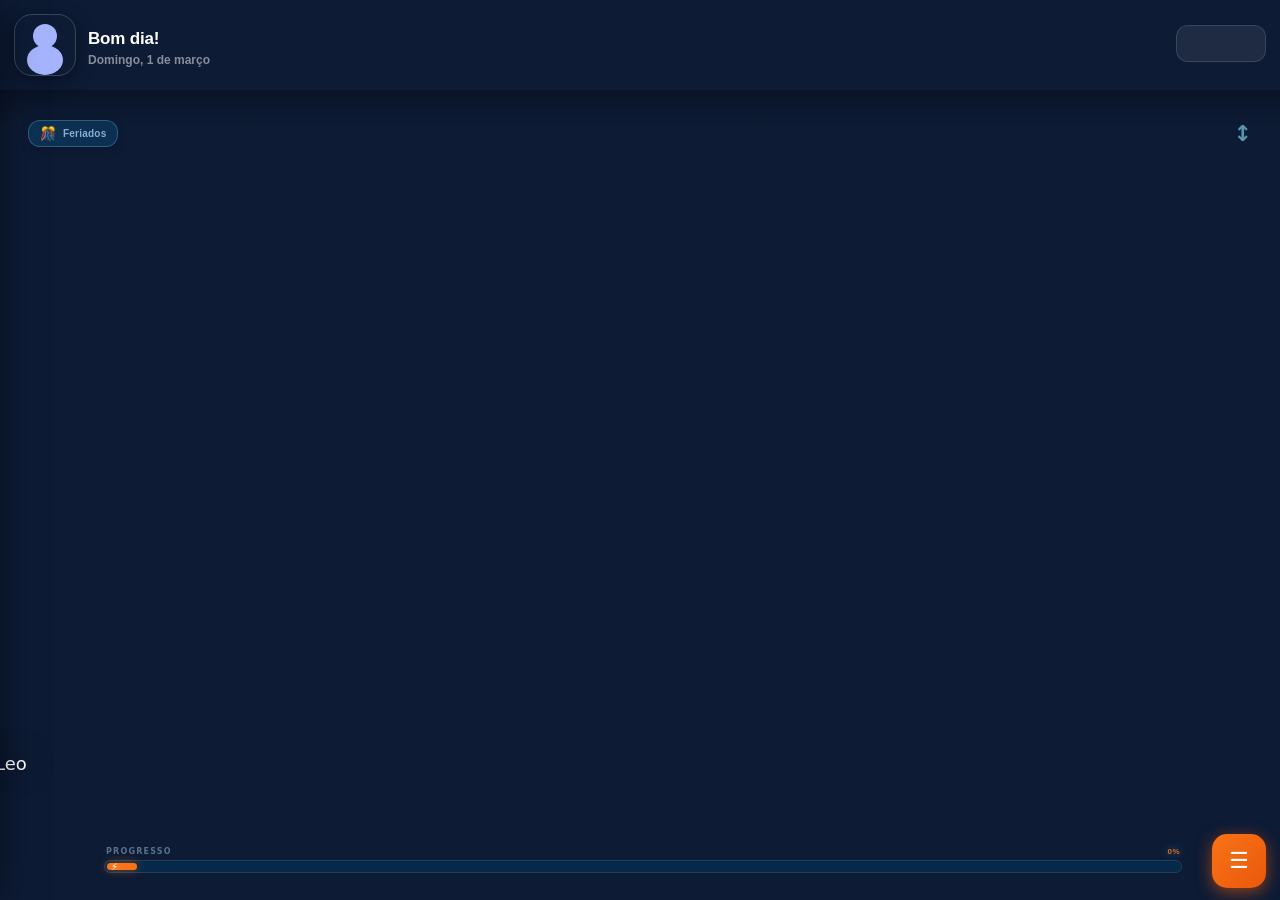
==== index.html @ 7fcbeeff "fix: restaura _modalBase e corrige botões com CSS lixo da padronização - Recria função _modalBase() " ====
<!DOCTYPE html>
<html lang="pt-BR">
<head>
  <!-- ═══ Charset e Viewport ═══ -->
  <meta charset="UTF-8">
  <meta name="viewport" content="width=device-width, initial-scale=1.0, maximum-scale=1.0, user-scalable=no, interactive-widget=resizes-visual">

  <!-- ═══ Identidade ═══ -->
  <title>Agenda Pro Max</title>
  <meta name="description" content="Gerenciador de Agenda Profissional">
  <meta name="application-name" content="Agenda Pro Max">

  <!-- ═══ PWA / Mobile ═══ -->
  <meta name="theme-color" content="#0d233a">
  <meta name="mobile-web-app-capable" content="yes">
  <meta name="apple-mobile-web-app-capable" content="yes">
  <meta name="apple-mobile-web-app-status-bar-style" content="black-translucent">
  <meta name="apple-mobile-web-app-title" content="Agenda Pro Max">
  <meta http-equiv="Permissions-Policy" content="microphone=(self)">
  <meta http-equiv="Content-Security-Policy" content="default-src 'self'; script-src 'self' 'unsafe-inline'; style-src 'self' 'unsafe-inline' https://fonts.googleapis.com; img-src 'self' data: blob: https:; font-src 'self' https://fonts.gstatic.com data:; connect-src 'self' https:; object-src 'none'; base-uri 'self'; form-action 'self'">

  <!-- ═══ Manifest e Ícones ═══ -->
  <link rel="manifest" href="./manifest.json?v=2026-03-25-9">
  <link rel="apple-touch-icon" href="./leo-192.png">
  <link rel="icon" type="image/png" sizes="192x192" href="./leo-192.png">
  <link rel="icon" type="image/png" sizes="512x512" href="./leo-512.png">

  <!-- ═══ Fontes ═══ -->
  <link rel="dns-prefetch" href="https://fonts.googleapis.com">
  <link rel="dns-prefetch" href="https://fonts.gstatic.com">
  <link rel="preconnect" href="https://fonts.googleapis.com">
  <link rel="preconnect" href="https://fonts.gstatic.com" crossorigin>
  <link rel="stylesheet" href="https://fonts.googleapis.com/css2?family=Plus+Jakarta+Sans:wght@400;500;600;700;800&family=Space+Grotesk:wght@500;600;700;800&display=swap">

  <!-- ═══ Preload de assets críticos ═══ -->
  <link rel="preload" href="./variables.css" as="style">
  <link rel="preload" href="./app.css" as="style">
  <link rel="preload" href="./leo-192.png" as="image">

  <!-- ═══ Critical CSS inline — previne FOUC antes dos CSS externos carregarem ═══ -->
  <style>
    *, *::before, *::after { margin: 0; padding: 0; box-sizing: border-box; -webkit-tap-highlight-color: transparent; }
    html, body { height: 100dvh; overflow: hidden; background: #0d233a; color: #e8f4ff; font-family: system-ui, sans-serif; }
    .app { width: 100%; height: 100dvh; background: #000; display: flex; flex-direction: column; overflow: hidden; }
    .screen { height: 100dvh; width: 100vw; background: #000; }

    /* ══ SubScreen — fundo sólido igual ao relatório ══ */
    .subScreen {
      background: linear-gradient(160deg,#0d233a,#0e2d48) !important;
    }
    .subScreenBox {
      background: linear-gradient(160deg,#0d233a,#0e2d48) !important;
    }
    .subScreenHdr {
      background: rgba(255,255,255,0.06) !important;
      border-bottom: 1px solid rgba(255,255,255,0.10) !important;
    }
    .subScreenBack {
      background: rgba(255,255,255,0.06) !important;
      border: 1px solid rgba(255,255,255,0.10) !important;
      color: #7dd3f0 !important;
      border-radius: 10px !important;
    }
    .subScreenTitle {
      color: #e8f4ff !important;
      font-family: 'Space Grotesk', sans-serif !important;
      font-weight: 900 !important;
    }
    .subScreenBody {
      background: transparent !important;
    }

    /* ══ StatCards — paleta relatório semanal ══ */
    .statGrid {
      display: grid !important;
      grid-template-columns: 1fr 1fr !important;
      gap: 10px !important;
      margin-bottom: 4px !important;
    }
    .statCard {
      background: rgba(255,255,255,0.06) !important;
      border: 1px solid rgba(255,255,255,0.10) !important;
      border-radius: 14px !important;
      padding: 18px 14px 14px !important;
      display: flex !important;
      flex-direction: column !important;
      align-items: center !important;
      justify-content: center !important;
      text-align: center !important;
      gap: 6px !important;
    }
    .statValue {
      font-family: 'Space Grotesk', sans-serif !important;
      font-size: 36px !important;
      font-weight: 900 !important;
      color: #e8f4ff !important;
      line-height: 1 !important;
    }
    .statLabel {
      font-family: 'Space Grotesk', sans-serif !important;
      font-size: 10px !important;
      font-weight: 800 !important;
      color: rgba(180,220,255,0.60) !important;
      text-transform: uppercase !important;
      letter-spacing: .6px !important;
    }
  </style>

  <!-- ═══ Estilos externos (design tokens + app) ═══ -->
  <link rel="stylesheet" href="./variables.css">
  <link rel="stylesheet" href="./app.css">

</head>
<body>
<div class="screen">
  <div class="orb o1"></div><div class="orb o2"></div><div class="orb o3"></div>

  <div class="app">

    <!-- ══ HEADER ══ -->
    <div class="hdr">
      <label class="profileWrap" id="profileWrap" title="Trocar foto" style="cursor:pointer">
        <img id="profileImg" src="data:image/svg+xml,%3Csvg xmlns='http://www.w3.org/2000/svg' viewBox='0 0 100 100'%3E%3Ccircle cx='50' cy='35' r='20' fill='%23a5b4fc'/%3E%3Cellipse cx='50' cy='75' rx='30' ry='25' fill='%23a5b4fc'/%3E%3C/svg%3E" alt="Perfil">
        <input type="file" id="fileProfileHdr" accept="image/*" style="width:0;height:0;opacity:0;position:absolute;">
      </label>
      <div class="hdrCenter">
        <div class="hdrGreeting" id="hdrGreeting">Bom dia!</div>
        <div class="hdrSub" id="hdrSub">Domingo, 1 de março</div>
      </div>
      <div class="hdrRight">
        <div class="clockBg">
          <div class="clockWrap"><svg id="hdrClockSvg" width="68" height="22" viewBox="0 0 68 24"></svg></div>
          <div class="dayBadge" id="dayBadge"></div>
        </div>
      </div>
    </div>

    <!-- ══ TOP SEARCH BAR ══ -->
    <div id="topSearchBar" style="margin:16px 14px 14px;display:none;">
      <div id="topSearchInput" onclick="openSearch()" style="
        display:flex;align-items:center;gap:12px;
        background:rgba(4,53,90,.55);
        border:1px solid rgba(255,255,255,0.10);
        border-radius:14px;
        padding:13px 18px;
        cursor:pointer;
        -webkit-tap-highlight-color:transparent;
      ">
        <svg width="16" height="16" viewBox="0 0 24 24" fill="none" style="flex-shrink:0;opacity:.6;">
          <circle cx="11" cy="11" r="8" stroke="#7dd3f0" stroke-width="2.2"/>
          <path d="M16.5 16.5 L21 21" stroke="#7dd3f0" stroke-width="2.2" stroke-linecap="round"/>
        </svg>
        <span style="font-family:'Plus Jakarta Sans',sans-serif;font-size:14px;font-weight:600;color:rgba(232,244,255,.55);flex:1;letter-spacing:.1px;">Buscar tarefas, consultas, remédios…</span>
      </div>
    </div>

    <!-- ══ WEEK STRIP — expansível ══ -->
    <!-- Overlay blur para calendário expandido -->
    <div id="calExpandOverlay"></div>
    <div id="weekStripCard" style="margin:0 14px 8px;background:transparent;border:none;border-radius:20px;overflow:hidden;position:relative;z-index:900;">
    <div class="weekStripWrap" id="weekStripWrap">
      <!-- Linha semanal (padrão) -->
      <div class="weekStrip" id="weekStrip"></div>
      <!-- Cabeçalho do mês expandido -->
      <div class="monthHdr">
        <button id="monthPrev" style="background:rgba(251,146,60,.08);border:1px solid rgba(251,146,60,.22);border-radius:8px;color:rgba(251,146,60,.85);font-size:14px;font-weight:700;cursor:pointer;padding:3px 10px;line-height:1;flex-shrink:0;animation:bounceLeft 1.4s ease-in-out infinite;display:inline-block;">‹</button>
        <span class="monthHdrLabel" id="monthHdrLabel"></span>
        <button id="monthNext" style="background:rgba(251,146,60,.08);border:1px solid rgba(251,146,60,.22);border-radius:8px;color:rgba(251,146,60,.85);font-size:14px;font-weight:700;cursor:pointer;padding:3px 10px;line-height:1;flex-shrink:0;animation:bounceRight 1.4s ease-in-out infinite;display:inline-block;">›</button>
      </div>
      <!-- Nomes dos dias do mês -->
      <div class="monthDayNames" id="monthDayNames">
        <div class="monthDayName">Dom</div><div class="monthDayName">Seg</div>
        <div class="monthDayName">Ter</div><div class="monthDayName">Qua</div>
        <div class="monthDayName">Qui</div><div class="monthDayName">Sex</div>
        <div class="monthDayName">Sáb</div>
      </div>
      <!-- Grade do mês -->
      <div class="monthGrid" id="monthGrid"></div>
      <!-- Handle de arraste — EMBAIXO -->
      <div class="stripHandle" id="stripHandle">
        <button id="feriadosShortcut" onclick="openFeriados()" style="background:linear-gradient(135deg,rgba(14,165,233,.16),rgba(2,132,199,.2));border:1px solid rgba(125,211,240,.28);padding:6px 11px;margin:0;cursor:pointer;display:flex;align-items:center;gap:7px;-webkit-tap-highlight-color:transparent;border-radius:12px;box-shadow:0 3px 10px rgba(0,0,0,.18);">
          <span style="font-size:13px;line-height:1;pointer-events:none;">🎊</span>
          <span class="stripHandleHint stripFeriadoHint" style="pointer-events:none;">Feriados</span>
        </button>
        <div style="display:flex;align-items:center;gap:8px;pointer-events:none;">
          <span class="stripHandleArrow" id="stripHandleArrow" style="color:rgba(125,211,240,.9);font-weight:900;">↕</span>
        </div>
      </div>
    </div>
    </div><!-- fim card calendário -->

    <!-- ══ HOME VIEW ══ -->
    <div class="view show" id="homeView">
      <div class="homeBody">
        <div style="font-family:'Space Grotesk',sans-serif;font-size:9px;font-weight:900;text-transform:uppercase;letter-spacing:2px;color:rgba(255,255,255,.28);padding:16px 6px 12px;display:none;">Acesso Rápido</div>
        <div class="folderGrid" id="folderGrid"></div>
      </div>
    </div>

    <!-- ══ DAY VIEW ══ -->
    <div class="view" id="dayView">
      <div class="pullIndicator" id="pullIndicator" style="display:none!important;visibility:hidden!important;opacity:0!important;pointer-events:none!important;"></div>
      <!-- Subpastas dentro da pasta atual -->
      <div id="quickSubBtn" style="display:none;"></div>
      <div id="subFolderArea" style="display:none;grid-template-columns:repeat(4,1fr);gap:10px 8px;padding:14px 14px 4px;justify-items:center;border-bottom:1px solid var(--line);"></div>
      <div class="listArea" id="listArea"></div>
      <div class="inputBar">
        <button class="dayFabBtn" id="dayBackBtn">
          <span class="dfbi"><svg width="22" height="22" viewBox="0 0 24 24" fill="none" xmlns="http://www.w3.org/2000/svg"><circle cx="12" cy="12" r="12" fill="#f97316"/><path d="M14 7L9 12L14 17" stroke="white" stroke-width="2.2" stroke-linecap="round" stroke-linejoin="round"/></svg></span>
          <span class="dfbl" id="backLabel">Voltar</span>
        </button>
        <button class="dayFabBtn" id="voiceBtn">
          <span class="dfbi"><svg width="22" height="22" viewBox="0 0 24 24" fill="none" xmlns="http://www.w3.org/2000/svg"><rect x="9" y="2" width="6" height="11" rx="3" stroke="rgba(255,255,255,.85)" stroke-width="2"/><path d="M5 11a7 7 0 0014 0" stroke="rgba(255,255,255,.85)" stroke-width="2" stroke-linecap="round"/><line x1="12" y1="18" x2="12" y2="22" stroke="rgba(255,255,255,.85)" stroke-width="2" stroke-linecap="round"/></svg></span>
          <span class="dfbl">Voz</span>
        </button>
        <button class="dayFabBtn" id="dayAddBtn">
          <span class="dfbi"><svg width="22" height="22" viewBox="0 0 24 24" fill="none" xmlns="http://www.w3.org/2000/svg"><path d="M12 5v14M5 12h14" stroke="#4ade80" stroke-width="2.5" stroke-linecap="round"/></svg></span>
          <span class="dfbl">ADD</span>
        </button>
        <button class="dayFabBtn" id="dayPhotoBtn">
          <span class="dfbi"><svg width="22" height="22" viewBox="0 0 24 24" fill="none" xmlns="http://www.w3.org/2000/svg"><rect x="2" y="6" width="20" height="14" rx="3" stroke="rgba(251,191,36,.6)" stroke-width="2"/><circle cx="12" cy="13" r="3.5" stroke="rgba(251,191,36,.6)" stroke-width="2"/><path d="M8 6l1.5-2h5L16 6" stroke="rgba(251,191,36,.6)" stroke-width="2" stroke-linecap="round"/></svg></span>
          <span class="dfbl">Foto</span>
        </button>
        <button class="dayFabBtn" id="dayZapSendBtn">
          <span class="dfbi"><svg style="width:22px;height:22px;display:block;" viewBox="0 0 32 32" fill="none" xmlns="http://www.w3.org/2000/svg"><circle cx="16" cy="16" r="16" fill="#25D366"/><path fill-rule="evenodd" clip-rule="evenodd" d="M22.58 9.4A9.3 9.3 0 0016.02 7C11.14 7 7.17 10.97 7.17 15.85c0 1.56.41 3.08 1.19 4.42L7.1 25l4.84-1.27a9.35 9.35 0 004.08.93h.003c4.87 0 8.84-3.97 8.84-8.85a8.8 8.8 0 00-2.25-5.41zm-6.56 13.6h-.003a7.76 7.76 0 01-3.96-1.08l-.28-.17-2.92.77.78-2.85-.19-.29a7.73 7.73 0 01-1.18-4.13c0-4.28 3.48-7.76 7.77-7.76a7.7 7.7 0 017.76 7.77c0 4.28-3.49 7.76-7.77 7.76zm4.26-5.82c-.23-.12-1.38-.68-1.6-.76-.21-.08-.37-.12-.52.12-.16.23-.6.76-.74.92-.13.15-.27.17-.5.06-.23-.12-.97-.36-1.85-1.14-.68-.6-1.14-1.35-1.27-1.58-.13-.23-.01-.35.1-.47.1-.1.23-.27.35-.4.11-.14.15-.23.23-.38.07-.15.04-.28-.02-.4-.06-.12-.52-1.26-.72-1.72-.18-.45-.38-.39-.52-.4h-.44c-.16 0-.41.06-.62.29-.21.23-.82.8-.82 1.95s.84 2.26.96 2.42c.12.15 1.65 2.52 4 3.54.56.24 1 .39 1.34.49.56.18 1.07.16 1.48.1.45-.07 1.38-.57 1.58-1.11.19-.54.19-1.01.13-1.11-.06-.1-.21-.16-.44-.27z" fill="white"/></svg></span>
          <span class="dfbl">Zap</span>
        </button>
        <button class="dayFabBtn" id="daySubBtn">
          <span class="dfbi"><svg width="22" height="22" viewBox="0 0 24 24" fill="none" xmlns="http://www.w3.org/2000/svg"><rect x="2" y="3" width="9" height="7" rx="2" stroke="rgba(167,139,250,.85)" stroke-width="2"/><rect x="13" y="14" width="9" height="7" rx="2" stroke="rgba(167,139,250,.85)" stroke-width="2"/><path d="M7 10v4h10" stroke="rgba(167,139,250,.85)" stroke-width="2" stroke-linecap="round" stroke-linejoin="round"/></svg></span>
          <span class="dfbl">Subpasta</span>
        </button>
        <input type="file" id="dayPhotoInput" accept="image/*" style="display:none">
        <input type="file" id="dayPhotoInputCam" accept="image/*" capture="environment" style="display:none">
      </div>
    </div>


    <!-- ══ WATERMARK ══ -->
    <div class="watermarkWrap" id="watermarkWrap" style="display:none">
      <img id="watermarkImg" src="[data-uri]" alt="">
    </div>


    <!-- ══ CENTRAL DE COMANDO (mantido oculto para compatibilidade) ══ -->
    <div class="bottomBar" id="bottomBar">
      <div class="cmdLabel">Pastas · Central de Comando</div>
      <div class="cmdRow">
        <button class="cmdBtn" id="settingsBtn"><span class="ci-wrap"><span class="ci">⚙️</span></span><span class="cl">Config</span></button>
        <button class="cmdBtn" id="cmdConsulta"><span class="ci-wrap"><span class="ci">🏥</span></span><span class="cl">Consulta</span></button>
        <button class="cmdBtn" id="cmdRemedio"><span class="ci-wrap"><span class="ci">💊</span></span><span class="cl">Remédio</span></button>
        <button class="cmdBtn" id="cmdFolders"><span class="ci-wrap"><span class="ci">📁</span></span><span class="cl">Pastas</span></button>
        <button class="cmdBtn" id="cmdZap"><span class="ci-wrap"><span class="ci"><svg style="width:clamp(18px,4.5vw,22px);height:clamp(18px,4.5vw,22px)" viewBox="0 0 32 32" fill="none" xmlns="http://www.w3.org/2000/svg"><circle cx="16" cy="16" r="16" fill="#25D366"/><path fill-rule="evenodd" clip-rule="evenodd" d="M22.58 9.4A9.3 9.3 0 0016.02 7C11.14 7 7.17 10.97 7.17 15.85c0 1.56.41 3.08 1.19 4.42L7.1 25l4.84-1.27a9.35 9.35 0 004.08.93h.003c4.87 0 8.84-3.97 8.84-8.85a8.8 8.8 0 00-2.25-5.41zm-6.56 13.6h-.003a7.76 7.76 0 01-3.96-1.08l-.28-.17-2.92.77.78-2.85-.19-.29a7.73 7.73 0 01-1.18-4.13c0-4.28 3.48-7.76 7.77-7.76a7.7 7.7 0 017.76 7.77c0 4.28-3.49 7.76-7.77 7.76zm4.26-5.82c-.23-.12-1.38-.68-1.6-.76-.21-.08-.37-.12-.52.12-.16.23-.6.76-.74.92-.13.15-.27.17-.5.06-.23-.12-.97-.36-1.85-1.14-.68-.6-1.14-1.35-1.27-1.58-.13-.23-.01-.35.1-.47.1-.1.23-.27.35-.4.11-.14.15-.23.23-.38.07-.15.04-.28-.02-.4-.06-.12-.52-1.26-.72-1.72-.18-.45-.38-.39-.52-.4h-.44c-.16 0-.41.06-.62.29-.21.23-.82.8-.82 1.95s.84 2.26.96 2.42c.12.15 1.65 2.52 4 3.54.56.24 1 .39 1.34.49.56.18 1.07.16 1.48.1.45-.07 1.38-.57 1.58-1.11.19-.54.19-1.01.13-1.11-.06-.1-.21-.16-.44-.27z" fill="white"/></svg></span></span><span class="cl">Zap</span></button>
        <button class="cmdBtn" id="cmdBackup"><span class="ci-wrap"><span class="ci">💾</span></span><span class="cl">Backup</span></button>
        <button class="cmdBtn" id="themeBtn"><span class="ci-wrap"><span class="ci"><span id="thIcon">🖼️</span></span></span><span class="cl">Papel</span></button>
        <button class="cmdBtn" id="cmdReport"><span class="ci-wrap"><span class="ci">📊</span></span><span class="cl">Relatório</span></button>
        <button class="cmdBtn" id="todayBtn"><span class="ci-wrap"><span class="ci"><svg style="width:clamp(18px,4.5vw,22px);height:clamp(18px,4.5vw,22px)" viewBox="0 0 24 24" fill="none" xmlns="http://www.w3.org/2000/svg"><circle cx="12" cy="12" r="10" fill="#22c55e" opacity=".18"/><circle cx="12" cy="12" r="10" stroke="#22c55e" stroke-width="1.8"/><path d="M12 7v5l3 3" stroke="#22c55e" stroke-width="2.2" stroke-linecap="round" stroke-linejoin="round"/></svg></span></span><span class="cl">Hoje</span></button>
      </div>
    </div>

  </div><!-- /app -->
</div><!-- /screen -->

<!-- ══ SETTINGS MODAL ══ -->
<div class="sModalOverlay" id="sModalOverlay">
  <div class="sModalBox">
    <div class="sModalHdr">
      <span style="font-size:22px;line-height:1;flex-shrink:0;">⚙️</span>
      <span style="font-family:'Space Grotesk',sans-serif;font-size:17px;font-weight:700;color:#e8f4ff;letter-spacing:-.2px;flex:1;">Configurações</span>
      <button class="sCloseBtn" id="sClose">Fechar</button>
    </div>
    <div id="sBody" style="padding:20px;overflow-y:auto;flex:1;-webkit-overflow-scrolling:touch;">

      <!-- Cards 2x2 -->
      <div class="sCardGrid">
        <div class="sCard" id="rowName">
          <span class="sCardIcon">✏️</span>
          <span class="sCardLabel">Seu nome</span>
          <span class="sCardSub">Saudação</span>
        </div>
        <div class="sCard" id="rowPhoto">
          <span class="sCardIcon">🤳</span>
          <span class="sCardLabel">Foto de perfil</span>
          <span class="sCardSub">Altere aqui</span>
        </div>
        <div class="sCard" id="rowWallpaper">
          <span class="sCardIcon">🖼️</span>
          <span class="sCardLabel">Papel de parede</span>
          <span class="sCardSub">Tela inicial</span>
        </div>
        <div class="sCard" id="rowTextColor">
          <span class="sCardIcon">🔤</span>
          <span class="sCardLabel">Cor das fontes</span>
          <span class="sCardSub">Branco ou preto</span>
        </div>
        <div class="sCard" id="rowStats" style="cursor:pointer;">
          <span class="sCardIcon">📊</span>
          <span class="sCardLabel">Estatísticas do sistema</span>
          <span class="sCardSub">Seu uso</span>
        </div>
        <div class="sCard" id="rowVersion" style="cursor:pointer;">
          <span class="sCardIcon">🧭</span>
          <span class="sCardLabel">Status da versão</span>
          <span class="sCardSub">Sistema e atualização</span>
        </div>
        <div class="sCard" id="rowManual">
          <span class="sCardIcon">📖</span>
          <span class="sCardLabel">Manual de uso</span>
          <span class="sCardSub">Como usar</span>
        </div>
        <div class="sCard" id="rowIntegrity" style="cursor:pointer;">
          <span class="sCardIcon">🔍</span>
          <span class="sCardLabel">Verificar dados</span>
          <span class="sCardSub">Integridade</span>
        </div>
        <div class="sCard" id="rowShareApp" style="cursor:pointer;gap:10px;">
          <span class="sCardIcon" style="font-size:24px;">📲</span>
          <span class="sCardLabel">Compartilhar app</span>
          <span class="sCardSub">QR Code + link</span>
        </div>
      </div>

      <!-- Subform Nome -->
      <div class="sSubform hidden" id="subName">
        <input class="sInput" id="inputUserName" type="text" placeholder="Seu primeiro nome..." maxlength="14" autocomplete="off" onkeydown="if(event.key===' '||event.key==='Spacebar')event.preventDefault();" oninput="this.value=this.value.replace(/\s+/g,'')">
        <div style="font-size:11px;font-weight:700;color:var(--muted);margin-top:6px;padding-left:2px;">⚠️ Só o primeiro nome (até 14 letras)</div>
      </div>

      <!-- Subform Foto de perfil — abre galeria diretamente -->
      <input type="file" id="fileProfile" accept="image/*" style="width:0;height:0;opacity:0;position:absolute;">
      <!-- Input papel de parede -->
      <input type="file" id="fileWallpaper" accept="image/*" style="width:0;height:0;opacity:0;position:absolute;">
      <!-- Input importar JSON -->
      <input type="file" id="fileImportJson" accept=".json,application/json" style="width:0;height:0;opacity:0;position:absolute;">

      <button class="sSaveBtn" id="sSave">✔ Salvar configurações</button>
    </div>
  </div>
</div>

<!-- ══ PESQUISA GLOBAL ══ -->
<div id="searchOverlay" style="
  position:fixed;inset:0;z-index:9500;
  background:rgba(0,0,0,0.72);backdrop-filter:blur(4px);-webkit-backdrop-filter:blur(4px);display:none;flex-direction:column;
">
  <!-- Header fixo com input -->
  <div style="flex-shrink:0;padding:16px 20px 14px;background:rgba(255,255,255,0.05);border-bottom:1px solid rgba(255,255,255,0.08);">
    <!-- Título -->
    <div style="display:flex;align-items:center;justify-content:space-between;margin-bottom:12px;">
      <span style="font-family:'Space Grotesk',sans-serif;font-size:17px;font-weight:700;color:#e8f4ff;letter-spacing:-.2px;">🔍 Pesquisa rápida</span>
      <button id="searchClose" class="sCloseBtn" style="-webkit-tap-highlight-color:transparent;">‹</button>
    </div>
    <!-- Campo de busca -->
    <div style="
      display:flex;align-items:center;gap:10px;
      background:rgba(255,255,255,0.06);
      border:1.5px solid rgba(255,255,255,.22);
      border-radius:14px;
      padding:12px 16px;
    ">
      <svg width="18" height="18" viewBox="0 0 24 24" fill="none" style="flex-shrink:0;opacity:.6;">
        <circle cx="11" cy="11" r="8" stroke="rgba(125,211,240,.9)" stroke-width="2.2"/>
        <path d="M16.5 16.5L21 21" stroke="rgba(125,211,240,.9)" stroke-width="2.2" stroke-linecap="round"/>
      </svg>
      <input id="searchInput" type="search" autocomplete="off" autocorrect="off"
        placeholder="Buscar tarefas, consultas, remédios…"
        style="
          flex:1;background:transparent;border:none;outline:none;
          font-family:'Plus Jakarta Sans',sans-serif;font-size:16px;
          font-weight:600;color:#e8f4ff;caret-color:#7dd3f0;
        ">
    </div>
  </div>

  <!-- Resultados — scroll livre -->
  <div id="searchResults" style="
    flex:1;overflow-y:auto;
    padding:18px 16px 100px;
    color:#e8f4ff;
  "></div>
</div>

<!-- ══ MANUAL ══ -->
<!-- ══ SUB-SCREEN ══ -->
<div class="subScreen" id="subScreenOverlay">
  <div class="subScreenBox" id="subScreenBox">
    <div class="subScreenHdr">
      <span class="subScreenIcon" id="subScreenIcon"></span>
      <span class="subScreenTitle" id="subScreenTitle"></span>
      <div id="subScreenActions" style="display:flex;gap:6px;margin-left:auto;"></div>
      <button class="sCloseBtn" id="subScreenBack">Voltar</button>
    </div>
    <div class="subScreenBody" id="subScreenBody"></div>
  </div>
</div>
<div class="manualOverlay" id="manualOverlay">
  <div class="manualBox">
    <div class="manualHdr"><span>📖 Manual de Uso</span><button class="sCloseBtn" id="manualClose">Fechar</button></div>
    <div class="manualContent">

      <div class="manSection">
        <div class="manSecTitle">🏠 Tela Inicial</div>
        <p>É a primeira tela ao abrir o app. No topo fica o <b>cabeçalho</b> com sua foto, nome e relógio. Abaixo vem a <b>barra de busca</b>, depois a <b>linha semanal</b> com os 8 dias da semana e o <b>handle</b> para expandir o calendário do mês. Embaixo das pastas fica o <b>Léo</b> (mascote). No rodapé fixo estão a <b>barra de progresso</b> e o <b>botão menu ☰</b>. A barra e o botão somem automaticamente quando você sai da tela inicial e voltam quando você retorna.</p>
      </div>

      <div class="manSection">
        <div class="manSecTitle">👤 Cabeçalho — Foto, Nome e Relógio</div>
        <p>No canto superior esquerdo fica sua <b>foto de perfil</b> — toque nela para trocar por qualquer imagem da galeria do celular. Ao lado aparece a saudação <b>"Bom dia/Boa tarde/Boa noite, [seu nome]!"</b> com a data de hoje. No canto direito fica o <b>relógio digital ao vivo</b>. Quando você está dentro de uma pasta, o nome da pasta aparece abaixo do relógio. O nome da saudação é configurado em ⚙️ Configurações.</p>
      </div>

      <div class="manSection">
        <div class="manSecTitle">🔍 Barra de Busca — Pesquisar em Tudo</div>
        <p>A barra branca no topo (com o texto "Buscar tarefas, consultas, remédios…") pesquisa em <b>todo o sistema de uma vez</b>. Toque nela para abrir a tela de busca. Digite qualquer palavra — o app varre instantaneamente tarefas de todos os dias e pastas, consultas médicas e remédios cadastrados. Os resultados aparecem separados por tipo. Toque em qualquer resultado para ir direto até ele.</p>
      </div>

      <div class="manSection">
        <div class="manSecTitle">📅 Linha Semanal — Os 8 Dias</div>
        <p>Mostra <b>Domingo, Segunda, Terça, Quarta, Quinta, Sexta, Sábado</b> da semana atual e o <b>Domingo seguinte</b> (já protegido para a próxima semana). O dia de hoje fica com fundo laranja em destaque. Um <b>ponto laranja</b> abaixo de um número indica que aquele dia tem tarefas. Toque em qualquer dia para abrir a lista de tarefas daquele dia.</p>
      </div>

      <div class="manSection">
        <div class="manSecTitle">📆 Calendário do Mês — Abrir, Navegar e Fechar</div>
        <p><b>Como abrir:</b> arraste o dedo para baixo em qualquer parte da tela principal. O calendário do mês inteiro se expande suavemente. Você também pode tocar no handle <b>"arraste para ver o mês"</b>.</p>
        <p style="margin-top:8px"><b>Como fechar:</b> arraste o dedo para cima em qualquer parte da tela, ou toque novamente no handle.</p>
        <p style="margin-top:8px"><b>Navegar entre meses:</b> use as setas <b>‹</b> e <b>›</b> acima do grid, ou deslize o dedo para os <b>lados dentro do calendário</b> — a troca de mês tem animação suave. Dias com tarefas aparecem com ponto laranja.</p>
        <p style="margin-top:8px">⚠️ <b>Com o calendário aberto, o gesto de arrastar para os lados não abre o menu lateral</b> — isso é intencional para não conflitar. Para abrir o menu com o calendário aberto, use o botão ☰.</p>
      </div>

      <div class="manSection">
        <div class="manSecTitle">📊 Barra de Progresso</div>
        <p>Fica no rodapé da tela inicial. Mostra em <b>percentual quantas tarefas do dia de hoje você já concluiu</b>. Começa em 0% e vai a 100% conforme você marca tarefas como feitas. A barra avança em tempo real. O ícone ⚡ corre pela barra. Quando chegar a 100%, todas as tarefas do dia foram feitas! A barra e o botão ☰ somem quando você entra em pastas, relatórios ou configurações — voltam quando você retorna à tela inicial.</p>
      </div>

      <div class="manSection">
        <div class="manSecTitle">☰ Menu — Central de Comando</div>
        <p>O botão laranja <b>☰</b> no canto inferior direito abre a <b>Central de Comando</b> com acesso a todas as funções do sistema. Você também pode <b>arrastar o dedo da borda esquerda para a direita</b> para abrir, ou da direita para esquerda para fechar. Seções do menu:</p>
        <p style="margin-top:8px"><b>SAÚDE:</b> Marcar consulta · Horário de remédios · Pesquisar paciente · Ativar alertas</p>
        <p style="margin-top:4px"><b>RELATÓRIOS:</b> Relatório da semana · Relatório de pendências · Relatório de consultas · Relatório de remédios · Estatísticas · Relatório para WhatsApp</p>
        <p style="margin-top:4px"><b>ORGANIZAÇÃO:</b> Tarefas de hoje · Gerenciar pastas</p>
        <p style="margin-top:4px"><b>CONFIGURAÇÕES:</b> Tema · Sincronização · Backup · Configurações</p>
      </div>

      <div class="manSection">
        <div class="manSecTitle">📁 Pastas — Organizar por Assunto</div>
        <p>Cada pasta organiza tarefas de um tema (trabalho, casa, saúde, projetos etc.). O número no canto da pasta indica quantas tarefas estão pendentes. Toque na pasta para abrir. Para <b>reordenar</b>, pressione e segure uma pasta e arraste para a posição desejada.</p>
        <p style="margin-top:8px">Pastas podem ter <b>subpastas</b> — ao entrar em uma pasta-mãe, as subpastas aparecem no topo da tela como atalhos. Para criar uma subpasta, entre na pasta-mãe e toque em <b>Subpasta</b> no rodapé.</p>
        <p style="margin-top:8px"><b>Criar pasta:</b> Menu ☰ → Gerenciar pastas → Nova pasta. Escolha emoji e nome.<br>
        <b>Editar:</b> Menu ☰ → Gerenciar pastas → Editar pasta.<br>
        <b>Excluir:</b> Menu ☰ → Gerenciar pastas → Excluir pasta. A Pauta não pode ser excluída.</p>
      </div>

      <div class="manSection">
        <div class="manSecTitle">📌 Pasta Pauta — Caixa de Entrada</div>
        <p>A <b>Pauta</b> é a pasta especial do app — sempre aparece em primeiro lugar. Funciona como uma <b>caixa de entrada</b> para tudo que você precisa fazer mas ainda não tem dia definido. Coloque tarefas soltas aqui e depois mova-as para os dias certos quando souber. A Pauta também recebe automaticamente tarefas varridas pelo <b>Apurar</b> e tarefas movidas na revisão diária de pendências.</p>
      </div>

      <div class="manSection">
        <div class="manSecTitle">✅ Adicionar Tarefas</div>
        <p>Abra qualquer dia ou pasta. No <b>campo de texto no rodapé</b>, escreva a tarefa e toque em <b>➤ enviar</b> (ou Enter no teclado). A tarefa aparece imediatamente na lista.</p>
        <p style="margin-top:8px"><b>Por voz 🎤:</b> toque no botão do microfone no rodapé. O ícone vira 🔴 enquanto escuta — fale a tarefa em português. Funciona melhor com internet ativa. Se não funcionar: Chrome → ⋮ → Configurações do site → Microfone → Permitir.</p>
      </div>

      <div class="manSection">
        <div class="manSecTitle">✓ Concluir, Editar, Mover e Excluir Tarefas</div>
        <p><b>Concluir ✓</b> — toque no círculo à esquerda da tarefa. O texto fica riscado e a barra de progresso avança.</p>
        <p style="margin-top:6px"><b>Editar ✏️</b> — toque direto no <b>texto</b> da tarefa. Ele vira campo editável. Mude e toque fora para salvar.</p>
        <p style="margin-top:6px"><b>Mover para outro dia 📅</b> — toque no ícone 📅 na tarefa. Escolha outro dia da semana ou "Outra data..." para qualquer data no calendário.</p>
        <p style="margin-top:6px"><b>Excluir ✕</b> — toque no ✕ à direita. Remove imediatamente.</p>
      </div>

      <div class="manSection">
        <div class="manSecTitle">📷 Fotos nas Pastas — Galeria por Pasta</div>
        <p>Cada pasta tem sua <b>própria galeria de fotos</b>, completamente separada das demais. Para adicionar uma foto, entre em qualquer pasta e toque no botão <b>📷 Foto</b> no rodapé. Aparece um menu com duas opções: <b>Tirar foto</b> com a câmera ou escolher da <b>Galeria</b> do celular.</p>
        <p style="margin-top:8px">Quando uma pasta tem fotos, aparece no topo da lista o botão <b>"📷 Galeria de fotos da pasta"</b> centralizado — toque nele para ver todas as fotos. Na galeria você pode ver cada foto em tela cheia, navegar entre elas e excluir individualmente.</p>
        <p style="margin-top:8px">⚠️ As fotos ficam salvas localmente no app. Sempre faça <b>backup</b> para não perdê-las.</p>
      </div>

      <div class="manSection">
        <div class="manSecTitle">🔙 Voltar à Tela Inicial</div>
        <p>Dentro de qualquer lista de tarefas, você pode voltar de três formas:</p>
        <p style="margin-top:6px">① Toque no botão <b>← Voltar</b> no rodapé.<br>
        ② Pressione o <b>botão físico Voltar</b> do celular.<br>
        ③ <b>Arraste a lista para baixo</b> com o dedo. Quando aparecer "↑ Soltar para voltar" no topo, solte.</p>
      </div>

      <div class="manSection">
        <div class="manSecTitle">🌅 Revisão Diária de Pendências</div>
        <p>Na <b>primeira abertura do app de cada dia</b>, o sistema verifica se ficaram tarefas pendentes ontem. Se houver, aparece uma tela obrigatória com cada tarefa, uma por vez. Para cada uma, escolha:</p>
        <p style="margin-top:8px">
        📅 <b>Hoje</b> — move para o dia de hoje.<br>
        📌 <b>Pauta</b> — manda para a Pauta para decidir depois.<br>
        🗓️ <b>Nova data</b> — abre calendário para escolher a data.<br>
        📂 <b>Outra pasta</b> — abre lista de pastas para mover a tarefa.<br>
        ✅ <b>Resolvido</b> — marca a tarefa como concluída.</p>
        <p style="margin-top:8px">Você precisa responder todas as tarefas para continuar usando o app normalmente.</p>
      </div>

      <div class="manSection">
        <div class="manSecTitle">🧹 Apurar — Varrer a Semana</div>
        <p>Menu ☰ → <b>Apurar</b>. O app varre os 7 dias da semana (Dom a Sáb) e envia todas as tarefas <b>pendentes</b> para a <b>Pauta</b>. Tarefas já <b>concluídas</b> são descartadas. O <b>Domingo seguinte</b> (DOM2) nunca é varrido — está protegido para a próxima semana. Use ao final de semana para zerar e recomeçar do zero.</p>
      </div>

      <div class="manSection">
        <div class="manSecTitle">🏥 Marcar Consulta Médica</div>
        <p>Menu ☰ → <b>Marcar consulta</b>. Preencha o médico/especialidade, data, horário e local (opcional). A consulta fica salva. Você pode ver todas as consultas futuras, marcar como realizada ou excluir. Com notificações ativas, o app envia lembrete antes da consulta.</p>
        <p style="margin-top:8px"><b>Relatório de consultas:</b> Menu ☰ → Relatório de consultas. Lista todas as consultas com data, horário, médico e status (agendada/realizada).</p>
      </div>

      <div class="manSection">
        <div class="manSecTitle">💊 Remédios — Cadastrar e Controlar Horários</div>
        <p>Menu ☰ → <b>Horário de remédios</b>. Cadastre cada remédio com nome, dosagem e horários (ex: 08:00, 14:00, 20:00). O app exibe os remédios organizados por horário do dia. Marque um horário como tomado ou exclua o remédio quando não precisar mais.</p>
        <p style="margin-top:8px"><b>Relatório de remédios:</b> Menu ☰ → Relatório de remédios. Lista todos os remédios com nome, dosagem e horários cadastrados.</p>
        <p style="margin-top:8px"><b>Pesquisar paciente:</b> Menu ☰ → Pesquisar paciente. Busca por nome dentro de consultas e remédios — útil para gerenciar saúde de mais de uma pessoa.</p>
      </div>

      <div class="manSection">
        <div class="manSecTitle">🔔 Notificações — Alertas de Remédios e Consultas</div>
        <p>Menu ☰ → <b>Ativar alertas de remédio</b>. O app pede permissão para enviar notificações. Escolha:</p>
        <p style="margin-top:6px">
        🔔 <b>Ativar tudo</b> — alertas de remédios e consultas.<br>
        💊 <b>Só remédios</b> — alertas somente nos horários dos remédios.<br>
        🏥 <b>Só consultas</b> — alertas somente para consultas marcadas.</p>
        <p style="margin-top:8px">Se aparecer "Não solicitadas": Chrome → ⋮ → Configurações do site → Notificações → Permitir para este site.</p>
      </div>

      <div class="manSection">
        <div class="manSecTitle">📋 Relatório da Semana</div>
        <p>Menu ☰ → <b>Relatório da semana</b>. Gera um resumo dos 8 dias da semana atual: cada tarefa com status concluída/pendente e o contador feitas/total por dia. Escolha <b>Ver na tela</b> (para tirar print) ou <b>Salvar como PDF</b> (para guardar um arquivo).</p>
      </div>

      <div class="manSection">
        <div class="manSecTitle">📋 Relatório de Pendências</div>
        <p>Menu ☰ → <b>Relatório de pendências</b>. Mostra <b>todas as tarefas não concluídas</b> do sistema inteiro: semana atual, pastas e datas futuras. Formato "data — tarefa". Ideal para ter visão completa de tudo que falta. Pode ser exportado como PDF.</p>
      </div>

      <div class="manSection">
        <div class="manSecTitle">📊 Estatísticas</div>
        <p>Menu ☰ → <b>Estatísticas</b>. Painel com números sobre sua produtividade: total de tarefas concluídas, média por dia, dias mais produtivos, pastas mais usadas e evolução ao longo do tempo. Use para entender seus padrões e se motivar.</p>
      </div>

      <div class="manSection">
        <div class="manSecTitle">📲 Compartilhar no WhatsApp</div>
        <p>Disponível em dois lugares:</p>
        <p style="margin-top:6px">① <b>Dentro de um dia ou pasta</b> — botão WhatsApp no rodapé. Compartilha as tarefas daquele dia/pasta.<br>
        ② <b>Menu ☰ → Relatório para WhatsApp</b> — compartilha todas as tarefas pendentes do sistema, organizadas por semana, pastas e datas futuras.</p>
        <p style="margin-top:8px">Em ambos: aparece a opção <b>Ver na tela</b> (formata para print) ou <b>Salvar como PDF</b>.</p>
      </div>

      <div class="manSection">
        <div class="manSecTitle">📅 Tarefas de Hoje</div>
        <p>Menu ☰ → <b>Tarefas de hoje</b>. Abre diretamente a lista de tarefas do dia atual, sem precisar procurar na linha semanal. Atalho rápido para o dia corrente.</p>
      </div>

      <div class="manSection">
        <div class="manSecTitle">💾 Backup — Salvar e Restaurar Dados</div>
        <p><b>Fazer backup:</b> Menu ☰ → <b>Backup</b>. O app gera um arquivo <b>.json</b> com todos os seus dados (tarefas, pastas, consultas, remédios, configurações e fotos) e baixa direto para o celular. Guarde no Google Drive, WhatsApp pessoal ou onde preferir.</p>
        <p style="margin-top:8px"><b>Faça backup com frequência</b> — é a única forma de recuperar seus dados se o app for reinstalado, o cache for limpo ou o celular for trocado.</p>
        <p style="margin-top:8px"><b>Restaurar backup:</b> Menu ☰ → Backup → toque em <b>Restaurar backup</b> e selecione o arquivo .json salvo anteriormente. Todos os dados voltam exatamente como estavam.</p>
      </div>

      <div class="manSection">
        <div class="manSecTitle">☁️ Sincronização entre Dispositivos</div>
        <p>Menu ☰ → <b>Sincronização</b>. Permite manter os dados atualizados entre dois dispositivos (celular + tablet, por exemplo) usando um <b>código de sincronização</b>. Configure o mesmo código nos dois dispositivos. A sincronização funciona via internet.</p>
      </div>

      <div class="manSection">
        <div class="manSecTitle">☀️ / 🌙 Tema Claro e Escuro</div>
        <p>Toque no ícone <b>☀️ ou 🌙</b> no cabeçalho, ou use Menu ☰ → <b>Tema</b>. Alterna entre o tema <b>escuro (azul petróleo)</b> e o tema <b>claro (bege/dourado)</b>. A preferência é salva automaticamente e permanece na próxima abertura.</p>
      </div>

      <div class="manSection">
        <div class="manSecTitle">⚙️ Configurações do App</div>
        <p>Toque no <b>⚙️</b> no cabeçalho. São 4 cards:</p>
        <p style="margin-top:8px">✏️ <b>Seu nome</b> — nome que aparece na saudação. Use só o primeiro nome (até 14 letras, sem espaço).</p>
        <p style="margin-top:6px">🤳 <b>Foto de perfil</b> — toque para escolher uma imagem da galeria. Aparece no canto superior esquerdo.</p>
        <p style="margin-top:6px">💧 <b>Marca d'água</b> — imagem decorativa no canto inferior esquerdo da tela (o Léo). Para melhor resultado, use PNG com fundo transparente.</p>
        <p style="margin-top:6px">📖 <b>Manual de uso</b> — este guia que você está lendo.</p>
        <p style="margin-top:8px">Após as mudanças, toque em <b>✔ Salvar configurações</b>.</p>
      </div>

      <div class="manSection">
        <div class="manSecTitle">🔄 Como a Semana Funciona</div>
        <p>A semana começa no <b>Domingo</b> e vai até o <b>Sábado</b>. O app mostra 8 dias: os 7 da semana atual + o <b>Domingo seguinte</b> protegido (você já pode adicionar tarefas para a próxima semana sem medo de perder). Quando a semana vira (novo domingo), o app detecta automaticamente. O Domingo protegido passa a ser o novo Domingo da semana. Tarefas com data futura ficam salvas e migram automaticamente para a semana certa quando aquela data chegar.</p>
      </div>

    </div>
  </div>
</div>

<!-- ══ FOLDER MODAL ══ -->
<div class="fModalOverlay" id="fModalOverlay">
  <div class="fModalBox">
    <div class="fModalHdr">
      <span style="font-size:18px;line-height:1;">📁</span>
      <span style="flex:1;">Gerenciar Pastas</span>
      <button id="fClose" style="background:linear-gradient(135deg,#1e88e5,#1565c0);border:none;border-radius:20px;color:#fff;font-family:'Space Grotesk',sans-serif;font-size:13px;font-weight:700;padding:0 18px;height:38px;cursor:pointer;flex-shrink:0;-webkit-tap-highlight-color:transparent;">Fechar</button>
    </div>
    <div id="fBody">
      <!-- Cards grid -->
      <div class="fActionCards">
        <div class="fCard" id="fCardNova">
          <div class="fCardIcon" id="fCardIconNova">+</div>
          <div class="fCardLabel">Nova pasta</div>
          <div class="fCardSub">Criar do zero</div>
        </div>
        <div class="fCard" id="fCardSub">
          <div class="fCardIcon">📂</div>
          <div class="fCardLabel">Nova subpasta</div>
          <div class="fCardSub">Dentro de outra</div>
        </div>
        <div class="fCard" id="fCardEdit">
          <div class="fCardIcon">✏️</div>
          <div class="fCardLabel">Editar pasta</div>
          <div class="fCardSub">Nome e ícone</div>
        </div>
        <div class="fCard" id="fCardDel">
          <div class="fCardIcon">🗑️</div>
          <div class="fCardLabel">Excluir pasta</div>
          <div class="fCardSub">Remove tudo</div>
        </div>
        <div class="fCard" id="fCardFront" style="grid-column:1/-1;">
          <div class="fCardIcon">⭐</div>
          <div class="fCardLabel">Pastas da Frente</div>
          <div class="fCardSub">Escolha as 7 que aparecem na tela inicial</div>
        </div>
      </div>
      <!-- Subforms (hidden by default) -->
      <div class="fSubform hidden" id="fSubNova" style="margin:0 16px 16px;border-radius:16px;border:1px solid rgba(99,102,241,.2);">
        <div style="font-size:12px;color:var(--muted);font-weight:700;margin-bottom:6px;padding-top:4px;">Escolha um ícone <span style="color:#ff5c6a">*</span></div>

        <div style="font-size:10px;font-weight:700;color:rgba(165,180,252,.7);margin:8px 0 5px;letter-spacing:.5px;">😊 EMOJIS</div>
        <div id="emojiPicker" style="display:flex;flex-wrap:wrap;gap:7px;margin-bottom:12px">
          <span class="epBtn" data-e="📋">📋</span><span class="epBtn" data-e="💼">💼</span><span class="epBtn" data-e="🏠">🏠</span><span class="epBtn" data-e="🎯">🎯</span><span class="epBtn" data-e="💡">💡</span><span class="epBtn" data-e="📚">📚</span><span class="epBtn" data-e="🛒">🛒</span><span class="epBtn" data-e="🏋️">🏋️</span><span class="epBtn" data-e="🎵">🎵</span><span class="epBtn" data-e="💰">💰</span><span class="epBtn" data-e="✈️">✈️</span><span class="epBtn" data-e="❤️">❤️</span><span class="epBtn" data-e="⭐">⭐</span><span class="epBtn" data-e="🔥">🔥</span><span class="epBtn" data-e="🎮">🎮</span><span class="epBtn" data-e="🧠">🧠</span>
          <span class="epBtn" id="epBtnMore" style="background:rgba(255,255,255,0.10);border:1px dashed rgba(0,200,220,.4);font-size:18px;font-weight:900;color:#a5b4fc;display:inline-flex;align-items:center;justify-content:center;width:34px;height:34px;border-radius:8px">＋</span>
        </div>
        <input id="emojiNativeInput" type="text" inputmode="text" style="position:absolute;opacity:0;pointer-events:none;width:1px;height:1px;top:0;left:0">
        <div id="emojiSelected" style="display:none;background:rgba(30,136,229,0.12);border-radius:10px;padding:8px 12px;margin-bottom:10px;font-size:13px;font-weight:700;color:#a5b4fc">Ícone: <span id="emojiShow" style="font-size:20px;margin-left:4px"></span></div>
        <input class="fInput" id="fInputNova" type="text" placeholder="Nome da pasta...">
        <button class="fSaveBtn" id="fSaveNova">✔ Criar pasta</button>
      </div>
      <div class="fSubform hidden" id="fSubSub" style="margin:0 16px 16px;border-radius:16px;border:1px solid rgba(99,102,241,.2);">
        <div style="font-size:12px;color:var(--muted);margin-bottom:8px;font-weight:700;padding-top:4px;">Pasta principal:</div>
        <div class="fSelectGrid" id="fSelectSub"></div>
        <div class="hidden" id="fSubSubForm" style="margin-top:10px">
          <input class="fInput" id="fInputSub" type="text" placeholder="Nome da subpasta...">
          <button class="fSaveBtn" id="fSaveSub">✔ Criar subpasta</button>
        </div>
      </div>
      <div class="fSubform hidden" id="fSubEdit" style="margin:0 16px 16px;border-radius:16px;border:1px solid rgba(99,102,241,.2);">
        <div style="font-size:12px;color:var(--muted);margin-bottom:8px;font-weight:700;padding-top:4px;">Escolha a pasta:</div>
        <div class="fSelectGrid" id="fSelectEdit"></div>
        <div class="hidden" id="fEditForm" style="margin-top:10px">
          <input class="fInput" id="fInputEditName" type="text" placeholder="Novo nome...">

          <div style="font-size:10px;font-weight:700;color:rgba(165,180,252,.7);margin:8px 0 5px;letter-spacing:.5px;">😊 EMOJI</div>
          <input class="fInput" id="fInputEditEmoji" type="text" placeholder="Emoji (ex: 📋)">
          <button class="fSaveBtn" id="fSaveEdit">✔ Salvar edição</button>
        </div>
      </div>
      <div class="fSubform hidden" id="fSubDel" style="margin:0 16px 16px;border-radius:16px;border:1px solid rgba(99,102,241,.2);">
        <div style="font-size:12px;color:var(--muted);margin-bottom:8px;font-weight:700;padding-top:4px;">Escolha a pasta para excluir:</div>
        <div class="fSelectGrid" id="fSelectDel"></div>
      </div>
    </div>
  </div>
</div>

<!-- ══ CALENDAR MODAL ══ -->
<div id="quickAddOverlay" style="display:none;position:fixed;inset:0;background:rgba(0,0,0,0.72);backdrop-filter:blur(4px);-webkit-backdrop-filter:blur(4px);z-index:9999;align-items:center;justify-content:center;">
  <div id="quickAddBox" style="background:linear-gradient(160deg,#0d233a,#0e2d48);border:1px solid rgba(255,255,255,0.10);border-radius:20px;padding:22px 18px 18px;width:88%;max-width:340px;box-shadow:0 8px 32px rgba(0,0,0,.5);">
    <div style="display:flex;align-items:center;justify-content:space-between;margin-bottom:14px;">
      <span id="quickAddLabel" style="font-family:'Space Grotesk',sans-serif;font-size:14px;font-weight:900;color:#fff;">📅 Nova tarefa</span>
      <button id="quickAddClose" style="background:none;border:none;color:rgba(255,255,255,.5);font-size:18px;cursor:pointer;">✕</button>
    </div>
    <input id="quickAddInput" type="text" placeholder="Digite a tarefa..." style="width:100%;box-sizing:border-box;padding:11px 14px;border-radius:12px;border:1px solid rgba(255,255,255,.2);background:rgba(255,255,255,.08);color:#fff;font-family:'Space Grotesk',sans-serif;font-size:14px;font-weight:600;outline:none;margin-bottom:12px;">
    <button id="quickAddBtn" style="width:100%;padding:12px;border-radius:13px;border:none;background:linear-gradient(135deg,#1e88e5,#1565c0);color:#fff;font-family:'Space Grotesk',sans-serif;font-size:14px;font-weight:800;cursor:pointer;">+ Adicionar Tarefa</button>
  </div>
</div>

<div class="calModalOverlay" id="calModalOverlay">
  <div class="calModalBox">
    <div class="calModalHdr">
      <span>📅 Agenda</span>
      <button class="sCloseBtn" id="calClose">Fechar</button>
    </div>
    <div class="calNavRow">
      <button class="calNavBtn" id="calPrev">‹</button>
      <span class="calMonthLabel" id="calMonthLabel"></span>
      <button class="calNavBtn" id="calNext">›</button>
    </div>
    <div class="calDayNames">
      <div class="calDayName">DOM</div><div class="calDayName">SEG</div>
      <div class="calDayName">TER</div><div class="calDayName">QUA</div>
      <div class="calDayName">QUI</div><div class="calDayName">SEX</div>
      <div class="calDayName">SÁB</div>
    </div>
    <div class="calGrid" id="calGrid"></div>
    <div class="calTaskArea" id="calTaskArea">
      <div class="calTaskLabel" id="calTaskLabel">Selecione uma data</div>
      <div class="calTaskList" id="calTaskList"></div>
      <div class="calInputRow" id="calInputRow" style="display:none">
        <input class="calInput" id="calTaskInput" type="text" placeholder="Nova tarefa...">
        <button class="calAddBtn" id="calAddBtn">+ Adicionar</button>
      </div>
    </div>
  </div>
</div>


<!-- ══ SIDEBAR + FAB ══ -->
<!-- ══ SIDEBAR OVERLAY ══ -->
    <div class="sidebarOverlay" id="sidebarOverlay" onclick="closeSidebar()"></div>

    <!-- ══ SIDEBAR ══ -->
    <div class="sidebar" id="sidebar">
      <div class="sb-header">
        <span class="sb-title">⚡ Central de Comando</span>
      </div>
            <div class="sb-body">

        <div class="sb-section-label">📌 Pastas Fixas</div>
        <div class="sb-item" id="sb-pauta" onclick="closeSidebar()"><div class="sb-icon" style="background:rgba(251,113,133,.12);">📋</div><span class="sb-label">Pauta</span></div>
        <div class="sb-item" id="sb-docs-fp" onclick="closeSidebar()"><div class="sb-icon" style="background:rgba(99,102,241,.12);">🪪</div><span class="sb-label">Documentos</span></div>
        <div class="sb-item" id="sb-mercado-fp" onclick="closeSidebar()"><div class="sb-icon" style="background:rgba(251,191,36,.12);">🛍️</div><span class="sb-label">Mercado</span></div>
        <div class="sb-item" id="sb-contas-fp" onclick="closeSidebar()"><div class="sb-icon" style="background:rgba(251,146,60,.12);">💳</div><span class="sb-label">A Pagar</span></div>
        <div class="sb-item" id="sb-receber-fp" onclick="closeSidebar()"><div class="sb-icon" style="background:rgba(34,197,94,.12);">💰</div><span class="sb-label">A Receber</span></div>

        <div class="sb-divider"></div>
        <div class="sb-section-label">Saúde</div>
        <div class="sb-item" id="sb-consulta" onclick="closeSidebar()"><div class="sb-icon" style="background:rgba(56,189,248,.12);">🏥</div><span class="sb-label">Consultas</span></div>
        <div class="sb-item" id="sb-remedio" onclick="closeSidebar()"><div class="sb-icon" style="background:rgba(167,139,250,.12);">💊</div><span class="sb-label">Remédios</span></div>
        <div class="sb-item" id="sb-exames-s" onclick="closeSidebar()"><div class="sb-icon" style="background:rgba(52,211,153,.12);">🩺</div><span class="sb-label">Exames</span></div>
        <div class="sb-item" id="sb-searchPaciente" onclick="closeSidebar()"><div class="sb-icon" style="background:rgba(251,146,60,.12);">🔍</div><span class="sb-label">Pesquisar paciente</span></div>
        <div class="sb-item" id="sb-alertaRemedio" onclick="closeSidebar()"><div class="sb-icon" style="background:rgba(251,191,36,.12);">🔔</div><span class="sb-label">Ativar alertas de remédio</span></div>
        <div class="sb-item" id="sb-rConsultas" onclick="closeSidebar()"><div class="sb-icon" style="background:rgba(56,189,248,.08);">📋</div><span class="sb-label">Relatório de consultas</span></div>
        <div class="sb-item" id="sb-rRemedios" onclick="closeSidebar()"><div class="sb-icon" style="background:rgba(167,139,250,.08);">📋</div><span class="sb-label">Relatório de remédios</span></div>

        <div class="sb-divider"></div>
        <div class="sb-section-label">Relatórios</div>
        <div class="sb-item" id="sb-rWeek" onclick="closeSidebar()"><div class="sb-icon" style="background:rgba(251,146,60,.1);">📅</div><span class="sb-label">Relatório da semana</span></div>
        <div class="sb-item" id="sb-rAll" onclick="closeSidebar()"><div class="sb-icon" style="background:rgba(251,146,60,.08);">📋</div><span class="sb-label">Relatório de pendências</span></div>
        <div class="sb-item" id="sb-rPagar" onclick="closeSidebar()"><div class="sb-icon" style="background:rgba(251,146,60,.12);">💳</div><span class="sb-label">Relatório de pagamentos</span></div>
        <div class="sb-item" id="sb-rReceber" onclick="closeSidebar()"><div class="sb-icon" style="background:rgba(34,197,94,.12);">💰</div><span class="sb-label">Relatório de recebimentos</span></div>
        <div class="sb-item" id="sb-stats" onclick="closeSidebar()"><div class="sb-icon" style="background:rgba(34,197,94,.1);">📊</div><span class="sb-label">Estatísticas do sistema</span></div>
        <div class="sb-item" id="sb-zap" onclick="closeSidebar()"><div class="sb-icon" style="background:rgba(37,211,102,.1);"><svg style="width:18px;height:18px" viewBox="0 0 32 32" fill="none"><circle cx="16" cy="16" r="16" fill="#25D366"/><path fill-rule="evenodd" clip-rule="evenodd" d="M22.58 9.4A9.3 9.3 0 0016.02 7C11.14 7 7.17 10.97 7.17 15.85c0 1.56.41 3.08 1.19 4.42L7.1 25l4.84-1.27a9.35 9.35 0 004.08.93h.003c4.87 0 8.84-3.97 8.84-8.85a8.8 8.8 0 00-2.25-5.41zm-6.56 13.6h-.003a7.76 7.76 0 01-3.96-1.08l-.28-.17-2.92.77.78-2.85-.19-.29a7.73 7.73 0 01-1.18-4.13c0-4.28 3.48-7.76 7.77-7.76a7.7 7.7 0 017.76 7.77c0 4.28-3.49 7.76-7.77 7.76zm4.26-5.82c-.23-.12-1.38-.68-1.6-.76-.21-.08-.37-.12-.52.12-.16.23-.6.76-.74.92-.13.15-.27.17-.5.06-.23-.12-.97-.36-1.85-1.14-.68-.6-1.14-1.35-1.27-1.58-.13-.23-.01-.35.1-.47.1-.1.23-.27.35-.4.11-.14.15-.23.23-.38.07-.15.04-.28-.02-.4-.06-.12-.52-1.26-.72-1.72-.18-.45-.38-.39-.52-.4h-.44c-.16 0-.41.06-.62.29-.21.23-.82.8-.82 1.95s.84 2.26.96 2.42c.12.15 1.65 2.52 4 3.54.56.24 1 .39 1.34.49.56.18 1.07.16 1.48.1.45-.07 1.38-.57 1.58-1.11.19-.54.19-1.01.13-1.11-.06-.1-.21-.16-.44-.27z" fill="white"/></svg></div><span class="sb-label">Relatório para WhatsApp</span></div>

        <div class="sb-divider"></div>
        <div class="sb-section-label">Organização</div>
        <div class="sb-item" id="sb-today" onclick="closeSidebar()"><div class="sb-icon" style="background:rgba(52,211,153,.1);">📅</div><span class="sb-label">Tarefas de hoje</span></div>
        <div class="sb-item" id="sb-folders" onclick="closeSidebar()"><div class="sb-icon" style="background:rgba(251,191,36,.1);">📁</div><span class="sb-label">Gerenciar pastas</span></div>

        <div class="sb-divider"></div>
        <div class="sb-section-label">Configurações</div>
        <div class="sb-item" id="sb-theme" onclick="closeSidebar()"><div class="sb-icon" style="background:rgba(167,139,250,.08);"><span id="sbThIcon">🖼️</span></div><span class="sb-label">Papel de parede</span></div>
        <div class="sb-item" id="sb-sync" onclick="closeSidebar()"><div class="sb-icon" style="background:rgba(59,130,246,.1);">☁️</div><span class="sb-label">Sincronização</span></div>
        <div class="sb-item" id="sb-backup" onclick="closeSidebar()"><div class="sb-icon" style="background:rgba(244,114,182,.1);">💾</div><span class="sb-label">Backup</span></div>
        <div class="sb-item" id="sb-settings" onclick="closeSidebar()"><div class="sb-icon" style="background:rgba(148,163,184,.08);">⚙️</div><span class="sb-label">Configurações</span></div>
      </div>
    </div>

    <!-- ══ FOOTER PROGRESS BAR ══ -->
    <div id="progressRow" style="
      position:fixed;bottom:0;left:0;right:0;z-index:900;
    ">
      <!-- Linha com Léo + barra + botão -->
      <div style="position:relative;height:78px;">

        <!-- Léo — prancheta a 14px da borda esquerda, pé alinhado com fundo do botão -->
        <img id="leoFooterAvatar" src="" alt="Leo" style="
          position:absolute;left:-21px;bottom:-8px;
          width:155px;height:155px;
          object-fit:contain;object-position:bottom left;
          display:block;
          pointer-events:none;
          filter:drop-shadow(0 -2px 14px rgba(0,0,0,.6));
          image-rendering:-webkit-optimize-contrast;
          z-index:1;
        ">

        <!-- Barra de progresso -->
        <div style="position:absolute;left:104px;right:98px;bottom:12px;
                    display:flex;flex-direction:column;gap:4px;padding-bottom:15px;">
          <!-- Linha 1: Progresso + % alinhados -->
          <div style="display:flex;align-items:center;justify-content:space-between;padding:0 2px;">
            <span id="progressLabel" style="font-size:8px;font-weight:900;letter-spacing:1.2px;color:rgba(180,220,255,.45);text-transform:uppercase;">Progresso</span>
            <span class="progressPct" id="progressPct" style="font-size:8px;font-weight:900;color:rgba(249,115,22,.9);letter-spacing:.5px;">0%</span>
          </div>
          <!-- Linha 2: barra ocupa tudo -->
          <div style="height:13px;border-radius:99px;background:rgba(4,53,90,.55);border:1px solid rgba(255,255,255,0.10);box-shadow:none;padding:2px;position:relative;overflow:visible;">
            <div class="progressFill" id="progressFill" style="width:0%">
              <span style="position:absolute;left:4px;top:50%;transform:translateY(-50%);font-size:10px;line-height:1;z-index:2;filter:drop-shadow(0 0 4px rgba(255,255,255,.8));">⚡</span>
            </div>
          </div>
        </div>

        <!-- Botão menu ☰ — direita 14px, fundo 12px -->
        <button id="sidebarFab" style="
          position:absolute;right:14px;bottom:12px;
          width:54px;height:54px;border-radius:15px;
          background:linear-gradient(135deg,#f97316,#ea580c);
          border:none;
          box-shadow:0 4px 16px rgba(234,88,12,0.6);
          color:#fff;font-size:22px;cursor:pointer;
          display:flex;align-items:center;justify-content:center;
          transition:transform .15s;
          -webkit-tap-highlight-color:transparent;
          z-index:2;
        ">☰</button>

      </div>
    </div>

<script src="./state.js"></script>
<script src="./storage.js"></script>
<script src="./logger.js"></script>
<script src="./validators.js"></script>
<script src="./sanitizer.js"></script>
<script src="./stateIntegrity.js"></script>
<script src="./stateManager.js"></script>
<script src="./syncQueue.js"></script>
<script src="./moduleCheck.js"></script>
<script src="./systemAudit.js"></script>
<script src="./diagnostics.js"></script>
<script src="./agenda.js"></script>
<script src="./ui.js"></script>
<script src="./notificacoes.js"></script>
<script src="./sync.js"></script>
<script src="./feriadosES.js"></script>
<script src="./wallpapers.js"></script>

<script src="./pwaRescue.js"></script>


<script>
// ══ DESIGN SYSTEM — padrão unificado ══
const _DS = {
  // Overlay de fundo
  OV_BG:    'rgba(0,0,0,0.72)',
  OV_BLUR:  'backdrop-filter:blur(4px);-webkit-backdrop-filter:blur(4px)',
  // Painel principal
  PNL_BG:   'linear-gradient(160deg,#0d233a,#0e2d48)',
  PNL_BDR:  '1px solid rgba(255,255,255,0.10)',
  PNL_SHD:  '0 24px 64px rgba(0,0,0,0.55)',
  PNL_RAD:  '20px',
  PNL_MW:   '420px',
  // Header do painel
  HDR_BG:   'rgba(255,255,255,0.05)',
  HDR_BDR:  '1px solid rgba(255,255,255,0.08)',
  // Cores de texto
  TEXT:     '#e8f4ff',
  MUTED:    'rgba(180,220,255,0.60)',
  PLACEHOLDER: 'rgba(255,255,255,0.30)',
  // Campo input
  FIELD_BG:  'rgba(255,255,255,0.06)',
  FIELD_BDR: '1px solid rgba(255,255,255,0.12)',
  FIELD_RAD: '12px',
  // Botão primário (azul)
  BTN_PRI_BG:  'linear-gradient(135deg,#1e88e5,#1565c0)',
  BTN_PRI_H:   '52px',
  BTN_PRI_RAD: '14px',
  // Botão secundário (translúcido)
  BTN_SEC_BG:  'rgba(255,255,255,0.07)',
  BTN_SEC_BDR: '1px solid rgba(255,255,255,0.14)',
  BTN_SEC_H:   '48px',
  BTN_SEC_RAD: '12px',
  // Botão fechar/pill
  BTN_CLO_BG:  'linear-gradient(135deg,#1e88e5,#1565c0)',
  BTN_CLO_RAD: '20px',
  // Divisória
  DIV_BDR: '1px solid rgba(255,255,255,0.08)',
};

// ══ DESIGN SYSTEM HELPERS ══
/**
 * _dsPanel(opts) — cria overlay + painel no padrão unificado do app
 * opts: { title, icon, onClose, maxWidth, noPad, fullscreen }
 * Retorna: { ov, panel, header, body, close }
 */
function _dsPanel(opts){
  opts = opts || {};
  const isLight = document.body.getAttribute('data-theme') === 'light';

  // Overlay de fundo
  const ov = document.createElement('div');
  ov.style.cssText = 'position:fixed;inset:0;background:rgba(0,0,0,0.72);backdrop-filter:blur(4px);-webkit-backdrop-filter:blur(4px);z-index:9800;display:flex;align-items:center;justify-content:center;padding:' + (opts.fullscreen ? '0' : '16px') + ';overflow-y:auto;';

  // Painel
  const panel = document.createElement('div');
  const pw = opts.maxWidth || '420px';
  panel.style.cssText = 'width:100%;max-width:' + pw + ';border-radius:20px;overflow:hidden;' +
    'background:linear-gradient(160deg,#0d233a,#0e2d48);' +
    'border:1px solid rgba(255,255,255,0.10);' +
    'box-shadow:0 24px 64px rgba(0,0,0,0.55);' +
    'display:flex;flex-direction:column;' +
    'max-height:calc(100dvh - 32px);';

  if(isLight){
    panel.style.background = 'linear-gradient(160deg,#f0f6ff,#e8f0fc)';
    panel.style.border = '1px solid rgba(0,0,0,0.10)';
    panel.style.color = '#1a2840';
  }

  // Header
  const header = document.createElement('div');
  header.style.cssText = 'display:flex;align-items:center;justify-content:space-between;' +
    'padding:16px 20px;border-bottom:1px solid rgba(255,255,255,0.08);flex-shrink:0;' +
    'background:rgba(255,255,255,0.05);min-height:56px;';
  if(isLight) header.style.cssText += 'background:rgba(0,0,0,0.04);border-bottom:1px solid rgba(0,0,0,0.08);';

  // Título
  const titleWrap = document.createElement('div');
  titleWrap.style.cssText = 'display:flex;align-items:center;gap:10px;';
  if(opts.icon){
    const ic = document.createElement('span');
    ic.style.cssText = 'font-size:22px;line-height:1;flex-shrink:0;';
    ic.textContent = opts.icon;
    titleWrap.appendChild(ic);
  }
  if(opts.title){
    const t = document.createElement('span');
    t.style.cssText = 'font-family:Space Grotesk,sans-serif;font-size:17px;font-weight:700;color:' + (isLight ? '#1a2840' : '#e8f4ff') + ';letter-spacing:-.2px;';
    t.textContent = opts.title;
    titleWrap.appendChild(t);
  }
  header.appendChild(titleWrap);

  // Botão fechar
  const closeBtn = document.createElement('button');
  closeBtn.style.cssText = 'background:linear-gradient(135deg,#1e88e5,#1565c0);border:none;border-radius:20px;' +
    'color:#fff;font-family:Space Grotesk,sans-serif;font-size:13px;font-weight:700;' +
    'padding:0 18px;height:38px;cursor:pointer;flex-shrink:0;' +
    '-webkit-tap-highlight-color:transparent;';
  closeBtn.textContent = 'Fechar';
  header.appendChild(closeBtn);

  // Body
  const body = document.createElement('div');
  body.style.cssText = 'padding:' + (opts.noPad ? '0' : '20px') + ';overflow-y:auto;flex:1;-webkit-overflow-scrolling:touch;';

  panel.appendChild(header);
  panel.appendChild(body);
  ov.appendChild(panel);

  // Fecha ao clicar fora
  const close = () => {
    if(ov.parentNode) ov.remove();
    if(typeof window._navPop === 'function') window._navPop();
  };
  closeBtn.addEventListener('click', close);
  ov.addEventListener('click', e => { if(e.target === ov) close(); });
  if(opts.onClose) closeBtn.addEventListener('click', opts.onClose);

  document.body.appendChild(ov);
  if(typeof window._navPush === 'function') window._navPush();

  return { ov, panel, header, body, close, closeBtn };
}

/**
 * _dsLabel(text, required) — label padronizado uppercase
 */
function _dsLabel(text, required){
  const isLight = document.body.getAttribute('data-theme') === 'light';
  const l = document.createElement('div');
  l.style.cssText = 'font-family:Space Grotesk,sans-serif;font-size:10px;font-weight:700;' +
    'letter-spacing:0.8px;text-transform:uppercase;margin-bottom:6px;' +
    'color:' + (isLight ? 'rgba(0,0,0,0.50)' : 'rgba(180,220,255,0.60)') + ';';
  l.innerHTML = escHtml(text) + (required ? ' <span style="color:#ff6b6b;">*</span>' : '');
  return l;
}

/**
 * _dsInput(placeholder, type) — campo input padronizado
 */
function _dsInput(placeholder, type){
  const isLight = document.body.getAttribute('data-theme') === 'light';
  const inp = document.createElement('input');
  inp.type = type || 'text';
  inp.placeholder = placeholder || '';
  inp.style.cssText = 'width:100%;height:52px;box-sizing:border-box;' +
    'background:' + (isLight ? 'rgba(0,0,0,0.05)' : 'rgba(255,255,255,0.06)') + ';' +
    'border:' + (isLight ? '1px solid rgba(0,0,0,0.12)' : '1px solid rgba(255,255,255,0.12)') + ';' +
    'border-radius:12px;padding:0 14px;' +
    'color:' + (isLight ? '#1a2840' : '#e8f4ff') + ';' +
    'font-family:Space Grotesk,sans-serif;font-size:14px;font-weight:500;outline:none;';
  return inp;
}

/**
 * _dsBtnPrimary(text) — botão primário azul padronizado
 */
function _dsBtnPrimary(text){
  const b = document.createElement('button');
  b.style.cssText = 'width:100%;height:52px;border-radius:14px;border:none;' +
    'background:linear-gradient(135deg,#1e88e5,#1565c0);' +
    'color:#fff;font-family:Space Grotesk,sans-serif;font-size:15px;font-weight:800;' +
    'cursor:pointer;-webkit-tap-highlight-color:transparent;' +
    'box-shadow:0 4px 16px rgba(30,136,229,0.35);';
  b.textContent = text || 'Salvar';
  return b;
}

/**
 * _dsBtnSecondary(text) — botão secundário translúcido
 */
function _dsBtnSecondary(text){
  const isLight = document.body.getAttribute('data-theme') === 'light';
  const b = document.createElement('button');
  b.style.cssText = 'flex:1;height:48px;border-radius:12px;' +
    'background:' + (isLight ? 'rgba(0,0,0,0.06)' : 'rgba(255,255,255,0.07)') + ';' +
    'border:' + (isLight ? '1px solid rgba(0,0,0,0.12)' : '1px solid rgba(255,255,255,0.14)') + ';' +
    'color:' + (isLight ? '#1a2840' : '#e8f4ff') + ';' +
    'font-family:Space Grotesk,sans-serif;font-size:14px;font-weight:700;' +
    'cursor:pointer;-webkit-tap-highlight-color:transparent;';
  b.textContent = text || '';
  return b;
}

/**
 * _dsBtnCancel(text) — botão cancelar/fechar discreto
 */
function _dsBtnCancel(text){
  const b = document.createElement('button');
  b.style.cssText = 'width:100%;height:40px;border:none;background:transparent;' +
    'color:rgba(255,255,255,0.35);font-family:Space Grotesk,sans-serif;' +
    'font-size:13px;font-weight:600;cursor:pointer;-webkit-tap-highlight-color:transparent;';
  b.textContent = text || 'Cancelar';
  return b;
}

/**
 * _dsDivider() — linha divisória padrão
 */
function _dsDivider(){
  const d = document.createElement('div');
  d.style.cssText = 'width:100%;height:1px;background:rgba(255,255,255,0.08);margin:16px 0;flex-shrink:0;';
  return d;
}

// ══ FIM HELPERS ══

// ══ CONSTANTS ══
const MESES = ['janeiro','fevereiro','março','abril','maio','junho','julho','agosto','setembro','outubro','novembro','dezembro'];
const DIAS_PT = ['Domingo','Segunda-feira','Terça-feira','Quarta-feira','Quinta-feira','Sexta-feira','Sábado'];
const DIAS_SHORT = ['DOM','SEG','TER','QUA','QUI','SEX','SÁB'];
// Semana começa no DOMINGO e vai até SÁBADO + próximo DOMINGO (8 dias na tela)
const DAYS = [
  {id:'dom',name:'Domingo'},{id:'seg',name:'Segunda'},{id:'ter',name:'Terça'},
  {id:'qua',name:'Quarta'},{id:'qui',name:'Quinta'},{id:'sex',name:'Sexta'},
  {id:'sab',name:'Sábado'},{id:'dom2',name:'Domingo'}
];

// ══ STATE ══
// state é definido em core/state.js (carregado antes deste script)
let currentBucket = 'seg';
let currentView = 'home';
let pendingPhoto = null;
let pendingWmark = null;
let pendingWallpaper = null;
let reopenSettingsAfterWallpaperPick = false;
const APP_BUILD_VERSION = '2026-04-02-1';
const SAVE_MIN_INTERVAL_MS = 140;
let _saveTimer = null;
let _savePending = false;
let _saveLastAt = 0;

function _defaultWallpaperCatalog() {
  // Fallback seguro caso wallpapers.js não carregue por qualquer motivo
  return [
    { id: 'plain-dark', name: 'Padrão escuro', type: 'none' }
  ];
}

function getWallpaperCatalog() {
  try {
    const rawCatalog = (Array.isArray(window.WALLPAPER_CATALOG) && window.WALLPAPER_CATALOG.length)
      ? window.WALLPAPER_CATALOG
      : (Array.isArray(window.APP_WALLPAPERS) && window.APP_WALLPAPERS.length ? window.APP_WALLPAPERS : null);
    if (rawCatalog) {
      const list = rawCatalog.map((item) => ({
        id: item.id,
        name: item.name,
        type: 'preset',
        full: item.full || '',
        thumb: item.thumb || item.full || ''
      }));
      list.unshift({ id: 'plain-dark', name: 'Padrão escuro', type: 'none' });
      return list;
    }
  } catch (_) {}
  return _defaultWallpaperCatalog();
}

function getSunday() {
  const d = new Date();
  const day = d.getDay(); // 0=Dom, 6=Sab
  d.setDate(d.getDate() - day); // volta para o domingo desta semana
  d.setHours(0,0,0,0);
  // Retorna no formato YYYY-MM-DD em horário LOCAL (não UTC) para evitar bug de timezone
  const y = d.getFullYear();
  const m = String(d.getMonth()+1).padStart(2,'0');
  const dd = String(d.getDate()).padStart(2,'0');
  return `${y}-${m}-${dd}`;
}

// Converte string "YYYY-MM-DD" para Date em horário local (evita bug de timezone do new Date(isoString))
function parseLocalDate(isoStr) {
  const [y,m,d] = isoStr.split('-').map(Number);
  return new Date(y, m-1, d, 0, 0, 0, 0);
}

function defaultState() {
  return {
    theme: 'dark', userName: 'Usuário',
    uiTextColor: 'white',
    autoTextContrast: false,
    syncScope: '',
    weekStartISO: getSunday(),
    folders: [{id:'pauta',name:'Pauta',emoji:'📋',parentId:null}],
    folderOrder: ['pauta'],
    homeFolders: null, // null = usa SYSTEM_IDS por padrão; array = escolha do usuário
    tasks: {dom:[],seg:[],ter:[],qua:[],qui:[],sex:[],sab:[],dom2:[],pauta:[]},
    dateTasks: {}, profilePhoto: null, watermarkPhoto: null, wallpaperPhoto: null,
    lastManualVarrerWeek: null,
    lastAutoVarrerWeek: null,
    lastDailyReviewDate: null,
    consultas: [],
    remedios: []
  };
}

// ── Pastas fixas do sistema (não podem ser excluídas) ──
const SYSTEM_IDS = ['pauta','_consultas','_remedios','_exames','_docs','_mercado','_contas','_receber'];
const SYSTEM_DEFAULTS = [
  {id:'pauta',     name:'Pauta',            emoji:'📋'},
  {id:'_consultas',name:'Consultas',        emoji:'🏥'},
  {id:'_remedios', name:'Remédios',         emoji:'💊'},
  {id:'_exames',   name:'Exames',           emoji:'🩺'},
  {id:'_docs',     name:'Documentos',       emoji:'🪪'},
  {id:'_mercado',  name:'Mercado',          emoji:'🛍️'},
  {id:'_contas',   name:'A Pagar',   emoji:'💳'},
  {id:'_receber',  name:'A Receber', emoji:'💰'},
];

function ensureSystemFolders(){
  SYSTEM_DEFAULTS.forEach(def => {
    if(!state.folders.find(f=>f.id===def.id)){
      state.folders.push({id:def.id, name:def.name, emoji:def.emoji, parentId:null});
    }
    if(!state.folderOrder.includes(def.id)) state.folderOrder.push(def.id);
    if(!state.tasks[def.id]) state.tasks[def.id]=[];
  });
}

function _persistStateNow() {
  AppStorage.saveState(state);
  try {
    const activeScope = (typeof _currentScope === 'function') ? (_currentScope() || '') : (state && state.syncScope ? state.syncScope : '');
    if (activeScope) {
      AppStorage.set(_scopeStorageKey('agendaProMax_state', activeScope), state);
    }
  } catch(_) {}
  _saveLastAt = Date.now();
  _savePending = false;
}

function _schedulePersist() {
  if (!_savePending) return;
  if (_saveTimer) return;
  const now = Date.now();
  const elapsed = now - _saveLastAt;
  if (elapsed >= SAVE_MIN_INTERVAL_MS) {
    _persistStateNow();
    return;
  }
  _saveTimer = setTimeout(() => {
    _saveTimer = null;
    if (_savePending) _persistStateNow();
  }, SAVE_MIN_INTERVAL_MS - elapsed);
}

function flushPendingSave() {
  if (_saveTimer) {
    clearTimeout(_saveTimer);
    _saveTimer = null;
  }
  if (_savePending) _persistStateNow();
}

function save(force) {
  _uiStateRev++;
  _invalidateWarmCache();
  _scheduleIdleWarmup();
  _savePending = true;
  if (force === true) {
    flushPendingSave();
    return;
  }
  _schedulePersist();
}

document.addEventListener('visibilitychange', () => {
  if (document.visibilityState === 'hidden') flushPendingSave();
});
window.addEventListener('beforeunload', flushPendingSave, { capture: true });

const _UI_RENDER_METRICS_KEY = 'agendaProMax_renderMetrics';
const _uiRerenderTimers = Object.create(null);
let _uiStateRev = 0;
const _uiRenderMetrics = (function(){
  const fallback = { screens: {} };
  try {
    const raw = AppStorage.get(_UI_RENDER_METRICS_KEY, null);
    if (raw && typeof raw === 'object') {
      const out = Object.assign({}, fallback, raw);
      if (!out.screens || typeof out.screens !== 'object') out.screens = {};
      return out;
    }
  } catch(_) {}
  return fallback;
})();
let _uiRenderMetricsSaveTimer = null;

function _uiNowMs() {
  try {
    if (typeof performance !== 'undefined' && typeof performance.now === 'function') return performance.now();
  } catch(_) {}
  return Date.now();
}
function _saveRenderMetricsSoon() {
  if (_uiRenderMetricsSaveTimer) return;
  _uiRenderMetricsSaveTimer = setTimeout(() => {
    _uiRenderMetricsSaveTimer = null;
    try { AppStorage.set(_UI_RENDER_METRICS_KEY, _uiRenderMetrics); } catch(_) {}
  }, 220);
}
function _recordRenderMetric(screenKey, startMs, itemCount) {
  if (!screenKey) return;
  const elapsed = Math.max(0, _uiNowMs() - Number(startMs || 0));
  const safeElapsed = Number(elapsed.toFixed(2));
  const safeCount = Math.max(0, Number(itemCount || 0));
  const map = _uiRenderMetrics.screens || (_uiRenderMetrics.screens = {});
  const curr = map[screenKey] || { samples: 0, avgMs: 0, maxMs: 0, lastMs: 0, lastCount: 0, lastAt: 0 };
  const nextSamples = curr.samples + 1;
  const nextAvg = ((curr.avgMs * curr.samples) + safeElapsed) / nextSamples;
  map[screenKey] = {
    samples: nextSamples,
    avgMs: Number(nextAvg.toFixed(2)),
    maxMs: Number(Math.max(curr.maxMs || 0, safeElapsed).toFixed(2)),
    lastMs: safeElapsed,
    lastCount: safeCount,
    lastAt: Date.now()
  };
  _saveRenderMetricsSoon();
}
function _scheduleOverlayRender(key, guardOverlayId, fn, delayMs){
  if (!key || typeof fn !== 'function') return;
  if (_uiRerenderTimers[key]) clearTimeout(_uiRerenderTimers[key]);
  _uiRerenderTimers[key] = setTimeout(() => {
    _uiRerenderTimers[key] = null;
    if (guardOverlayId && !document.getElementById(guardOverlayId)) return;
    fn();
  }, Math.max(16, Number(delayMs || 64)));
}
function _formatRenderMetricLine(screenKey){
  const m = ((_uiRenderMetrics.screens || {})[screenKey]) || null;
  if (!m || !m.samples) return '—';
  return `${Math.round(m.avgMs)}ms méd · ${Math.round(m.lastMs)}ms atual · ${m.lastCount} itens`;
}
const _uiWarmCache = { rev: -1, screens: {} };
let _uiIdleWarmupPending = false;

function _prepareConsultasWarmData() {
  const today = new Date(); today.setHours(0,0,0,0);
  const consultas = (state.consultas || []).slice().sort((a,b)=>(a.data+a.hora).localeCompare(b.data+b.hora));
  const proximas = [];
  const historico = [];
  consultas.forEach((c) => {
    const d = new Date(c.data + 'T' + c.hora);
    if (d >= today) proximas.push(c);
    else historico.push(c);
  });
  return { consultas, proximas, historico, total: consultas.length };
}
function _prepareRemediosWarmData() {
  const today = new Date(); today.setHours(0,0,0,0);
  const remedios = (state.remedios || []).slice().sort((a,b)=>(a.data+a.hora).localeCompare(b.data+b.hora));
  const ativos = [];
  const inativos = [];
  remedios.forEach((r) => {
    const fim = new Date(r.data + 'T' + r.hora);
    fim.setDate(fim.getDate() + r.dias);
    if (fim >= today) ativos.push(r);
    else inativos.push(r);
  });
  return { remedios, ativos, inativos, total: remedios.length };
}
function _prepareMercadoWarmData() {
  const items = (_getMercado() || []).slice();
  let marcadosN = 0;
  items.forEach((x) => { if (x && x.checked) marcadosN++; });
  return { items, totalItems: items.length, marcadosN, pendentesCount: items.length - marcadosN };
}
function _prepareComprasWarmData() {
  const items = (_getCompras() || []).slice();
  let marcadosN = 0;
  items.forEach((x) => { if (x && x.checked) marcadosN++; });
  return { items, totalItems: items.length, marcadosN, pendentesCount: items.length - marcadosN };
}
function _prepareDocsWarmData() {
  const docs = (_getDocs() || []).slice();
  return { docs, total: docs.length };
}
function _runIdleWarmup() {
  const targetRev = _uiStateRev;
  const warmStart = _uiNowMs();
  const screens = {
    consultas: _prepareConsultasWarmData(),
    remedios: _prepareRemediosWarmData(),
    mercado: _prepareMercadoWarmData(),
    compras: _prepareComprasWarmData(),
    docs: _prepareDocsWarmData(),
  };
  if (targetRev !== _uiStateRev) return;
  _uiWarmCache.rev = targetRev;
  _uiWarmCache.screens = screens;
  const total = (screens.consultas.total || 0) + (screens.remedios.total || 0) +
    (screens.mercado.totalItems || 0) + (screens.compras.totalItems || 0) + (screens.docs.total || 0);
  _recordRenderMetric('idleWarmup', warmStart, total);
}
function _scheduleIdleWarmup() {
  if (_uiIdleWarmupPending) return;
  _uiIdleWarmupPending = true;
  const runner = () => {
    _uiIdleWarmupPending = false;
    _runIdleWarmup();
  };
  if (typeof requestIdleCallback === 'function') {
    requestIdleCallback(runner, { timeout: 1800 });
  } else {
    setTimeout(runner, 500);
  }
}
function _invalidateWarmCache() {
  _uiWarmCache.rev = -1;
  _uiWarmCache.screens = {};
}
function _getWarmData(screenKey, builderFn) {
  if (_uiWarmCache.rev === _uiStateRev && _uiWarmCache.screens && _uiWarmCache.screens[screenKey]) {
    return _uiWarmCache.screens[screenKey];
  }
  const data = builderFn();
  if (_uiWarmCache.rev !== _uiStateRev || !_uiWarmCache.screens) {
    _uiWarmCache.rev = _uiStateRev;
    _uiWarmCache.screens = {};
  }
  _uiWarmCache.screens[screenKey] = data;
  return data;
}

// Migra dom2 → dom quando a semana vira (novo domingo)
function checkWeekTransition(){
  const newSunday = getSunday();
  if(!state.weekStartISO) return;
  if(state.weekStartISO === newSunday) return; // mesma semana, nada a fazer

  // Semana virou!
  // Passo 1: varre dom + seg→sab antigos — pendentes vão pra Pauta, concluídos são descartados
  // (se app ficou fechado e automático não rodou, nada se perde)
  const SWEEP_IDS = ['dom','seg','ter','qua','qui','sex','sab'];
  if(!state.tasks['pauta']) state.tasks['pauta']=[];
  for(const id of SWEEP_IDS){
    for(const t of (state.tasks[id]||[])){
      if(!t.done){
        state.tasks['pauta'].push(ensureSyncFields({text:t.text, done:false, createdAt:Date.now()}));
      }
      // concluídos são simplesmente descartados — semana velha encerrada
    }
    state.tasks[id] = [];
  }

  // Passo 2: dom2 (próximo domingo que estava protegido) vira o novo dom
  state.tasks['dom'] = state.tasks['dom2'] || [];
  state.tasks['dom2'] = [];
  // seg→sab já foram zerados no passo 1

  state.weekStartISO = newSunday;
  save();
}

function load() {
  const activeScope = (typeof _currentScope === 'function') ? (_currentScope() || '') : '';
  let loaded = null;
  if (activeScope) {
    try { loaded = AppStorage.get(_scopeStorageKey('agendaProMax_state', activeScope), null); } catch(_) {}
    // Migração segura: só reaproveita legado se ainda não houver escopo definido
    // (evita mostrar dados de outro escopo no mesmo aparelho).
    if (!loaded) {
      const legacy = AppStorage.loadState();
      if (legacy && typeof legacy === 'object' && (!legacy.syncScope || legacy.syncScope === activeScope)) {
        loaded = legacy;
      }
    }
  } else {
    loaded = AppStorage.loadState();
  }
  if (loaded) {
    const d = defaultState();
    const s = Object.assign({}, d, loaded);
    s.weekStartISO = getSunday(); // sempre semana atual
    if (!Array.isArray(s.folders))    s.folders    = d.folders;
    if (!Array.isArray(s.folderOrder))s.folderOrder= d.folderOrder;
    if (!s.tasks || typeof s.tasks !== 'object') s.tasks = d.tasks;
    for (const k of ['dom','seg','ter','qua','qui','sex','sab','dom2','pauta']) {
      if (!Array.isArray(s.tasks[k])) s.tasks[k] = [];
    }
    if (!s.lastManualVarrerWeek) s.lastManualVarrerWeek = null;
    if (!s.lastAutoVarrerWeek)   s.lastAutoVarrerWeek   = null;
    if (!s.lastDailyReviewDate)  s.lastDailyReviewDate  = null;
    if (typeof s.autoTextContrast !== 'boolean') s.autoTextContrast = false;
    s.syncScope = activeScope || (typeof s.syncScope === 'string' ? s.syncScope : '');
    if (!Array.isArray(s.consultas)) s.consultas = [];
    if (!Array.isArray(s.remedios))  s.remedios  = [];
    // bucketPhotos já vem dentro do objeto retornado por loadState
    if (!s.bucketPhotos || typeof s.bucketPhotos !== 'object') s.bucketPhotos = {};
    return s;
  }
  return defaultState();
}

function hasMeaningfulData(s) {
  if (!s || typeof s !== 'object') return false;
  const tasks = (s.tasks && typeof s.tasks === 'object') ? s.tasks : {};
  const hasTasks = Object.values(tasks).some((arr) => Array.isArray(arr) && arr.length > 0);
  const hasDateTasks = !!(s.dateTasks && typeof s.dateTasks === 'object' &&
    Object.values(s.dateTasks).some((arr) => Array.isArray(arr) && arr.length > 0));
  const hasFolders = Array.isArray(s.folders) && s.folders.length > 1; // >1 para ignorar só "Pauta"
  const hasConsultas = Array.isArray(s.consultas) && s.consultas.length > 0;
  const hasRemedios = Array.isArray(s.remedios) && s.remedios.length > 0;
  const hasExtras = !!(
    (Array.isArray(s._contas) && s._contas.length) ||
    (Array.isArray(s._receber) && s._receber.length) ||
    (Array.isArray(s._exames) && s._exames.length) ||
    (Array.isArray(s._mercado) && s._mercado.length) ||
    (Array.isArray(s._compras) && s._compras.length) ||
    (Array.isArray(s._docs) && s._docs.length)
  );
  return hasTasks || hasDateTasks || hasFolders || hasConsultas || hasRemedios || hasExtras;
}

function _mergeLoadedState(raw) {
  if (!raw || typeof raw !== 'object') return defaultState();
  const d = defaultState();
  const s = Object.assign({}, d, raw);
  s.weekStartISO = getSunday(); // sempre semana atual
  if (!Array.isArray(s.folders))    s.folders    = d.folders;
  if (!Array.isArray(s.folderOrder))s.folderOrder= d.folderOrder;
  if (!s.tasks || typeof s.tasks !== 'object') s.tasks = d.tasks;
  for (const k of ['dom','seg','ter','qua','qui','sex','sab','dom2','pauta']) {
    if (!Array.isArray(s.tasks[k])) s.tasks[k] = [];
  }
  if (!s.lastManualVarrerWeek) s.lastManualVarrerWeek = null;
  if (!s.lastAutoVarrerWeek)   s.lastAutoVarrerWeek   = null;
  if (!s.lastDailyReviewDate)  s.lastDailyReviewDate  = null;
  if (typeof s.autoTextContrast !== 'boolean') s.autoTextContrast = false;
  if (typeof s.syncScope !== 'string') s.syncScope = '';
  if (!Array.isArray(s.consultas)) s.consultas = [];
  if (!Array.isArray(s.remedios))  s.remedios  = [];
  if (!s.bucketPhotos || typeof s.bucketPhotos !== 'object') s.bucketPhotos = {};
  return s;
}

function _scopeStorageKey(base, scope) {
  return String(base || '') + (scope ? ('__' + String(scope)) : '');
}
function _readScopedCollections(scope) {
  const out = {};
  const map = {
    _docs: 'agendaProMax_docs',
    _contas: 'agendaProMax_contas',
    _receber: 'agendaProMax_receber',
    _exames: 'agendaProMax_exames',
    _compras: 'agendaProMax_compras',
    _mercado: 'agendaProMax_mercado',
    _photos: 'agendaProMax_photos',
  };
  Object.entries(map).forEach(([outKey, base]) => {
    try {
      const scoped = AppStorage.get(_scopeStorageKey(base, scope), null);
      if (scoped !== null && scoped !== undefined) { out[outKey] = scoped; return; }
      const fallback = AppStorage.get(base, null);
      if (fallback !== null && fallback !== undefined) out[outKey] = fallback;
    } catch(_) {}
  });
  return out;
}
function _writeScopedCollections(scope, data) {
  const map = {
    _docs: 'agendaProMax_docs',
    _contas: 'agendaProMax_contas',
    _receber: 'agendaProMax_receber',
    _exames: 'agendaProMax_exames',
    _compras: 'agendaProMax_compras',
    _mercado: 'agendaProMax_mercado',
    _photos: 'agendaProMax_photos',
  };
  Object.entries(map).forEach(([inKey, base]) => {
    if (!(inKey in (data || {}))) return;
    try { AppStorage.set(_scopeStorageKey(base, scope), data[inKey]); } catch(_) {}
  });
}
function _switchStateToScope(scope) {
  const targetScope = String(scope || '');
  const currentScope = String((state && state.syncScope) || '');
  if (currentScope === targetScope) return;

  const snapshot = _buildExportPayloadFromState(state || {});
  _writeScopedCollections(currentScope, snapshot);
  try { AppStorage.set(_scopeStorageKey('agendaProMax_state', currentScope), snapshot); } catch(_) {}

  const scopedState = AppStorage.get(_scopeStorageKey('agendaProMax_state', targetScope), null);
  if (scopedState && typeof scopedState === 'object') {
    state = _mergeLoadedState(scopedState);
  } else {
    state = defaultState();
  }
  state.syncScope = targetScope;

  const scoped = _readScopedCollections(targetScope);
  if (typeof scoped._docs !== 'undefined') _setScopedCollection('agendaProMax_docs', scoped._docs);
  if (typeof scoped._contas !== 'undefined') _setScopedCollection('agendaProMax_contas', scoped._contas);
  if (typeof scoped._receber !== 'undefined') _setScopedCollection('agendaProMax_receber', scoped._receber);
  if (typeof scoped._exames !== 'undefined') _setScopedCollection('agendaProMax_exames', scoped._exames);
  if (typeof scoped._compras !== 'undefined') _setScopedCollection('agendaProMax_compras', scoped._compras);
  if (typeof scoped._mercado !== 'undefined') _setScopedCollection('agendaProMax_mercado', scoped._mercado);
  if (typeof scoped._photos !== 'undefined') _setScopedCollection('agendaProMax_photos', scoped._photos);
  save();
}
function clearUserDataForScopeSwitch() {
  _switchStateToScope('');
}
function _getScopedCollection(baseKey, fallback) {
  const scope = (state && typeof state.syncScope === 'string') ? state.syncScope : '';
  if (scope) {
    try {
      const scoped = AppStorage.get(_scopeStorageKey(baseKey, scope), null);
      if (scoped !== null && scoped !== undefined) return scoped;
    } catch(_) {}
  }
  return AppStorage.get(baseKey, fallback);
}
function _setScopedCollection(baseKey, value) {
  const scope = (state && typeof state.syncScope === 'string') ? state.syncScope : '';
  if (scope) {
    try { AppStorage.set(_scopeStorageKey(baseKey, scope), value); } catch(_) {}
  }
  AppStorage.set(baseKey, value);
  _uiStateRev++;
  _invalidateWarmCache();
  _scheduleIdleWarmup();
}
function recoverStateIfEmpty(currentState) {
  try {
    // Se já há conteúdo, não faz nada.
    if (hasMeaningfulData(currentState)) return currentState;

    // Tenta restaurar do backup automático mais recente.
    const bkKeys = (AppStorage.keys('agendaProMax_backup_') || []).sort();
    const lastKey = bkKeys[bkKeys.length - 1];
    if (!lastKey) return currentState;

    const rawBackup = AppStorage.get(lastKey, null);
    if (!rawBackup || typeof rawBackup !== 'object') return currentState;
    if (!hasMeaningfulData(rawBackup)) return currentState;

    const restored = _mergeLoadedState(rawBackup);
    save();
    try {
      localStorage.setItem('agendaProMax', JSON.stringify(restored));
    } catch (_) {}
    showToast('♻️ Dados recuperados do backup local.');
    return restored;
  } catch (_) {
    return currentState;
  }
}

// ══ UTILS ══
function uid() { return Math.random().toString(36).substr(2,9); }
function addDays(date, n) { const d = new Date(date); d.setDate(d.getDate()+n); return d; }
function fmtFull(date) { return String(date.getDate()).padStart(2,'0')+'/'+String(date.getMonth()+1).padStart(2,'0')+'/'+date.getFullYear(); }
function escHtml(s) { return String(s).replace(/[&<>"']/g,c=>({'&':'&amp;','<':'&lt;','>':'&gt;','"':'&quot;',"'":'&#039;'}[c])); }
function escAttr(s) { return escHtml(s).replace(/`/g, '&#096;'); }
function safeImageUrl(rawUrl) {
  const val = String(rawUrl || '').trim();
  if (!val) return '';
  // Defensivo: bloqueia placeholders/template strings acidentais persistidos em state.
  if (/[{}]/.test(val) || /\$\{|%7B|%7D/i.test(val)) return '';
  if (val.startsWith('data:image/')) {
    // Rejeitar base64 vazio ou truncado — imagem real tem no mínimo ~200 chars de dados
    const commaIdx = val.indexOf(',');
    if (commaIdx === -1 || val.length - commaIdx < 50) return '';
    return val;
  }
  if (val.startsWith('blob:')) return val;
  try {
    const u = new URL(val, window.location.origin);
    if (u.protocol === 'http:' || u.protocol === 'https:') return u.toString();
  } catch (_) {}
  return '';
}
function _sanitizeInboundData(raw) {
  const seen = new WeakSet();
  function stripUnsafeKeysDeep(node) {
    if (!node || typeof node !== 'object') return node;
    if (seen.has(node)) return node;
    seen.add(node);
    if (Array.isArray(node)) {
      node.forEach(stripUnsafeKeysDeep);
      return node;
    }
    delete node.__proto__;
    delete node.prototype;
    delete node.constructor;
    Object.keys(node).forEach((k) => {
      if (k === '__proto__' || k === 'prototype' || k === 'constructor') {
        delete node[k];
        return;
      }
      stripUnsafeKeysDeep(node[k]);
    });
    return node;
  }
  const cloned = (raw && typeof raw === 'object') ? JSON.parse(JSON.stringify(raw)) : raw;
  const sanitized = (typeof sanitizeImportData === 'function')
    ? (sanitizeImportData(cloned) || cloned)
    : cloned;
  return stripUnsafeKeysDeep(sanitized);
}
function getGreeting() {
  const h = new Date().getHours();
  if (h<12) return 'Bom dia, '+state.userName+'!';
  if (h<18) return 'Boa tarde, '+state.userName+'!';
  return 'Boa noite, '+state.userName+'!';
}

// ══ THEME ══
function setTheme(t) {
  state.theme = t;
  document.body.setAttribute('data-theme', t);
  const thIcon = document.getElementById('thIcon');
  if (thIcon) {
    thIcon.textContent = '💡';
    thIcon.style.filter = t==='light' ? 'grayscale(1) brightness(0.5)' : 'none';
  }
  save();
}
function toggleTheme() { setTheme(state.theme==='light'?'dark':'light'); }
function getTextPaletteMap(){
  return {
    white:     { text:'#ffffff', muted:'rgba(255,255,255,.65)', clock:'#ffffff', label:'Branco' },
    black:     { text:'#000000', muted:'rgba(0,0,0,.62)',     clock:'#000000', label:'Preto' }
  };
}
function applyTextPalette(paletteKey){
  const map = getTextPaletteMap();
  const pick = map[paletteKey] ? paletteKey : 'white';
  state.uiTextColor = pick;
  const cfg = map[pick];
  const root = document.documentElement;
  root.style.setProperty('--custom-text', cfg.text);
  root.style.setProperty('--custom-muted', cfg.muted);
  root.style.setProperty('--custom-clock', cfg.clock);
  let dyn = document.getElementById('dynamicTextColorOverride');
  if(!dyn){
    dyn = document.createElement('style');
    dyn.id = 'dynamicTextColorOverride';
    document.head.appendChild(dyn);
  }
  dyn.textContent = `
    .app, .app * { color: var(--custom-text) !important; }
    .app .hdrSub,
    .app .progressLabel,
    .app .wdName,
    .app .wdDotEmpty,
    .app .emptyLabel { color: var(--custom-muted) !important; }
    .app input::placeholder,
    .app textarea::placeholder { color: var(--custom-muted) !important; }
  `;
}
function _estimateImageBrightness(dataUrl){
  return new Promise((resolve)=>{
    if(!dataUrl){ resolve(null); return; }
    try{
      const img = new Image();
      img.onload = function(){
        try{
          const w = 24, h = 24;
          const c = document.createElement('canvas');
          c.width = w; c.height = h;
          const ctx = c.getContext('2d');
          if(!ctx){ resolve(null); return; }
          ctx.drawImage(img, 0, 0, w, h);
          const px = ctx.getImageData(0,0,w,h).data;
          let sum = 0, n = 0;
          for(let i=0; i<px.length; i+=4){
            const r = px[i], g = px[i+1], b = px[i+2];
            const lum = 0.2126*r + 0.7152*g + 0.0722*b;
            sum += lum; n++;
          }
          resolve(n ? (sum/n) : null);
        } catch(_){ resolve(null); }
      };
      img.onerror = ()=>resolve(null);
      img.src = dataUrl;
    } catch(_){ resolve(null); }
  });
}
async function autoPickTextPaletteForWallpaper(dataUrl){
  const lum = await _estimateImageBrightness(dataUrl);
  // Limiares simples para contraste estável em mobile
  if(lum === null) return null;
  if(lum >= 145) return 'black';
  return 'white';
}
// ── _modalBase: fábrica de modal padrão do app ──
// Retorna { ov, box, close }
// ov  = overlay full-screen (class modalOverlay)
// box = div-card interno (estilizado por .modalOverlay > div no CSS)
// close = função que remove o overlay e faz _navPop
function _modalBase() {
  const ov = document.createElement('div');
  ov.className = 'modalOverlay';
  if (typeof window._navPush === 'function') window._navPush();
  const box = document.createElement('div');
  ov.appendChild(box);
  document.body.appendChild(ov);
  function close() {
    ov.remove();
    if (typeof window._navPop === 'function') window._navPop();
  }
  ov.addEventListener('click', function(e) { if (e.target === ov) close(); });
  return { ov, box, close };
}

function openTextPalettePicker(){
  const map = getTextPaletteMap();
  const current = String(state.uiTextColor || 'white');
  const { box, close } = _modalBase();
  const options = Object.entries(map).map(([key, cfg])=>{
    const selected = key===current;
    return `<button class="_tpOpt" data-key="${escAttr(key)}" style="display:flex;align-items:center;gap:10px;width:100%;padding:11px 12px;border-radius:12px;border:${selected?'1.5px solid rgba(56,189,248,.85)':'1px solid rgba(255,255,255,.12)'};background:rgba(255,255,255,.06);cursor:pointer;">
      <span style="width:18px;height:18px;border-radius:50%;background:${cfg.text};border:1px solid rgba(255,255,255,.35);display:inline-block;"></span>
      <span style="font-family:Space Grotesk,sans-serif;font-size:12px;font-weight:800;color:#e8f4ff;flex:1;text-align:left;">${escHtml(cfg.label)}</span>
      ${selected?'<span style="font-size:14px;">✅</span>':''}
    </button>`;
  }).join('');
  box.innerHTML = `
    <div style="display:flex;align-items:center;justify-content:space-between;padding:16px 20px;background:rgba(255,255,255,0.05);border-bottom:1px solid rgba(255,255,255,0.08);flex-shrink:0;min-height:56px;gap:10px;">
      <div style="display:flex;align-items:center;gap:10px;flex:1;">
        <span style="font-size:22px;line-height:1;flex-shrink:0;">🔤</span>
        <span style="font-family:Space Grotesk,sans-serif;font-size:17px;font-weight:700;color:#e8f4ff;letter-spacing:-.2px;">Cor das fontes</span>
      </div>
      <button id="_tpCloseX" style="background:linear-gradient(135deg,#1e88e5,#1565c0);border:none;border-radius:20px;color:#fff;font-family:Space Grotesk,sans-serif;font-size:13px;font-weight:700;padding:0 18px;height:38px;cursor:pointer;flex-shrink:0;">Fechar</button>
    </div>
    <div style="display:flex;flex-direction:column;gap:8px;max-height:58vh;overflow:auto;">${options}</div>
    <button id="_tpClose" style="margin-top:10px;width:100%;padding:8px;border:none;background:transparent;color:rgba(180,220,255,0.60);font-family:Space Grotesk,sans-serif;font-weight:700;font-size:12px;cursor:pointer;">Fechar</button>`;
  box.querySelector('#_tpCloseX').addEventListener('click', close);
  box.querySelector('#_tpClose').addEventListener('click', close);
  box.querySelectorAll('._tpOpt').forEach((btn)=>{
    btn.addEventListener('click', ()=>{
      const key = btn.dataset.key || 'white';
      applyTextPalette(key);
      save();
      updateHeader();
      renderWeekStrip();
      renderFolders();
      renderDayView();
      updateProgress();
      showToast('✅ Cor de texto aplicada!');
      close();
    });
  });
}
window.openTextPalettePicker = openTextPalettePicker;

// ══ DATE & GREETING ══
function updateHeader() {
  const now = new Date();
  document.getElementById('hdrGreeting').textContent = getGreeting();
  document.getElementById('hdrSub').textContent = DIAS_PT[now.getDay()] + ', ' + now.getDate() + ' de ' + MESES[now.getMonth()];
  // dayBadge: hide on home screen
  if(currentView === 'home') {
    document.getElementById('dayBadge').textContent = '';
  }
}

// ══ CLOCK — Digital moderno com glow ══
(function(){
  function draw(){
    const el=document.getElementById('hdrClockSvg');
    if(!el) return;
    const light=document.body.getAttribute('data-theme')==='light';
    const n=new Date();
    const p2=v=>String(v).padStart(2,'0');
    const hh=p2(n.getHours()), mm=p2(n.getMinutes());
    const blink=n.getSeconds()%2===0;
    const cssVars = getComputedStyle(document.documentElement);
    const customClock = (cssVars.getPropertyValue('--custom-clock') || '').trim();
    const clr = customClock || (light?'#ffffff':'#e2d4ff');
    const glowClr = customClock
      ? (light ? 'rgba(255,255,255,0.35)' : 'rgba(180,220,255,0.45)')
      : (light?'rgba(255,255,255,0.4)':'rgba(200,160,255,0.5)');
    const colonOp=blink?'1':'0.25';
    // SVG inline text approach — mais limpo e bonito
    el.innerHTML=`
      <text x="34" y="19" text-anchor="middle" font-family="'Space Grotesk',monospace" font-size="20" font-weight="800" letter-spacing="-1" fill="${clr}" style="filter:drop-shadow(0 0 6px ${glowClr})">${hh}<tspan opacity="${colonOp}">:</tspan>${mm}</text>`;
    const bbox=el.getBBox ? el.getBBox() : {width:58,height:22};
    el.setAttribute('viewBox','0 -2 68 24');
  }
  draw(); setInterval(draw,1000);
})();

// ══ WEEK STRIP — com expansão para mês ══
function renderWeekStrip(){
  const strip=document.getElementById('weekStrip');
  if(!strip) return;
  strip.innerHTML='';
  const wkStart=parseLocalDate(state.weekStartISO);
  const today=new Date(); today.setHours(0,0,0,0);
  for(let i=0;i<8;i++){
    const date=addDays(wkStart,i); date.setHours(0,0,0,0);
    const isToday=date.getTime()===today.getTime();
    const dayId=DAYS[i].id;
    const hasTasks=(state.tasks[dayId]||[]).length>0;
    const col=document.createElement('div');
    col.className='wDay'+(isToday?' active':'');
    const dayName=DIAS_SHORT[date.getDay()];
    col.innerHTML=`<div class="wdName">${dayName}</div><div class="wdNum">${date.getDate()}</div><div class="${hasTasks?'wdDot':'wdDotEmpty'}"></div>`;
    col.addEventListener('click',()=>openBucket(dayId));
    strip.appendChild(col);
  }
  renderMonthGridIfVisible();
}

let viewMonthYear=null, viewMonthMonth=null;

function renderMonthGridIfVisible(force){
  const wrap=document.getElementById('weekStripWrap');
  if(force || (wrap && wrap.classList.contains('expanded'))){
    renderMonthGrid();
  }
}

function renderMonthGrid(){
  const grid=document.getElementById('monthGrid');
  const lbl=document.getElementById('monthHdrLabel');
  if(!grid||!lbl) return;
  grid.innerHTML='';
  const today=new Date(); today.setHours(0,0,0,0);
  // Use viewMonth if set, else current month
  if(viewMonthYear===null){ viewMonthYear=today.getFullYear(); viewMonthMonth=today.getMonth(); }
  const y=viewMonthYear, m=viewMonthMonth;
  const MESES_PT=['Janeiro','Fevereiro','Março','Abril','Maio','Junho','Julho','Agosto','Setembro','Outubro','Novembro','Dezembro'];
  lbl.textContent=MESES_PT[m]+' '+y;
  const firstDay=new Date(y,m,1).getDay();
  const daysInMonth=new Date(y,m+1,0).getDate();
  // Empty cells
  for(let i=0;i<firstDay;i++){
    const e=document.createElement('div'); e.className='mCell mEmpty'; grid.appendChild(e);
  }
  for(let d=1;d<=daysInMonth;d++){
    const dt=new Date(y,m,d); dt.setHours(0,0,0,0);
    const isToday=dt.getTime()===today.getTime();
    const cell=document.createElement('div');
    const key=dateKey(y,m,d);
    const dayId=getWeekDayId(key);
    const hasDT=state.dateTasks&&state.dateTasks[key]&&state.dateTasks[key].length>0;
    const hasWT=dayId&&(state.tasks[dayId]||[]).length>0;
    const hasTasks=hasDT||hasWT;
    cell.className='mCell'+(isToday?' mToday':'')+(hasTasks?' mHasTask':'');
    cell.textContent=d;
    cell.addEventListener('click',()=>{
      // Se for dia da semana atual, abre bucket direto
      if(dayId){ openBucket(dayId); return; }
      // Se tem dateTasks, abre a lista de tarefas da data
      openQuickAddTask(key, d, m, y);
    });
    grid.appendChild(cell);
  }
}


// Toggle expansão do weekStrip via handle
function initStripExpand(){
  const wrap   = document.getElementById('weekStripWrap');
  const handle = document.getElementById('stripHandle');
  const card   = document.getElementById('weekStripCard');
  if(!wrap || !handle) return;

  let expanded = false;
  const _ov = document.getElementById('calExpandOverlay');
  const _pr = document.getElementById('progressRow');

  function resetExpandedVisualState(){
    if(_ov){
      _ov.classList.remove('open');
      _ov.style.display='none';
      _ov.style.pointerEvents='none';
      _ov.style.opacity='0';
    }
    if(_pr){
      _pr.style.opacity='';
      _pr.style.pointerEvents='';
      _pr.style.transition='';
    }
    if(wrap){
      wrap.style.display='';
      wrap.style.visibility='';
      wrap.style.opacity='';
    }
    if(card){
      card.classList.remove('expanded-overlay');
      card.style.zIndex = '';
    }
    document.body.classList.remove('cal-expanded');
  }

  function toggle(toExpand){
    expanded = toExpand;
    wrap.classList.toggle('expanded', expanded);
    if(!expanded){ viewMonthYear=null; viewMonthMonth=null; }
    renderMonthGridIfVisible(true);
    if(toExpand){
      if(card){
        card.classList.add('expanded-overlay');
        card.style.zIndex = '910';
      }
      document.body.classList.add('cal-expanded');
      if(_ov){ _ov.style.display='block'; requestAnimationFrame(()=>_ov.classList.add('open')); }
      if(_pr){ _pr.style.opacity='0'; _pr.style.pointerEvents='none'; _pr.style.transition='opacity .2s'; }
    } else {
      resetExpandedVisualState();
    }
  }

  // Exposto para navegação (abrir pasta/voltar home) garantir reset completo.
  window._forceCalendarCollapsed = function(){
    expanded = false;
    if(wrap) wrap.classList.remove('expanded');
    resetExpandedVisualState();
  };

  // Clique no handle = toggle calendário
  handle.addEventListener('click',(e)=>{
    if(e.target.closest('#feriadosShortcut')) return;
    toggle(!expanded);
  });

  // Toque fora do card fecha o calendário expandido
  document.addEventListener('click',(e)=>{
    if(!expanded) return;
    const card = document.getElementById('weekStripCard');
    if(card && !card.contains(e.target)) toggle(false);
  },{passive:true});

  // Swipe para expandir/recolher o calendário em qualquer ponto da home.
  let _sy=0, _sx=0, _active=false;
  const THRESHOLD = 55;

  document.addEventListener('touchstart',(e)=>{
    if(typeof currentView !== 'undefined' && currentView !== 'home') return;
    // Ignora gestos iniciados dentro de overlays/modais ou campos de digitação.
    if(e.target.closest('#sidebar, #sidebarOverlay, #sModalOverlay, #fModalOverlay, #subScreenOverlay, #manualOverlay, [style*="position:fixed"]')) return;
    if(e.target.closest('input, textarea, [contenteditable="true"]')) return;

    // Se usuário está rolando a home já deslocada, não interpreta como abrir calendário.
    const scrollable = e.target.closest('.homeBody');
    if(scrollable && scrollable.scrollTop > 10) return;

    _sy = e.touches[0].clientY;
    _sx = e.touches[0].clientX;
    _active = true;
  },{passive:true});

  document.addEventListener('touchmove',(e)=>{
    if(!_active) return;
    // Só ativa swipe do calendário na tela home
    if(typeof currentView !== 'undefined' && currentView !== 'home') { _active=false; return; }
    const dy = e.touches[0].clientY - _sy;
    const dx = e.touches[0].clientX - _sx;
    if(Math.abs(dy) < THRESHOLD) return;
    if(Math.abs(dx) > Math.abs(dy) * 0.7) return; // horizontal demais
    _active = false;
    if(dy > 0 && !expanded) toggle(true);       // arrasta pra baixo → abre
    else if(dy < 0 && expanded) toggle(false);  // arrasta pra cima → fecha
  },{passive:true});

  document.addEventListener('touchend',()=>{ _active=false; },{passive:true});
}

// ══ PROGRESS ══
function updateProgress(){
  const wkStart=parseLocalDate(state.weekStartISO);
  const today=new Date(); today.setHours(0,0,0,0);
  let dayId=null;
  for(let i=0;i<8;i++){
    const d=addDays(wkStart,i); d.setHours(0,0,0,0);
    if(d.getTime()===today.getTime()){dayId=DAYS[i].id;break;}
  }
  const arr=dayId?(state.tasks[dayId]||[]):[];
  const pct=arr.length>0?Math.round(arr.filter(t=>t.done).length/arr.length*100):0;
  document.getElementById('progressFill').style.width=pct+'%';
  document.getElementById('progressPct').textContent=pct+'%';
}

// ══ FOLDERS ══
let dragState=null;
let touchDragId=null, touchDragEl=null, touchDragClone=null;
let touchDragOffsetX=0, touchDragOffsetY=0;
let _touchDragGlobalAdded=false;

function _initTouchDragGlobal(){
  if(_touchDragGlobalAdded) return;
  _touchDragGlobalAdded=true;

  let _lastSwapId=null; // evita trocar o mesmo par repetidamente

  document.addEventListener('touchmove',(e)=>{
    if(!touchDragId||!touchDragClone) return;
    e.preventDefault();
    const t=e.touches[0];

    // Move o clone com o dedo
    touchDragClone.style.left=(t.clientX-touchDragOffsetX)+'px';
    touchDragClone.style.top=(t.clientY-touchDragOffsetY)+'px';

    // Detecta tile sob o dedo (esconde clone momentaneamente)
    touchDragClone.style.visibility='hidden';
    const under=document.elementFromPoint(t.clientX,t.clientY);
    touchDragClone.style.visibility='';

    const target=under&&under.closest('.folderTile[data-id]');
    const targetId=target&&target.dataset.id;

    if(target && targetId && targetId!==touchDragId && targetId!==_lastSwapId){
      _lastSwapId=targetId;
      const fi=state.folderOrder.indexOf(touchDragId);
      const ti=state.folderOrder.indexOf(targetId);
      if(fi>=0&&ti>=0&&fi!==ti){
        // Troca na ordem
        [state.folderOrder[fi],state.folderOrder[ti]]=[state.folderOrder[ti],state.folderOrder[fi]];
        // Troca os tiles no DOM sem re-renderizar (evita chilique)
        const grid=document.getElementById('folderGrid');
        const tiles=[...grid.querySelectorAll('.folderTile[data-id]')];
        const elA=tiles.find(x=>x.dataset.id===touchDragId);
        const elB=tiles.find(x=>x.dataset.id===targetId);
        if(elA&&elB){
          const nextA=elA.nextSibling;
          const nextB=elB.nextSibling;
          if(nextA===elB){ grid.insertBefore(elB,elA); }
          else if(nextB===elA){ grid.insertBefore(elA,elB); }
          else {
            const ph=document.createComment('');
            grid.insertBefore(ph,elA);
            grid.insertBefore(elA,nextB||null);
            grid.insertBefore(elB,ph);
            ph.remove();
          }
          // Animação suave no tile que foi empurrado
          elB.classList.add('reordering');
          setTimeout(()=>elB.classList.remove('reordering'),280);
          // Mantém o tile arrastado invisível
          if(touchDragEl){ touchDragEl.style.opacity='0'; touchDragEl.style.visibility='hidden'; }
        }
      }
    } else if(!targetId || targetId===touchDragId){
      _lastSwapId=null; // reseta quando o dedo está sobre espaço vazio
    }
  },{passive:false});

  document.addEventListener('touchend',()=>{
    if(touchDragClone){
      save(); // só salva no fim
      _cancelTouchDrag();
    }
  },{passive:true});

  document.addEventListener('touchcancel',()=>{
    _cancelTouchDrag();
  },{passive:true});
}

function _cancelTouchDrag(){
  if(touchDragClone){ touchDragClone.remove(); touchDragClone=null; }
  if(touchDragEl){ touchDragEl.style.opacity=''; touchDragEl.style.visibility=''; }
  touchDragId=null; touchDragEl=null;
}

function makeTile(f, isSub, children){
  const el=document.createElement('div');
  el.className='folderTile'; el.dataset.id=f.id; el.draggable=true;
  if(isSub) el.style.cssText='opacity:.8;';
  const wrap=document.createElement('div'); wrap.className='fi-wrap';

  // Sempre usa emoji (ícones 3D removidos)
  const emo=document.createElement('div'); emo.className='fi';
  emo.textContent=f.emoji||'📁';
  if(isSub) emo.style.fontSize='16px';
  wrap.appendChild(emo);

  const lbl=document.createElement('div'); lbl.className='fl';
  lbl.textContent=f.name;
  el.appendChild(wrap); el.appendChild(lbl);

  // Click to open
  let longPressTimer=null, moved=false;
  el.addEventListener('click',(e)=>{ if(!moved) openBucket(f.id); moved=false; });

  // Desktop drag
  el.addEventListener('dragstart',(e)=>{dragState=f.id;e.dataTransfer.effectAllowed='move';el.style.opacity='0.35';});
  el.addEventListener('dragend',()=>{el.style.opacity='';dragState=null;});
  el.addEventListener('dragover',(e)=>e.preventDefault());
  el.addEventListener('drop',(e)=>{
    e.preventDefault();
    if(dragState&&dragState!==f.id){
      const fi=state.folderOrder.indexOf(dragState),ti=state.folderOrder.indexOf(f.id);
      if(fi>=0&&ti>=0){[state.folderOrder[fi],state.folderOrder[ti]]=[state.folderOrder[ti],state.folderOrder[fi]];save();renderFolders();}
      else if(fi<0){state.folderOrder.unshift(dragState);save();renderFolders();}
    }
  });

  // ── Touch drag: toque e segura para arrastar ──
  let _lpStartX=0, _lpStartY=0;
  el.addEventListener('touchstart',(e)=>{
    moved=false;
    const t=e.touches[0];
    _lpStartX=t.clientX; _lpStartY=t.clientY;
    longPressTimer=setTimeout(()=>{
      touchDragId=f.id;
      touchDragEl=el;

      // Dimensões e posição do tile original
      const rect=el.getBoundingClientRect();
      touchDragOffsetX=t.clientX-rect.left;
      touchDragOffsetY=t.clientY-rect.top;

      // Clone visual que vai seguir o dedo
      touchDragClone=el.cloneNode(true);
      touchDragClone.style.cssText=`
        position:fixed;
        z-index:99990;
        width:${rect.width}px;
        height:${rect.height}px;
        left:${rect.left}px;
        top:${rect.top}px;
        pointer-events:none;
        border-radius:16px;
        box-shadow:0 12px 40px rgba(0,0,0,.5);
        transform:scale(1.12);
        transition:transform .12s;
        opacity:1;
        background:var(--card);
        border:2px solid rgba(0,200,230,.5);
      `;
      document.body.appendChild(touchDragClone);

      // Some o original imediatamente
      el.style.opacity='0';
      el.style.visibility='hidden';
    },350);
  },{passive:true});

  // Cancela long press se mover antes de ativar
  el.addEventListener('touchmove',(e)=>{
    moved=true;
    if(longPressTimer){
      const t=e.touches[0];
      const dx=Math.abs(t.clientX-_lpStartX), dy=Math.abs(t.clientY-_lpStartY);
      if(dx>8||dy>8){ clearTimeout(longPressTimer); longPressTimer=null; }
    }
  },{passive:true});

  el.addEventListener('touchend',()=>{
    if(longPressTimer){clearTimeout(longPressTimer);longPressTimer=null;}
  },{passive:true});

  return el;
}
function renderFolders(){
  const grid=document.getElementById('folderGrid');
  if(!grid) return;
  grid.innerHTML='';
  const byId=Object.fromEntries(state.folders.map(f=>[f.id,f]));
  SYSTEM_IDS.forEach(id=>{ if(!state.folderOrder.includes(id)&&state.folders.find(f=>f.id===id)) state.folderOrder.push(id); });
  const order=(state.folderOrder||[]).filter((id,i,a)=>a.indexOf(id)===i&&byId[id]);
  state.folders.forEach(f=>{if(!order.includes(f.id))order.push(f.id);});

  // Pastas da frente: usa homeFolders se definido, senão usa SYSTEM_IDS (padrão)
  let homeIds = state.homeFolders && state.homeFolders.length > 0
    ? state.homeFolders.filter(id=>byId[id])
    : SYSTEM_IDS.filter(id=>byId[id]);

  // Garante que só mostra no máximo 7 (8ª célula é o botão +)
  const visible = homeIds.slice(0, 7);

  visible.forEach(id=>{
    const f=byId[id]; if(!f) return;
    const children=state.folders.filter(c=>c.parentId===id);
    grid.appendChild(makeTile(f, false, children));
  });

  // Botão "+" — 8ª célula
  const plusBtn = document.createElement('div');
  plusBtn.className = 'folderTile';
  plusBtn.innerHTML = `
    <div class="fi-wrap" style="background:rgba(249,115,22,.12);border:2px dashed rgba(249,115,22,.55);">
      <div class="fi" style="font-size:26px;font-weight:900;color:rgba(249,115,22,.9);line-height:1;">+</div>
    </div>
    <div class="fl" style="color:rgba(249,115,22,.75);">Mais</div>
  `;
  plusBtn.addEventListener('click', openTodasPastas);
  grid.appendChild(plusBtn);
}

// ══ PASTAS DA FRENTE — escolha do usuário ══
function openPastasDaFrente(){
  const {ov, box, close} = _modalBase();
  ov.id = 'pastasFrenteOv';

  const byId = Object.fromEntries(state.folders.map(f=>[f.id,f]));
  const order = (state.folderOrder||[]).filter((id,i,a)=>a.indexOf(id)===i&&byId[id]);
  state.folders.forEach(f=>{if(!order.includes(f.id))order.push(f.id);});
  const topLevel = order.filter(id=>byId[id]&&!byId[id].parentId);

  // Seleção atual (padrão = SYSTEM_IDS)
  let selected = new Set(
    state.homeFolders && state.homeFolders.length > 0
      ? state.homeFolders
      : SYSTEM_IDS.filter(id=>byId[id])
  );

  // Header
  const hdr = document.createElement('div');
  hdr.style.cssText = 'display:flex;align-items:center;justify-content:space-between;padding:16px 18px 12px;border-bottom:1px solid rgba(255,255,255,.08);flex-shrink:0;';
  hdr.innerHTML = `
    <div>
      <div style="font-family:Space Grotesk,sans-serif;font-size:15px;font-weight:900;color:#e8f4ff;">⭐ Pastas da Frente</div>
      <div style="font-size:10px;color:rgba(255,255,255,.4);margin-top:2px;">Escolha até 7 — aparecem na tela inicial</div>
    </div>
    <button id="_pfClose" class="sCloseBtn">✕</button>`;
  box.appendChild(hdr);

  // Contador
  const counter = document.createElement('div');
  counter.style.cssText = 'padding:8px 18px 4px;font-size:11px;font-weight:700;color:rgba(249,115,22,.8);font-family:"Space Grotesk",sans-serif;flex-shrink:0;';
  counter.id = '_pfCounter';
  box.appendChild(counter);

  // Área scrollável com lista
  const scroll = document.createElement('div');
  scroll.style.cssText = 'overflow-y:auto;overflow-x:hidden;-webkit-overflow-scrolling:touch;flex:1;min-height:0;padding:4px 0 8px;';

  function updateCounter(){ counter.textContent = `${selected.size}/7 selecionadas`; }

  topLevel.forEach(id=>{
    const f = byId[id]; if(!f) return;
    const row = document.createElement('div');
    const isChecked = selected.has(id);
    row.style.cssText = 'display:flex;align-items:center;gap:14px;padding:11px 18px;cursor:pointer;border-bottom:1px solid rgba(255,255,255,.05);transition:background .1s;';
    row.innerHTML = `
      <span style="font-size:24px;line-height:1;flex-shrink:0;">${escHtml(f.emoji||'📁')}</span>
      <span style="flex:1;font-family:Space Grotesk,sans-serif;font-size:13px;font-weight:700;color:#e8f4ff;">${escHtml(f.name)}</span>
      <div class="_pfCheck" style="width:22px;height:22px;border-radius:8px;border:2px solid ${isChecked?'#f97316':'rgba(255,255,255,.2)'};background:${isChecked?'#f97316':'transparent'};display:flex;align-items:center;justify-content:center;flex-shrink:0;transition:all .15s;">
        ${isChecked?'<span style="color:#fff;font-size:13px;font-weight:900;">✓</span>':''}
      </div>
    `;
    row.addEventListener('click', ()=>{
      if(selected.has(id)){
        selected.delete(id);
        row.querySelector('._pfCheck').style.cssText = 'width:22px;height:22px;border-radius:8px;border:2px solid rgba(255,255,255,.2);background:transparent;display:flex;align-items:center;justify-content:center;flex-shrink:0;transition:all .15s;';
        row.querySelector('._pfCheck').innerHTML = '';
      } else {
        if(selected.size >= 7){ showToast('⚠️ Máximo 7 pastas na frente'); return; }
        selected.add(id);
        row.querySelector('._pfCheck').style.cssText = 'width:22px;height:22px;border-radius:8px;border:2px solid #f97316;background:#f97316;display:flex;align-items:center;justify-content:center;flex-shrink:0;transition:all .15s;';
        row.querySelector('._pfCheck').innerHTML = '<span style="color:#fff;font-size:13px;font-weight:900;">✓</span>';
      }
      updateCounter();
    });
    scroll.appendChild(row);
  });

  box.appendChild(scroll);

  // Botão salvar
  const saveBtn = document.createElement('button');
  saveBtn.style.cssText = 'margin:12px 18px 16px;padding:13px;border-radius:14px;border:none;background:linear-gradient(135deg,#f97316,#ea580c);color:#fff;font-family:"Space Grotesk",sans-serif;font-size:14px;font-weight:900;cursor:pointer;flex-shrink:0;';
  saveBtn.textContent = '✔ Salvar';
  saveBtn.addEventListener('click', ()=>{
    // Mantém a ordem: SYSTEM_IDS primeiro, depois extras, limitado a 7
    const sysFirst = SYSTEM_IDS.filter(id=>selected.has(id));
    const extras = [...selected].filter(id=>!SYSTEM_IDS.includes(id));
    state.homeFolders = [...sysFirst, ...extras].slice(0, 7);
    save();
    renderFolders();
    close();
    showToast('✅ Pastas da frente atualizadas!');
  });
  box.appendChild(saveBtn);

  box.style.cssText = (box.style.cssText||'') + 'display:flex;flex-direction:column;max-height:82vh;';
  document.getElementById('_pfClose').addEventListener('click', close);
  updateCounter();
}


function openTodasPastas(){
  const {ov, box, close: _closeBase} = _modalBase();
  ov.id = 'todasPastasOv';

  const _pr = document.getElementById('progressRow');
  if(_pr){ _pr.style.opacity='0'; _pr.style.pointerEvents='none'; _pr.style.transition='opacity .2s'; }
  const close = ()=>{ _closeBase(); if(_pr){ _pr.style.opacity=''; _pr.style.pointerEvents=''; } };

  // ─ Header ─
  const hdr = document.createElement('div');
  hdr.style.cssText = 'display:flex;align-items:center;gap:10px;padding:10px 14px;border-bottom:1px solid rgba(255,255,255,.08);flex-shrink:0;';
  hdr.innerHTML = `
    <div style="flex:1;min-width:0;">
      <div style="font-family:Space Grotesk,sans-serif;font-size:14px;font-weight:900;color:#e8f4ff;">📁 Todas as Pastas</div>
      <div style="font-size:10px;color:rgba(255,255,255,.38);margin-top:3px;">Toque = abrir/ícone  •  Segure = mover</div>
    </div>
    <button id="_tpClose" style="background:linear-gradient(135deg,#1e88e5,#1565c0);border:none;border-radius:10px;color:#fff;font-family:Space Grotesk,sans-serif;font-size:13px;font-weight:900;padding:8px 16px;cursor:pointer;flex-shrink:0;">Fechar</button>`;
  box.appendChild(hdr);

  // ─ Scroll + grid ─
  const scroll = document.createElement('div');
  scroll.style.cssText = 'overflow-y:auto;overflow-x:hidden;-webkit-overflow-scrolling:touch;flex:1;min-height:0;padding:16px 14px 28px;';
  const grid = document.createElement('div');
  grid.id = '_tpGrid';
  grid.style.cssText = 'display:grid;grid-template-columns:repeat(4,1fr);gap:14px 6px;place-items:start center;';

  const byId = Object.fromEntries(state.folders.map(f=>[f.id,f]));
  const order = (state.folderOrder||[]).filter((id,i,a)=>a.indexOf(id)===i&&byId[id]);
  state.folders.forEach(f=>{if(!order.includes(f.id))order.push(f.id);});
  const topLevel = order.filter(id=>byId[id]&&!byId[id].parentId);

  // ─ Drag state ─
  let _modalDragId=null, _modalDragEl=null, _modalDragClone=null;
  let _modalDragOX=0, _modalDragOY=0, _modalLastSwap=null;

  // ─ Mini-menu: abre ao tocar numa pasta ─
  // mini-menu removido

  // ─ Constrói tile ─
  function _buildModalTile(id){
    const f = byId[id]; if(!f) return null;
    const tile = document.createElement('button');
    tile.dataset.id = id;
    tile.className = 'folderTile';
    tile.type = 'button';

    const iconEntry = null; // ícones 3D removidos
    const iconHtml = iconEntry
      ? `<img src="${iconEntry.data}" style="width:48px;height:48px;object-fit:contain;">`
      : `<span class="fi">${escHtml(f.emoji||'📁')}</span>`;

    tile.innerHTML = `<div class="fi-wrap">${iconHtml}</div><span class="fl">${escHtml(f.name)}</span>`;

    // Tap curto = menu; long press = drag
    let _pressTimer=null, _didDrag=false;

    tile.addEventListener('pointerdown',(e)=>{
      _didDrag=false;
      _pressTimer=setTimeout(()=>{
        _didDrag=true;
        _modalDragId=id; _modalDragEl=tile;
        tile.style.opacity='0'; tile.style.visibility='hidden';
        const rect=tile.getBoundingClientRect();
        _modalDragOX=e.clientX-rect.left-rect.width/2;
        _modalDragOY=e.clientY-rect.top-rect.height/2;
        _modalDragClone=tile.cloneNode(true);
        _modalDragClone.style.cssText=`position:fixed;z-index:99999;pointer-events:none;opacity:.9;
          transform:scale(1.1);left:${e.clientX-_modalDragOX-29}px;top:${e.clientY-_modalDragOY-40}px;
          width:58px;transition:none;filter:drop-shadow(0 8px 20px rgba(0,0,0,.5));`;
        document.body.appendChild(_modalDragClone);
        if(navigator.vibrate) navigator.vibrate(40);
      },380);
    },{passive:true});

    tile.addEventListener('click',()=>{
      if(_didDrag) return;
      close(); openBucket(f.id);
    });

    tile.addEventListener('pointerup',()=>{ clearTimeout(_pressTimer); });
    tile.addEventListener('pointercancel',()=>{
      clearTimeout(_pressTimer);
      if(_modalDragClone){ _modalDragClone.remove(); _modalDragClone=null; }
      if(_modalDragEl){ _modalDragEl.style.opacity=''; _modalDragEl.style.visibility=''; }
      _modalDragId=null; _modalDragEl=null; _modalLastSwap=null;
    });

    // Desktop drag
    tile.draggable=true;
    tile.addEventListener('dragstart',(e)=>{ _modalDragId=id; e.dataTransfer.effectAllowed='move'; tile.style.opacity='0.35'; });
    tile.addEventListener('dragend',()=>{ tile.style.opacity=''; _modalDragId=null; save(); renderFolders(); });
    tile.addEventListener('dragover',(e)=>e.preventDefault());
    tile.addEventListener('drop',(e)=>{
      e.preventDefault();
      if(_modalDragId&&_modalDragId!==id){
        const fi=state.folderOrder.indexOf(_modalDragId),ti=state.folderOrder.indexOf(id);
        if(fi>=0&&ti>=0)[state.folderOrder[fi],state.folderOrder[ti]]=[state.folderOrder[ti],state.folderOrder[fi]];
        save(); renderFolders();
        const tiles=[...grid.querySelectorAll('[data-id]')];
        const elA=tiles.find(x=>x.dataset.id===_modalDragId), elB=tiles.find(x=>x.dataset.id===id);
        if(elA&&elB){ const nb=elB.nextSibling; grid.insertBefore(elA,nb||null); }
      }
    });

    return tile;
  }

  // ─ Touch move global (drag no modal) ─
  scroll.addEventListener('touchmove',(e)=>{
    if(!_modalDragId||!_modalDragClone) return;
    e.preventDefault(); e.stopPropagation();
    const t=e.touches[0];
    _modalDragClone.style.left=(t.clientX-_modalDragOX-29)+'px';
    _modalDragClone.style.top=(t.clientY-_modalDragOY-40)+'px';
    _modalDragClone.style.visibility='hidden';
    const under=document.elementFromPoint(t.clientX,t.clientY);
    _modalDragClone.style.visibility='';
    const target=under&&under.closest('[data-id]');
    const targetId=target&&target.dataset.id;
    if(target&&targetId&&targetId!==_modalDragId&&targetId!==_modalLastSwap){
      _modalLastSwap=targetId;
      const fi=state.folderOrder.indexOf(_modalDragId), ti=state.folderOrder.indexOf(targetId);
      if(fi>=0&&ti>=0&&fi!==ti){
        [state.folderOrder[fi],state.folderOrder[ti]]=[state.folderOrder[ti],state.folderOrder[fi]];
        const tiles=[...grid.querySelectorAll('[data-id]')];
        const elA=tiles.find(x=>x.dataset.id===_modalDragId), elB=tiles.find(x=>x.dataset.id===targetId);
        if(elA&&elB){
          const nextA=elA.nextSibling, nextB=elB.nextSibling;
          if(nextA===elB){ grid.insertBefore(elB,elA); }
          else if(nextB===elA){ grid.insertBefore(elA,elB); }
          else { const ph=document.createComment(''); grid.insertBefore(ph,elA); grid.insertBefore(elA,nextB||null); grid.insertBefore(elB,ph); ph.remove(); }
          elB.classList.add('reordering'); setTimeout(()=>elB.classList.remove('reordering'),280);
          if(_modalDragEl){ _modalDragEl.style.opacity='0'; _modalDragEl.style.visibility='hidden'; }
        }
      }
    } else if(!targetId||targetId===_modalDragId){ _modalLastSwap=null; }
  },{passive:false});

  document.addEventListener('pointerup', function _tpPointerUp(){
    clearTimeout(undefined);
    if(_modalDragClone){ _modalDragClone.remove(); _modalDragClone=null; }
    if(_modalDragEl){ _modalDragEl.style.opacity=''; _modalDragEl.style.visibility=''; }
    if(_modalDragId){ save(); renderFolders(); }
    _modalDragId=null; _modalDragEl=null; _modalLastSwap=null;
    document.removeEventListener('pointerup',_tpPointerUp);
  },{once:true});

  // Monta grid
  topLevel.forEach(id=>{ const t=_buildModalTile(id); if(t) grid.appendChild(t); });
  scroll.appendChild(grid);
  box.appendChild(scroll);
  box.style.cssText=(box.style.cssText||'')+'display:flex;flex-direction:column;max-height:88vh;padding:0;overflow:hidden;';

  // Animação entrada
  box.style.opacity='0'; box.style.transform='translateY(18px) scale(.97)';
  box.style.transition='opacity .22s ease, transform .22s cubic-bezier(.34,1.56,.64,1)';
  requestAnimationFrame(()=>requestAnimationFrame(()=>{ box.style.opacity='1'; box.style.transform='translateY(0) scale(1)'; }));

  document.getElementById('_tpClose').addEventListener('click', close);
}

// ══ ICON PICKER PARA PASTA EXISTENTE ══
function openIconPickerForFolder(folderId, callback){
  const ov = document.createElement('div');
  ov.style.cssText = 'position:fixed;inset:0;background:rgba(0,0,0,0.72);backdrop-filter:blur(4px);-webkit-backdrop-filter:blur(4px);z-index:100001;display:flex;align-items:flex-end;justify-content:center;padding:0;';
  const box = document.createElement('div');
  box.style.cssText = 'width:100%;max-width:480px;background:var(--bg1,#021418);border-radius:22px 22px 0 0;border:1px solid rgba(0,200,230,.18);padding:0;display:flex;flex-direction:column;max-height:80vh;overflow:hidden;';

  const folder = state.folders.find(f=>f.id===folderId);

  box.innerHTML = `
    <div style="display:flex;align-items:center;justify-content:space-between;padding:16px 20px;background:rgba(255,255,255,0.05);border-bottom:1px solid rgba(255,255,255,0.08);flex-shrink:0;min-height:56px;gap:10px;">
      <div style="display:flex;align-items:center;gap:10px;flex:1;">
        <span style="font-size:22px;line-height:1;flex-shrink:0;">🎨</span>
        <div style="flex:1;">
          <div style="font-family:Space Grotesk,sans-serif;font-size:17px;font-weight:700;color:#e8f4ff;letter-spacing:-.2px;">Trocar Ícone</div>
          <div style="font-size:11px;color:rgba(255,255,255,0.40);margin-top:2px;">${escHtml(folder?folder.name:'Pasta')}</div>
        </div>
      </div>
      <button id="_ipClose" style="background:linear-gradient(135deg,#1e88e5,#1565c0);border:none;border-radius:20px;color:#fff;font-family:Space Grotesk,sans-serif;font-size:13px;font-weight:700;padding:0 18px;height:38px;cursor:pointer;flex-shrink:0;">Fechar</button>
      
`;

    box.querySelector('#_wpInternal').addEventListener('click', ()=>{ close(); openWallpaperCatalog(); });
    box.querySelector('#_wpGallery').addEventListener('click', ()=>{ close(); openWallpaperPicker(); });
    box.querySelector('#_wpTextColor').addEventListener('click', ()=>{ close(); openTextPalettePicker(); });
    box.querySelector('#_wpCancel').addEventListener('click', close);
  }

  function openWallpaperCatalog(){
    const catalog = getWallpaperCatalog();
    const { box, close } = _modalBase();
    const active = String(state.wallpaperPhoto || '');
    const cards = catalog.map((wp)=>{
      const isActive = wp.type === 'none' ? !active : active === String(wp.full || '');
      const preview = wp.type === 'none'
        ? '<div style="width:100%;height:86px;border-radius:11px;background:linear-gradient(160deg,#0d233a,#0e2d48);border:1px dashed rgba(125,211,240,.35);"></div>'
        : `<div style="width:100%;height:86px;border-radius:11px;background-image:url('${escAttr(wp.thumb||wp.full||'')}');background-size:cover;background-position:center;border:1px solid rgba(255,255,255,.14);"></div>`;
      return `<button class="_wpCard" data-id="${escAttr(wp.id)}" style="position:relative;text-align:left;padding:8px;border-radius:12px;border:${isActive?'1.5px solid rgba(56,189,248,.9)':'1px solid rgba(255,255,255,.12)'};background:rgba(255,255,255,.06);cursor:pointer;">
        ${preview}
        <div style="font-family:Space Grotesk,sans-serif;font-size:11px;font-weight:800;color:#e8f4ff;padding:8px 4px 2px;">${escHtml(wp.name)}</div>
        ${isActive?'<span style="position:absolute;top:6px;right:6px;font-size:15px;line-height:1;">✅</span>':''}
      </button>`;
    }).join('');

    box.innerHTML = `
      <div style="display:flex;align-items:center;justify-content:space-between;padding:16px 20px;background:rgba(255,255,255,0.05);border-bottom:1px solid rgba(255,255,255,0.08);flex-shrink:0;min-height:56px;gap:10px;">
        <div style="display:flex;align-items:center;gap:10px;flex:1;">
          <span style="font-size:22px;line-height:1;flex-shrink:0;">🎨</span>
          <span style="font-family:Space Grotesk,sans-serif;font-size:17px;font-weight:700;color:#e8f4ff;letter-spacing:-.2px;">Papel de parede</span>
        </div>
      </div>
      <div style="display:grid;grid-template-columns:1fr 1fr;gap:8px;max-height:58vh;overflow:auto;padding-right:2px;">${cards}</div>
      <div style="display:grid;grid-template-columns:1fr 1fr 1fr;gap:8px;margin-top:10px;align-items:stretch;">
        <button id="_wpAutoContrast" style="padding:8px 6px;border-radius:11px;border:1px solid rgba(255,255,255,0.10);background:rgba(255,255,255,0.08);color:#e8f4ff;font-family:Space Grotesk,sans-serif;font-weight:800;font-size:10px;cursor:pointer;display:flex;flex-direction:column;align-items:center;justify-content:center;gap:4px;line-height:1.1;text-align:center;">${state.autoTextContrast?'✅ Auto':'⚙️ Auto'}</button>
        <button id="_wpGalleryDirect" style="padding:8px 6px;border-radius:11px;border:1px solid rgba(255,255,255,0.10);background:rgba(255,255,255,0.08);color:#e8f4ff;font-family:Space Grotesk,sans-serif;font-weight:800;font-size:10px;cursor:pointer;display:flex;flex-direction:column;align-items:center;justify-content:center;gap:4px;line-height:1.1;text-align:center;"><span style="font-size:15px;line-height:1;">📱</span><span>Galeria</span></button>
        <button id="_wpClose" style="padding:8px 6px;border-radius:11px;border:1px solid rgba(255,255,255,0.10);background:rgba(255,255,255,0.08);color:#e8f4ff;font-family:Space Grotesk,sans-serif;font-weight:800;font-size:10px;cursor:pointer;display:flex;flex-direction:column;align-items:center;justify-content:center;gap:4px;line-height:1.1;text-align:center;"><span style="font-size:15px;line-height:1;">✖</span><span>Fechar</span></button>
      </div>`;
    box.querySelector('#_wpClose').addEventListener('click', close);
    box.querySelector('#_wpAutoContrast').addEventListener('click', ()=>{
      state.autoTextContrast = !state.autoTextContrast;
      save();
      showToast(state.autoTextContrast ? '✅ Auto-contraste ligado' : '⚙️ Auto-contraste desligado');
      close();
      openWallpaperCatalog();
    });
    box.querySelector('#_wpGalleryDirect').addEventListener('click', ()=>{ close(); openWallpaperPicker(); });
    box.querySelectorAll('._wpCard').forEach((btn)=>{
      btn.addEventListener('click', ()=>{
        const pick = catalog.find((w)=>w.id===btn.dataset.id);
        if(!pick) return;
        close();
        if(pick.type === 'none'){
          pendingWallpaper = '';
          state.wallpaperPhoto = '';
          applyWallpaperPhoto('');
        } else {
          pendingWallpaper = pick.full || '';
          state.wallpaperPhoto = pendingWallpaper;
          applyWallpaperPhoto(pendingWallpaper);
        }
        if(state.autoTextContrast){
          autoPickTextPaletteForWallpaper(state.wallpaperPhoto || '').then((best)=>{
            if(best){ applyTextPalette(best); }
            save();
          });
        } else {
          save();
        }
        showToast('✅ Papel de parede aplicado!');
        if(reopenSettingsAfterWallpaperPick){
          setTimeout(()=>document.getElementById('sModalOverlay')?.classList.add('show'), 120);
        }
        reopenSettingsAfterWallpaperPick = false;
      });
    });
  }

  function openWallpaperPicker(){
    const fw = document.getElementById('fileWallpaper');
    if(!fw) return;
    fw.value = '';
    setTimeout(()=>fw.click(), 80);
  }
  document.getElementById('sb-theme')?.addEventListener('click',()=>{ closeSidebar(); openWallpaperSourcePicker(); });
  document.getElementById('sb-today')?.addEventListener('click',()=>{
    closeSidebar();
    const today=new Date(); const wkStart=parseLocalDate(state.weekStartISO);
    const diff=Math.floor((today-wkStart)/86400000);
    if(diff>=0&&diff<8) openBucket(DAYS[diff].id);
  });
  document.getElementById('sb-settings')?.addEventListener('click',()=>{ closeSidebar(); openSettings(); });
  document.getElementById('sb-sync')?.addEventListener('click',()=>{ closeSidebar(); abrirPainelSync(); });

  // Sync theme icon in sidebar
  const _origToggleTheme = window.toggleTheme;
  // (icon sync happens via existing thIcon logic, mirror to sbThIcon)
  const _sbThObs = new MutationObserver(()=>{
    const src=document.getElementById('thIcon');
    const dst=document.getElementById('sbThIcon');
    if(src&&dst) dst.textContent=src.textContent;
  });
  const _thIconEl=document.getElementById('thIcon');
  if(_thIconEl) _sbThObs.observe(_thIconEl,{childList:true,subtree:true,characterData:true});

  // Header themeBtn still works (kept hidden but functional)
  document.getElementById('themeBtn')?.addEventListener('click',openWallpaperSourcePicker);
  document.getElementById('settingsBtn').addEventListener('click',openSettings);

  // Day view footer
  document.getElementById('dayBackBtn').addEventListener('click',()=>navigateBack());
  document.getElementById('dayAddBtn').addEventListener('click',()=>openQuickAddForCurrentBucket());
  document.getElementById('voiceBtn').addEventListener('click',startVoice);
  document.getElementById('daySubBtn').addEventListener('click',()=>{ if(currentBucket) quickCreateSubfolder(); else showToast('⚠️ Entre em uma pasta primeiro.'); });

  // ── Detecta suporte a voz e esconde botão se não houver ──
  const _hasVoice = !!(window.SpeechRecognition || window.webkitSpeechRecognition);
  if(!_hasVoice){
    const vBtn = document.getElementById('voiceBtn');
    if(vBtn) vBtn.style.display = 'none';
  }
  document.getElementById('dayZapSendBtn').addEventListener('click',shareWhatsApp);
  // Photo button
  // Função helper para processar arquivo de foto de pasta/dia
  // Limite máximo de fotos por pasta
  const MAX_BUCKET_PHOTOS = 15;

  function _handleBucketPhotoFile(file){
    if(!file) return;
    // Captura o bucket NO MOMENTO do clique — evita bug onde currentBucket
    // muda durante o processamento assíncrono da imagem
    var targetBucket = currentBucket;
    if(!targetBucket){ showToast('⚠️ Entre em uma pasta primeiro.'); return; }

    // Verifica limite ANTES de processar a imagem
    const current = (state.bucketPhotos||{})[targetBucket]||[];
    if(current.length >= MAX_BUCKET_PHOTOS){
      showToast(`🚫 Limite de ${MAX_BUCKET_PHOTOS} fotos por pasta atingido!`);
      return;
    }

    resizeImage(file, 800, 0.65, (dataUrl)=>{
      if(!dataUrl || dataUrl.length < 100){ showToast('❌ Erro ao processar imagem. Tente novamente.'); return; }
      if(!state.bucketPhotos) state.bucketPhotos={};
      if(!state.bucketPhotos[targetBucket]) state.bucketPhotos[targetBucket]=[];
      // Verifica novamente dentro do callback (operações async simultâneas)
      if(state.bucketPhotos[targetBucket].length >= MAX_BUCKET_PHOTOS){
        showToast(`🚫 Limite de ${MAX_BUCKET_PHOTOS} fotos por pasta atingido!`);
        return;
      }
      state.bucketPhotos[targetBucket].push({id:'p'+uid(), url:dataUrl, ts:Date.now()});
      save(true);
      if(currentBucket === targetBucket) renderDayView();
      const remaining = MAX_BUCKET_PHOTOS - state.bucketPhotos[targetBucket].length;
      showToast(remaining > 0 ? `✅ Foto adicionada! (${state.bucketPhotos[targetBucket].length}/${MAX_BUCKET_PHOTOS})` : `✅ Foto adicionada! Limite máximo atingido.`);
    });
  }
  document.getElementById('dayPhotoBtn').addEventListener('click',()=>{
    // Modal câmera/galeria — botões lado a lado
    const {ov:mo,box:cBox,close:cClose}=_modalBase();
    const cHdr=document.createElement('div');
    cHdr.style.cssText='display:flex;flex-direction:column;align-items:center;margin-bottom:14px;padding-bottom:12px;border-bottom:1px solid rgba(255,255,255,0.10);';
    cHdr.innerHTML=`<div style="font-size:22px;margin-bottom:4px;line-height:1;">📷</div>
      <div style="font-family:Space Grotesk,sans-serif;font-size:13px;font-weight:900;color:#e8f4ff;">Adicionar Foto</div>`;
    cBox.appendChild(cHdr);
    const cRow=document.createElement('div');
    cRow.style.cssText='display:flex;gap:8px;margin-bottom:8px;';
    const bCam=document.createElement('button');
    bCam.style.cssText='flex:1;padding:10px 8px;border-radius:12px;border:none;background:linear-gradient(135deg,#1e88e5,#1565c0);color:#fff;font-family:Space Grotesk,sans-serif;font-weight:800;font-size:12px;cursor:pointer;display:flex;flex-direction:column;align-items:center;gap:4px;';
    bCam.innerHTML='<span style="font-size:18px;">📸</span>Câmera';
    bCam.addEventListener('click',()=>{ cClose(); document.getElementById('dayPhotoInputCam').click(); });
    const bGal=document.createElement('button');
    bGal.style.cssText='flex:1;padding:10px 8px;border-radius:12px;border:none;background:linear-gradient(135deg,#1e88e5,#1565c0);color:#fff;font-family:Space Grotesk,sans-serif;font-weight:800;font-size:12px;cursor:pointer;display:flex;flex-direction:column;align-items:center;gap:4px;';
    bGal.innerHTML='<span style="font-size:18px;">🖼️</span>Galeria';
    bGal.addEventListener('click',()=>{ cClose(); document.getElementById('dayPhotoInput').click(); });
    const bCan=document.createElement('button');
    bCan.style.cssText='width:100%;padding:8px 16px;border-radius:10px;border:none;background:transparent;color:rgba(255,255,255,0.35);font-family:Space Grotesk,sans-serif;font-weight:700;font-size:12px;cursor:pointer;';
    bCan.textContent='Cancelar'; bCan.addEventListener('click',cClose);
    cRow.appendChild(bCam); cRow.appendChild(bGal);
    cBox.appendChild(cRow); cBox.appendChild(bCan);
  });
  document.getElementById('dayPhotoInput').addEventListener('change',(e)=>{
    _handleBucketPhotoFile(e.target.files[0]); e.target.value='';
  });
  document.getElementById('dayPhotoInputCam').addEventListener('change',(e)=>{
    _handleBucketPhotoFile(e.target.files[0]); e.target.value='';
  });

  // Progress bar today button
  document.getElementById('todayBtn').addEventListener('click',()=>{
    const today=new Date(); const wkStart=parseLocalDate(state.weekStartISO);
    const diff=Math.floor((today-wkStart)/86400000);
    if(diff>=0&&diff<8) openBucket(DAYS[diff].id);
  });

  // Bottom bar
  // Apurar removido
  document.getElementById('cmdReport').addEventListener('click',generateReport);
  document.getElementById('cmdBackup').addEventListener('click',doBackup);
  document.getElementById('cmdZap').addEventListener('click',shareWhatsAppGlobal);
  document.getElementById('cmdFolders').addEventListener('click',openTodasPastas);
  document.getElementById('cmdConsulta').addEventListener('click',()=>openConsultaModal());
  document.getElementById('cmdRemedio').addEventListener('click',()=>openRemedioModal());

  // Settings modal
  document.getElementById('subScreenBack').addEventListener('click',()=>goSubBack());
  document.getElementById('subScreenOverlay').addEventListener('click',(e)=>{
    if(e.target===document.getElementById('subScreenOverlay')) goSubBack();
  });
  document.getElementById('sSave').addEventListener('click',saveSettings);
  document.getElementById('sClose').addEventListener('click', closeSettings);
  document.getElementById('sModalOverlay').addEventListener('click',(e)=>{if(e.target===document.getElementById('sModalOverlay'))closeSettings();});
  document.getElementById('rowName').addEventListener('click',()=>{
    closeSettings();
    openSubScreen('✏️ Seu nome', `
      <div style="font-size:13px;font-weight:700;color:rgba(180,220,255,0.60);margin-bottom:12px;line-height:1.5;">Digite seu primeiro nome para aparecer na saudação do cabeçalho.</div>
      <input class="sInput" id="inputUserName2" type="text" placeholder="Seu primeiro nome..." maxlength="14" autocomplete="off" oninput="this.value=this.value.replace(/\\s+/g,'')" style="margin-bottom:8px;">
      <div style="font-size:11px;font-weight:700;color:rgba(180,220,255,0.45);margin-bottom:16px;">⚠️ Só o primeiro nome (até 14 letras)</div>
      <button onclick="saveNameFromSub()" style="display:block;width:100%;padding:11px;border-radius:12px;border:none;background:linear-gradient(135deg,#1e88e5,#1565c0);color:#fff;font-family:Space Grotesk,sans-serif;font-weight:800;font-size:13px;cursor:pointer;">✔ Salvar nome</button>
    `, ()=>{
      const el = document.getElementById('inputUserName2');
      if(el){ el.value = state.userName||''; }
    }, ()=>null);
  });
  document.getElementById('rowPhoto').addEventListener('click',()=>{
    // Fecha settings temporariamente, abre galeria, reabre após retorno
    document.getElementById('sModalOverlay').classList.remove('show');
    const fp = document.getElementById('fileProfile');
    fp.value = '';
    setTimeout(()=>fp.click(), 80);
  });
  document.getElementById('rowWallpaper')?.addEventListener('click', openWallpaperSourcePicker);
  document.getElementById('rowTextColor')?.addEventListener('click', openTextPalettePicker);
  document.getElementById('rowManual').addEventListener('click',()=>{
    closeSettings();
    _setFooter(false);
    document.getElementById('manualOverlay').style.display='flex';
  });
  // ── Novos cards de dados
  document.getElementById('rowExport')    ?.addEventListener('click', exportarDados);
  document.getElementById('rowImport')    ?.addEventListener('click', importarDados);
  document.getElementById('rowStats')     ?.addEventListener('click', ()=>openStats(true));
  document.getElementById('rowVersion')   ?.addEventListener('click', openVersionStatus);
  document.getElementById('rowIntegrity') ?.addEventListener('click', verificarIntegridade);
  document.getElementById('rowShareApp')  ?.addEventListener('click', openShareAppModal);
  // ── Botão de pesquisa no header
  document.getElementById('searchBtn')?.addEventListener('click', openSearch);
  document.getElementById('topSearchInput')?.addEventListener('click', openSearch);
  // ── Sidebar novos itens
  document.getElementById('sb-searchPaciente')?.addEventListener('click',()=>{ closeSidebar(); openHistoricoPaciente(); });
  document.getElementById('sb-alertaRemedio')?.addEventListener('click',()=>{ closeSidebar(); ativarNotificacoesRemedios(); });
  document.getElementById('sb-stats') ?.addEventListener('click', ()=>openStats(false));
  // Handler reutilizável para foto de perfil
  function handleProfileFile(e){
    const f=e.target.files[0];
    // Sempre reabre settings após galeria
    setTimeout(()=>document.getElementById('sModalOverlay').classList.add('show'), 100);
    if(!f) return;
    resizeImage(f,300,0.82,(data)=>{
      state.profilePhoto=data;
      document.getElementById('profileImg').src=data;
      pendingPhoto=data;
      save();
      showToast('✅ Foto de perfil atualizada!');
    });
  }
  // Foto pelo header: aplica direto sem precisar abrir configurações
  document.getElementById('fileProfileHdr').addEventListener('change',(e)=>{
    const f=e.target.files[0]; if(!f) return;
    resizeImage(f,300,0.82,(data)=>{
      state.profilePhoto=data;
      document.getElementById('profileImg').src=data;
      save();
      showToast('✅ Foto de perfil atualizada!');
    });
  });
  document.getElementById('fileProfile').addEventListener('change', handleProfileFile);
  function handleWallpaperFile(e){
    const f=e.target.files[0];
    if(reopenSettingsAfterWallpaperPick){
      setTimeout(()=>document.getElementById('sModalOverlay')?.classList.add('show'), 100);
    }
    reopenSettingsAfterWallpaperPick = false;
    if(!f) return;
    resizeImage(f,1600,0.82,(data)=>{
      pendingWallpaper=data;
      state.wallpaperPhoto=data;
      applyWallpaperPhoto(data);
      if(state.autoTextContrast){
        autoPickTextPaletteForWallpaper(data).then((best)=>{
          if(best){ applyTextPalette(best); }
        }).catch(()=>{});
      }
      save();
      showToast('✅ Papel de parede atualizado!');
    });
  }
  document.getElementById('fileWallpaper')?.addEventListener('change', handleWallpaperFile);

  // Manual
  document.getElementById('manualClose').addEventListener('click',()=>{
    document.getElementById('manualOverlay').style.display='none';
    _restoreHomeChrome();
    if(typeof window._navPop==='function') window._navPop();
  });

  // ── Botão voltar Android ──
  (function(){
    // Cada vez que abrimos uma tela/pasta, empurramos 1 entry no history.
    // Cada vez que fechamos, o popstate é disparado naturalmente — 1:1.
    // Isso garante que o número de "voltar" disponíveis sempre bate com a profundidade real.

    // Entry base: nunca será consumida pelo app (representa "sair do app")
    history.replaceState({app:'base'},'');
    // Entry inicial: representa a tela Home
    history.pushState({app:'screen', depth:0},'');

    // Contador de profundidade para rastrear quantas entries do history o app controla
    let _histDepth = 1; // começa em 1 (a entry da home)

    // Empurra uma nova entry no history (chame ao abrir qualquer tela/pasta/overlay)
    window._navPush = function(){
      _histDepth++;
      history.pushState({app:'screen', depth:_histDepth},'');
    };

    // Fecha overlay pelo botão visual (não pelo Android back).
    // NÃO usa history.go(-1) + suppressNextPop — isso é assíncrono e frágil.
    // Em vez disso: apenas decrementa o depth. O popstate NÃO será disparado.
    // O botão visual já fechou o overlay antes de chamar _navPop.
    window._navPop = function(){
      if(_histDepth > 1){
        _histDepth--;
        // Substitui a entry atual para manter o stack sincronizado
        history.replaceState({app:'screen', depth:_histDepth},'');
      }
    };

    window.addEventListener('popstate', function(e){
      // popstate só chega aqui pelo botão Android (nunca pelo botão visual agora)

      // Ao receber popstate, decrementamos a profundidade
      if(_histDepth > 1) _histDepth--;

      // Overlays — fecha e empurra de volta para manter o stack correto
      if(document.getElementById('sidebar')?.classList.contains('open')){
        closeSidebar();
        // Repõe a entry que foi consumida pelo popstate
        _histDepth++;
        history.pushState({app:'screen', depth:_histDepth},'');
        return;
      }
      if(document.getElementById('subScreenOverlay')?.classList.contains('show')){
        goSubBack();
        _histDepth++;
        history.pushState({app:'screen', depth:_histDepth},'');
        return;
      }
      const manualOv=document.getElementById('manualOverlay');
      if(manualOv?.style.display==='flex'){
        manualOv.style.display='none';
        _restoreHomeChrome();
        _histDepth++;
        history.pushState({app:'screen', depth:_histDepth},'');
        return;
      }
      if(document.getElementById('sModalOverlay')?.classList.contains('show')){
        closeSettings(true);
        _histDepth++;
        history.pushState({app:'screen', depth:_histDepth},'');
        return;
      }
      if(document.getElementById('fModalOverlay')?.classList.contains('show')){
        document.getElementById('fModalOverlay').classList.remove('show');
        _histDepth++;
        history.pushState({app:'screen', depth:_histDepth},'');
        return;
      }
      if(document.getElementById('calModalOverlay')?.classList.contains('show')){
        closeCalendarModal();
        _histDepth++;
        history.pushState({app:'screen', depth:_histDepth},'');
        return;
      }

      const _qa = document.getElementById('quickAddOverlay');
      if(_qa && _qa.style.display !== 'none'){
        _qa.style.display = 'none';
        _restoreHomeChrome();
        return;
      }
      const _sr = document.getElementById('searchOverlay');
      if(_sr && _sr.style.display !== 'none'){
        closeSearch(true); // já restaura bottomBar + sidebarFab + progressRow
        _restoreHomeChrome();
        return;
      }

      // Overlays abertos com _navPush: o popstate já consumiu a entry deles.
      // NÃO re-empurra entry — apenas fecha o overlay.
      // Se re-empurrar, cria depth fantasma: o próximo "voltar" não faz nada e o
      // seguinte sai do app (o bug clássico galeria → pasta → sai do app).
      const namedOvs=['pastasFrenteOv','todasPastasOv','watermarkTipOv','photoFullscreenOv','photoGalleryOv','consultaFormOv','remedioFormOv','listaConsultasOv','listaRemediosOv','historicoPacienteOv','feriadosOv','docsOv','contasOv','receberOv','examesOv','mercadoOv','inlineViewerOv','_syncModal','_miniConsultaReportOv','_shareAppOv','_dailyReviewOv','comprasOv','_exFotoFullOv'];
      for(const oid of namedOvs){
        const el=document.getElementById(oid);
        if(el){
          el.remove();
          _restoreHomeChrome();
          // NÃO faz _histDepth++ nem pushState aqui.
          return;
        }
      }
      const safeAutoCloseIds = new Set(['watermarkTipOv','_syncModal','_miniConsultaReportOv']);
      const dynFixed=[...document.querySelectorAll('body > div[style*="position:fixed"]')].reverse();
      for(const ov of dynFixed){
        if(!ov.id || safeAutoCloseIds.has(ov.id)){
          ov.remove();
          _restoreHomeChrome();
          // NÃO faz _histDepth++ nem pushState aqui.
          return;
        }
      }

      // Navegação entre pastas — o popstate JÁ consumiu 1 entry, não repõe
      if(currentView==='day'){
        navigateBack();
        return;
      }

      // ── HOME: duplo toque para sair ──
      // Na tela inicial, re-empurra uma entry para impedir saída acidental.
      // Só sai se o usuário tocar "voltar" duas vezes em menos de 2 segundos.
      if(currentView==='home'){
        // Sempre recoloca a entry para não consumir o 'base'
        _histDepth++;
        history.pushState({app:'screen', depth:_histDepth},'');

        const now = Date.now();
        if(window._lastBackPress && (now - window._lastBackPress) < 2000){
          // Segundo toque dentro de 2s → sai
          window._lastBackPress = null;
          if(window._backExitToast) clearTimeout(window._backExitToast);
          flushPendingSave();
          // Remove todas as entries do app e vai para o 'base'
          history.go(-((_histDepth)));
          return;
        }
        // Primeiro toque — avisa e aguarda segundo
        window._lastBackPress = now;
        showToast('⬅️ Toque novamente para sair');
        if(window._backExitToast) clearTimeout(window._backExitToast);
        window._backExitToast = setTimeout(()=>{ window._lastBackPress = null; }, 2100);
        return;
      }
    });
  })();

  // ── Pull-to-go-back (swipe down on list) ──
  (function(){
    let startY=0, startScrollTop=0, pulling=false;
    const THRESHOLD=220;
    const listArea=document.getElementById('listArea');
    const pullInd=document.getElementById('pullIndicator');

    listArea.addEventListener('touchstart',(e)=>{
      startY=e.touches[0].clientY;
      startScrollTop=listArea.scrollTop;
      pulling=false;
    },{passive:true});

    listArea.addEventListener('touchmove',(e)=>{
      if(currentView!=='day') return;
      const dy=e.touches[0].clientY-startY;
      // Only trigger pull if list is at top and user swipes down
      if(startScrollTop===0 && dy>10){
        pulling=true;
        if(dy>THRESHOLD){
          pullInd.textContent='↑ Soltar para voltar';
          pullInd.classList.add('show');
        } else {
          pullInd.classList.remove('show');
        }
      }
    },{passive:true});

    listArea.addEventListener('touchend',(e)=>{
      const dy=e.changedTouches[0].clientY-startY;
      pullInd.classList.remove('show');
      if(pulling && startScrollTop===0 && dy>THRESHOLD && currentView==='day'){
        goHome();
      }
      pulling=false;
    },{passive:true});
  })();

  // Render
  initFolderModal();

  // Calendar modal
  document.getElementById('calClose').addEventListener('click',closeCalendarModal);
  document.getElementById('calModalOverlay').addEventListener('click',(e)=>{if(e.target===document.getElementById('calModalOverlay'))closeCalendarModal();});
  document.getElementById('calPrev').addEventListener('click',()=>{calMonth--;if(calMonth<0){calMonth=11;calYear--;}renderCalModal();});
  // Month nav arrows in expanded strip
  const mPrev=document.getElementById('monthPrev');
  const mNext=document.getElementById('monthNext');
  // Month nav arrows - removed here, handled with animation below

  // ── Swipe horizontal no grid do mês (esquerda = próximo, direita = anterior) ──
  (function(){
    const grid=document.getElementById('monthGrid');
    if(!grid) return;
    let sx=0, sy=0, swiping=false;

    function slideMonth(direction){
      // direction: 'left' (next) or 'right' (prev)
      const outX = direction==='left' ? '-60px' : '60px';
      const inX  = direction==='left' ?  '60px' : '-60px';
      grid.style.transition='transform .22s ease, opacity .22s ease';
      grid.style.transform='translateX('+outX+')';
      grid.style.opacity='0';
      setTimeout(()=>{
        renderMonthGrid();
        grid.style.transition='none';
        grid.style.transform='translateX('+inX+')';
        grid.style.opacity='0';
        // force reflow
        grid.getBoundingClientRect();
        grid.style.transition='transform .22s ease, opacity .22s ease';
        grid.style.transform='translateX(0)';
        grid.style.opacity='1';
      },200);
    }

    // Button overrides with animation
    const mPrevBtn=document.getElementById('monthPrev');
    const mNextBtn=document.getElementById('monthNext');
    if(mPrevBtn){
      mPrevBtn.addEventListener('click',(e)=>{
        e.stopPropagation();
        if(viewMonthMonth===null){const n=new Date();viewMonthYear=n.getFullYear();viewMonthMonth=n.getMonth();}
        viewMonthMonth--;if(viewMonthMonth<0){viewMonthMonth=11;viewMonthYear--;}
        slideMonth('right');
      });
    }
    if(mNextBtn){
      mNextBtn.addEventListener('click',(e)=>{
        e.stopPropagation();
        if(viewMonthMonth===null){const n=new Date();viewMonthYear=n.getFullYear();viewMonthMonth=n.getMonth();}
        viewMonthMonth++;if(viewMonthMonth>11){viewMonthMonth=0;viewMonthYear++;}
        slideMonth('left');
      });
    }

    grid.addEventListener('touchstart',(e)=>{
      sx=e.touches[0].clientX; sy=e.touches[0].clientY; swiping=true;
    },{passive:true});
    grid.addEventListener('touchmove',(e)=>{
      if(!swiping) return;
      const dx=e.touches[0].clientX-sx;
      const dy=e.touches[0].clientY-sy;
      if(Math.abs(dx)>40 && Math.abs(dx)>Math.abs(dy)*1.5){
        swiping=false;
        if(viewMonthMonth===null){const n=new Date();viewMonthYear=n.getFullYear();viewMonthMonth=n.getMonth();}
        if(dx<0){ viewMonthMonth++;if(viewMonthMonth>11){viewMonthMonth=0;viewMonthYear++;} slideMonth('left'); }
        else     { viewMonthMonth--;if(viewMonthMonth<0){viewMonthMonth=11;viewMonthYear--;} slideMonth('right'); }
      }
    },{passive:true});
    grid.addEventListener('touchend',()=>{ swiping=false; },{passive:true});
  })();
  // Quick add task modal events
  document.getElementById('quickAddBtn').addEventListener('click', _doQuickAdd);
  document.getElementById('quickAddInput').addEventListener('keydown',(e)=>{ if(e.key==='Enter') _doQuickAdd(); });
  document.getElementById('quickAddClose').addEventListener('click', closeQuickAddOverlay);
  document.getElementById('quickAddOverlay').addEventListener('click',(e)=>{ if(e.target===document.getElementById('quickAddOverlay')) closeQuickAddOverlay(); });
  document.getElementById('calNext').addEventListener('click',()=>{calMonth++;if(calMonth>11){calMonth=0;calYear++;}renderCalModal();});
  document.getElementById('calAddBtn').addEventListener('click',calAddTask);
  document.getElementById('calTaskInput').addEventListener('keydown',(e)=>{if(e.key==='Enter')calAddTask();});

  // Migrate dateTasks when week changes
  checkWeekTransition();
  migrateDataTasksToWeek();
  // Garante pastas fixas do sistema
  ensureSystemFolders();

  // Verificação diária de pendências — abre tela obrigatória se houver pendentes do dia anterior
  checkDailyPending();
  // Checar de hora em hora
  setInterval(checkDailyPending, 60 * 60 * 1000);

  // Init dayBadge: empty on home screen
  document.getElementById('dayBadge').textContent = '';

  updateHeader();
  renderFolders();
  _scheduleIdleWarmup();
  renderWeekStrip();
  updateProgress();
  initStripExpand();
  _initTouchDragGlobal();
  setInterval(updateHeader, 60000);
  // Garante barra de busca visível na home ao iniciar
  atualizarLupa('home');

  // Lembrete de backup — avisa se passaram mais de 3 dias sem backup
  setTimeout(checkBackupReminder, 3000);
  // Backup automático de proteção a cada 6h (além do backup manual do usuário).
  setInterval(autoBackup, 6 * 60 * 60 * 1000);
  // Gera um snapshot local logo após iniciar com app estável.
  setTimeout(autoBackup, 12000);
}

// ══ VERIFICAÇÃO DIÁRIA DE PENDÊNCIAS ══
// A cada 1ª abertura do dia, verifica pendentes do dia anterior e pergunta um a um

function getYesterdayKey(){
  const d=new Date(); d.setDate(d.getDate()-1);
  return dateKey(d.getFullYear(),d.getMonth(),d.getDate());
}
function getYesterdayDayId(){
  return getWeekDayId(getYesterdayKey());
}

function checkDailyPending(){
  const now=new Date();
  const todayKey=dateKey(now.getFullYear(),now.getMonth(),now.getDate());
  // Só exibe uma vez por dia
  if(state.lastDailyReviewDate===todayKey) return;

  const yk=getYesterdayKey();
  const yDayId=getYesterdayDayId();
  let pendentes=[];
  if(yDayId){
    pendentes=(state.tasks[yDayId]||[]).filter(t=>!t.done);
  } else if(state.dateTasks&&state.dateTasks[yk]){
    pendentes=(state.dateTasks[yk]||[]).filter(t=>!t.done);
  }

  if(!pendentes.length){
    state.lastDailyReviewDate=todayKey;
    save(); return;
  }

  openDailyReview(pendentes, yk, yDayId, todayKey);
}

function openDailyReview(pendentes, yesterdayKey, yDayId, todayKey){
  const isLight=document.body.getAttribute('data-theme')==='light';
  const ov=document.createElement('div');
  ov.id='_dailyReviewOv';
  if(typeof window._navPush === 'function') window._navPush();
  ov.style.cssText='position:fixed;inset:0;background:rgba(0,0,0,0.72);backdrop-filter:blur(4px);-webkit-backdrop-filter:blur(4px);z-index:99999;display:flex;align-items:center;justify-content:center;padding:16px;';

  let remaining=[...pendentes];
  let currentIdx=0;

  // Formata o nome do dia anterior
  const ykParts=yesterdayKey.split('-').map(Number);
  const ykDate=new Date(ykParts[0],ykParts[1]-1,ykParts[2]);
  const nomeDia=DIAS_PT[ykDate.getDay()]; // Ex: "Segunda-feira", "Domingo", "Sábado"
  const numDiaAnterior=ykParts[2]+'/'+ykParts[1];

  function renderReview(){
    if(currentIdx>=remaining.length){
      ov.remove();
      state.lastDailyReviewDate=todayKey;
      save(); renderFolders(); updateProgress(); renderWeekStrip();
      showToast('✅ Tarefas reorganizadas!');
      return;
    }
    const task=remaining[currentIdx];
    const total=remaining.length;
    const prog=currentIdx+1;
    const pct=Math.round((currentIdx/total)*100);

    ov.innerHTML=`
      <div style="background:${'linear-gradient(160deg,#0d233a,#0e2d48)'};border:1px solid rgba(255,255,255,0.10);border-radius:22px;padding:26px 20px 22px;max-width:340px;width:100%;font-family:Plus Jakarta Sans,sans-serif;box-shadow:0 24px 70px rgba(0,0,0,.6);">

        <!-- Cabeçalho -->
        <div style="text-align:center;margin-bottom:18px;">
          <div style="font-size:30px;margin-bottom:8px;">📋</div>
          <div style="font-family:Space Grotesk,sans-serif;font-size:17px;font-weight:900;color:#e8f4ff;letter-spacing:-.2px;margin-bottom:3px;">Pendências de ontem</div>
          <div style="font-size:11px;font-weight:700;color:${isLight?'rgba(50,30,10,.55)':'rgba(180,220,255,0.60)'};">${nomeDia}, ${numDiaAnterior} · Tarefa ${prog} de ${total}</div>
          <!-- Barra de progresso -->
          <div style="margin-top:10px;height:4px;background:${isLight?'rgba(0,0,0,.1)':'rgba(255,255,255,.1)'};border-radius:4px;overflow:hidden;">
            <div style="height:100%;width:${pct}%;background:linear-gradient(90deg,#1e88e5,#42a5f5);border-radius:4px;transition:width .4s;"></div>
          </div>
        </div>

        <!-- Tarefa -->
        <div style="background:${isLight?'rgba(0,0,0,.07)':'rgba(0,120,180,.15)'};border:1px solid ${isLight?'rgba(0,0,0,.1)':'rgba(255,255,255,0.10)'};border-radius:14px;padding:14px 16px;margin-bottom:20px;text-align:center;">
          <div style="font-size:15px;font-weight:700;color:rgba(232,244,255,.88);line-height:1.4;">${escHtml(task.text)}</div>
        </div>

        <!-- Pergunta -->
        <div style="font-family:Space Grotesk,sans-serif;font-size:10px;font-weight:900;letter-spacing:1px;text-transform:uppercase;color:${isLight?'rgba(50,30,10,.45)':'rgba(180,220,255,0.60)'};margin-bottom:10px;text-align:center;">Enviar para onde?</div>

        <!-- Botões -->
        <div style="display:flex;flex-direction:column;gap:8px;">
          <button id="_drHoje" style="padding:12px 16px;border-radius:13px;border:1px solid rgba(255,255,255,0.14);background:rgba(255,255,255,.09);color:#e8f4ff;font-family:Space Grotesk,sans-serif;font-weight:800;font-size:14px;cursor:pointer;display:flex;align-items:center;gap:9px;transition:transform .1s;">
            <span>📅</span> Hoje
          </button>
          <button id="_drPauta" style="padding:12px 16px;border-radius:13px;border:1px solid rgba(255,255,255,.1);background:rgba(255,255,255,.07);color:rgba(232,244,255,.9);font-family:Space Grotesk,sans-serif;font-weight:800;font-size:14px;cursor:pointer;display:flex;align-items:center;gap:9px;transition:transform .1s;">
            <span>📌</span> Pauta
          </button>
          <button id="_drData" style="padding:12px 16px;border-radius:13px;border:1px solid rgba(255,255,255,.1);background:rgba(255,255,255,.07);color:rgba(232,244,255,.9);font-family:Space Grotesk,sans-serif;font-weight:800;font-size:14px;cursor:pointer;display:flex;align-items:center;gap:9px;transition:transform .1s;">
            <span>🗓️</span> Nova data
          </button>
          <button id="_drOutraPasta" style="padding:12px 16px;border-radius:13px;border:1px solid rgba(255,255,255,.1);background:rgba(255,255,255,.07);color:rgba(232,244,255,.9);font-family:Space Grotesk,sans-serif;font-weight:800;font-size:14px;cursor:pointer;display:flex;align-items:center;gap:9px;transition:transform .1s;">
            <span>📂</span> Outra pasta
          </button>
          <button id="_drResolvido" style="padding:12px 16px;border-radius:13px;border:1px solid rgba(34,197,94,.3);background:rgba(34,197,94,.12);color:#4ade80;font-family:Space Grotesk,sans-serif;font-weight:800;font-size:14px;cursor:pointer;display:flex;align-items:center;gap:9px;transition:transform .1s;">
            <span>✅</span> Resolvido
          </button>
        </div>

        <div style="margin-top:12px;font-size:10px;font-weight:600;color:${isLight?'rgba(50,30,10,.35)':'rgba(255,255,255,0.30)'};text-align:center;">Responda todas para continuar usando o app</div>
      </div>`;

    function removeFromOrigin(){
      if(yDayId){
        const arr=state.tasks[yDayId]||[];
        const i=arr.findIndex(t=>t.id===task.id);
        if(i>=0) arr.splice(i,1);
      } else if(state.dateTasks&&state.dateTasks[yesterdayKey]){
        const arr=state.dateTasks[yesterdayKey];
        const i=arr.findIndex(t=>t.id===task.id);
        if(i>=0) arr.splice(i,1);
      }
    }

    // Hoje
    ov.querySelector('#_drHoje').addEventListener('click',()=>{
      removeFromOrigin();
      const now2=new Date();
      const todayIso=dateKey(now2.getFullYear(),now2.getMonth(),now2.getDate());
      const todayDayId=getWeekDayId(todayIso);
      if(todayDayId){
        if(!state.tasks[todayDayId]) state.tasks[todayDayId]=[];
        state.tasks[todayDayId].push({id:task.id,text:task.text,done:false,createdAt:Date.now()});
      } else {
        if(!state.dateTasks) state.dateTasks={};
        if(!state.dateTasks[todayIso]) state.dateTasks[todayIso]=[];
        state.dateTasks[todayIso].push({id:task.id,text:task.text,done:false,createdAt:Date.now()});
      }
      currentIdx++; save(); renderReview();
    });

    // Pauta
    ov.querySelector('#_drPauta').addEventListener('click',()=>{
      removeFromOrigin();
      if(!state.tasks['pauta']) state.tasks['pauta']=[];
      state.tasks['pauta'].push({id:task.id,text:task.text,done:false,createdAt:Date.now()});
      currentIdx++; save(); renderReview();
    });

    // Nova data
    ov.querySelector('#_drData').addEventListener('click',()=>{
      openDatePickerForTask(task, ov, ()=>{
        removeFromOrigin();
        currentIdx++; renderReview();
      });
    });

    // Active effect nos botões
    ['_drHoje','_drPauta','_drData','_drOutraPasta','_drResolvido'].forEach(id=>{
      const btn=ov.querySelector('#'+id);
      if(!btn) return;
      btn.addEventListener('touchstart',()=>btn.style.transform='scale(.96)',{passive:true});
      btn.addEventListener('touchend',()=>btn.style.transform='',{passive:true});
      btn.addEventListener('mousedown',()=>btn.style.transform='scale(.96)');
      btn.addEventListener('mouseup',()=>btn.style.transform='');
    });

    // Resolvido — marca como concluída e avança
    ov.querySelector('#_drResolvido').addEventListener('click',()=>{
      if(yDayId){
        const arr=state.tasks[yDayId]||[];
        const t=arr.find(x=>x.id===task.id);
        if(t) t.done=true;
      } else if(state.dateTasks&&state.dateTasks[yesterdayKey]){
        const t=(state.dateTasks[yesterdayKey]||[]).find(x=>x.id===task.id);
        if(t) t.done=true;
      }
      currentIdx++; save(); renderReview();
    });

    // Outra pasta — lista todas as pastas para escolher
    ov.querySelector('#_drOutraPasta').addEventListener('click',()=>{
      const pastas = state.folders.filter(f=>!f.parentId);
      if(!pastas.length){ showToast('Nenhuma pasta encontrada.'); return; }

      const picker2=document.createElement('div');
      picker2.style.cssText='position:fixed;inset:0;background:rgba(0,0,0,0.72);backdrop-filter:blur(3px);-webkit-backdrop-filter:blur(3px);z-index:100001;display:flex;align-items:center;justify-content:center;padding:18px;';
      picker2.innerHTML=`
        <div style="background:linear-gradient(160deg,#0d233a,#0e2d48);border:1px solid rgba(255,255,255,0.10);border-radius:22px;padding:22px 18px 20px;max-width:320px;width:100%;font-family:Plus Jakarta Sans,sans-serif;box-shadow:0 24px 70px rgba(0,0,0,.7);max-height:80vh;display:flex;flex-direction:column;">
          <div style="font-family:Space Grotesk,sans-serif;font-size:15px;font-weight:900;color:#e8f4ff;text-align:center;margin-bottom:14px;"><span style="font-size:18px;margin-right:6px;">📂</span>Escolher pasta</div>
          <div id="_p2list" style="overflow-y:auto;display:flex;flex-direction:column;gap:8px;flex:1;"></div>
          <button id="_p2cancel" style="margin-top:14px;padding:11px;border-radius:12px;border:1px solid rgba(255,255,255,0.14);background:transparent;color:rgba(255,255,255,.7);font-family:Space Grotesk,sans-serif;font-weight:700;font-size:13px;cursor:pointer;">Cancelar</button>
        </div>`;

      const list=picker2.querySelector('#_p2list');
      pastas.forEach(f=>{
        const btn=document.createElement('button');
        btn.style.cssText='padding:12px 16px;border-radius:13px;border:1px solid rgba(255,255,255,.12);background:rgba(255,255,255,.07);color:#e8f4ff;font-family:Space Grotesk,sans-serif;font-weight:700;font-size:14px;cursor:pointer;display:flex;align-items:center;gap:10px;text-align:left;';
        btn.innerHTML=`<span style="font-size:18px;">${escHtml(f.emoji||'📁')}</span> ${escHtml(f.name)}`;
        btn.addEventListener('click',()=>{
          removeFromOrigin();
          if(!state.tasks[f.id]) state.tasks[f.id]=[];
          state.tasks[f.id].push({id:task.id,text:task.text,done:false,createdAt:Date.now()});
          picker2.remove();
          currentIdx++; save(); renderReview();
        });
        list.appendChild(btn);
      });

      picker2.querySelector('#_p2cancel').addEventListener('click',()=>picker2.remove());
      document.body.appendChild(picker2);
    });

  }  // end renderReview

  document.body.appendChild(ov);
  renderReview();
}


// Mini calendário para escolha de data na revisão diária
function openDatePickerForTask(task, mainOv, onConfirm){
  const isLight=document.body.getAttribute('data-theme')==='light';
  let pickYear=new Date().getFullYear(), pickMonth=new Date().getMonth(), pickDay=null;

  const picker=document.createElement('div');
  picker.style.cssText='position:fixed;inset:0;background:rgba(0,0,0,0.72);backdrop-filter:blur(3px);-webkit-backdrop-filter:blur(3px);z-index:100000;display:flex;align-items:center;justify-content:center;padding:18px;';

  function renderPicker(){
    const MESES_SHORT=['Jan','Fev','Mar','Abr','Mai','Jun','Jul','Ago','Set','Out','Nov','Dez'];
    const firstDay=new Date(pickYear,pickMonth,1).getDay();
    const daysInMonth=new Date(pickYear,pickMonth+1,0).getDate();
    const today=new Date(); today.setHours(0,0,0,0);

    let cellsHtml='';
    for(let i=0;i<firstDay;i++) cellsHtml+=`<div></div>`;
    for(let d=1;d<=daysInMonth;d++){
      const dt=new Date(pickYear,pickMonth,d); dt.setHours(0,0,0,0);
      const isToday=dt.getTime()===today.getTime();
      const isSel=pickDay===d;
      const isPast=dt<today;
      cellsHtml+=`<div class="_pcell" data-d="${d}" style="width:34px;height:34px;display:flex;align-items:center;justify-content:center;border-radius:9px;font-size:13px;font-weight:800;cursor:${isPast?'default':'pointer'};font-family:Space Grotesk,sans-serif;
        background:${isSel?'linear-gradient(135deg,#1e88e5,#1565c0)':isToday?'rgba(99,102,241,.2)':'transparent'};
        color:${isPast?'rgba(255,255,255,.2)':isSel?'#fff':'rgba(255,255,255,.85)'};
        border:${isToday&&!isSel?'1px solid rgba(99,102,241,.4)':'1px solid transparent'};
        pointer-events:${isPast?'none':'auto'};">${d}</div>`;
    }

    picker.innerHTML=`
      <div style="background:linear-gradient(160deg,#0d233a,#0e2d48);border:1px solid rgba(255,255,255,0.10);border-radius:22px;padding:22px 18px 20px;max-width:310px;width:100%;font-family:Plus Jakarta Sans,sans-serif;box-shadow:0 24px 70px rgba(0,0,0,.7);">
        <div style="font-family:Space Grotesk,sans-serif;font-size:15px;font-weight:900;color:#e8f4ff;margin-bottom:4px;text-align:center;"><span style="font-size:18px;margin-right:6px;">🗓️</span>Escolher data</div>
        <div style="font-size:12px;font-weight:600;color:rgba(165,180,252,.6);text-align:center;margin-bottom:16px;max-width:220px;margin-left:auto;margin-right:auto;">${escHtml(task.text)}</div>
        <!-- Navegação de mês -->
        <div style="display:flex;align-items:center;justify-content:space-between;margin-bottom:12px;">
          <button id="_pcPrev" style="width:32px;height:32px;border-radius:9px;border:1px solid rgba(255,255,255,.12);background:rgba(255,255,255,.07);color:#fff;font-size:16px;cursor:pointer;display:flex;align-items:center;justify-content:center;">‹</button>
          <div style="font-family:Space Grotesk,sans-serif;font-size:13px;font-weight:800;color:#a5b4fc;">${MESES_SHORT[pickMonth]} ${pickYear}</div>
          <button id="_pcNext" style="width:32px;height:32px;border-radius:9px;border:1px solid rgba(255,255,255,.12);background:rgba(255,255,255,.07);color:#fff;font-size:16px;cursor:pointer;display:flex;align-items:center;justify-content:center;">›</button>
        </div>
        <!-- Dias da semana -->
        <div style="display:grid;grid-template-columns:repeat(7,1fr);gap:2px;margin-bottom:4px;text-align:center;">
          ${['D','S','T','Q','Q','S','S'].map(x=>`<div style="font-size:10px;font-weight:900;color:rgba(165,180,252,.5);font-family:Space Grotesk,sans-serif;">${x}</div>`).join('')}
        </div>
        <!-- Grade de dias -->
        <div id="_pcGrid" style="display:grid;grid-template-columns:repeat(7,1fr);gap:2px;margin-bottom:16px;justify-items:center;">${cellsHtml}</div>
        <!-- Botões -->
        <div style="display:flex;gap:10px;">
          <button id="_pcCancel" style="flex:1;padding:12px;border-radius:12px;border:1px solid rgba(255,255,255,0.14);background:transparent;color:rgba(255,255,255,.8);font-family:Space Grotesk,sans-serif;font-weight:700;font-size:13px;cursor:pointer;">Cancelar</button>
          <button id="_pcConfirm" style="flex:1;padding:12px;border-radius:12px;border:none;background:linear-gradient(135deg,#1e88e5,#1565c0);color:#fff;font-family:Space Grotesk,sans-serif;font-weight:800;font-size:13px;cursor:pointer;opacity:${pickDay?1:.45};" ${pickDay?'':'disabled'}>Confirmar</button>
        </div>
      </div>`;

    picker.querySelector('#_pcPrev').addEventListener('click',()=>{
      pickMonth--; if(pickMonth<0){pickMonth=11;pickYear--;} pickDay=null; renderPicker();
    });
    picker.querySelector('#_pcNext').addEventListener('click',()=>{
      pickMonth++; if(pickMonth>11){pickMonth=0;pickYear++;} pickDay=null; renderPicker();
    });
    picker.querySelectorAll('._pcell').forEach(cell=>{
      cell.addEventListener('click',()=>{ pickDay=parseInt(cell.dataset.d); renderPicker(); });
    });
    picker.querySelector('#_pcCancel').addEventListener('click',()=>picker.remove());
    const confirmBtn=picker.querySelector('#_pcConfirm');
    if(pickDay){
      confirmBtn.addEventListener('click',()=>{
        picker.remove();
        // Salva na data escolhida
        const chosenKey=dateKey(pickYear,pickMonth,pickDay);
        const chosenDayId=getWeekDayId(chosenKey);
        if(chosenDayId){
          if(!state.tasks[chosenDayId]) state.tasks[chosenDayId]=[];
          state.tasks[chosenDayId].push({id:task.id,text:task.text,done:false,createdAt:Date.now()});
        } else {
          if(!state.dateTasks) state.dateTasks={};
          if(!state.dateTasks[chosenKey]) state.dateTasks[chosenKey]=[];
          state.dateTasks[chosenKey].push({id:task.id,text:task.text,done:false,createdAt:Date.now()});
        }
        onConfirm();
      });
    }
  }

  document.body.appendChild(picker);
  renderPicker();
}

// ══ BACKUP AUTOMÁTICO (silencioso — salva no localStorage com data) ══
function autoBackup(){
  try {
    const key='agendaProMax_backup_'+new Date().toISOString().split('T')[0];
    AppStorage.set(key, state);
    // Manter apenas os últimos 4 backups automáticos
    const bkKeys=AppStorage.keys('agendaProMax_backup_').sort();
    while(bkKeys.length>4){ AppStorage.remove(bkKeys.shift()); }
    // backup automático silencioso
  } catch(e){}
}

// ══ LEMBRETE DE BACKUP ══
function checkBackupReminder(){
  try {
    const KEY = 'agendaProMax_lastBackupDate';
    const last = localStorage.getItem(KEY);
    const now = Date.now();
    const TRES_DIAS = 3 * 24 * 60 * 60 * 1000;

    // Só avisa se passaram mais de 3 dias (ou nunca fez backup)
    if (last && (now - parseInt(last)) < TRES_DIAS) return;

    // Não interrompe o usuário se já houver um modal/overlay aberto.
    if (document.querySelector('.modalOverlay, #sModalOverlay.show, #subScreenOverlay.show, #fModalOverlay.show, #quickAddOverlay[style*="display: flex"], #searchOverlay[style*="display: flex"]')) {
      setTimeout(checkBackupReminder, 12000);
      return;
    }

    // Modal central — mesmo padrão visual do doBackup()
    const {box, close} = _modalBase();
    box.innerHTML = `
      <div style="display:flex;flex-direction:column;align-items:center;margin-bottom:18px;">
        <div style="font-size:44px;margin-bottom:10px;filter:drop-shadow(0 4px 12px rgba(249,115,22,.5));">💾</div>
        <div style="font-family:Space Grotesk,sans-serif;font-size:17px;font-weight:900;color:#e8f4ff;letter-spacing:-.3px;text-align:center;">Faça backup agora!</div>
        <div style="font-family:Plus Jakarta Sans,sans-serif;font-size:12px;color:rgba(180,220,255,.55);margin-top:6px;text-align:center;line-height:1.5;">Seus dados ficam salvos só neste dispositivo.<br>Se limpar o navegador, tudo some.</div>
      </div>
      <div style="display:flex;flex-direction:column;gap:8px;">
        <button id="_bkReminderNow" style="padding:13px 16px;border-radius:14px;border:none;background:linear-gradient(135deg,#f97316,#ea580c);color:#fff;font-family:Space Grotesk,sans-serif;font-weight:900;font-size:14px;cursor:pointer;width:100%;display:flex;align-items:center;justify-content:center;gap:10px;box-shadow:0 4px 16px rgba(234,88,12,.45);">
          <span style="font-size:18px;">📥</span>
          <span>Fazer backup agora</span>
        </button>
        <button id="_bkReminderLater" style="padding:11px 16px;border-radius:14px;border:none;background:rgba(255,255,255,.07);color:rgba(180,220,255,.55);font-family:Space Grotesk,sans-serif;font-weight:700;font-size:13px;cursor:pointer;width:100%;border:1px solid rgba(255,255,255,.08);">
          Lembrar depois
        </button>
      </div>`;

    box.querySelector('#_bkReminderNow').addEventListener('click', () => {
      close();
      doBackup();
    });
    box.querySelector('#_bkReminderLater').addEventListener('click', close);

  } catch(e) {}
}

// Registra data do último backup manual (chamado dentro de doBackup após download)
function _markBackupDone(){
  try { localStorage.setItem('agendaProMax_lastBackupDate', Date.now().toString()); } catch(e){}
}

// ══ CONTAS A PAGAR ══
function _getContas(){ return _getScopedCollection('agendaProMax_contas', []); }
function _saveContas(arr){ _setScopedCollection('agendaProMax_contas', arr); }

function openContas(){
  _setFooter(false);
  const existing = document.getElementById('contasOv');
  if(existing){ existing.remove(); return; }

  _renderContasOv();
}

// Formata número como moeda BR: 2370 → '2.370,00' ; '2370.5' → '2.370,50'
function _fmtMoeda(v){
  const n = parseFloat(String(v||0).replace(',','.'));
  if(isNaN(n)) return String(v||'0');
  return n.toLocaleString('pt-BR',{minimumFractionDigits:2,maximumFractionDigits:2});
}

function _renderContasOv(){
  const old = document.getElementById('contasOv');
  if(old) old.remove();

  const contas = _getContas();
  const BG='linear-gradient(160deg,#0d233a,#0e2d48)';
  const BDR='rgba(255,255,255,0.10)';
  const FIELD='rgba(255,255,255,0.06)';
  const TEXT='#e8f4ff';
  const MUTED='rgba(180,220,255,0.60)';
  const ACC='rgba(180,220,255,0.80)';
  const ACCENT='#1e88e5';

  // Ordena: pendentes primeiro por data de vencimento, depois pagas
  const sorted = [...contas].sort((a,b)=>{
    if(a.paga===b.paga) return (a.vencimento||'9999-12-31').toString().localeCompare((b.vencimento||'9999-12-31').toString());
    return a.paga?1:-1;
  });

  function statusColor(c){
    if(c.paga) return 'rgba(34,197,94,.8)';
    if(!c.vencimento) return 'rgba(180,220,255,0.80)';
    const v=String(c.vencimento);
    // suporte a formato antigo (número dia) e novo (YYYY-MM-DD)
    if(v.includes('-')){
      const hoje=new Date().toISOString().split('T')[0];
      if(v<hoje) return '#f87171';
      const diff=Math.round((new Date(v)-new Date())/86400000);
      if(diff<=3) return '#fb923c';
      return 'rgba(180,220,255,0.80)';
    } else {
      const diff=parseInt(v)-(new Date().getDate());
      if(diff<0) return '#f87171';
      if(diff<=3) return '#fb923c';
      return 'rgba(180,220,255,0.80)';
    }
  }
  function statusLabel(c){
    if(c.paga) return '✅ Paga';
    if(!c.vencimento) return '📅 Sem vencto';
    const v=String(c.vencimento);
    if(v.includes('-')){
      const hoje=new Date().toISOString().split('T')[0];
      if(v<hoje) return '🔴 Vencida';
      const diff=Math.round((new Date(v)-new Date())/86400000);
      if(diff===0) return '🟠 Vence hoje';
      if(diff<=3) return `🟡 Vence em ${diff}d`;
      return `📅 ${v.split('-').reverse().join('/')}`;
    } else {
      const diff=parseInt(v)-(new Date().getDate());
      if(diff<0) return '🔴 Vencida';
      if(diff===0) return '🟠 Vence hoje';
      if(diff<=3) return `🟡 Vence em ${diff}d`;
      return `Dia ${v}`;
    }
  }

  function cardH(c,i){
    const parcelasInfo = c.parcelas&&c.parcelas.length>1
      ? `<div style="margin-top:6px;display:flex;flex-wrap:wrap;gap:4px;">${c.parcelas.map((p,pi)=>`<span style="font-size:10px;font-weight:700;padding:2px 7px;border-radius:6px;background:${p.paga?'rgba(34,197,94,.18)':'rgba(255,255,255,0.10)'};border:1px solid ${p.paga?'rgba(34,197,94,.35)':'rgba(255,255,255,0.10)'};color:${p.paga?'#4ade80':TEXT};cursor:pointer;" class="cParc" data-cidx="${i}" data-pidx="${pi}">${pi+1}/${c.parcelas.length} · R$ ${_fmtMoeda(p.valor)} · ${p.vencimento?p.vencimento.split('-').reverse().slice(0,2).join('/'):'?'}${p.paga?' ✓':''}</span>`).join('')}</div>` : '';
    return `<div class="cCard" data-idx="${i}" style="background:rgba(255,255,255,0.04);border:1px solid rgba(255,255,255,0.10);border-radius:14px;padding:13px 14px;margin-bottom:9px;cursor:pointer;-webkit-tap-highlight-color:transparent;${c.paga&&!c.parcelas?.length?'opacity:.55;':''}">
      <div style="display:flex;align-items:flex-start;justify-content:space-between;gap:8px;">
        <div style="flex:1;min-width:0;">
          <div style="display:flex;align-items:center;gap:8px;margin-bottom:3px;">
            <span style="font-family:Space Grotesk,sans-serif;font-size:14px;font-weight:800;color:${TEXT};flex:1;overflow:hidden;text-overflow:ellipsis;white-space:nowrap;">${escapeHtml(c.nome)}</span>
            ${c.fixa?'<span style="font-size:9px;font-weight:700;background:rgba(139,92,246,.2);color:#c4b5fd;border:1px solid rgba(139,92,246,.3);border-radius:5px;padding:1px 5px;flex-shrink:0;">FIXA</span>':''}
          </div>
          <div style="display:flex;align-items:center;gap:10px;flex-wrap:wrap;">
            ${c.valor?`<span style="font-family:Space Grotesk,sans-serif;font-size:16px;font-weight:900;color:${TEXT};">R$ ${_fmtMoeda(c.valor)}</span>`:''}
            <span style="font-family:Space Grotesk,sans-serif;font-size:12px;font-weight:700;color:${statusColor(c)};">${statusLabel(c)}</span>
          </div>
          ${c.obs?`<div style="font-size:11px;color:${MUTED};margin-top:4px;">${escapeHtml(c.obs)}</div>`:''}
          ${parcelasInfo}
        </div>
        <div style="display:flex;flex-direction:column;gap:5px;flex-shrink:0;">
          ${(!c.parcelas||c.parcelas.length<=1)?`<button class="cPagar" data-idx="${i}" style="background:${c.paga?'rgba(34,197,94,.12)':'rgba(34,197,94,.2)'};border:1px solid ${c.paga?'rgba(34,197,94,.2)':'rgba(34,197,94,.4)'};border-radius:8px;color:${c.paga?'rgba(34,197,94,.5)':'#4ade80'};font-size:13px;width:34px;height:34px;cursor:pointer;display:flex;align-items:center;justify-content:center;" title="${c.paga?'Desfazer':'Marcar paga'}">${c.paga?'↩':'✓'}</button>`:''}
                  <button class="cDel" data-idx="${i}" style="background:rgba(239,68,68,.1);border:1px solid rgba(239,68,68,.2);border-radius:8px;color:#f87171;font-size:13px;width:30px;height:30px;cursor:pointer;display:flex;align-items:center;justify-content:center;">🗑️</button>
        </div>
      </div>
    </div>`;
  }

  const pendentes = contas.filter(c=>!c.paga).length;
  const totalPendente = contas.filter(c=>!c.paga&&c.valor).reduce((s,c)=>{
    if(c.parcelas&&c.parcelas.length>1) return s+c.parcelas.filter(p=>!p.paga).reduce((ps,p)=>ps+(parseFloat(String(p.valor).replace(',','.'))||0),0);
    return s+(parseFloat(String(c.valor).replace(',','.'))||0);
  },0);

  const ov = document.createElement('div');
  ov.id = 'contasOv';
  if(typeof window._navPush === 'function') window._navPush();
  ov.style.cssText = `position:fixed;inset:0;background:${BG};backdrop-filter:blur(3px);-webkit-backdrop-filter:blur(3px);z-index:99997;display:flex;flex-direction:column;`;
  ov.innerHTML = `
    <div style="display:flex;align-items:center;justify-content:space-between;padding:16px 20px;background:rgba(255,255,255,0.05);border-bottom:1px solid rgba(255,255,255,0.08);flex-shrink:0;min-height:56px;gap:10px;">
      <div style="display:flex;align-items:center;gap:10px;flex:1;min-width:0;">
        <span style="font-size:22px;line-height:1;flex-shrink:0;">💳</span>
        <span style="font-family:Space Grotesk,sans-serif;font-weight:700;font-size:17px;color:${TEXT};flex:1;letter-spacing:-.2px;">A Pagar</span>
      </div>
      <div style="display:flex;align-items:center;gap:8px;flex-shrink:0;">
        <button id="_contasNew" style="background:linear-gradient(135deg,#1e88e5,#1565c0);border:none;border-radius:12px;color:#fff;font-family:Space Grotesk,sans-serif;font-size:13px;font-weight:700;padding:0 14px;height:38px;cursor:pointer;">+ Nova</button>
        <button id="_contasBack" style="background:linear-gradient(135deg,#1e88e5,#1565c0);border:none;border-radius:20px;color:#fff;font-family:Space Grotesk,sans-serif;font-size:13px;font-weight:700;padding:0 18px;height:38px;cursor:pointer;flex-shrink:0;">Fechar</button>
      </div>
    ${pendentes>0?`<div style="display:flex;align-items:center;justify-content:space-between;padding:10px 16px;background:rgba(255,255,255,0.06);border-bottom:1px solid ${BDR};flex-shrink:0;">
      <span style="font-family:Space Grotesk,sans-serif;font-size:12px;font-weight:700;color:${MUTED};">${pendentes} pendente${pendentes>1?'s':''}</span>
      ${totalPendente>0?`<span style="font-family:Space Grotesk,sans-serif;font-size:13px;font-weight:900;color:#f87171;">Total: R$ ${totalPendente.toFixed(2).replace('.',',')}</span>`:''}
    </div>`:''}
    <div id="_contasBody" style="flex:1;overflow-y:auto;padding:16px;scrollbar-width:thin;scrollbar-color:rgba(30,136,229,0.30) transparent;">
      ${sorted.length===0?`<div style="text-align:center;padding:48px 20px;color:${MUTED};font-family:Space Grotesk,sans-serif;"><div style="font-size:40px;margin-bottom:12px;">💳</div><div style="font-size:14px;font-weight:700;margin-bottom:6px;">Nenhuma conta cadastrada</div><div style="font-size:12px;opacity:.7;">Toque em + Nova para cadastrar</div></div>`:sorted.map((c,i)=>cardH(c,i)).join('')}
    </div>

    <!-- Formulário -->
    <div id="_contasForm" style="display:none;position:absolute;inset:0;background:${BG};z-index:2;flex-direction:column;">
      <div style="display:flex;align-items:center;justify-content:space-between;padding:16px 20px;background:rgba(255,255,255,0.05);border-bottom:1px solid rgba(255,255,255,0.08);flex-shrink:0;min-height:56px;gap:10px;">
        <div style="display:flex;align-items:center;gap:10px;flex:1;">
          <span style="font-size:22px;line-height:1;flex-shrink:0;">💳</span>
          <span id="_cfTitle" style="font-family:Space Grotesk,sans-serif;font-weight:700;font-size:17px;color:${TEXT};flex:1;letter-spacing:-.2px;">Cadastro</span>
      </div>
      <div style="flex:1;overflow-y:auto;padding:14px 16px 24px;">
        <div style="font-family:Space Grotesk,sans-serif;font-size:10px;font-weight:700;letter-spacing:.07em;text-transform:uppercase;color:${MUTED};margin-bottom:4px;">Nome da Conta *</div>
        <input id="_cfNome" type="text" maxlength="60" placeholder="Ex: Aluguel, Luz, Internet…" style="width:100%;box-sizing:border-box;padding:9px 12px;border-radius:10px;border:1px solid rgba(255,255,255,0.10);background:${FIELD};color:${TEXT};font-family:Space Grotesk,sans-serif;font-size:13px;font-weight:600;outline:none;margin-bottom:10px;">

        <div style="display:grid;grid-template-columns:1fr 1fr 1fr;gap:8px;margin-bottom:10px;">
          <div>
            <div style="font-family:Space Grotesk,sans-serif;font-size:10px;font-weight:700;letter-spacing:.07em;text-transform:uppercase;color:${MUTED};margin-bottom:4px;">Valor (R$) *</div>
            <input id="_cfValor" type="text" inputmode="decimal" maxlength="12" placeholder="0,00" style="width:100%;box-sizing:border-box;padding:9px 12px;border-radius:10px;border:1px solid rgba(255,255,255,0.10);background:${FIELD};color:${TEXT};font-family:Space Grotesk,sans-serif;font-size:14px;font-weight:900;outline:none;">
          </div>
          <div>
            <div style="font-family:Space Grotesk,sans-serif;font-size:10px;font-weight:700;letter-spacing:.07em;text-transform:uppercase;color:${MUTED};margin-bottom:4px;">Qtd Parcelas</div>
            <input id="_cfQtd" type="number" min="1" max="99" style="width:100%;box-sizing:border-box;padding:9px 12px;border-radius:10px;border:1px solid rgba(255,255,255,0.10);background:${FIELD};color:${TEXT};font-family:Space Grotesk,sans-serif;font-size:14px;font-weight:900;outline:none;">
          </div>
          <div>
            <div style="font-family:Space Grotesk,sans-serif;font-size:10px;font-weight:700;letter-spacing:.07em;text-transform:uppercase;color:${MUTED};margin-bottom:4px;">1º Vencto</div>
            <input id="_cfVenc" type="date" style="width:100%;box-sizing:border-box;padding:9px 12px;border-radius:10px;border:1px solid rgba(255,255,255,0.10);background:${FIELD};color:${TEXT};font-family:Space Grotesk,sans-serif;font-size:12px;outline:none;">
          </div>
        </div>

        <!-- Preview parcelas (aparece quando qtd > 1) -->
        <div id="_cfParcelasPreview" style="display:none;margin-bottom:10px;">
          <div style="font-family:Space Grotesk,sans-serif;font-size:10px;font-weight:700;letter-spacing:.07em;text-transform:uppercase;color:${MUTED};margin-bottom:6px;">✏️ Confirmar / Ajustar Parcelas</div>
          <div id="_cfParcelasLista" style="display:flex;flex-direction:column;gap:4px;"></div>
        </div>

        <div style="display:grid;grid-template-columns:auto 1fr;gap:8px;margin-bottom:14px;align-items:start;">
          <label style="display:flex;align-items:center;gap:8px;background:${FIELD};border:1px solid rgba(255,255,255,0.10);border-radius:10px;padding:9px 12px;cursor:pointer;white-space:nowrap;">
            <input type="checkbox" id="_cfFixa" style="width:16px;height:16px;accent-color:${ACCENT};cursor:pointer;">
            <span style="font-family:Space Grotesk,sans-serif;font-size:11px;font-weight:700;color:${TEXT};">Conta fixa / Todo mês</span>
          </label>
          <div>
            <textarea id="_cfObs" rows="2" maxlength="200" placeholder="Observação…" style="width:100%;box-sizing:border-box;padding:9px 12px;border-radius:10px;border:1px solid rgba(255,255,255,0.10);background:${FIELD};color:${TEXT};font-family:Space Grotesk,sans-serif;font-size:12px;outline:none;resize:none;line-height:1.4;"></textarea>
          </div>
        </div>

        <div style="display:grid;grid-template-columns:1fr 1fr 1fr;gap:8px;margin-bottom:8px;">
          <button id="_cfBack" type="button" style="padding:8px 4px;border-radius:10px;border:1px solid rgba(125,211,240,.35);background:linear-gradient(135deg,#1e88e5,#1565c0);color:#fff;font-family:Space Grotesk,sans-serif;font-weight:800;font-size:11px;cursor:pointer;display:inline-flex;align-items:center;justify-content:center;gap:6px;line-height:1;height:34px;"><span style="font-size:15px;line-height:1;">←</span><span>Voltar</span></button>
          <button id="_cfNew" type="button" style="padding:8px 4px;border-radius:10px;border:1px solid rgba(125,211,240,.35);background:linear-gradient(135deg,#1e88e5,#1565c0);color:#fff;font-family:Space Grotesk,sans-serif;font-weight:800;font-size:11px;cursor:pointer;display:inline-flex;align-items:center;justify-content:center;gap:6px;line-height:1;height:34px;"><span style="font-size:15px;line-height:1;">+</span><span>Novo</span></button>
          <button id="_cfSave" type="button" style="padding:8px 4px;border-radius:10px;border:1px solid rgba(125,211,240,.35);background:linear-gradient(135deg,#1e88e5,#1565c0);color:#fff;font-family:Space Grotesk,sans-serif;font-weight:800;font-size:11px;cursor:pointer;display:inline-flex;align-items:center;justify-content:center;gap:6px;line-height:1;height:34px;"><span style="font-size:15px;line-height:1;">✔</span><span>Salvar</span></button>
        </div>
      </div>
    </div>`;

  document.body.appendChild(ov);
  let _cEditIdx=null;
  let _cfParcelasTemp=[];

  function buildCParcelasTemp(){
    const qtd=parseInt(ov.querySelector('#_cfQtd').value)||1;
    const valorTotal=parseFloat(String(ov.querySelector('#_cfValor').value).replace(',','.'))||0;
    const venc1=ov.querySelector('#_cfVenc').value;
    const valorParcela=qtd>0?(valorTotal/qtd).toFixed(2):'0.00';
    _cfParcelasTemp=Array.from({length:qtd},(_,i)=>{
      const existing=_cfParcelasTemp[i];
      if(existing) return existing;
      let data='';
      if(venc1){ const d=new Date(venc1+'T12:00:00'); d.setDate(d.getDate()+(i*30)); data=d.toISOString().split('T')[0]; }
      return {valor:valorParcela.replace('.',','),vencimento:data,paga:false};
    });
    _cfParcelasTemp=_cfParcelasTemp.slice(0,qtd);
  }

  function renderCParcelasPreview(){
    const qtd=parseInt(ov.querySelector('#_cfQtd').value)||1;
    const preview=ov.querySelector('#_cfParcelasPreview');
    const lista=ov.querySelector('#_cfParcelasLista');
    if(qtd<=1){ preview.style.display='none'; return; }
    buildCParcelasTemp();
    preview.style.display='block';
    lista.innerHTML=_cfParcelasTemp.map((p,i)=>`
      <div style="display:grid;grid-template-columns:auto 1fr 1fr;gap:8px;align-items:center;background:rgba(255,255,255,0.06);border:1px solid rgba(255,255,255,0.10);border-radius:10px;padding:9px 12px;">
        <span style="font-family:Space Grotesk,sans-serif;font-size:12px;font-weight:700;color:${MUTED};min-width:28px;">${i+1}/${qtd}</span>
        <input type="text" inputmode="decimal" class="cfPVal" data-pi="${i}" value="${escAttr(p.valor)}" placeholder="0,00" style="padding:8px 10px;border-radius:8px;border:1.5px solid rgba(255,255,255,0.12);background:${FIELD};color:${TEXT};font-family:Space Grotesk,sans-serif;font-size:14px;font-weight:700;outline:none;width:100%;box-sizing:border-box;">
        <input type="date" class="cfPDat" data-pi="${i}" value="${escAttr(p.vencimento)}" style="padding:8px 10px;border-radius:8px;border:1.5px solid rgba(255,255,255,0.12);background:${FIELD};color:${TEXT};font-family:Space Grotesk,sans-serif;font-size:13px;outline:none;width:100%;box-sizing:border-box;">
      </div>`).join('');
    lista.querySelectorAll('.cfPVal').forEach(inp=>inp.addEventListener('change',()=>{ _cfParcelasTemp[parseInt(inp.dataset.pi)].valor=inp.value; }));
    lista.querySelectorAll('.cfPDat').forEach(inp=>inp.addEventListener('change',()=>{ _cfParcelasTemp[parseInt(inp.dataset.pi)].vencimento=inp.value; }));
  }

  function showCForm(idx){
    _cEditIdx=idx; _cfParcelasTemp=[];
    const f=ov.querySelector('#_contasForm'); f.style.display='flex';
    ov.querySelector('#_cfTitle').textContent='Cadastro';
    const arr=_getContas();
    if(idx!==null){
      const c=arr[idx];
      ov.querySelector('#_cfNome').value=c.nome||'';
      ov.querySelector('#_cfValor').value=c.valor||'';
      ov.querySelector('#_cfFixa').checked=!!c.fixa;
      ov.querySelector('#_cfObs').value=c.obs||'';
      if(c.parcelas&&c.parcelas.length>1){
        ov.querySelector('#_cfQtd').value=c.parcelas.length;
        ov.querySelector('#_cfVenc').value=c.parcelas[0]?.vencimento||'';
        _cfParcelasTemp=c.parcelas.map(p=>({...p}));
        renderCParcelasPreview();
        setTimeout(()=>{
          ov.querySelectorAll('.cfPVal').forEach((inp,i)=>{ inp.value=_cfParcelasTemp[i].valor; });
          ov.querySelectorAll('.cfPDat').forEach((inp,i)=>{ inp.value=_cfParcelasTemp[i].vencimento; });
        },50);
      } else {
        ov.querySelector('#_cfQtd').value=1;
        ov.querySelector('#_cfVenc').value=c.vencimento&&String(c.vencimento).includes('-')?c.vencimento:'';
        ov.querySelector('#_cfParcelasPreview').style.display='none';
      }
    } else {
      ov.querySelector('#_cfNome').value=''; ov.querySelector('#_cfValor').value='';
      ov.querySelector('#_cfQtd').value=1; ov.querySelector('#_cfVenc').value='';
      ov.querySelector('#_cfFixa').checked=false; ov.querySelector('#_cfObs').value='';
      ov.querySelector('#_cfParcelasPreview').style.display='none';
    }
    
  }

  ['_cfQtd','_cfValor','_cfVenc'].forEach(id=>{
    ov.querySelector('#'+id).addEventListener('change',()=>{ _cfParcelasTemp=[]; renderCParcelasPreview(); });
  });

  ov.querySelector('#_contasBack').onclick=()=>{ ov.remove(); if(typeof window._navPop==='function') window._navPop(); _restoreHomeChrome(); };
  ov.querySelector('#_contasNew').onclick=()=>showCForm(null);
  ov.querySelector('#_cfBack').onclick=()=>{ ov.querySelector('#_contasForm').style.display='none'; };
  ov.querySelector('#_cfNew').onclick=()=>{ ov.querySelector('#_contasForm').style.display='none'; showCForm(null); };
  ov.querySelector('#_cfSave').onclick=()=>{
    const nome=ov.querySelector('#_cfNome').value.trim();
    if(!nome){showToast('⚠️ Informe o nome da conta!');return;}
    const valor=ov.querySelector('#_cfValor').value.trim();
    if(!valor){showToast('⚠️ Informe o valor!');return;}
    const qtd=parseInt(ov.querySelector('#_cfQtd').value)||1;
    const venc=ov.querySelector('#_cfVenc').value;
    const arr=_getContas();
    let entry;
    if(qtd>1){
      ov.querySelectorAll('.cfPVal').forEach((inp,i)=>{ if(_cfParcelasTemp[i]) _cfParcelasTemp[i].valor=inp.value; });
      ov.querySelectorAll('.cfPDat').forEach((inp,i)=>{ if(_cfParcelasTemp[i]) _cfParcelasTemp[i].vencimento=inp.value; });
      if(!_cfParcelasTemp.length) buildCParcelasTemp();
      entry={id:_cEditIdx!==null?arr[_cEditIdx].id:Date.now(),nome,valor,obs:ov.querySelector('#_cfObs').value.trim(),fixa:ov.querySelector('#_cfFixa').checked,parcelas:[..._cfParcelasTemp],paga:false,vencimento:_cfParcelasTemp[0]?.vencimento||venc};
    } else {
      entry={id:_cEditIdx!==null?arr[_cEditIdx].id:Date.now(),nome,valor,vencimento:venc,fixa:ov.querySelector('#_cfFixa').checked,obs:ov.querySelector('#_cfObs').value.trim(),paga:false,parcelas:[]};
    }
    if(_cEditIdx!==null) arr[_cEditIdx]={...arr[_cEditIdx],...entry,paga:arr[_cEditIdx].paga};
    else arr.push(entry);
    _saveContas(arr); ov.querySelector('#_contasForm').style.display='none'; _renderContasOv();
  };
  ov.querySelector('#_contasBody').addEventListener('click',e=>{
    const pBtn=e.target.closest('.cPagar'), dBtn=e.target.closest('.cDel'), parcBtn=e.target.closest('.cParc'), cCard=e.target.closest('.cCard');
    const arr=_getContas();
    const sorted2=[...arr].sort((a,b)=>{if(a.paga===b.paga)return(a.vencimento||'9999-12-31').toString().localeCompare((b.vencimento||'9999-12-31').toString());return a.paga?1:-1;});
    if(pBtn){
      e.stopPropagation();
      const i=parseInt(pBtn.dataset.idx); const real=arr.findIndex(x=>x.id===sorted2[i].id);
      arr[real].paga=!arr[real].paga; _saveContas(arr); _renderContasOv();
    } else if(parcBtn){
      e.stopPropagation();
      const ci=parseInt(parcBtn.dataset.cidx), pi=parseInt(parcBtn.dataset.pidx);
      const real=arr.findIndex(x=>x.id===sorted2[ci].id);
      if(real>=0&&arr[real].parcelas[pi]){
        arr[real].parcelas[pi].paga=!arr[real].parcelas[pi].paga;
        arr[real].paga=arr[real].parcelas.every(p=>p.paga);
        _saveContas(arr); _renderContasOv();
      }
    } else if(dBtn){
      e.stopPropagation();
      const i=parseInt(dBtn.dataset.idx); const real=arr.findIndex(x=>x.id===sorted2[i].id);
      if(!confirm(`Excluir "${arr[real].nome}"?`))return; arr.splice(real,1); _saveContas(arr); _renderContasOv();
    } else if(cCard&&!pBtn&&!dBtn&&!parcBtn){
      const i=parseInt(cCard.dataset.idx); const real=arr.findIndex(x=>x.id===sorted2[i].id); showCForm(real);
    }
  });
}

// ══ A RECEBER ══
function _getReceber(){ return _getScopedCollection('agendaProMax_receber', []); }
function _saveReceber(arr){ _setScopedCollection('agendaProMax_receber', arr); }

function openReceber(){
  _setFooter(false);
  const existing = document.getElementById('receberOv');
  if(existing){ existing.remove(); return; }
  _renderReceberOv();
}

function _renderReceberOv(){
  const old = document.getElementById('receberOv');
  if(old) old.remove();

  const receber = _getReceber();
  const BG='linear-gradient(160deg,#0d233a,#0e2d48)';
  const BDR='rgba(255,255,255,0.10)';
  const FIELD='rgba(255,255,255,0.06)';
  const TEXT='#e8f4ff';
  const MUTED='rgba(180,220,255,0.60)';
  const ACC='rgba(180,220,255,0.80)';
  const ACCENT='#1e88e5';

  // Ordena: pendentes primeiro por vencimento, depois recebidos
  const sorted = [...receber].sort((a,b)=>{
    if(a.recebido===b.recebido) return (a.vencimento||'9999-12-31').localeCompare(b.vencimento||'9999-12-31');
    return a.recebido?1:-1;
  });

  function statusColor(c){
    if(c.recebido) return 'rgba(34,197,94,.8)';
    if(!c.vencimento) return 'rgba(180,220,255,0.80)';
    const hoje=new Date().toISOString().split('T')[0];
    if(c.vencimento<hoje) return '#f87171';
    const diff=Math.round((new Date(c.vencimento)-new Date())/86400000);
    if(diff<=3) return '#fb923c';
    return 'rgba(180,220,255,0.80)';
  }
  function statusLabel(c){
    if(c.recebido) return '✅ Recebido';
    if(!c.vencimento) return '📅 Sem vencto';
    const hoje=new Date().toISOString().split('T')[0];
    if(c.vencimento<hoje) return '🔴 Vencido';
    const diff=Math.round((new Date(c.vencimento)-new Date())/86400000);
    if(diff===0) return '🟠 Vence hoje';
    if(diff<=3) return `🟡 Vence em ${diff}d`;
    return `📅 ${c.vencimento.split('-').reverse().join('/')}`;
  }

  function cardH(c,i){
    const qtdBadge = c.qtd&&c.qtd>1
      ? `<span style="font-size:9px;font-weight:700;background:rgba(30,136,229,0.18);color:${ACC};border:1px solid rgba(30,136,229,0.30);border-radius:5px;padding:1px 5px;margin-left:5px;">${c.qtd}×</span>` : '';
    const parcelasInfo = c.parcelas&&c.parcelas.length>1
      ? `<div style="margin-top:6px;display:flex;flex-wrap:wrap;gap:4px;">${c.parcelas.map((p,pi)=>`<span style="font-size:10px;font-weight:700;padding:2px 7px;border-radius:6px;background:${p.recebido?'rgba(34,197,94,.18)':'rgba(255,255,255,0.10)'};border:1px solid ${p.recebido?'rgba(34,197,94,.35)':'rgba(255,255,255,0.10)'};color:${p.recebido?'#4ade80':TEXT};cursor:pointer;" class="rParc" data-cidx="${i}" data-pidx="${pi}">${pi+1}/${c.parcelas.length} · R$ ${_fmtMoeda(p.valor)} · ${p.vencimento?p.vencimento.split('-').reverse().slice(0,2).join('/'):'?'}${p.recebido?' ✓':''}</span>`).join('')}</div>` : '';
    return `<div class="rCard" data-idx="${i}" style="background:rgba(255,255,255,0.04);border:1px solid rgba(255,255,255,0.10);border-radius:14px;padding:13px 14px;margin-bottom:9px;cursor:pointer;-webkit-tap-highlight-color:transparent;${c.recebido&&!c.parcelas?.length?'opacity:.55;':''}">
      <div style="display:flex;align-items:flex-start;justify-content:space-between;gap:8px;">
        <div style="flex:1;min-width:0;">
          <div style="display:flex;align-items:center;gap:8px;margin-bottom:3px;">
            <span style="font-family:Space Grotesk,sans-serif;font-size:14px;font-weight:800;color:${TEXT};flex:1;overflow:hidden;text-overflow:ellipsis;white-space:nowrap;">${escapeHtml(c.nome)}${qtdBadge}</span>
          </div>
          <div style="display:flex;align-items:center;gap:10px;flex-wrap:wrap;">
            ${c.valor?`<span style="font-family:Space Grotesk,sans-serif;font-size:16px;font-weight:900;color:${TEXT};">R$ ${_fmtMoeda(c.valor)}</span>`:''}
            <span style="font-family:Space Grotesk,sans-serif;font-size:12px;font-weight:700;color:${statusColor(c)};">${statusLabel(c)}</span>
          </div>
          ${c.obs?`<div style="font-size:11px;color:${MUTED};margin-top:4px;">${escapeHtml(c.obs)}</div>`:''}
          ${parcelasInfo}
        </div>
        <div style="display:flex;flex-direction:column;gap:5px;flex-shrink:0;">
          ${(!c.parcelas||c.parcelas.length<=1)?`<button class="rReceber" data-idx="${i}" style="background:${c.recebido?'rgba(34,197,94,.12)':'rgba(34,197,94,.2)'};border:1px solid ${c.recebido?'rgba(34,197,94,.2)':'rgba(34,197,94,.4)'};border-radius:8px;color:${c.recebido?'rgba(34,197,94,.5)':'#4ade80'};font-size:13px;width:34px;height:34px;cursor:pointer;display:flex;align-items:center;justify-content:center;" title="${c.recebido?'Desfazer':'Marcar recebido'}">${c.recebido?'↩':'✓'}</button>`:''}
          <button class="rDel" data-idx="${i}" style="background:rgba(239,68,68,.12);border:1px solid rgba(239,68,68,.3);border-radius:8px;color:#f87171;font-size:16px;width:34px;height:34px;cursor:pointer;display:flex;align-items:center;justify-content:center;">🗑</button>
        </div>
      </div>
    </div>`;
  }

  const pendentes = receber.filter(c=>!c.recebido).length;
  const totalPendente = receber.filter(c=>!c.recebido&&c.valor).reduce((s,c)=>{
    if(c.parcelas&&c.parcelas.length>1) return s + c.parcelas.filter(p=>!p.recebido).reduce((ps,p)=>ps+(parseFloat(String(p.valor).replace(',','.'))||0),0);
    return s+(parseFloat(String(c.valor).replace(',','.'))||0);
  },0);

  const ov = document.createElement('div');
  ov.id = 'receberOv';
  if(typeof window._navPush === 'function') window._navPush();
  ov.style.cssText = `position:fixed;inset:0;background:${BG};backdrop-filter:blur(3px);-webkit-backdrop-filter:blur(3px);z-index:99997;display:flex;flex-direction:column;`;
  ov.innerHTML = `
    <div style="display:flex;align-items:center;justify-content:space-between;padding:16px 20px;background:rgba(255,255,255,0.05);border-bottom:1px solid rgba(255,255,255,0.08);flex-shrink:0;min-height:56px;gap:10px;">
      <div style="display:flex;align-items:center;gap:10px;flex:1;min-width:0;">
        <span style="font-size:22px;line-height:1;flex-shrink:0;">💰</span>
        <span style="font-family:Space Grotesk,sans-serif;font-weight:700;font-size:17px;color:${TEXT};flex:1;letter-spacing:-.2px;">A Receber</span>
      </div>
      <div style="display:flex;align-items:center;gap:8px;flex-shrink:0;">
      <button id="_recNew" style="background:linear-gradient(135deg,#1e88e5,#1565c0);border:none;border-radius:12px;color:#fff;font-family:Space Grotesk,sans-serif;font-size:13px;font-weight:700;padding:0 14px;height:38px;cursor:pointer;">+ Novo</button>
      <button id="_recBack" style="background:linear-gradient(135deg,#1e88e5,#1565c0);border:none;border-radius:20px;color:#fff;font-family:Space Grotesk,sans-serif;font-size:13px;font-weight:700;padding:0 18px;height:38px;cursor:pointer;flex-shrink:0;">Fechar</button>
    </div>
    ${pendentes>0?`<div style="display:flex;align-items:center;justify-content:space-between;padding:10px 16px;background:rgba(255,255,255,0.06);border-bottom:1px solid ${BDR};flex-shrink:0;">
      <span style="font-family:Space Grotesk,sans-serif;font-size:12px;font-weight:700;color:${MUTED};">${pendentes} pendente${pendentes>1?'s':''}</span>
      ${totalPendente>0?`<span style="font-family:Space Grotesk,sans-serif;font-size:13px;font-weight:900;color:#4ade80;">Total: R$ ${totalPendente.toFixed(2).replace('.',',')}</span>`:''}
    </div>`:''}
    <div id="_recBody" style="flex:1;overflow-y:auto;padding:16px;scrollbar-width:thin;scrollbar-color:rgba(30,136,229,0.30) transparent;">
      ${sorted.length===0?`<div style="text-align:center;padding:48px 20px;color:${MUTED};font-family:Space Grotesk,sans-serif;"><div style="font-size:40px;margin-bottom:12px;">💰</div><div style="font-size:14px;font-weight:700;margin-bottom:6px;">Nenhum lançamento</div><div style="font-size:12px;opacity:.7;">Toque em + Novo para cadastrar</div></div>`:sorted.map((c,i)=>cardH(c,i)).join('')}
    </div>

    <!-- Formulário -->
    <div id="_recForm" style="display:none;position:absolute;inset:0;background:${BG};z-index:2;flex-direction:column;">
      <div style="display:flex;align-items:center;justify-content:space-between;padding:16px 20px;background:rgba(255,255,255,0.05);border-bottom:1px solid rgba(255,255,255,0.08);flex-shrink:0;min-height:56px;gap:10px;">
        <div style="display:flex;align-items:center;gap:10px;flex:1;">
          <span style="font-size:22px;line-height:1;flex-shrink:0;">💰</span>
          <span id="_rfTitle" style="font-family:Space Grotesk,sans-serif;font-weight:700;font-size:17px;color:${TEXT};flex:1;letter-spacing:-.2px;">Cadastro</span>
      </div>
      <div style="flex:1;overflow-y:auto;padding:14px 16px 24px;">
        <div style="font-family:Space Grotesk,sans-serif;font-size:10px;font-weight:700;letter-spacing:.07em;text-transform:uppercase;color:${MUTED};margin-bottom:4px;">Nome / Descrição *</div>
        <input id="_rfNome" type="text" maxlength="60" placeholder="Ex: Mensalidade, Serviço…" style="width:100%;box-sizing:border-box;padding:9px 12px;border-radius:10px;border:1px solid rgba(255,255,255,0.10);background:${FIELD};color:${TEXT};font-family:Space Grotesk,sans-serif;font-size:13px;font-weight:600;outline:none;margin-bottom:10px;">

        <div style="display:grid;grid-template-columns:1fr 1fr 1fr;gap:8px;margin-bottom:10px;">
          <div>
            <div style="font-family:Space Grotesk,sans-serif;font-size:10px;font-weight:700;letter-spacing:.07em;text-transform:uppercase;color:${MUTED};margin-bottom:4px;">Valor (R$) *</div>
            <input id="_rfValor" type="text" inputmode="decimal" maxlength="12" placeholder="0,00" style="width:100%;box-sizing:border-box;padding:9px 12px;border-radius:10px;border:1px solid rgba(255,255,255,0.10);background:${FIELD};color:${TEXT};font-family:Space Grotesk,sans-serif;font-size:14px;font-weight:900;outline:none;">
          </div>
          <div>
            <div style="font-family:Space Grotesk,sans-serif;font-size:10px;font-weight:700;letter-spacing:.07em;text-transform:uppercase;color:${MUTED};margin-bottom:4px;">Qtd Parcelas</div>
            <input id="_rfQtd" type="number" min="1" max="99" style="width:100%;box-sizing:border-box;padding:9px 12px;border-radius:10px;border:1px solid rgba(255,255,255,0.10);background:${FIELD};color:${TEXT};font-family:Space Grotesk,sans-serif;font-size:14px;font-weight:900;outline:none;">
          </div>
          <div>
            <div style="font-family:Space Grotesk,sans-serif;font-size:10px;font-weight:700;letter-spacing:.07em;text-transform:uppercase;color:${MUTED};margin-bottom:4px;">1º Vencto</div>
            <input id="_rfVenc" type="date" style="width:100%;box-sizing:border-box;padding:9px 12px;border-radius:10px;border:1px solid rgba(255,255,255,0.10);background:${FIELD};color:${TEXT};font-family:Space Grotesk,sans-serif;font-size:12px;outline:none;">
          </div>
        </div>

        <!-- Preview parcelas (aparece quando qtd > 1) -->
        <div id="_rfParcelasPreview" style="display:none;margin-bottom:10px;">
          <div style="font-family:Space Grotesk,sans-serif;font-size:10px;font-weight:700;letter-spacing:.07em;text-transform:uppercase;color:${MUTED};margin-bottom:6px;">✏️ Confirmar / Ajustar Parcelas</div>
          <div id="_rfParcelasLista" style="display:flex;flex-direction:column;gap:4px;"></div>
        </div>

        <div style="font-family:Space Grotesk,sans-serif;font-size:10px;font-weight:700;letter-spacing:.07em;text-transform:uppercase;color:${MUTED};margin-bottom:4px;">Observação</div>
        <textarea id="_rfObs" rows="2" maxlength="200" placeholder="Opcional…" style="width:100%;box-sizing:border-box;padding:9px 12px;border-radius:10px;border:1px solid rgba(255,255,255,0.10);background:${FIELD};color:${TEXT};font-family:Space Grotesk,sans-serif;font-size:12px;outline:none;resize:none;line-height:1.4;margin-bottom:14px;"></textarea>

        <div style="display:grid;grid-template-columns:1fr 1fr 1fr;gap:8px;margin-bottom:8px;">
          <button id="_rfBack" type="button" style="padding:8px 4px;border-radius:10px;border:1px solid rgba(125,211,240,.35);background:linear-gradient(135deg,#1e88e5,#1565c0);color:#fff;font-family:Space Grotesk,sans-serif;font-weight:800;font-size:11px;cursor:pointer;display:inline-flex;align-items:center;justify-content:center;gap:6px;line-height:1;height:34px;"><span style="font-size:15px;line-height:1;">←</span><span>Voltar</span></button>
          <button id="_rfNew" type="button" style="padding:8px 4px;border-radius:10px;border:1px solid rgba(125,211,240,.35);background:linear-gradient(135deg,#1e88e5,#1565c0);color:#fff;font-family:Space Grotesk,sans-serif;font-weight:800;font-size:11px;cursor:pointer;display:inline-flex;align-items:center;justify-content:center;gap:6px;line-height:1;height:34px;"><span style="font-size:15px;line-height:1;">+</span><span>Novo</span></button>
          <button id="_rfSave" type="button" style="padding:8px 4px;border-radius:10px;border:1px solid rgba(125,211,240,.35);background:linear-gradient(135deg,#1e88e5,#1565c0);color:#fff;font-family:Space Grotesk,sans-serif;font-weight:800;font-size:11px;cursor:pointer;display:inline-flex;align-items:center;justify-content:center;gap:6px;line-height:1;height:34px;"><span style="font-size:15px;line-height:1;">✔</span><span>Salvar</span></button>
        </div>
      </div>
    </div>`;

  document.body.appendChild(ov);
  let _rEditIdx = null;
  let _rfParcelasTemp = []; // array editável de parcelas

  function buildParcelasTemp(){
    const qtd = parseInt(ov.querySelector('#_rfQtd').value)||1;
    const valorTotal = parseFloat(String(ov.querySelector('#_rfValor').value).replace(',','.'))||0;
    const venc1 = ov.querySelector('#_rfVenc').value; // 'YYYY-MM-DD'
    const valorParcela = qtd>0?(valorTotal/qtd).toFixed(2):'0.00';

    _rfParcelasTemp = Array.from({length:qtd},(_,i)=>{
      const existing = _rfParcelasTemp[i];
      if(existing) return existing; // mantém edições manuais
      let data = '';
      if(venc1){
        const d = new Date(venc1+'T12:00:00');
        d.setDate(d.getDate()+(i*30));
        data = d.toISOString().split('T')[0];
      }
      return { valor: valorParcela.replace('.',','), vencimento: data, recebido: false };
    });
    // Ajusta se qtd diminuiu
    _rfParcelasTemp = _rfParcelasTemp.slice(0,qtd);
  }

  function renderParcelasPreview(){
    const qtd = parseInt(ov.querySelector('#_rfQtd').value)||1;
    const preview = ov.querySelector('#_rfParcelasPreview');
    const lista = ov.querySelector('#_rfParcelasLista');
    if(qtd<=1){ preview.style.display='none'; return; }
    buildParcelasTemp();
    preview.style.display='block';
    lista.innerHTML = _rfParcelasTemp.map((p,i)=>`
      <div style="display:grid;grid-template-columns:auto 1fr 1fr;gap:8px;align-items:center;background:rgba(255,255,255,0.06);border:1px solid rgba(255,255,255,0.10);border-radius:10px;padding:9px 12px;">
        <span style="font-family:Space Grotesk,sans-serif;font-size:12px;font-weight:700;color:${MUTED};min-width:28px;">${i+1}/${qtd}</span>
        <input type="text" inputmode="decimal" class="rfPVal" data-pi="${i}" value="${escAttr(p.valor)}" placeholder="0,00" style="padding:8px 10px;border-radius:8px;border:1.5px solid rgba(255,255,255,0.12);background:${FIELD};color:${TEXT};font-family:Space Grotesk,sans-serif;font-size:14px;font-weight:700;outline:none;width:100%;box-sizing:border-box;">
        <input type="date" class="rfPDat" data-pi="${i}" value="${escAttr(p.vencimento)}" style="padding:8px 10px;border-radius:8px;border:1.5px solid rgba(255,255,255,0.12);background:${FIELD};color:${TEXT};font-family:Space Grotesk,sans-serif;font-size:13px;outline:none;width:100%;box-sizing:border-box;">
      </div>`).join('');
    lista.querySelectorAll('.rfPVal').forEach(inp=>inp.addEventListener('change',()=>{ _rfParcelasTemp[parseInt(inp.dataset.pi)].valor=inp.value; }));
    lista.querySelectorAll('.rfPDat').forEach(inp=>inp.addEventListener('change',()=>{ _rfParcelasTemp[parseInt(inp.dataset.pi)].vencimento=inp.value; }));
  }

  function showRForm(idx){
    _rEditIdx = idx;
    _rfParcelasTemp = [];
    const f = ov.querySelector('#_recForm'); f.style.display='flex';
    ov.querySelector('#_rfTitle').textContent = 'Cadastro';
    const arr = _getReceber();
    if(idx!==null){
      const c = arr[idx];
      ov.querySelector('#_rfNome').value = c.nome||'';
      ov.querySelector('#_rfObs').value = c.obs||'';
      if(c.parcelas&&c.parcelas.length>1){
        ov.querySelector('#_rfQtd').value = c.parcelas.length;
        ov.querySelector('#_rfValor').value = c.valor||'';
        ov.querySelector('#_rfVenc').value = c.parcelas[0]?.vencimento||'';
        _rfParcelasTemp = c.parcelas.map(p=>({...p}));
        renderParcelasPreview();
        // Re-aplica valores salvos
        setTimeout(()=>{
          ov.querySelectorAll('.rfPVal').forEach((inp,i)=>{ inp.value=_rfParcelasTemp[i].valor; });
          ov.querySelectorAll('.rfPDat').forEach((inp,i)=>{ inp.value=_rfParcelasTemp[i].vencimento; });
        },50);
      } else {
        ov.querySelector('#_rfQtd').value = 1;
        ov.querySelector('#_rfValor').value = c.valor||'';
        ov.querySelector('#_rfVenc').value = c.vencimento||'';
        ov.querySelector('#_rfParcelasPreview').style.display='none';
      }
    } else {
      ov.querySelector('#_rfNome').value='';
      ov.querySelector('#_rfValor').value='';
      ov.querySelector('#_rfQtd').value=1;
      ov.querySelector('#_rfVenc').value='';
      ov.querySelector('#_rfObs').value='';
      ov.querySelector('#_rfParcelasPreview').style.display='none';
    }
    
  }

  // Auto-atualiza preview ao mudar qtd/valor/venc1
  ['_rfQtd','_rfValor','_rfVenc'].forEach(id=>{
    ov.querySelector('#'+id).addEventListener('change', ()=>{
      _rfParcelasTemp=[]; // reseta para recalcular
      renderParcelasPreview();
    });
  });

  ov.querySelector('#_recBack').onclick=()=>{ ov.remove(); if(typeof window._navPop==='function') window._navPop(); _restoreHomeChrome(); };
  ov.querySelector('#_recNew').onclick=()=>showRForm(null);
  ov.querySelector('#_rfBack').onclick=()=>{ ov.querySelector('#_recForm').style.display='none'; };
  ov.querySelector('#_rfNew').onclick=()=>{ ov.querySelector('#_recForm').style.display='none'; showRForm(null); };

  ov.querySelector('#_rfSave').onclick=()=>{
    const nome = ov.querySelector('#_rfNome').value.trim();
    if(!nome){ showToast('⚠️ Informe o nome!'); return; }
    const valor = ov.querySelector('#_rfValor').value.trim();
    if(!valor){ showToast('⚠️ Informe o valor!'); return; }
    const qtd = parseInt(ov.querySelector('#_rfQtd').value)||1;
    const venc = ov.querySelector('#_rfVenc').value;
    const obs = ov.querySelector('#_rfObs').value.trim();
    const arr = _getReceber();

    let entry;
    if(qtd>1){
      // Garante que _rfParcelasTemp está populado com os valores atuais do DOM
      ov.querySelectorAll('.rfPVal').forEach((inp,i)=>{ if(_rfParcelasTemp[i]) _rfParcelasTemp[i].valor=inp.value; });
      ov.querySelectorAll('.rfPDat').forEach((inp,i)=>{ if(_rfParcelasTemp[i]) _rfParcelasTemp[i].vencimento=inp.value; });
      if(!_rfParcelasTemp.length) buildParcelasTemp();
      entry = { id:_rEditIdx!==null?arr[_rEditIdx].id:Date.now(), nome, valor, obs, parcelas:[..._rfParcelasTemp], recebido:false, vencimento: _rfParcelasTemp[0]?.vencimento||venc };
    } else {
      entry = { id:_rEditIdx!==null?arr[_rEditIdx].id:Date.now(), nome, valor, vencimento:venc, obs, recebido:false, parcelas:[] };
    }

    if(_rEditIdx!==null) arr[_rEditIdx]={...arr[_rEditIdx],...entry, recebido:arr[_rEditIdx].recebido};
    else arr.push(entry);
    _saveReceber(arr);
    ov.querySelector('#_recForm').style.display='none';
    _renderReceberOv();
  };

  ov.querySelector('#_recBody').addEventListener('click',e=>{
    const rBtn=e.target.closest('.rReceber'), dBtn=e.target.closest('.rDel'), pBtn=e.target.closest('.rParc'), rCard=e.target.closest('.rCard');
    const arr=_getReceber();
    const sorted2=[...arr].sort((a,b)=>{if(a.recebido===b.recebido)return(a.vencimento||'9999-12-31').localeCompare(b.vencimento||'9999-12-31');return a.recebido?1:-1;});
    if(rBtn){
      e.stopPropagation();
      const i=parseInt(rBtn.dataset.idx); const real=arr.findIndex(x=>x.id===sorted2[i].id);
      arr[real].recebido=!arr[real].recebido; _saveReceber(arr); _renderReceberOv();
    } else if(pBtn){
      e.stopPropagation();
      const ci=parseInt(pBtn.dataset.cidx), pi=parseInt(pBtn.dataset.pidx);
      const real=arr.findIndex(x=>x.id===sorted2[ci].id);
      if(real>=0&&arr[real].parcelas[pi]){
        arr[real].parcelas[pi].recebido=!arr[real].parcelas[pi].recebido;
        arr[real].recebido=arr[real].parcelas.every(p=>p.recebido);
        _saveReceber(arr); _renderReceberOv();
      }
    } else if(dBtn){
      e.stopPropagation();
      const i=parseInt(dBtn.dataset.idx); const real=arr.findIndex(x=>x.id===sorted2[i].id);
      if(!confirm(`Excluir "${arr[real].nome}"?`))return;
      arr.splice(real,1); _saveReceber(arr); _renderReceberOv();
    } else if(rCard&&!rBtn&&!dBtn&&!pBtn){
      const i=parseInt(rCard.dataset.idx); const real=arr.findIndex(x=>x.id===sorted2[i].id);
      showRForm(real);
    }
  });
}
function _getExames(){ return _getScopedCollection('agendaProMax_exames', []); }
function _saveExames(arr){ _setScopedCollection('agendaProMax_exames', arr); }

function openExames(){
  _setFooter(false);
  const existing=document.getElementById('examesOv');
  if(existing){existing.remove();return;}

  _renderExamesOv();
}

function _renderExamesOv(){
  const old=document.getElementById('examesOv'); if(old) old.remove();
  const exames=_getExames().sort((a,b)=>(b.data||'').localeCompare(a.data||''));
  const BG='linear-gradient(160deg,#0d233a,#0e2d48)';
  const BDR='rgba(255,255,255,0.10)'; const FIELD='rgba(255,255,255,0.06)';
  const TEXT='#e8f4ff'; const MUTED='rgba(180,220,255,0.60)'; const ACC='rgba(180,220,255,0.80)'; const ACCENT='#1e88e5';

  function cardH(e,i){
    const dataFmt=e.data?e.data.split('-').reverse().join('/'):'—';
    const fotos=e.fotos||[];
    return `<div style="background:rgba(255,255,255,0.04);border:1px solid rgba(255,255,255,0.10);border-radius:14px;padding:13px 14px;margin-bottom:9px;">
      <div style="display:flex;align-items:flex-start;justify-content:space-between;gap:8px;">
        <div style="flex:1;min-width:0;">
          <div style="font-family:Space Grotesk,sans-serif;font-size:14px;font-weight:800;color:${TEXT};margin-bottom:3px;">${escapeHtml(e.tipo||'—')}</div>
          <div style="font-family:Space Grotesk,sans-serif;font-size:11px;color:${MUTED};margin-bottom:4px;">📅 ${dataFmt}${e.paciente?' · 👤 '+escapeHtml(e.paciente):''}</div>
          ${e.resultado?`<div style="font-family:Space Grotesk,sans-serif;font-size:12px;color:rgba(180,220,255,0.80);line-height:1.4;margin-bottom:6px;">${escapeHtml(e.resultado)}</div>`:''}
          ${fotos.length>0?`<div style="display:flex;gap:6px;flex-wrap:wrap;margin-top:6px;">${fotos.map((f,fi)=>`<img src="${escAttr(f)}" data-exidx="${i}" data-foidx="${fi}" class="exFoto" style="width:52px;height:52px;object-fit:cover;border-radius:8px;border:1px solid rgba(30,136,229,0.30);cursor:pointer;">`).join('')}</div>`:''}
        </div>
        <div style="display:flex;flex-direction:column;gap:5px;flex-shrink:0;">
          <button class="exEdit" data-idx="${i}" style="background:rgba(255,255,255,0.06);border:1px solid rgba(255,255,255,0.12);border-radius:8px;color:${ACC};font-size:13px;width:30px;height:30px;cursor:pointer;display:flex;align-items:center;justify-content:center;">✏️</button>
          <button class="exDel" data-idx="${i}" style="background:rgba(239,68,68,.1);border:1px solid rgba(239,68,68,.2);border-radius:8px;color:#f87171;font-size:13px;width:30px;height:30px;cursor:pointer;display:flex;align-items:center;justify-content:center;">🗑️</button>
        </div>
      </div>
    </div>`;
  }

  const ov=document.createElement('div'); ov.id='examesOv';
  if(typeof window._navPush === 'function') window._navPush();
  ov.style.cssText=`position:fixed;inset:0;background:${BG};backdrop-filter:blur(3px);-webkit-backdrop-filter:blur(3px);z-index:99997;display:flex;flex-direction:column;`;
  ov.innerHTML=`
    <div style="display:flex;align-items:center;justify-content:space-between;padding:16px 20px;background:rgba(255,255,255,0.05);border-bottom:1px solid rgba(255,255,255,0.08);flex-shrink:0;min-height:56px;gap:10px;">
      <div style="display:flex;align-items:center;gap:10px;flex:1;min-width:0;">
        <span style="font-size:22px;line-height:1;flex-shrink:0;">🩺</span>
        <span style="font-family:Space Grotesk,sans-serif;font-weight:700;font-size:17px;color:${TEXT};flex:1;letter-spacing:-.2px;">Exames</span>
      </div>
      <div style="display:flex;align-items:center;gap:8px;flex-shrink:0;">
      <button id="_exNew" style="background:linear-gradient(135deg,#1e88e5,#1565c0);border:none;border-radius:12px;color:#fff;font-family:Space Grotesk,sans-serif;font-size:13px;font-weight:700;padding:0 14px;height:38px;cursor:pointer;">+ Novo</button>
      <button id="_exBack" style="background:linear-gradient(135deg,#1e88e5,#1565c0);border:none;border-radius:20px;color:#fff;font-family:Space Grotesk,sans-serif;font-size:13px;font-weight:700;padding:0 18px;height:38px;cursor:pointer;flex-shrink:0;">Fechar</button>
    </div>
    <div id="_exBody" style="flex:1;overflow-y:auto;padding:16px;scrollbar-width:thin;scrollbar-color:rgba(30,136,229,0.30) transparent;">
      ${exames.length===0?`<div style="text-align:center;padding:48px 20px;color:${MUTED};font-family:Space Grotesk,sans-serif;"><div style="font-size:40px;margin-bottom:12px;">🩺</div><div style="font-size:14px;font-weight:700;margin-bottom:6px;">Nenhum exame cadastrado</div><div style="font-size:12px;opacity:.7;">Toque em + Novo para cadastrar</div></div>`:exames.map((e,i)=>cardH(e,i)).join('')}
    </div>

    <!-- Formulário -->
    <div id="_exForm" style="display:none;position:absolute;inset:0;background:${BG};z-index:2;flex-direction:column;">
      <div style="display:flex;align-items:center;justify-content:space-between;padding:16px 20px;background:rgba(255,255,255,0.05);border-bottom:1px solid rgba(255,255,255,0.08);flex-shrink:0;min-height:56px;gap:10px;">
        <div style="display:flex;align-items:center;gap:10px;flex:1;">
          <span style="font-size:22px;line-height:1;flex-shrink:0;">🩺</span>
          <span id="_efTitle" style="font-family:Space Grotesk,sans-serif;font-weight:700;font-size:17px;color:${TEXT};letter-spacing:-.2px;">Cadastro</span>
        </div>
        <button id="_efBack" style="background:linear-gradient(135deg,#1e88e5,#1565c0);border:none;border-radius:20px;color:#fff;font-family:Space Grotesk,sans-serif;font-size:13px;font-weight:700;padding:0 18px;height:38px;cursor:pointer;flex-shrink:0;">Fechar</button>
      </div>
      <div style="flex:1;overflow-y:auto;padding:18px 16px 32px;">
        <div style="font-family:Space Grotesk,sans-serif;font-size:11px;font-weight:700;letter-spacing:.07em;text-transform:uppercase;color:${MUTED};margin-bottom:6px;">Tipo do Exame *</div>
        <input id="_efTipo" type="text" maxlength="80" placeholder="Ex: Hemograma, Raio-X, Ultrassom, Glicemia…" style="width:100%;box-sizing:border-box;padding:12px 14px;border-radius:12px;border:1.5px solid rgba(255,255,255,0.10);background:${FIELD};color:${TEXT};font-family:Space Grotesk,sans-serif;font-size:14px;font-weight:600;outline:none;margin-bottom:14px;">
        <div style="display:grid;grid-template-columns:1fr 1fr;gap:10px;margin-bottom:14px;">
          <div>
            <div style="font-family:Space Grotesk,sans-serif;font-size:11px;font-weight:700;letter-spacing:.07em;text-transform:uppercase;color:${MUTED};margin-bottom:6px;">Data</div>
            <input id="_efData" type="date" style="width:100%;box-sizing:border-box;padding:12px 14px;border-radius:12px;border:1.5px solid rgba(255,255,255,0.10);background:${FIELD};color:${TEXT};font-family:Space Grotesk,sans-serif;font-size:13px;outline:none;">
          </div>
          <div>
            <div style="font-family:Space Grotesk,sans-serif;font-size:11px;font-weight:700;letter-spacing:.07em;text-transform:uppercase;color:${MUTED};margin-bottom:6px;">Paciente</div>
            <input id="_efPac" type="text" maxlength="50" placeholder="Nome…" style="width:100%;box-sizing:border-box;padding:12px 14px;border-radius:12px;border:1.5px solid rgba(255,255,255,0.10);background:${FIELD};color:${TEXT};font-family:Space Grotesk,sans-serif;font-size:13px;outline:none;">
          </div>
        </div>
        <div style="font-family:Space Grotesk,sans-serif;font-size:11px;font-weight:700;letter-spacing:.07em;text-transform:uppercase;color:${MUTED};margin-bottom:6px;">Resultado / Observações</div>
        <textarea id="_efResult" rows="3" maxlength="500" placeholder="Resumo do resultado, observações do médico…" style="width:100%;box-sizing:border-box;padding:12px 14px;border-radius:12px;border:1.5px solid rgba(255,255,255,0.10);background:${FIELD};color:${TEXT};font-family:Space Grotesk,sans-serif;font-size:13px;outline:none;resize:none;line-height:1.5;margin-bottom:16px;"></textarea>

        <div style="font-family:Space Grotesk,sans-serif;font-size:11px;font-weight:700;letter-spacing:.07em;text-transform:uppercase;color:${MUTED};margin-bottom:8px;">📷 Fotos do Laudo / Exame</div>
        <div id="_efFotoThumbs" style="display:flex;gap:8px;flex-wrap:wrap;margin-bottom:10px;"></div>
        <input type="file" id="_efFotoCamI" accept="image/*" capture="environment" style="display:none;">
        <input type="file" id="_efFotoGalI" accept="image/*" style="display:none;">
        <div style="display:grid;grid-template-columns:1fr 1fr 1fr;gap:8px;margin-bottom:22px;">
          <button id="_efFotoCamBtn" type="button" style="padding:8px 4px;border-radius:10px;border:1px solid rgba(125,211,240,.35);background:linear-gradient(135deg,#1e88e5,#1565c0);color:#fff;font-family:Space Grotesk,sans-serif;font-weight:800;font-size:11px;cursor:pointer;display:inline-flex;align-items:center;justify-content:center;gap:6px;line-height:1;height:34px;"><span style="font-size:15px;line-height:1;">📸</span><span>Câmera</span></button>
          <button id="_efFotoGalBtn" type="button" style="padding:8px 4px;border-radius:10px;border:1px solid rgba(125,211,240,.35);background:linear-gradient(135deg,#1e88e5,#1565c0);color:#fff;font-family:Space Grotesk,sans-serif;font-weight:800;font-size:11px;cursor:pointer;display:inline-flex;align-items:center;justify-content:center;gap:6px;line-height:1;height:34px;"><span style="font-size:15px;line-height:1;">🖼️</span><span>Galeria</span></button>
          <button id="_efSave" type="button" style="padding:8px 4px;border-radius:10px;border:1px solid rgba(125,211,240,.35);background:linear-gradient(135deg,#1e88e5,#1565c0);color:#fff;font-family:Space Grotesk,sans-serif;font-weight:800;font-size:11px;cursor:pointer;display:inline-flex;align-items:center;justify-content:center;gap:6px;line-height:1;height:34px;"><span style="font-size:15px;line-height:1;">✔</span><span id="_efSaveLbl">Salvar</span></button>
        </div>
      </div>
    </div>`;

  document.body.appendChild(ov);
  let _eEditIdx=null, _efFotos=[];

  function renderFotoThumbs(){
    const box=ov.querySelector('#_efFotoThumbs');
    box.innerHTML=_efFotos.map((f,i)=>
      `<div style="position:relative;width:60px;height:60px;flex-shrink:0;">
        <img src="${escAttr(f)}" style="width:60px;height:60px;object-fit:cover;border-radius:9px;border:1px solid rgba(30,136,229,0.30);">
        <button data-fi="${i}" class="efDelFoto" style="position:absolute;top:-5px;right:-5px;background:#ff3b3b;border:none;border-radius:50%;width:18px;height:18px;color:#fff;font-size:10px;cursor:pointer;display:flex;align-items:center;justify-content:center;line-height:1;">✕</button>
      </div>`).join('');
    box.querySelectorAll('.efDelFoto').forEach(b=>b.addEventListener('click',()=>{ _efFotos.splice(parseInt(b.dataset.fi),1); renderFotoThumbs(); }));
  }

  function showEForm(idx){
    _eEditIdx=idx; _efFotos=[];
    const f=ov.querySelector('#_exForm'); f.style.display='flex';
    ov.querySelector('#_efTitle').textContent=idx!==null?'Editar Exame':'Cadastro';
    const arr=_getExames().sort((a,b)=>(b.data||'').localeCompare(a.data||''));
    if(idx!==null){ const e=arr[idx]; ov.querySelector('#_efTipo').value=e.tipo||''; ov.querySelector('#_efData').value=e.data||''; ov.querySelector('#_efPac').value=e.paciente||''; ov.querySelector('#_efResult').value=e.resultado||''; _efFotos=[...(e.fotos||[])]; renderFotoThumbs(); }
    else { ov.querySelector('#_efTipo').value=''; ov.querySelector('#_efData').value=new Date().toISOString().split('T')[0]; ov.querySelector('#_efPac').value=''; ov.querySelector('#_efResult').value=''; renderFotoThumbs(); }
    
  }

  function addFoto(file){ if(!file)return; resizeImage(file,900,0.8,url=>{ _efFotos.push(url); renderFotoThumbs(); }); }

  ov.querySelector('#_exBack').onclick=()=>{ ov.remove(); if(typeof window._navPop==='function') window._navPop(); _restoreHomeChrome(); };
  ov.querySelector('#_exNew').onclick=()=>showEForm(null);
  ov.querySelector('#_efBack').onclick=()=>{ ov.querySelector('#_exForm').style.display='none'; };
  ov.querySelector('#_efFotoCamBtn').onclick=()=>ov.querySelector('#_efFotoCamI').click();
  ov.querySelector('#_efFotoGalBtn').onclick=()=>ov.querySelector('#_efFotoGalI').click();
  ov.querySelector('#_efFotoCamI').addEventListener('change',function(){ addFoto(this.files[0]); });
  ov.querySelector('#_efFotoGalI').addEventListener('change',function(){ addFoto(this.files[0]); });
  ov.querySelector('#_efSave').onclick=()=>{
    const tipo=ov.querySelector('#_efTipo').value.trim();
    if(!tipo){showToast('⚠️ Informe o tipo de exame!');return;}
    const arr=_getExames();
    const entry={id:Date.now(),tipo,data:ov.querySelector('#_efData').value,paciente:ov.querySelector('#_efPac').value.trim(),resultado:ov.querySelector('#_efResult').value.trim(),fotos:[..._efFotos]};
    if(_eEditIdx!==null){ const sorted2=arr.sort((a,b)=>(b.data||'').localeCompare(a.data||'')); const realIdx=arr.findIndex(x=>x.id===sorted2[_eEditIdx].id); arr[realIdx]={...arr[realIdx],...entry}; }
    else arr.push(entry);
    _saveExames(arr); ov.querySelector('#_exForm').style.display='none'; _renderExamesOv();
  };
  ov.querySelector('#_exBody').addEventListener('click',e=>{
    const eBt=e.target.closest('.exEdit'), dBt=e.target.closest('.exDel'), fBt=e.target.closest('.exFoto');
    const arr=_getExames().sort((a,b)=>(b.data||'').localeCompare(a.data||''));
    if(eBt) showEForm(parseInt(eBt.dataset.idx));
    else if(dBt){ const i=parseInt(dBt.dataset.idx); if(!confirm(`Excluir "${arr[i].tipo}"?`))return; const all=_getExames(); const ri=all.findIndex(x=>x.id===arr[i].id); all.splice(ri,1); _saveExames(all); _renderExamesOv(); }
    else if(fBt){ const foto=arr[parseInt(fBt.dataset.exidx)]?.fotos?.[parseInt(fBt.dataset.foidx)]; if(foto){ const fov=document.createElement('div'); fov.id='_exFotoFullOv'; fov.style.cssText='position:fixed;inset:0;background:rgba(0,0,0,.9);backdrop-filter:blur(3px);-webkit-backdrop-filter:blur(3px);z-index:999999;display:flex;align-items:center;justify-content:center;padding:16px;'; fov.innerHTML=`<img src="${escAttr(foto)}" style="max-width:95vw;max-height:90vh;object-fit:contain;border-radius:10px;"><button style="position:absolute;top:16px;right:16px;background:rgba(255,255,255,0.14);border:none;border-radius:50%;width:36px;height:36px;color:#fff;font-size:18px;cursor:pointer;">✕</button>`; if(typeof window._navPush==='function') window._navPush(); fov.querySelector('button').onclick=()=>{fov.remove();if(typeof window._navPop==='function')window._navPop();}; fov.onclick=e2=>{if(e2.target===fov){fov.remove();if(typeof window._navPop==='function')window._navPop();}}; document.body.appendChild(fov); } }
  });
}

// ══ LISTA DE COMPRAS ══
function _getCompras(){ return _getScopedCollection('agendaProMax_compras', []); }
function _saveCompras(arr){ _setScopedCollection('agendaProMax_compras', arr); }

function openCompras(){
  const existing=document.getElementById('comprasOv');
  if(existing){existing.remove();return;}
  _renderComprasOv();
}

function _renderComprasOv(){
  const _comprasRenderStart = _uiNowMs();
  const old=document.getElementById('comprasOv'); if(old) old.remove();
  if(typeof window._navPush === 'function') window._navPush();
  const comprasWarm = _getWarmData('compras', _prepareComprasWarmData);
  const items = (comprasWarm.items || []).slice();
  const BG='linear-gradient(160deg,#0d233a,#0e2d48)';
  const BDR='rgba(255,255,255,0.10)'; const TEXT='#e8f4ff'; const MUTED='rgba(180,220,255,0.60)'; const ACC='rgba(180,220,255,0.80)';

  const pendentes=items.filter(x=>!x.checked);
  const marcados=items.filter(x=>x.checked);

  function itemRow(it,i){
    return `<div style="display:flex;align-items:center;gap:12px;padding:11px 0;border-bottom:1px solid rgba(255,255,255,0.06);">
      <button class="cpCheck" data-idx="${i}" style="flex-shrink:0;width:26px;height:26px;border-radius:7px;border:2px solid ${it.checked?'rgba(34,197,94,.5)':'rgba(30,136,229,0.40)'};background:${it.checked?'rgba(34,197,94,.2)':'transparent'};cursor:pointer;display:flex;align-items:center;justify-content:center;font-size:14px;">${it.checked?'✓':''}</button>
      <span style="flex:1;font-family:Space Grotesk,sans-serif;font-size:14px;font-weight:600;color:${it.checked?MUTED:TEXT};${it.checked?'text-decoration:line-through;':''}">${escapeHtml(it.nome)}</span>
      ${it.qtd?`<span style="font-family:Space Grotesk,sans-serif;font-size:12px;font-weight:700;color:${MUTED};flex-shrink:0;">${escapeHtml(it.qtd)}</span>`:''}
      <button class="cpDel" data-idx="${i}" style="flex-shrink:0;background:none;border:none;color:rgba(248,113,113,.5);font-size:16px;cursor:pointer;padding:4px;">✕</button>
    </div>`;
  }

  const totalItems=items.length, marcadosN=(typeof comprasWarm.marcadosN === 'number' ? comprasWarm.marcadosN : marcados.length);

  const ov=document.createElement('div'); ov.id='comprasOv';
  ov.style.cssText=`position:fixed;inset:0;background:${BG};backdrop-filter:blur(3px);-webkit-backdrop-filter:blur(3px);z-index:99997;display:flex;flex-direction:column;`;
  ov.innerHTML=`
    <div style="display:flex;align-items:center;justify-content:space-between;padding:16px 20px;background:rgba(255,255,255,0.05);border-bottom:1px solid rgba(255,255,255,0.08);flex-shrink:0;min-height:56px;gap:10px;">
      <div style="display:flex;align-items:center;gap:10px;flex:1;min-width:0;">
        <span style="font-size:22px;line-height:1;flex-shrink:0;">🛒</span>
        <span style="font-family:Space Grotesk,sans-serif;font-weight:700;font-size:17px;color:${TEXT};flex:1;letter-spacing:-.2px;">Lista de Compras</span>
      </div>
      <div style="display:flex;align-items:center;gap:8px;flex-shrink:0;">
      ${marcadosN>0?`<button id="_cpClearDone" style="background:rgba(239,68,68,.12);border:1px solid rgba(239,68,68,.25);border-radius:10px;color:#f87171;font-family:Space Grotesk,sans-serif;font-size:11px;font-weight:800;padding:7px 11px;cursor:pointer;flex-shrink:0;">Limpar</button>`:''}
      <button id="_cpBack" style="background:linear-gradient(135deg,#1e88e5,#1565c0);border:none;border-radius:20px;color:#fff;font-family:Space Grotesk,sans-serif;font-size:13px;font-weight:700;padding:0 18px;height:38px;cursor:pointer;flex-shrink:0;">Fechar</button>
    </div>
    ${totalItems>0?`<div style="padding:8px 16px;background:rgba(255,255,255,0.05);border-bottom:1px solid ${BDR};flex-shrink:0;display:flex;align-items:center;justify-content:space-between;">
      <span style="font-family:Space Grotesk,sans-serif;font-size:12px;color:${MUTED};">${pendentes.length} item${pendentes.length!==1?'ns':''} restante${pendentes.length!==1?'s':''}</span>
      <span style="font-family:Space Grotesk,sans-serif;font-size:11px;color:rgba(34,197,94,.7);">${marcadosN}/${totalItems} marcados</span>
    </div>`:''}
    <div id="_cpBody" style="flex:1;overflow-y:auto;padding:0 16px;scrollbar-width:thin;scrollbar-color:rgba(30,136,229,0.30) transparent;"></div>

    <!-- Input rápido fixo no rodapé -->
    <div style="padding:12px 16px;background:rgba(255,255,255,0.06);border-top:1px solid ${BDR};display:flex;gap:8px;flex-shrink:0;align-items:center;">
      <input id="_cpInput" type="text" maxlength="80" placeholder="Adicionar item…" style="flex:1;padding:11px 14px;border-radius:12px;border:1.5px solid rgba(255,255,255,0.10);background:rgba(255,255,255,0.06);color:${TEXT};font-family:Space Grotesk,sans-serif;font-size:14px;font-weight:600;outline:none;">
      <input id="_cpQtd" type="text" maxlength="10" placeholder="Qtd" style="width:60px;padding:11px 8px;border-radius:12px;border:1.5px solid rgba(255,255,255,0.10);background:rgba(255,255,255,0.06);color:${TEXT};font-family:Space Grotesk,sans-serif;font-size:13px;font-weight:700;outline:none;text-align:center;">
      <button id="_cpAdd" class="btnU btnU--icon" style="flex-shrink:0;">+</button>
    </div>`;

  document.body.appendChild(ov);
  const cpBody = ov.querySelector('#_cpBody');
  if (items.length===0) {
    cpBody.innerHTML = `<div style="text-align:center;padding:48px 20px;color:${MUTED};font-family:Space Grotesk,sans-serif;"><div style="font-size:40px;margin-bottom:12px;">🛒</div><div style="font-size:14px;font-weight:700;margin-bottom:6px;">Lista vazia</div><div style="font-size:12px;opacity:.7;">Adicione itens abaixo</div></div>`;
  } else {
    const CP_BATCH=72;
    let cpIdx=0;
    const renderCpChunk=()=>{
      if(!cpBody) return;
      let html='';
      const end=Math.min(cpIdx+CP_BATCH, items.length);
      for(let i=cpIdx;i<end;i++) html += itemRow(items[i], i);
      if(html) cpBody.insertAdjacentHTML('beforeend', html);
      cpIdx=end;
    };
    renderCpChunk();
    const onCpScroll=()=>{
      if(cpIdx>=items.length){ cpBody.removeEventListener('scroll', onCpScroll); return; }
      const nearEnd=(cpBody.scrollHeight - cpBody.scrollTop - cpBody.clientHeight) < 220;
      if(nearEnd) renderCpChunk();
    };
    cpBody.addEventListener('scroll', onCpScroll, { passive:true });
  }

  function addItem(){
    const nome=ov.querySelector('#_cpInput').value.trim();
    if(!nome)return;
    const qtd=ov.querySelector('#_cpQtd').value.trim();
    const arr=_getCompras(); arr.push({id:Date.now(),nome,qtd,checked:false});
    _saveCompras(arr); _renderComprasOv();
  }

  ov.querySelector('#_cpBack').onclick=()=>{ov.remove();if(typeof window._navPop==='function')window._navPop();};
  ov.querySelector('#_cpAdd').onclick=addItem;
  ov.querySelector('#_cpInput').addEventListener('keydown',e=>{if(e.key==='Enter')addItem();});
  if(ov.querySelector('#_cpClearDone')) ov.querySelector('#_cpClearDone').onclick=()=>{ _saveCompras(_getCompras().filter(x=>!x.checked)); _renderComprasOv(); };

  cpBody.addEventListener('click',e=>{
    const ck=e.target.closest('.cpCheck'), dl=e.target.closest('.cpDel');
    const arr=_getCompras();
    if(ck){ arr[parseInt(ck.dataset.idx)].checked=!arr[parseInt(ck.dataset.idx)].checked; _saveCompras(arr); _renderComprasOv(); }
    else if(dl){ arr.splice(parseInt(dl.dataset.idx),1); _saveCompras(arr); _renderComprasOv(); }
  });
  _recordRenderMetric('compras', _comprasRenderStart, items.length);
}

// ══ MERCADO ══
function _getMercado(){ return _getScopedCollection('agendaProMax_mercado', []); }
function _saveMercado(arr){ _setScopedCollection('agendaProMax_mercado', arr); }

function openMercado(){
  _setFooter(false);
  const existing=document.getElementById('mercadoOv');
  if(existing){ existing.remove(); return; }

  _renderMercadoOv();
}

function _renderMercadoOv(){
  const _mercadoRenderStart = _uiNowMs();
  const old=document.getElementById('mercadoOv'); if(old) old.remove();
  const mercadoWarm = _getWarmData('mercado', _prepareMercadoWarmData);
  const items = (mercadoWarm.items || []).slice();
  const marcadosN = (typeof mercadoWarm.marcadosN === 'number') ? mercadoWarm.marcadosN : items.filter(x=>x.checked).length;
  const totalItems = (typeof mercadoWarm.totalItems === 'number') ? mercadoWarm.totalItems : items.length;
  const pendentes = items.filter(x=>!x.checked);

  const BG=`linear-gradient(160deg,#0d233a,#0e2d48)`;
  const TEXT='#e8f4ff'; const MUTED='rgba(180,220,255,0.60)';
  const ACC='rgba(180,220,255,0.80)'; const BDR='rgba(255,255,255,0.10)';
  const FIELD='rgba(255,255,255,0.06)'; const ACCENT='linear-gradient(135deg,#1e88e5,#1565c0)';

  function itemRow(it,i){
    return `<div style="display:flex;align-items:center;gap:10px;padding:11px 14px;background:rgba(255,255,255,0.06);border:1px solid ${BDR};border-radius:12px;margin-bottom:8px;">
      <input type="checkbox" data-ci="${i}" ${it.checked?'checked':''} style="width:18px;height:18px;accent-color:#22c55e;cursor:pointer;flex-shrink:0;">
      <span style="font-family:Space Grotesk,sans-serif;font-size:14px;font-weight:700;color:${it.checked?MUTED:TEXT};flex:1;${it.checked?'text-decoration:line-through;':''}">${it.nome}${it.qtd&&it.qtd!=='1'?` <span style="font-size:11px;color:${MUTED};">(${it.qtd})</span>`:''}</span>
      <button data-di="${i}" style="background:rgba(239,68,68,.1);border:1px solid rgba(239,68,68,.2);border-radius:8px;color:#f87171;font-size:13px;font-weight:900;padding:4px 9px;cursor:pointer;">✕</button>
    </div>`;
  }

  const ov=document.createElement('div'); ov.id='mercadoOv';
  if(typeof window._navPush === 'function') window._navPush();
  ov.style.cssText=`position:fixed;inset:0;background:${BG};backdrop-filter:blur(3px);-webkit-backdrop-filter:blur(3px);z-index:99997;display:flex;flex-direction:column;`;
  ov.innerHTML=`
    <div style="display:flex;align-items:center;justify-content:space-between;padding:16px 20px;background:rgba(255,255,255,0.05);border-bottom:1px solid rgba(255,255,255,0.08);flex-shrink:0;min-height:56px;gap:10px;">
      <div style="display:flex;align-items:center;gap:10px;flex:1;min-width:0;">
        <span style="font-size:22px;line-height:1;flex-shrink:0;">🛍️</span>
        <span style="font-family:Space Grotesk,sans-serif;font-weight:700;font-size:17px;color:${TEXT};flex:1;letter-spacing:-.2px;">Mercado</span>
      </div>
      <div style="display:flex;align-items:center;gap:8px;flex-shrink:0;">
      ${marcadosN>0?`<button id="_mkClearDone" style="background:rgba(239,68,68,.12);border:1px solid rgba(239,68,68,.25);border-radius:10px;color:#f87171;font-family:Space Grotesk,sans-serif;font-size:11px;font-weight:800;padding:7px 11px;cursor:pointer;flex-shrink:0;">Limpar</button>`:''}
      <button id="_mkBack" style="background:linear-gradient(135deg,#1e88e5,#1565c0);border:none;border-radius:20px;color:#fff;font-family:Space Grotesk,sans-serif;font-size:13px;font-weight:700;padding:0 18px;height:38px;cursor:pointer;flex-shrink:0;">Fechar</button>
    </div>
    ${totalItems>0?`<div style="padding:8px 16px;background:rgba(255,255,255,0.05);border-bottom:1px solid ${BDR};flex-shrink:0;display:flex;align-items:center;justify-content:space-between;">
      <span style="font-family:Space Grotesk,sans-serif;font-size:12px;color:${MUTED};">${pendentes.length} item${pendentes.length!==1?'ns':''} restante${pendentes.length!==1?'s':''}</span>
      <span style="font-family:Space Grotesk,sans-serif;font-size:11px;color:rgba(34,197,94,.7);">${marcadosN}/${totalItems} marcados</span>
    </div>`:''}
    <div id="_mkBody" style="flex:1;overflow-y:auto;padding:0 16px;scrollbar-width:thin;scrollbar-color:rgba(30,136,229,0.30) transparent;"></div>
    <!-- Input rápido fixo no rodapé -->
    <div style="padding:12px 16px;background:rgba(255,255,255,0.06);border-top:1px solid ${BDR};display:flex;gap:8px;flex-shrink:0;align-items:center;">
      <input id="_mkNome" type="text" maxlength="60" placeholder="Descrição…" style="flex:1;min-width:0;padding:10px 11px;border-radius:10px;border:1.5px solid rgba(255,255,255,0.10);background:${FIELD};color:${TEXT};font-family:Space Grotesk,sans-serif;font-size:13px;font-weight:600;outline:none;">
      <input id="_mkQtd" type="text" maxlength="10" placeholder="Qtd" style="width:54px;padding:10px 8px;border-radius:10px;border:1.5px solid rgba(255,255,255,0.10);background:${FIELD};color:${TEXT};font-family:Space Grotesk,sans-serif;font-size:13px;font-weight:600;outline:none;text-align:center;flex-shrink:0;">
      <button id="_mkVoice" class="btnU btnU--icon" style="flex-shrink:0;">
        <svg width="20" height="20" viewBox="0 0 24 24" fill="none"><rect x="9" y="2" width="6" height="11" rx="3" stroke="rgba(255,255,255,.85)" stroke-width="2"/><path d="M5 11a7 7 0 0014 0" stroke="rgba(255,255,255,.85)" stroke-width="2" stroke-linecap="round"/><line x1="12" y1="18" x2="12" y2="22" stroke="rgba(255,255,255,.85)" stroke-width="2" stroke-linecap="round"/></svg>
      </button>
      <button id="_mkAdd" class="btnU btnU--icon" style="flex-shrink:0;">+</button>
    </div>`;
  document.body.appendChild(ov);
  const mkBody = ov.querySelector('#_mkBody');
  if (items.length===0) {
    mkBody.innerHTML = `<div style="text-align:center;padding:48px 20px;color:${MUTED};font-family:Space Grotesk,sans-serif;"><div style="font-size:40px;margin-bottom:12px;">🛍️</div><div style="font-size:14px;font-weight:700;margin-bottom:6px;">Lista vazia</div><div style="font-size:12px;opacity:.7;">Adicione itens abaixo</div></div>`;
  } else {
    const MK_BATCH=60;
    let mkIdx=0;
    const renderMkChunk=()=>{
      if(!mkBody) return;
      let html='';
      const end=Math.min(mkIdx+MK_BATCH, items.length);
      for(let i=mkIdx;i<end;i++) html += itemRow(items[i], i);
      if(html) mkBody.insertAdjacentHTML('beforeend', html);
      mkIdx=end;
    };
    renderMkChunk();
    const onMkScroll=()=>{
      if(mkIdx>=items.length){ mkBody.removeEventListener('scroll', onMkScroll); return; }
      const nearEnd=(mkBody.scrollHeight - mkBody.scrollTop - mkBody.clientHeight) < 240;
      if(nearEnd) renderMkChunk();
    };
    mkBody.addEventListener('scroll', onMkScroll, { passive:true });
  }
  ov.querySelector('#_mkBack').onclick=()=>{ ov.remove(); if(typeof window._navPop==='function') window._navPop(); _restoreHomeChrome(); };
  if(ov.querySelector('#_mkClearDone')) ov.querySelector('#_mkClearDone').onclick=()=>{ _saveMercado(_getMercado().filter(x=>!x.checked)); _renderMercadoOv(); };
  ov.querySelector('#_mkAdd').onclick=()=>{
    const nome=ov.querySelector('#_mkNome').value.trim();
    const qtd=ov.querySelector('#_mkQtd').value.trim()||'1';
    if(!nome){showToast('⚠️ Informe o item!');return;}
    const arr=_getMercado(); arr.push({id:Date.now(),nome,qtd,checked:false});
    _saveMercado(arr); _renderMercadoOv();
  };
  ov.querySelector('#_mkNome').addEventListener('keydown',e=>{ if(e.key==='Enter') ov.querySelector('#_mkAdd').click(); });
  ov.querySelector('#_mkVoice').onclick=()=>{
    if(!('webkitSpeechRecognition' in window||'SpeechRecognition' in window)){showToast('⚠️ Voz não suportada neste navegador');return;}
    const SR=window.SpeechRecognition||window.webkitSpeechRecognition;
    const sr=new SR(); sr.lang='pt-BR'; sr.interimResults=false; sr.maxAlternatives=1;
    const btn=ov.querySelector('#_mkVoice');
    btn.style.transform='scale(.96)';
    sr.onresult=e=>{ ov.querySelector('#_mkNome').value=e.results[0][0].transcript; btn.style.transform=''; };
    sr.onerror=()=>{ btn.style.transform=''; };
    sr.onend=()=>{ btn.style.transform=''; };
    sr.start();
  };
  ov.querySelector('#_mkBody').addEventListener('click',e=>{
    const cb=e.target.closest('[data-ci]');
    const dl=e.target.closest('[data-di]');
    if(cb){ const arr=_getMercado(); arr[parseInt(cb.dataset.ci)].checked=cb.checked; _saveMercado(arr); _renderMercadoOv(); }
    else if(dl){ const arr=_getMercado(); arr.splice(parseInt(dl.dataset.di),1); _saveMercado(arr); _renderMercadoOv(); }
  });
  _recordRenderMetric('mercado', _mercadoRenderStart, items.length);
}

// ══ DOCUMENTOS ══
function _getDocs(){ return _getScopedCollection('agendaProMax_docs', []); }
function _saveDocs(arr){ _setScopedCollection('agendaProMax_docs', arr); }

function openDocs(){
  _setFooter(false);
  const existing = document.getElementById('docsOv');
  if(existing){ existing.remove(); return; }

  _renderDocsOv();
}

function _renderDocsOv(){
  const _docsRenderStart = _uiNowMs();
  const old = document.getElementById('docsOv');
  if(old) old.remove();

  const docsWarm = _getWarmData('docs', _prepareDocsWarmData);
  const docs = (docsWarm.docs || []).slice();
  const BG   = 'linear-gradient(160deg,#0d233a,#0e2d48)';
  const BDR  = 'rgba(255,255,255,0.10)';
  const FIELD= 'rgba(255,255,255,0.06)';
  const TEXT = '#e8f4ff';
  const MUTED= 'rgba(180,220,255,0.60)';
  const ACC  = 'rgba(180,220,255,0.80)';
  const ACCENT_SOLID = '#1e88e5';

  // ── Cartões da lista ──
  function cardHTML(d, i){
    return `
    <div class="docCard" data-idx="${i}" style="background:rgba(255,255,255,0.04);border:1px solid rgba(255,255,255,0.10);border-radius:14px;padding:14px 15px;margin-bottom:10px;position:relative;">
      <div style="display:flex;align-items:flex-start;justify-content:space-between;gap:8px;">
        <div style="flex:1;min-width:0;">
          <div style="font-family:Space Grotesk,sans-serif;font-size:11px;font-weight:700;letter-spacing:.07em;text-transform:uppercase;color:${MUTED};margin-bottom:4px;">${escapeHtml(d.nome||'—')}</div>
          <div class="docNum" style="font-family:Space Grotesk,sans-serif;font-size:19px;font-weight:900;color:${TEXT};letter-spacing:.04em;word-break:break-all;cursor:pointer;user-select:all;" title="Toque para selecionar">${escapeHtml(d.numero||'—')}</div>
          ${d.obs ? `<div style="font-family:Space Grotesk,sans-serif;font-size:12px;color:${MUTED};margin-top:5px;line-height:1.4;">${escapeHtml(d.obs)}</div>` : ''}
        </div>
        <div style="display:flex;gap:6px;flex-shrink:0;">
          <button class="docEdit" data-idx="${i}" style="background:rgba(30,136,229,0.15);border:1px solid rgba(30,136,229,0.25);border-radius:8px;color:${ACC};font-size:14px;width:32px;height:32px;cursor:pointer;display:flex;align-items:center;justify-content:center;" title="Editar">✏️</button>
          <button class="docDel" data-idx="${i}" style="background:rgba(239,68,68,.1);border:1px solid rgba(239,68,68,.2);border-radius:8px;color:#f87171;font-size:14px;width:32px;height:32px;cursor:pointer;display:flex;align-items:center;justify-content:center;" title="Excluir">🗑️</button>
        </div>
      </div>
    </div>`;
  }

  const ov = document.createElement('div');
  ov.id = 'docsOv';
  if(typeof window._navPush === 'function') window._navPush();
  ov.style.cssText = `position:fixed;inset:0;background:${BG};backdrop-filter:blur(3px);-webkit-backdrop-filter:blur(3px);z-index:99997;display:flex;flex-direction:column;`;
  ov.innerHTML = `
    <div style="display:flex;align-items:center;justify-content:space-between;padding:16px 20px;background:rgba(255,255,255,0.05);border-bottom:1px solid rgba(255,255,255,0.08);flex-shrink:0;min-height:56px;gap:10px;">
      <div style="display:flex;align-items:center;gap:10px;flex:1;min-width:0;">
        <span style="font-size:22px;line-height:1;flex-shrink:0;">🪪</span>
        <span style="font-family:Space Grotesk,sans-serif;font-weight:700;font-size:17px;color:${TEXT};flex:1;letter-spacing:-.2px;">Documentos</span>
      </div>
      <div style="display:flex;align-items:center;gap:8px;flex-shrink:0;">
      <button id="_docsNew" style="background:linear-gradient(135deg,#1e88e5,#1565c0);border:none;border-radius:12px;color:#fff;font-family:Space Grotesk,sans-serif;font-size:13px;font-weight:700;padding:0 14px;height:38px;cursor:pointer;flex-shrink:0;">+ Novo</button>
      <button id="_docsBack" style="background:linear-gradient(135deg,#1e88e5,#1565c0);border:none;border-radius:20px;color:#fff;font-family:Space Grotesk,sans-serif;font-size:13px;font-weight:700;padding:0 18px;height:38px;cursor:pointer;flex-shrink:0;">Fechar</button>
    </div>
    <div id="_docsBody" style="flex:1;overflow-y:auto;padding:16px;scrollbar-width:thin;scrollbar-color:rgba(30,136,229,0.30) transparent;"></div>

    <!-- ── Formulário (oculto) ── -->
    <div id="_docsForm" style="display:none;position:absolute;inset:0;background:${BG};z-index:2;flex-direction:column;">
      <div style="display:flex;align-items:center;justify-content:space-between;padding:16px 20px;background:rgba(255,255,255,0.05);border-bottom:1px solid rgba(255,255,255,0.08);flex-shrink:0;min-height:56px;gap:10px;">
        <div style="display:flex;align-items:center;gap:10px;flex:1;">
          <span style="font-size:22px;line-height:1;flex-shrink:0;">🪪</span>
          <span id="_docsFormTitle" style="font-family:Space Grotesk,sans-serif;font-weight:700;font-size:17px;color:${TEXT};flex:1;letter-spacing:-.2px;">Cadastro</span>
      </div>
      <div style="flex:1;overflow-y:auto;padding:14px 16px 24px;">

        <div style="font-family:Space Grotesk,sans-serif;font-size:10px;font-weight:700;letter-spacing:.07em;text-transform:uppercase;color:${MUTED};margin-bottom:4px;">Nome do Documento *</div>
        <input id="_dNome" type="text" maxlength="60"
          placeholder="Ex: Senha Wi-Fi, CPF, RG…"
          style="width:100%;box-sizing:border-box;padding:9px 12px;border-radius:10px;border:1px solid rgba(255,255,255,0.10);background:rgba(255,255,255,0.06);color:${TEXT};font-family:Space Grotesk,sans-serif;font-size:13px;font-weight:600;outline:none;margin-bottom:10px;">

        <div style="font-family:Space Grotesk,sans-serif;font-size:10px;font-weight:700;letter-spacing:.07em;text-transform:uppercase;color:${MUTED};margin-bottom:4px;">Número / Código *</div>
        <input id="_dNum" type="text" maxlength="120"
          placeholder="Ex: 000.000.000-00, senha123..."
          style="width:100%;box-sizing:border-box;padding:9px 12px;border-radius:10px;border:1px solid rgba(255,255,255,0.10);background:rgba(255,255,255,0.06);color:${TEXT};font-family:Space Grotesk,sans-serif;font-size:14px;font-weight:900;outline:none;letter-spacing:.04em;margin-bottom:10px;">

        <div style="font-family:Space Grotesk,sans-serif;font-size:10px;font-weight:700;letter-spacing:.07em;text-transform:uppercase;color:${MUTED};margin-bottom:4px;">Observação</div>
        <textarea id="_dObs" rows="2" maxlength="300"
          placeholder="Opcional…"
          style="width:100%;box-sizing:border-box;padding:9px 12px;border-radius:10px;border:1px solid rgba(255,255,255,0.10);background:rgba(255,255,255,0.06);color:${TEXT};font-family:Space Grotesk,sans-serif;font-size:12px;font-weight:500;outline:none;resize:none;line-height:1.4;margin-bottom:14px;"></textarea>

        <div style="display:grid;grid-template-columns:1fr 1fr 1fr;gap:8px;margin-bottom:8px;">
          <button id="_docsFormBack" type="button" style="padding:8px 4px;border-radius:10px;border:1px solid rgba(125,211,240,.35);background:linear-gradient(135deg,#1e88e5,#1565c0);color:#fff;font-family:Space Grotesk,sans-serif;font-weight:800;font-size:11px;cursor:pointer;display:inline-flex;align-items:center;justify-content:center;gap:6px;line-height:1;height:34px;"><span style="font-size:15px;line-height:1;">←</span><span>Voltar</span></button>
          <button id="_docsFormNew" type="button" style="padding:8px 4px;border-radius:10px;border:1px solid rgba(125,211,240,.35);background:linear-gradient(135deg,#1e88e5,#1565c0);color:#fff;font-family:Space Grotesk,sans-serif;font-weight:800;font-size:11px;cursor:pointer;display:inline-flex;align-items:center;justify-content:center;gap:6px;line-height:1;height:34px;"><span style="font-size:15px;line-height:1;">+</span><span>Novo</span></button>
          <button id="_dSave" type="button" style="padding:8px 4px;border-radius:10px;border:1px solid rgba(125,211,240,.35);background:linear-gradient(135deg,#1e88e5,#1565c0);color:#fff;font-family:Space Grotesk,sans-serif;font-weight:800;font-size:11px;cursor:pointer;display:inline-flex;align-items:center;justify-content:center;gap:6px;line-height:1;height:34px;"><span style="font-size:15px;line-height:1;">✔</span><span>Salvar</span></button>
        </div>
      </div>
    </div>`;

  document.body.appendChild(ov);
  const docsBody = ov.querySelector('#_docsBody');
  if (docs.length===0) {
    docsBody.innerHTML = `<div style="text-align:center;padding:48px 20px 32px;color:${MUTED};font-family:Space Grotesk,sans-serif;">
      <div style="font-size:40px;margin-bottom:12px;">🪪</div>
      <div style="font-size:14px;font-weight:700;margin-bottom:6px;">Nenhum documento salvo</div>
      <div style="font-size:12px;opacity:.7;">Toque em <b>+ Novo</b> para cadastrar</div>
     </div>`;
  } else {
    const DOC_BATCH=44;
    let docIdx=0;
    const renderDocChunk=()=>{
      if(!docsBody) return;
      let html='';
      const end=Math.min(docIdx+DOC_BATCH, docs.length);
      for(let i=docIdx;i<end;i++) html += cardHTML(docs[i], i);
      if(html) docsBody.insertAdjacentHTML('beforeend', html);
      docIdx=end;
    };
    renderDocChunk();
    const onDocScroll=()=>{
      if(docIdx>=docs.length){ docsBody.removeEventListener('scroll', onDocScroll); return; }
      const nearEnd=(docsBody.scrollHeight - docsBody.scrollTop - docsBody.clientHeight) < 220;
      if(nearEnd) renderDocChunk();
    };
    docsBody.addEventListener('scroll', onDocScroll, { passive:true });
  }

  // ── Navegação ──
  let _editIdx = null;

  function showForm(editIdx){
    _editIdx = editIdx;
    const form = ov.querySelector('#_docsForm');
    form.style.display = 'flex';
    const docs2 = _getDocs();
    if(editIdx !== null){
      const d = docs2[editIdx];
      ov.querySelector('#_docsFormTitle').textContent = 'Cadastro';
      ov.querySelector('#_dNome').value = d.nome || '';
      ov.querySelector('#_dNum').value  = d.numero || '';
      ov.querySelector('#_dObs').value  = d.obs || '';
    } else {
      ov.querySelector('#_docsFormTitle').textContent = 'Cadastro';
      ov.querySelector('#_dNome').value = '';
      ov.querySelector('#_dNum').value  = '';
      ov.querySelector('#_dObs').value  = '';
    }
    
  }

  function hideForm(){
    ov.querySelector('#_docsForm').style.display = 'none';
    _editIdx = null;
  }

  ov.querySelector('#_docsBack').onclick    = () => { ov.remove(); if(typeof window._navPop==='function') window._navPop(); _restoreHomeChrome(); };
  ov.querySelector('#_docsNew').onclick     = () => showForm(null);
  ov.querySelector('#_docsFormBack').onclick= () => hideForm();
  ov.querySelector('#_docsFormNew').onclick = () => { hideForm(); showForm(null); };

  // Salvar
  ov.querySelector('#_dSave').onclick = () => {
    const nome   = ov.querySelector('#_dNome').value.trim();
    const numero = ov.querySelector('#_dNum').value.trim();
    const obs    = ov.querySelector('#_dObs').value.trim();
    if(!nome || !numero){ showToast('⚠️ Preencha nome e número!'); return; }
    const arr = _getDocs();
    const entry = { id: Date.now(), nome, numero, obs };
    if(_editIdx !== null) arr[_editIdx] = {...arr[_editIdx], ...entry};
    else arr.push(entry);
    _saveDocs(arr);
    hideForm();
    _renderDocsOv(); // re-render lista
  };

  // Editar / Excluir via delegação
  docsBody.addEventListener('click', e => {
    const editBtn = e.target.closest('.docEdit');
    const delBtn  = e.target.closest('.docDel');
    if(editBtn){ showForm(parseInt(editBtn.dataset.idx)); return; }
    if(delBtn){
      const idx = parseInt(delBtn.dataset.idx);
      const arr = _getDocs();
      const nome = arr[idx]?.nome || 'este documento';
      if(!confirm(`Excluir "${nome}"?`)) return;
      arr.splice(idx,1); _saveDocs(arr); _renderDocsOv();
      return;
    }
  });
  _recordRenderMetric('docs', _docsRenderStart, docs.length);
}

// helper
function escapeHtml(s){ return String(s).replace(/&/g,'&amp;').replace(/</g,'&lt;').replace(/>/g,'&gt;'); }

// ══ FERIADOS ══
function _normalizeCidadeSlug(v){
  return String(v||'')
    .toLowerCase()
    .normalize('NFD')
    .replace(/[\u0300-\u036f]/g,'')
    .replace(/[^a-z0-9]+/g,'-')
    .replace(/^-+|-+$/g,'');
}

function _getMunicipiosES(){
  const raw = Array.isArray(window.ES_MUNICIPAL_HOLIDAYS) ? window.ES_MUNICIPAL_HOLIDAYS : [];
  return raw
    .map((c)=>({
      slug: _normalizeCidadeSlug(c.slug || c.city),
      city: String(c.city || '').trim(),
      holidays: Array.isArray(c.holidays) ? c.holidays : []
    }))
    .filter((c)=>c.slug && c.city)
    .sort((a,b)=>a.city.localeCompare(b.city, 'pt-BR'));
}

window._feriadosCidade = window._feriadosCidade || '';
window._feriadosMunicipalPick = window._feriadosMunicipalPick || '__all__';

function openFeriados(){
  // Carrega cidade salva do storage (lazy — AppStorage pode não existir no parse)
  if(!window._feriadosCidade && typeof AppStorage !== 'undefined'){
    window._feriadosCidade = AppStorage.get('feriadosCidade', '') || '';
  }
  const existing = document.getElementById('feriadosOv');
  if(existing){ return; }

  const municipiosES = _getMunicipiosES();
  const cityBySlug = Object.fromEntries(municipiosES.map((c)=>[c.slug, c.city]));

  function calcPascoa(ano){
    const a=ano%19, b=Math.floor(ano/100), c=ano%100;
    const d=Math.floor(b/4), e=b%4, f=Math.floor((b+8)/25);
    const g=Math.floor((b-f+1)/3), h=(19*a+b-d-g+15)%30;
    const i=Math.floor(c/4), k=c%4;
    const l=(32+2*e+2*i-h-k)%7;
    const m=Math.floor((a+11*h+22*l)/451);
    const mes=Math.floor((h+l-7*m+114)/31);
    const dia=((h+l-7*m+114)%31)+1;
    return new Date(ano, mes-1, dia);
  }

  function getBaseFeriados(ano){
    const p = calcPascoa(ano);
    const addDays = (d,n)=>{ const r=new Date(d); r.setDate(r.getDate()+n); return r; };
    const iso = (d)=>`${ano}-${String(d.getMonth()+1).padStart(2,'0')}-${String(d.getDate()).padStart(2,'0')}`;
    const segDom = (mes0) => {
      const d=new Date(ano,mes0,1); const dow=d.getDay();
      const first=dow===0?1:8-dow;
      return `${ano}-${String(mes0+1).padStart(2,'0')}-${String(first+7).padStart(2,'0')}`;
    };
    const carnaval      = addDays(p, -47);
    const sextaSanta    = addDays(p,  -2);
    const corpusChristi = addDays(p,  60);
    const nspES         = addDays(p,   8);

    return [
      { id:'n-1',  iso:`${ano}-01-01`, nome:'Confraternização Universal (Ano Novo)', emoji:'🎆', tipo:'nacional' },
      { id:'n-2',  iso:iso(carnaval), nome:'Carnaval — segunda-feira', emoji:'🎭', tipo:'facultativo' },
      { id:'n-3',  iso:iso(addDays(carnaval,1)), nome:'Carnaval — terça-feira', emoji:'🎭', tipo:'facultativo' },
      { id:'n-4',  iso:iso(addDays(p,-45)), nome:'Quarta-feira de Cinzas (meio-dia)', emoji:'✝️', tipo:'facultativo' },
      { id:'n-5',  iso:iso(sextaSanta), nome:'Paixão de Cristo (Sexta-feira Santa)', emoji:'✝️', tipo:'nacional' },
      { id:'n-6',  iso:iso(p), nome:'Páscoa', emoji:'🐣', tipo:'nacional' },
      { id:'n-7',  iso:`${ano}-04-21`, nome:'Tiradentes', emoji:'⛓️', tipo:'nacional' },
      { id:'n-8',  iso:`${ano}-05-01`, nome:'Dia do Trabalho', emoji:'👷', tipo:'nacional' },
      { id:'n-9',  iso:iso(corpusChristi), nome:'Corpus Christi', emoji:'✝️', tipo:'facultativo' },
      { id:'n-10', iso:`${ano}-09-07`, nome:'Independência do Brasil', emoji:'🇧🇷', tipo:'nacional' },
      { id:'n-11', iso:`${ano}-10-12`, nome:'Nossa Sra. Aparecida', emoji:'🙏', tipo:'nacional' },
      { id:'n-12', iso:`${ano}-10-28`, nome:'Dia do Servidor Público', emoji:'📋', tipo:'facultativo' },
      { id:'n-13', iso:`${ano}-11-02`, nome:'Finados', emoji:'🕯️', tipo:'nacional' },
      { id:'n-14', iso:`${ano}-11-15`, nome:'Proclamação da República', emoji:'🇧🇷', tipo:'nacional' },
      { id:'n-15', iso:`${ano}-11-20`, nome:'Consciência Negra', emoji:'✊', tipo:'nacional' },
      { id:'n-16', iso:`${ano}-12-24`, nome:'Véspera de Natal', emoji:'🎄', tipo:'facultativo' },
      { id:'n-17', iso:`${ano}-12-25`, nome:'Natal', emoji:'🎅', tipo:'nacional' },
      { id:'n-18', iso:`${ano}-12-31`, nome:'Véspera de Ano Novo', emoji:'🎆', tipo:'facultativo' },
      { id:'c-1',  iso:segDom(4), nome:'Dia das Mães', emoji:'💐', tipo:'comemorativo' },
      { id:'c-2',  iso:`${ano}-06-12`, nome:'Dia dos Namorados', emoji:'❤️', tipo:'comemorativo' },
      { id:'c-3',  iso:segDom(7), nome:'Dia dos Pais', emoji:'👔', tipo:'comemorativo' },
      { id:'c-4',  iso:`${ano}-10-15`, nome:'Dia dos Professores', emoji:'📚', tipo:'comemorativo' },
      { id:'e-1',  iso:iso(nspES), nome:'Nossa Sra. da Penha (Padroeira do ES)', emoji:'🙏', tipo:'estadual' },
      { id:'e-2',  iso:`${ano}-05-23`, nome:'Colonização do Espírito Santo', emoji:'🌿', tipo:'estadual' },
    ];
  }

  function getMunicipaisSelecionados(ano, cidadeSlug){
    if(!cidadeSlug) return [];
    const city = municipiosES.find((c)=>c.slug===cidadeSlug);
    if(!city) return [];
    const all = city.holidays.map((h)=>({
      id: `${cidadeSlug}:${h.id || `${h.month}-${h.day}`}`,
      iso: `${ano}-${String(h.month).padStart(2,'0')}-${String(h.day).padStart(2,'0')}`,
      nome: h.name || 'Feriado municipal',
      emoji: h.emoji || '🏛️',
      tipo: 'municipal',
      cidade: city.city
    }));
    return all;
  }

  function getFeriados(ano, cidadeSlug){
    const base = getBaseFeriados(ano);
    const municipais = getMunicipaisSelecionados(ano, cidadeSlug);
    return [...base, ...municipais].sort((a,b)=>a.iso.localeCompare(b.iso));
  }

  const hoje = new Date();
  const hojeISO = hoje.toISOString().split('T')[0];
  const ano = hoje.getFullYear();
  const DIAS_SHORT = ['DOM','SEG','TER','QUA','QUI','SEX','SÁB'];
  const MESES_PT = ['JAN','FEV','MAR','ABR','MAI','JUN','JUL','AGO','SET','OUT','NOV','DEZ'];

  let cidadeAtual = _normalizeCidadeSlug(window._feriadosCidade || '');
  if(cidadeAtual && !cityBySlug[cidadeAtual]) cidadeAtual = '';
  const cityOptions = municipiosES.map((c)=>
    `<option value="${escAttr(c.slug)}"${c.slug===cidadeAtual?' selected':''}>${escHtml(c.city)}</option>`
  ).join('');

  const ov = document.createElement('div');
  ov.id = 'feriadosOv';
  if(typeof window._navPush === 'function') window._navPush();
  ov.style.cssText = 'position:fixed;inset:0;background:linear-gradient(160deg,#0d233a,#0e2d48);backdrop-filter:blur(3px);-webkit-backdrop-filter:blur(3px);z-index:99997;display:flex;flex-direction:column;';
  ov.innerHTML = `
    <div style="display:flex;align-items:center;justify-content:space-between;padding:16px 20px;background:rgba(255,255,255,0.05);border-bottom:1px solid rgba(255,255,255,0.08);flex-shrink:0;min-height:56px;gap:10px;">
      <div style="display:flex;align-items:center;gap:10px;flex:1;min-width:0;">
        <span style="font-size:22px;line-height:1;flex-shrink:0;">🎊</span>
        <span id="_ferTit" style="font-family:Space Grotesk,sans-serif;font-weight:700;font-size:17px;color:#e8f4ff;flex:1;letter-spacing:-.2px;">Feriados ${ano}</span>
      </div>
      <button id="_ferBack" style="background:linear-gradient(135deg,#1e88e5,#1565c0);border:none;border-radius:20px;color:#fff;font-family:Space Grotesk,sans-serif;font-size:13px;font-weight:700;padding:0 18px;height:38px;cursor:pointer;flex-shrink:0;">← Voltar</button>
    </div>
    <div style="display:flex;flex-direction:column;gap:12px;padding:14px 14px 12px;border-bottom:1px solid rgba(255,255,255,0.10);background:rgba(0,0,0,.14);">
      <label style="display:flex;flex-direction:column;gap:10px;">
        <span style="font-family:Space Grotesk,sans-serif;font-size:10px;font-weight:700;letter-spacing:.08em;color:rgba(180,220,255,0.60);text-transform:uppercase;">Selecionar cidade</span>
        <select id="_ferCitySel" style="width:100%;padding:9px 10px;border-radius:10px;border:1px solid rgba(255,255,255,0.10);background:rgba(255,255,255,0.08);color:#e8f4ff;font-family:Space Grotesk,sans-serif;font-size:12px;font-weight:700;outline:none;">
          <option value="">Cidades</option>
          ${cityOptions}
        </select>
      </label>
    </div>
    <div id="_ferBody" style="flex:1;overflow-y:auto;padding:14px 16px 24px;scrollbar-width:thin;scrollbar-color:rgba(30,136,229,0.30) transparent;"></div>`;
  document.body.appendChild(ov);

  const citySel = ov.querySelector('#_ferCitySel');

  function tipoBadge(f){
    if(f.tipo==='nacional')     return '<span style="font-size:9px;font-weight:700;letter-spacing:.04em;background:rgba(59,130,246,.15);color:rgba(147,197,253,.9);border:1px solid rgba(59,130,246,.25);border-radius:5px;padding:1px 5px;margin-left:6px;">Nacional</span>';
    if(f.tipo==='facultativo')  return '<span style="font-size:9px;font-weight:700;letter-spacing:.04em;background:rgba(148,163,184,.1);color:rgba(180,220,255,0.60);border:1px solid rgba(148,163,184,.2);border-radius:5px;padding:1px 5px;margin-left:6px;">Facultativo</span>';
    if(f.tipo==='estadual')     return '<span style="font-size:9px;font-weight:700;letter-spacing:.04em;background:rgba(52,211,153,.12);color:rgba(110,231,183,.9);border:1px solid rgba(52,211,153,.25);border-radius:5px;padding:1px 5px;margin-left:6px;">ES</span>';
    if(f.tipo==='municipal')    return `<span style="font-size:9px;font-weight:700;letter-spacing:.04em;background:rgba(251,146,60,.12);color:rgba(253,186,116,.9);border:1px solid rgba(251,146,60,.25);border-radius:5px;padding:1px 5px;margin-left:6px;">${escHtml(f.cidade || 'Municipal')}</span>`;
    if(f.tipo==='comemorativo') return '<span style="font-size:9px;font-weight:700;letter-spacing:.04em;background:rgba(251,191,36,.12);color:rgba(253,224,71,.85);border:1px solid rgba(251,191,36,.2);border-radius:5px;padding:1px 5px;margin-left:6px;">Comemorativo</span>';
    return '';
  }

  function _renderHolidayRows(items){
    const porMes = {};
    items.forEach((f)=>{
      const d = new Date(f.iso + 'T12:00:00');
      const mes = d.getMonth();
      if(!porMes[mes]) porMes[mes] = [];
      porMes[mes].push({
        ...f,
        fmtDia: String(d.getDate()).padStart(2,'0'),
        diaSemana: DIAS_SHORT[d.getDay()]
      });
    });
    const meses = Object.keys(porMes).map(Number).sort((a,b)=>a-b);
    if(!meses.length){
      return '<div style="text-align:center;padding:24px 20px;color:rgba(180,220,255,0.40);font-family:Space Grotesk,sans-serif;font-size:13px;">Sem itens neste bloco.</div>';
    }
    let html = '';
    meses.forEach((mes)=>{
      html += `<div style="margin-bottom:6px;"><div style="font-family:Space Grotesk,sans-serif;font-size:10px;font-weight:700;letter-spacing:.1em;color:rgba(125,211,240,.55);text-transform:uppercase;padding:14px 0 8px 2px;">${MESES_PT[mes]}</div>`;
      porMes[mes].forEach((f,idx)=>{
        const isHoje = f.iso === hojeISO;
        const rowBg = isHoje ? 'background:rgba(30,136,229,0.12);border:1px solid rgba(0,200,220,.22);' : (idx%2===0 ? 'background:rgba(255,255,255,0.06);' : 'background:rgba(255,255,255,0.04);');
        html += `<div style="${rowBg}border-radius:10px;padding:10px 13px;margin-bottom:5px;display:flex;align-items:center;gap:11px;">
          <div style="flex-shrink:0;min-width:46px;text-align:center;">
            <div style="font-family:Space Grotesk,sans-serif;font-size:19px;font-weight:900;color:${isHoje?'rgba(180,220,255,0.80)':'#e8f4ff'};line-height:1;">${f.fmtDia}</div>
            <div style="font-family:Space Grotesk,sans-serif;font-size:10px;font-weight:600;color:rgba(180,220,255,0.60);text-transform:uppercase;letter-spacing:.04em;">${f.diaSemana}</div>
          </div>
          <div style="flex-shrink:0;font-size:20px;line-height:1;">${f.emoji || '📅'}</div>
          <div style="flex:1;min-width:0;">
            <div style="font-family:Space Grotesk,sans-serif;font-size:13px;font-weight:700;color:${isHoje?'rgba(180,220,255,0.80)':'#e8f4ff'};line-height:1.3;">${escHtml(f.nome)}${tipoBadge(f)}</div>
            ${isHoje?'<div style="font-family:Space Grotesk,sans-serif;font-size:10px;color:rgba(125,211,240,.7);font-weight:600;margin-top:2px;">Hoje!</div>':''}
          </div>
        </div>`;
      });
      html += '</div>';
    });
    return html;
  }

  function renderFeriados(){
    const lista = getFeriados(ano, cidadeAtual).filter((f)=>f.iso >= hojeISO);

    let html = '';
    html += `<div style="font-family:Space Grotesk,sans-serif;font-size:11px;font-weight:900;letter-spacing:.08em;text-transform:uppercase;color:rgba(147,197,253,.9);padding:2px 0 8px;">Lista única de feriados</div>`;
    html += _renderHolidayRows(lista);

    const body = document.getElementById('_ferBody');
    if(body) body.innerHTML = html + `
      <div style="margin-top:18px;padding:12px 14px;background:rgba(255,255,255,0.05);border:1px solid rgba(255,255,255,0.08);border-radius:10px;">
        <div style="font-family:Space Grotesk,sans-serif;font-size:10px;color:rgba(255,255,255,0.30);line-height:1.6;text-align:center;">Nacionais e estaduais sempre incluídos · Municipais variam conforme a cidade selecionada</div>
      </div>`;
  }

  renderFeriados();

  ov.querySelector('#_ferBack').onclick = () => { ov.remove(); if(typeof window._navPop==='function') window._navPop(); _restoreHomeChrome(); };

  citySel.addEventListener('change', ()=>{
    cidadeAtual = _normalizeCidadeSlug(citySel.value || '');
    window._feriadosCidade = cidadeAtual;
    AppStorage.set('feriadosCidade', cidadeAtual);
    renderFeriados();
  });

}

// ══ FOLDER MODAL ══
let editingFolderId = null;
function openFolderModal(){
  // Close all subforms
  ['fSubNova','fSubSub','fSubEdit','fSubDel'].forEach(id=>{
    document.getElementById(id).classList.add('hidden');
  });
  if(typeof window._navPush === 'function') window._navPush();
  document.getElementById('fModalOverlay').classList.add('show');

  _setFooter(false);
}
function closeFolderModal(){
  document.getElementById('fModalOverlay').classList.remove('show');
  if(typeof window._navPop === 'function') window._navPop();
  if(typeof currentView!=='undefined' && currentView==='home'){ _setFooter(true); atualizarLupa('home'); }
}
function toggleFSub(id){
  const sub=document.getElementById(id);
  const wasHidden=sub.classList.contains('hidden');
  ['fSubNova','fSubSub','fSubEdit','fSubDel'].forEach(s=>{
    document.getElementById(s).classList.add('hidden');
  });
  if(wasHidden) sub.classList.remove('hidden');
  // Populate selects when opening
  if(wasHidden){
    if(id==='fSubSub') populateFolderSelect('fSelectSub','sub');
    if(id==='fSubEdit') populateFolderSelect('fSelectEdit','edit');
    if(id==='fSubDel') populateFolderSelect('fSelectDel','del');
  }
}
function populateFolderSelect(containerId, mode){
  const container=document.getElementById(containerId);
  container.innerHTML='';
  const byId=Object.fromEntries(state.folders.map(f=>[f.id,f]));
  const visible=state.folders.filter(f=>f.id!=='pauta' || mode==='del');
  for(const f of visible){
    const item=document.createElement('div');
    item.className='fSelectItem';
    item.innerHTML=`<span class="fSelectEmoji">${escHtml(f.emoji||'📁')}</span><span class="fSelectName">${escHtml(f.name)}</span>`;
    item.addEventListener('click',()=>{
      if(mode==='sub'){
        editingFolderId=f.id;
        document.getElementById('fSubSubForm').classList.remove('hidden');
        // sem focus automático
      } else if(mode==='edit'){
        editingFolderId=f.id;
        document.getElementById('fInputEditName').value=f.name;
        document.getElementById('fInputEditEmoji').value=f.emoji||'📁';
        window._editIconId = null; // ícones 3D removidos
        window._editIconId = f.iconId || null;
        document.getElementById('fEditForm').classList.remove('hidden');
        // sem focus automático
      } else if(mode==='del'){
        if(SYSTEM_IDS.includes(f.id)){showToast('⚠️ Esta pasta do sistema não pode ser excluída.');return;}
        const ov2=document.createElement('div');
        ov2.style.cssText='position:fixed;inset:0;background:rgba(0,0,0,.65);backdrop-filter:blur(3px);-webkit-backdrop-filter:blur(3px);z-index:99998;display:flex;align-items:center;justify-content:center;padding:24px';
        ov2.innerHTML=`<div style="background:var(--bg1);border:1px solid var(--cardBorder);border-radius:20px;padding:26px 22px;max-width:300px;width:100%;font-family:Plus Jakarta Sans,sans-serif;text-align:center">
          <div style="font-size:32px;margin-bottom:10px">🗑️</div>
          <div style="font-size:14px;font-weight:800;color:#fff;margin-bottom:8px">Excluir pasta?</div>
          <div style="font-size:13px;color:rgba(255,255,255,.6);margin-bottom:20px">${escHtml(f.emoji||'')} <strong style="color:#fff">${escHtml(f.name)}</strong><br>Todas as tarefas serão perdidas.</div>
          <div style="display:flex;gap:10px">
            <button id="_dN" style="flex:1;padding:12px;border-radius:12px;border:1px solid var(--cardBorder);background:transparent;color:#fff;font-weight:700;cursor:pointer">Cancelar</button>
            <button id="_dS" style="flex:1;padding:12px;border-radius:12px;border:none;background:#ff3b3b;color:#fff;font-weight:800;cursor:pointer">Excluir</button>
          </div></div>`;
        document.body.appendChild(ov2);
        ov2.querySelector('#_dN').onclick=()=>ov2.remove();
        ov2.querySelector('#_dS').onclick=()=>{
          ov2.remove();
          state.folders=state.folders.filter(x=>x.id!==f.id);
          state.folderOrder=state.folderOrder.filter(x=>x!==f.id);
          delete state.tasks[f.id];
          save(); renderFolders(); updateProgress();
          closeFolderModal();
          showToast('✅ Pasta excluída!');
        };
      }
    });
    container.appendChild(item);
  }
}

// ══ PHOTO GALLERY ══
function openBucketPhotoGallery(bucketId){
  // Remove galeria anterior se existir
  const existing = document.getElementById('photoGalleryOv');
  if(existing) existing.remove();

  const photos=(state.bucketPhotos||{})[bucketId]||[];
  if(!photos.length){showToast('Nenhuma imagem nesta pasta.');return;}

  // Empurra entry no history para o botão voltar Android funcionar
  if(typeof window._navPush === 'function') window._navPush();

  const ov=document.createElement('div');
  ov.id='photoGalleryOv';
  // Overlay ocupa tela toda — position:fixed, height:100dvh garante no Android PWA
  ov.style.cssText='position:fixed;inset:0;top:0;left:0;right:0;bottom:0;width:100%;height:100%;background:rgba(0,0,0,.95);z-index:99995;display:flex;flex-direction:column;overflow:hidden;';

  // Colunas responsivas: 3 em mobile (mais fácil tocar), 5 em telas maiores
  const cols = window.innerWidth >= 640 ? 5 : 3;
  // Tamanho de célula fixo para garantir que imagens apareçam mesmo com aspect-ratio quebrado
  const cellSize = Math.floor((window.innerWidth - 12 - (cols-1)*3) / cols);

  ov.innerHTML=`
    <div style="display:flex;align-items:center;justify-content:space-between;padding:16px 20px;border-bottom:1px solid rgba(255,255,255,0.08);flex-shrink:0;background:rgba(255,255,255,0.05);min-height:56px;">
      <div style="display:flex;align-items:center;gap:10px;">
        <button id="_pgBack" style="background:linear-gradient(135deg,#1e88e5,#1565c0);border:none;border-radius:20px;color:#fff;font-family:Space Grotesk,sans-serif;font-size:13px;font-weight:700;padding:0 18px;height:38px;cursor:pointer;flex-shrink:0;">← Voltar</button>
        <div style="display:flex;align-items:center;gap:8px;">
          <span style="font-size:22px;line-height:1;">📷</span>
          <span style="font-family:Space Grotesk,sans-serif;font-weight:800;font-size:16px;color:#fff;letter-spacing:-.3px;">Galeria</span>
          <span style="font-family:Space Grotesk,sans-serif;font-weight:800;font-size:11px;color:#a5b4fc;background:rgba(99,102,241,.18);border-radius:20px;padding:2px 7px;">${photos.length}</span>
        </div>
      </div>
    </div>
    <div id="_pgGrid" style="flex:1;width:100%;overflow-y:auto;overflow-x:hidden;-webkit-overflow-scrolling:touch;display:grid;grid-template-columns:repeat(${cols},1fr);gap:3px;padding:6px;align-content:start;"></div>
  `;
  document.body.appendChild(ov);
  ov.querySelector('#_pgBack').onclick=()=>{ ov.remove(); if(typeof window._navPop==='function') window._navPop(); };

  const grid=ov.querySelector('#_pgGrid');
  photos.forEach((p, idx)=>{
    const cell=document.createElement('div');
    // Usa width e height explícitos em px para garantir renderização no Android
    cell.style.cssText=`position:relative;width:${cellSize}px;height:${cellSize}px;overflow:hidden;border-radius:6px;cursor:pointer;background:rgba(255,255,255,.07);flex-shrink:0;`;
    const safeUrl = safeImageUrl(p.url);
    if(safeUrl){
      const img=document.createElement('img');
      img.style.cssText='position:absolute;top:0;left:0;width:100%;height:100%;object-fit:cover;display:block;';
      // onerror: cobre erros normais
      img.onerror=()=>{ img.style.display='none'; cell.style.background='rgba(255,80,80,.15)'; };
      // onload: verifica se imagem realmente decodificou (Android WebView às vezes
      // não dispara onerror para base64 corrompido — naturalWidth=0 detecta isso)
      img.onload=()=>{ if(!img.naturalWidth || !img.naturalHeight){ img.style.display='none'; cell.style.background='rgba(255,80,80,.15)'; } };
      img.src=safeUrl;
      cell.appendChild(img);
    } else {
      cell.style.background='rgba(255,80,80,.15)';
    }
    cell.addEventListener('click',()=>openPhotoFullscreen(photos, idx, bucketId));
    grid.appendChild(cell);
  });
}

function openPhotoFullscreen(photos, startIndex, bucketId){
  // Remove fullscreen anterior se existir
  const existing = document.getElementById('photoFullscreenOv');
  if(existing) existing.remove();

  // Empurra entry no history para o botão voltar Android funcionar
  if(typeof window._navPush === 'function') window._navPush();

  let currentIndex = startIndex;

  const ov=document.createElement('div');
  ov.id='photoFullscreenOv'; // ID fixo — botão voltar detecta e fecha, voltando para a galeria
  ov.style.cssText='position:fixed;inset:0;background:rgba(0,0,0,.97);backdrop-filter:blur(3px);-webkit-backdrop-filter:blur(3px);z-index:99996;display:flex;flex-direction:column;align-items:center;justify-content:center;';
  ov.innerHTML=`
    <div style="position:absolute;top:14px;left:14px;">
      <button id="_pfBack" style="background:linear-gradient(135deg,#1e88e5,#1565c0);border:none;border-radius:20px;color:#fff;font-family:Space Grotesk,sans-serif;font-size:13px;font-weight:700;padding:0 18px;height:38px;cursor:pointer;flex-shrink:0;">‹</button>
    </div>
    <div style="position:absolute;top:14px;right:14px;display:flex;align-items:center;gap:8px;">
      <span id="_pfCount" style="font-family:Space Grotesk,sans-serif;font-size:12px;color:rgba(255,255,255,.45);"></span>
      <button id="_pfDel" style="background:rgba(255,50,50,.2);border:1px solid rgba(255,50,50,.35);border-radius:10px;color:#ff6b6b;font-size:12px;font-weight:700;padding:7px 12px;cursor:pointer;font-family:Space Grotesk,sans-serif;">🗑 Excluir</button>
    </div>
    <button id="_pfPrev" style="position:absolute;left:10px;top:50%;transform:translateY(-50%);background:rgba(255,255,255,.13);border:1px solid rgba(255,255,255,.2);border-radius:50%;color:#fff;font-size:24px;width:44px;height:44px;cursor:pointer;display:flex;align-items:center;justify-content:center;transition:opacity .15s;z-index:1;">‹</button>
    <img id="_pfImg" src="" style="max-width:95vw;max-height:82vh;object-fit:contain;border-radius:12px;box-shadow:0 20px 60px rgba(0,0,0,.6);user-select:none;-webkit-user-drag:none;touch-action:pinch-zoom;transition:opacity .2s;">
    <div id="_pfDate" style="margin-top:12px;font-size:11px;color:rgba(255,255,255,.4);font-family:Space Grotesk,sans-serif;"></div>
    <button id="_pfNext" style="position:absolute;right:10px;top:50%;transform:translateY(-50%);background:rgba(255,255,255,.13);border:1px solid rgba(255,255,255,.2);border-radius:50%;color:#fff;font-size:24px;width:44px;height:44px;cursor:pointer;display:flex;align-items:center;justify-content:center;transition:opacity .15s;z-index:1;">›</button>
  `;
  document.body.appendChild(ov);

  function _showPhoto(idx){
    const p=photos[idx];
    const pfImg=ov.querySelector('#_pfImg');
    const safeUrl=safeImageUrl(p.url);
    // Detectar imagem corrompida/base64 vazio no fullscreen
    pfImg.onerror=()=>{ pfImg.style.opacity='0'; ov.querySelector('#_pfDate').textContent='⚠️ Imagem corrompida'; };
    pfImg.onload=()=>{
      if(!pfImg.naturalWidth||!pfImg.naturalHeight){
        pfImg.style.opacity='0';
        ov.querySelector('#_pfDate').textContent='⚠️ Imagem corrompida';
      } else {
        pfImg.style.opacity='1';
      }
    };
    pfImg.style.opacity='0.3'; // loading state
    pfImg.src=safeUrl||'';
    ov.querySelector('#_pfDate').textContent=new Date(p.ts).toLocaleString('pt-BR');
    ov.querySelector('#_pfCount').textContent=(idx+1)+'/'+photos.length;
    ov.querySelector('#_pfPrev').style.visibility=idx>0?'visible':'hidden';
    ov.querySelector('#_pfNext').style.visibility=idx<photos.length-1?'visible':'hidden';
    currentIndex=idx;
  }
  _showPhoto(currentIndex);

  function _cleanup(){ document.removeEventListener('keydown',_onKey); }

  // Voltar da foto → volta para a galeria
  ov.querySelector('#_pfBack').onclick=()=>{ ov.remove(); _cleanup(); if(typeof window._navPop==='function') window._navPop(); };
  ov.querySelector('#_pfPrev').onclick=()=>{ if(currentIndex>0) _showPhoto(currentIndex-1); };
  ov.querySelector('#_pfNext').onclick=()=>{ if(currentIndex<photos.length-1) _showPhoto(currentIndex+1); };

  ov.querySelector('#_pfDel').onclick=()=>{
    if(!confirm('Excluir esta imagem?')) return;
    const photo=photos[currentIndex];
    if(!state.bucketPhotos) state.bucketPhotos={};
    if(!state.bucketPhotos[bucketId]) state.bucketPhotos[bucketId]=[];
    state.bucketPhotos[bucketId]=state.bucketPhotos[bucketId].filter(x=>x.id!==photo.id);
    save(true); renderDayView(); ov.remove(); _cleanup();
    // Reabre a galeria atualizada
    openBucketPhotoGallery(bucketId);
    showToast('🗑 Imagem excluída.');
  };

  // Suporte a swipe (deslizar para navegar entre fotos)
  let _touchStartX=0, _touchStartY=0;
  ov.addEventListener('touchstart',(e)=>{ _touchStartX=e.touches[0].clientX; _touchStartY=e.touches[0].clientY; },{passive:true});
  ov.addEventListener('touchend',(e)=>{
    const dx=e.changedTouches[0].clientX-_touchStartX;
    const dy=e.changedTouches[0].clientY-_touchStartY;
    // Só navega se o swipe horizontal for maior que o vertical
    if(Math.abs(dx) > Math.abs(dy)*1.5 && Math.abs(dx) > 40){
      if(dx<0 && currentIndex<photos.length-1) _showPhoto(currentIndex+1);
      else if(dx>0 && currentIndex>0) _showPhoto(currentIndex-1);
    }
  },{passive:true});

  // Suporte a teclado (setas e Escape)
  function _onKey(e){
    if(e.key==='ArrowRight' && currentIndex<photos.length-1) _showPhoto(currentIndex+1);
    else if(e.key==='ArrowLeft' && currentIndex>0) _showPhoto(currentIndex-1);
    else if(e.key==='Escape'){ ov.remove(); _cleanup(); if(typeof window._navPop==='function') window._navPop(); }
  }
  document.addEventListener('keydown',_onKey);
}

function initFolderModal(){
  document.getElementById('fClose').addEventListener('click',closeFolderModal);
  document.getElementById('fModalOverlay').addEventListener('click',(e)=>{
    if(e.target===document.getElementById('fModalOverlay')) closeFolderModal();
  });
  // ─ Nova pasta (1 tela: ícone + nome)
  document.getElementById('fCardNova').addEventListener('click',()=>{
    closeFolderModal();
    openSubScreen('➕ Nova pasta',
      document.getElementById('fSubNova').innerHTML,
      ()=>{ initEmojiPickerIn(document.getElementById('subScreenBody')); },
      null);
  });

  // ─ Nova subpasta (tela 1: escolher pasta-pai)
  document.getElementById('fCardSub').addEventListener('click',()=>{
    closeFolderModal();
    openSubScreen('📂 Nova subpasta — Qual pasta?',
      buildFolderPickHtml('_spickSub'),
      ()=>initFolderPickHandlers('_spickSub', (f)=>{
        // tela 2: nome da subpasta
        openSubScreen('📝 Nome da subpasta',
          `<div style="font-size:13px;font-weight:700;color:rgba(180,220,255,0.60);margin-bottom:14px;">Dentro de: <b style="color:#a5b4fc">${escHtml(f.emoji||'📁')} ${escHtml(f.name)}</b></div>
           <input class="sInput" id="_subInputName" type="text" placeholder="Nome da subpasta..." style="margin-bottom:12px;">
           <button onclick="saveSubpasta('${escAttr(f.id)}')" style="display:block;width:100%;padding:11px;border-radius:12px;border:none;background:linear-gradient(135deg,#0a7a9a,#0db8c8);color:#fff;font-family:Space Grotesk,sans-serif;font-weight:800;font-size:13px;cursor:pointer;">✔ Criar subpasta</button>`,
          ()=>{ },
          null);
      }),
      null);
  });

  // ─ Editar pasta (tela 1: escolher pasta)
  document.getElementById('fCardEdit').addEventListener('click',()=>{
    closeFolderModal();
    openSubScreen('✏️ Editar — Qual pasta?',
      buildFolderPickHtml('_spickEdit'),
      ()=>initFolderPickHandlers('_spickEdit', (f)=>{
        openSubScreen('✏️ Editar: '+f.name,
          `<input class="sInput" id="_editName" type="text" value="${escAttr(f.name)}" style="margin-bottom:10px;">
           <input class="sInput" id="_editEmoji" type="text" value="${escAttr(f.emoji||'📁')}" placeholder="Emoji..." style="margin-bottom:14px;">
           <button onclick="saveEditPasta('${escAttr(f.id)}')" style="display:block;width:100%;padding:11px;border-radius:12px;border:none;background:linear-gradient(135deg,#0a7a9a,#0db8c8);color:#fff;font-family:Space Grotesk,sans-serif;font-weight:800;font-size:13px;cursor:pointer;">✔ Salvar</button>`,
          ()=>{ },
          null);
      }),
      null);
  });

  // ─ Excluir pasta (tela 1: escolher pasta)
  document.getElementById('fCardDel').addEventListener('click',()=>{
    closeFolderModal();
    openSubScreen('🗑️ Excluir — Qual pasta?',
      buildFolderPickHtml('_spickDel', true),
      ()=>initFolderPickHandlers('_spickDel', (f)=>{
        if(SYSTEM_IDS.includes(f.id)){showToast('⚠️ Esta pasta do sistema não pode ser excluída.');return;}
        openSubScreen('🗑️ Confirmar exclusão',
          `<div style="text-align:center;padding:8px 0 20px">
             <div style="font-size:40px;margin-bottom:12px">🗑️</div>
             <div style="font-size:15px;font-weight:900;color:#fff;margin-bottom:8px">Excluir pasta?</div>
             <div style="font-size:13px;color:rgba(255,255,255,.6);margin-bottom:24px;">${escHtml(f.emoji||'')} <b style="color:#fff">${escHtml(f.name)}</b><br>Todas as tarefas serão perdidas.</div>
             <div style="display:flex;gap:10px;">
               <button onclick="goSubBack()" style="flex:1;padding:12px;border-radius:12px;border:1px solid rgba(255,255,255,0.14);background:transparent;color:#fff;font-weight:700;font-size:13px;cursor:pointer;">Cancelar</button>
              <button onclick="confirmDelPasta('${escAttr(f.id)}')" style="flex:1;padding:12px;border-radius:12px;border:none;background:#ff3b3b;color:#fff;font-weight:800;font-size:13px;cursor:pointer;">Excluir</button>
             </div>
           </div>`, null, null);
      }),
      null);
  });

  document.getElementById('fCardFront').addEventListener('click',()=>{
    closeFolderModal();
    openPastasDaFrente();
  });

  // Emoji picker
  let selectedEmoji='';
  function selectEmoji(e){
    document.querySelectorAll('.epBtn').forEach(b=>b.classList.remove('sel'));
    selectedEmoji=e;
    document.getElementById('emojiShow').textContent=selectedEmoji;
    document.getElementById('emojiSelected').style.display='block';
  }
  document.querySelectorAll('.epBtn').forEach(btn=>{
    if(btn.id==='epBtnMore') return;
    btn.addEventListener('click',()=>{
      btn.classList.add('sel');
      selectEmoji(btn.dataset.e);
    });
  });

  // Native emoji picker via hidden input
  const emojiNativeInput=document.getElementById('emojiNativeInput');
  document.getElementById('epBtnMore').addEventListener('click',()=>{
    emojiNativeInput.value='';
    emojiNativeInput.style.pointerEvents='auto';
    emojiNativeInput.focus();
    // Try to trigger emoji keyboard on Android/iOS
    try{ emojiNativeInput.setAttribute('inputmode','none'); emojiNativeInput.setAttribute('inputmode','text'); }catch(e){}
  });
  emojiNativeInput.addEventListener('input',()=>{
    const val=emojiNativeInput.value;
    if(!val) return;
    // Extract first emoji/character typed
    const chars=[...val];
    const emoji=chars[0];
    if(emoji){
      selectEmoji(emoji);
      document.getElementById('epBtnMore').textContent=emoji;
      showToast('✅ Ícone "'+emoji+'" selecionado!');
    }
    emojiNativeInput.value='';
    emojiNativeInput.style.pointerEvents='none';
    emojiNativeInput.blur();
  });

  // Criar pasta
  document.getElementById('fSaveNova').addEventListener('click',()=>{
    if(!selectedEmoji){showToast('⚠️ Escolha um ícone primeiro!');return;}
    const name=(document.getElementById('fInputNova').value||'').trim();
    if(!name){showToast('⚠️ Digite um nome para a pasta.');return;}
    const id='f'+uid();
    state.folders.push(ensureSyncFields({id,name,emoji:selectedEmoji,parentId:null}));
    state.folderOrder.push(id);
    state.tasks[id]=[];
    save(); renderFolders(); updateProgress();
    document.getElementById('fInputNova').value='';
    selectedEmoji='';
    document.querySelectorAll('.epBtn').forEach(b=>b.classList.remove('sel'));
    document.getElementById('emojiSelected').style.display='none';
    closeFolderModal();
    showToast('✅ Pasta "'+name+'" criada!');
  });

  // Criar subpasta
  document.getElementById('fSaveSub').addEventListener('click',()=>{
    if(!editingFolderId){showToast('⚠️ Selecione a pasta principal.');return;}
    const name=(document.getElementById('fInputSub').value||'').trim();
    if(!name){showToast('⚠️ Digite um nome para a subpasta.');return;}
    const parent=state.folders.find(f=>f.id===editingFolderId);
    const id='f'+uid();
    state.folders.push(ensureSyncFields({id,name,emoji:'📂',parentId:editingFolderId}));
    state.folderOrder.push(id);
    state.tasks[id]=[];
    save(); renderFolders(); updateProgress();
    document.getElementById('fInputSub').value='';
    editingFolderId=null;
    closeFolderModal();
    showToast('✅ Subpasta "'+name+'" criada!');
  });

  // Salvar edição
  document.getElementById('fSaveEdit').addEventListener('click',()=>{
    if(!editingFolderId){showToast('⚠️ Selecione uma pasta para editar.');return;}
    const name=(document.getElementById('fInputEditName').value||'').trim();
    const emoji=(document.getElementById('fInputEditEmoji').value||'').trim()||'📁';
    if(!name){showToast('⚠️ Digite um nome.');return;}
    const f=state.folders.find(x=>x.id===editingFolderId);
    if(f){
      f.name=name; f.emoji=emoji;
      delete f.iconId; // ícones 3D removidos — apenas emoji
    }
    save(); renderFolders();
    editingFolderId=null; window._editIconId=null;
    closeFolderModal();
    showToast('✅ Pasta atualizada!');
  });
}

// ══ TOAST ══
function showToast(msg){
  const t=document.createElement('div');
  t.textContent=msg;
  t.style.cssText='position:fixed;top:50%;left:50%;transform:translate(-50%,-50%) scale(.92);background:rgba(2,24,36,.97);color:#fff;padding:12px 22px;border-radius:14px;font-family:Plus Jakarta Sans,sans-serif;font-size:13px;font-weight:700;z-index:99999;border:1px solid rgba(30,136,229,0.35);pointer-events:none;opacity:0;transition:all .2s;text-align:center;max-width:280px;box-shadow:0 8px 30px rgba(0,0,0,.4);';
  document.body.appendChild(t);
  requestAnimationFrame(()=>{t.style.opacity='1';t.style.transform='translate(-50%,-50%) scale(1)';});
  setTimeout(()=>{t.style.opacity='0';setTimeout(()=>t.remove(),300);},2800);
}

// ══ VARRER SEMANA → PAUTA ══
function varrerSemana(){
  // Varredura manual: DOM→SAB (semana atual, índices 0-6)
  // DOM2 (8º dia = próximo domingo) NUNCA entra na varredura
  const SWEEP_DAYS = DAYS.slice(0,7); // dom, seg, ter, qua, qui, sex, sab
  const pendentes=[];
  for(const d of SWEEP_DAYS){ for(const t of (state.tasks[d.id]||[])){ if(!t.done) pendentes.push(t.text); } }
  if(!pendentes.length){ showToast('✅ Nenhuma tarefa pendente!'); return; }

  const ov=document.createElement('div');
  ov.style.cssText='position:fixed;inset:0;background:rgba(0,0,0,.72);backdrop-filter:blur(3px);-webkit-backdrop-filter:blur(3px);z-index:99998;display:flex;align-items:center;justify-content:center;padding:24px';
  const isLightV=document.body.getAttribute('data-theme')==='light';
  ov.innerHTML=`<div style="background:${'linear-gradient(160deg,#0d233a,#0e2d48)'};border:1px solid ${'rgba(255,255,255,0.10)'};border-radius:20px;padding:28px 22px;max-width:300px;width:100%;font-family:Plus Jakarta Sans,sans-serif;text-align:center;box-shadow:0 20px 60px rgba(0,0,0,.5);">
    <div style="font-size:38px;margin-bottom:14px">🗂️</div>
    <div style="font-size:17px;font-weight:900;color:${isLightV?'#2a1a08':'#e8f4ff'};margin-bottom:10px;letter-spacing:-.2px;">Apurar Semana</div>
    <div style="font-size:13px;font-weight:600;color:${isLightV?'rgba(50,30,10,.7)':'rgba(180,220,255,0.75)'};line-height:1.6;margin-bottom:22px;">${pendentes.length} tarefa${pendentes.length>1?'s':''} pendente${pendentes.length>1?'s':''} serão movidas para a <b style="color:${isLightV?'#0097c4':'#a5b4fc'}">Pauta</b></div>
    <div style="display:flex;gap:10px;">
      <button id="_vN" style="flex:1;padding:13px;border-radius:12px;border:1px solid ${isLightV?'rgba(140,100,50,.4)':'rgba(255,255,255,0.14)'};background:transparent;color:${isLightV?'#2a1a08':'rgba(255,255,255,.8)'};font-weight:700;font-size:14px;cursor:pointer;font-family:Space Grotesk,sans-serif;">Cancelar</button>
      <button id="_vS" style="flex:1;padding:13px;border-radius:12px;border:none;background:linear-gradient(135deg,#1e88e5,#1565c0);color:#fff;font-weight:800;font-size:14px;cursor:pointer;font-family:Space Grotesk,sans-serif;">Apurar</button>
    </div></div>`;
  document.body.appendChild(ov);
  ov.querySelector('#_vN').onclick=()=>ov.remove();
  ov.querySelector('#_vS').onclick=()=>{
    ov.remove();
    if(!state.tasks['pauta']) state.tasks['pauta']=[];
    pendentes.forEach(txt=>state.tasks['pauta'].push(ensureSyncFields({text:txt,done:false,createdAt:Date.now()})));
    // Limpar pendentes de DOM→SAB (dom2 nunca é tocado)
    for(const d of SWEEP_DAYS){
      if(state.tasks[d.id]) state.tasks[d.id]=state.tasks[d.id].filter(t=>t.done);
    }
    state.lastManualVarrerWeek = state.weekStartISO;
    save(); renderFolders(); updateProgress(); renderWeekStrip();
    showToast('✅ '+pendentes.length+' tarefa(s) movidas para a Pauta!');
  };
}

// ══ CALENDAR MODAL ══
let calYear, calMonth, calSelectedDate=null;

function openCalendarModal(){
  const now=new Date();
  calYear=now.getFullYear(); calMonth=now.getMonth();
  calSelectedDate=null;
  if(typeof window._navPush === 'function') window._navPush();
  document.getElementById('calModalOverlay').classList.add('show');
  renderCalModal();
}
function closeCalendarModal(){
  document.getElementById('calModalOverlay').classList.remove('show');
  calSelectedDate=null;
  if(typeof window._navPop === 'function') window._navPop();
}

// Chave única para tarefas de data específica: "dateTasks:YYYY-MM-DD"
function dateKey(y,m,d){
  return y+'-'+String(m+1).padStart(2,'0')+'-'+String(d).padStart(2,'0');
}

function getDateTasks(key){
  if(!state.dateTasks) state.dateTasks={};
  if(!state.dateTasks[key]) state.dateTasks[key]=[];
  return state.dateTasks[key];
}

// Verifica se uma data ISO pertence à semana atual; se sim, retorna o dayId
function getWeekDayId(isoKey){
  const wkStart=parseLocalDate(state.weekStartISO); wkStart.setHours(0,0,0,0);
  for(let i=0;i<8;i++){
    const d=addDays(wkStart,i); d.setHours(0,0,0,0);
    const k=dateKey(d.getFullYear(),d.getMonth(),d.getDate());
    if(k===isoKey) return DAYS[i].id;
  }
  return null;
}

function renderCalModal(){
  // Guard: inicializar calYear/calMonth se ainda não foram definidos
  if(calYear===undefined||calMonth===undefined){
    const now=new Date(); calYear=now.getFullYear(); calMonth=now.getMonth();
  }
  const grid=document.getElementById('calGrid');
  const label=document.getElementById('calMonthLabel');
  if(!grid||!label) return;
  grid.innerHTML='';
  label.textContent=MESES[calMonth].charAt(0).toUpperCase()+MESES[calMonth].slice(1)+' '+calYear;

  const today=new Date(); today.setHours(0,0,0,0);
  const firstDay=new Date(calYear,calMonth,1).getDay(); // 0=dom
  const daysInMonth=new Date(calYear,calMonth+1,0).getDate();

  // Empty cells before first day
  for(let i=0;i<firstDay;i++){
    const empty=document.createElement('div'); empty.className='calCell empty'; grid.appendChild(empty);
  }
  for(let d=1;d<=daysInMonth;d++){
    const cell=document.createElement('div'); cell.className='calCell';
    const key=dateKey(calYear,calMonth,d);
    const dt=new Date(calYear,calMonth,d); dt.setHours(0,0,0,0);
    if(dt.getTime()===today.getTime()) cell.classList.add('today');
    if(calSelectedDate===key) cell.classList.add('selected');
    // Check tasks: from dateTasks OR from weekly tasks (if in current week)
    const dayId=getWeekDayId(key);
    const hasDT=(state.dateTasks&&state.dateTasks[key]&&state.dateTasks[key].length>0);
    const hasWT=dayId&&(state.tasks[dayId]||[]).length>0;
    if(hasDT||hasWT) cell.classList.add('hasTask');
    cell.textContent=d;
    cell.addEventListener('click',()=>selectCalDate(key,d));
    grid.appendChild(cell);
  }
  renderCalTaskArea();
}

function selectCalDate(key,d){
  // Se for da semana atual, abre a lista do dia direto
  const dayId=getWeekDayId(key);
  if(dayId){
    closeCalendarModal();
    openBucket(dayId);
    return;
  }
  // Senão, fecha o calendário e abre o mini popup de adicionar tarefa
  const parts=key.split('-');
  const y=parseInt(parts[0]), m=parseInt(parts[1])-1, day=parseInt(parts[2]);
  closeCalendarModal();
  openQuickAddTask(key, day, m, y);
}

function renderCalTaskArea(){
  const area=document.getElementById('calTaskArea');
  const listEl=document.getElementById('calTaskList');
  const labelEl=document.getElementById('calTaskLabel');
  const inputRow=document.getElementById('calInputRow');

  // Task area hidden - we use quickAdd popup now
  area.style.display='none';
  if(!calSelectedDate){ return; }

  const [y,m,d]=calSelectedDate.split('-').map(Number);
  const dtDisp=d+'/'+m+'/'+y;
  labelEl.textContent='📌 '+dtDisp;

  // Gather tasks: from weekday if in current week, else from dateTasks
  const dayId=getWeekDayId(calSelectedDate);
  let tasks;
  if(dayId){
    tasks=state.tasks[dayId]||[];
  } else {
    tasks=getDateTasks(calSelectedDate);
  }

  listEl.innerHTML='';
  if(tasks.length===0){
    listEl.innerHTML='<div style="color:rgba(255,255,255,.35);font-size:12px;font-weight:700;padding:4px 0">Nenhuma tarefa neste dia.</div>';
  } else {
    tasks.forEach(t=>{
      const row=document.createElement('div');
      row.className='calTaskItem'+(t.done?' calDone':'');
      const txt=document.createElement('span'); txt.textContent=t.text; txt.style.flex='1';
      const del=document.createElement('span'); del.className='calTaskDel'; del.textContent='✕';
      del.addEventListener('click',()=>{
        const i=tasks.findIndex(x=>x.id===t.id); if(i>=0) tasks.splice(i,1);
        save(); renderCalModal(); renderFolders(); updateProgress(); renderWeekStrip();
      });
      row.appendChild(txt); row.appendChild(del);
      listEl.appendChild(row);
    });
  }
  inputRow.style.display='flex';
}




let _quickAddKey=null;
let _quickAddBucket=null;

function _showQuickAddOverlay(){
  const overlay = document.getElementById('quickAddOverlay');
  if(!overlay) return;
  if(overlay.style.display !== 'flex' && typeof window._navPush === 'function') window._navPush();
  overlay.style.display = 'flex';
}
function _hideQuickAddOverlay(){
  const overlay = document.getElementById('quickAddOverlay');
  if(!overlay || overlay.style.display === 'none') return;
  overlay.style.display = 'none';
  if(typeof window._navPop === 'function') window._navPop();
}


function openQuickAddForCurrentBucket(){
  const label = document.getElementById('quickAddLabel');
  const input = document.getElementById('quickAddInput');
  const dayEntry = DAYS.find(d=>d.id===currentBucket);
  if(dayEntry){
    // É um dia da semana — mostra a data real
    const dayIdx = DAYS.findIndex(d=>d.id===currentBucket);
    const wkStart = parseLocalDate(state.weekStartISO);
    const dt = addDays(wkStart, dayIdx);
    const MESES_PT=['Janeiro','Fevereiro','Março','Abril','Maio','Junho','Julho','Agosto','Setembro','Outubro','Novembro','Dezembro'];
    label.textContent = '📅 ' + dt.getDate() + ' de ' + MESES_PT[dt.getMonth()] + ' ' + dt.getFullYear();
  } else {
    // É uma pasta ou subpasta — mostra o nome dela
    const folder = state.folders.find(f=>f.id===currentBucket);
    label.textContent = folder ? (folder.emoji+' '+folder.name) : '📁 Nova tarefa';
  }
  input.value = '';
  _quickAddKey = null;
  _quickAddBucket = currentBucket;
  _showQuickAddOverlay();
}

function openQuickAddTask(key, d, m, y){
  const MESES_PT=['Janeiro','Fevereiro','Março','Abril','Maio','Junho','Julho','Agosto','Setembro','Outubro','Novembro','Dezembro'];
  _quickAddKey = key;
  const label = document.getElementById('quickAddLabel');
  const input = document.getElementById('quickAddInput');
  label.textContent = '📅 ' + d + ' de ' + MESES_PT[m] + ' ' + y;
  input.value = '';

  // Mostrar tarefas existentes desta data
  let taskListEl = document.getElementById('quickAddTaskList');
  if(!taskListEl){
    taskListEl = document.createElement('div');
    taskListEl.id = 'quickAddTaskList';
    taskListEl.style.cssText = 'margin-bottom:12px;max-height:200px;overflow-y:auto;';
    input.parentNode.insertBefore(taskListEl, input);
  }
  const existingTasks = (state.dateTasks && state.dateTasks[key]) ? state.dateTasks[key] : [];
  if(existingTasks.length > 0){
    taskListEl.style.display='block';
    taskListEl.innerHTML = existingTasks.map((t,i)=>`
      <div style="display:flex;align-items:center;gap:8px;padding:8px 10px;background:rgba(255,255,255,.06);border-radius:10px;margin-bottom:6px;">
        <span onclick="toggleDateTask('${escAttr(key)}',${i})" style="cursor:pointer;font-size:16px;">${t.done?'✅':'⬜'}</span>
        <span style="flex:1;font-family:Space Grotesk,sans-serif;font-size:13px;color:${t.done?'rgba(255,255,255,.4)':'#fff'};text-decoration:${t.done?'line-through':''};font-weight:600;">${_escHtml((t && t.text != null) ? String(t.text) : '')}</span>
        <span onclick="removeDateTask('${escAttr(key)}',${i})" style="cursor:pointer;color:rgba(255,80,80,.7);font-size:14px;">✕</span>
      </div>`).join('');
  } else {
    taskListEl.style.display='none';
    taskListEl.innerHTML='';
  }

  _showQuickAddOverlay();
}

function toggleDateTask(key, idx){
  if(!state.dateTasks||!state.dateTasks[key]) return;
  state.dateTasks[key][idx].done = !state.dateTasks[key][idx].done;
  save();
  const parts=key.split('-');
  openQuickAddTask(key, parseInt(parts[2]), parseInt(parts[1])-1, parseInt(parts[0]));
  renderMonthGridIfVisible(); updateProgress();
}

function removeDateTask(key, idx){
  if(!state.dateTasks||!state.dateTasks[key]) return;
  state.dateTasks[key].splice(idx,1);
  if(state.dateTasks[key].length===0) delete state.dateTasks[key];
  save();
  const parts=key.split('-');
  openQuickAddTask(key, parseInt(parts[2]), parseInt(parts[1])-1, parseInt(parts[0]));
  renderMonthGridIfVisible(); updateProgress();
}

function _doQuickAdd(){
  const input = document.getElementById('quickAddInput');
  const v = (input.value||'').trim();
  if(!v){ showToast('⚠️ Digite uma tarefa.'); return; }
  const _vQA=validateTask({text:v});
  if(!_vQA.valid){AppLog.error('index.js/_doQuickAdd','Tarefa inválida',_vQA.errors);showToast('⚠️ Tarefa inválida.');return;}
  if(_quickAddBucket){
    // Add to weekday or folder bucket
    if(!state.tasks[_quickAddBucket]) state.tasks[_quickAddBucket]=[];
    state.tasks[_quickAddBucket].push(ensureSyncFields({ text:v, done:false, createdAt:Date.now() }));
    save();
    renderDayView();
    renderFolders();
    updateProgress();
    _quickAddBucket = null;
  } else {
    const key = _quickAddKey;
    if(!state.dateTasks) state.dateTasks={};
    if(!state.dateTasks[key]) state.dateTasks[key]=[];
    state.dateTasks[key].push(ensureSyncFields({ text:v, done:false, createdAt:Date.now() }));
    save();
    renderMonthGridIfVisible();
    renderFolders();
    updateProgress();
  }
  showToast('✅ Tarefa adicionada!');
  _hideQuickAddOverlay();
  input.value='';
}

function calAddTask(){
  const input=document.getElementById('calTaskInput');
  const v=(input.value||'').trim();
  if(!v){showToast('⚠️ Digite uma tarefa.');return;}
  const _vCal=validateTask({text:v});
  if(!_vCal.valid){AppLog.error('index.js/calAddTask','Tarefa inválida',_vCal.errors);showToast('⚠️ Tarefa inválida.');return;}

  // If the selected date is in current week, add directly to the weekday bucket
  const dayId=getWeekDayId(calSelectedDate);
  if(dayId){
    if(!state.tasks[dayId]) state.tasks[dayId]=[];
    state.tasks[dayId].push(ensureSyncFields({text:v,done:false,createdAt:Date.now()}));
  } else {
    // Future/past date: store in dateTasks
    const tasks=getDateTasks(calSelectedDate);
    tasks.push(ensureSyncFields({text:v,done:false,createdAt:Date.now()}));
  }
  input.value='';
  save(); renderCalModal(); renderFolders(); updateProgress(); renderWeekStrip();
  showToast('✅ Tarefa adicionada!');
}

// On week change, migrate dateTasks of current week to their weekday buckets
function migrateDataTasksToWeek(){
  if(!state.dateTasks) return;
  const wkStart=parseLocalDate(state.weekStartISO); wkStart.setHours(0,0,0,0);
  for(let i=0;i<8;i++){
    const d=addDays(wkStart,i); d.setHours(0,0,0,0);
    const key=dateKey(d.getFullYear(),d.getMonth(),d.getDate());
    if(state.dateTasks[key]&&state.dateTasks[key].length>0){
      const dayId=DAYS[i].id;
      if(!state.tasks[dayId]) state.tasks[dayId]=[];
      // Append tasks that are not already in the weekday bucket (avoid duplicates)
      for(const t of state.dateTasks[key]){
        if(!state.tasks[dayId].find(x=>x.id===t.id)){
          state.tasks[dayId].push(t);
        }
      }
      delete state.dateTasks[key];
    }
  }
  save();
}

// ══════════════════════════════════════════════════════════════════
// ══ SISTEMA DE UNDO (fila simples, max 10 ações) ══
// ══════════════════════════════════════════════════════════════════
const _undoQueue = [];
const _UNDO_MAX  = 10;
let   _undoTimer = null;
let   _undoToastEl = null;

function _undoToast(msg, undoFn) {
  // Cancelar undo anterior se existir
  if (_undoTimer) { clearTimeout(_undoTimer); _undoTimer = null; }

  // Criar elemento uma única vez e reusar
  if (!_undoToastEl) {
    _undoToastEl = document.createElement('div');
    _undoToastEl.className = 'undoToast';
    _undoToastEl.innerHTML = '<span class="undoToastMsg"></span><button class="undoToastBtn">Desfazer</button>';
    document.body.appendChild(_undoToastEl);
  }
  _undoToastEl.querySelector('.undoToastMsg').textContent = msg;

  const btn = _undoToastEl.querySelector('.undoToastBtn');
  // Clonar botão para remover listeners anteriores
  const newBtn = btn.cloneNode(true);
  btn.parentNode.replaceChild(newBtn, btn);
  newBtn.addEventListener('click', () => {
    clearTimeout(_undoTimer);
    _undoToastEl.classList.remove('show');
    try { undoFn(); } catch(e) {}
  });

  _undoToastEl.classList.add('show');
  _undoTimer = setTimeout(() => {
    _undoToastEl.classList.remove('show');
  }, 5000);
}

// ── Deletar tarefa com undo ──
function _deleteTaskWithUndo(arr, bucketId, taskId) {
  const idx = arr.findIndex(t => t.id === taskId);
  if (idx < 0) return;
  const [removed] = arr.splice(idx, 1);
  save(); renderDayView(); updateProgress(); renderWeekStrip();
  _undoToast('🗑 Tarefa removida', () => {
    if (!state.tasks[bucketId]) state.tasks[bucketId] = [];
    state.tasks[bucketId].splice(idx, 0, removed);
    save(); renderDayView(); updateProgress(); renderWeekStrip();
    showToast('↩️ Tarefa restaurada!');
  });
  setTimeout(function () {
    const bucket = (state.tasks && Array.isArray(state.tasks[bucketId])) ? state.tasks[bucketId] : [];
    const stillGone = !bucket.find(function (t) { return t.id === taskId; });
    if (stillGone && typeof SyncQueue !== 'undefined') {
      SyncQueue.enqueue('delete', 'task', { id: taskId, bucketId: bucketId });
    }
  }, 5500);
}

function _removeConsultaProjections(consulta) {
  const snapshot = { folderItems: [], dateItems: [] };
  if (!consulta || !consulta.id) return snapshot;

  const matchLegacy = (t) => {
    if (!t || typeof t.text !== 'string') return false;
    const esp = String(consulta.especialidade || '').trim();
    const pac = String(consulta.paciente || '').trim();
    const hora = String(consulta.hora || '').trim();
    if (!esp || !pac) return false;
    if (!(t.text.includes(esp) && t.text.includes(pac))) return false;
    return !hora || t.text.includes(hora);
  };

  if (state.tasks && Array.isArray(state.tasks['_consultas'])) {
    const kept = [];
    state.tasks['_consultas'].forEach((t, idx) => {
      if ((t && t.consultaRef === consulta.id) || matchLegacy(t)) {
        snapshot.folderItems.push({ idx, item: t });
      } else {
        kept.push(t);
      }
    });
    state.tasks['_consultas'] = kept;
  }

  if (state.dateTasks && typeof state.dateTasks === 'object') {
    Object.keys(state.dateTasks).forEach((dk) => {
      const arr = state.dateTasks[dk];
      if (!Array.isArray(arr)) return;
      const kept = [];
      arr.forEach((t, idx) => {
        if ((t && t.consultaRef === consulta.id) || matchLegacy(t)) {
          snapshot.dateItems.push({ dk, idx, item: t });
        } else {
          kept.push(t);
        }
      });
      state.dateTasks[dk] = kept;
    });
  }

  return snapshot;
}

function _restoreConsultaProjections(snapshot) {
  if (!snapshot) return;
  if (!state.tasks || typeof state.tasks !== 'object' || Array.isArray(state.tasks)) state.tasks = {};
  if (!Array.isArray(state.tasks['_consultas'])) state.tasks['_consultas'] = [];
  (snapshot.folderItems || []).forEach(({ idx, item }) => {
    const safeIdx = Math.min(Math.max(idx, 0), state.tasks['_consultas'].length);
    state.tasks['_consultas'].splice(safeIdx, 0, item);
  });

  if (!state.dateTasks || typeof state.dateTasks !== 'object' || Array.isArray(state.dateTasks)) state.dateTasks = {};
  (snapshot.dateItems || []).forEach(({ dk, idx, item }) => {
    if (!Array.isArray(state.dateTasks[dk])) state.dateTasks[dk] = [];
    const safeIdx = Math.min(Math.max(idx, 0), state.dateTasks[dk].length);
    state.dateTasks[dk].splice(safeIdx, 0, item);
  });
}

function _removeRemedioProjections(remedio) {
  const snapshot = { folderItems: [], dateItems: [] };
  if (!remedio || !remedio.id) return snapshot;

  if (state.tasks && Array.isArray(state.tasks['_remedios'])) {
    const kept = [];
    state.tasks['_remedios'].forEach((t, idx) => {
      if (t && t.remedioRef === remedio.id) snapshot.folderItems.push({ idx, item: t });
      else kept.push(t);
    });
    state.tasks['_remedios'] = kept;
  }

  if (!state.dateTasks || typeof state.dateTasks !== 'object' || Array.isArray(state.dateTasks)) {
    return snapshot;
  }

  const byCalIds = remedio.calIds && typeof remedio.calIds === 'object';
  if (byCalIds) {
    Object.entries(remedio.calIds).forEach(([dk, ids]) => {
      if (!Array.isArray(ids) || !Array.isArray(state.dateTasks[dk])) return;
      const idSet = new Set(ids);
      const kept = [];
      state.dateTasks[dk].forEach((t, idx) => {
        if (t && idSet.has(t.id)) snapshot.dateItems.push({ dk, idx, item: t });
        else kept.push(t);
      });
      state.dateTasks[dk] = kept;
      if (state.dateTasks[dk].length === 0) delete state.dateTasks[dk];
    });
    return snapshot;
  }

  // Fallback legado: remove por remedioRef caso calIds não exista.
  Object.keys(state.dateTasks).forEach((dk) => {
    if (!Array.isArray(state.dateTasks[dk])) return;
    const kept = [];
    state.dateTasks[dk].forEach((t, idx) => {
      if (t && t.remedioRef === remedio.id) snapshot.dateItems.push({ dk, idx, item: t });
      else kept.push(t);
    });
    state.dateTasks[dk] = kept;
    if (state.dateTasks[dk].length === 0) delete state.dateTasks[dk];
  });

  return snapshot;
}

function _restoreRemedioProjections(snapshot) {
  if (!snapshot) return;
  if (!state.tasks || typeof state.tasks !== 'object' || Array.isArray(state.tasks)) state.tasks = {};
  if (!Array.isArray(state.tasks['_remedios'])) state.tasks['_remedios'] = [];
  (snapshot.folderItems || []).forEach(({ idx, item }) => {
    const safeIdx = Math.min(Math.max(idx, 0), state.tasks['_remedios'].length);
    state.tasks['_remedios'].splice(safeIdx, 0, item);
  });

  if (!state.dateTasks || typeof state.dateTasks !== 'object' || Array.isArray(state.dateTasks)) state.dateTasks = {};
  (snapshot.dateItems || []).forEach(({ dk, idx, item }) => {
    if (!Array.isArray(state.dateTasks[dk])) state.dateTasks[dk] = [];
    const safeIdx = Math.min(Math.max(idx, 0), state.dateTasks[dk].length);
    state.dateTasks[dk].splice(safeIdx, 0, item);
  });
}

// ── Deletar consulta com undo ──
function _deleteConsultaWithUndo(id) {
  const result = StateManager.removeConsulta(id);
  if (!result) return;
  const { item: removed, idx } = result;
  const projectionSnapshot = _removeConsultaProjections(removed);
  save();
  openListaConsultas();
  _undoToast('🗑 Consulta removida', () => {
    StateManager.restoreConsulta(idx, removed);
    _restoreConsultaProjections(projectionSnapshot);
    save();
    openListaConsultas();
    showToast('↩️ Consulta restaurada!');
    // Undo: não precisa reenfileirar — o item ainda não saiu da fila de sync
    // pois o timer de 4s do undo é menor que o processamento da fila
  });
  // Enfileira o delete APÓS o toast de undo (5s) para garantir janela completa de desfazer
  setTimeout(function () {
    // Só enfileira se a consulta ainda não foi restaurada (não existe mais no state)
    const stillGone = !(state.consultas || []).find(function (c) { return c.id === id; });
    if (stillGone && typeof SyncQueue !== 'undefined') {
      SyncQueue.enqueue('delete', 'consulta', { id: id });
    }
  }, 5500);
}

// ── Deletar remédio com undo ──
function _deleteRemedioWithUndo(id) {
  const idx = (state.remedios || []).findIndex(r => r.id === id);
  if (idx < 0) return;
  const [removed] = state.remedios.splice(idx, 1);
  const projectionSnapshot = _removeRemedioProjections(removed);
  save(); openListaRemedios();
  _undoToast('🗑 Remédio removido', () => {
    state.remedios.splice(idx, 0, removed);
    _restoreRemedioProjections(projectionSnapshot);
    save(); openListaRemedios();
    showToast('↩️ Remédio restaurado!');
  });
  setTimeout(function () {
    const stillGone = !((state.remedios || []).find(function (r) { return r.id === id; }));
    if (stillGone && typeof SyncQueue !== 'undefined') {
      SyncQueue.enqueue('delete', 'remedio', { id: id });
    }
  }, 5500);
}

// ══════════════════════════════════════════════════════════════════
// ══ EXPORTAR / IMPORTAR DADOS ══
// ══════════════════════════════════════════════════════════════════
function exportarDados() {
  const btn = document.querySelector('#rowExport');
  if (btn) btn.innerHTML = '<span class="sCardIcon"><span class="btnSpinner"></span></span><span class="sCardLabel">Exportando…</span><span class="sCardSub"> </span>';

  setTimeout(() => {
    try {
      const now = new Date();
      const pad = n => String(n).padStart(2, '0');
      const ts  = `${now.getFullYear()}-${pad(now.getMonth()+1)}-${pad(now.getDate())}`;
      const fileName = `agenda-pro-max-${ts}.json`;

      // Incluir dados e fotos juntos no export completo
      const exportData = _buildExportPayloadFromState(state);
      exportData.weekStartISO = getSunday();

      const blob = new Blob([JSON.stringify(exportData, null, 2)], { type: 'application/json' });
      const url  = URL.createObjectURL(blob);
      const a    = document.createElement('a');
      a.href = url; a.download = fileName;
      document.body.appendChild(a); a.click(); a.remove();
      URL.revokeObjectURL(url);
      showToast('✅ Dados exportados!');
    } catch(err) {
      showToast('❌ Erro ao exportar: ' + err.message);
    }
    // Restaurar card
    if (btn) btn.innerHTML = '<span class="sCardIcon">📤</span><span class="sCardLabel">Exportar dados</span><span class="sCardSub">Salvar JSON</span>';
  }, 80);
}

function _buildExportPayloadFromState(baseState){
  let exportData = { ...(baseState || {}) };
  const scope = String((exportData && exportData.syncScope) || (state && state.syncScope) || '');
  const scoped = _readScopedCollections(scope);
  if (scoped._photos) exportData._photos = scoped._photos;
  if (scoped._docs) exportData._docs = scoped._docs;
  if (scoped._contas) exportData._contas = scoped._contas;
  if (scoped._receber) exportData._receber = scoped._receber;
  if (scoped._exames) exportData._exames = scoped._exames;
  if (scoped._compras) exportData._compras = scoped._compras;
  if (scoped._mercado) exportData._mercado = scoped._mercado;
  exportData._exportedAt = new Date().toISOString();
  exportData._appVersion  = typeof APP_DATA_VERSION !== 'undefined' ? APP_DATA_VERSION : 1;
  exportData.weekStartISO = getSunday();
  return exportData;
}

function importarDados() {
  const inp = document.getElementById('fileImportJson');
  if (!inp) return;
  inp.value = '';
  inp.onchange = (e) => {
    const file = e.target.files[0];
    if (!file) return;
    const reader = new FileReader();
    reader.onload = (ev) => {
      try {
        const text = ev.target.result.trim();
        const data = _sanitizeInboundData(JSON.parse(text));
        if (!data || typeof data !== 'object') throw new Error('Não é um objeto JSON válido.');

        // Validação de estrutura mínima
        const required = ['tasks', 'folders', 'weekStartISO'];
        const missing = required.filter(k => !(k in data));
        if (missing.length > 0) throw new Error(`Campos ausentes: ${missing.join(', ')}`);
        if (!data.tasks || typeof data.tasks !== 'object' || Array.isArray(data.tasks)) throw new Error('Campo "tasks" inválido.');
        if (!Array.isArray(data.folders)) throw new Error('Campo "folders" inválido.');

        // Confirmar antes de sobrescrever
        const total = Object.values(data.tasks || {}).reduce((acc, bucket) => acc + (Array.isArray(bucket) ? bucket.length : 0), 0);
        const confirmed = confirm(
          `Importar backup?\n\n` +
          `• ${total} tarefa(s)\n` +
          `• ${(data.consultas||[]).length} consulta(s)\n` +
          `• ${(data.remedios||[]).length} remédio(s)\n\n` +
          `Os dados atuais serão substituídos.`
        );
        if (!confirmed) return;

        const importScope = String(data.syncScope || state.syncScope || '');
        _writeScopedCollections(importScope, data);
        delete data._photos;
        delete data._docs;
        delete data._contas;
        delete data._receber;
        delete data._exames;
        delete data._compras;
        delete data._mercado;
        delete data._exportedAt;
        delete data._appVersion;

        Object.assign(state, data);
        state.weekStartISO = getSunday();
        save();
        try { if (typeof checkStateIntegrity === 'function') checkStateIntegrity(); } catch(_) {}
        try { save(); } catch(_) {}
        closeSettings();
        showToast('✅ Dados importados!');
        setTimeout(() => location.reload(), 800);
      } catch(err) {
        showToast('❌ ' + (err.message || 'Arquivo inválido.'));
      }
    };
    reader.readAsText(file);
  };
  inp.click();
}

// ══════════════════════════════════════════════════════════════════
// ══ PESQUISA GLOBAL ══
// ══════════════════════════════════════════════════════════════════
function openSearch() {
  const overlay = document.getElementById('searchOverlay');
  if (!overlay) return;
  // Oculta rodapé + botão menu na tela de busca
  const _pr = document.getElementById('progressRow');
  if(_pr){ _pr.style.opacity='0'; _pr.style.pointerEvents='none'; _pr.style.transition='opacity .15s'; }
  const _bb = document.getElementById('bottomBar');
  if(_bb){ _bb.classList.add('hidden'); }
  const _fab = document.getElementById('sidebarFab');
  if(_fab){ _fab.style.opacity='0'; _fab.style.pointerEvents='none'; _fab.style.transform='scale(.7)'; }
  const input = document.getElementById('searchInput');
  if (typeof window._navPush === 'function') window._navPush();
  overlay.style.display = 'flex';
  input.value = '';
  document.getElementById('searchResults').innerHTML = '';
}

function closeSearch(skipNavPop) {
  const overlay = document.getElementById('searchOverlay');
  // Restaura rodapé + botão menu apenas se estiver na home
  if(typeof currentView !== 'undefined' && currentView === 'home'){
    const _pr = document.getElementById('progressRow');
    if(_pr){ _pr.style.opacity=''; _pr.style.pointerEvents=''; _pr.style.transition=''; }
    const _bb = document.getElementById('bottomBar');
    if(_bb){ _bb.classList.remove('hidden'); _bb.style.display=''; }
    const _fab = document.getElementById('sidebarFab');
    if(_fab){ _fab.style.opacity='1'; _fab.style.pointerEvents='auto'; _fab.style.transform='scale(1)'; }
  }
  if (overlay && overlay.style.display !== 'none') {
    overlay.style.display = 'none';
    if (!skipNavPop && typeof window._navPop === 'function') window._navPop();
  }
}

function _highlight(text, matcher) {
  const safeText = _escHtml(text);
  if (!matcher) return safeText;
  return safeText.replace(matcher, '<span class="searchHighlight">$1</span>');
}

function _escHtml(s) {
  return String(s)
    .replace(/&/g,'&amp;').replace(/</g,'&lt;')
    .replace(/>/g,'&gt;').replace(/"/g,'&quot;');
}

function buildFullExportPayload(sourceState){
  return _buildExportPayloadFromState(sourceState || state || {});
}

function _runSearch(query) {
  const q = (query || '').trim().toLowerCase();
  const container = document.getElementById('searchResults');
  if (!q) {
    container.innerHTML = '';
    return;
  }
  const escapedQuery = q.replace(/[.*+?^${}()|[\]\\]/g, '\\$&');
  const highlightMatcher = new RegExp(`(${escapedQuery})`, 'gi');
  const folderById = Object.fromEntries((state.folders || []).map((f)=>[f.id, f]));

  // ── Coleta resultados por categoria ──
  const cats = {
    tarefas:   { label:'Tarefas',   items:[] },
    calendario: { label:'Calendário', items:[] },
    pastas:    { label:'Pastas',    items:[] },
    consultas: { label:'Consultas', items:[] },
    remedios:  { label:'Remédios',  items:[] },
    exames:    { label:'Exames',    items:[] },
    docs:      { label:'Documentos',items:[] },
    contas:    { label:'A Pagar',   items:[] },
    mercado:   { label:'Mercado',   items:[] },
  };

  // Tarefas de pastas/semana
  Object.keys(state.tasks || {}).forEach(bid => {
    const arr = state.tasks[bid] || [];
    const folder = folderById[bid] || null;
    const day = DAYS.find(d => d.id === bid);
    const where = folder ? `${folder.emoji||'📁'} ${folder.name}` : (day ? day.name : bid);
    arr.forEach(t => {
      const tText = (t && t.text != null) ? String(t.text) : '';
      if (tText.toLowerCase().includes(q)) {
        cats.tarefas.items.push({
          icon:'✅', iconCls:'task',
          title: tText, sub: where,
          action:()=>{ closeSearch(); openBucket(bid); }
        });
      }
    });
  });

  // Tarefas do calendário (dateTasks)
  Object.entries(state.dateTasks || {}).forEach(([dk, arr]) => {
    (arr||[]).forEach(t => {
      const tText = (t && t.text != null) ? String(t.text) : '';
      if (tText.toLowerCase().includes(q)) {
        const df = dk.split('-').reverse().join('/');
        const [dy, dm, dd] = dk.split('-').map(Number);
        cats.calendario.items.push({
          icon:'📅', iconCls:'cal',
          title: tText, sub: df,
          badge: df, badgeCls:'blue',
          action:()=>{ closeSearch(); openQuickAddTask(dk, dd, dm-1, dy); }
        });
      }
    });
  });

  // Pastas
  (state.folders||[]).forEach(f => {
    if ((f.name||'').toLowerCase().includes(q)) {
      cats.pastas.items.push({
        icon: f.emoji||'📁', iconCls:'folder',
        title: f.name,
        sub: f.parentId ? 'subpasta' : 'pasta principal',
        action:()=>{ closeSearch(); openBucket(f.id); }
      });
    }
  });

  // Consultas
  (state.consultas||[]).forEach(c => {
    const src = [c.especialidade,c.medico,c.paciente,c.local,c.obs].filter(Boolean).join(' ');
    if (src.toLowerCase().includes(q)) {
      const df = c.data ? c.data.split('-').reverse().join('/') : '';
      const sub = [c.paciente, c.medico, c.local].filter(Boolean).join(' · ');
      cats.consultas.items.push({
        icon:'🏥', iconCls:'med',
        title: c.especialidade||'Consulta',
        sub: sub||'',
        badge: df + (c.hora ? ' · '+c.hora : ''), badgeCls:'',
        action:()=>{ closeSearch(); _abrirMiniRelatorio(c.id); }
      });
    }
  });

  // Remédios
  (state.remedios||[]).forEach(r => {
    const src = [r.nome,r.dose,r.paciente].filter(Boolean).join(' ');
    if (src.toLowerCase().includes(q)) {
      cats.remedios.items.push({
        icon:'💊', iconCls:'drug',
        title: r.nome||'Remédio',
        sub: [r.paciente, r.dose].filter(Boolean).join(' · '),
        badge: r.hora||'', badgeCls:'purple',
        action:()=>{ closeSearch(); openListaRemedios(); }
      });
    }
  });

  // Exames
  (_getExames ? _getExames() : []).forEach(e => {
    const src = [e.tipo,e.paciente,e.obs,e.resultado].filter(Boolean).join(' ');
    if (src.toLowerCase().includes(q)) {
      const df = e.data ? e.data.split('-').reverse().join('/') : '';
      cats.exames.items.push({
        icon:'🩺', iconCls:'med',
        title: e.tipo||'Exame',
        sub: [e.paciente, df].filter(Boolean).join(' · '),
        badge: df, badgeCls:'',
        action:()=>{ closeSearch(); openExames(); }
      });
    }
  });

  // Documentos
  (_getDocs ? _getDocs() : []).forEach(d => {
    const src = [d.nome,d.numero,d.obs].filter(Boolean).join(' ');
    if (src.toLowerCase().includes(q)) {
      cats.docs.items.push({
        icon:'🪪', iconCls:'',
        title: d.nome||'Documento',
        sub: d.numero ? `Nº ${d.numero}` : '',
        action:()=>{ closeSearch(); openDocs(); }
      });
    }
  });

  // Contas
  (_getContas ? _getContas() : []).forEach(c => {
    const src = [c.nome,c.obs,c.valor].filter(Boolean).join(' ');
    if (src.toLowerCase().includes(q)) {
      cats.contas.items.push({
        icon:'💳', iconCls:'',
        title: c.nome||'Conta',
        sub: c.valor ? `R$ ${c.valor}` : '',
        action:()=>{ closeSearch(); openContas(); }
      });
    }
  });

  // Mercado
  (_getMercado ? _getMercado() : []).forEach(m => {
    const src = [m.nome,m.qtd].filter(Boolean).join(' ');
    if (src.toLowerCase().includes(q)) {
      cats.mercado.items.push({
        icon:'🛍️', iconCls:'',
        title: m.nome||'Item',
        sub: m.qtd ? `Qtd: ${m.qtd}` : '',
        action:()=>{ closeSearch(); openMercado(); }
      });
    }
  });

  // ── Verifica se há resultados ──
  const totalItems = Object.values(cats).reduce((s,c)=>s+c.items.length,0);
  if (totalItems === 0) {
    container.innerHTML = `<div class="searchEmpty"><span>🔍</span>Nenhum resultado para <strong>"${_escHtml(q)}"</strong></div>`;
    return;
  }

  // ── Renderiza: todos os itens em cards limpos, título + data/pasta ──
  const allActions = [];
  let html = '<div style="display:flex;flex-direction:column;gap:10px;">';

  Object.entries(cats).forEach(([catKey, cat]) => {
    cat.items.forEach(item => {
      const idx = allActions.length;
      allActions.push(item.action);

      // Data: pega de badge ou sub se for data
      let rightLabel = '';
      if (item.badge) {
        const m = item.badge.match(/^(\d{2}\/\d{2})/);
        rightLabel = m ? m[1] : item.badge;
      }
      if (!rightLabel && item.sub && /^\d{2}\/\d{2}/.test(item.sub)) {
        const m2 = item.sub.match(/^(\d{2}\/\d{2})/);
        rightLabel = m2 ? m2[1] : '';
      }
      // Se não tiver data, usa o sub como label (nome da pasta/onde está)
      if (!rightLabel && item.sub && !/^\d{2}\/\d{2}/.test(item.sub)) {
        rightLabel = item.sub.length > 14 ? item.sub.slice(0,14)+'…' : item.sub;
      }

      html += `<div class="srCard2" data-idx="${idx}" style="
        background:rgba(4,40,70,.55);
        border:1px solid rgba(30,136,229,0.15);
        border-radius:12px;
        padding:14px 16px;
        cursor:pointer;
        -webkit-tap-highlight-color:transparent;
        display:flex;align-items:center;justify-content:space-between;gap:12px;
      ">
        <span style="font-family:Plus Jakarta Sans,sans-serif;font-size:14px;font-weight:700;color:rgba(232,244,255,.92);line-height:1.4;flex:1;">${_highlight(item.title, highlightMatcher)}</span>
        ${rightLabel ? `<span style="font-family:Space Grotesk,sans-serif;font-size:11px;font-weight:900;color:#7dd3f0;flex-shrink:0;white-space:nowrap;">${_escHtml(rightLabel)}</span>` : ''}
      </div>`;
    });
  });

  html += '</div>';
  container.innerHTML = html;
  container.querySelectorAll('.srCard2').forEach(el => {
    const idx = parseInt(el.dataset.idx);
    el.addEventListener('click', () => allActions[idx]());
    el.addEventListener('touchstart', () => el.style.opacity='.6', {passive:true});
    el.addEventListener('touchend',   () => el.style.opacity='1',   {passive:true});
  });
}

// ══════════════════════════════════════════════════════════════════
// ══ TELA DE ESTATÍSTICAS ══
// ══════════════════════════════════════════════════════════════════
function openStats(fromSettings) {
  const m = (typeof _metrics !== 'undefined') ? _metrics.get() : {};

  // Calcular estatísticas reais do state
  let totalTasks = 0, doneTasks = 0;
  Object.values(state.tasks || {}).forEach(arr => {
    totalTasks += arr.length;
    doneTasks  += arr.filter(t => t.done).length;
  });

  const totalConsultas = (state.consultas || []).length;
  const totalRemedios  = (state.remedios  || []).length;
  const totalFolders   = (state.folders   || []).length;

  // Tempo desde primeira utilização
  let tempoLabel = '—';
  if (m.firstOpen) {
    const diff = Date.now() - new Date(m.firstOpen).getTime();
    const dias = Math.floor(diff / 86400000);
    if (dias < 1) tempoLabel = 'Hoje';
    else if (dias === 1) tempoLabel = '1 dia';
    else tempoLabel = `${dias} dias`;
  }

  const pct = totalTasks > 0 ? Math.round(doneTasks * 100 / totalTasks) : 0;

  const html = `
    <div style="padding:4px 0 12px;font-family:Plus Jakarta Sans,sans-serif;">
      <div class="statGrid">
        <div class="statCard">
          <span class="statValue">${totalTasks}</span>
          <span class="statLabel">📝 Tarefas</span>
        </div>
        <div class="statCard">
          <span class="statValue">${pct}%</span>
          <span class="statLabel">✅ Concluídas</span>
        </div>
        <div class="statCard">
          <span class="statValue">${totalConsultas}</span>
          <span class="statLabel">🏥 Consultas</span>
        </div>
        <div class="statCard">
          <span class="statValue">${totalRemedios}</span>
          <span class="statLabel">💊 Remédios</span>
        </div>
        <div class="statCard">
          <span class="statValue">${totalFolders}</span>
          <span class="statLabel">📁 Pastas</span>
        </div>
        <div class="statCard">
          <span class="statValue">${m.openCount || 1}</span>
          <span class="statLabel">🚀 Aberturas</span>
        </div>
      </div>
      <div style="margin-top:16px;background:rgba(255,255,255,0.06);border:1px solid rgba(255,255,255,0.10);border-radius:14px;padding:16px 18px;">
        <div style="font-size:10px;font-weight:900;color:rgba(180,220,255,0.60);text-transform:uppercase;letter-spacing:.6px;margin-bottom:14px;font-family:Space Grotesk,sans-serif;">Uso do App</div>
        <div style="display:flex;flex-direction:column;gap:10px;">
          ${[
            ['Primeira utilização', m.firstOpen ? new Date(m.firstOpen).toLocaleDateString('pt-BR') : '—'],
            ['Última abertura',     m.lastOpen  ? new Date(m.lastOpen).toLocaleDateString('pt-BR')  : '—'],
            ['Tempo de uso',        tempoLabel],
            ['Criadas via app',     m.tasksCreated || 0],
          ].map(([l,v]) => `
            <div style="display:flex;justify-content:space-between;align-items:center;border-bottom:1px solid rgba(255,255,255,0.06);padding-bottom:8px;">
              <span style="font-size:13px;font-weight:600;color:rgba(180,220,255,0.60);font-family:Plus Jakarta Sans,sans-serif;">${l}</span>
              <span style="font-size:13px;font-weight:800;color:#e8f4ff;font-family:Space Grotesk,sans-serif;">${v}</span>
            </div>
          `).join('')}
        </div>
      </div>
      <div style="margin-top:12px;font-size:11px;font-weight:600;color:rgba(255,255,255,0.30);text-align:center;line-height:1.5;font-family:Space Grotesk,sans-serif;">
        🔒 Todos os dados são locais. Nada é enviado.
      </div>
    </div>`;

  closeSettings();
  openSubScreen('📊 Estatísticas do sistema', html, null, null);
}

function openVersionStatus() {
  let swControlled = false;
  try {
    swControlled = !!(navigator.serviceWorker && navigator.serviceWorker.controller);
  } catch(_) {}
  const safeVersion = _escHtml(String(APP_BUILD_VERSION || 'desconhecida'));
  const metricRows = [
    ['Consultas (render)', _formatRenderMetricLine('consultas')],
    ['Remédios (render)', _formatRenderMetricLine('remedios')],
    ['Mercado (render)', _formatRenderMetricLine('mercado')],
    ['Compras (render)', _formatRenderMetricLine('compras')],
    ['Documentos (render)', _formatRenderMetricLine('docs')],
    ['Pré-cálculo idle', _formatRenderMetricLine('idleWarmup')],
  ];
  const html = `
    <div style="padding:4px 0 12px;font-family:Plus Jakarta Sans,sans-serif;">
      <div style="background:rgba(255,255,255,0.06);border:1px solid rgba(255,255,255,0.10);border-radius:14px;padding:16px 18px;">
        <div style="font-size:10px;font-weight:900;color:rgba(180,220,255,0.60);text-transform:uppercase;letter-spacing:.6px;margin-bottom:14px;font-family:Space Grotesk,sans-serif;">Versão e Atualização</div>
        <div style="display:flex;flex-direction:column;gap:10px;">
          ${[
            ['Versão do app', safeVersion],
            ['Service Worker', swControlled ? 'Ativo' : 'Inativo'],
            ['Modo de atualização', 'Segura (com confirmação)'],
            ['Backup automático', 'Ativo (a cada 6 horas)'],
          ].map(([l,v]) => `
            <div style="display:flex;justify-content:space-between;align-items:center;border-bottom:1px solid rgba(255,255,255,0.06);padding-bottom:8px;">
              <span style="font-size:13px;font-weight:600;color:rgba(180,220,255,0.60);font-family:Plus Jakarta Sans,sans-serif;">${l}</span>
              <span style="font-size:13px;font-weight:800;color:#e8f4ff;font-family:Space Grotesk,sans-serif;">${v}</span>
            </div>
          `).join('')}
        </div>
      </div>
      <div style="margin-top:12px;background:rgba(255,255,255,0.06);border:1px solid rgba(255,255,255,0.10);border-radius:14px;padding:16px 18px;">
        <div style="font-size:10px;font-weight:900;color:rgba(180,220,255,0.60);text-transform:uppercase;letter-spacing:.6px;margin-bottom:14px;font-family:Space Grotesk,sans-serif;">Performance local (tempo de render)</div>
        <div style="display:flex;flex-direction:column;gap:10px;">
          ${metricRows.map(([l,v]) => `
            <div style="display:flex;justify-content:space-between;align-items:center;border-bottom:1px solid rgba(255,255,255,0.06);padding-bottom:8px;">
              <span style="font-size:13px;font-weight:600;color:rgba(180,220,255,0.60);font-family:Plus Jakarta Sans,sans-serif;">${_escHtml(l)}</span>
              <span style="font-size:13px;font-weight:800;color:#e8f4ff;font-family:Space Grotesk,sans-serif;text-align:right;">${_escHtml(String(v || '—'))}</span>
            </div>
          `).join('')}
        </div>
      </div>
      <div style="margin-top:12px;font-size:11px;font-weight:600;color:rgba(255,255,255,0.30);text-align:center;line-height:1.5;font-family:Space Grotesk,sans-serif;">
        Use este painel para validar rapidamente se o app está atualizado e estável.
      </div>
    </div>`;
  closeSettings();
  openSubScreen('🧭 Status da versão', html, null, null);
}


// ══════════════════════════════════════════════════════════════════
// ══ COMPARTILHAR APP — QR CODE ══
// ══════════════════════════════════════════════════════════════════
function openShareAppModal() {
  // Fecha settings
  document.getElementById('sModalOverlay')?.classList.remove('show');

  const appUrl = window.location.origin + window.location.pathname.replace(/\/[^/]*$/, '/');

  const existing = document.getElementById('_shareAppOv');
  if (existing) existing.remove();
  if (typeof window._navPush === 'function') window._navPush();

  const ov = document.createElement('div');
  ov.id = '_shareAppOv';
  ov.style.cssText = 'position:fixed;inset:0;background:rgba(0,0,0,0.72);backdrop-filter:blur(4px);-webkit-backdrop-filter:blur(4px);backdrop-filter:blur(6px);-webkit-backdrop-filter:blur(6px);z-index:99990;display:flex;flex-direction:column;align-items:center;justify-content:flex-start;overflow-y:auto;';

  ov.innerHTML = `
    <div style="width:100%;max-width:380px;padding:20px 16px 32px;box-sizing:border-box;display:flex;flex-direction:column;align-items:center;gap:16px;">
      <!-- Header -->
      <div style="display:flex;align-items:center;justify-content:space-between;padding:16px 20px;background:rgba(255,255,255,0.05);border-bottom:1px solid rgba(255,255,255,0.08);flex-shrink:0;min-height:56px;gap:10px;">
        <div style="display:flex;align-items:center;gap:10px;flex:1;">
          <span style="font-size:22px;line-height:1;flex-shrink:0;">📲</span>
          <span style="font-family:Space Grotesk,sans-serif;font-weight:700;font-size:17px;color:#e8f4ff;letter-spacing:-.2px;">Compartilhar App</span>
        </div>
        <button id="_saBack" style="background:linear-gradient(135deg,#1e88e5,#1565c0);border:none;border-radius:20px;color:#fff;font-family:Space Grotesk,sans-serif;font-size:13px;font-weight:700;padding:0 18px;height:38px;cursor:pointer;flex-shrink:0;">Fechar</button>
      </div>

      <!-- Descrição -->
      <p style="font-family:Space Grotesk,sans-serif;font-size:12px;color:rgba(180,220,255,0.65);text-align:center;margin:0;line-height:1.5;">
        Escaneie o QR Code com a câmera do celular<br>para abrir e instalar o app.
      </p>

      <!-- QR Code area -->
      <div id="_saQrWrap" style="background:#fff;border-radius:16px;padding:16px;display:flex;align-items:center;justify-content:center;box-shadow:0 8px 32px rgba(0,0,0,.5);">
        <canvas id="_saQrCanvas" width="200" height="200"></canvas>
      </div>

      <!-- URL display -->
      <div id="_saUrlBox" style="width:100%;background:rgba(255,255,255,0.05);border:1px solid rgba(255,255,255,0.10);border-radius:12px;padding:10px 14px;box-sizing:border-box;display:flex;align-items:center;gap:8px;cursor:pointer;" onclick="_sayCopyUrl()">
        <span style="font-size:14px;">🔗</span>
        <span id="_saUrlTxt" style="font-family:Space Grotesk,sans-serif;font-size:11px;color:#7dd3f0;word-break:break-all;flex:1;">${appUrl}</span>
        <span style="font-size:14px;opacity:.6;">📋</span>
      </div>
      <div id="_saUrlHint" style="font-family:Space Grotesk,sans-serif;font-size:10px;color:rgba(180,220,255,0.40);margin-top:-8px;">Toque para copiar o link</div>

      <!-- Botões de ação -->
      <div style="width:100%;display:flex;flex-direction:column;gap:8px;">
        <button id="_saCopyBtn" onclick="_sayCopyUrl()" style="width:100%;padding:12px;border-radius:14px;border:none;background:linear-gradient(135deg,#1e88e5,#1565c0);color:#fff;font-family:Space Grotesk,sans-serif;font-weight:800;font-size:13px;cursor:pointer;display:flex;align-items:center;justify-content:center;gap:8px;">
          📋 Copiar link
        </button>
        <button id="_saShareBtn" style="width:100%;padding:12px;border-radius:14px;border:none;background:linear-gradient(135deg,#059669,#10b981);color:#fff;font-family:Space Grotesk,sans-serif;font-weight:800;font-size:13px;cursor:pointer;display:flex;align-items:center;justify-content:center;gap:8px;">
          📤 Compartilhar via...
        </button>
        <button id="_saZapBtn" style="width:100%;padding:12px;border-radius:14px;border:none;background:linear-gradient(135deg,#16a34a,#22c55e);color:#fff;font-family:Space Grotesk,sans-serif;font-weight:800;font-size:13px;cursor:pointer;display:flex;align-items:center;justify-content:center;gap:8px;">
          💬 Enviar pelo ZAP
        </button>
      </div>

      <!-- Instruções -->
      <div style="width:100%;background:rgba(99,102,241,.08);border:1px solid rgba(99,102,241,.2);border-radius:12px;padding:12px 14px;box-sizing:border-box;">
        <div style="font-family:Space Grotesk,sans-serif;font-size:11px;font-weight:900;color:#a5b4fc;margin-bottom:8px;letter-spacing:.5px;">COMO INSTALAR</div>
        <div style="font-family:Space Grotesk,sans-serif;font-size:11px;color:rgba(180,220,255,0.60);line-height:1.7;">
          📱 <b>Android:</b> Abra o link no Chrome → menu ⋮ → <i>"Adicionar à tela inicial"</i><br>
          🍎 <b>iPhone:</b> Abra no Safari → botão compartilhar ↑ → <i>"Adicionar à Tela de Início"</i>
        </div>
      </div>
    </div>
  `;

  document.body.appendChild(ov);

  // Fecha overlay
  const _close = () => {
    ov.remove();
    if (typeof window._navPop === 'function') window._navPop();
  };
  ov.querySelector('#_saBack').onclick = _close;

  // Gera QR Code usando API pública sem dependência
  _generateQrCode(appUrl, document.getElementById('_saQrCanvas'));

  // Copiar link
  window._sayCopyUrl = function() {
    if (navigator.clipboard) {
      navigator.clipboard.writeText(appUrl).then(() => showToast('✅ Link copiado!')).catch(() => _saFallbackCopy(appUrl));
    } else {
      _saFallbackCopy(appUrl);
    }
  };

  function _saFallbackCopy(text) {
    const ta = document.createElement('textarea');
    ta.value = text; ta.style.position = 'fixed'; ta.style.opacity = '0';
    document.body.appendChild(ta); ta.focus(); ta.select();
    try { document.execCommand('copy'); showToast('✅ Link copiado!'); } catch(_) { showToast('Copie o link manualmente.'); }
    document.body.removeChild(ta);
  }

  // Compartilhar nativo
  ov.querySelector('#_saShareBtn').onclick = () => {
    if (navigator.share) {
      navigator.share({ title: 'Agenda GRS', text: 'Acesse o app Agenda GRS!', url: appUrl }).catch(() => {});
    } else {
      _sayCopyUrl();
    }
  };

  // WhatsApp
  ov.querySelector('#_saZapBtn').onclick = () => {
    const msg = encodeURIComponent('📲 Acesse o app *Agenda GRS* pelo link:\n' + appUrl + '\n\nAbra no Chrome (Android) ou Safari (iPhone) e instale na tela inicial!');
    window.open('https://wa.me/?text=' + msg, '_blank');
  };
}

// Gera QR Code em canvas usando algorítmo interno (sem CDN externo)
function _generateQrCode(text, canvas) {
  // Usa API gratuita do goqr.me como imagem — fallback simples e confiável
  const size = 200;
  const ctx = canvas.getContext('2d');
  canvas.width = size; canvas.height = size;

  // Exibe placeholder enquanto carrega
  ctx.fillStyle = '#f3f4f6';
  ctx.fillRect(0, 0, size, size);
  ctx.fillStyle = '#6366f1';
  ctx.font = 'bold 13px sans-serif';
  ctx.textAlign = 'center';
  ctx.fillText('Gerando QR...', size/2, size/2);

  const encoded = encodeURIComponent(text);
  const qrUrl = `https://api.qrserver.com/v1/create-qr-code/?size=${size}x${size}&data=${encoded}&format=png&margin=0&qzone=1&color=1a1a2e&bgcolor=ffffff`;

  const img = new Image();
  img.crossOrigin = 'anonymous';
  img.onload = () => {
    ctx.clearRect(0, 0, size, size);
    ctx.drawImage(img, 0, 0, size, size);
  };
  img.onerror = () => {
    // Fallback: mostra URL em texto se API falhar
    ctx.fillStyle = '#fff';
    ctx.fillRect(0, 0, size, size);
    ctx.fillStyle = '#111';
    ctx.font = '10px monospace';
    ctx.textAlign = 'center';
    const words = text.split('/');
    words.forEach((w, i) => ctx.fillText(w, size/2, 30 + i*16));
    ctx.fillStyle = '#6366f1';
    ctx.font = 'bold 11px sans-serif';
    ctx.fillText('⚠️ Sem internet para gerar QR', size/2, size - 20);
  };
  img.src = qrUrl;
}

// ══════════════════════════════════════════════════════════════════
// ══ VERIFICADOR DE INTEGRIDADE DE DADOS ══
// ══════════════════════════════════════════════════════════════════
function verificarIntegridade() {
  const erros = [];
  const avisos = [];

  // 1. Estrutura do state
  if (!state || typeof state !== 'object') { erros.push('state não é um objeto'); }
  else {
    if (!state.tasks || typeof state.tasks !== 'object') erros.push('state.tasks ausente ou inválido');
    if (!Array.isArray(state.folders)) erros.push('state.folders não é um array');
    if (!Array.isArray(state.folderOrder)) avisos.push('state.folderOrder ausente');
    if (!state.weekStartISO) avisos.push('weekStartISO ausente');

    // 2. Referências cruzadas (pasta referenciada em folderOrder mas não existe em folders)
    if (Array.isArray(state.folderOrder) && Array.isArray(state.folders)) {
      const folderIds = new Set(state.folders.map(f => f.id));
      state.folderOrder.forEach(fid => {
        if (!folderIds.has(fid)) avisos.push(`folderOrder referencia pasta inexistente: ${fid}`);
      });
    }

    // 3. Tarefas com campos essenciais
    let tasksBroken = 0;
    Object.entries(state.tasks || {}).forEach(([bid, arr]) => {
      if (!Array.isArray(arr)) { erros.push(`tasks["${bid}"] não é um array`); return; }
      arr.forEach((t, i) => {
        if (!t.id || typeof t.text !== 'string') tasksBroken++;
      });
    });
    if (tasksBroken > 0) avisos.push(`${tasksBroken} tarefa(s) com campos incompletos`);

    // 4. Consultas
    (state.consultas || []).forEach((c, i) => {
      if (!c.id || !c.especialidade) avisos.push(`Consulta #${i+1} sem id ou especialidade`);
    });

    // 5. Remédios
    (state.remedios || []).forEach((r, i) => {
      if (!r.id || !r.nome) avisos.push(`Remédio #${i+1} sem id ou nome`);
    });

    // 6. localStorage size estimate
    try {
      const raw = AppStorage.get('agendaProMax', '') || '';
      const photos = _getScopedCollection('agendaProMax_photos', '') || '';
      const totalKB = Math.round((raw.length + photos.length) / 1024);
      if (totalKB > 4000) avisos.push(`localStorage: ~${totalKB} KB (perto do limite de 5 MB)`);
    } catch(e) {}
  }

  // Exibir resultado
  const ok = erros.length === 0 && avisos.length === 0;
  const html = `
    <div style="font-family:Plus Jakarta Sans,sans-serif;padding:4px 0;">
      <div style="text-align:center;padding:20px 0 16px;">
        <div style="font-size:52px;margin-bottom:10px;">${ok ? '✅' : erros.length > 0 ? '❌' : '⚠️'}</div>
        <div style="font-size:17px;font-weight:800;color:#e8f4ff;">
          ${ok ? 'Dados íntegros!' : erros.length > 0 ? 'Problemas encontrados' : 'Avisos encontrados'}
        </div>
        <div style="font-size:13px;font-weight:600;color:rgba(165,180,252,.6);margin-top:4px;">
          ${erros.length} erro(s) · ${avisos.length} aviso(s)
        </div>
      </div>
      ${erros.length > 0 ? `
        <div style="background:rgba(239,68,68,.1);border:1px solid rgba(239,68,68,.3);border-radius:12px;padding:14px;margin-bottom:10px;">
          <div style="font-size:12px;font-weight:800;color:#fca5a5;margin-bottom:8px;text-transform:uppercase;letter-spacing:.4px;">❌ Erros</div>
          ${erros.map(e => `<div style="font-size:13px;font-weight:600;color:#fca5a5;margin-bottom:4px;">• ${_escHtml(e)}</div>`).join('')}
        </div>
      ` : ''}
      ${avisos.length > 0 ? `
        <div style="background:rgba(245,158,11,.08);border:1px solid rgba(245,158,11,.25);border-radius:12px;padding:14px;margin-bottom:10px;">
          <div style="font-size:12px;font-weight:800;color:#fcd34d;margin-bottom:8px;text-transform:uppercase;letter-spacing:.4px;">⚠️ Avisos</div>
          ${avisos.map(a => `<div style="font-size:13px;font-weight:600;color:#fcd34d;margin-bottom:4px;">• ${_escHtml(a)}</div>`).join('')}
        </div>
      ` : ''}
      ${ok ? '<div style="background:rgba(16,185,129,.08);border:1px solid rgba(16,185,129,.2);border-radius:12px;padding:14px;font-size:13px;font-weight:600;color:rgba(110,231,183,.85);">Todas as verificações passaram. Seus dados estão em perfeito estado.</div>' : ''}
      ${erros.length > 0 ? `
        <button onclick="doBackup()" style="
          margin-top:12px;width:100%;padding:13px 16px;border-radius:14px;
          border:none;background:linear-gradient(135deg,#1e88e5,#1565c0);
          color:#fff;font-family:Plus Jakarta Sans,sans-serif;
          font-size:14px;font-weight:800;cursor:pointer;
        ">💾 Fazer backup agora</button>
      ` : ''}
    </div>`;

  closeSettings();
  openSubScreen('🔍 Integridade dos Dados', html, null, null);
}

// ══════════════════════════════════════════════════════════════════
// ══ NOTIFICAÇÕES PARA TAREFAS (Notification API) ══
// ══════════════════════════════════════════════════════════════════
async function pedirPermissaoNotificacao() {
  if (!('Notification' in window)) {
    showToast('⚠️ Notificações não suportadas neste browser');
    return false;
  }
  if (Notification.permission === 'granted') return true;
  if (Notification.permission === 'denied') {
    showToast('🔕 Notificações bloqueadas. Libere nas configurações do browser.');
    return false;
  }
  const result = await Notification.requestPermission();
  return result === 'granted';
}

// Notificação imediata de lembrete de tarefa (usa SW se disponível)
async function notificarTarefa(texto, delaySecs = 0) {
  const ok = await pedirPermissaoNotificacao();
  if (!ok) return;

  const mostrar = () => {
    if ('serviceWorker' in navigator) {
      navigator.serviceWorker.ready.then(reg => {
        reg.showNotification('📋 Agenda Pro Max', {
          body: texto,
          icon: './leo-192.png',
          badge: './leo-192.png',
          tag: 'tarefa-' + Date.now(),
          vibrate: [150, 80, 150],
        });
      }).catch(() => new Notification('📋 ' + texto));
    } else {
      new Notification('📋 ' + texto);
    }
  };

  if (delaySecs > 0) setTimeout(mostrar, delaySecs * 1000);
  else mostrar();
}

// ══════════════════════════════════════════════════════════════════
// ══ UX: ANIMAÇÃO AO DELETAR TAREFA (wrapper) ══
// ══════════════════════════════════════════════════════════════════
function _deleteTaskAnimated(rowEl, arr, bucketId, taskId) {
  if (!rowEl) { _deleteTaskWithUndo(arr, bucketId, taskId); return; }
  rowEl.classList.add('removing');
  setTimeout(() => _deleteTaskWithUndo(arr, bucketId, taskId), 200);
}

// Wire do search button no header — feito em init() via wiring abaixo
// Wire do overlay search
document.getElementById('searchClose')?.addEventListener('click', closeSearch);
let _searchDebounceTimer = null;
document.getElementById('searchInput')?.addEventListener('input', (e) => {
  const v = e.target.value;
  if (_searchDebounceTimer) clearTimeout(_searchDebounceTimer);
  _searchDebounceTimer = setTimeout(() => {
    _runSearch(v);
  }, 140);
});
document.getElementById('searchInput')?.addEventListener('keydown', (e) => {
  if (e.key === 'Escape') closeSearch();
});

if (typeof iniciarVerificacaoPeriodica === 'function') {
  if (!window.__alertsPeriodicStarted) {
    window.__alertsPeriodicStarted = true;
    try { iniciarVerificacaoPeriodica(); } catch(_) {}
  }
}

// ══════════════════════════════════════════════════════════════════
// Incrementar APP_DATA_VERSION quando o schema do state mudar.
// A função _runMigrations() executa apenas o que mudou desde a
// última versão salva, nunca re-executa migrações antigas.

const APP_DATA_VERSION = 2;
const _MIGRATION_KEY   = 'agendaProMax_dataVersion';
const _MIGRATION_SNAPSHOT_PREFIX = 'agendaProMax_preMigration_';

const _MIGRATIONS = {
  // v1 → v2: garante que todos os remédios têm campo 'ativo'
  2: function(s) {
    if (Array.isArray(s.remedios)) {
      s.remedios.forEach(r => {
        if (r.ativo === undefined) r.ativo = true;
      });
    }
    // v2: garante que todas as consultas têm campo 'arquivada'
    if (Array.isArray(s.consultas)) {
      s.consultas.forEach(c => {
        if (c.arquivada === undefined) c.arquivada = false;
      });
    }
    return s;
  },
  // Adicionar migrações futuras aqui:
  // 3: function(s) { /* ... */ return s; }
};

function _saveMigrationSnapshot(s, fromVersion, toVersion) {
  try {
    const key = _MIGRATION_SNAPSHOT_PREFIX + String(fromVersion) + '_to_' + String(toVersion) + '_' + Date.now();
    const payload = _buildExportPayloadFromState(s || state || {});
    AppStorage.set(key, payload);
    const keys = (AppStorage.keys(_MIGRATION_SNAPSHOT_PREFIX) || []).sort();
    while (keys.length > 3) AppStorage.remove(keys.shift());
  } catch(_) {}
}

function _runMigrations(s) {
  let currentVersion = 0;
  try {
    currentVersion = parseInt(AppStorage.get(_MIGRATION_KEY, '0') || '0', 10);
  } catch(e) {}
  if (currentVersion >= APP_DATA_VERSION) return s;
  _saveMigrationSnapshot(s, currentVersion, APP_DATA_VERSION);

  for (let v = currentVersion + 1; v <= APP_DATA_VERSION; v++) {
    if (typeof _MIGRATIONS[v] === 'function') {
      try {
        s = _MIGRATIONS[v](s);
      } catch(e) {
        // Migração falhou: prosseguir sem ela para não travar o app
      }
    }
  }
  try {
    AppStorage.set(_MIGRATION_KEY, String(APP_DATA_VERSION));
  } catch(e) {}
  return s;
}

// ══════════════════════════════════════════════════════════════════
// 7. MÉTRICAS LOCAIS DE USO (privacy-first — nunca saem do device)
// ══════════════════════════════════════════════════════════════════
const _METRICS_KEY = 'agendaProMax_metrics';

const _metrics = (function() {
  const _defaults = {
    version:       1,
    firstOpen:     null,
    lastOpen:      null,
    openCount:     0,
    tasksCreated:  0,
    consultasCreated: 0,
    remediosCreated:  0,
    screenVisits:  { home: 0, day: 0, consultas: 0, remedios: 0, folders: 0, settings: 0 },
  };

  function _load() {
    try {
      const raw = AppStorage.get(_METRICS_KEY, null);
      if (raw) {
        const parsed = raw;
        // Merge para não perder campos novos em versões futuras
        const merged = Object.assign({}, _defaults, parsed);
        merged.screenVisits = Object.assign({}, _defaults.screenVisits, parsed.screenVisits || {});
        return merged;
      }
    } catch(e) {}
    return Object.assign({}, _defaults);
  }

  function _save(data) {
    AppStorage.set(_METRICS_KEY, data);
  }

  const _data = _load();

  // Registrar abertura
  const now = new Date().toISOString();
  if (!_data.firstOpen) _data.firstOpen = now;
  _data.lastOpen  = now;
  _data.openCount = (_data.openCount || 0) + 1;
  _save(_data);

  return {
    trackTask:     () => { _data.tasksCreated++;   _save(_data); },
    trackConsulta: () => { _data.consultasCreated++; _save(_data); },
    trackRemedio:  () => { _data.remediosCreated++;  _save(_data); },
    trackScreen:   (name) => {
      if (_data.screenVisits[name] !== undefined) {
        _data.screenVisits[name]++;
        _save(_data);
      }
    },
    get: () => Object.assign({}, _data),
  };
})();

// ══ applyWallpaperPhoto — restaurado ══
function applyWallpaperPhoto(dataUrl) {
  const screen = document.querySelector('.screen');
  if (!screen) return;
  if (dataUrl) {
    screen.style.backgroundImage = 'url(' + dataUrl + ')';
    screen.style.backgroundSize  = 'cover';
    screen.style.backgroundPosition = 'center';
  } else {
    screen.style.backgroundImage = '';
    screen.style.backgroundSize  = '';
    screen.style.backgroundPosition = '';
  }
}
window.applyWallpaperPhoto = applyWallpaperPhoto;

// ══ init — restaurado ══
function init() {
  state = load();
  recoverStateIfEmpty(state);
  setTheme(state.theme || 'dark');
  if (state.uiTextColor) applyTextPalette(state.uiTextColor);
  if (state.wallpaperPhoto) applyWallpaperPhoto(state.wallpaperPhoto);
  if (state.profilePhoto) {
    const img = document.getElementById('profileImg');
    if (img) img.src = state.profilePhoto;
  }
  // Re-render UI com state carregado
  try { checkWeekTransition(); } catch(_) {}
  try { migrateDataTasksToWeek(); } catch(_) {}
  try { ensureSystemFolders(); } catch(_) {}
  try { updateHeader(); } catch(_) {}
  try { renderFolders(); } catch(_) {}
  try { renderWeekStrip(); } catch(_) {}
  try { updateProgress(); } catch(_) {}
  try { initStripExpand(); } catch(_) {}
  try { _initTouchDragGlobal(); } catch(_) {}
  try { atualizarLupa('home'); } catch(_) {}
  try { atualizarCalendario(); } catch(_) {}
  setInterval(updateHeader, 60000);
}

init();
window.__APP_PRIMARY_BOOT_DONE = true;
// Executar migrações após init() para que state já esteja carregado
state = _runMigrations(state);

// Verificação de integridade — garante que nenhuma corrupção passe para o runtime
(function () {
  var _integrityResult = checkStateIntegrity(state);
  if (!_integrityResult.ok) {
    // Se houve reparos, persiste imediatamente o state corrigido
    try { save(); } catch (e) {}
  }
})();

// Auditoria de inicialização — detecta problemas estruturais sem bloquear o sistema
runSystemAudit().catch(function (e) {
  console.error('[systemAudit] Falha inesperada na auditoria:', e);
});


// ── Guarda de inicialização: aguarda AppStorage (IDB) e valida state ──────────
// waitForStorageReady() garante que o IDB esteja pronto antes de continuar o boot.
// Se o IDB falhar ou não existir, resolve imediatamente e continua com localStorage.
// Nunca bloqueia: timeout de 2s garante que o boot não trava em ambientes lentos.
async function waitForStorageReady() {
  // Guarda 1: state deve existir e ser objeto válido
  if (typeof state === 'undefined' || state === null || typeof state !== 'object') {
    if (typeof AppLog !== 'undefined') {
      AppLog.error('waitForStorageReady', 'state inválido ou indefinido após init() — abortando render');
    }
    console.error('[waitForStorageReady] state inválido — render bloqueado');
    return false;
  }

  // Guarda 2: aguarda IDB se disponível, com timeout de segurança
  if (typeof AppStorage !== 'undefined' && AppStorage.idbReady instanceof Promise) {
    try {
      var _timeout = new Promise(function (resolve) { setTimeout(resolve, 2000, 'timeout'); });
      var result   = await Promise.race([AppStorage.idbReady, _timeout]);
      if (result === 'timeout') {
        if (typeof AppLog !== 'undefined') {
          AppLog.warn('waitForStorageReady', 'IDB não respondeu em 2s — continuando com localStorage');
        }
      }
    } catch (e) {
      if (typeof AppLog !== 'undefined') {
        AppLog.warn('waitForStorageReady', 'Erro ao aguardar IDB — continuando com localStorage', e.message || e);
      }
    }
  }

  if (typeof AppLog !== 'undefined') {
    AppLog.log('waitForStorageReady', 'Storage pronto — idbAvailable=' + (typeof AppStorage !== 'undefined' ? AppStorage.idbAvailable : false));
  }
  return true;
}

// Executa a guarda e dispara o boot do sync apenas após storage estar pronto
waitForStorageReady().then(function (ready) {
  if (!ready) {
    // Tarefa 5 — storage/state inválido não bloqueia mais a UI: fallback de render
    console.warn('[waitForStorageReady] state inválido — startApplication fará a recuperação');
    return;
  }

// Modo diagnóstico ativo — roda apenas se DIAGNOSTIC_MODE = true
// Executa verificações funcionais (round-trip de storage, consistência cruzada
// de dados, state operacional, fila de sync) sem bloquear o sistema.
if (typeof DIAGNOSTIC_MODE !== 'undefined' && DIAGNOSTIC_MODE === true) {
  // Pequeno delay para garantir que todo o boot (SW, sync, fila) já inicializou
  setTimeout(function () {
    if (typeof AppDiagnostics !== 'undefined' && AppDiagnostics && typeof AppDiagnostics.run === 'function') {
      AppDiagnostics.run().catch(function (e) {
        console.error('[diagnostics] Falha inesperada no diagnóstico:', e);
      });
    } else {
      console.warn('[diagnostics] DIAGNOSTIC_MODE ativo, mas diagnostics.js não está carregado.');
    }
  }, 800);
}

// ══════════════════════════════════════════════════════════════════
// SINCRONIZAÇÃO SUPABASE — inicialização e listeners
// Executado apenas após waitForStorageReady() confirmar state e IDB prontos.
// ──────────────────────────────────────────────────────────────────
  (function _initSyncListeners() {
    // Função de render completo usada pelo pull
    function _renderAll() {
      try { renderWeekStrip();  } catch(e){}
      try { renderDayView();    } catch(e){}
      try { renderFolders();    } catch(e){}
      try { updateProgress();   } catch(e){}
    }
    let _lastSyncKickAt = 0;
    function _kickSync(){
      if (!navigator.onLine) return;
      const now = Date.now();
      // Evita rajadas (foreground + online + intervalo)
      if (now - _lastSyncKickAt < 30000) return;
      _lastSyncKickAt = now;
      initSync(state, save, _renderAll);
    }

    // 1. Sync ao abrir o app
    setTimeout(_kickSync, 1500);

    // 2. Sync ao voltar online
    window.addEventListener('online', () => {
      _kickSync();
    });

    // 2.1 Sync ao voltar para foreground (resumo de alterações remotas)
    document.addEventListener('visibilitychange', () => {
      if (document.visibilityState === 'visible' && navigator.onLine) {
        _kickSync();
      }
    });

    // 3. Sync periódico a cada 5 minutos
    setInterval(() => {
      _kickSync();
    }, 5 * 60 * 1000);
  })();
}); // fim de waitForStorageReady().then()


// ════════════════════════════════════════════
// ══ CONSULTAS ══
// ════════════════════════════════════════════

function ensureConsultaFolder(){
  // Cria pasta "Consultas" uma única vez se não existir
  let f = state.folders.find(x=>x.id==='_consultas');
  if(!f){
    f = {id:'_consultas', name:'Consultas', emoji:'🏥', parentId:null};
    state.folders.push(f);
    state.folderOrder.push('_consultas');
    if(!state.tasks['_consultas']) state.tasks['_consultas']=[];
    save(); renderFolders();
  }
  return f;
}

function repairRemedioFolder(){
  // Se tem remédios cadastrados mas pasta _remedios está sem tasks, reconstrói
  if(!(state.remedios||[]).length) return;
  if(!state.tasks['_remedios']) state.tasks['_remedios']=[];
  // Garante que cada remédio tem um item na pasta
  state.remedios.forEach(r=>{
    const already=state.tasks['_remedios'].some(t=>t.remedioRef===r.id);
    if(!already){
      const freqL=r.frequencia===8?'8/8h':r.frequencia===12?'12/12h':r.frequencia+'h';
      const df=r.data?r.data.split('-').reverse().join('/'):'';
      state.tasks['_remedios'].push({
        id:uid(),
        text:'💊 '+r.nome+(r.dose?' '+r.dose:'')+(r.paciente?' — '+r.paciente:'')+' | '+freqL+' por '+(r.dias||'?')+'d | início '+df+' '+r.hora,
        done:false, createdAt:r.createdAt||Date.now(), remedioRef:r.id
      });
    }
  });
  // Garante que pasta existe na tela
  ensureRemedioFolder();
}

function ensureRemedioFolder(){
  let f = state.folders.find(x=>x.id==='_remedios');
  if(!f){
    f = {id:'_remedios', name:'Remédios', emoji:'💊', parentId:null};
    state.folders.push(f);
    state.folderOrder.push('_remedios');
    if(!state.tasks['_remedios']) state.tasks['_remedios']=[];
    save(); renderFolders();
  }
  return f;
}

function openConsultaModal(editId){
  // ── Paleta fixa: igual ao Relatório Semanal ──
  const TEXT   = '#e8f4ff';
  const MUTED  = 'rgba(180,220,255,0.60)';
  const ACCENT = 'rgba(180,220,255,0.80)';
  const BG     = 'linear-gradient(160deg,#0d233a,#0e2d48)';
  const CARD   = 'rgba(255,255,255,0.06)';
  const BDR    = 'rgba(255,255,255,0.10)';
  const FBDR   = 'rgba(255,255,255,0.10)';
  const FIELD  = 'rgba(255,255,255,0.06)';
  const iS     = `width:100%;padding:10px 12px;border-radius:10px;border:1px solid ${BDR};background:${FIELD};color:${TEXT};font-family:Plus Jakarta Sans,sans-serif;font-size:13px;font-weight:600;outline:none;box-sizing:border-box;margin-bottom:10px;`;
  const LBL    = `font-size:10px;font-weight:800;color:${MUTED};margin-bottom:4px;text-transform:uppercase;letter-spacing:.6px;font-family:Space Grotesk,sans-serif;`;
  const editing = editId?(state.consultas||[]).find(x=>x.id===editId):null;
  if(typeof window._navPush === 'function') window._navPush();

  const ov=document.createElement('div');
  ov.id='consultaFormOv';
  ov.style.cssText=`position:fixed;inset:0;background:${BG};backdrop-filter:blur(3px);-webkit-backdrop-filter:blur(3px);z-index:99993;display:flex;flex-direction:column;`;
  ov.innerHTML=`
    <!-- Header -->
    <div style="display:flex;align-items:center;justify-content:space-between;padding:16px 20px;background:rgba(255,255,255,0.05);border-bottom:1px solid rgba(255,255,255,0.08);flex-shrink:0;min-height:56px;gap:10px;">
      <div style="display:flex;align-items:center;gap:10px;flex:1;">
        <span style="font-size:22px;line-height:1;flex-shrink:0;">🏥</span>
        <span style="font-family:Space Grotesk,sans-serif;font-size:17px;font-weight:700;color:${TEXT};flex:1;letter-spacing:-.2px;">Cadastro</span>
      </div>
      <button id="_cClose" style="background:linear-gradient(135deg,#1e88e5,#1565c0);border:none;border-radius:20px;color:#fff;font-family:Space Grotesk,sans-serif;font-size:13px;font-weight:700;padding:0 18px;height:38px;cursor:pointer;flex-shrink:0;">Fechar</button>
    </div>
    <!-- Corpo com scroll -->
    <div style="flex:1;overflow-y:auto;padding:20px 16px 36px;scrollbar-width:thin;scrollbar-color:rgba(30,136,229,0.30) transparent;">

      <!-- Especialidade -->
      <div style="${LBL}margin-bottom:6px;">Especialidade *</div>
      <input id="_cEspec" style="${iS}margin-bottom:18px;" placeholder="Ex: Cardiologista, Dentista..." value="${editing?escAttr(editing.especialidade):''}">

      <!-- Médico -->
      <div style="${LBL}margin-bottom:6px;">Médico / Clínica</div>
      <input id="_cMedico" style="${iS}margin-bottom:18px;" placeholder="Nome do médico ou clínica..." value="${editing?escAttr(editing.medico||''):''}">

      <!-- Paciente -->
      <div style="${LBL}margin-bottom:6px;">Paciente *</div>
      <input id="_cPac" style="${iS}margin-bottom:18px;" placeholder="Nome do paciente..." value="${editing?escAttr(editing.paciente):''}">

      <!-- Local -->
      <div style="${LBL}margin-bottom:6px;">Local / Endereço</div>
      <input id="_cLocal" style="${iS}margin-bottom:18px;" placeholder="Endereço ou nome do local..." value="${editing?escAttr(editing.local||''):''}">

      <!-- Data e Hora -->
      <div style="display:grid;grid-template-columns:1fr 1fr;gap:12px;margin-bottom:18px;">
        <div>
          <div style="${LBL}margin-bottom:6px;">Data *</div>
          <input id="_cData" type="date" style="${iS}margin-bottom:0;">
        </div>
        <div>
          <div style="${LBL}margin-bottom:6px;">Hora *</div>
          <input id="_cHora" type="time" style="${iS}margin-bottom:0;">
        </div>
      </div>

      <!-- Observação -->
      <div style="${LBL}margin-bottom:6px;">Observação</div>
      <input id="_cObs" style="${iS}margin-bottom:24px;" placeholder="Opcional..." value="${editing?escAttr(editing.obs||''):''}">

      <!-- Foto -->
      <div style="font-family:Space Grotesk,sans-serif;font-size:12px;font-weight:800;letter-spacing:.06em;text-transform:uppercase;color:${MUTED};margin-bottom:12px;">📷 Foto da Receita / Pedido (opcional)</div>

      <div id="_csFotoThumb" style="display:none;margin-bottom:16px;width:100%;text-align:center;">
        <img id="_csFotoImg" style="max-height:160px;border-radius:14px;border:2px solid ${ACCENT};object-fit:contain;" src="">
      </div>

      <input type="file" id="_csFotoCam" accept="image/*" capture="environment" style="display:none;">
      <input type="file" id="_csFotoGal" accept="image/*" style="display:none;">

      <!-- Botões de ação: Câmera, Galeria, Salvar -->
      <div style="display:grid;grid-template-columns:1fr 1fr 1fr;gap:8px;margin-bottom:8px;">
        <button id="_csFotoCamBtn" type="button" style="padding:8px 4px;border-radius:10px;border:1px solid rgba(125,211,240,.35);background:linear-gradient(135deg,#1e88e5,#1565c0);color:#fff;font-family:Space Grotesk,sans-serif;font-weight:800;font-size:11px;cursor:pointer;display:inline-flex;align-items:center;justify-content:center;gap:6px;line-height:1;height:34px;">
          <span style="font-size:15px;line-height:1;">📸</span><span>Câmera</span>
        </button>
        <button id="_csFotoGalBtn" type="button" style="padding:8px 4px;border-radius:10px;border:1px solid rgba(125,211,240,.35);background:linear-gradient(135deg,#1e88e5,#1565c0);color:#fff;font-family:Space Grotesk,sans-serif;font-weight:800;font-size:11px;cursor:pointer;display:inline-flex;align-items:center;justify-content:center;gap:6px;line-height:1;height:34px;">
          <span style="font-size:15px;line-height:1;">🖼️</span><span>Galeria</span>
        </button>
        <button id="_cSave" type="button" style="padding:8px 4px;border-radius:10px;border:1px solid rgba(125,211,240,.35);background:linear-gradient(135deg,#1e88e5,#1565c0);color:#fff;font-family:Space Grotesk,sans-serif;font-weight:800;font-size:11px;cursor:pointer;display:inline-flex;align-items:center;justify-content:center;gap:6px;line-height:1;height:34px;">
          <span style="font-size:15px;line-height:1;">✔</span><span>${editing?'Salvar':'Agendar'}</span>
        </button>
      </div>

    </div>`;
  document.body.appendChild(ov);
  if(!editing) ov.querySelector('#_cData').value=new Date().toISOString().split('T')[0];
  if(editing){ ov.querySelector('#_cData').value=editing.data||''; ov.querySelector('#_cHora').value=editing.hora||''; }
  ov.querySelector('#_cClose').onclick=()=>{ ov.remove(); if(typeof window._navPop==='function') window._navPop(); };

  // Foto consulta
  let _csFotoData=null;
  if(editing&&editing.foto){ _csFotoData=editing.foto; ov.querySelector('#_csFotoImg').src=editing.foto; ov.querySelector('#_csFotoThumb').style.display='block'; }
  function _csHandleFoto(file){
    if(!file) return;
    resizeImage(file,800,0.75,(dataUrl)=>{
      _csFotoData=dataUrl;
      ov.querySelector('#_csFotoImg').src=dataUrl;
      ov.querySelector('#_csFotoThumb').style.display='block';
    });
  }
  ov.querySelector('#_csFotoCamBtn').onclick=()=>ov.querySelector('#_csFotoCam').click();
  ov.querySelector('#_csFotoGalBtn').onclick=()=>ov.querySelector('#_csFotoGal').click();
  ov.querySelector('#_csFotoCam').addEventListener('change',function(){ _csHandleFoto(this.files[0]); });
  ov.querySelector('#_csFotoGal').addEventListener('change',function(){ _csHandleFoto(this.files[0]); });
  ov.querySelector('#_cSave').onclick=()=>{
    const esp=ov.querySelector('#_cEspec').value.trim();
    const pac=ov.querySelector('#_cPac').value.trim();
    const data=ov.querySelector('#_cData').value;
    const hora=ov.querySelector('#_cHora').value;
    const medico=ov.querySelector('#_cMedico').value.trim();
    const local=ov.querySelector('#_cLocal').value.trim();
    const obs=ov.querySelector('#_cObs').value.trim();
    if(!esp||!pac||!data||!hora){showToast('⚠️ Preencha os campos obrigatórios!');return;}
    // Validação centralizada antes de qualquer persistência
    var _vRes=validateConsulta({paciente:pac,data:data,hora:hora});
    if(!_vRes.valid){showToast('⚠️ Dados inválidos: '+_vRes.errors[0]);return;}
    if(!state.consultas)state.consultas=[];
    if(editing){
      const _cFotoFinal2=ov.querySelector('#_csFotoImg')?ov.querySelector('#_csFotoImg').src.startsWith('data:')?ov.querySelector('#_csFotoImg').src:null:null;
      const idx=state.consultas.findIndex(x=>x.id===editId);
      if(idx>=0){
        atualizarConsulta(editId, {especialidade:esp,medico,paciente:pac,local,data,hora,obs,foto:_cFotoFinal2});
      }
    } else {
      const _cFotoFinal3=ov.querySelector('#_csFotoImg')?ov.querySelector('#_csFotoImg').src.startsWith('data:')?ov.querySelector('#_csFotoImg').src:null:null;
      const c=ensureSyncFields({especialidade:esp,medico,paciente:pac,local,data,hora,obs,foto:_cFotoFinal3,createdAt:Date.now()});
      const cId=c.id;
      const _added = StateManager.addConsulta(c);
      if (!_added) { showToast('⚠️ Consulta duplicada: ' + pac + ' já tem consulta nessa data e hora.'); return; }
      if (typeof SyncQueue !== 'undefined') SyncQueue.enqueue('create', 'consulta', { id: c.id });
      if (typeof _metrics !== 'undefined') _metrics.trackConsulta();
      // Garante pasta Consultas na tela inicial
      ensureConsultaFolder();
      // Adiciona item na pasta Consultas (visível ao abrir a pasta)
      if(!state.tasks['_consultas'])state.tasks['_consultas']=[];
      const df=data.split('-').reverse().join('/');
      state.tasks['_consultas'].push(ensureSyncFields({text:'🏥 '+esp+(medico?' · '+medico:'')+(pac?' — '+pac:'')+' | '+df+' '+hora,done:false,createdAt:Date.now(),consultaRef:cId}));
      // Lança no calendário
      if(!state.dateTasks)state.dateTasks={};
      if(!state.dateTasks[data])state.dateTasks[data]=[];
      state.dateTasks[data].push(ensureSyncFields({text:'🏥 '+esp+(medico?' · '+medico:'')+(pac?' — '+pac:'')+ ' às '+hora,done:false,createdAt:Date.now(),consultaRef:cId}));
    }
    state.consultas.sort((a,b)=>(a.data+a.hora).localeCompare(b.data+b.hora));
    save(); renderFolders();
    ov.remove();
    showToast(editing?'✅ Consulta atualizada!':'✅ Consulta agendada! Veja na pasta 🏥');
  };
}

function openListaConsultas(){
  _setFooter(false);
  const existing=document.getElementById('listaConsultasOv');
  if(existing)existing.remove();
  const _consultasRenderStart = _uiNowMs();


  // ── Paleta Relatório Semanal ──
  const TEXT  = '#e8f4ff';
  const MUTED = 'rgba(180,220,255,0.60)';
  const ACCENT= 'rgba(180,220,255,0.80)';
  const BG    = 'linear-gradient(160deg,#0d233a,#0e2d48)';
  const CARD  = 'rgba(255,255,255,0.06)';
  const BDR   = 'rgba(255,255,255,0.10)';
  const HDR   = 'rgba(255,255,255,0.06)';
  const HBDR  = 'rgba(255,255,255,0.08)';
  const FIELD = 'rgba(255,255,255,0.06)';
  const FBDR  = 'rgba(30,136,229,0.14)';

  const consultasWarm = _getWarmData('consultas', _prepareConsultasWarmData);
  const consultas = (consultasWarm.consultas || []).slice();
  const proximas = (consultasWarm.proximas || []).slice();
  const historico = (consultasWarm.historico || []).slice();

  // ── Formato padrão: Paciente • Especialidade • Data Hora ──
  function fmtConsultaLabel(c){
    const dataFmt=c.data?c.data.split('-').reverse().join('/'):'';
    return `${escHtml(c.paciente||'-')} • ${escHtml(c.especialidade||'-')} • ${dataFmt} ${c.hora||''}`;
  }

  function cardHTML(c,isPast){
    const dataFmt=c.data?c.data.split('-').reverse().join('/'):'-';
    return `<div class="_consultaCard" data-id="${escAttr(c.id)}" style="background:${CARD};border:1px solid ${isPast?'rgba(0,100,140,.12)':BDR};border-radius:14px;overflow:hidden;margin-bottom:10px;${isPast?'opacity:.72':''}cursor:pointer;">
      <div style="display:flex;justify-content:space-between;align-items:center;padding:10px 14px;background:${HDR};border-bottom:1px solid ${HBDR};">
        <div style="font-family:Space Grotesk,sans-serif;font-size:13px;font-weight:900;color:${isPast?MUTED:TEXT};flex:1;min-width:0;">${fmtConsultaLabel(c)}</div>
        <span style="font-size:12px;font-weight:900;color:#00c48a;font-family:Space Grotesk,sans-serif;margin-left:8px;flex-shrink:0;">${c.hora}</span>
      </div>
      <div style="padding:8px 14px;display:flex;gap:6px;flex-wrap:wrap;">
        <button onclick="event.stopPropagation();_abrirMiniRelatorio('${escAttr(c.id)}')" style="background:rgba(77,163,255,.15);border:1px solid rgba(77,163,255,.3);border-radius:8px;color:var(--primary,#4da3ff);font-family:Space Grotesk,sans-serif;font-size:11px;font-weight:700;padding:5px 10px;cursor:pointer;">📋 Detalhes</button>
        <button onclick="event.stopPropagation();compartilharConsultaWhatsApp('${escAttr(c.id)}')" style="background:rgba(37,211,102,.12);border:1px solid rgba(37,211,102,.3);border-radius:8px;color:#25d366;font-family:Space Grotesk,sans-serif;font-size:11px;font-weight:700;padding:5px 10px;cursor:pointer;">📤 Zap</button>
        <button onclick="event.stopPropagation();editConsulta('${escAttr(c.id)}')" style="background:${FIELD};border:1px solid ${FBDR};border-radius:8px;color:${ACCENT};font-family:Space Grotesk,sans-serif;font-size:11px;font-weight:700;padding:5px 10px;cursor:pointer;">✏️ Editar</button>
        <button onclick="event.stopPropagation();deleteConsulta('${escAttr(c.id)}')" style="background:rgba(239,68,68,.08);border:1px solid rgba(239,68,68,.25);border-radius:8px;color:#f87171;font-family:Space Grotesk,sans-serif;font-size:11px;font-weight:700;padding:5px 10px;cursor:pointer;">✕</button>
      </div>
    </div>`;
  }

  const ov=document.createElement('div');
  ov.id='listaConsultasOv';
  if(typeof window._navPush === 'function') window._navPush();
  ov.style.cssText=`position:fixed;inset:0;background:${BG};backdrop-filter:blur(3px);-webkit-backdrop-filter:blur(3px);z-index:99997;display:flex;flex-direction:column;`;
  ov.innerHTML=`
    <div style="display:flex;align-items:center;justify-content:space-between;padding:16px 20px;background:rgba(255,255,255,0.05);border-bottom:1px solid rgba(255,255,255,0.08);flex-shrink:0;min-height:56px;gap:10px;">
      <div style="display:flex;align-items:center;gap:10px;flex:1;min-width:0;">
        <span style="font-size:22px;line-height:1;flex-shrink:0;">🏥</span>
        <span style="font-family:Space Grotesk,sans-serif;font-weight:700;font-size:17px;color:${TEXT};flex:1;letter-spacing:-.2px;">Consultas</span>
      </div>
      <div style="display:flex;align-items:center;gap:8px;flex-shrink:0;">
      <button id="_lcAdd" style="background:linear-gradient(135deg,#1e88e5,#1565c0);border:none;border-radius:12px;color:#fff;font-family:Space Grotesk,sans-serif;font-size:13px;font-weight:700;padding:0 14px;height:38px;cursor:pointer;flex-shrink:0;">Nova</button>
      <button id="_lcBack" style="background:linear-gradient(135deg,#1e88e5,#1565c0);border:1px solid rgba(125,211,240,.35);border-radius:10px;color:#fff;font-family:Space Grotesk,sans-serif;font-size:11px;font-weight:800;padding:6px 12px;cursor:pointer;flex-shrink:0;line-height:1;min-width:78px;height:31px;display:inline-flex;align-items:center;justify-content:center;">Fechar</button>
    </div>
    <div id="_lcScroll" style="flex:1;overflow-y:auto;padding:16px;scrollbar-width:thin;scrollbar-color:rgba(30,136,229,0.30) transparent;"></div>`;
  document.body.appendChild(ov);
  const scroll=ov.querySelector('#_lcScroll');
  const BATCH_SIZE=32;
  const sections=[];
  if(proximas.length>0){
    sections.push({
      title:`<div style="font-size:9px;font-weight:900;color:${ACCENT};text-transform:uppercase;letter-spacing:1px;margin-bottom:10px;font-family:Space Grotesk,sans-serif;">🏥 Próximas (${proximas.length})</div>`,
      items:proximas,
      isPast:false
    });
  }
  if(historico.length>0){
    sections.push({
      title:`<div style="font-size:9px;font-weight:900;color:${MUTED};text-transform:uppercase;letter-spacing:1px;margin:18px 0 10px;font-family:Space Grotesk,sans-serif;">Histórico (${historico.length})</div>`,
      items:historico,
      isPast:true
    });
  }
  function renderConsultaChunk(fromSectionIdx, fromItemIdx){
    if(!scroll) return;
    let sectionIdx=fromSectionIdx;
    let itemIdx=fromItemIdx;
    let remaining=BATCH_SIZE;
    let html='';
    while(sectionIdx < sections.length && remaining > 0){
      const section=sections[sectionIdx];
      if(itemIdx===0) html += section.title;
      while(itemIdx < section.items.length && remaining > 0){
        html += cardHTML(section.items[itemIdx], section.isPast);
        itemIdx++;
        remaining--;
      }
      if(itemIdx >= section.items.length){
        sectionIdx++;
        itemIdx=0;
      }
    }
    if(html) scroll.insertAdjacentHTML('beforeend', html);
    return { sectionIdx, itemIdx };
  }
  if(sections.length===0){
    scroll.innerHTML=`<div style="text-align:center;padding:56px 20px;color:${MUTED};font-family:Space Grotesk,sans-serif;font-size:13px;font-weight:600;">Nenhuma consulta cadastrada</div>`;
  } else {
    let cursor={ sectionIdx:0, itemIdx:0 };
    cursor = renderConsultaChunk(cursor.sectionIdx, cursor.itemIdx) || cursor;
    const onScroll=()=>{
      if(!scroll) return;
      if(cursor.sectionIdx >= sections.length){
        scroll.removeEventListener('scroll', onScroll);
        return;
      }
      const nearEnd=(scroll.scrollHeight - scroll.scrollTop - scroll.clientHeight) < 220;
      if(nearEnd){
        cursor = renderConsultaChunk(cursor.sectionIdx, cursor.itemIdx) || cursor;
      }
    };
    scroll.addEventListener('scroll', onScroll, { passive:true });
  }
  ov.querySelector('#_lcBack').onclick=()=>{ ov.remove(); if(typeof window._navPop==='function') window._navPop(); _restoreHomeChrome(); };
  ov.querySelector('#_lcAdd').onclick=()=>{ ov.remove(); if(typeof window._navPop==='function') window._navPop(); openConsultaModal(); };
  _recordRenderMetric('consultas', _consultasRenderStart, consultas.length);
}

// ── Mini Relatório ao clicar na consulta ──
function _abrirMiniRelatorio(id){
  const c=(state.consultas||[]).find(x=>x.id===id);
  if(!c) return;
  const dataFmt=c.data?c.data.split('-').reverse().join('/'):'—';
  const BG='linear-gradient(160deg,#0d233a,#0e2d48)';
  const BDR='rgba(255,255,255,0.10)';
  const FIELD='rgba(255,255,255,0.06)';
  const TEXT='#e8f4ff';
  const MUTED='rgba(180,220,255,0.60)';
  const ACCENT='rgba(180,220,255,0.80)';

  const existing=document.getElementById('_miniConsultaReportOv');
  if(existing) existing.remove();
  const ov=document.createElement('div');
  ov.id='_miniConsultaReportOv';
  if(typeof window._navPush === 'function') window._navPush();
  ov.style.cssText='position:fixed;inset:0;background:rgba(0,0,0,.72);backdrop-filter:blur(3px);-webkit-backdrop-filter:blur(3px);z-index:100000;display:flex;align-items:center;justify-content:center;padding:18px;';

  // Edição inline — campos com classe .editable
  ov.innerHTML=`
    <div style="background:${BG};border:1px solid ${BDR};border-radius:22px;max-width:370px;width:100%;box-shadow:0 20px 60px rgba(0,0,0,.7);overflow:hidden;">
      <div style="display:flex;align-items:center;justify-content:space-between;padding:16px 18px;background:rgba(255,255,255,0.06);border-bottom:1px solid ${BDR};">
        <span style="font-family:Space Grotesk,sans-serif;font-size:15px;font-weight:900;color:${TEXT};"><span style="font-size:18px;line-height:1;margin-right:8px;">🏥</span>Detalhes da Consulta</span>
        <div style="display:flex;gap:8px;align-items:center;">
          <button id="_mrEditBtn" style="background:${FIELD};border:1px solid rgba(255,255,255,0.10);border-radius:9px;color:${ACCENT};font-family:Space Grotesk,sans-serif;font-size:12px;font-weight:800;padding:5px 12px;cursor:pointer;">✏️ Editar</button>
          <button id="_mrClose" style="background:${FIELD};border:1px solid ${BDR};border-radius:9px;color:${ACCENT};width:30px;height:30px;cursor:pointer;font-size:14px;font-weight:900;display:flex;align-items:center;justify-content:center;">✕</button>
        </div>
      </div>
      <div style="padding:18px;">
        <div style="display:grid;grid-template-columns:1fr 1fr;gap:12px;margin-bottom:12px;">
          <div>
            <div style="font-size:9px;font-weight:800;color:${MUTED};text-transform:uppercase;letter-spacing:.6px;margin-bottom:4px;">Paciente</div>
            <input class="editable" id="_mrPac" value="${escAttr(c.paciente||'')}" readonly>
          </div>
          <div>
            <div style="font-size:9px;font-weight:800;color:${MUTED};text-transform:uppercase;letter-spacing:.6px;margin-bottom:4px;">Especialidade</div>
            <input class="editable" id="_mrEspec" value="${escAttr(c.especialidade||'')}" readonly>
          </div>
          <div>
            <div style="font-size:9px;font-weight:800;color:${MUTED};text-transform:uppercase;letter-spacing:.6px;margin-bottom:4px;">Médico</div>
            <input class="editable" id="_mrMedico" value="${escAttr(c.medico||'')}" readonly>
          </div>
          <div>
            <div style="font-size:9px;font-weight:800;color:${MUTED};text-transform:uppercase;letter-spacing:.6px;margin-bottom:4px;">Local</div>
            <input class="editable" id="_mrLocal" value="${escAttr(c.local||'')}" readonly>
          </div>
          <div>
            <div style="font-size:9px;font-weight:800;color:${MUTED};text-transform:uppercase;letter-spacing:.6px;margin-bottom:4px;">Data</div>
            <input class="editable" id="_mrData" type="date" value="${escAttr(c.data||'')}" readonly>
          </div>
          <div>
            <div style="font-size:9px;font-weight:800;color:${MUTED};text-transform:uppercase;letter-spacing:.6px;margin-bottom:4px;">Hora</div>
            <input class="editable" id="_mrHora" type="time" value="${escAttr(c.hora||'')}" readonly>
          </div>
        </div>
        <button id="_mrSaveBtn" style="display:none;width:100%;padding:14px;border-radius:14px;border:none;background:var(--primary,#4da3ff);color:#fff;font-family:Space Grotesk,sans-serif;font-weight:900;font-size:14px;cursor:pointer;margin-top:4px;">✔ Salvar Alterações</button>
      </div>
    </div>`;

  document.body.appendChild(ov);
  const closeMini=(skipNavPop)=>{
    document.removeEventListener('keydown', ov._onEsc);
    if(ov && ov.parentNode) ov.remove();
    if(!skipNavPop && typeof window._navPop==='function') window._navPop();
  };
  ov.querySelector('#_mrClose').onclick=()=>closeMini();
  ov.addEventListener('click',(e)=>{ if(e.target===ov) closeMini(); });
  ov._onEsc=(e)=>{
    if(e.key==='Escape') closeMini();
  };
  document.addEventListener('keydown', ov._onEsc);

  let editMode=false;
  const fields=['#_mrPac','#_mrEspec','#_mrMedico','#_mrLocal','#_mrData','#_mrHora'];

  ov.querySelector('#_mrEditBtn').onclick=()=>{
    editMode=!editMode;
    fields.forEach(sel=>{
      const el=ov.querySelector(sel);
      if(editMode){ el.removeAttribute('readonly'); }
      else { el.setAttribute('readonly',''); }
    });
    ov.querySelector('#_mrEditBtn').textContent=editMode?'🔒 Bloquear':'✏️ Editar';
    ov.querySelector('#_mrSaveBtn').style.display=editMode?'block':'none';
  };

  ov.querySelector('#_mrSaveBtn').onclick=()=>{
    atualizarConsulta(id, {
      paciente: ov.querySelector('#_mrPac').value.trim(),
      especialidade: ov.querySelector('#_mrEspec').value.trim(),
      medico: ov.querySelector('#_mrMedico').value.trim(),
      local: ov.querySelector('#_mrLocal').value.trim(),
      data: ov.querySelector('#_mrData').value,
      hora: ov.querySelector('#_mrHora').value
    });
    closeMini(true);
    showToast('✅ Consulta atualizada!');
    // Reabrir lista atualizada
    setTimeout(()=>openListaConsultas(), 100);
  };
}

// ── Atualizar consulta e sincronizar calendário e alertas ──
function atualizarConsulta(id, campos){
  if(!state.consultas) return;
  const idx=state.consultas.findIndex(c=>c.id===id);
  if(idx<0) return;
  const oldConsulta=state.consultas[idx];

  // Validação centralizada: mescla campos pendentes com dados existentes antes de validar
  const merged=Object.assign({},oldConsulta,campos);
  const _vRes=validateConsulta({paciente:merged.paciente,data:merged.data,hora:merged.hora});
  if(!_vRes.valid){ AppLog.error('index.js/atualizarConsulta','Atualização bloqueada',_vRes.errors); return; }

  // Remover entrada antiga do calendário (dateTasks)
  if(oldConsulta.data && state.dateTasks && state.dateTasks[oldConsulta.data]){
    state.dateTasks[oldConsulta.data]=state.dateTasks[oldConsulta.data].filter(t=>{
      if (t && t.consultaRef === id) return false;
      const txt = String(t && t.text ? t.text : '');
      return !txt.includes(oldConsulta.especialidade || '') || !txt.includes(oldConsulta.paciente || '');
    });
  }

  // Atualizar campos via StateManager (persiste + loga)
  const updated = StateManager.updateConsulta(id, campos);
  if (!updated) return;
  if(typeof markDirty==='function') markDirty(updated);
  if (typeof SyncQueue !== 'undefined') SyncQueue.enqueue('update', 'consulta', { id: updated.id });

  // Recriar no calendário com novos dados
  if(updated.data){
    if(!state.dateTasks) state.dateTasks={};
    if(!state.dateTasks[updated.data]) state.dateTasks[updated.data]=[];
    const already=state.dateTasks[updated.data].find(t=>t.consultaRef===id);
    if(!already){
      state.dateTasks[updated.data].push(ensureSyncFields({
        text:'🏥 '+updated.especialidade+(updated.medico?' · '+updated.medico:'')+(updated.paciente?' — '+updated.paciente:'')+' às '+updated.hora,
        done:false, createdAt:Date.now(), consultaRef:id
      }));
    } else {
      already.text='🏥 '+updated.especialidade+(updated.medico?' · '+updated.medico:'')+(updated.paciente?' — '+updated.paciente:'')+' às '+updated.hora;
    }
  }

  // Atualizar item na pasta _consultas
  if(state.tasks['_consultas']){
    const taskIdx=state.tasks['_consultas'].findIndex(t=>t.consultaRef===id);
    if(taskIdx>=0){
      const df=updated.data?updated.data.split('-').reverse().join('/'):'';
      state.tasks['_consultas'][taskIdx].text='🏥 '+updated.especialidade+(updated.medico?' · '+updated.medico:'')+(updated.paciente?' — '+updated.paciente:'')+' | '+df+' '+updated.hora;
    }
  }

  state.consultas.sort((a,b)=>(a.data+a.hora).localeCompare(b.data+b.hora));
  save();
  // Reagendar alertas automáticos
  try { agendarNotificacoesConsultas().catch(()=>{}); } catch(e){}
}

function editConsulta(id){ document.getElementById('listaConsultasOv')?.remove(); openConsultaModal(id); }
function deleteConsulta(id){ _deleteConsultaWithUndo(id); }

// ════════════════════════════════════════════
// ══ REMÉDIOS ══
// ════════════════════════════════════════════

function gerarHorariosRemedio(remedio){
  // Gera todos os horários do tratamento completo
  const horarios=[];
  const [hh,mm]=remedio.hora.split(':').map(Number);
  const inicio=new Date(remedio.data+'T'+remedio.hora+':00');
  const totalTomas=remedio.dias * Math.round(24/remedio.frequencia);
  for(let i=0;i<totalTomas;i++){
    const t=new Date(inicio.getTime()+(i*remedio.frequencia*3600000));
    const dateKey=t.toISOString().split('T')[0];
    const horaStr=t.getHours().toString().padStart(2,'0')+':'+t.getMinutes().toString().padStart(2,'0');
    horarios.push({dateKey, horaStr});
  }
  return horarios;
}

function openRemedioModal(editId){
  // ── Paleta Relatório Semanal ──
  const TEXT   = '#e8f4ff';
  const MUTED  = 'rgba(180,220,255,0.60)';
  const ACCENT = 'rgba(180,220,255,0.80)';
  const BG     = 'linear-gradient(160deg,#0d233a,#0e2d48)';
  const BDR    = 'rgba(255,255,255,0.10)';
  const FBDR   = 'rgba(255,255,255,0.10)';
  const FIELD  = 'rgba(255,255,255,0.06)';
  const HDR    = 'rgba(255,255,255,0.06)';
  const HBDR   = 'rgba(255,255,255,0.08)';
  const iS     = `width:100%;padding:11px 13px;border-radius:10px;border:1px solid ${BDR};background:${FIELD};color:${TEXT};font-family:Plus Jakarta Sans,sans-serif;font-size:13px;font-weight:600;outline:none;box-sizing:border-box;`;
  const LBL    = `font-size:10px;font-weight:800;color:${MUTED};margin-bottom:6px;margin-top:0;text-transform:uppercase;letter-spacing:.6px;font-family:Space Grotesk,sans-serif;display:block;`;
  const FGRP   = `margin-bottom:16px;`; // espaçamento entre grupos
  const editing=editId?(state.remedios||[]).find(x=>x.id===editId):null;

  const ov=document.createElement('div');
  ov.id='remedioFormOv';
  ov.style.cssText=`position:fixed;inset:0;background:${BG};backdrop-filter:blur(3px);-webkit-backdrop-filter:blur(3px);z-index:99993;display:flex;flex-direction:column;`;
  ov.innerHTML=`
    <!-- Header -->
    <div style="display:flex;align-items:center;justify-content:space-between;padding:16px 20px;background:rgba(255,255,255,0.05);border-bottom:1px solid rgba(255,255,255,0.08);flex-shrink:0;min-height:56px;gap:10px;">
      <div style="display:flex;align-items:center;gap:10px;flex:1;">
        <span style="font-size:22px;line-height:1;flex-shrink:0;">💊</span>
        <span style="font-family:Space Grotesk,sans-serif;font-size:17px;font-weight:700;color:${TEXT};flex:1;letter-spacing:-.2px;">Cadastro</span>
      </div>
      <button id="_rmClose" style="background:linear-gradient(135deg,#1e88e5,#1565c0);border:none;border-radius:20px;color:#fff;font-family:Space Grotesk,sans-serif;font-size:13px;font-weight:700;padding:0 18px;height:38px;cursor:pointer;flex-shrink:0;">Fechar</button>
    </div>
    <!-- Corpo com scroll -->
    <div style="flex:1;overflow-y:auto;padding:20px 16px 36px;scrollbar-width:thin;scrollbar-color:rgba(30,136,229,0.30) transparent;">

      <div style="${FGRP}">
        <div style="${LBL}">Nome do Remédio *</div>
        <input id="_rmNome" style="${iS}" placeholder="Ex: Losartana, Amoxicilina..." value="${editing?escAttr(editing.nome):''}">
      </div>

      <div style="${FGRP}">
        <div style="${LBL}">Paciente *</div>
        <input id="_rmPac" style="${iS}" placeholder="Quem vai tomar..." value="${editing?escAttr(editing.paciente):''}">
      </div>

      <div style="display:grid;grid-template-columns:1fr 1fr;gap:12px;${FGRP}">
        <div>
          <div style="${LBL}">Dose</div>
          <input id="_rmDose" style="${iS}" placeholder="Ex: 50mg, 1cp" value="${editing?escAttr(editing.dose||''):''}">
        </div>
        <div>
          <div style="${LBL}">Qtd por uso</div>
          <input id="_rmQtd" type="number" min="1" style="${iS}" placeholder="Ex: 1" value="${editing?escAttr(editing.qtd||''):''}">
        </div>
      </div>

      <div style="display:grid;grid-template-columns:1fr 1fr;gap:12px;${FGRP}">
        <div>
          <div style="${LBL}">Data Início *</div>
          <input id="_rmData" type="date" style="${iS}" value="${editing?escAttr(editing.data||''):''}">
        </div>
        <div>
          <div style="${LBL}">1ª Hora *</div>
          <input id="_rmHora" type="time" style="${iS}" value="${editing?escAttr(editing.hora||''):''}">
        </div>
      </div>

      <!-- Duração + toggle uso contínuo -->
      <div style="${FGRP}">
        <div style="display:flex;align-items:center;justify-content:space-between;margin-bottom:10px;">
          <div style="${LBL}margin-bottom:0;">Duração do tratamento *</div>
          <div style="display:flex;align-items:center;gap:8px;">
            <span style="font-size:11px;font-weight:700;color:${MUTED};font-family:Space Grotesk,sans-serif;">Uso contínuo</span>
            <div id="_rmContDiv" style="width:42px;height:24px;border-radius:12px;background:rgba(255,255,255,0.14);border:1px solid ${BDR};position:relative;cursor:pointer;transition:background .2s;flex-shrink:0;">
              <div id="_rmContKnob" style="position:absolute;top:3px;left:3px;width:18px;height:18px;border-radius:50%;background:#fff;transition:left .2s;box-shadow:0 1px 4px rgba(0,0,0,.3);pointer-events:none;"></div>
            </div>
            <input type="checkbox" id="_rmContinuo" style="display:none;" ${editing&&editing.continuo?'checked':''}>
          </div>
        </div>
        <div id="_rmDiasDiv" style="${editing&&editing.continuo?'display:none':''}">
          <input id="_rmDias" type="number" min="1" max="365" style="${iS}" placeholder="Quantos dias? Ex: 7, 30, 90..." value="${editing&&!editing.continuo?escAttr(editing.dias||''):''}">
        </div>
        <div id="_rmContinuoInfo" style="display:${editing&&editing.continuo?'block':'none'};background:${FIELD};border:1px solid ${BDR};border-radius:10px;padding:11px 14px;font-size:12px;font-weight:700;color:${ACCENT};font-family:Space Grotesk,sans-serif;line-height:1.4;">
          ♾️ Sem data de término — reagende a cada 90 dias nas notificações
        </div>
      </div>

      <!-- Frequência -->
      <div style="${FGRP}">
        <div style="${LBL}">Frequência *</div>
        <div style="display:grid;grid-template-columns:1fr 1fr 1fr;gap:8px;">
          <label id="_lbl8" style="display:flex;flex-direction:column;align-items:center;justify-content:center;gap:4px;padding:14px 6px;border-radius:12px;border:2px solid ${BDR};cursor:pointer;font-family:Space Grotesk,sans-serif;font-size:11px;font-weight:700;color:${MUTED};background:${FIELD};text-align:center;">
            <input type="radio" name="rmFreq" value="8" style="display:none;" ${editing&&editing.frequencia===8?'checked':''}> 8 em 8h</label>
          <label id="_lbl12" style="display:flex;flex-direction:column;align-items:center;justify-content:center;gap:4px;padding:14px 6px;border-radius:12px;border:2px solid ${BDR};cursor:pointer;font-family:Space Grotesk,sans-serif;font-size:11px;font-weight:700;color:${MUTED};background:${FIELD};text-align:center;">
            <input type="radio" name="rmFreq" value="12" style="display:none;" ${editing&&editing.frequencia===12?'checked':''}> 12 em 12h</label>
          <label id="_lblCustom" style="display:flex;flex-direction:column;align-items:center;justify-content:center;gap:4px;padding:14px 6px;border-radius:12px;border:2px solid ${BDR};cursor:pointer;font-family:Space Grotesk,sans-serif;font-size:11px;font-weight:700;color:${MUTED};background:${FIELD};text-align:center;">
            <input type="radio" name="rmFreq" value="custom" style="display:none;" ${editing&&editing.frequencia!==8&&editing.frequencia!==12?'checked':''}> Personalizar</label>
        </div>
        <div id="_rmFreqCustomDiv" style="display:none;margin-top:12px;">
          <div style="${LBL}">A cada quantas horas?</div>
          <input id="_rmFreqH" type="number" min="1" max="72" style="${iS}" placeholder="Ex: 6, 24..." value="${editing&&editing.frequencia!==8&&editing.frequencia!==12?escAttr(editing.frequencia||''):''}">
        </div>
      </div>

      <!-- Preview -->
      <div id="_rmPreview" style="margin-bottom:20px;"></div>

      <!-- Foto -->
      <div style="font-family:Space Grotesk,sans-serif;font-size:12px;font-weight:800;letter-spacing:.06em;text-transform:uppercase;color:${MUTED};margin-bottom:12px;">📷 Foto da Receita / Caixa (opcional)</div>

      <div id="_rmFotoThumb" style="display:none;margin-bottom:16px;width:100%;text-align:center;">
        <img id="_rmFotoImg" style="max-height:160px;border-radius:14px;border:2px solid ${ACCENT};object-fit:contain;" src="">
      </div>

      <input type="file" id="_rmFotoCam" accept="image/*" capture="environment" style="display:none;">
      <input type="file" id="_rmFotoGal" accept="image/*" style="display:none;">

      <!-- Botões de ação: Câmera, Galeria, Salvar -->
      <div style="display:grid;grid-template-columns:1fr 1fr 1fr;gap:8px;margin-bottom:8px;">
        <button id="_rmFotoCamBtn" type="button" style="padding:8px 4px;border-radius:10px;border:1px solid rgba(125,211,240,.35);background:linear-gradient(135deg,#1e88e5,#1565c0);color:#fff;font-family:Space Grotesk,sans-serif;font-weight:800;font-size:11px;cursor:pointer;display:inline-flex;align-items:center;justify-content:center;gap:6px;line-height:1;height:34px;">
          <span style="font-size:15px;line-height:1;">📸</span><span>Câmera</span>
        </button>
        <button id="_rmFotoGalBtn" type="button" style="padding:8px 4px;border-radius:10px;border:1px solid rgba(125,211,240,.35);background:linear-gradient(135deg,#1e88e5,#1565c0);color:#fff;font-family:Space Grotesk,sans-serif;font-weight:800;font-size:11px;cursor:pointer;display:inline-flex;align-items:center;justify-content:center;gap:6px;line-height:1;height:34px;">
          <span style="font-size:15px;line-height:1;">🖼️</span><span>Galeria</span>
        </button>
        <button id="_rmSave" type="button" style="padding:8px 4px;border-radius:10px;border:1px solid rgba(125,211,240,.35);background:linear-gradient(135deg,#1e88e5,#1565c0);color:#fff;font-family:Space Grotesk,sans-serif;font-weight:800;font-size:11px;cursor:pointer;display:inline-flex;align-items:center;justify-content:center;gap:6px;line-height:1;height:34px;">
          <span style="font-size:15px;line-height:1;">✔</span><span>${editing?'Salvar':'Adicionar'}</span>
        </button>
      </div>

    </div>`;
  document.body.appendChild(ov);
  if(!editing) ov.querySelector('#_rmData').value=new Date().toISOString().split('T')[0];

  // Destaca radio selecionado
  function updateRadioStyle(){
    ov.querySelectorAll('label:has(input[name="rmFreq"])').forEach(lbl=>{
      const radio=lbl.querySelector('input[name="rmFreq"]');
      lbl.style.borderColor=radio.checked?'rgba(30,136,229,0.70)':'rgba(255,255,255,0.10)';
      lbl.style.background=radio.checked?'rgba(30,136,229,0.25)':'rgba(255,255,255,0.06)';
      lbl.style.color=radio.checked?'rgba(180,220,255,0.80)':'rgba(180,220,255,0.60)';
    });
    const checked=ov.querySelector('input[name="rmFreq"]:checked');
    ov.querySelector('#_rmFreqCustomDiv').style.display=(checked&&checked.value==='custom')?'block':'none';
    updatePreview();
  }
  ov.querySelectorAll('input[name="rmFreq"]').forEach(r=>r.addEventListener('change',updateRadioStyle));

  // Toggle uso contínuo — div isolado, sem label pai interferindo
  const contDiv=ov.querySelector('#_rmContDiv');
  const contCb=ov.querySelector('#_rmContinuo');
  const contKnob=ov.querySelector('#_rmContKnob');
  const diasDiv=ov.querySelector('#_rmDiasDiv');
  const contInfo=ov.querySelector('#_rmContinuoInfo');

  function updateContToggle(){
    const on=contCb.checked;
    contDiv.style.background=on?'rgba(180,220,255,0.80)':'rgba(255,255,255,0.14)';
    contKnob.style.left=on?'21px':'3px';
    diasDiv.style.display=on?'none':'block';
    contInfo.style.display=on?'block':'none';
    updatePreview();
  }

  // Clique somente no div do toggle, sem bubbling pro label
  contDiv.addEventListener('click',(e)=>{
    e.preventDefault();
    e.stopPropagation();
    contCb.checked=!contCb.checked;
    updateContToggle();
  });

  // Estado inicial correto
  if(editing&&editing.continuo){
    contCb.checked=true;
  }
  updateContToggle();

  function updatePreview(){
    const dias=parseInt(ov.querySelector('#_rmDias').value)||0;
    const freqR=ov.querySelector('input[name="rmFreq"]:checked');
    if(!freqR||!dias)return;
    let freq=freqR.value==='8'?8:freqR.value==='12'?12:parseInt(ov.querySelector('#_rmFreqH').value)||0;
    if(!freq)return;
    const total=dias*Math.round(24/freq);
    const previewEl=ov.querySelector('#_rmPreview');
    previewEl.innerHTML=`<div style="background:rgba(255,255,255,0.06);border:1px solid rgba(255,255,255,0.10);border-radius:10px;padding:10px 12px;font-family:Space Grotesk,sans-serif;font-size:12px;font-weight:700;color:#7dd3f0;">📋 Total: <strong>${total} usos</strong> em ${dias} dias — a cada ${freq}h</div>`;
  }
  ov.querySelector('#_rmDias').addEventListener('input',updatePreview);
  ov.querySelector('#_rmFreqH').addEventListener('input',updatePreview);

  if(editing)updateRadioStyle();

  ov.querySelector('#_rmClose').onclick=()=>{ ov.remove(); if(typeof window._navPop==='function') window._navPop(); };

  // Foto da receita
  let _rmFotoData=null;
  if(editing&&editing.foto){ _rmFotoData=editing.foto; const fi=ov.querySelector('#_rmFotoImg'); fi.src=editing.foto; ov.querySelector('#_rmFotoThumb').style.display='block'; }
  function _rmHandleFoto(file){
    if(!file) return;
    resizeImage(file,800,0.75,(dataUrl)=>{
      _rmFotoData=dataUrl;
      ov.querySelector('#_rmFotoImg').src=dataUrl;
      ov.querySelector('#_rmFotoThumb').style.display='block';
    });
  }
  ov.querySelector('#_rmFotoCamBtn').onclick=()=>ov.querySelector('#_rmFotoCam').click();
  ov.querySelector('#_rmFotoGalBtn').onclick=()=>ov.querySelector('#_rmFotoGal').click();
  ov.querySelector('#_rmFotoCam').addEventListener('change',function(){ _rmHandleFoto(this.files[0]); });
  ov.querySelector('#_rmFotoGal').addEventListener('change',function(){ _rmHandleFoto(this.files[0]); });

  ov.querySelector('#_rmSave').onclick=()=>{
    const nome=ov.querySelector('#_rmNome').value.trim();
    const pac=ov.querySelector('#_rmPac').value.trim();
    const dose=ov.querySelector('#_rmDose').value.trim();
    const qtd=parseInt(ov.querySelector('#_rmQtd').value)||1;
    const data=ov.querySelector('#_rmData').value;
    const hora=ov.querySelector('#_rmHora').value;
    const dias=parseInt(ov.querySelector('#_rmDias').value)||0;
    const freqR=ov.querySelector('input[name="rmFreq"]:checked');
    const continuo=ov.querySelector('#_rmContinuo').checked;
    if(!nome||!pac||!data||!hora||!freqR){showToast('⚠️ Preencha todos os campos obrigatórios!');return;}
    if(!continuo&&!dias){showToast('⚠️ Informe os dias de tratamento!');return;}
    let freq=freqR.value==='8'?8:freqR.value==='12'?12:parseInt(ov.querySelector('#_rmFreqH').value)||0;
    if(!freq){showToast('⚠️ Informe a frequência em horas!');return;}
    const diasFinal=continuo?90:dias; // uso contínuo = agenda 90 dias

    // ── Detecção de conflito: mesmo paciente, horário próximo (<30min) ──
    const _inicioTestRaw=new Date(data+'T'+hora+':00');
    const _tMin=_inicioTestRaw.getHours()*60+_inicioTestRaw.getMinutes();
    const _tRound=Math.round(_tMin/30)*30;
    const conflitos=(state.remedios||[]).filter(r=>{
      if(r.id===editId||r.paciente!==pac||!r.hora) return false;
      const rM=parseInt(r.hora.split(':')[0])*60+parseInt(r.hora.split(':')[1]);
      const rRound=Math.round(rM/30)*30;
      return Math.abs(_tRound-rRound)<30;
    });
    if(conflitos.length>0){
      const nomes=conflitos.map(r=>r.nome).join(', ');
      if(!confirm(`⚠️ Horário próximo de: ${nomes}\nPaciente: ${pac}\n\nContinuar mesmo assim?`)) return;
    }

    if(!state.remedios)state.remedios=[];

    if(editing){
      // Remove horários antigos do calendário antes de reatribuir
      const old=state.remedios.find(x=>x.id===editId);
      if(old&&old.calIds){
        for(const [dk,cids] of Object.entries(old.calIds||{})){
          if(state.dateTasks&&state.dateTasks[dk]&&Array.isArray(cids)&&cids.length>0){
            state.dateTasks[dk]=state.dateTasks[dk].filter(t=>!cids.includes(t.id));
          }
        }
      }
      state.remedios=state.remedios.filter(x=>x.id!==editId);
    }

    // Gera horários completos e lança no calendário
    const rId=editing?editId:_uuid();
    const _fotoToSave=ov.querySelector&&ov.querySelector('#_rmFotoImg')?ov.querySelector('#_rmFotoImg').src.startsWith('data:')?ov.querySelector('#_rmFotoImg').src:null:null;
    const remedio=ensureSyncFields({id:rId,nome,paciente:pac,dose,qtd,data,hora,frequencia:freq,dias:diasFinal,continuo,ativo:true,createdAt:Date.now(),calIds:{},foto:_fotoToSave});
    if(editing) markDirty(remedio);
    // Garante pasta Remédios na tela inicial
    ensureRemedioFolder();
    // Adiciona resumo na pasta Remédios (1 item por remédio, visível ao abrir a pasta)
    if(!state.tasks['_remedios'])state.tasks['_remedios']=[];
    // Remove entrada antiga se editando
    if(editing) state.tasks['_remedios']=state.tasks['_remedios'].filter(t=>t.remedioRef!==editId);
    const freqL=freq===8?'8/8h':freq===12?'12/12h':freq+'h';
    const df=data.split('-').reverse().join('/');
    const durLabel=continuo?'uso contínuo':diasFinal+'d';
    state.tasks['_remedios'].push(ensureSyncFields({text:'💊 '+nome+(dose?' '+dose:'')+(pac?' — '+pac:'')+' | '+freqL+' | '+durLabel+' | início '+df+' '+hora,done:false,createdAt:Date.now(),remedioRef:rId}));
    if(!state.dateTasks)state.dateTasks={};
    // Arredonda horário de início para meia em meia hora
    const _inicioRaw=new Date(data+'T'+hora+':00');
    const _rawMinInicio=_inicioRaw.getHours()*60+_inicioRaw.getMinutes();
    const _roundMinInicio=Math.round(_rawMinInicio/30)*30;
    const _rHI=Math.floor(_roundMinInicio/60)%24, _rMI=_roundMinInicio%60;
    const inicio=new Date(_inicioRaw.getFullYear(),_inicioRaw.getMonth(),_inicioRaw.getDate(),_rHI,_rMI,0,0);
    const totalTomas=diasFinal*Math.round(24/freq);
    for(let i=0;i<totalTomas;i++){
      const t=new Date(inicio.getTime()+(i*freq*3600000));
      // Usa data LOCAL (não UTC) para evitar bug de fuso horário (Brasília = UTC-3)
      const dk=t.getFullYear()+'-'+String(t.getMonth()+1).padStart(2,'0')+'-'+String(t.getDate()).padStart(2,'0');
      // Arredonda para meia em meia hora (7:00, 7:30, 8:00...)
      const rawMin=t.getHours()*60+t.getMinutes();
      const roundMin=Math.round(rawMin/30)*30;
      const rndH=Math.floor(roundMin/60)%24, rndM=roundMin%60;
      const hs=rndH.toString().padStart(2,'0')+':'+rndM.toString().padStart(2,'0');
      if(!state.dateTasks[dk])state.dateTasks[dk]=[];
      const tid=uid();
      state.dateTasks[dk].push({id:tid,text:'💊 '+nome+(dose?' '+dose:'')+(qtd>1?' x'+qtd:'')+(pac?' — '+pac:'')+ ' às '+hs,done:false,createdAt:Date.now(),remedioRef:rId});
      remedio.calIds[dk]=(remedio.calIds[dk]||[]);
      remedio.calIds[dk].push(tid);
    }
    state.remedios.push(remedio);
    if (typeof _metrics !== 'undefined') _metrics.trackRemedio();
    state.remedios.sort((a,b)=>(a.data+a.hora).localeCompare(b.data+b.hora));
    save(); renderFolders();
    ov.remove();
    showToast(`✅ ${totalTomas} horários lançados! Veja na pasta 💊`);
    // Reagenda notificações automaticamente
    agendarNotificacoesRemedios().catch(()=>{});
  };
}

function openListaRemedios(){
  _setFooter(false);

  const existing=document.getElementById('listaRemediosOv');
  if(existing)existing.remove();
  const _remediosRenderStart = _uiNowMs();

  // ── Paleta Relatório Semanal ──
  const TEXT  = '#e8f4ff';
  const MUTED = 'rgba(180,220,255,0.60)';
  const ACCENT= 'rgba(180,220,255,0.80)';
  const BG    = 'linear-gradient(160deg,#0d233a,#0e2d48)';
  const CARD  = 'rgba(255,255,255,0.06)';
  const BDR   = 'rgba(255,255,255,0.10)';
  const HDR   = 'rgba(255,255,255,0.06)';
  const HBDR  = 'rgba(255,255,255,0.08)';
  const FIELD = 'rgba(255,255,255,0.06)';
  const FBDR  = 'rgba(30,136,229,0.14)';

  const remediosWarm = _getWarmData('remedios', _prepareRemediosWarmData);
  const remedios = (remediosWarm.remedios || []).slice();
  const ativos = (remediosWarm.ativos || []).slice();
  const inativos = (remediosWarm.inativos || []).slice();

  function cardHTML(r,isPast){
    const dataFmt=r.data?r.data.split('-').reverse().join('/'):'-';
    const freqLabel=r.frequencia===8?'8 em 8h':r.frequencia===12?'12 em 12h':r.frequencia+'h em '+r.frequencia+'h';
    const dataFim=r.data&&r.dias?new Date(new Date(r.data+'T'+r.hora).getTime()+r.dias*86400000).toLocaleDateString('pt-BR'):'-';
    const total=r.dias?r.dias*Math.round(24/r.frequencia):'-';
    return `<div style="background:${CARD};border:1px solid ${isPast?'rgba(0,100,140,.12)':BDR};border-radius:14px;overflow:hidden;margin-bottom:10px;${isPast?'opacity:.72':''}">
      <div style="display:flex;justify-content:space-between;align-items:center;padding:10px 14px;background:${HDR};border-bottom:1px solid ${HBDR};">
        <div style="font-family:Space Grotesk,sans-serif;font-size:14px;font-weight:900;color:${isPast?MUTED:TEXT};">💊 ${escHtml(r.nome)}${r.dose?`<span style="font-size:11px;font-weight:600;color:${MUTED};margin-left:6px;">${escHtml(r.dose)}</span>`:''}</div>
        <span style="font-size:10px;font-weight:800;background:${FIELD};color:${ACCENT};padding:3px 10px;border-radius:20px;border:1px solid ${FBDR};font-family:Space Grotesk,sans-serif;">${freqLabel}</span>
      </div>
      <div style="padding:10px 14px 8px;">
        <div style="font-size:12px;font-weight:700;color:${TEXT};margin-bottom:4px;">👤 ${escHtml(r.paciente)}</div>
        <div style="font-size:11px;font-weight:600;color:${MUTED};margin-bottom:2px;">📅 ${dataFmt} ${r.hora} → ${dataFim}</div>
        <div style="font-size:11px;font-weight:600;color:${MUTED};margin-bottom:8px;">${r.dias} dias · ${total} usos</div>
        <div style="display:flex;gap:6px;">
          <button onclick="compartilharRemedioWhatsApp('${escAttr(r.id)}')" style="background:rgba(37,211,102,.12);border:1px solid rgba(37,211,102,.3);border-radius:8px;color:#25d366;font-family:Space Grotesk,sans-serif;font-size:11px;font-weight:700;padding:5px 10px;cursor:pointer;">📤 Zap</button>
          <button onclick="editRemedio('${escAttr(r.id)}')" style="background:${FIELD};border:1px solid ${FBDR};border-radius:8px;color:${ACCENT};font-family:Space Grotesk,sans-serif;font-size:11px;font-weight:700;padding:5px 10px;cursor:pointer;">✏️ Editar</button>
          <button onclick="deleteRemedio('${escAttr(r.id)}')" style="background:rgba(239,68,68,.08);border:1px solid rgba(239,68,68,.25);border-radius:8px;color:#f87171;font-family:Space Grotesk,sans-serif;font-size:11px;font-weight:700;padding:5px 10px;cursor:pointer;">✕</button>
        </div>
      </div>
    </div>`;
  }

  const ov=document.createElement('div');
  ov.id='listaRemediosOv';
  if(typeof window._navPush === 'function') window._navPush();
  ov.style.cssText=`position:fixed;inset:0;background:${BG};backdrop-filter:blur(3px);-webkit-backdrop-filter:blur(3px);z-index:99997;display:flex;flex-direction:column;`;
  ov.innerHTML=`
    <div style="display:flex;align-items:center;justify-content:space-between;padding:16px 20px;background:rgba(255,255,255,0.05);border-bottom:1px solid rgba(255,255,255,0.08);flex-shrink:0;min-height:56px;gap:10px;">
      <div style="display:flex;align-items:center;gap:10px;flex:1;min-width:0;">
        <span style="font-size:22px;line-height:1;flex-shrink:0;">💊</span>
        <span style="font-family:Space Grotesk,sans-serif;font-weight:700;font-size:17px;color:${TEXT};flex:1;letter-spacing:-.2px;">Remédios</span>
      </div>
      <div style="display:flex;align-items:center;gap:8px;flex-shrink:0;">
      <button id="_lrAdd" style="background:linear-gradient(135deg,#1e88e5,#1565c0);border:none;border-radius:12px;color:#fff;font-family:Space Grotesk,sans-serif;font-size:13px;font-weight:700;padding:0 14px;height:38px;cursor:pointer;flex-shrink:0;">Novo</button>
      <button id="_lrBack" style="background:linear-gradient(135deg,#1e88e5,#1565c0);border:1px solid rgba(125,211,240,.35);border-radius:10px;color:#fff;font-family:Space Grotesk,sans-serif;font-size:11px;font-weight:800;padding:6px 12px;cursor:pointer;flex-shrink:0;line-height:1;min-width:78px;height:31px;display:inline-flex;align-items:center;justify-content:center;">Fechar</button>
    </div>
    <div id="_lrBody" style="flex:1;overflow-y:auto;padding:16px;scrollbar-width:thin;scrollbar-color:rgba(30,136,229,0.30) transparent;"></div>`;
  document.body.appendChild(ov);
  const lrBody=ov.querySelector('#_lrBody');
  const sections=[];
  if(ativos.length>0){
    sections.push({
      title:`<div style="font-size:9px;font-weight:900;color:${ACCENT};text-transform:uppercase;letter-spacing:1px;margin-bottom:10px;font-family:Space Grotesk,sans-serif;">💊 Em Tratamento (${ativos.length})</div>`,
      items:ativos,
      isPast:false
    });
  }
  if(inativos.length>0){
    sections.push({
      title:`<div style="font-size:9px;font-weight:900;color:${MUTED};text-transform:uppercase;letter-spacing:1px;margin:18px 0 10px;font-family:Space Grotesk,sans-serif;">Histórico (${inativos.length})</div>`,
      items:inativos,
      isPast:true
    });
  }
  if(sections.length===0){
    lrBody.innerHTML=`<div style="text-align:center;padding:56px 20px;color:${MUTED};font-family:Space Grotesk,sans-serif;font-size:13px;font-weight:600;">Nenhum remédio cadastrado</div>`;
  } else {
    const LR_BATCH=32;
    let sectionIdx=0;
    let itemIdx=0;
    function renderRemedioChunk(){
      if(!lrBody) return;
      let remaining=LR_BATCH;
      let html='';
      while(sectionIdx<sections.length && remaining>0){
        const sec=sections[sectionIdx];
        if(itemIdx===0) html += sec.title;
        while(itemIdx<sec.items.length && remaining>0){
          html += cardHTML(sec.items[itemIdx], sec.isPast);
          itemIdx++;
          remaining--;
        }
        if(itemIdx>=sec.items.length){ sectionIdx++; itemIdx=0; }
      }
      if(html) lrBody.insertAdjacentHTML('beforeend', html);
    }
    renderRemedioChunk();
    const onLrScroll=()=>{
      if(sectionIdx>=sections.length){ lrBody.removeEventListener('scroll', onLrScroll); return; }
      const nearEnd=(lrBody.scrollHeight - lrBody.scrollTop - lrBody.clientHeight) < 220;
      if(nearEnd) renderRemedioChunk();
    };
    lrBody.addEventListener('scroll', onLrScroll, { passive:true });
  }
  ov.querySelector('#_lrBack').onclick=()=>{ ov.remove(); if(typeof window._navPop==='function') window._navPop(); _restoreHomeChrome(); };
  ov.querySelector('#_lrAdd').onclick=()=>{ ov.remove(); openRemedioModal(); };
  _recordRenderMetric('remedios', _remediosRenderStart, remedios.length);
}

function editRemedio(id){ document.getElementById('listaRemediosOv')?.remove(); openRemedioModal(id); }

function deleteRemedio(id){ _deleteRemedioWithUndo(id); }




function generateConsultasReport(){
  const consultas=(state.consultas||[]).slice().sort((a,b)=>(a.data+a.hora).localeCompare(b.data+b.hora));
  const today=new Date().toISOString().split('T')[0];
  const proximas=consultas.filter(c=>c.data>=today);
  const historico=consultas.filter(c=>c.data<today);

  const buildHtml=()=>{
    function cardHTML(c,isPast){
      const _dp=c.data?c.data.split('-'):null; const df=_dp?String(_dp[2]).padStart(2,'0')+'/'+String(_dp[1]).padStart(2,'0')+'/'+_dp[0]:'—';
      const badgeText=isPast?'Realizada':'Próxima';
      return `<div class="card${isPast?' past':''}">
        <div class="card-hdr">
          <div class="card-title" data-cid="${escAttr(c.id)}" data-cfield="especialidade">${escHtml(c.especialidade)}</div>
          <span class="card-badge${isPast?' past':''}">${badgeText}</span>
        </div>
        <div class="card-body">
          <div class="field">
            <div class="field-lbl">Paciente</div>
            <div class="field-val" data-cid="${escAttr(c.id)}" data-cfield="paciente">👤 ${escHtml(c.paciente)}</div>
          </div>
          <div class="field">
            <div class="field-lbl">Data e Hora</div>
            <div class="field-val">📅 ${df} <span class="accent" data-cid="${escAttr(c.id)}" data-cfield="hora">${escHtml(c.hora)}</span></div>
          </div>
          ${c.medico?`<div class="field"><div class="field-lbl">Médico</div><div class="field-val" data-cid="${escAttr(c.id)}" data-cfield="medico">👨‍⚕️ ${escHtml(c.medico)}</div></div>`:''}
          ${c.local?`<div class="field"><div class="field-lbl">Local</div><div class="field-val" data-cid="${escAttr(c.id)}" data-cfield="local">📍 ${escHtml(c.local)}</div></div>`:''}
          ${c.obs?`<div class="field" style="grid-column:span 2"><div class="field-lbl">Observação</div><div class="field-val" data-cid="${escAttr(c.id)}" data-cfield="obs">📝 ${escHtml(c.obs)}</div></div>`:''}
        </div>
      </div>`;
    }

    const proximasHTML=proximas.length===0
      ?'<div style="text-align:center;padding:24px;color:rgba(180,220,255,0.40);font-style:italic;font-family:\'Space Grotesk\',sans-serif;">Nenhuma consulta futura</div>'
      :proximas.map(c=>cardHTML(c,false)).join('');

    const historicoHTML=historico.length===0
      ?'<div style="text-align:center;padding:24px;color:rgba(180,220,255,0.40);font-style:italic;font-family:\'Space Grotesk\',sans-serif;">Nenhum histórico</div>'
      :historico.map(c=>cardHTML(c,true)).join('');

    return `<!DOCTYPE html><html lang="pt-BR"><head><meta charset="UTF-8">
<meta name="viewport" content="width=device-width,initial-scale=1">
<title>Consultas — Agenda Pro Max</title>
<link href="https://fonts.googleapis.com/css2?family=Space+Grotesk:wght@600;700;800;900&family=Plus+Jakarta+Sans:wght@600;700;800&display=swap" rel="stylesheet">
<style>
*{margin:0;padding:0;box-sizing:border-box}
body{font-family:Plus Jakarta Sans,system-ui,sans-serif;background:linear-gradient(160deg,#0d233a,#0e2d48);color:#e8f4ff;padding:16px;min-height:100vh}
.wrap{max-width:600px;margin:0 auto}
.page-hdr{padding:18px 18px 14px;background:rgba(255,255,255,0.06);border:1px solid rgba(255,255,255,0.10);border-radius:14px 14px 0 0}
.page-title{font-family:Space Grotesk,sans-serif;font-size:18px;font-weight:900;color:#e8f4ff;letter-spacing:-.3px;margin-bottom:3px}
.page-sub{font-size:11px;font-weight:600;color:rgba(180,220,255,0.60)}
.stats{display:flex;gap:8px;padding:12px 16px 14px;background:rgba(255,255,255,0.06);border:1px solid rgba(255,255,255,0.10);border-top:none;margin-bottom:14px;}
.stat{flex:1;display:flex;flex-direction:column;align-items:center;gap:3px;padding:10px 6px;background:rgba(255,255,255,0.06);border:1px solid rgba(30,136,229,0.14);border-radius:12px;}
.stat-n{font-family:Space Grotesk,sans-serif;font-size:20px;font-weight:900;color:#7dd3f0;line-height:1;}
.stat-l{font-family:Space Grotesk,sans-serif;font-size:9px;font-weight:800;color:rgba(180,220,255,0.60);text-transform:uppercase;letter-spacing:.6px;text-align:center;}
.section-label{font-family:Space Grotesk,sans-serif;font-size:9px;font-weight:900;text-transform:uppercase;letter-spacing:1px;color:#7dd3f0;margin:14px 0 10px;}
.section-label.past{color:rgba(180,220,255,0.45);}
.card{background:rgba(255,255,255,0.06);border:1px solid rgba(255,255,255,0.10);border-radius:14px;overflow:hidden;margin-bottom:10px;}
.card.past{opacity:.75;border-color:rgba(0,100,140,.12);}
.card-hdr{display:flex;justify-content:space-between;align-items:center;padding:10px 14px;background:rgba(255,255,255,0.06);border-bottom:1px solid rgba(255,255,255,0.08);}
.card-title{font-family:Space Grotesk,sans-serif;font-size:14px;font-weight:900;color:#e8f4ff;}
.card-badge{font-family:Space Grotesk,sans-serif;font-size:10px;font-weight:800;padding:3px 10px;border-radius:20px;background:rgba(255,255,255,0.06);border:1px solid rgba(30,136,229,0.14);color:#7dd3f0;}
.card-badge.past{color:rgba(180,220,255,0.45);}
.card-body{padding:10px 14px 12px;display:grid;grid-template-columns:1fr 1fr;gap:8px;}
.field{background:rgba(255,255,255,0.06);border:1px solid rgba(30,136,229,0.14);border-radius:10px;padding:8px 10px;}
.field-lbl{font-family:Space Grotesk,sans-serif;font-size:9px;font-weight:800;color:rgba(180,220,255,0.60);text-transform:uppercase;letter-spacing:.5px;margin-bottom:3px;}
.field-val{font-family:Plus Jakarta Sans,sans-serif;font-size:12px;font-weight:700;color:#e8f4ff;}
.field-val.accent{color:#00c48a;}
.footer{text-align:center;font-family:Space Grotesk,sans-serif;font-size:10px;color:rgba(180,220,255,0.30);padding:18px;margin-top:4px;}
@media print{body{background:#fff!important;color:#0f172a!important}}
</style></head><body>
<div class="wrap">
  <div class="page-hdr">
    <div class="page-title">🏥 Relatório de Consultas</div>
    <div class="page-sub">Gerado em ${new Date().toLocaleDateString('pt-BR')}</div>
  </div>
  <div class="stats">
    <div class="stat"><span class="stat-n">${String(consultas.length).padStart(2,'0')}</span><span class="stat-l">Total</span></div>
    <div class="stat"><span class="stat-n" style="color:#00c48a;">${String(proximas.length).padStart(2,'0')}</span><span class="stat-l">Próximas</span></div>
    <div class="stat"><span class="stat-n" style="color:rgba(180,220,255,0.60);">${String(historico.length).padStart(2,'0')}</span><span class="stat-l">Realizadas</span></div>
  </div>
  ${proximas.length>0?`<div class="section-label">🏥 Próximas — ${proximas.length} consulta${proximas.length>1?'s':''}</div>${proximasHTML}`:''}
  ${historico.length>0?`<div class="section-label past">Histórico — ${historico.length} consulta${historico.length>1?'s':''}</div>${historicoHTML}`:''}
  ${consultas.length===0?'<div style="text-align:center;padding:40px;color:rgba(180,220,255,0.40);font-family:Space Grotesk,sans-serif;font-size:14px;">Nenhuma consulta cadastrada</div>':''}
  <div class="footer">Agenda Pro Max</div>
</div></body></html>`;
  };

  showFormatChoice('🏥 Consultas','Como quer ver o relatório?',(fmt)=>{
    const html=buildHtml();
    if(fmt==='html') _openHtmlTab(html,{type:'consultas'});
    else _openAsPdf(html,'Consultas',{type:'consultas'});
    showToast('✅ Relatório aberto!');
  });
}

// ══ RELATÓRIO A PAGAR ══
function generateContasPagarReport(){
  const CSS=`*{margin:0;padding:0;box-sizing:border-box}
body{font-family:Plus Jakarta Sans,system-ui,sans-serif;background:linear-gradient(160deg,#0d233a,#0e2d48);color:#e8f4ff;padding:16px;min-height:100vh}
.wrap{max-width:600px;margin:0 auto}
.page-hdr{padding:18px 18px 14px;background:rgba(255,255,255,0.06);border:1px solid rgba(255,255,255,0.10);border-radius:14px 14px 0 0}
.page-title{font-family:Space Grotesk,sans-serif;font-size:18px;font-weight:900;color:#e8f4ff;letter-spacing:-.3px;margin-bottom:3px}
.page-sub{font-size:11px;font-weight:600;color:rgba(180,220,255,0.60)}
.stats{display:flex;gap:8px;padding:12px 16px 14px;background:rgba(255,255,255,0.06);border:1px solid rgba(255,255,255,0.10);border-top:none;margin-bottom:14px;}
.stat{flex:1;display:flex;flex-direction:column;align-items:center;gap:3px;padding:10px 6px;background:rgba(255,255,255,0.06);border:1px solid rgba(30,136,229,0.14);border-radius:12px;}
.stat-n{font-family:Space Grotesk,sans-serif;font-size:20px;font-weight:900;color:#7dd3f0;line-height:1;}
.stat-l{font-family:Space Grotesk,sans-serif;font-size:9px;font-weight:800;color:rgba(180,220,255,0.60);text-transform:uppercase;letter-spacing:.6px;text-align:center;}
.section-label{font-family:Space Grotesk,sans-serif;font-size:9px;font-weight:900;text-transform:uppercase;letter-spacing:1px;color:#7dd3f0;margin:14px 0 10px;}
.section-label.paga{color:rgba(180,220,255,0.45);}
.card{background:rgba(255,255,255,0.06);border:1px solid rgba(255,255,255,0.10);border-radius:14px;overflow:hidden;margin-bottom:10px;}
.card.paga{opacity:.65;border-color:rgba(0,100,140,.12);}
.card-hdr{display:flex;justify-content:space-between;align-items:center;padding:10px 14px;background:rgba(255,255,255,0.06);border-bottom:1px solid rgba(255,255,255,0.08);}
.card-title{font-family:Space Grotesk,sans-serif;font-size:14px;font-weight:900;color:#e8f4ff;}
.card-badge{font-family:Space Grotesk,sans-serif;font-size:10px;font-weight:800;padding:3px 10px;border-radius:20px;}
.card-badge.pendente{background:rgba(251,146,60,.18);border:1px solid rgba(251,146,60,.35);color:#fb923c;}
.card-badge.vencida{background:rgba(239,68,68,.18);border:1px solid rgba(239,68,68,.35);color:#f87171;}
.card-badge.paga{background:rgba(34,197,94,.12);border:1px solid rgba(34,197,94,.2);color:rgba(74,222,128,.7);}
.card-badge.fixa{background:rgba(139,92,246,.2);border:1px solid rgba(139,92,246,.3);color:#c4b5fd;}
.card-body{padding:10px 14px 12px;display:grid;grid-template-columns:1fr 1fr;gap:8px;}
.field{background:rgba(255,255,255,0.06);border:1px solid rgba(30,136,229,0.14);border-radius:10px;padding:8px 10px;}
.field-lbl{font-family:Space Grotesk,sans-serif;font-size:9px;font-weight:800;color:rgba(180,220,255,0.60);text-transform:uppercase;letter-spacing:.5px;margin-bottom:3px;}
.field-val{font-family:Plus Jakarta Sans,sans-serif;font-size:12px;font-weight:700;color:#e8f4ff;}
.field-val.red{color:#f87171;} .field-val.orange{color:#fb923c;} .field-val.green{color:#4ade80;}
.footer{text-align:center;font-family:Space Grotesk,sans-serif;font-size:10px;color:rgba(180,220,255,0.30);padding:18px;margin-top:4px;}
@media print{body{background:#fff!important;color:#0f172a!important}}`;

  const today=new Date().toISOString().split('T')[0];
  const todayDia=new Date().getDate();

  function _askAndBuild(filtro){
    const allContas=_getContas();
    let contas;
    if(filtro==='pendentes') contas=allContas.filter(c=>!c.paga);
    else if(filtro==='pagas') contas=allContas.filter(c=>c.paga);
    else contas=allContas;

    // Ordena por data de vencimento (pendentes primeiro, depois pagas)
    contas.sort((a,b)=>{
      if(a.paga!==b.paga) return a.paga?1:-1;
      return (a.vencimento||'9999-12-31').toString().localeCompare((b.vencimento||'9999-12-31').toString());
    });

    const pendentes=contas.filter(c=>!c.paga);
    const pagas=contas.filter(c=>c.paga);
    const totalPendente=pendentes.reduce((s,c)=>{
      if(c.parcelas&&c.parcelas.length>1) return s+c.parcelas.filter(p=>!p.paga).reduce((ps,p)=>ps+(parseFloat(String(p.valor||0).replace(',','.'))||0),0);
      return s+(parseFloat(String(c.valor||0).replace(',','.'))||0);
    },0);
    const totalPago=pagas.reduce((s,c)=>s+(parseFloat(String(c.valor||0).replace(',','.'))||0),0);

    function statusInfo(c){
      if(c.paga) return {cls:'paga',lbl:'✅ Paga'};
      if(!c.vencimento) return {cls:'pendente',lbl:'📅 Sem vencto'};
      const v=String(c.vencimento);
      if(v.includes('-')){
        const hoje=new Date().toISOString().split('T')[0];
        if(v<hoje) return {cls:'vencida',lbl:`🔴 Vencida (${v.split('-').reverse().join('/')})`};
        const diff=Math.round((new Date(v)-new Date())/86400000);
        if(diff===0) return {cls:'pendente',lbl:'🟠 Vence hoje'};
        if(diff<=3) return {cls:'pendente',lbl:`🟡 Vence em ${diff}d`};
        return {cls:'pendente',lbl:`📅 ${v.split('-').reverse().join('/')}`};
      } else {
        const diff=parseInt(v)-todayDia;
        if(diff<0) return {cls:'vencida',lbl:`🔴 Vencida (dia ${v})`};
        if(diff===0) return {cls:'pendente',lbl:'🟠 Vence hoje'};
        if(diff<=3) return {cls:'pendente',lbl:`🟡 Vence em ${diff}d`};
        return {cls:'pendente',lbl:`📅 Dia ${v}`};
      }
    }
    function valorColor(c){
      if(c.paga) return 'green';
      if(!c.vencimento) return '';
      const v=String(c.vencimento);
      if(v.includes('-')){
        const hoje=new Date().toISOString().split('T')[0];
        if(v<hoje) return 'red';
        const diff=Math.round((new Date(v)-new Date())/86400000);
        if(diff<=3) return 'orange';
        return '';
      } else {
        const diff=parseInt(v)-todayDia;
        if(diff<0) return 'red';
        if(diff<=3) return 'orange';
        return '';
      }
    }

    function cardH(c){
      const st=statusInfo(c);
      return `<div class="card${c.paga?' paga':''}">
        <div class="card-hdr">
          <div class="card-title">${escapeHtml(c.nome)}</div>
          <div style="display:flex;gap:5px;flex-wrap:wrap;justify-content:flex-end;">
            ${c.fixa?'<span class="card-badge fixa">FIXA</span>':''}
            <span class="card-badge ${st.cls}">${st.lbl}</span>
          </div>
        </div>
        <div class="card-body">
          ${c.valor?`<div class="field"><div class="field-lbl">Valor</div><div class="field-val ${valorColor(c)}">R$ ${_fmtMoeda(c.valor)}</div></div>`:''}
          <div class="field"><div class="field-lbl">Vencimento</div><div class="field-val">${c.vencimento?String(c.vencimento).includes('-')?c.vencimento.split('-').reverse().join('/'):('Dia '+c.vencimento):'—'}</div></div>
          ${c.parcelas&&c.parcelas.length>1?`<div class="field" style="grid-column:span 2"><div class="field-lbl">Parcelas</div><div class="field-val">${c.parcelas.filter(p=>p.paga).length}/${c.parcelas.length} pagas · R$ ${c.parcelas.filter(p=>!p.paga).reduce((s,p)=>s+(parseFloat(String(p.valor||0).replace(',','.'))||0),0).toFixed(2).replace('.',',')} restante</div></div>`:''}
          ${c.obs?`<div class="field" style="grid-column:span 2"><div class="field-lbl">Observação</div><div class="field-val">${escapeHtml(c.obs)}</div></div>`:''}
        </div>
      </div>`;
    }

    const pendentesHTML = pendentes.length===0
      ?'<div style="text-align:center;padding:20px;color:rgba(180,220,255,0.40);font-style:italic;font-family:Space Grotesk,sans-serif;">Nenhuma conta pendente</div>'
      :pendentes.map(c=>cardH(c)).join('');
    const pagasHTML = pagas.length===0
      ?'<div style="text-align:center;padding:20px;color:rgba(180,220,255,0.40);font-style:italic;font-family:Space Grotesk,sans-serif;">Nenhuma conta paga</div>'
      :pagas.map(c=>cardH(c)).join('');

    const html=`<!DOCTYPE html><html lang="pt-BR"><head><meta charset="UTF-8">
<meta name="viewport" content="width=device-width,initial-scale=1">
<title>Contas a Pagar — Agenda Pro Max</title>
<link href="https://fonts.googleapis.com/css2?family=Space+Grotesk:wght@600;700;800;900&family=Plus+Jakarta+Sans:wght@600;700;800&display=swap" rel="stylesheet">
<style>${CSS}</style></head><body>
<div class="wrap">
  <div class="page-hdr">
    <div class="page-title">💳 Contas a Pagar</div>
    <div class="page-sub">Gerado em ${new Date().toLocaleDateString('pt-BR')} · Filtro: ${filtro==='todas'?'Todas':filtro==='pendentes'?'Pendentes':'Pagas'}</div>
  </div>
  <div class="stats">
    <div class="stat"><span class="stat-n">${String(contas.length).padStart(2,'0')}</span><span class="stat-l">Total</span></div>
    <div class="stat"><span class="stat-n" style="color:#f87171;">${String(pendentes.length).padStart(2,'0')}</span><span class="stat-l">Pendentes</span></div>
    <div class="stat"><span class="stat-n" style="color:#4ade80;">${String(pagas.length).padStart(2,'0')}</span><span class="stat-l">Pagas</span></div>
    ${totalPendente>0?`<div class="stat"><span class="stat-n" style="color:#fb923c;font-size:13px;">R$${totalPendente.toFixed(2).replace('.',',')}</span><span class="stat-l">A pagar</span></div>`:''}
  </div>
  ${filtro!=='pagas'&&pendentes.length>0?`<div class="section-label">💳 Pendentes — ${pendentes.length}</div>${pendentesHTML}`:''}
  ${filtro!=='pendentes'&&pagas.length>0?`<div class="section-label paga">✅ Pagas — ${pagas.length}</div>${pagasHTML}`:''}
  ${contas.length===0?'<div style="text-align:center;padding:40px;color:rgba(180,220,255,0.40);font-family:Space Grotesk,sans-serif;font-size:14px;">Nenhuma conta cadastrada</div>':''}
  <div class="footer">Agenda Pro Max</div>
</div></body></html>`;
    return html;
  }

  // Pergunta filtro antes de gerar
  const ov=document.createElement('div');
  ov.style.cssText='position:fixed;inset:0;background:rgba(2,24,36,.85);backdrop-filter:blur(3px);-webkit-backdrop-filter:blur(3px);z-index:999999;display:flex;align-items:center;justify-content:center;padding:20px;';
  ov.innerHTML=`<div style="background:linear-gradient(160deg,#0d233a,#0e2d48);border:1px solid rgba(255,255,255,0.10);border-radius:20px;padding:24px;width:100%;max-width:320px;">
    <div style="text-align:center;margin-bottom:18px;">
      <div style="font-size:36px;margin-bottom:8px;">💳</div>
      <div style="font-family:Space Grotesk,sans-serif;font-size:16px;font-weight:900;color:#e8f4ff;">Contas a Pagar</div>
      <div style="font-family:Plus Jakarta Sans,sans-serif;font-size:12px;color:rgba(180,220,255,0.60);margin-top:4px;">Escolha 1 opção</div>
    </div>
    <div style="display:flex;flex-direction:column;gap:8px;">
      <button data-f="pendentes" style="padding:11px 14px;border-radius:12px;border:1px solid rgba(251,146,60,.35);background:rgba(251,146,60,.12);color:#fb923c;font-family:Space Grotesk,sans-serif;font-weight:800;font-size:13px;cursor:pointer;text-align:left;display:flex;align-items:center;gap:9px;"><span style="font-size:16px;">📋</span>A Pagar</button>
      <button data-f="pagas" style="padding:11px 14px;border-radius:12px;border:1px solid rgba(34,197,94,.25);background:rgba(34,197,94,.08);color:#4ade80;font-family:Space Grotesk,sans-serif;font-weight:800;font-size:13px;cursor:pointer;text-align:left;display:flex;align-items:center;gap:9px;"><span style="font-size:16px;">✅</span>Pagas</button>
      <button data-f="todas" style="padding:11px 14px;border-radius:12px;border:1px solid rgba(255,255,255,0.10);background:rgba(255,255,255,0.06);color:#7dd3f0;font-family:Space Grotesk,sans-serif;font-weight:800;font-size:13px;cursor:pointer;text-align:left;display:flex;align-items:center;gap:9px;"><span style="font-size:16px;">📊</span>Todas juntas</button>
      <button data-f="cancel" style="padding:9px;border-radius:12px;border:none;background:transparent;color:rgba(180,220,255,0.40);font-family:Space Grotesk,sans-serif;font-size:12px;cursor:pointer;">Cancelar</button>
    </div>
  </div>`;
  document.body.appendChild(ov);
  ov.querySelectorAll('button[data-f]').forEach(btn=>{
    btn.addEventListener('click',()=>{
      const f=btn.dataset.f;
      ov.remove();
      if(f==='cancel') return;
      showFormatChoice('💳 Contas a Pagar','Como quer visualizar?',(fmt)=>{
        const html=_askAndBuild(f);
        if(fmt==='html') _openHtmlTab(html,{type:'contas'});
        else _openAsPdf(html,'Contas a Pagar',{type:'contas'});
        showToast('✅ Relatório aberto!');
      });
    });
  });
}

// ══ RELATÓRIO A RECEBER ══
function generateContasReceberReport(){
  const CSS=`*{margin:0;padding:0;box-sizing:border-box}
body{font-family:Plus Jakarta Sans,system-ui,sans-serif;background:linear-gradient(160deg,#0d233a,#0e2d48);color:#e8f4ff;padding:16px;min-height:100vh}
.wrap{max-width:600px;margin:0 auto}
.page-hdr{padding:18px 18px 14px;background:rgba(255,255,255,0.06);border:1px solid rgba(255,255,255,0.10);border-radius:14px 14px 0 0}
.page-title{font-family:Space Grotesk,sans-serif;font-size:18px;font-weight:900;color:#e8f4ff;letter-spacing:-.3px;margin-bottom:3px}
.page-sub{font-size:11px;font-weight:600;color:rgba(180,220,255,0.60)}
.stats{display:flex;gap:8px;padding:12px 16px 14px;background:rgba(255,255,255,0.06);border:1px solid rgba(255,255,255,0.10);border-top:none;margin-bottom:14px;}
.stat{flex:1;display:flex;flex-direction:column;align-items:center;gap:3px;padding:10px 6px;background:rgba(255,255,255,0.06);border:1px solid rgba(30,136,229,0.14);border-radius:12px;}
.stat-n{font-family:Space Grotesk,sans-serif;font-size:20px;font-weight:900;color:#7dd3f0;line-height:1;}
.stat-l{font-family:Space Grotesk,sans-serif;font-size:9px;font-weight:800;color:rgba(180,220,255,0.60);text-transform:uppercase;letter-spacing:.6px;text-align:center;}
.section-label{font-family:Space Grotesk,sans-serif;font-size:9px;font-weight:900;text-transform:uppercase;letter-spacing:1px;color:#4ade80;margin:14px 0 10px;}
.section-label.rec{color:rgba(180,220,255,0.45);}
.card{background:rgba(255,255,255,0.06);border:1px solid rgba(255,255,255,0.10);border-radius:14px;overflow:hidden;margin-bottom:10px;}
.card.recebido{opacity:.65;border-color:rgba(0,100,140,.12);}
.card-hdr{display:flex;justify-content:space-between;align-items:center;padding:10px 14px;background:rgba(255,255,255,0.06);border-bottom:1px solid rgba(255,255,255,0.08);}
.card-title{font-family:Space Grotesk,sans-serif;font-size:14px;font-weight:900;color:#e8f4ff;}
.card-badge{font-family:Space Grotesk,sans-serif;font-size:10px;font-weight:800;padding:3px 10px;border-radius:20px;}
.card-badge.pendente{background:rgba(30,136,229,0.18);border:1px solid rgba(30,136,229,0.35);color:#7dd3f0;}
.card-badge.vencido{background:rgba(239,68,68,.18);border:1px solid rgba(239,68,68,.35);color:#f87171;}
.card-badge.recebido{background:rgba(34,197,94,.12);border:1px solid rgba(34,197,94,.2);color:rgba(74,222,128,.7);}
.card-body{padding:10px 14px 12px;display:grid;grid-template-columns:1fr 1fr;gap:8px;}
.field{background:rgba(255,255,255,0.06);border:1px solid rgba(30,136,229,0.14);border-radius:10px;padding:8px 10px;}
.field-lbl{font-family:Space Grotesk,sans-serif;font-size:9px;font-weight:800;color:rgba(180,220,255,0.60);text-transform:uppercase;letter-spacing:.5px;margin-bottom:3px;}
.field-val{font-family:Plus Jakarta Sans,sans-serif;font-size:12px;font-weight:700;color:#e8f4ff;}
.field-val.red{color:#f87171;} .field-val.green{color:#4ade80;} .field-val.blue{color:#7dd3f0;}
.parc-row{display:flex;flex-wrap:wrap;gap:5px;margin-top:4px;}
.parc-chip{font-size:10px;font-weight:700;padding:3px 8px;border-radius:6px;}
.parc-chip.ok{background:rgba(34,197,94,.15);border:1px solid rgba(34,197,94,.3);color:#4ade80;}
.parc-chip.pend{background:rgba(255,255,255,0.10);border:1px solid rgba(255,255,255,0.10);color:rgba(180,220,255,0.80);}
.footer{text-align:center;font-family:Space Grotesk,sans-serif;font-size:10px;color:rgba(180,220,255,0.30);padding:18px;margin-top:4px;}
@media print{body{background:#fff!important;color:#0f172a!important}}`;

  const today=new Date().toISOString().split('T')[0];

  function _buildRec(filtro){
    const allRec=_getReceber();
    let lista;
    if(filtro==='pendentes') lista=allRec.filter(c=>!c.recebido);
    else if(filtro==='recebidos') lista=allRec.filter(c=>c.recebido);
    else lista=allRec;

    // Ordena por data de vencimento asc (pendentes primeiro, recebidos depois)
    lista.sort((a,b)=>{
      if(a.recebido!==b.recebido) return a.recebido?1:-1;
      return (a.vencimento||'9999-12-31').localeCompare(b.vencimento||'9999-12-31');
    });

    const pendentes=lista.filter(c=>!c.recebido);
    const recebidos=lista.filter(c=>c.recebido);
    const totalPendente=pendentes.reduce((s,c)=>{
      if(c.parcelas&&c.parcelas.length>1) return s+c.parcelas.filter(p=>!p.recebido).reduce((ps,p)=>ps+(parseFloat(String(p.valor||0).replace(',','.'))||0),0);
      return s+(parseFloat(String(c.valor||0).replace(',','.'))||0);
    },0);
    const totalRecebido=recebidos.reduce((s,c)=>{
      if(c.parcelas&&c.parcelas.length>1) return s+c.parcelas.filter(p=>p.recebido).reduce((ps,p)=>ps+(parseFloat(String(p.valor||0).replace(',','.'))||0),0);
      return s+(parseFloat(String(c.valor||0).replace(',','.'))||0);
    },0);

    function statusInfo(c){
      if(c.recebido) return {cls:'recebido',lbl:'✅ Recebido'};
      if(!c.vencimento) return {cls:'pendente',lbl:'📅 A receber'};
      if(c.vencimento<today) return {cls:'vencido',lbl:`🔴 Vencido`};
      const diff=Math.round((new Date(c.vencimento)-new Date())/86400000);
      if(diff===0) return {cls:'pendente',lbl:'🟠 Vence hoje'};
      if(diff<=3) return {cls:'pendente',lbl:`🟡 Vence em ${diff}d`};
      return {cls:'pendente',lbl:`📅 ${c.vencimento.split('-').reverse().join('/')}`};
    }

    function cardH(c){
      const st=statusInfo(c);
      const parcelsHtml=c.parcelas&&c.parcelas.length>1
        ?`<div class="field" style="grid-column:span 2"><div class="field-lbl">Parcelas (${c.parcelas.filter(p=>p.recebido).length}/${c.parcelas.length} recebidas)</div><div class="parc-row">${c.parcelas.map((p,i)=>`<span class="parc-chip ${p.recebido?'ok':'pend'}">${i+1}/${c.parcelas.length} · R$${p.valor}${p.vencimento?' · '+p.vencimento.split('-').reverse().slice(0,2).join('/'):''}${p.recebido?' ✓':''}</span>`).join('')}</div></div>` : '';
      const vcFmt=c.vencimento?c.vencimento.split('-').reverse().join('/'):'—';
      return `<div class="card${c.recebido?' recebido':''}">
        <div class="card-hdr">
          <div class="card-title">${escapeHtml(c.nome)}</div>
          <span class="card-badge ${st.cls}">${st.lbl}</span>
        </div>
        <div class="card-body">
          ${c.valor?`<div class="field"><div class="field-lbl">Valor Total</div><div class="field-val ${c.recebido?'green':c.vencimento&&c.vencimento<today?'red':'blue'}">R$ ${_fmtMoeda(c.valor)}</div></div>`:''}
          ${(!c.parcelas||c.parcelas.length<=1)?`<div class="field"><div class="field-lbl">Vencimento</div><div class="field-val">${vcFmt}</div></div>`:''}
          ${parcelsHtml}
          ${c.obs?`<div class="field" style="grid-column:span 2"><div class="field-lbl">Observação</div><div class="field-val">${escapeHtml(c.obs)}</div></div>`:''}
        </div>
      </div>`;
    }

    const pendentesHTML=pendentes.length===0
      ?'<div style="text-align:center;padding:20px;color:rgba(180,220,255,0.40);font-style:italic;font-family:Space Grotesk,sans-serif;">Nenhuma conta pendente</div>'
      :pendentes.map(c=>cardH(c)).join('');
    const recebidosHTML=recebidos.length===0
      ?'<div style="text-align:center;padding:20px;color:rgba(180,220,255,0.40);font-style:italic;font-family:Space Grotesk,sans-serif;">Nenhuma conta recebida</div>'
      :recebidos.map(c=>cardH(c)).join('');

    return `<!DOCTYPE html><html lang="pt-BR"><head><meta charset="UTF-8">
<meta name="viewport" content="width=device-width,initial-scale=1">
<title>Contas a Receber — Agenda Pro Max</title>
<link href="https://fonts.googleapis.com/css2?family=Space+Grotesk:wght@600;700;800;900&family=Plus+Jakarta+Sans:wght@600;700;800&display=swap" rel="stylesheet">
<style>${CSS}</style></head><body>
<div class="wrap">
  <div class="page-hdr">
    <div class="page-title">💰 Contas a Receber</div>
    <div class="page-sub">Gerado em ${new Date().toLocaleDateString('pt-BR')} · Filtro: ${filtro==='todas'?'Todas':filtro==='pendentes'?'A Receber':'Recebidas'}</div>
  </div>
  <div class="stats">
    <div class="stat"><span class="stat-n">${String(lista.length).padStart(2,'0')}</span><span class="stat-l">Total</span></div>
    <div class="stat"><span class="stat-n" style="color:#7dd3f0;">${String(pendentes.length).padStart(2,'0')}</span><span class="stat-l">A receber</span></div>
    <div class="stat"><span class="stat-n" style="color:#4ade80;">${String(recebidos.length).padStart(2,'0')}</span><span class="stat-l">Recebidos</span></div>
    ${totalPendente>0?`<div class="stat"><span class="stat-n" style="color:#7dd3f0;font-size:13px;">R$${totalPendente.toFixed(2).replace('.',',')}</span><span class="stat-l">Pendente</span></div>`:''}
  </div>
  ${filtro!=='recebidos'&&pendentes.length>0?`<div class="section-label">💰 A Receber — ${pendentes.length}</div>${pendentesHTML}`:''}
  ${filtro!=='pendentes'&&recebidos.length>0?`<div class="section-label rec">✅ Recebidos — ${recebidos.length}</div>${recebidosHTML}`:''}
  ${lista.length===0?'<div style="text-align:center;padding:40px;color:rgba(180,220,255,0.40);font-family:Space Grotesk,sans-serif;font-size:14px;">Nenhum lançamento cadastrado</div>':''}
  <div class="footer">Agenda Pro Max</div>
</div></body></html>`;
  }

  // Pergunta filtro
  const ov=document.createElement('div');
  ov.style.cssText='position:fixed;inset:0;background:rgba(2,24,36,.85);backdrop-filter:blur(3px);-webkit-backdrop-filter:blur(3px);z-index:999999;display:flex;align-items:center;justify-content:center;padding:20px;';
  ov.innerHTML=`<div style="background:linear-gradient(160deg,#0d233a,#0e2d48);border:1px solid rgba(255,255,255,0.10);border-radius:20px;padding:24px;width:100%;max-width:320px;">
    <div style="text-align:center;margin-bottom:18px;">
      <div style="font-size:36px;margin-bottom:8px;">💰</div>
      <div style="font-family:Space Grotesk,sans-serif;font-size:16px;font-weight:900;color:#e8f4ff;">Contas a Receber</div>
      <div style="font-family:Plus Jakarta Sans,sans-serif;font-size:12px;color:rgba(180,220,255,0.60);margin-top:4px;">Escolha 1 opção</div>
    </div>
    <div style="display:flex;flex-direction:column;gap:8px;">
      <button data-f="pendentes" style="padding:11px 14px;border-radius:12px;border:1px solid rgba(30,136,229,0.35);background:rgba(30,136,229,0.12);color:#7dd3f0;font-family:Space Grotesk,sans-serif;font-weight:800;font-size:13px;cursor:pointer;text-align:left;display:flex;align-items:center;gap:9px;"><span style="font-size:16px;">📋</span>A Receber</button>
      <button data-f="recebidos" style="padding:11px 14px;border-radius:12px;border:1px solid rgba(34,197,94,.25);background:rgba(34,197,94,.08);color:#4ade80;font-family:Space Grotesk,sans-serif;font-weight:800;font-size:13px;cursor:pointer;text-align:left;display:flex;align-items:center;gap:9px;"><span style="font-size:16px;">✅</span>Recebidas</button>
      <button data-f="todas" style="padding:11px 14px;border-radius:12px;border:1px solid rgba(255,255,255,0.10);background:rgba(255,255,255,0.06);color:#7dd3f0;font-family:Space Grotesk,sans-serif;font-weight:800;font-size:13px;cursor:pointer;text-align:left;display:flex;align-items:center;gap:9px;"><span style="font-size:16px;">📊</span>Todas juntas</button>
      <button data-f="cancel" style="padding:9px;border-radius:12px;border:none;background:transparent;color:rgba(180,220,255,0.40);font-family:Space Grotesk,sans-serif;font-size:12px;cursor:pointer;">Cancelar</button>
    </div>
  </div>`;
  document.body.appendChild(ov);
  ov.querySelectorAll('button[data-f]').forEach(btn=>{
    btn.addEventListener('click',()=>{
      const f=btn.dataset.f;
      ov.remove();
      if(f==='cancel') return;
      showFormatChoice('💰 Contas a Receber','Como quer visualizar?',(fmt)=>{
        const html=_buildRec(f);
        if(fmt==='html') _openHtmlTab(html,{type:'receber'});
        else _openAsPdf(html,'Contas a Receber',{type:'receber'});
        showToast('✅ Relatório aberto!');
      });
    });
  });
}

function generateRemediosReport(){
  const remedios=(state.remedios||[]);
  const today=new Date().getFullYear()+'-'+String(new Date().getMonth()+1).padStart(2,'0')+'-'+String(new Date().getDate()).padStart(2,'0');

  // Gera TODAS as tomas com data local correta
  const todasTomas=[];
  remedios.forEach(r=>{
    if(!r.data||!r.hora||!r.frequencia||!r.dias) return;
    const inicio=new Date(r.data+'T'+r.hora+':00');
    const totalTomas=r.dias*Math.round(24/r.frequencia);
    for(let i=0;i<totalTomas;i++){
      const t=new Date(inicio.getTime()+(i*r.frequencia*3600000));
      const dk=t.getFullYear()+'-'+String(t.getMonth()+1).padStart(2,'0')+'-'+String(t.getDate()).padStart(2,'0');
      const rawMin2=t.getHours()*60+t.getMinutes();
      const roundMin2=Math.round(rawMin2/30)*30;
      const rH2=Math.floor(roundMin2/60)%24, rM2=roundMin2%60;
      const hs=rH2.toString().padStart(2,'0')+':'+rM2.toString().padStart(2,'0');
      todasTomas.push({dk,hs,nome:r.nome,dose:r.dose||'',qtd:r.qtd||1,paciente:r.paciente,freq:r.frequencia,rId:r.id});
    }
  });
  todasTomas.sort((a,b)=>(a.dk+a.hs).localeCompare(b.dk+b.hs));

  // Agrupa por data
  const porData={};
  todasTomas.forEach(t=>{ if(!porData[t.dk])porData[t.dk]=[]; porData[t.dk].push(t); });
  const datas=Object.keys(porData).sort();
  const futuras=datas.filter(d=>d>=today);
  const passadas=datas.filter(d=>d<today);
  const diasSemana=['Dom','Seg','Ter','Qua','Qui','Sex','Sáb'];

  const buildHtml=()=>{
    // Cards dos remédios cadastrados
    const cardsHTML=remedios.length===0
      ?'<div style="text-align:center;padding:24px;color:#475569;font-style:italic;">Nenhum remédio cadastrado</div>'
      :remedios.sort((a,b)=>(a.data+a.hora).localeCompare(b.data+b.hora)).map(r=>{
        const df=r.data?r.data.split('-').reverse().join('/'):'—';
        const fim=r.data&&r.dias?new Date(new Date(r.data+'T'+r.hora).getTime()+r.dias*86400000):null;
        const dfim=fim?fim.getDate()+'/'+(fim.getMonth()+1)+'/'+fim.getFullYear():'—';
        const freqL=r.frequencia===8?'8 em 8h':r.frequencia===12?'12 em 12h':r.frequencia+'h em '+r.frequencia+'h';
        const total=r.dias*Math.round(24/r.frequencia);
        const isAtivo=r.data>=today||(fim&&fim>=new Date());
        const accent=isAtivo?'#a78bfa':'#64748b';
        const cardBorder=isAtivo?'rgba(167,139,250,.4)':'rgba(100,116,139,.2)';
        return `<div style="background:#1a1f3a;border:1px solid ${cardBorder};border-radius:14px;padding:16px;margin-bottom:10px;">
          <div style="display:flex;justify-content:space-between;align-items:flex-start;gap:12px;margin-bottom:12px;">
            <div>
              <div style="font-size:16px;font-weight:900;color:${accent};" data-rid="${escAttr(r.id)}" data-rfield="nome">💊 <span data-rid="${escAttr(r.id)}" data-rfield="nome">${escHtml(r.nome)}</span>${r.dose?`<span style="font-size:12px;font-weight:500;color:#64748b;margin-left:6px;" data-rid="${escAttr(r.id)}" data-rfield="dose">${escHtml(r.dose)}</span>`:''}</div>
              <div style="font-size:12px;color:#94a3b8;margin-top:3px;">👤 ${escHtml(r.paciente)}</div>
            </div>
            <span style="background:${isAtivo?'rgba(167,139,250,.15)':'rgba(100,116,139,.12)'};color:${accent};font-size:10px;font-weight:800;padding:4px 10px;border-radius:20px;white-space:nowrap;border:1px solid ${cardBorder};">${isAtivo?'Ativo':'Encerrado'}</span>
          </div>
          <div style="display:grid;grid-template-columns:1fr 1fr 1fr;gap:6px;">
            <div style="background:#0d1225;border-radius:9px;padding:9px 10px;">
              <div style="font-size:9px;font-weight:800;color:#334155;text-transform:uppercase;letter-spacing:.5px;margin-bottom:3px;">Frequência</div>
              <div style="font-size:12px;font-weight:700;color:#e2e8f0;">${freqL}</div>
            </div>
            <div style="background:#0d1225;border-radius:9px;padding:9px 10px;">
              <div style="font-size:9px;font-weight:800;color:#334155;text-transform:uppercase;letter-spacing:.5px;margin-bottom:3px;">Duração</div>
              <div style="font-size:12px;font-weight:700;color:#e2e8f0;">${r.dias} dias</div>
            </div>
            <div style="background:#0d1225;border-radius:9px;padding:9px 10px;">
              <div style="font-size:9px;font-weight:800;color:#334155;text-transform:uppercase;letter-spacing:.5px;margin-bottom:3px;">Total Usos</div>
              <div style="font-size:12px;font-weight:700;color:${accent};">${total}</div>
            </div>
            <div style="background:#0d1225;border-radius:9px;padding:9px 10px;">
              <div style="font-size:9px;font-weight:800;color:#334155;text-transform:uppercase;letter-spacing:.5px;margin-bottom:3px;">Início</div>
              <div style="font-size:12px;font-weight:700;color:#e2e8f0;">${df} <span style="color:${accent}">${r.hora}</span></div>
            </div>
            <div style="background:#0d1225;border-radius:9px;padding:9px 10px;">
              <div style="font-size:9px;font-weight:800;color:#334155;text-transform:uppercase;letter-spacing:.5px;margin-bottom:3px;">Término</div>
              <div style="font-size:12px;font-weight:700;color:#e2e8f0;">${dfim}</div>
            </div>
            <div style="background:#0d1225;border-radius:9px;padding:9px 10px;">
              <div style="font-size:9px;font-weight:800;color:#334155;text-transform:uppercase;letter-spacing:.5px;margin-bottom:3px;">Qtd/uso</div>
              <div style="font-size:12px;font-weight:700;color:#e2e8f0;">${r.qtd||1}</div>
            </div>
          </div>
        </div>`;
      }).join('');

    // Lista geral — todos misturados por data/hora
    function buildDayBlock(dk,isPast){
      const _dp2=dk.split('-'); const df=String(_dp2[2]).padStart(2,'0')+'/'+String(_dp2[1]).padStart(2,'0')+'/'+_dp2[0];
      const dow=diasSemana[new Date(dk+'T12:00').getDay()];
      const tomas=porData[dk];
      const rows=tomas.map(t=>`
        <tr style="border-bottom:1px solid rgba(255,255,255,.04);">
          <td style="padding:12px 10px;white-space:nowrap;vertical-align:middle;">
            <span style="font-size:17px;font-weight:900;color:${isPast?'#475569':'#00f5c4'};text-shadow:${isPast?'none':'0 0 10px rgba(0,245,196,.5)'};">${t.hs}</span>
          </td>
          <td style="padding:12px 8px;vertical-align:middle;">
            <div style="font-size:14px;font-weight:900;color:${isPast?'#64748b':'#f1f5f9'};letter-spacing:-.2px;">${escHtml(t.nome)}</div>
            ${t.dose?`<div style="font-size:11px;font-weight:600;color:#475569;margin-top:2px;">${escHtml(t.dose)}</div>`:''}
          </td>
          <td style="padding:12px 8px;vertical-align:middle;">
            <div style="font-size:12px;font-weight:700;color:${isPast?'#374151':'#94a3b8'};">👤 ${escHtml(t.paciente)}</div>
          </td>
          <td style="padding:12px 8px;text-align:center;vertical-align:middle;">
            ${t.qtd>1?`<span style="font-size:12px;font-weight:800;color:${isPast?'#374151':'#a78bfa'};">${t.qtd}×</span>`:'<span style="color:#1e293b;">—</span>'}
          </td>
        </tr>`).join('');
      return `<div style="background:${isPast?'#111827':'#141e35'};border:1px solid ${isPast?'rgba(100,116,139,.2)':'rgba(167,139,250,.25)'};border-radius:14px;overflow:hidden;margin-bottom:14px;">
        <div style="background:${isPast?'rgba(71,85,105,.18)':'rgba(99,60,180,.22)'};padding:12px 14px;display:flex;align-items:center;justify-content:space-between;">
          <div style="display:flex;align-items:baseline;gap:6px;">
            <span style="font-size:16px;font-weight:900;color:${isPast?'#94a3b8':'#c4b5fd'};">${dow}</span>
            <span style="font-size:14px;font-weight:700;color:${isPast?'#64748b':'#e2e8f0'};">${df}</span>
          </div>
          <span style="font-size:11px;font-weight:800;color:${isPast?'#64748b':'#c4b5fd'};background:${isPast?'rgba(71,85,105,.2)':'rgba(167,139,250,.2)'};padding:4px 12px;border-radius:20px;border:1px solid ${isPast?'rgba(71,85,105,.3)':'rgba(167,139,250,.35)'};">${tomas.length} uso${tomas.length>1?'s':''}</span>
        </div>
        <table style="width:100%;border-collapse:collapse;">
          <thead><tr style="border-bottom:1px solid rgba(255,255,255,.08);background:rgba(0,0,0,.2);">
            <th style="padding:8px 10px;text-align:left;font-size:10px;font-weight:900;color:#475569;text-transform:uppercase;letter-spacing:.8px;">⏱ Hora</th>
            <th style="padding:8px 8px;text-align:left;font-size:10px;font-weight:900;color:#475569;text-transform:uppercase;letter-spacing:.8px;">Remédio</th>
            <th style="padding:8px 8px;text-align:left;font-size:10px;font-weight:900;color:#475569;text-transform:uppercase;letter-spacing:.8px;">Paciente</th>
            <th style="padding:8px 8px;text-align:center;font-size:10px;font-weight:900;color:#475569;text-transform:uppercase;letter-spacing:.8px;">Qtd</th>
          </tr></thead>
          <tbody>${rows}</tbody>
        </table>
      </div>`;
    }

    const futurasHTML=futuras.length===0
      ?'<div style="text-align:center;padding:24px;color:#475569;font-style:italic;">Nenhum horário futuro</div>'
      :futuras.map(dk=>buildDayBlock(dk,false)).join('');

    const passadasHTML=passadas.length>0?passadas.map(dk=>buildDayBlock(dk,true)).join(''):'';

    const totalFuturas=futuras.reduce((s,d)=>s+porData[d].length,0);
    const totalPassadas=passadas.reduce((s,d)=>s+porData[d].length,0);

    return `<!DOCTYPE html><html lang="pt-BR"><head><meta charset="UTF-8">
<meta name="viewport" content="width=device-width,initial-scale=1">
<title>Remédios — Agenda Pro Max</title>
<style>
*{margin:0;padding:0;box-sizing:border-box}
body{font-family:Segoe UI,system-ui,sans-serif;background:#0a1020;color:#e2e8f0;padding:16px;min-height:100vh}
.wrap{max-width:600px;margin:0 auto}
.page-hdr{padding:20px 20px 10px;background:linear-gradient(160deg,#0d233a,#0e2d48);border:1px solid rgba(255,255,255,0.10);border-radius:16px 16px 0 0}
.page-title{font-size:18px;font-weight:900;color:#e8f4ff;letter-spacing:-.3px;margin-bottom:8px}
.page-sub{font-size:11px;font-weight:600;color:rgba(180,220,255,0.60)}
.stats{display:flex;flex-direction:row;gap:6px;padding:12px 16px 14px;background:linear-gradient(160deg,#0d233a,#0e2d48);border-left:1px solid rgba(255,255,255,0.10);border-right:1px solid rgba(255,255,255,0.10);border-bottom:1px solid rgba(255,255,255,0.08);margin-bottom:16px;}
.stat{display:flex;flex-direction:column;align-items:center;justify-content:center;gap:3px;padding:8px 4px;border-radius:12px;background:rgba(255,255,255,0.06);border:1px solid rgba(30,136,229,0.14);flex:1;min-width:0;}
.stat-n{font-size:16px;font-weight:900;color:#7dd3f0;line-height:1;display:block;}
.stat-l{font-size:8px;font-weight:800;color:rgba(180,220,255,0.60);text-transform:uppercase;letter-spacing:.5px;text-align:center;}
.sec{font-size:11px;font-weight:900;text-transform:uppercase;letter-spacing:1px;margin:0 0 12px;padding:8px 12px;border-radius:8px;}
.sec.cards{color:#7dd3f0;background:rgba(0,140,180,.08);border-left:3px solid rgba(255,255,255,0.14);}
.sec.fut{color:#818cf8;background:rgba(129,140,248,.1);border-left:3px solid #818cf8;}
.sec.past{color:#475569;background:rgba(71,85,105,.08);border-left:3px solid #334155;}
@media print{body{background:#fff;color:#0f172a;padding:10px}
.hdr{background:linear-gradient(135deg,#7c3aed,#6d28d9)!important;}
}
</style></head><body>
<div class="wrap">
  <div class="page-hdr">
    <div class="page-title">Relatório de Remédios</div>
    <div class="page-sub">Gerado em ${new Date().toLocaleDateString('pt-BR')}</div>
  </div>
  <div class="stats">
    <div class="stat"><div style="width:6px;height:6px;border-radius:50%;background:#a78bfa;margin-bottom:1px;"></div><span class="stat-n">${String(remedios.length).padStart(2,"0")}</span><span class="stat-l">Remédios</span></div>
    <div class="stat"><div style="width:6px;height:6px;border-radius:50%;background:#7dd3f0;margin-bottom:1px;"></div><span class="stat-n">${String(todasTomas.length).padStart(2,"0")}</span><span class="stat-l">Total Usos</span></div>
    <div class="stat"><div style="width:6px;height:6px;border-radius:50%;background:#00c48a;margin-bottom:1px;"></div><span class="stat-n" style="color:#00c48a;">${String(totalFuturas).padStart(2,"0")}</span><span class="stat-l">Futuras</span></div>
    <div class="stat"><div style="width:6px;height:6px;border-radius:50%;background:#64748b;margin-bottom:1px;"></div><span class="stat-n" style="color:#94a3b8;">${String(totalPassadas).padStart(2,"0")}</span><span class="stat-l">Passadas</span></div>
  </div>

  <div class="sec cards">Remédios Cadastrados (${remedios.length})</div>
  ${cardsHTML}

  ${futuras.length>0?`<div class="sec fut" style="margin-top:20px;">Agenda de Usos — Futuras (${totalFuturas})</div>${futurasHTML}`:''}
  ${passadas.length>0?`<div class="sec past" style="margin-top:16px;">Histórico de Tomas (${totalPassadas})</div>${passadasHTML}`:''}

  <div style="text-align:center;font-size:10px;color:#1e293b;padding:16px;margin-top:8px;">Agenda Pro Max</div>
</div></body></html>`;
  };

  showFormatChoice('💊 Remédios','Como quer ver o relatório?',(fmt)=>{
    const html=buildHtml();
    if(fmt==='html') _openHtmlTab(html,{type:'remedios'});
    else _openAsPdf(html,'Remedios',{type:'remedios'});
    showToast('✅ Relatório aberto!');
  });
}


// ══ PESQUISA HISTÓRICO POR PACIENTE ══
function openHistoricoPaciente(){
  const bg='linear-gradient(160deg,#0d233a,#0e2d48)';
  const TEXT='#e8f4ff';
  const MUTED='rgba(180,220,255,0.60)';
  const ACCENT='rgba(180,220,255,0.80)';
  const BDR='rgba(255,255,255,0.10)';
  const FIELD='rgba(255,255,255,0.06)';
  const HBDR='rgba(255,255,255,0.06)';

  const ov=document.createElement('div');
  ov.id='historicoPacienteOv';
  if(typeof window._navPush === 'function') window._navPush();
  ov.style.cssText=`position:fixed;inset:0;z-index:99998;background:${bg};display:flex;flex-direction:column;overflow:hidden;`;

  // Coleta todos os pacientes únicos
  const remedios=state.remedios||[];
  const consultas=state.consultas||[];
  const pacSet=new Set();
  remedios.forEach(r=>r.paciente&&pacSet.add(r.paciente.trim()));
  consultas.forEach(c=>c.paciente&&pacSet.add(c.paciente.trim()));
  const pacientes=[...pacSet].sort();

  function renderResultados(filtro){
    const termo=filtro.toLowerCase().trim();
    // Ordenar por data
    const remFilt=remedios.filter(r=>r.paciente&&r.paciente.toLowerCase().includes(termo))
      .sort((a,b)=>(a.data+a.hora).localeCompare(b.data+b.hora));
    const consFilt=consultas.filter(c=>c.paciente&&c.paciente.toLowerCase().includes(termo))
      .sort((a,b)=>(a.data+a.hora).localeCompare(b.data+b.hora));

    // Juntar tudo numa lista única ordenada por data
    const allItems = [
      ...consFilt.map(c=>({...c, _tipo:'consulta'})),
      ...remFilt.map(r=>({...r, _tipo:'remedio'}))
    ].sort((a,b)=>((a.data||'9999')+(a.hora||'')).localeCompare((b.data||'9999')+(b.hora||'')));

    if(allItems.length===0){
      return '<div style="text-align:center;padding:40px 20px;color:rgba(255,255,255,.4);font-size:14px;">Nenhum resultado encontrado</div>';
    }

    return allItems.map(item => {
      const df=item.data?item.data.split('-').reverse().join('/'):'—';
      if(item._tipo==='consulta'){
        return `<div style="background:rgba(255,255,255,0.06);border:1px solid rgba(255,255,255,0.10);border-radius:16px;padding:16px;margin-bottom:12px;">
          <!-- Header do card -->
          <div style="display:flex;justify-content:space-between;align-items:flex-start;margin-bottom:12px;">
            <div style="display:flex;align-items:center;gap:8px;">
              <span style="font-size:18px;line-height:1;">🏥</span>
              <div>
                <div style="font-family:Space Grotesk,sans-serif;font-size:14px;font-weight:900;color:${TEXT};">${escHtml(item.especialidade||'Consulta')}</div>
                <div style="font-size:10px;font-weight:800;color:${MUTED};text-transform:uppercase;letter-spacing:.5px;">Consulta</div>
              </div>
            </div>
            <span style="font-size:12px;font-weight:900;color:#00c48a;font-family:Space Grotesk,sans-serif;background:rgba(0,196,138,.1);border:1px solid rgba(0,196,138,.25);border-radius:8px;padding:4px 10px;">${df}${item.hora?' · '+item.hora:''}</span>
          </div>
          <!-- Grid de dados -->
          <div style="display:grid;grid-template-columns:1fr 1fr;gap:8px;">
            <div style="background:rgba(0,0,0,.25);border-radius:10px;padding:10px 12px;">
              <div style="font-size:9px;font-weight:800;color:${MUTED};text-transform:uppercase;letter-spacing:.5px;margin-bottom:3px;">Paciente</div>
              <div style="font-size:13px;font-weight:700;color:${TEXT};">👤 ${escHtml(item.paciente||'—')}</div>
            </div>
            ${item.medico?`<div style="background:rgba(0,0,0,.25);border-radius:10px;padding:10px 12px;">
              <div style="font-size:9px;font-weight:800;color:${MUTED};text-transform:uppercase;letter-spacing:.5px;margin-bottom:3px;">Médico</div>
              <div style="font-size:13px;font-weight:700;color:${TEXT};">👨‍⚕️ ${escHtml(item.medico)}</div>
            </div>`:''}
            ${item.local?`<div style="background:rgba(0,0,0,.25);border-radius:10px;padding:10px 12px;${!item.medico?'grid-column:span 2;':''}">
              <div style="font-size:9px;font-weight:800;color:${MUTED};text-transform:uppercase;letter-spacing:.5px;margin-bottom:3px;">Local</div>
              <div style="font-size:12px;font-weight:600;color:rgba(232,244,255,.75);">📍 ${escHtml(item.local)}</div>
            </div>`:''}
            ${item.obs?`<div style="background:rgba(0,0,0,.25);border-radius:10px;padding:10px 12px;grid-column:span 2;">
              <div style="font-size:9px;font-weight:800;color:${MUTED};text-transform:uppercase;letter-spacing:.5px;margin-bottom:3px;">Observação</div>
              <div style="font-size:12px;font-weight:600;color:rgba(232,244,255,.65);">📝 ${escHtml(item.obs)}</div>
            </div>`:''}
          </div>
        </div>`;
      } else {
        const freqL=item.frequencia===8?'8/8h':item.frequencia===12?'12/12h':(item.frequencia||'?')+'h';
        const fimMs=item.data&&item.hora?new Date(item.data+'T'+item.hora+':00').getTime()+(item.dias||0)*86400000:0;
        const fimDate=fimMs?new Date(fimMs):null;
        const dfim=fimDate?fimDate.getDate()+'/'+(fimDate.getMonth()+1)+'/'+fimDate.getFullYear():'—';
        return `<div style="background:rgba(80,40,140,.2);border:1px solid rgba(167,139,250,.25);border-radius:16px;padding:16px;margin-bottom:12px;">
          <div style="display:flex;justify-content:space-between;align-items:flex-start;margin-bottom:12px;">
            <div style="display:flex;align-items:center;gap:8px;">
              <span style="font-size:18px;line-height:1;">💊</span>
              <div>
                <div style="font-family:Space Grotesk,sans-serif;font-size:14px;font-weight:900;color:#c4b5fd;">${escHtml(item.nome||'Remédio')}${item.dose?` <span style="font-size:11px;font-weight:600;color:rgba(196,181,253,.6);">${escHtml(item.dose)}</span>`:''}</div>
                <div style="font-size:10px;font-weight:800;color:rgba(167,139,250,.6);text-transform:uppercase;letter-spacing:.5px;">Remédio · ${freqL}</div>
              </div>
            </div>
            <span style="font-size:12px;font-weight:900;color:#a78bfa;font-family:Space Grotesk,sans-serif;background:rgba(167,139,250,.1);border:1px solid rgba(167,139,250,.25);border-radius:8px;padding:4px 10px;">${item.hora||'—'}</span>
          </div>
          <div style="display:grid;grid-template-columns:1fr 1fr 1fr;gap:8px;">
            <div style="background:rgba(0,0,0,.25);border-radius:10px;padding:10px 12px;">
              <div style="font-size:9px;font-weight:800;color:${MUTED};text-transform:uppercase;letter-spacing:.5px;margin-bottom:3px;">Paciente</div>
              <div style="font-size:12px;font-weight:700;color:${TEXT};">👤 ${escHtml(item.paciente||'—')}</div>
            </div>
            <div style="background:rgba(0,0,0,.25);border-radius:10px;padding:10px 12px;">
              <div style="font-size:9px;font-weight:800;color:${MUTED};text-transform:uppercase;letter-spacing:.5px;margin-bottom:3px;">Início</div>
              <div style="font-size:12px;font-weight:700;color:${TEXT};">${df}</div>
            </div>
            <div style="background:rgba(0,0,0,.25);border-radius:10px;padding:10px 12px;">
              <div style="font-size:9px;font-weight:800;color:${MUTED};text-transform:uppercase;letter-spacing:.5px;margin-bottom:3px;">Término</div>
              <div style="font-size:12px;font-weight:700;color:${TEXT};">${item.dias?dfim:'—'}</div>
            </div>
          </div>
        </div>`;
      }
    }).join('');
  }

  // Chips de pacientes
  const chipsHTML=pacientes.map(p=>`<button class="pac-chip" data-pac="${escHtml(p)}" style="padding:6px 14px;border-radius:20px;border:1px solid rgba(255,255,255,0.10);background:${FIELD};color:${TEXT};font-family:Space Grotesk,sans-serif;font-size:12px;font-weight:700;cursor:pointer;white-space:nowrap;flex-shrink:0;transition:background .15s;">${escHtml(p)}</button>`).join('');

  ov.innerHTML=`
    <!-- Header: ícone esquerda + título + botão fechar direita -->
    <div style="display:flex;align-items:center;justify-content:space-between;padding:16px 20px;background:rgba(255,255,255,0.05);border-bottom:1px solid rgba(255,255,255,0.08);flex-shrink:0;min-height:56px;gap:10px;">
      <div style="display:flex;align-items:center;gap:10px;flex:1;min-width:0;">
        <span style="font-size:22px;line-height:1;flex-shrink:0;">🔍</span>
        <div style="flex:1;min-width:0;">
          <div style="font-family:Space Grotesk,sans-serif;font-size:17px;font-weight:700;color:${TEXT};letter-spacing:-.2px;">Pesquisar Paciente</div>
          <div style="font-size:11px;font-weight:600;color:${MUTED};margin-top:2px;">${pacientes.length} paciente${pacientes.length!==1?'s':''} cadastrado${pacientes.length!==1?'s':''}</div>
        </div>
      </div>
      <button id="hpClose" style="background:linear-gradient(135deg,#1e88e5,#1565c0);border:none;border-radius:20px;color:#fff;font-family:Space Grotesk,sans-serif;font-size:13px;font-weight:700;padding:0 18px;height:38px;cursor:pointer;flex-shrink:0;">Fechar</button>
    </div>
    <!-- Campo de busca -->
    <div style="padding:14px 18px 8px;flex-shrink:0;">
      <input id="hpSearch" type="text" placeholder="Digite o nome do paciente..." autocomplete="off"
        style="width:100%;padding:12px 16px;border-radius:14px;border:1px solid ${BDR};background:${FIELD};color:${TEXT};font-family:Space Grotesk,sans-serif;font-size:15px;font-weight:600;outline:none;box-sizing:border-box;">
      ${pacientes.length>0?`<div style="display:flex;gap:8px;overflow-x:auto;padding:10px 0 4px;scrollbar-width:none;-webkit-overflow-scrolling:touch;">${chipsHTML}</div>`:''}
    </div>
    <!-- Resultados -->
    <div id="hpResults" style="flex:1;overflow-y:auto;padding:4px 18px 24px;">
      <div style="text-align:center;padding:48px 20px;color:${MUTED};font-size:13px;font-family:Space Grotesk,sans-serif;">Digite um nome para pesquisar</div>
    </div>`;

  document.body.appendChild(ov);

  const inp=ov.querySelector('#hpSearch');
  const resultsDiv=ov.querySelector('#hpResults');

  ov.querySelector('#hpClose').onclick=()=>{ ov.remove(); if(typeof window._navPop==='function') window._navPop(); };

  inp.addEventListener('input',()=>{
    const v=inp.value.trim();
    if(v.length<1){
      resultsDiv.innerHTML=`<div style="text-align:center;padding:48px 20px;color:${MUTED};font-size:13px;font-family:Space Grotesk,sans-serif;">Digite um nome para pesquisar</div>`;
      return;
    }
    resultsDiv.innerHTML=renderResultados(v);
  });

  // Chips clicáveis
  ov.querySelectorAll('.pac-chip').forEach(btn=>{
    btn.addEventListener('click',()=>{
      ov.querySelectorAll('.pac-chip').forEach(b=>{ b.style.background=FIELD; b.style.borderColor='rgba(255,255,255,0.10)'; });
      btn.style.background='rgba(255,255,255,0.10)';
      btn.style.borderColor='rgba(30,136,229,0.50)';
      inp.value=btn.dataset.pac;
      inp.dispatchEvent(new Event('input'));
    });
  });

  // sem focus automático
}




  // ══════════════════════════════════════════════════════════════════
  // PWA CORE — Service Worker · Online/Offline · Install · Prefetch
  // ══════════════════════════════════════════════════════════════════

  // ── 1. ATUALIZAÇÃO SEGURA COM BOTÃO (SEM LIMPEZA AUTOMÁTICA) ────
  // Detecta nova versão e mostra botão "Atualizar agora" sem apagar dados do usuário.
  (function _swSafeUpdateButton() {
    const SW_BUILD_VERSION = APP_BUILD_VERSION;
    const SW_URL = './sw.js?v=' + encodeURIComponent(SW_BUILD_VERSION);
    const BANNER_ID = '_swSafeUpdateBanner';
    let _swReg = null;

    function _hideBanner() {
      const b = document.getElementById(BANNER_ID);
      if (!b) return;
      b.style.opacity = '0';
      b.style.transform = 'translate(-50%,-50%) scale(.92)';
      setTimeout(() => { if (b.parentNode) b.remove(); }, 220);
    }

    function _showSafeUpdateBanner() {
      if (document.getElementById(BANNER_ID)) return;
      const banner = document.createElement('div');
      banner.id = BANNER_ID;
      banner.setAttribute('role', 'alert');
      banner.setAttribute('aria-live', 'polite');
      banner.style.cssText = [
        'position:fixed', 'top:50%', 'left:50%',
        'transform:translate(-50%,-50%) scale(.92)',
        'z-index:99998', 'background:rgba(10,25,47,.97)',
        'border:1px solid rgba(99,102,241,.45)',
        'border-radius:16px', 'padding:12px 16px',
        'display:flex', 'align-items:center', 'gap:10px',
        'max-width:360px', 'width:calc(100vw - 28px)',
        'box-shadow:0 10px 30px rgba(0,0,0,.5)',
        'opacity:0', 'transition:opacity .25s, transform .25s',
        'font-family:Plus Jakarta Sans,sans-serif'
      ].join(';');
      banner.innerHTML = [
        '<span style="font-size:19px;line-height:1;flex-shrink:0;">🆕</span>',
        '<span style="flex:1;font-size:12px;font-weight:700;color:#e8f4ff;line-height:1.35;">Nova versão pronta. Atualize com segurança (sem apagar dados).</span>',
        '<button id="_swSafeUpdateBtn" style="padding:8px 12px;border-radius:10px;border:none;background:linear-gradient(135deg,#1e88e5,#1565c0);color:#fff;font-family:Plus Jakarta Sans,sans-serif;font-size:12px;font-weight:800;cursor:pointer;white-space:nowrap;">Atualizar agora</button>',
        '<button id="_swSafeDismiss" style="padding:4px 6px;border:none;background:transparent;color:rgba(165,180,252,.7);font-size:16px;line-height:1;cursor:pointer;">✕</button>'
      ].join('');
      document.body.appendChild(banner);
      requestAnimationFrame(() => {
        banner.style.opacity = '1';
        banner.style.transform = 'translate(-50%,-50%) scale(1)';
      });

      banner.querySelector('#_swSafeDismiss')?.addEventListener('click', _hideBanner);
      banner.querySelector('#_swSafeUpdateBtn')?.addEventListener('click', () => {
        let reloaded = false;
        const safeReload = () => {
          if (reloaded) return;
          reloaded = true;
          window.location.reload();
        };
        if (_swReg && _swReg.waiting) {
          navigator.serviceWorker.addEventListener('controllerchange', safeReload, { once: true });
          try { _swReg.waiting.postMessage({ type: 'SKIP_WAITING' }); } catch(_) {}
          setTimeout(safeReload, 2600);
        } else if (_swReg) {
          _swReg.update().catch(() => {}).finally(() => setTimeout(safeReload, 300));
        } else {
          safeReload();
        }
      });
    }

    function _checkForUpdate() {
      if (!_swReg) return;
      _swReg.update().catch(() => {});
    }

    if ('serviceWorker' in navigator) {
      navigator.serviceWorker.register(SW_URL, { updateViaCache: 'none' }).then((reg) => {
        _swReg = reg;
        _checkForUpdate();
        setInterval(_checkForUpdate, 60000);
        document.addEventListener('visibilitychange', () => {
          if (document.visibilityState === 'visible') _checkForUpdate();
        });

        if (reg.waiting && navigator.serviceWorker.controller) _showSafeUpdateBanner();
        reg.addEventListener('updatefound', () => {
          const nw = reg.installing;
          if (!nw) return;
          nw.addEventListener('statechange', () => {
            if (nw.state === 'installed' && navigator.serviceWorker.controller) {
              _showSafeUpdateBanner();
            }
          });
        });
        navigator.serviceWorker.addEventListener('message', (event) => {
          if (event.data?.type === 'SW_UPDATED' && navigator.serviceWorker.controller) {
            _showSafeUpdateBanner();
          }
        });

        agendarNotificacoesRemedios().catch(() => {});
      }).catch((err) => AppLog.warn('index.js/SW','Erro de registro do Service Worker', err.message));
    }
  })();

  // ── 2. BANNER OFFLINE / ONLINE ──────────────────────────────────
  (function _offlineBanner() {
    const BANNER_ID = '_offlineBanner';
    let _reconnectTimer = null;

    function _show() {
      if (document.getElementById(BANNER_ID)) return;
      const banner = document.createElement('div');
      banner.id = BANNER_ID;
      banner.setAttribute('role', 'status');
      banner.setAttribute('aria-live', 'polite');
      banner.style.cssText = [
        'position:fixed', 'top:50%', 'left:50%',
        'transform:translate(-50%,-50%) scale(.92)',
        'z-index:99997',
        'background:rgba(30,15,5,.97)',
        'border:1px solid rgba(245,158,11,.35)',
        'border-radius:16px',
        'padding:12px 16px',
        'display:flex', 'align-items:center', 'gap:10px',
        'max-width:320px', 'width:calc(100vw - 32px)',
        'font-family:Plus Jakarta Sans,sans-serif',
        'opacity:0',
        'transition:opacity .3s, transform .3s',
      ].join(';');
      banner.innerHTML = [
        '<span style="font-size:16px;flex-shrink:0">📵</span>',
        '<span style="flex:1;font-size:12px;font-weight:700;color:#fcd34d;line-height:1.3">',
          'Modo offline — dados salvos localmente',
        '</span>',
        '<span id="_offlineDot" style="',
          'width:8px;height:8px;border-radius:50%;',
          'background:#f59e0b;flex-shrink:0;',
          'animation:_offlinePulse 1.4s ease-in-out infinite;',
        '"></span>',
      ].join('');
      document.body.appendChild(banner);
      // injetar @keyframes uma vez
      if (!document.getElementById('_offlineKF')) {
        const s = document.createElement('style');
        s.id = '_offlineKF';
        s.textContent = '@keyframes _offlinePulse{0%,100%{opacity:1}50%{opacity:.25}}';
        document.head.appendChild(s);
      }
      requestAnimationFrame(() => { banner.style.opacity = '1'; banner.style.transform = 'translate(-50%,-50%) scale(1)'; });
    }

    function _hide() {
      const banner = document.getElementById(BANNER_ID);
      if (!banner) return;
      banner.style.opacity = '0'; banner.style.transform = 'translate(-50%,-50%) scale(.92)';
      setTimeout(() => { if (banner.parentNode) banner.remove(); }, 320);
    }

    window.addEventListener('online',  () => { _hide();  showToast('✅ Conexão restaurada'); });
    window.addEventListener('offline', () => { _show(); });

    if (!navigator.onLine) _show();
  })();

  // ── 3. BOTÃO DE INSTALAÇÃO PWA ──────────────────────────────────
  (function _installPrompt() {
    let _deferred = null;
    const BTN_ID = '_pwaInstallBtn';

    // Não exibir se já está instalado (standalone ou fullscreen)
    const isInstalled = window.matchMedia('(display-mode: standalone)').matches
      || window.matchMedia('(display-mode: fullscreen)').matches
      || navigator.standalone === true;

    if (isInstalled) return;

    function _showInstallBtn() {
      if (document.getElementById(BTN_ID)) return;
      const btn = document.createElement('button');
      btn.id = BTN_ID;
      btn.setAttribute('aria-label', 'Instalar aplicativo');
      btn.style.cssText = [
        'position:fixed', 'bottom:80px', 'right:16px',
        'z-index:99996',
        'background:linear-gradient(135deg,rgba(10,25,47,.97),rgba(20,40,80,.97))',
        'border:1px solid rgba(99,102,241,.4)',
        'border-radius:14px', 'padding:10px 16px',
        'display:flex', 'align-items:center', 'gap:8px',
        'cursor:pointer',
        'font-family:Plus Jakarta Sans,sans-serif',
        'font-size:13px', 'font-weight:800', 'color:#a5b4fc',
        'box-shadow:0 4px 20px rgba(0,0,0,.4)',
        'opacity:0', 'transform:scale(.9)',
        'transition:opacity .2s, transform .2s',
        '-webkit-tap-highlight-color:transparent',
      ].join(';');
      btn.innerHTML = '<span style="font-size:17px">📲</span> Instalar app';
      document.body.appendChild(btn);
      requestAnimationFrame(() => {
        btn.style.opacity = '1';
        btn.style.transform = 'scale(1)';
      });

      btn.addEventListener('click', async () => {
        if (!_deferred) return;
        btn.style.opacity = '0';
        btn.style.transform = 'scale(.9)';
        setTimeout(() => { if (btn.parentNode) btn.remove(); }, 200);
        _deferred.prompt();
        const { outcome } = await _deferred.userChoice;
        if (outcome === 'accepted') showToast('✅ App instalado!');
        _deferred = null;
      });

      // Remover automaticamente após 10 segundos se não clicar
      setTimeout(() => {
        if (!document.getElementById(BTN_ID)) return;
        btn.style.opacity = '0';
        btn.style.transform = 'scale(.9) translateY(10px)';
        setTimeout(() => { if (btn.parentNode) btn.remove(); }, 300);
      }, 10000);
    }

    window.addEventListener('beforeinstallprompt', (e) => {
      e.preventDefault();
      _deferred = e;
      // Atrasa um pouco para não aparecer no primeiro segundo
      setTimeout(_showInstallBtn, 3000);
    });

    window.addEventListener('appinstalled', () => {
      _deferred = null;
      const btn = document.getElementById(BTN_ID);
      if (btn) btn.remove();
      showToast('✅ Agenda Pro Max instalada!');
    });
  })();

  // ── 4. PREFETCH INTELIGENTE ──────────────────────────────────────
  // Roda após a carga inicial para pré-cachear assets secundários.
  // Usa requestIdleCallback para não competir com o LCP.
  (function _prefetch() {
    const ASSETS = [
      './offline.html',
      './leo-192.png',
      './leo-512.png',
      './manifest.json',
    ];
    function _run() {
      if (!('caches' in window)) return;
      caches.open('agenda-static-agenda-2025-03').then((cache) => {
        ASSETS.forEach((url) => {
          cache.match(url).then((hit) => {
            if (!hit) fetch(url, { priority: 'low' }).catch(() => {});
          });
        });
      }).catch(() => {});
    }
    if ('requestIdleCallback' in window) {
      requestIdleCallback(_run, { timeout: 4000 });
    } else {
      setTimeout(_run, 2500);
    }
  })();

// ══ COMPARTILHAR POR WHATSAPP ══
function compartilharPacienteWhatsApp(paciente) {
  const remedios=(state.remedios||[]).filter(r=>r.paciente===paciente);
  const consultas=(state.consultas||[]).filter(c=>c.paciente===paciente);
  const hoje=new Date().toLocaleDateString('pt-BR');

  let txt=`🏥 *Agenda Pro Max — Histórico de ${paciente}*
_Gerado em ${hoje}_

`;

  if(remedios.length>0){
    txt+=`💊 *REMÉDIOS (${remedios.length})*
`;
    remedios.forEach(r=>{
      const df=r.data?r.data.split('-').reverse().join('/'):'—';
      const freqL=r.frequencia===8?'8/8h':r.frequencia===12?'12/12h':r.frequencia+'h';
      txt+=`• ${r.nome}${r.dose?' '+r.dose:''} — ${freqL}${r.continuo?' (uso contínuo)':' por '+r.dias+'d'} — início ${df} ${r.hora}\n`;
    });
    txt+='\n';
  }

  if(consultas.length>0){
    txt+=`📅 *CONSULTAS (${consultas.length})*
`;
    consultas.sort((a,b)=>(a.data+a.hora).localeCompare(b.data+b.hora)).forEach(c=>{
      const _dp=c.data?c.data.split('-'):null; const df=_dp?String(_dp[2]).padStart(2,'0')+'/'+String(_dp[1]).padStart(2,'0')+'/'+_dp[0]:'—';
      txt+=`• ${c.especialidade}${c.medico?' — '+c.medico:''} | ${df} ${c.hora}${c.local?' | '+c.local:''}\n`;
    });
  }

  const encoded=encodeURIComponent(txt);
  window.open('https://wa.me/?text='+encoded,'_blank');
}

function compartilharRemedioWhatsApp(remedioId){
  const r=(state.remedios||[]).find(x=>x.id===remedioId);
  if(!r) return;
  const df=r.data?r.data.split('-').reverse().join('/'):'—';
  const freqL=r.frequencia===8?'8 em 8h':r.frequencia===12?'12 em 12h':r.frequencia+'h em '+r.frequencia+'h';
  const durL=r.continuo?'uso contínuo':r.dias+'d';
  const txt=`💊 *Remédio — ${r.nome}*
👤 Paciente: ${r.paciente}
📦 Dose: ${r.dose||'—'} · Qtd/uso: ${r.qtd||1}
🕐 Frequência: ${freqL}
📅 Início: ${df} às ${r.hora}
⏳ Duração: ${durL}

_Enviado via Agenda Pro Max_`;
  window.open('https://wa.me/?text='+encodeURIComponent(txt),'_blank');
}

function compartilharConsultaWhatsApp(consultaId){
  const c=(state.consultas||[]).find(x=>x.id===consultaId);
  if(!c) return;
  const df=c.data?c.data.split('-').reverse().join('/'):'—';
  const txt=`🏥 *Consulta — ${c.especialidade}*
👤 Paciente: ${c.paciente}
👨‍⚕️ Médico/Clínica: ${c.medico||'—'}
📅 Data: ${df} às ${c.hora}
📍 Local: ${c.local||'—'}
📝 Obs: ${c.obs||'—'}

_Enviado via Agenda Pro Max_`;
  window.open('https://wa.me/?text='+encodeURIComponent(txt),'_blank');
}

// ══ SISTEMA DE NOTIFICAÇÕES ══
async function pedirPermissaoNotificacao() {
  if (!("Notification" in window)) return false;
  if (Notification.permission === "granted") return true;
  if (Notification.permission === "denied") return false;
  const perm = await Notification.requestPermission();
  return perm === "granted";
}

async function agendarNotificacoesRemedios() {
  if (!("serviceWorker" in navigator)) return;
  const reg = await navigator.serviceWorker.ready;
  if (!reg.active) return;

  const remedios = state.remedios || [];
  const agora = Date.now();
  const payload = [];

  remedios.forEach(r => {
    if (!r.data || !r.hora || !r.frequencia || !r.dias) return;
    const inicio = new Date(r.data + "T" + r.hora + ":00");
    const total = r.dias * Math.round(24 / r.frequencia);
    for (let i = 0; i < total; i++) {
      const t = new Date(inicio.getTime() + i * r.frequencia * 3600000);
      // Arredonda para meia em meia hora
      const rawMin = t.getHours() * 60 + t.getMinutes();
      const roundMin = Math.round(rawMin / 30) * 30;
      const rH = Math.floor(roundMin / 60) % 24, rM = roundMin % 60;
      t.setHours(rH, rM, 0, 0);
      if (t.getTime() <= agora) continue; // só futuros
      const hs = rH.toString().padStart(2,"0") + ":" + rM.toString().padStart(2,"0");
      payload.push({
        id: r.id + "_" + i,
        remedioId: r.id,
        nome: r.nome,
        dose: r.dose || "",
        paciente: r.paciente || "",
        hora: hs,
        ts: t.getTime()
      });
    }
  });

  reg.active.postMessage({ type: "AGENDAR_NOTIFICACOES", payload });
  return payload.length;
}

async function agendarNotificacoesConsultas() {
  if (!("serviceWorker" in navigator)) {
    if (typeof verificarAlertasConsultasProximas === 'function') verificarAlertasConsultasProximas();
    return 0;
  }
  const reg = await navigator.serviceWorker.ready;
  if (!reg.active) return 0;

  const agora = Date.now();
  const payload = [];
  (state.consultas || []).forEach((c) => {
    if (!c || !c.id || !c.data || !c.hora) return;
    const t = new Date(c.data + "T" + c.hora + ":00");
    const ts = t.getTime();
    if (!Number.isFinite(ts) || ts <= agora) return;
    payload.push({
      id: "consulta_" + c.id,
      consultaId: c.id,
      tipo: "consulta",
      nome: c.especialidade || "Consulta",
      paciente: c.paciente || "",
      hora: c.hora,
      ts: ts
    });
  });
  reg.active.postMessage({ type: "AGENDAR_NOTIFICACOES", payload });
  return payload.length;
}

async function ativarNotificacoesRemedios() {
  await abrirPainelNotificacoes();
}

async function abrirPainelNotificacoes() {
  const {ov,box,close}=_modalBase();
  const permAtual=("Notification" in window)?Notification.permission:"unsupported";
  const permLabel=permAtual==="granted"?"✅ Ativadas":permAtual==="denied"?"❌ Bloqueadas":"⚠️ Não solicitadas";
  const permColor=permAtual==="granted"?"#16a34a":permAtual==="denied"?"#dc2626":"#ea580c";

  // Header com respiro adequado
  const hdr=document.createElement('div');
  hdr.style.cssText='display:flex;align-items:center;gap:10px;margin-bottom:20px;padding-bottom:16px;border-bottom:1px solid rgba(255,255,255,0.08);';
  hdr.innerHTML=`
    <span style="font-size:26px;line-height:1;">🔔</span>
    <div style="flex:1;">
      <div style="font-family:Space Grotesk,sans-serif;font-size:17px;font-weight:700;color:#e8f4ff;letter-spacing:-.2px;">Notificações</div>
      <div style="font-family:Space Grotesk,sans-serif;font-size:11px;font-weight:700;color:\${permColor};margin-top:2px;">\${permLabel}</div>
    </div>`;
  box.appendChild(hdr);

  // Container de botões compacto
  const btnContainer=document.createElement('div');
  btnContainer.style.cssText='display:flex;flex-direction:column;gap:8px;';

  const btnStyle='width:100%;padding:10px 16px;border-radius:12px;border:1px solid rgba(255,255,255,.12);background:rgba(77,163,255,.12);color:#e8f4ff;font-family:Space Grotesk,sans-serif;font-weight:700;font-size:14px;cursor:pointer;text-align:left;display:flex;align-items:center;gap:10px;transition:opacity .15s;';

  const b1=document.createElement('button'); b1.style.cssText=btnStyle;
  b1.innerHTML='<span style="font-size:15px;">🔔</span> Ativar tudo';
  b1.addEventListener('click',async()=>{
    close();
    await agendarNotificacoesRemedios();
    await agendarNotificacoesConsultas();
    showToast('🔔 Notificações ativadas!');
  });

  const b2=document.createElement('button'); b2.style.cssText=btnStyle;
  b2.innerHTML='<span style="font-size:15px;">💊</span> Só remédios';
  b2.addEventListener('click',async()=>{
    close();
    await agendarNotificacoesRemedios();
    showToast('💊 Notificações de remédios ativadas!');
  });

  const b3=document.createElement('button'); b3.style.cssText=btnStyle;
  b3.innerHTML='<span style="font-size:15px;">🏥</span> Só consultas';
  b3.addEventListener('click',async()=>{
    close();
    await agendarNotificacoesConsultas();
    showToast('🏥 Notificações de consultas ativadas!');
  });

  const bCancel=document.createElement('button');
  bCancel.style.cssText='width:100%;padding:11px 16px;border-radius:14px;border:none;background:transparent;color:rgba(255,255,255,0.35);font-family:Space Grotesk,sans-serif;font-weight:700;font-size:13px;cursor:pointer;margin-top:2px;';
  bCancel.textContent='Fechar';
  bCancel.addEventListener('click',close);

  btnContainer.appendChild(b1); btnContainer.appendChild(b2); btnContainer.appendChild(b3); btnContainer.appendChild(bCancel);
  box.appendChild(btnContainer);
}

function quickCreateSubfolder() {
  if(!currentBucket) return;
  const parentFolder = state.folders.find(f=>f.id===currentBucket);
  if(!parentFolder || parentFolder.parentId) {
    showToast('⚠️ Subpastas só podem ser criadas dentro de pastas principais.');
    return;
  }
  const {ov, box, close} = _modalBase();
  const emojis = ['📌','⭐','🎯','📝','💡','🔥','✅','📎','🗂️','📊','🎨','🏆'];
  window._qsPickedEmoji = '📂';

  // ── Header igual ao de Configurações ──
  const hdr = document.createElement('div');
  hdr.style.cssText = 'display:flex;align-items:center;justify-content:space-between;padding:16px 18px 14px;border-bottom:1px solid rgba(140,100,50,.25);';
  hdr.innerHTML = `
    <div style="display:flex;align-items:center;gap:10px;">
      <span style="font-size:20px;line-height:1;">📂</span>
      <span style="font-family:Space Grotesk,sans-serif;font-size:16px;font-weight:700;color:#e8f4ff;flex:1;">Nova subpasta em <span style="color:rgba(180,220,255,0.70);">${escHtml(parentFolder.emoji||'📁')} ${escHtml(parentFolder.name)}</span></span>
    </div>
    <button id="_qsClose" style="background:linear-gradient(135deg,#1e88e5,#1565c0);border:none;border-radius:20px;color:#fff;font-family:Space Grotesk,sans-serif;font-size:13px;font-weight:700;padding:0 18px;height:38px;cursor:pointer;flex-shrink:0;">Fechar</button>`;
  box.appendChild(hdr);

  // ── Body ──
  const body = document.createElement('div');
  body.style.cssText = 'padding:16px 18px 20px;';

  // Grid de emojis + botão +
  const emojiRow = document.createElement('div');
  emojiRow.id = '_qsEmojiRow';
  emojiRow.style.cssText = 'display:flex;flex-wrap:wrap;gap:7px;margin-bottom:14px;';
  emojis.forEach(e=>{
    const btn = document.createElement('button');
    btn.textContent = e;
    btn.style.cssText = 'font-size:22px;background:rgba(255,255,255,.55);border:1.5px solid rgba(140,100,50,.25);border-radius:12px;padding:6px 9px;cursor:pointer;transition:all .15s;';
    btn.addEventListener('click',()=>{
      emojiRow.querySelectorAll('button').forEach(b=>{ b.style.outline='none'; b.style.background='rgba(255,255,255,.55)'; });
      btn.style.outline='2.5px solid #6d28d9'; btn.style.background='rgba(109,40,217,.12)';
      window._qsPickedEmoji=e;
    });
    emojiRow.appendChild(btn);
  });
  // Botão + para abrir emoji nativo do celular
  const plusBtn = document.createElement('button');
  plusBtn.title='Mais emojis';
  plusBtn.style.cssText='font-size:18px;background:rgba(255,255,255,.55);border:1.5px dashed rgba(140,100,50,.4);border-radius:12px;padding:6px 11px;cursor:pointer;color:#7c4a1e;font-weight:900;';
  plusBtn.innerHTML='<span style="font-size:13px;font-family:Space Grotesk,sans-serif;font-weight:900;">+</span>';
  const hiddenEmoji=document.createElement('input');
  hiddenEmoji.type='text'; hiddenEmoji.style.cssText='position:absolute;opacity:0;width:0;height:0;';
  hiddenEmoji.addEventListener('input',()=>{
    const val=hiddenEmoji.value.trim();
    if(!val)return;
    // Pega o primeiro caracter que pode ser emoji (pode ser 2 bytes)
    const chars=[...val];
    if(chars.length>0){
      const picked=chars[0];
      window._qsPickedEmoji=picked;
      emojiRow.querySelectorAll('button:not(:last-child)').forEach(b=>{ b.style.outline='none'; b.style.background='rgba(255,255,255,.55)'; });
      plusBtn.style.outline='2.5px solid #6d28d9';
      plusBtn.textContent=picked;
    }
    hiddenEmoji.value='';
  });
  plusBtn.addEventListener('click',()=>{ hiddenEmoji.value=''; hiddenEmoji.focus(); });
  emojiRow.appendChild(hiddenEmoji);
  emojiRow.appendChild(plusBtn);
  body.appendChild(emojiRow);

  // Input nome — estilo igual ao sInput de configurações
  const inp = document.createElement('input');
  inp.type='text'; inp.placeholder='Nome da subpasta...';
  inp.style.cssText='width:100%;padding:13px 15px;border-radius:14px;border:1.5px solid rgba(255,255,255,0.14);background:rgba(255,255,255,.08);color:#e8f4ff;font-family:Space Grotesk,sans-serif;font-size:14px;font-weight:700;outline:none;box-sizing:border-box;margin-bottom:14px;';
  body.appendChild(inp);

  // Botão Criar — estilo igual ao sSaveBtn
  const saveBtn = document.createElement('button');
  saveBtn.textContent='✔ Criar subpasta';
  saveBtn.style.cssText='width:100%;padding:14px;border-radius:16px;border:none;background:linear-gradient(135deg,#1e88e5,#1565c0);color:#fff;font-family:Space Grotesk,sans-serif;font-size:15px;font-weight:900;cursor:pointer;letter-spacing:.3px;';
  body.appendChild(saveBtn);
  box.appendChild(body);

  // ── Handlers ──
  document.getElementById('_qsClose').addEventListener('click', close);

  let saving = false;
  saveBtn.addEventListener('click', ()=>{
    if(saving) return; // evita duplo clique
    const name = inp.value.trim();
    if(!name){ inp.style.borderColor='#ef4444'; return; }
    saving = true;
    const id = 'sub_' + Date.now();
    state.folders.push({ id, name, emoji: window._qsPickedEmoji||'📂', parentId: currentBucket });
    if(!state.tasks[id]) state.tasks[id]=[];
    save();
    close();
    openBucket(currentBucket, false);
    showToast('📂 Subpasta "'+name+'" criada!');
  });
  inp.addEventListener('keydown', e=>{ if(e.key==='Enter') saveBtn.click(); });
}


</script>









<script src="./bootController.js"></script>
</body>
</html>
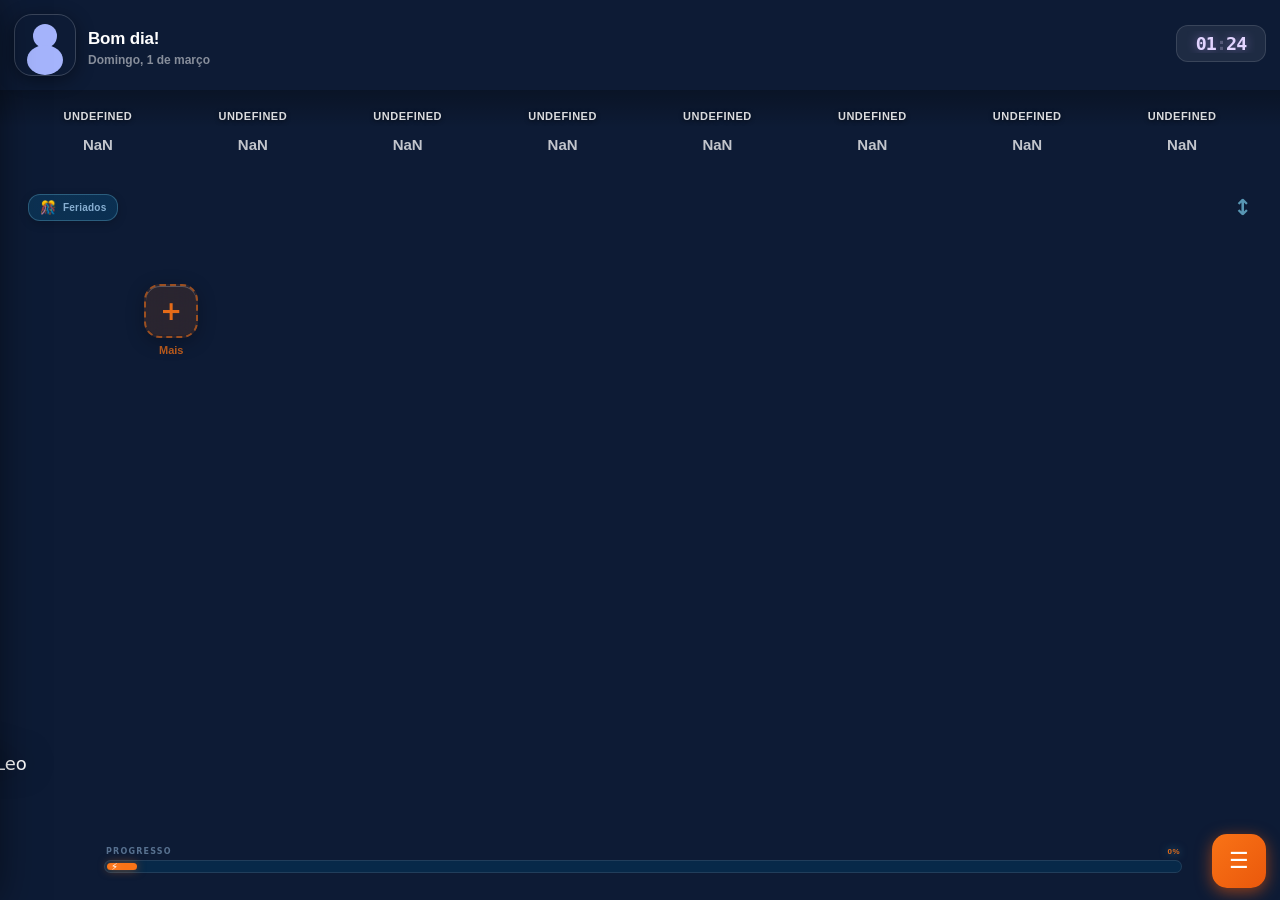
==== commit a9b64038: "fix: corrige SyntaxError fatal que travava o app na tela azul - Remove } órfã (linha 3106) que causa" ====
--- a/index.html
+++ b/index.html
@@ -2477,31 +2477,81 @@
 
 // ══ ICON PICKER PARA PASTA EXISTENTE ══
 function openIconPickerForFolder(folderId, callback){
+  const folder = state.folders.find(f=>f.id===folderId);
+  if(!folder) return;
   const ov = document.createElement('div');
   ov.style.cssText = 'position:fixed;inset:0;background:rgba(0,0,0,0.72);backdrop-filter:blur(4px);-webkit-backdrop-filter:blur(4px);z-index:100001;display:flex;align-items:flex-end;justify-content:center;padding:0;';
+  if(typeof window._navPush==='function') window._navPush();
   const box = document.createElement('div');
   box.style.cssText = 'width:100%;max-width:480px;background:var(--bg1,#021418);border-radius:22px 22px 0 0;border:1px solid rgba(0,200,230,.18);padding:0;display:flex;flex-direction:column;max-height:80vh;overflow:hidden;';
-
-  const folder = state.folders.find(f=>f.id===folderId);
-
+  const ICONS=['📁','📂','📋','📌','📝','📅','💼','🏥','💊','💳','📊','🏠','⭐','🔑','🎯','📧','🚀','❤️','🎵','🎮','🍎','🏋️','📚','🔬','✈️','🌟','💡','🔒','🎁','🛒','💰','🎓','🌿','⚽','🎨','🔧','🍕','🎭','🐶','🌎','🏆'];
   box.innerHTML = `
     <div style="display:flex;align-items:center;justify-content:space-between;padding:16px 20px;background:rgba(255,255,255,0.05);border-bottom:1px solid rgba(255,255,255,0.08);flex-shrink:0;min-height:56px;gap:10px;">
       <div style="display:flex;align-items:center;gap:10px;flex:1;">
         <span style="font-size:22px;line-height:1;flex-shrink:0;">🎨</span>
         <div style="flex:1;">
           <div style="font-family:Space Grotesk,sans-serif;font-size:17px;font-weight:700;color:#e8f4ff;letter-spacing:-.2px;">Trocar Ícone</div>
-          <div style="font-size:11px;color:rgba(255,255,255,0.40);margin-top:2px;">${escHtml(folder?folder.name:'Pasta')}</div>
+          <div style="font-size:11px;color:rgba(255,255,255,0.40);margin-top:2px;">${escHtml(folder.name)}</div>
         </div>
       </div>
       <button id="_ipClose" style="background:linear-gradient(135deg,#1e88e5,#1565c0);border:none;border-radius:20px;color:#fff;font-family:Space Grotesk,sans-serif;font-size:13px;font-weight:700;padding:0 18px;height:38px;cursor:pointer;flex-shrink:0;">Fechar</button>
-      
-`;
-
-    box.querySelector('#_wpInternal').addEventListener('click', ()=>{ close(); openWallpaperCatalog(); });
-    box.querySelector('#_wpGallery').addEventListener('click', ()=>{ close(); openWallpaperPicker(); });
-    box.querySelector('#_wpTextColor').addEventListener('click', ()=>{ close(); openTextPalettePicker(); });
-    box.querySelector('#_wpCancel').addEventListener('click', close);
-  }
+    </div>
+    <div style="display:grid;grid-template-columns:repeat(7,1fr);gap:6px;padding:16px;overflow-y:auto;max-height:calc(80vh - 72px);">
+      ${ICONS.map(ic=>`<button class="_ipBtn" data-icon="${ic}" style="background:rgba(255,255,255,0.07);border:1px solid rgba(255,255,255,0.10);border-radius:10px;font-size:22px;padding:8px 0;cursor:pointer;">${ic}</button>`).join('')}
+    </div>`;
+  function close(){ ov.remove(); if(typeof window._navPop==='function') window._navPop(); }
+  ov.addEventListener('click',(e)=>{ if(e.target===ov) close(); });
+  box.querySelector('#_ipClose').addEventListener('click', close);
+  box.querySelectorAll('._ipBtn').forEach(btn=>{
+    btn.addEventListener('click',()=>{
+      const icon=btn.dataset.icon;
+      const fi=state.folders.findIndex(f=>f.id===folderId);
+      if(fi>=0){ state.folders[fi].icon=icon; save(); renderFolders(); }
+      if(typeof callback==='function') callback(icon);
+      close();
+    });
+  });
+  ov.appendChild(box);
+  document.body.appendChild(ov);
+}
+
+// ══ FUNÇÕES GLOBAIS — Settings, Sidebar, Wallpaper ══
+function openSettings() {
+  if(typeof window._navPush==='function') window._navPush();
+  document.getElementById('sModalOverlay')?.classList.add('show');
+}
+function closeSettings(fromBack) {
+  document.getElementById('sModalOverlay')?.classList.remove('show');
+  if(!fromBack && typeof window._navPop==='function') window._navPop();
+}
+function openSidebar() {
+  if(typeof window._navPush==='function') window._navPush();
+  document.getElementById('sidebar')?.classList.add('open');
+  document.getElementById('sidebarOverlay')?.classList.add('open');
+}
+function closeSidebar() {
+  document.getElementById('sidebar')?.classList.remove('open');
+  document.getElementById('sidebarOverlay')?.classList.remove('open');
+  if(typeof window._navPop==='function') window._navPop();
+}
+function openWallpaperSourcePicker() {
+  reopenSettingsAfterWallpaperPick = true;
+  const { box, close } = _modalBase();
+  box.innerHTML = `
+    <div style="padding:20px 20px 8px;">
+      <div style="font-family:Space Grotesk,sans-serif;font-size:17px;font-weight:700;color:#e8f4ff;margin-bottom:16px;">🖼️ Papel de parede</div>
+      <div style="display:flex;flex-direction:column;gap:8px;">
+        <button id="_wpInternal" style="padding:14px 16px;border-radius:12px;border:none;background:rgba(255,255,255,0.08);color:#e8f4ff;font-family:Space Grotesk,sans-serif;font-weight:700;font-size:13px;cursor:pointer;text-align:left;">🎨 Catálogo de wallpapers</button>
+        <button id="_wpGallery" style="padding:14px 16px;border-radius:12px;border:none;background:rgba(255,255,255,0.08);color:#e8f4ff;font-family:Space Grotesk,sans-serif;font-weight:700;font-size:13px;cursor:pointer;text-align:left;">📱 Escolher da galeria</button>
+        <button id="_wpTextColor" style="padding:14px 16px;border-radius:12px;border:none;background:rgba(255,255,255,0.08);color:#e8f4ff;font-family:Space Grotesk,sans-serif;font-weight:700;font-size:13px;cursor:pointer;text-align:left;">🎨 Cor do texto</button>
+        <button id="_wpCancel" style="margin-top:4px;padding:10px 16px;border-radius:12px;border:none;background:transparent;color:rgba(255,255,255,0.4);font-family:Space Grotesk,sans-serif;font-weight:700;font-size:13px;cursor:pointer;">Cancelar</button>
+      </div>
+    </div>`;
+  box.querySelector('#_wpInternal').addEventListener('click',()=>{ close(); openWallpaperCatalog(); });
+  box.querySelector('#_wpGallery').addEventListener('click',()=>{ close(); openWallpaperPicker(); });
+  box.querySelector('#_wpTextColor').addEventListener('click',()=>{ close(); openTextPalettePicker(); });
+  box.querySelector('#_wpCancel').addEventListener('click', close);
+}
 
   function openWallpaperCatalog(){
     const catalog = getWallpaperCatalog();
@@ -2578,6 +2628,7 @@
     fw.value = '';
     setTimeout(()=>fw.click(), 80);
   }
+  document.getElementById('sidebarFab')?.addEventListener('click', openSidebar);
   document.getElementById('sb-theme')?.addEventListener('click',()=>{ closeSidebar(); openWallpaperSourcePicker(); });
   document.getElementById('sb-today')?.addEventListener('click',()=>{
     closeSidebar();
@@ -3103,7 +3154,6 @@
   setInterval(autoBackup, 6 * 60 * 60 * 1000);
   // Gera um snapshot local logo após iniciar com app estável.
   setTimeout(autoBackup, 12000);
-}
 
 // ══ VERIFICAÇÃO DIÁRIA DE PENDÊNCIAS ══
 // A cada 1ª abertura do dia, verifica pendentes do dia anterior e pergunta um a um
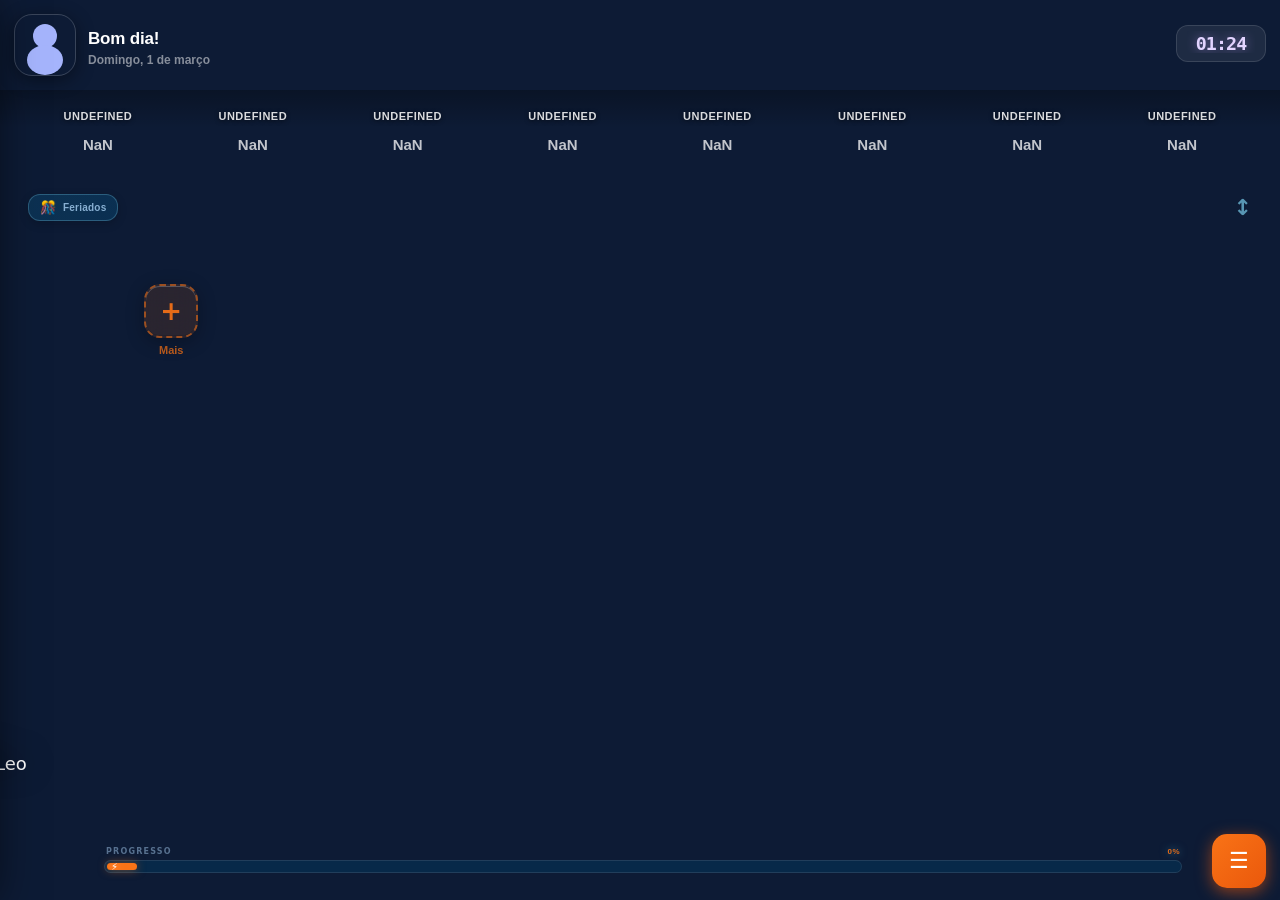
==== commit 12f3da2d: "fix: remove render prematuro que causava NaN/UNDEFINED na faixa da semana - Remove bloco de chamadas" ====
--- a/index.html
+++ b/index.html
@@ -3123,38 +3123,6 @@
   document.getElementById('calAddBtn').addEventListener('click',calAddTask);
   document.getElementById('calTaskInput').addEventListener('keydown',(e)=>{if(e.key==='Enter')calAddTask();});
 
-  // Migrate dateTasks when week changes
-  checkWeekTransition();
-  migrateDataTasksToWeek();
-  // Garante pastas fixas do sistema
-  ensureSystemFolders();
-
-  // Verificação diária de pendências — abre tela obrigatória se houver pendentes do dia anterior
-  checkDailyPending();
-  // Checar de hora em hora
-  setInterval(checkDailyPending, 60 * 60 * 1000);
-
-  // Init dayBadge: empty on home screen
-  document.getElementById('dayBadge').textContent = '';
-
-  updateHeader();
-  renderFolders();
-  _scheduleIdleWarmup();
-  renderWeekStrip();
-  updateProgress();
-  initStripExpand();
-  _initTouchDragGlobal();
-  setInterval(updateHeader, 60000);
-  // Garante barra de busca visível na home ao iniciar
-  atualizarLupa('home');
-
-  // Lembrete de backup — avisa se passaram mais de 3 dias sem backup
-  setTimeout(checkBackupReminder, 3000);
-  // Backup automático de proteção a cada 6h (além do backup manual do usuário).
-  setInterval(autoBackup, 6 * 60 * 60 * 1000);
-  // Gera um snapshot local logo após iniciar com app estável.
-  setTimeout(autoBackup, 12000);
-
 // ══ VERIFICAÇÃO DIÁRIA DE PENDÊNCIAS ══
 // A cada 1ª abertura do dia, verifica pendentes do dia anterior e pergunta um a um
 
@@ -6862,7 +6830,16 @@
   try { _initTouchDragGlobal(); } catch(_) {}
   try { atualizarLupa('home'); } catch(_) {}
   try { atualizarCalendario(); } catch(_) {}
+  try { _scheduleIdleWarmup(); } catch(_) {}
+  document.getElementById('dayBadge').textContent = '';
   setInterval(updateHeader, 60000);
+  // Verificação diária de pendências
+  try { checkDailyPending(); } catch(_) {}
+  setInterval(function(){ try{ checkDailyPending(); }catch(_){} }, 60 * 60 * 1000);
+  // Backup automático
+  setTimeout(function(){ try{ checkBackupReminder(); }catch(_){} }, 3000);
+  setInterval(function(){ try{ autoBackup(); }catch(_){} }, 6 * 60 * 60 * 1000);
+  setTimeout(function(){ try{ autoBackup(); }catch(_){} }, 12000);
 }
 
 init();
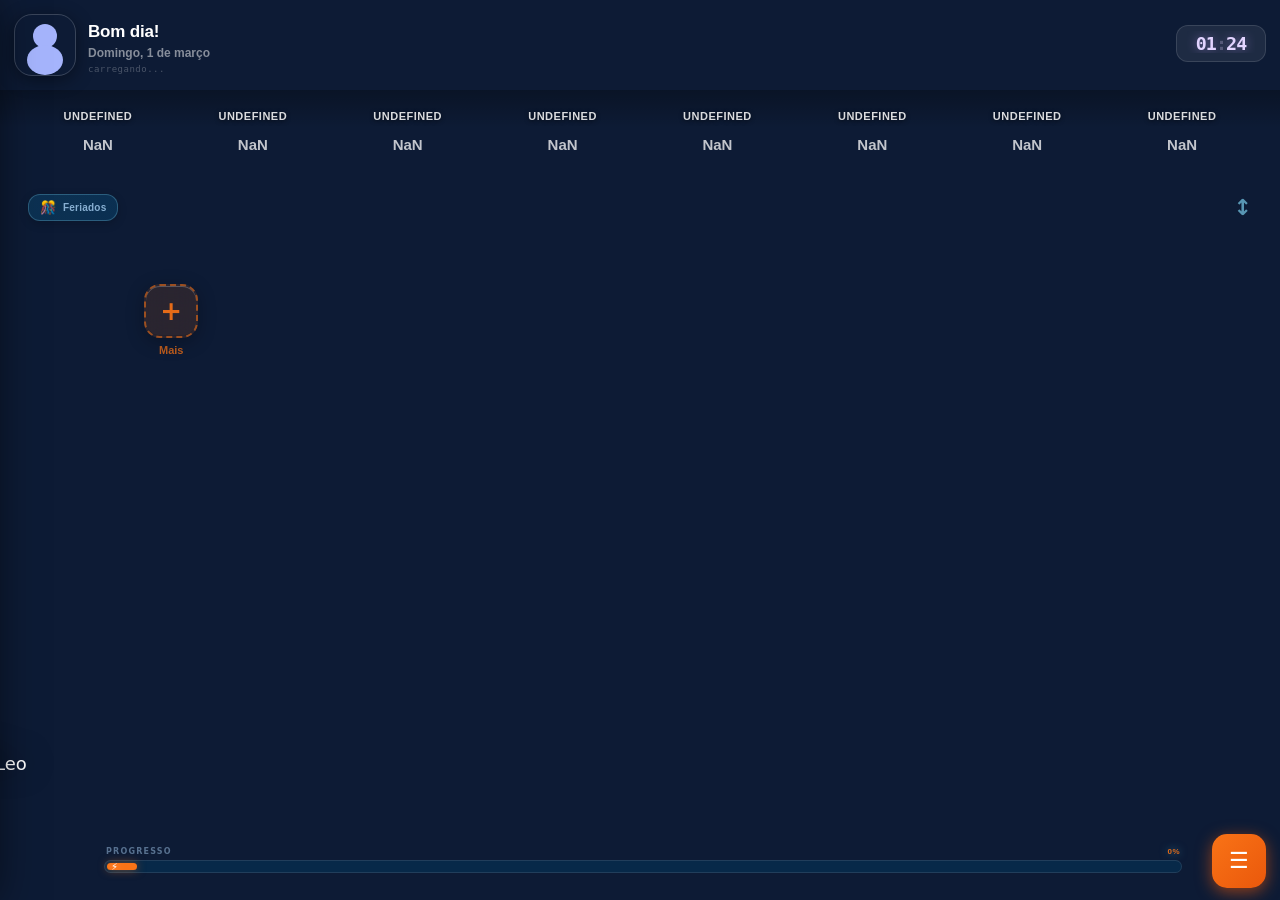
==== commit 966ccb9b: "fix: init() com try/catch total, badge de versão v57 e getGreeting defensivo - Envolve TODAS as cham" ====
--- a/index.html
+++ b/index.html
@@ -126,6 +126,7 @@
       <div class="hdrCenter">
         <div class="hdrGreeting" id="hdrGreeting">Bom dia!</div>
         <div class="hdrSub" id="hdrSub">Domingo, 1 de março</div>
+        <div id="_appVersionBadge" style="font-size:9px;color:rgba(255,255,255,0.25);font-family:monospace;letter-spacing:.5px;">carregando...</div>
       </div>
       <div class="hdrRight">
         <div class="clockBg">
@@ -1638,9 +1639,11 @@
 }
 function getGreeting() {
   const h = new Date().getHours();
-  if (h<12) return 'Bom dia, '+state.userName+'!';
-  if (h<18) return 'Boa tarde, '+state.userName+'!';
-  return 'Boa noite, '+state.userName+'!';
+  const nome = (state && state.userName) ? state.userName : '';
+  const sufixo = nome ? (', ' + nome + '!') : '!';
+  if (h<12) return 'Bom dia' + sufixo;
+  if (h<18) return 'Boa tarde' + sufixo;
+  return 'Boa noite' + sufixo;
 }
 
 // ══ THEME ══
@@ -6809,30 +6812,27 @@
 
 // ══ init — restaurado ══
 function init() {
-  state = load();
-  recoverStateIfEmpty(state);
-  setTheme(state.theme || 'dark');
-  if (state.uiTextColor) applyTextPalette(state.uiTextColor);
-  if (state.wallpaperPhoto) applyWallpaperPhoto(state.wallpaperPhoto);
-  if (state.profilePhoto) {
-    const img = document.getElementById('profileImg');
-    if (img) img.src = state.profilePhoto;
-  }
+  try { state = load(); } catch(e) { console.error('[init] load() falhou:', e); state = defaultState(); }
+  try { recoverStateIfEmpty(state); } catch(_) {}
+  try { setTheme(state.theme || 'dark'); } catch(_) {}
+  try { if (state.uiTextColor) applyTextPalette(state.uiTextColor); } catch(_) {}
+  try { if (state.wallpaperPhoto) applyWallpaperPhoto(state.wallpaperPhoto); } catch(_) {}
+  try { if (state.profilePhoto) { const img = document.getElementById('profileImg'); if (img) img.src = state.profilePhoto; } } catch(_) {}
   // Re-render UI com state carregado
   try { checkWeekTransition(); } catch(_) {}
   try { migrateDataTasksToWeek(); } catch(_) {}
   try { ensureSystemFolders(); } catch(_) {}
-  try { updateHeader(); } catch(_) {}
-  try { renderFolders(); } catch(_) {}
-  try { renderWeekStrip(); } catch(_) {}
+  try { updateHeader(); } catch(e) { console.error('[init] updateHeader falhou:', e); }
+  try { renderFolders(); } catch(e) { console.error('[init] renderFolders falhou:', e); }
+  try { renderWeekStrip(); } catch(e) { console.error('[init] renderWeekStrip falhou:', e); }
   try { updateProgress(); } catch(_) {}
   try { initStripExpand(); } catch(_) {}
   try { _initTouchDragGlobal(); } catch(_) {}
   try { atualizarLupa('home'); } catch(_) {}
   try { atualizarCalendario(); } catch(_) {}
   try { _scheduleIdleWarmup(); } catch(_) {}
-  document.getElementById('dayBadge').textContent = '';
-  setInterval(updateHeader, 60000);
+  try { const db = document.getElementById('dayBadge'); if(db) db.textContent = ''; } catch(_) {}
+  setInterval(function(){ try{ updateHeader(); }catch(_){} }, 60000);
   // Verificação diária de pendências
   try { checkDailyPending(); } catch(_) {}
   setInterval(function(){ try{ checkDailyPending(); }catch(_){} }, 60 * 60 * 1000);
@@ -6840,10 +6840,16 @@
   setTimeout(function(){ try{ checkBackupReminder(); }catch(_){} }, 3000);
   setInterval(function(){ try{ autoBackup(); }catch(_){} }, 6 * 60 * 60 * 1000);
   setTimeout(function(){ try{ autoBackup(); }catch(_){} }, 12000);
+  // Indica que o boot concluiu
+  window.__APP_PRIMARY_BOOT_DONE = true;
+  // Badge de versão visível para diagnóstico
+  try {
+    var vb = document.getElementById('_appVersionBadge');
+    if(vb) vb.textContent = 'v57';
+  } catch(_) {}
 }
 
 init();
-window.__APP_PRIMARY_BOOT_DONE = true;
 // Executar migrações após init() para que state já esteja carregado
 state = _runMigrations(state);
 
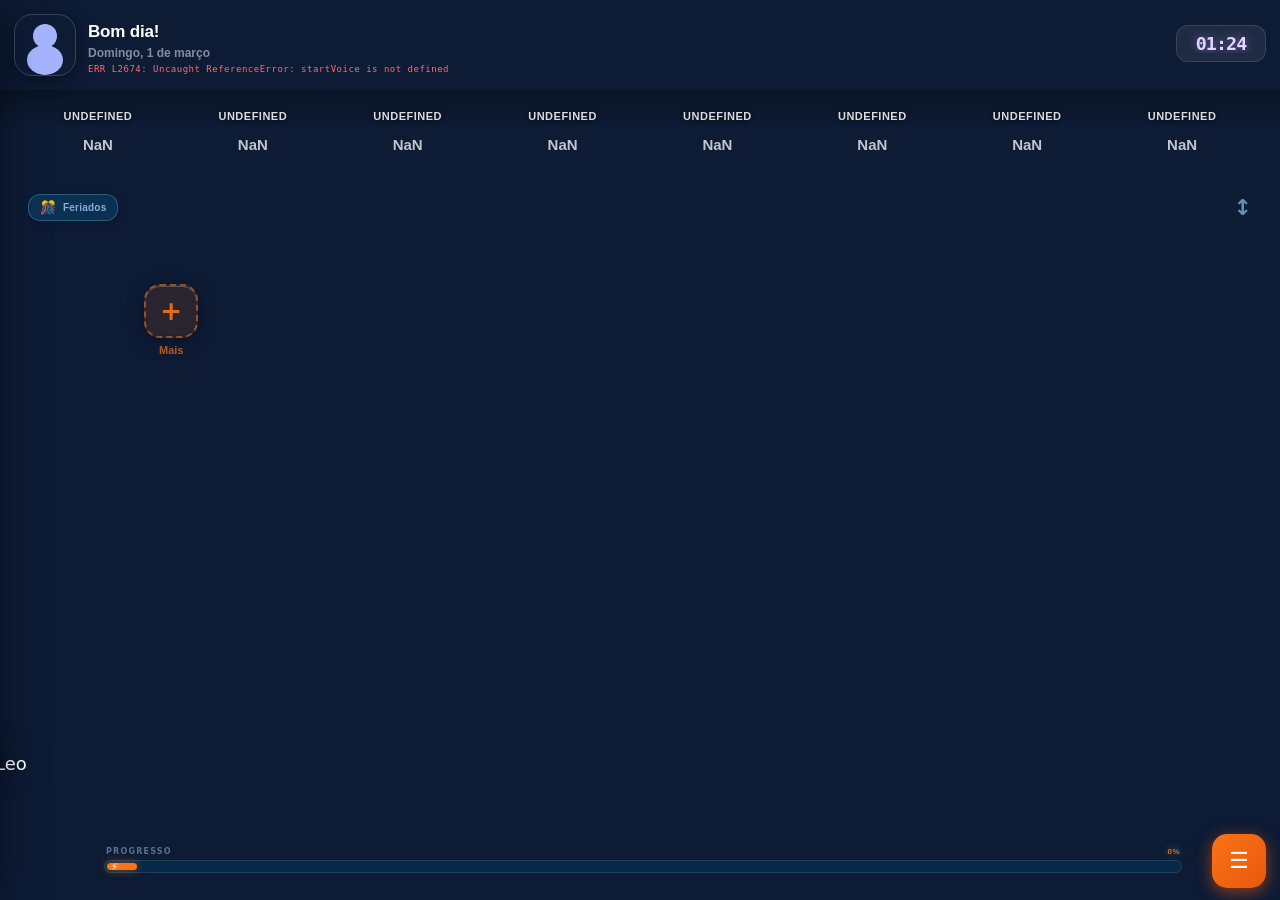
==== commit 8ff113fc: "diag: onerror global + checkpoint no init() para rastrear erro exato (v58) - Adiciona window.onerror" ====
--- a/index.html
+++ b/index.html
@@ -832,6 +832,17 @@
 
 
 <script>
+// ══ CAPTURADOR DE ERROS GLOBAL — diagnóstico v57 ══
+window.onerror = function(msg, src, line, col, err) {
+  try {
+    var vb = document.getElementById('_appVersionBadge');
+    if (vb) vb.style.color = '#ff6b6b';
+    if (vb) vb.textContent = 'ERR L' + line + ': ' + String(msg).substring(0, 60);
+    console.error('[GLOBAL] JS Error linha ' + line + ':', msg, err);
+  } catch(_) {}
+  return false;
+};
+
 // ══ DESIGN SYSTEM — padrão unificado ══
 const _DS = {
   // Overlay de fundo
@@ -6812,6 +6823,7 @@
 
 // ══ init — restaurado ══
 function init() {
+  try { var _vb=document.getElementById('_appVersionBadge'); if(_vb){_vb.style.color='#90ee90';_vb.textContent='init...';} } catch(_){}
   try { state = load(); } catch(e) { console.error('[init] load() falhou:', e); state = defaultState(); }
   try { recoverStateIfEmpty(state); } catch(_) {}
   try { setTheme(state.theme || 'dark'); } catch(_) {}
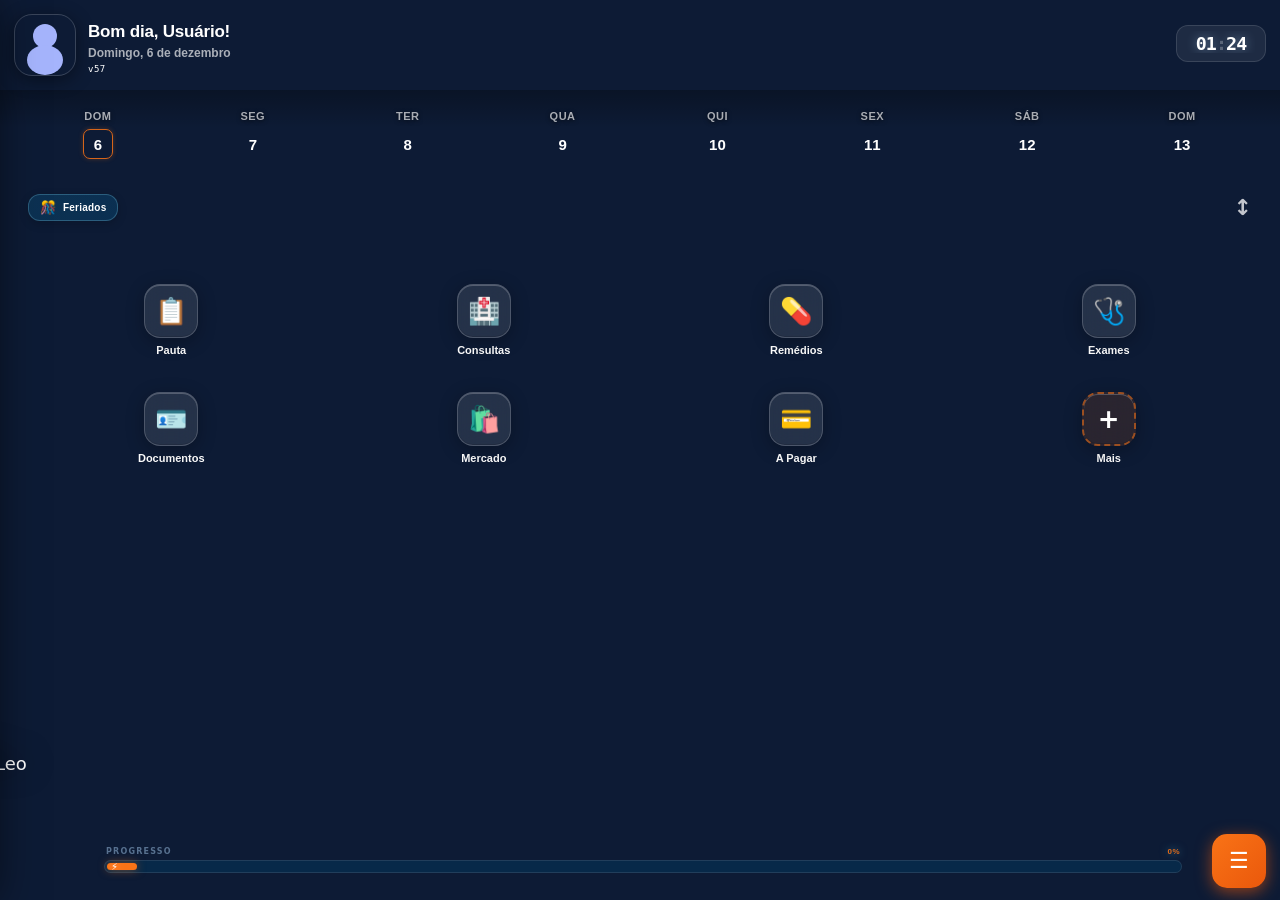
==== commit 61382a83: "fix: corrige ReferenceError fatal — startVoice e 7 outras funções ausentes (v59) CAUSA RAIZ CONFIRMA" ====
--- a/index.html
+++ b/index.html
@@ -2529,6 +2529,102 @@
   document.body.appendChild(ov);
 }
 
+// ══ FUNÇÕES GLOBAIS — Settings, Sidebar, Wallpaper, Nav, Relatórios ══
+
+// ── Navegação ──
+function navigateBack() {
+  try {
+    if (currentView === 'day') {
+      currentView = 'home';
+      const dayScreen = document.getElementById('dayScreen');
+      const homeScreen = document.getElementById('homeScreen');
+      if (dayScreen) dayScreen.classList.remove('active');
+      if (homeScreen) homeScreen.classList.add('active');
+      try { atualizarLupa('home'); } catch(_) {}
+    }
+  } catch(e) { console.error('[navigateBack]', e); }
+}
+function goSubBack() {
+  try {
+    const sub = document.getElementById('subScreen');
+    if (sub) sub.classList.remove('active');
+    const home = document.getElementById('homeScreen');
+    if (home) home.classList.add('active');
+    if (typeof window._navPop === 'function') window._navPop();
+  } catch(e) {}
+}
+function closeQuickAddOverlay() {
+  try {
+    const ov = document.getElementById('quickAddOverlay');
+    if (ov) ov.style.display = 'none';
+    const inp = document.getElementById('quickAddInput');
+    if (inp) inp.value = '';
+    if (typeof window._navPop === 'function') window._navPop();
+  } catch(e) {}
+}
+function startVoice() {
+  try {
+    const SR = window.SpeechRecognition || window.webkitSpeechRecognition;
+    if (!SR) { showToast('🎤 Reconhecimento de voz não suportado neste dispositivo.'); return; }
+    const rec = new SR();
+    rec.lang = 'pt-BR'; rec.continuous = false; rec.interimResults = false;
+    rec.onresult = function(e) {
+      const txt = e.results[0][0].transcript;
+      const inp = document.getElementById('quickAddInput');
+      if (inp) { inp.value = txt; }
+      showToast('🎤 "' + txt + '"');
+    };
+    rec.onerror = function(e) { showToast('🎤 Erro: ' + e.error); };
+    rec.start();
+    showToast('🎤 Ouvindo...');
+  } catch(e) { showToast('🎤 Voz não disponível.'); }
+}
+function generateReport() {
+  try {
+    if (typeof openRelatorio === 'function') { openRelatorio(); return; }
+    showToast('📊 Relatório em desenvolvimento.');
+  } catch(_) {}
+}
+function doBackup() {
+  try {
+    if (typeof openBackup === 'function') { openBackup(); return; }
+    const data = JSON.stringify(state);
+    const blob = new Blob([data], {type:'application/json'});
+    const a = document.createElement('a');
+    a.href = URL.createObjectURL(blob);
+    a.download = 'agenda-backup-' + new Date().toISOString().slice(0,10) + '.json';
+    a.click();
+    showToast('💾 Backup exportado!');
+  } catch(e) { showToast('💾 Erro no backup: ' + e.message); }
+}
+function shareWhatsApp() {
+  try {
+    if (typeof gerarRelatorioWhatsApp === 'function') { gerarRelatorioWhatsApp(); return; }
+    showToast('📲 WhatsApp não disponível.');
+  } catch(_) {}
+}
+function shareWhatsAppGlobal() {
+  try {
+    if (typeof gerarRelatorioWhatsApp === 'function') { gerarRelatorioWhatsApp(); return; }
+    showToast('📲 WhatsApp não disponível.');
+  } catch(_) {}
+}
+function saveSettings() {
+  try {
+    const nameInput = document.getElementById('inputName');
+    if (nameInput && nameInput.value.trim()) {
+      state.userName = nameInput.value.trim();
+      save();
+      updateHeader();
+      showToast('✅ Nome salvo!');
+    } else {
+      save();
+      showToast('✅ Configurações salvas!');
+    }
+    closeSettings();
+  } catch(e) { console.error('[saveSettings]', e); }
+}
+
 // ══ FUNÇÕES GLOBAIS — Settings, Sidebar, Wallpaper ══
 function openSettings() {
   if(typeof window._navPush==='function') window._navPush();
@@ -2671,7 +2767,7 @@
   // Day view footer
   document.getElementById('dayBackBtn').addEventListener('click',()=>navigateBack());
   document.getElementById('dayAddBtn').addEventListener('click',()=>openQuickAddForCurrentBucket());
-  document.getElementById('voiceBtn').addEventListener('click',startVoice);
+  document.getElementById('voiceBtn').addEventListener('click', function(){ if(typeof startVoice==='function') startVoice(); else showToast('🎤 Voz não disponível neste dispositivo.'); });
   document.getElementById('daySubBtn').addEventListener('click',()=>{ if(currentBucket) quickCreateSubfolder(); else showToast('⚠️ Entre em uma pasta primeiro.'); });
 
   // ── Detecta suporte a voz e esconde botão se não houver ──
@@ -2680,7 +2776,7 @@
     const vBtn = document.getElementById('voiceBtn');
     if(vBtn) vBtn.style.display = 'none';
   }
-  document.getElementById('dayZapSendBtn').addEventListener('click',shareWhatsApp);
+  document.getElementById('dayZapSendBtn').addEventListener('click',()=>{ if(typeof shareWhatsApp==='function') shareWhatsApp(); else showToast('📲 Compartilhamento não disponível.'); });
   // Photo button
   // Função helper para processar arquivo de foto de pasta/dia
   // Limite máximo de fotos por pasta
@@ -2756,10 +2852,10 @@
 
   // Bottom bar
   // Apurar removido
-  document.getElementById('cmdReport').addEventListener('click',generateReport);
-  document.getElementById('cmdBackup').addEventListener('click',doBackup);
-  document.getElementById('cmdZap').addEventListener('click',shareWhatsAppGlobal);
-  document.getElementById('cmdFolders').addEventListener('click',openTodasPastas);
+  document.getElementById('cmdReport').addEventListener('click',()=>{ if(typeof generateReport==='function') generateReport(); else showToast('📊 Relatório não disponível.'); });
+  document.getElementById('cmdBackup').addEventListener('click',()=>{ if(typeof doBackup==='function') doBackup(); else showToast('💾 Backup não disponível.'); });
+  document.getElementById('cmdZap').addEventListener('click',()=>{ if(typeof shareWhatsAppGlobal==='function') shareWhatsAppGlobal(); else showToast('📲 WhatsApp não disponível.'); });
+  document.getElementById('cmdFolders').addEventListener('click',()=>{ if(typeof openTodasPastas==='function') openTodasPastas(); });
   document.getElementById('cmdConsulta').addEventListener('click',()=>openConsultaModal());
   document.getElementById('cmdRemedio').addEventListener('click',()=>openRemedioModal());
 
@@ -2768,7 +2864,7 @@
   document.getElementById('subScreenOverlay').addEventListener('click',(e)=>{
     if(e.target===document.getElementById('subScreenOverlay')) goSubBack();
   });
-  document.getElementById('sSave').addEventListener('click',saveSettings);
+  document.getElementById('sSave').addEventListener('click',()=>{ if(typeof saveSettings==='function') saveSettings(); else showToast('⚙️ Configurações não disponível.'); });
   document.getElementById('sClose').addEventListener('click', closeSettings);
   document.getElementById('sModalOverlay').addEventListener('click',(e)=>{if(e.target===document.getElementById('sModalOverlay'))closeSettings();});
   document.getElementById('rowName').addEventListener('click',()=>{
@@ -3131,8 +3227,8 @@
   // Quick add task modal events
   document.getElementById('quickAddBtn').addEventListener('click', _doQuickAdd);
   document.getElementById('quickAddInput').addEventListener('keydown',(e)=>{ if(e.key==='Enter') _doQuickAdd(); });
-  document.getElementById('quickAddClose').addEventListener('click', closeQuickAddOverlay);
-  document.getElementById('quickAddOverlay').addEventListener('click',(e)=>{ if(e.target===document.getElementById('quickAddOverlay')) closeQuickAddOverlay(); });
+  document.getElementById('quickAddClose').addEventListener('click', ()=>{ if(typeof closeQuickAddOverlay==='function') closeQuickAddOverlay(); else { const ov=document.getElementById('quickAddOverlay'); if(ov) ov.style.display='none'; }});
+  document.getElementById('quickAddOverlay').addEventListener('click',(e)=>{ if(e.target===document.getElementById('quickAddOverlay')){ if(typeof closeQuickAddOverlay==='function') closeQuickAddOverlay(); else e.currentTarget.style.display='none'; }});
   document.getElementById('calNext').addEventListener('click',()=>{calMonth++;if(calMonth>11){calMonth=0;calYear++;}renderCalModal();});
   document.getElementById('calAddBtn').addEventListener('click',calAddTask);
   document.getElementById('calTaskInput').addEventListener('keydown',(e)=>{if(e.key==='Enter')calAddTask();});
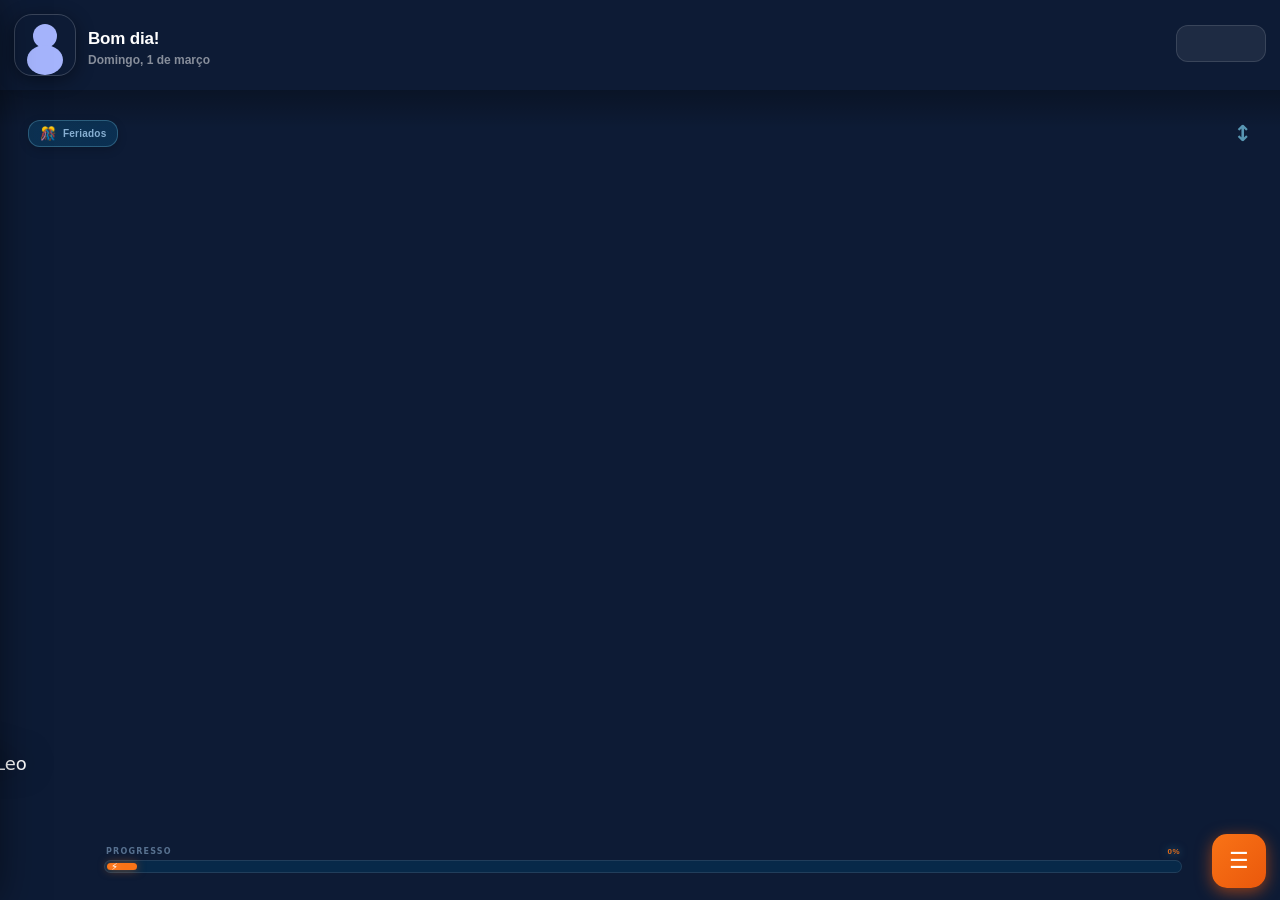
==== commit 3325b291: "Add files via upload" ====
--- a/index.html
+++ b/index.html
@@ -126,7 +126,6 @@
       <div class="hdrCenter">
         <div class="hdrGreeting" id="hdrGreeting">Bom dia!</div>
         <div class="hdrSub" id="hdrSub">Domingo, 1 de março</div>
-        <div id="_appVersionBadge" style="font-size:9px;color:rgba(255,255,255,0.25);font-family:monospace;letter-spacing:.5px;">carregando...</div>
       </div>
       <div class="hdrRight">
         <div class="clockBg">
@@ -832,17 +831,6 @@
 
 
 <script>
-// ══ CAPTURADOR DE ERROS GLOBAL — diagnóstico v57 ══
-window.onerror = function(msg, src, line, col, err) {
-  try {
-    var vb = document.getElementById('_appVersionBadge');
-    if (vb) vb.style.color = '#ff6b6b';
-    if (vb) vb.textContent = 'ERR L' + line + ': ' + String(msg).substring(0, 60);
-    console.error('[GLOBAL] JS Error linha ' + line + ':', msg, err);
-  } catch(_) {}
-  return false;
-};
-
 // ══ DESIGN SYSTEM — padrão unificado ══
 const _DS = {
   // Overlay de fundo
@@ -929,7 +917,7 @@
   }
   if(opts.title){
     const t = document.createElement('span');
-    t.style.cssText = 'font-family:Space Grotesk,sans-serif;font-size:17px;font-weight:700;color:' + (isLight ? '#1a2840' : '#e8f4ff') + ';letter-spacing:-.2px;';
+    t.style.cssText = 'font-family:'Space Grotesk',sans-serif;font-size:17px;font-weight:700;color:' + (isLight ? '#1a2840' : '#e8f4ff') + ';letter-spacing:-.2px;';
     t.textContent = opts.title;
     titleWrap.appendChild(t);
   }
@@ -938,7 +926,7 @@
   // Botão fechar
   const closeBtn = document.createElement('button');
   closeBtn.style.cssText = 'background:linear-gradient(135deg,#1e88e5,#1565c0);border:none;border-radius:20px;' +
-    'color:#fff;font-family:Space Grotesk,sans-serif;font-size:13px;font-weight:700;' +
+    'color:#fff;font-family:'Space Grotesk',sans-serif;font-size:13px;font-weight:700;' +
     'padding:0 18px;height:38px;cursor:pointer;flex-shrink:0;' +
     '-webkit-tap-highlight-color:transparent;';
   closeBtn.textContent = 'Fechar';
@@ -973,7 +961,7 @@
 function _dsLabel(text, required){
   const isLight = document.body.getAttribute('data-theme') === 'light';
   const l = document.createElement('div');
-  l.style.cssText = 'font-family:Space Grotesk,sans-serif;font-size:10px;font-weight:700;' +
+  l.style.cssText = 'font-family:'Space Grotesk',sans-serif;font-size:10px;font-weight:700;' +
     'letter-spacing:0.8px;text-transform:uppercase;margin-bottom:6px;' +
     'color:' + (isLight ? 'rgba(0,0,0,0.50)' : 'rgba(180,220,255,0.60)') + ';';
   l.innerHTML = escHtml(text) + (required ? ' <span style="color:#ff6b6b;">*</span>' : '');
@@ -993,7 +981,7 @@
     'border:' + (isLight ? '1px solid rgba(0,0,0,0.12)' : '1px solid rgba(255,255,255,0.12)') + ';' +
     'border-radius:12px;padding:0 14px;' +
     'color:' + (isLight ? '#1a2840' : '#e8f4ff') + ';' +
-    'font-family:Space Grotesk,sans-serif;font-size:14px;font-weight:500;outline:none;';
+    'font-family:'Space Grotesk',sans-serif;font-size:14px;font-weight:500;outline:none;';
   return inp;
 }
 
@@ -1004,7 +992,7 @@
   const b = document.createElement('button');
   b.style.cssText = 'width:100%;height:52px;border-radius:14px;border:none;' +
     'background:linear-gradient(135deg,#1e88e5,#1565c0);' +
-    'color:#fff;font-family:Space Grotesk,sans-serif;font-size:15px;font-weight:800;' +
+    'color:#fff;font-family:'Space Grotesk',sans-serif;font-size:15px;font-weight:800;' +
     'cursor:pointer;-webkit-tap-highlight-color:transparent;' +
     'box-shadow:0 4px 16px rgba(30,136,229,0.35);';
   b.textContent = text || 'Salvar';
@@ -1021,7 +1009,7 @@
     'background:' + (isLight ? 'rgba(0,0,0,0.06)' : 'rgba(255,255,255,0.07)') + ';' +
     'border:' + (isLight ? '1px solid rgba(0,0,0,0.12)' : '1px solid rgba(255,255,255,0.14)') + ';' +
     'color:' + (isLight ? '#1a2840' : '#e8f4ff') + ';' +
-    'font-family:Space Grotesk,sans-serif;font-size:14px;font-weight:700;' +
+    'font-family:'Space Grotesk',sans-serif;font-size:14px;font-weight:700;' +
     'cursor:pointer;-webkit-tap-highlight-color:transparent;';
   b.textContent = text || '';
   return b;
@@ -1033,7 +1021,7 @@
 function _dsBtnCancel(text){
   const b = document.createElement('button');
   b.style.cssText = 'width:100%;height:40px;border:none;background:transparent;' +
-    'color:rgba(255,255,255,0.35);font-family:Space Grotesk,sans-serif;' +
+    'color:rgba(255,255,255,0.35);font-family:'Space Grotesk',sans-serif;' +
     'font-size:13px;font-weight:600;cursor:pointer;-webkit-tap-highlight-color:transparent;';
   b.textContent = text || 'Cancelar';
   return b;
@@ -1650,11 +1638,9 @@
 }
 function getGreeting() {
   const h = new Date().getHours();
-  const nome = (state && state.userName) ? state.userName : '';
-  const sufixo = nome ? (', ' + nome + '!') : '!';
-  if (h<12) return 'Bom dia' + sufixo;
-  if (h<18) return 'Boa tarde' + sufixo;
-  return 'Boa noite' + sufixo;
+  if (h<12) return 'Bom dia, '+state.userName+'!';
+  if (h<18) return 'Boa tarde, '+state.userName+'!';
+  return 'Boa noite, '+state.userName+'!';
 }
 
 // ══ THEME ══
@@ -1736,26 +1722,6 @@
   if(lum >= 145) return 'black';
   return 'white';
 }
-// ── _modalBase: fábrica de modal padrão do app ──
-// Retorna { ov, box, close }
-// ov  = overlay full-screen (class modalOverlay)
-// box = div-card interno (estilizado por .modalOverlay > div no CSS)
-// close = função que remove o overlay e faz _navPop
-function _modalBase() {
-  const ov = document.createElement('div');
-  ov.className = 'modalOverlay';
-  if (typeof window._navPush === 'function') window._navPush();
-  const box = document.createElement('div');
-  ov.appendChild(box);
-  document.body.appendChild(ov);
-  function close() {
-    ov.remove();
-    if (typeof window._navPop === 'function') window._navPop();
-  }
-  ov.addEventListener('click', function(e) { if (e.target === ov) close(); });
-  return { ov, box, close };
-}
-
 function openTextPalettePicker(){
   const map = getTextPaletteMap();
   const current = String(state.uiTextColor || 'white');
@@ -1764,20 +1730,20 @@
     const selected = key===current;
     return `<button class="_tpOpt" data-key="${escAttr(key)}" style="display:flex;align-items:center;gap:10px;width:100%;padding:11px 12px;border-radius:12px;border:${selected?'1.5px solid rgba(56,189,248,.85)':'1px solid rgba(255,255,255,.12)'};background:rgba(255,255,255,.06);cursor:pointer;">
       <span style="width:18px;height:18px;border-radius:50%;background:${cfg.text};border:1px solid rgba(255,255,255,.35);display:inline-block;"></span>
-      <span style="font-family:Space Grotesk,sans-serif;font-size:12px;font-weight:800;color:#e8f4ff;flex:1;text-align:left;">${escHtml(cfg.label)}</span>
+      <span style="font-family:'Space Grotesk',sans-serif;font-size:12px;font-weight:800;color:#e8f4ff;flex:1;text-align:left;">${escHtml(cfg.label)}</span>
       ${selected?'<span style="font-size:14px;">✅</span>':''}
     </button>`;
   }).join('');
   box.innerHTML = `
-    <div style="display:flex;align-items:center;justify-content:space-between;padding:16px 20px;background:rgba(255,255,255,0.05);border-bottom:1px solid rgba(255,255,255,0.08);flex-shrink:0;min-height:56px;gap:10px;">
+    <div style="<div style="display:flex;align-items:center;justify-content:space-between;padding:16px 20px;background:rgba(255,255,255,0.05);border-bottom:1px solid rgba(255,255,255,0.08);flex-shrink:0;min-height:56px;gap:10px;">
       <div style="display:flex;align-items:center;gap:10px;flex:1;">
         <span style="font-size:22px;line-height:1;flex-shrink:0;">🔤</span>
-        <span style="font-family:Space Grotesk,sans-serif;font-size:17px;font-weight:700;color:#e8f4ff;letter-spacing:-.2px;">Cor das fontes</span>
-      </div>
-      <button id="_tpCloseX" style="background:linear-gradient(135deg,#1e88e5,#1565c0);border:none;border-radius:20px;color:#fff;font-family:Space Grotesk,sans-serif;font-size:13px;font-weight:700;padding:0 18px;height:38px;cursor:pointer;flex-shrink:0;">Fechar</button>
+        <span style="font-family:'Space Grotesk',sans-serif;font-size:17px;font-weight:700;color:#e8f4ff;letter-spacing:-.2px;">Cor das fontes</span>
+      </div>
+      <button id="_tpCloseX" style="background:linear-gradient(135deg,#1e88e5,#1565c0);border:none;border-radius:20px;color:#fff;font-family:'Space Grotesk',sans-serif;font-size:13px;font-weight:700;padding:0 18px;height:38px;cursor:pointer;flex-shrink:0;">Fechar</button>
     </div>
     <div style="display:flex;flex-direction:column;gap:8px;max-height:58vh;overflow:auto;">${options}</div>
-    <button id="_tpClose" style="margin-top:10px;width:100%;padding:8px;border:none;background:transparent;color:rgba(180,220,255,0.60);font-family:Space Grotesk,sans-serif;font-weight:700;font-size:12px;cursor:pointer;">Fechar</button>`;
+    <button id="_tpClose" style="margin-top:10px;width:100%;padding:8px;border:none;background:transparent;color:rgba(180,220,255,0.60);font-family:'Space Grotesk',sans-serif;font-weight:700;font-size:12px;cursor:pointer;">Fechar</button>`;
   box.querySelector('#_tpCloseX').addEventListener('click', close);
   box.querySelector('#_tpClose').addEventListener('click', close);
   box.querySelectorAll('._tpOpt').forEach((btn)=>{
@@ -2258,7 +2224,7 @@
   hdr.style.cssText = 'display:flex;align-items:center;justify-content:space-between;padding:16px 18px 12px;border-bottom:1px solid rgba(255,255,255,.08);flex-shrink:0;';
   hdr.innerHTML = `
     <div>
-      <div style="font-family:Space Grotesk,sans-serif;font-size:15px;font-weight:900;color:#e8f4ff;">⭐ Pastas da Frente</div>
+      <div style="font-family:'Space Grotesk',sans-serif;font-size:15px;font-weight:900;color:#e8f4ff;">⭐ Pastas da Frente</div>
       <div style="font-size:10px;color:rgba(255,255,255,.4);margin-top:2px;">Escolha até 7 — aparecem na tela inicial</div>
     </div>
     <button id="_pfClose" class="sCloseBtn">✕</button>`;
@@ -2283,7 +2249,7 @@
     row.style.cssText = 'display:flex;align-items:center;gap:14px;padding:11px 18px;cursor:pointer;border-bottom:1px solid rgba(255,255,255,.05);transition:background .1s;';
     row.innerHTML = `
       <span style="font-size:24px;line-height:1;flex-shrink:0;">${escHtml(f.emoji||'📁')}</span>
-      <span style="flex:1;font-family:Space Grotesk,sans-serif;font-size:13px;font-weight:700;color:#e8f4ff;">${escHtml(f.name)}</span>
+      <span style="flex:1;font-family:'Space Grotesk',sans-serif;font-size:13px;font-weight:700;color:#e8f4ff;">${escHtml(f.name)}</span>
       <div class="_pfCheck" style="width:22px;height:22px;border-radius:8px;border:2px solid ${isChecked?'#f97316':'rgba(255,255,255,.2)'};background:${isChecked?'#f97316':'transparent'};display:flex;align-items:center;justify-content:center;flex-shrink:0;transition:all .15s;">
         ${isChecked?'<span style="color:#fff;font-size:13px;font-weight:900;">✓</span>':''}
       </div>
@@ -2341,10 +2307,10 @@
   hdr.style.cssText = 'display:flex;align-items:center;gap:10px;padding:10px 14px;border-bottom:1px solid rgba(255,255,255,.08);flex-shrink:0;';
   hdr.innerHTML = `
     <div style="flex:1;min-width:0;">
-      <div style="font-family:Space Grotesk,sans-serif;font-size:14px;font-weight:900;color:#e8f4ff;">📁 Todas as Pastas</div>
+      <div style="font-family:'Space Grotesk',sans-serif;font-size:14px;font-weight:900;color:#e8f4ff;">📁 Todas as Pastas</div>
       <div style="font-size:10px;color:rgba(255,255,255,.38);margin-top:3px;">Toque = abrir/ícone  •  Segure = mover</div>
     </div>
-    <button id="_tpClose" style="background:linear-gradient(135deg,#1e88e5,#1565c0);border:none;border-radius:10px;color:#fff;font-family:Space Grotesk,sans-serif;font-size:13px;font-weight:900;padding:8px 16px;cursor:pointer;flex-shrink:0;">Fechar</button>`;
+    <button id="_tpClose" style="background:linear-gradient(135deg,#1e88e5,#1565c0);border:none;border-radius:10px;color:#fff;font-family:'Space Grotesk',sans-serif;font-size:13px;font-weight:900;padding:8px 16px;cursor:pointer;flex-shrink:0;">Fechar</button>`;
   box.appendChild(hdr);
 
   // ─ Scroll + grid ─
@@ -2491,177 +2457,31 @@
 
 // ══ ICON PICKER PARA PASTA EXISTENTE ══
 function openIconPickerForFolder(folderId, callback){
-  const folder = state.folders.find(f=>f.id===folderId);
-  if(!folder) return;
   const ov = document.createElement('div');
   ov.style.cssText = 'position:fixed;inset:0;background:rgba(0,0,0,0.72);backdrop-filter:blur(4px);-webkit-backdrop-filter:blur(4px);z-index:100001;display:flex;align-items:flex-end;justify-content:center;padding:0;';
-  if(typeof window._navPush==='function') window._navPush();
   const box = document.createElement('div');
   box.style.cssText = 'width:100%;max-width:480px;background:var(--bg1,#021418);border-radius:22px 22px 0 0;border:1px solid rgba(0,200,230,.18);padding:0;display:flex;flex-direction:column;max-height:80vh;overflow:hidden;';
-  const ICONS=['📁','📂','📋','📌','📝','📅','💼','🏥','💊','💳','📊','🏠','⭐','🔑','🎯','📧','🚀','❤️','🎵','🎮','🍎','🏋️','📚','🔬','✈️','🌟','💡','🔒','🎁','🛒','💰','🎓','🌿','⚽','🎨','🔧','🍕','🎭','🐶','🌎','🏆'];
+
+  const folder = state.folders.find(f=>f.id===folderId);
+
   box.innerHTML = `
     <div style="display:flex;align-items:center;justify-content:space-between;padding:16px 20px;background:rgba(255,255,255,0.05);border-bottom:1px solid rgba(255,255,255,0.08);flex-shrink:0;min-height:56px;gap:10px;">
       <div style="display:flex;align-items:center;gap:10px;flex:1;">
         <span style="font-size:22px;line-height:1;flex-shrink:0;">🎨</span>
         <div style="flex:1;">
-          <div style="font-family:Space Grotesk,sans-serif;font-size:17px;font-weight:700;color:#e8f4ff;letter-spacing:-.2px;">Trocar Ícone</div>
-          <div style="font-size:11px;color:rgba(255,255,255,0.40);margin-top:2px;">${escHtml(folder.name)}</div>
+          <div style="font-family:'Space Grotesk',sans-serif;font-size:17px;font-weight:700;color:#e8f4ff;letter-spacing:-.2px;">Trocar Ícone</div>
+          <div style="font-size:11px;color:rgba(255,255,255,0.40);margin-top:2px;">${escHtml(folder?folder.name:'Pasta')}</div>
         </div>
       </div>
-      <button id="_ipClose" style="background:linear-gradient(135deg,#1e88e5,#1565c0);border:none;border-radius:20px;color:#fff;font-family:Space Grotesk,sans-serif;font-size:13px;font-weight:700;padding:0 18px;height:38px;cursor:pointer;flex-shrink:0;">Fechar</button>
-    </div>
-    <div style="display:grid;grid-template-columns:repeat(7,1fr);gap:6px;padding:16px;overflow-y:auto;max-height:calc(80vh - 72px);">
-      ${ICONS.map(ic=>`<button class="_ipBtn" data-icon="${ic}" style="background:rgba(255,255,255,0.07);border:1px solid rgba(255,255,255,0.10);border-radius:10px;font-size:22px;padding:8px 0;cursor:pointer;">${ic}</button>`).join('')}
-    </div>`;
-  function close(){ ov.remove(); if(typeof window._navPop==='function') window._navPop(); }
-  ov.addEventListener('click',(e)=>{ if(e.target===ov) close(); });
-  box.querySelector('#_ipClose').addEventListener('click', close);
-  box.querySelectorAll('._ipBtn').forEach(btn=>{
-    btn.addEventListener('click',()=>{
-      const icon=btn.dataset.icon;
-      const fi=state.folders.findIndex(f=>f.id===folderId);
-      if(fi>=0){ state.folders[fi].icon=icon; save(); renderFolders(); }
-      if(typeof callback==='function') callback(icon);
-      close();
-    });
-  });
-  ov.appendChild(box);
-  document.body.appendChild(ov);
-}
-
-// ══ FUNÇÕES GLOBAIS — Settings, Sidebar, Wallpaper, Nav, Relatórios ══
-
-// ── Navegação ──
-function navigateBack() {
-  try {
-    if (currentView === 'day') {
-      currentView = 'home';
-      const dayScreen = document.getElementById('dayScreen');
-      const homeScreen = document.getElementById('homeScreen');
-      if (dayScreen) dayScreen.classList.remove('active');
-      if (homeScreen) homeScreen.classList.add('active');
-      try { atualizarLupa('home'); } catch(_) {}
-    }
-  } catch(e) { console.error('[navigateBack]', e); }
-}
-function goSubBack() {
-  try {
-    const sub = document.getElementById('subScreen');
-    if (sub) sub.classList.remove('active');
-    const home = document.getElementById('homeScreen');
-    if (home) home.classList.add('active');
-    if (typeof window._navPop === 'function') window._navPop();
-  } catch(e) {}
-}
-function closeQuickAddOverlay() {
-  try {
-    const ov = document.getElementById('quickAddOverlay');
-    if (ov) ov.style.display = 'none';
-    const inp = document.getElementById('quickAddInput');
-    if (inp) inp.value = '';
-    if (typeof window._navPop === 'function') window._navPop();
-  } catch(e) {}
-}
-function startVoice() {
-  try {
-    const SR = window.SpeechRecognition || window.webkitSpeechRecognition;
-    if (!SR) { showToast('🎤 Reconhecimento de voz não suportado neste dispositivo.'); return; }
-    const rec = new SR();
-    rec.lang = 'pt-BR'; rec.continuous = false; rec.interimResults = false;
-    rec.onresult = function(e) {
-      const txt = e.results[0][0].transcript;
-      const inp = document.getElementById('quickAddInput');
-      if (inp) { inp.value = txt; }
-      showToast('🎤 "' + txt + '"');
-    };
-    rec.onerror = function(e) { showToast('🎤 Erro: ' + e.error); };
-    rec.start();
-    showToast('🎤 Ouvindo...');
-  } catch(e) { showToast('🎤 Voz não disponível.'); }
-}
-function generateReport() {
-  try {
-    if (typeof openRelatorio === 'function') { openRelatorio(); return; }
-    showToast('📊 Relatório em desenvolvimento.');
-  } catch(_) {}
-}
-function doBackup() {
-  try {
-    if (typeof openBackup === 'function') { openBackup(); return; }
-    const data = JSON.stringify(state);
-    const blob = new Blob([data], {type:'application/json'});
-    const a = document.createElement('a');
-    a.href = URL.createObjectURL(blob);
-    a.download = 'agenda-backup-' + new Date().toISOString().slice(0,10) + '.json';
-    a.click();
-    showToast('💾 Backup exportado!');
-  } catch(e) { showToast('💾 Erro no backup: ' + e.message); }
-}
-function shareWhatsApp() {
-  try {
-    if (typeof gerarRelatorioWhatsApp === 'function') { gerarRelatorioWhatsApp(); return; }
-    showToast('📲 WhatsApp não disponível.');
-  } catch(_) {}
-}
-function shareWhatsAppGlobal() {
-  try {
-    if (typeof gerarRelatorioWhatsApp === 'function') { gerarRelatorioWhatsApp(); return; }
-    showToast('📲 WhatsApp não disponível.');
-  } catch(_) {}
-}
-function saveSettings() {
-  try {
-    const nameInput = document.getElementById('inputName');
-    if (nameInput && nameInput.value.trim()) {
-      state.userName = nameInput.value.trim();
-      save();
-      updateHeader();
-      showToast('✅ Nome salvo!');
-    } else {
-      save();
-      showToast('✅ Configurações salvas!');
-    }
-    closeSettings();
-  } catch(e) { console.error('[saveSettings]', e); }
-}
-
-// ══ FUNÇÕES GLOBAIS — Settings, Sidebar, Wallpaper ══
-function openSettings() {
-  if(typeof window._navPush==='function') window._navPush();
-  document.getElementById('sModalOverlay')?.classList.add('show');
-}
-function closeSettings(fromBack) {
-  document.getElementById('sModalOverlay')?.classList.remove('show');
-  if(!fromBack && typeof window._navPop==='function') window._navPop();
-}
-function openSidebar() {
-  if(typeof window._navPush==='function') window._navPush();
-  document.getElementById('sidebar')?.classList.add('open');
-  document.getElementById('sidebarOverlay')?.classList.add('open');
-}
-function closeSidebar() {
-  document.getElementById('sidebar')?.classList.remove('open');
-  document.getElementById('sidebarOverlay')?.classList.remove('open');
-  if(typeof window._navPop==='function') window._navPop();
-}
-function openWallpaperSourcePicker() {
-  reopenSettingsAfterWallpaperPick = true;
-  const { box, close } = _modalBase();
-  box.innerHTML = `
-    <div style="padding:20px 20px 8px;">
-      <div style="font-family:Space Grotesk,sans-serif;font-size:17px;font-weight:700;color:#e8f4ff;margin-bottom:16px;">🖼️ Papel de parede</div>
-      <div style="display:flex;flex-direction:column;gap:8px;">
-        <button id="_wpInternal" style="padding:14px 16px;border-radius:12px;border:none;background:rgba(255,255,255,0.08);color:#e8f4ff;font-family:Space Grotesk,sans-serif;font-weight:700;font-size:13px;cursor:pointer;text-align:left;">🎨 Catálogo de wallpapers</button>
-        <button id="_wpGallery" style="padding:14px 16px;border-radius:12px;border:none;background:rgba(255,255,255,0.08);color:#e8f4ff;font-family:Space Grotesk,sans-serif;font-weight:700;font-size:13px;cursor:pointer;text-align:left;">📱 Escolher da galeria</button>
-        <button id="_wpTextColor" style="padding:14px 16px;border-radius:12px;border:none;background:rgba(255,255,255,0.08);color:#e8f4ff;font-family:Space Grotesk,sans-serif;font-weight:700;font-size:13px;cursor:pointer;text-align:left;">🎨 Cor do texto</button>
-        <button id="_wpCancel" style="margin-top:4px;padding:10px 16px;border-radius:12px;border:none;background:transparent;color:rgba(255,255,255,0.4);font-family:Space Grotesk,sans-serif;font-weight:700;font-size:13px;cursor:pointer;">Cancelar</button>
-      </div>
-    </div>`;
-  box.querySelector('#_wpInternal').addEventListener('click',()=>{ close(); openWallpaperCatalog(); });
-  box.querySelector('#_wpGallery').addEventListener('click',()=>{ close(); openWallpaperPicker(); });
-  box.querySelector('#_wpTextColor').addEventListener('click',()=>{ close(); openTextPalettePicker(); });
-  box.querySelector('#_wpCancel').addEventListener('click', close);
-}
+      <button id="_ipClose" style="background:linear-gradient(135deg,#1e88e5,#1565c0);border:none;border-radius:20px;color:#fff;font-family:'Space Grotesk',sans-serif;font-size:13px;font-weight:700;padding:0 18px;height:38px;cursor:pointer;flex-shrink:0;">Fechar</button>
+      
+`;
+
+    box.querySelector('#_wpInternal').addEventListener('click', ()=>{ close(); openWallpaperCatalog(); });
+    box.querySelector('#_wpGallery').addEventListener('click', ()=>{ close(); openWallpaperPicker(); });
+    box.querySelector('#_wpTextColor').addEventListener('click', ()=>{ close(); openTextPalettePicker(); });
+    box.querySelector('#_wpCancel').addEventListener('click', close);
+  }
 
   function openWallpaperCatalog(){
     const catalog = getWallpaperCatalog();
@@ -2674,23 +2494,23 @@
         : `<div style="width:100%;height:86px;border-radius:11px;background-image:url('${escAttr(wp.thumb||wp.full||'')}');background-size:cover;background-position:center;border:1px solid rgba(255,255,255,.14);"></div>`;
       return `<button class="_wpCard" data-id="${escAttr(wp.id)}" style="position:relative;text-align:left;padding:8px;border-radius:12px;border:${isActive?'1.5px solid rgba(56,189,248,.9)':'1px solid rgba(255,255,255,.12)'};background:rgba(255,255,255,.06);cursor:pointer;">
         ${preview}
-        <div style="font-family:Space Grotesk,sans-serif;font-size:11px;font-weight:800;color:#e8f4ff;padding:8px 4px 2px;">${escHtml(wp.name)}</div>
+        <div style="font-family:'Space Grotesk',sans-serif;font-size:11px;font-weight:800;color:#e8f4ff;padding:8px 4px 2px;">${escHtml(wp.name)}</div>
         ${isActive?'<span style="position:absolute;top:6px;right:6px;font-size:15px;line-height:1;">✅</span>':''}
       </button>`;
     }).join('');
 
     box.innerHTML = `
-      <div style="display:flex;align-items:center;justify-content:space-between;padding:16px 20px;background:rgba(255,255,255,0.05);border-bottom:1px solid rgba(255,255,255,0.08);flex-shrink:0;min-height:56px;gap:10px;">
+      <div style="<div style="display:flex;align-items:center;justify-content:space-between;padding:16px 20px;background:rgba(255,255,255,0.05);border-bottom:1px solid rgba(255,255,255,0.08);flex-shrink:0;min-height:56px;gap:10px;">
         <div style="display:flex;align-items:center;gap:10px;flex:1;">
           <span style="font-size:22px;line-height:1;flex-shrink:0;">🎨</span>
-          <span style="font-family:Space Grotesk,sans-serif;font-size:17px;font-weight:700;color:#e8f4ff;letter-spacing:-.2px;">Papel de parede</span>
+          <span style="font-family:'Space Grotesk',sans-serif;font-size:17px;font-weight:700;color:#e8f4ff;letter-spacing:-.2px;">Papel de parede</span>
         </div>
       </div>
       <div style="display:grid;grid-template-columns:1fr 1fr;gap:8px;max-height:58vh;overflow:auto;padding-right:2px;">${cards}</div>
       <div style="display:grid;grid-template-columns:1fr 1fr 1fr;gap:8px;margin-top:10px;align-items:stretch;">
-        <button id="_wpAutoContrast" style="padding:8px 6px;border-radius:11px;border:1px solid rgba(255,255,255,0.10);background:rgba(255,255,255,0.08);color:#e8f4ff;font-family:Space Grotesk,sans-serif;font-weight:800;font-size:10px;cursor:pointer;display:flex;flex-direction:column;align-items:center;justify-content:center;gap:4px;line-height:1.1;text-align:center;">${state.autoTextContrast?'✅ Auto':'⚙️ Auto'}</button>
-        <button id="_wpGalleryDirect" style="padding:8px 6px;border-radius:11px;border:1px solid rgba(255,255,255,0.10);background:rgba(255,255,255,0.08);color:#e8f4ff;font-family:Space Grotesk,sans-serif;font-weight:800;font-size:10px;cursor:pointer;display:flex;flex-direction:column;align-items:center;justify-content:center;gap:4px;line-height:1.1;text-align:center;"><span style="font-size:15px;line-height:1;">📱</span><span>Galeria</span></button>
-        <button id="_wpClose" style="padding:8px 6px;border-radius:11px;border:1px solid rgba(255,255,255,0.10);background:rgba(255,255,255,0.08);color:#e8f4ff;font-family:Space Grotesk,sans-serif;font-weight:800;font-size:10px;cursor:pointer;display:flex;flex-direction:column;align-items:center;justify-content:center;gap:4px;line-height:1.1;text-align:center;"><span style="font-size:15px;line-height:1;">✖</span><span>Fechar</span></button>
+        <button id="_wpAutoContrast" style="padding:8px 6px;border-radius:11px;border:1px solid rgba(255,255,255,0.10);background:rgba(255,255,255,0.08);color:#e8f4ff;font-family:'Space Grotesk',sans-serif;font-weight:800;font-size:10px;cursor:pointer;display:flex;flex-direction:column;align-items:center;justify-content:center;gap:4px;line-height:1.1;text-align:center;">${state.autoTextContrast?'✅ Auto':'⚙️ Auto'}</button>
+        <button id="_wpGalleryDirect" style="padding:8px 6px;border-radius:11px;border:1px solid rgba(255,255,255,0.10);background:rgba(255,255,255,0.08);color:#e8f4ff;font-family:'Space Grotesk',sans-serif;font-weight:800;font-size:10px;cursor:pointer;display:flex;flex-direction:column;align-items:center;justify-content:center;gap:4px;line-height:1.1;text-align:center;"><span style="font-size:15px;line-height:1;">📱</span><span>Galeria</span></button>
+        <button id="_wpClose" style="padding:8px 6px;border-radius:11px;border:1px solid rgba(255,255,255,0.10);background:rgba(255,255,255,0.08);color:#e8f4ff;font-family:'Space Grotesk',sans-serif;font-weight:800;font-size:10px;cursor:pointer;display:flex;flex-direction:column;align-items:center;justify-content:center;gap:4px;line-height:1.1;text-align:center;"><span style="font-size:15px;line-height:1;">✖</span><span>Fechar</span></button>
       </div>`;
     box.querySelector('#_wpClose').addEventListener('click', close);
     box.querySelector('#_wpAutoContrast').addEventListener('click', ()=>{
@@ -2738,7 +2558,6 @@
     fw.value = '';
     setTimeout(()=>fw.click(), 80);
   }
-  document.getElementById('sidebarFab')?.addEventListener('click', openSidebar);
   document.getElementById('sb-theme')?.addEventListener('click',()=>{ closeSidebar(); openWallpaperSourcePicker(); });
   document.getElementById('sb-today')?.addEventListener('click',()=>{
     closeSidebar();
@@ -2767,7 +2586,7 @@
   // Day view footer
   document.getElementById('dayBackBtn').addEventListener('click',()=>navigateBack());
   document.getElementById('dayAddBtn').addEventListener('click',()=>openQuickAddForCurrentBucket());
-  document.getElementById('voiceBtn').addEventListener('click', function(){ if(typeof startVoice==='function') startVoice(); else showToast('🎤 Voz não disponível neste dispositivo.'); });
+  document.getElementById('voiceBtn').addEventListener('click',startVoice);
   document.getElementById('daySubBtn').addEventListener('click',()=>{ if(currentBucket) quickCreateSubfolder(); else showToast('⚠️ Entre em uma pasta primeiro.'); });
 
   // ── Detecta suporte a voz e esconde botão se não houver ──
@@ -2776,7 +2595,7 @@
     const vBtn = document.getElementById('voiceBtn');
     if(vBtn) vBtn.style.display = 'none';
   }
-  document.getElementById('dayZapSendBtn').addEventListener('click',()=>{ if(typeof shareWhatsApp==='function') shareWhatsApp(); else showToast('📲 Compartilhamento não disponível.'); });
+  document.getElementById('dayZapSendBtn').addEventListener('click',shareWhatsApp);
   // Photo button
   // Função helper para processar arquivo de foto de pasta/dia
   // Limite máximo de fotos por pasta
@@ -2818,7 +2637,7 @@
     const cHdr=document.createElement('div');
     cHdr.style.cssText='display:flex;flex-direction:column;align-items:center;margin-bottom:14px;padding-bottom:12px;border-bottom:1px solid rgba(255,255,255,0.10);';
     cHdr.innerHTML=`<div style="font-size:22px;margin-bottom:4px;line-height:1;">📷</div>
-      <div style="font-family:Space Grotesk,sans-serif;font-size:13px;font-weight:900;color:#e8f4ff;">Adicionar Foto</div>`;
+      <div style="font-family:'Space Grotesk',sans-serif;font-size:13px;font-weight:900;color:#e8f4ff;">Adicionar Foto</div>`;
     cBox.appendChild(cHdr);
     const cRow=document.createElement('div');
     cRow.style.cssText='display:flex;gap:8px;margin-bottom:8px;';
@@ -2852,10 +2671,10 @@
 
   // Bottom bar
   // Apurar removido
-  document.getElementById('cmdReport').addEventListener('click',()=>{ if(typeof generateReport==='function') generateReport(); else showToast('📊 Relatório não disponível.'); });
-  document.getElementById('cmdBackup').addEventListener('click',()=>{ if(typeof doBackup==='function') doBackup(); else showToast('💾 Backup não disponível.'); });
-  document.getElementById('cmdZap').addEventListener('click',()=>{ if(typeof shareWhatsAppGlobal==='function') shareWhatsAppGlobal(); else showToast('📲 WhatsApp não disponível.'); });
-  document.getElementById('cmdFolders').addEventListener('click',()=>{ if(typeof openTodasPastas==='function') openTodasPastas(); });
+  document.getElementById('cmdReport').addEventListener('click',generateReport);
+  document.getElementById('cmdBackup').addEventListener('click',doBackup);
+  document.getElementById('cmdZap').addEventListener('click',shareWhatsAppGlobal);
+  document.getElementById('cmdFolders').addEventListener('click',openTodasPastas);
   document.getElementById('cmdConsulta').addEventListener('click',()=>openConsultaModal());
   document.getElementById('cmdRemedio').addEventListener('click',()=>openRemedioModal());
 
@@ -2864,7 +2683,7 @@
   document.getElementById('subScreenOverlay').addEventListener('click',(e)=>{
     if(e.target===document.getElementById('subScreenOverlay')) goSubBack();
   });
-  document.getElementById('sSave').addEventListener('click',()=>{ if(typeof saveSettings==='function') saveSettings(); else showToast('⚙️ Configurações não disponível.'); });
+  document.getElementById('sSave').addEventListener('click',saveSettings);
   document.getElementById('sClose').addEventListener('click', closeSettings);
   document.getElementById('sModalOverlay').addEventListener('click',(e)=>{if(e.target===document.getElementById('sModalOverlay'))closeSettings();});
   document.getElementById('rowName').addEventListener('click',()=>{
@@ -2873,7 +2692,7 @@
       <div style="font-size:13px;font-weight:700;color:rgba(180,220,255,0.60);margin-bottom:12px;line-height:1.5;">Digite seu primeiro nome para aparecer na saudação do cabeçalho.</div>
       <input class="sInput" id="inputUserName2" type="text" placeholder="Seu primeiro nome..." maxlength="14" autocomplete="off" oninput="this.value=this.value.replace(/\\s+/g,'')" style="margin-bottom:8px;">
       <div style="font-size:11px;font-weight:700;color:rgba(180,220,255,0.45);margin-bottom:16px;">⚠️ Só o primeiro nome (até 14 letras)</div>
-      <button onclick="saveNameFromSub()" style="display:block;width:100%;padding:11px;border-radius:12px;border:none;background:linear-gradient(135deg,#1e88e5,#1565c0);color:#fff;font-family:Space Grotesk,sans-serif;font-weight:800;font-size:13px;cursor:pointer;">✔ Salvar nome</button>
+      <button onclick="saveNameFromSub()" style="display:block;width:100%;padding:11px;border-radius:12px;border:none;background:linear-gradient(135deg,#1e88e5,#1565c0);color:#fff;font-family:'Space Grotesk',sans-serif;font-weight:800;font-size:13px;cursor:pointer;">✔ Salvar nome</button>
     `, ()=>{
       const el = document.getElementById('inputUserName2');
       if(el){ el.value = state.userName||''; }
@@ -3227,11 +3046,44 @@
   // Quick add task modal events
   document.getElementById('quickAddBtn').addEventListener('click', _doQuickAdd);
   document.getElementById('quickAddInput').addEventListener('keydown',(e)=>{ if(e.key==='Enter') _doQuickAdd(); });
-  document.getElementById('quickAddClose').addEventListener('click', ()=>{ if(typeof closeQuickAddOverlay==='function') closeQuickAddOverlay(); else { const ov=document.getElementById('quickAddOverlay'); if(ov) ov.style.display='none'; }});
-  document.getElementById('quickAddOverlay').addEventListener('click',(e)=>{ if(e.target===document.getElementById('quickAddOverlay')){ if(typeof closeQuickAddOverlay==='function') closeQuickAddOverlay(); else e.currentTarget.style.display='none'; }});
+  document.getElementById('quickAddClose').addEventListener('click', closeQuickAddOverlay);
+  document.getElementById('quickAddOverlay').addEventListener('click',(e)=>{ if(e.target===document.getElementById('quickAddOverlay')) closeQuickAddOverlay(); });
   document.getElementById('calNext').addEventListener('click',()=>{calMonth++;if(calMonth>11){calMonth=0;calYear++;}renderCalModal();});
   document.getElementById('calAddBtn').addEventListener('click',calAddTask);
   document.getElementById('calTaskInput').addEventListener('keydown',(e)=>{if(e.key==='Enter')calAddTask();});
+
+  // Migrate dateTasks when week changes
+  checkWeekTransition();
+  migrateDataTasksToWeek();
+  // Garante pastas fixas do sistema
+  ensureSystemFolders();
+
+  // Verificação diária de pendências — abre tela obrigatória se houver pendentes do dia anterior
+  checkDailyPending();
+  // Checar de hora em hora
+  setInterval(checkDailyPending, 60 * 60 * 1000);
+
+  // Init dayBadge: empty on home screen
+  document.getElementById('dayBadge').textContent = '';
+
+  updateHeader();
+  renderFolders();
+  _scheduleIdleWarmup();
+  renderWeekStrip();
+  updateProgress();
+  initStripExpand();
+  _initTouchDragGlobal();
+  setInterval(updateHeader, 60000);
+  // Garante barra de busca visível na home ao iniciar
+  atualizarLupa('home');
+
+  // Lembrete de backup — avisa se passaram mais de 3 dias sem backup
+  setTimeout(checkBackupReminder, 3000);
+  // Backup automático de proteção a cada 6h (além do backup manual do usuário).
+  setInterval(autoBackup, 6 * 60 * 60 * 1000);
+  // Gera um snapshot local logo após iniciar com app estável.
+  setTimeout(autoBackup, 12000);
+}
 
 // ══ VERIFICAÇÃO DIÁRIA DE PENDÊNCIAS ══
 // A cada 1ª abertura do dia, verifica pendentes do dia anterior e pergunta um a um
@@ -3297,12 +3149,12 @@
     const pct=Math.round((currentIdx/total)*100);
 
     ov.innerHTML=`
-      <div style="background:${'linear-gradient(160deg,#0d233a,#0e2d48)'};border:1px solid rgba(255,255,255,0.10);border-radius:22px;padding:26px 20px 22px;max-width:340px;width:100%;font-family:Plus Jakarta Sans,sans-serif;box-shadow:0 24px 70px rgba(0,0,0,.6);">
+      <div style="background:${'linear-gradient(160deg,#0d233a,#0e2d48)'};border:1px solid rgba(255,255,255,0.10);border-radius:22px;padding:26px 20px 22px;max-width:340px;width:100%;font-family:'Plus Jakarta Sans',sans-serif;box-shadow:0 24px 70px rgba(0,0,0,.6);">
 
         <!-- Cabeçalho -->
         <div style="text-align:center;margin-bottom:18px;">
           <div style="font-size:30px;margin-bottom:8px;">📋</div>
-          <div style="font-family:Space Grotesk,sans-serif;font-size:17px;font-weight:900;color:#e8f4ff;letter-spacing:-.2px;margin-bottom:3px;">Pendências de ontem</div>
+          <div style="font-family:'Space Grotesk',sans-serif;font-size:17px;font-weight:900;color:#e8f4ff;letter-spacing:-.2px;margin-bottom:3px;">Pendências de ontem</div>
           <div style="font-size:11px;font-weight:700;color:${isLight?'rgba(50,30,10,.55)':'rgba(180,220,255,0.60)'};">${nomeDia}, ${numDiaAnterior} · Tarefa ${prog} de ${total}</div>
           <!-- Barra de progresso -->
           <div style="margin-top:10px;height:4px;background:${isLight?'rgba(0,0,0,.1)':'rgba(255,255,255,.1)'};border-radius:4px;overflow:hidden;">
@@ -3316,23 +3168,23 @@
         </div>
 
         <!-- Pergunta -->
-        <div style="font-family:Space Grotesk,sans-serif;font-size:10px;font-weight:900;letter-spacing:1px;text-transform:uppercase;color:${isLight?'rgba(50,30,10,.45)':'rgba(180,220,255,0.60)'};margin-bottom:10px;text-align:center;">Enviar para onde?</div>
+        <div style="font-family:'Space Grotesk',sans-serif;font-size:10px;font-weight:900;letter-spacing:1px;text-transform:uppercase;color:${isLight?'rgba(50,30,10,.45)':'rgba(180,220,255,0.60)'};margin-bottom:10px;text-align:center;">Enviar para onde?</div>
 
         <!-- Botões -->
         <div style="display:flex;flex-direction:column;gap:8px;">
-          <button id="_drHoje" style="padding:12px 16px;border-radius:13px;border:1px solid rgba(255,255,255,0.14);background:rgba(255,255,255,.09);color:#e8f4ff;font-family:Space Grotesk,sans-serif;font-weight:800;font-size:14px;cursor:pointer;display:flex;align-items:center;gap:9px;transition:transform .1s;">
+          <button id="_drHoje" style="padding:12px 16px;border-radius:13px;border:1px solid rgba(255,255,255,0.14);background:rgba(255,255,255,.09);color:#e8f4ff;font-family:'Space Grotesk',sans-serif;font-weight:800;font-size:14px;cursor:pointer;display:flex;align-items:center;gap:9px;transition:transform .1s;">
             <span>📅</span> Hoje
           </button>
-          <button id="_drPauta" style="padding:12px 16px;border-radius:13px;border:1px solid rgba(255,255,255,.1);background:rgba(255,255,255,.07);color:rgba(232,244,255,.9);font-family:Space Grotesk,sans-serif;font-weight:800;font-size:14px;cursor:pointer;display:flex;align-items:center;gap:9px;transition:transform .1s;">
+          <button id="_drPauta" style="padding:12px 16px;border-radius:13px;border:1px solid rgba(255,255,255,.1);background:rgba(255,255,255,.07);color:rgba(232,244,255,.9);font-family:'Space Grotesk',sans-serif;font-weight:800;font-size:14px;cursor:pointer;display:flex;align-items:center;gap:9px;transition:transform .1s;">
             <span>📌</span> Pauta
           </button>
-          <button id="_drData" style="padding:12px 16px;border-radius:13px;border:1px solid rgba(255,255,255,.1);background:rgba(255,255,255,.07);color:rgba(232,244,255,.9);font-family:Space Grotesk,sans-serif;font-weight:800;font-size:14px;cursor:pointer;display:flex;align-items:center;gap:9px;transition:transform .1s;">
+          <button id="_drData" style="padding:12px 16px;border-radius:13px;border:1px solid rgba(255,255,255,.1);background:rgba(255,255,255,.07);color:rgba(232,244,255,.9);font-family:'Space Grotesk',sans-serif;font-weight:800;font-size:14px;cursor:pointer;display:flex;align-items:center;gap:9px;transition:transform .1s;">
             <span>🗓️</span> Nova data
           </button>
-          <button id="_drOutraPasta" style="padding:12px 16px;border-radius:13px;border:1px solid rgba(255,255,255,.1);background:rgba(255,255,255,.07);color:rgba(232,244,255,.9);font-family:Space Grotesk,sans-serif;font-weight:800;font-size:14px;cursor:pointer;display:flex;align-items:center;gap:9px;transition:transform .1s;">
+          <button id="_drOutraPasta" style="padding:12px 16px;border-radius:13px;border:1px solid rgba(255,255,255,.1);background:rgba(255,255,255,.07);color:rgba(232,244,255,.9);font-family:'Space Grotesk',sans-serif;font-weight:800;font-size:14px;cursor:pointer;display:flex;align-items:center;gap:9px;transition:transform .1s;">
             <span>📂</span> Outra pasta
           </button>
-          <button id="_drResolvido" style="padding:12px 16px;border-radius:13px;border:1px solid rgba(34,197,94,.3);background:rgba(34,197,94,.12);color:#4ade80;font-family:Space Grotesk,sans-serif;font-weight:800;font-size:14px;cursor:pointer;display:flex;align-items:center;gap:9px;transition:transform .1s;">
+          <button id="_drResolvido" style="padding:12px 16px;border-radius:13px;border:1px solid rgba(34,197,94,.3);background:rgba(34,197,94,.12);color:#4ade80;font-family:'Space Grotesk',sans-serif;font-weight:800;font-size:14px;cursor:pointer;display:flex;align-items:center;gap:9px;transition:transform .1s;">
             <span>✅</span> Resolvido
           </button>
         </div>
@@ -3416,10 +3268,10 @@
       const picker2=document.createElement('div');
       picker2.style.cssText='position:fixed;inset:0;background:rgba(0,0,0,0.72);backdrop-filter:blur(3px);-webkit-backdrop-filter:blur(3px);z-index:100001;display:flex;align-items:center;justify-content:center;padding:18px;';
       picker2.innerHTML=`
-        <div style="background:linear-gradient(160deg,#0d233a,#0e2d48);border:1px solid rgba(255,255,255,0.10);border-radius:22px;padding:22px 18px 20px;max-width:320px;width:100%;font-family:Plus Jakarta Sans,sans-serif;box-shadow:0 24px 70px rgba(0,0,0,.7);max-height:80vh;display:flex;flex-direction:column;">
-          <div style="font-family:Space Grotesk,sans-serif;font-size:15px;font-weight:900;color:#e8f4ff;text-align:center;margin-bottom:14px;"><span style="font-size:18px;margin-right:6px;">📂</span>Escolher pasta</div>
+        <div style="background:linear-gradient(160deg,#0d233a,#0e2d48);border:1px solid rgba(255,255,255,0.10);border-radius:22px;padding:22px 18px 20px;max-width:320px;width:100%;font-family:'Plus Jakarta Sans',sans-serif;box-shadow:0 24px 70px rgba(0,0,0,.7);max-height:80vh;display:flex;flex-direction:column;">
+          <div style="font-family:'Space Grotesk',sans-serif;font-size:15px;font-weight:900;color:#e8f4ff;text-align:center;margin-bottom:14px;"><span style="font-size:18px;margin-right:6px;">📂</span>Escolher pasta</div>
           <div id="_p2list" style="overflow-y:auto;display:flex;flex-direction:column;gap:8px;flex:1;"></div>
-          <button id="_p2cancel" style="margin-top:14px;padding:11px;border-radius:12px;border:1px solid rgba(255,255,255,0.14);background:transparent;color:rgba(255,255,255,.7);font-family:Space Grotesk,sans-serif;font-weight:700;font-size:13px;cursor:pointer;">Cancelar</button>
+          <button id="_p2cancel" style="margin-top:14px;padding:11px;border-radius:12px;border:1px solid rgba(255,255,255,0.14);background:transparent;color:rgba(255,255,255,.7);font-family:'Space Grotesk',sans-serif;font-weight:700;font-size:13px;cursor:pointer;">Cancelar</button>
         </div>`;
 
       const list=picker2.querySelector('#_p2list');
@@ -3469,7 +3321,7 @@
       const isToday=dt.getTime()===today.getTime();
       const isSel=pickDay===d;
       const isPast=dt<today;
-      cellsHtml+=`<div class="_pcell" data-d="${d}" style="width:34px;height:34px;display:flex;align-items:center;justify-content:center;border-radius:9px;font-size:13px;font-weight:800;cursor:${isPast?'default':'pointer'};font-family:Space Grotesk,sans-serif;
+      cellsHtml+=`<div class="_pcell" data-d="${d}" style="width:34px;height:34px;display:flex;align-items:center;justify-content:center;border-radius:9px;font-size:13px;font-weight:800;cursor:${isPast?'default':'pointer'};font-family:'Space Grotesk',sans-serif;
         background:${isSel?'linear-gradient(135deg,#1e88e5,#1565c0)':isToday?'rgba(99,102,241,.2)':'transparent'};
         color:${isPast?'rgba(255,255,255,.2)':isSel?'#fff':'rgba(255,255,255,.85)'};
         border:${isToday&&!isSel?'1px solid rgba(99,102,241,.4)':'1px solid transparent'};
@@ -3477,25 +3329,25 @@
     }
 
     picker.innerHTML=`
-      <div style="background:linear-gradient(160deg,#0d233a,#0e2d48);border:1px solid rgba(255,255,255,0.10);border-radius:22px;padding:22px 18px 20px;max-width:310px;width:100%;font-family:Plus Jakarta Sans,sans-serif;box-shadow:0 24px 70px rgba(0,0,0,.7);">
-        <div style="font-family:Space Grotesk,sans-serif;font-size:15px;font-weight:900;color:#e8f4ff;margin-bottom:4px;text-align:center;"><span style="font-size:18px;margin-right:6px;">🗓️</span>Escolher data</div>
+      <div style="background:linear-gradient(160deg,#0d233a,#0e2d48);border:1px solid rgba(255,255,255,0.10);border-radius:22px;padding:22px 18px 20px;max-width:310px;width:100%;font-family:'Plus Jakarta Sans',sans-serif;box-shadow:0 24px 70px rgba(0,0,0,.7);">
+        <div style="font-family:'Space Grotesk',sans-serif;font-size:15px;font-weight:900;color:#e8f4ff;margin-bottom:4px;text-align:center;"><span style="font-size:18px;margin-right:6px;">🗓️</span>Escolher data</div>
         <div style="font-size:12px;font-weight:600;color:rgba(165,180,252,.6);text-align:center;margin-bottom:16px;max-width:220px;margin-left:auto;margin-right:auto;">${escHtml(task.text)}</div>
         <!-- Navegação de mês -->
         <div style="display:flex;align-items:center;justify-content:space-between;margin-bottom:12px;">
           <button id="_pcPrev" style="width:32px;height:32px;border-radius:9px;border:1px solid rgba(255,255,255,.12);background:rgba(255,255,255,.07);color:#fff;font-size:16px;cursor:pointer;display:flex;align-items:center;justify-content:center;">‹</button>
-          <div style="font-family:Space Grotesk,sans-serif;font-size:13px;font-weight:800;color:#a5b4fc;">${MESES_SHORT[pickMonth]} ${pickYear}</div>
+          <div style="font-family:'Space Grotesk',sans-serif;font-size:13px;font-weight:800;color:#a5b4fc;">${MESES_SHORT[pickMonth]} ${pickYear}</div>
           <button id="_pcNext" style="width:32px;height:32px;border-radius:9px;border:1px solid rgba(255,255,255,.12);background:rgba(255,255,255,.07);color:#fff;font-size:16px;cursor:pointer;display:flex;align-items:center;justify-content:center;">›</button>
         </div>
         <!-- Dias da semana -->
         <div style="display:grid;grid-template-columns:repeat(7,1fr);gap:2px;margin-bottom:4px;text-align:center;">
-          ${['D','S','T','Q','Q','S','S'].map(x=>`<div style="font-size:10px;font-weight:900;color:rgba(165,180,252,.5);font-family:Space Grotesk,sans-serif;">${x}</div>`).join('')}
+          ${['D','S','T','Q','Q','S','S'].map(x=>`<div style="font-size:10px;font-weight:900;color:rgba(165,180,252,.5);font-family:'Space Grotesk',sans-serif;">${x}</div>`).join('')}
         </div>
         <!-- Grade de dias -->
         <div id="_pcGrid" style="display:grid;grid-template-columns:repeat(7,1fr);gap:2px;margin-bottom:16px;justify-items:center;">${cellsHtml}</div>
         <!-- Botões -->
         <div style="display:flex;gap:10px;">
-          <button id="_pcCancel" style="flex:1;padding:12px;border-radius:12px;border:1px solid rgba(255,255,255,0.14);background:transparent;color:rgba(255,255,255,.8);font-family:Space Grotesk,sans-serif;font-weight:700;font-size:13px;cursor:pointer;">Cancelar</button>
-          <button id="_pcConfirm" style="flex:1;padding:12px;border-radius:12px;border:none;background:linear-gradient(135deg,#1e88e5,#1565c0);color:#fff;font-family:Space Grotesk,sans-serif;font-weight:800;font-size:13px;cursor:pointer;opacity:${pickDay?1:.45};" ${pickDay?'':'disabled'}>Confirmar</button>
+          <button id="_pcCancel" style="flex:1;padding:12px;border-radius:12px;border:1px solid rgba(255,255,255,0.14);background:transparent;color:rgba(255,255,255,.8);font-family:'Space Grotesk',sans-serif;font-weight:700;font-size:13px;cursor:pointer;">Cancelar</button>
+          <button id="_pcConfirm" style="flex:1;padding:12px;border-radius:12px;border:none;background:linear-gradient(135deg,#1e88e5,#1565c0);color:#fff;font-family:'Space Grotesk',sans-serif;font-weight:800;font-size:13px;cursor:pointer;opacity:${pickDay?1:.45};" ${pickDay?'':'disabled'}>Confirmar</button>
         </div>
       </div>`;
 
@@ -3567,15 +3419,15 @@
     box.innerHTML = `
       <div style="display:flex;flex-direction:column;align-items:center;margin-bottom:18px;">
         <div style="font-size:44px;margin-bottom:10px;filter:drop-shadow(0 4px 12px rgba(249,115,22,.5));">💾</div>
-        <div style="font-family:Space Grotesk,sans-serif;font-size:17px;font-weight:900;color:#e8f4ff;letter-spacing:-.3px;text-align:center;">Faça backup agora!</div>
-        <div style="font-family:Plus Jakarta Sans,sans-serif;font-size:12px;color:rgba(180,220,255,.55);margin-top:6px;text-align:center;line-height:1.5;">Seus dados ficam salvos só neste dispositivo.<br>Se limpar o navegador, tudo some.</div>
+        <div style="font-family:'Space Grotesk',sans-serif;font-size:17px;font-weight:900;color:#e8f4ff;letter-spacing:-.3px;text-align:center;">Faça backup agora!</div>
+        <div style="font-family:'Plus Jakarta Sans',sans-serif;font-size:12px;color:rgba(180,220,255,.55);margin-top:6px;text-align:center;line-height:1.5;">Seus dados ficam salvos só neste dispositivo.<br>Se limpar o navegador, tudo some.</div>
       </div>
       <div style="display:flex;flex-direction:column;gap:8px;">
-        <button id="_bkReminderNow" style="padding:13px 16px;border-radius:14px;border:none;background:linear-gradient(135deg,#f97316,#ea580c);color:#fff;font-family:Space Grotesk,sans-serif;font-weight:900;font-size:14px;cursor:pointer;width:100%;display:flex;align-items:center;justify-content:center;gap:10px;box-shadow:0 4px 16px rgba(234,88,12,.45);">
+        <button id="_bkReminderNow" style="padding:13px 16px;border-radius:14px;border:none;background:linear-gradient(135deg,#f97316,#ea580c);color:#fff;font-family:'Space Grotesk',sans-serif;font-weight:900;font-size:14px;cursor:pointer;width:100%;display:flex;align-items:center;justify-content:center;gap:10px;box-shadow:0 4px 16px rgba(234,88,12,.45);">
           <span style="font-size:18px;">📥</span>
           <span>Fazer backup agora</span>
         </button>
-        <button id="_bkReminderLater" style="padding:11px 16px;border-radius:14px;border:none;background:rgba(255,255,255,.07);color:rgba(180,220,255,.55);font-family:Space Grotesk,sans-serif;font-weight:700;font-size:13px;cursor:pointer;width:100%;border:1px solid rgba(255,255,255,.08);">
+        <button id="_bkReminderLater" style="padding:11px 16px;border-radius:14px;border:none;background:rgba(255,255,255,.07);color:rgba(180,220,255,.55);font-family:'Space Grotesk',sans-serif;font-weight:700;font-size:13px;cursor:pointer;width:100%;border:1px solid rgba(255,255,255,.08);">
           Lembrar depois
         </button>
       </div>`;
@@ -3677,12 +3529,12 @@
       <div style="display:flex;align-items:flex-start;justify-content:space-between;gap:8px;">
         <div style="flex:1;min-width:0;">
           <div style="display:flex;align-items:center;gap:8px;margin-bottom:3px;">
-            <span style="font-family:Space Grotesk,sans-serif;font-size:14px;font-weight:800;color:${TEXT};flex:1;overflow:hidden;text-overflow:ellipsis;white-space:nowrap;">${escapeHtml(c.nome)}</span>
+            <span style="font-family:'Space Grotesk',sans-serif;font-size:14px;font-weight:800;color:${TEXT};flex:1;overflow:hidden;text-overflow:ellipsis;white-space:nowrap;">${escapeHtml(c.nome)}</span>
             ${c.fixa?'<span style="font-size:9px;font-weight:700;background:rgba(139,92,246,.2);color:#c4b5fd;border:1px solid rgba(139,92,246,.3);border-radius:5px;padding:1px 5px;flex-shrink:0;">FIXA</span>':''}
           </div>
           <div style="display:flex;align-items:center;gap:10px;flex-wrap:wrap;">
-            ${c.valor?`<span style="font-family:Space Grotesk,sans-serif;font-size:16px;font-weight:900;color:${TEXT};">R$ ${_fmtMoeda(c.valor)}</span>`:''}
-            <span style="font-family:Space Grotesk,sans-serif;font-size:12px;font-weight:700;color:${statusColor(c)};">${statusLabel(c)}</span>
+            ${c.valor?`<span style="font-family:'Space Grotesk',sans-serif;font-size:16px;font-weight:900;color:${TEXT};">R$ ${_fmtMoeda(c.valor)}</span>`:''}
+            <span style="font-family:'Space Grotesk',sans-serif;font-size:12px;font-weight:700;color:${statusColor(c)};">${statusLabel(c)}</span>
           </div>
           ${c.obs?`<div style="font-size:11px;color:${MUTED};margin-top:4px;">${escapeHtml(c.obs)}</div>`:''}
           ${parcelasInfo}
@@ -3709,18 +3561,18 @@
     <div style="display:flex;align-items:center;justify-content:space-between;padding:16px 20px;background:rgba(255,255,255,0.05);border-bottom:1px solid rgba(255,255,255,0.08);flex-shrink:0;min-height:56px;gap:10px;">
       <div style="display:flex;align-items:center;gap:10px;flex:1;min-width:0;">
         <span style="font-size:22px;line-height:1;flex-shrink:0;">💳</span>
-        <span style="font-family:Space Grotesk,sans-serif;font-weight:700;font-size:17px;color:${TEXT};flex:1;letter-spacing:-.2px;">A Pagar</span>
+        <span style="font-family:'Space Grotesk',sans-serif;font-weight:700;font-size:17px;color:${TEXT};flex:1;letter-spacing:-.2px;">A Pagar</span>
       </div>
       <div style="display:flex;align-items:center;gap:8px;flex-shrink:0;">
-        <button id="_contasNew" style="background:linear-gradient(135deg,#1e88e5,#1565c0);border:none;border-radius:12px;color:#fff;font-family:Space Grotesk,sans-serif;font-size:13px;font-weight:700;padding:0 14px;height:38px;cursor:pointer;">+ Nova</button>
-        <button id="_contasBack" style="background:linear-gradient(135deg,#1e88e5,#1565c0);border:none;border-radius:20px;color:#fff;font-family:Space Grotesk,sans-serif;font-size:13px;font-weight:700;padding:0 18px;height:38px;cursor:pointer;flex-shrink:0;">Fechar</button>
+        <button id="_contasNew" style="background:linear-gradient(135deg,#1e88e5,#1565c0);border:none;border-radius:12px;color:#fff;font-family:'Space Grotesk',sans-serif;font-size:13px;font-weight:700;padding:0 14px;height:38px;cursor:pointer;">+ Nova</button>
+        <button id="_contasBack" style="background:linear-gradient(135deg,#1e88e5,#1565c0);border:none;border-radius:20px;color:#fff;font-family:'Space Grotesk',sans-serif;font-size:13px;font-weight:700;padding:0 18px;height:38px;cursor:pointer;flex-shrink:0;">Fechar</button>
       </div>
     ${pendentes>0?`<div style="display:flex;align-items:center;justify-content:space-between;padding:10px 16px;background:rgba(255,255,255,0.06);border-bottom:1px solid ${BDR};flex-shrink:0;">
-      <span style="font-family:Space Grotesk,sans-serif;font-size:12px;font-weight:700;color:${MUTED};">${pendentes} pendente${pendentes>1?'s':''}</span>
-      ${totalPendente>0?`<span style="font-family:Space Grotesk,sans-serif;font-size:13px;font-weight:900;color:#f87171;">Total: R$ ${totalPendente.toFixed(2).replace('.',',')}</span>`:''}
+      <span style="font-family:'Space Grotesk',sans-serif;font-size:12px;font-weight:700;color:${MUTED};">${pendentes} pendente${pendentes>1?'s':''}</span>
+      ${totalPendente>0?`<span style="font-family:'Space Grotesk',sans-serif;font-size:13px;font-weight:900;color:#f87171;">Total: R$ ${totalPendente.toFixed(2).replace('.',',')}</span>`:''}
     </div>`:''}
     <div id="_contasBody" style="flex:1;overflow-y:auto;padding:16px;scrollbar-width:thin;scrollbar-color:rgba(30,136,229,0.30) transparent;">
-      ${sorted.length===0?`<div style="text-align:center;padding:48px 20px;color:${MUTED};font-family:Space Grotesk,sans-serif;"><div style="font-size:40px;margin-bottom:12px;">💳</div><div style="font-size:14px;font-weight:700;margin-bottom:6px;">Nenhuma conta cadastrada</div><div style="font-size:12px;opacity:.7;">Toque em + Nova para cadastrar</div></div>`:sorted.map((c,i)=>cardH(c,i)).join('')}
+      ${sorted.length===0?`<div style="text-align:center;padding:48px 20px;color:${MUTED};font-family:'Space Grotesk',sans-serif;"><div style="font-size:40px;margin-bottom:12px;">💳</div><div style="font-size:14px;font-weight:700;margin-bottom:6px;">Nenhuma conta cadastrada</div><div style="font-size:12px;opacity:.7;">Toque em + Nova para cadastrar</div></div>`:sorted.map((c,i)=>cardH(c,i)).join('')}
     </div>
 
     <!-- Formulário -->
@@ -3728,47 +3580,47 @@
       <div style="display:flex;align-items:center;justify-content:space-between;padding:16px 20px;background:rgba(255,255,255,0.05);border-bottom:1px solid rgba(255,255,255,0.08);flex-shrink:0;min-height:56px;gap:10px;">
         <div style="display:flex;align-items:center;gap:10px;flex:1;">
           <span style="font-size:22px;line-height:1;flex-shrink:0;">💳</span>
-          <span id="_cfTitle" style="font-family:Space Grotesk,sans-serif;font-weight:700;font-size:17px;color:${TEXT};flex:1;letter-spacing:-.2px;">Cadastro</span>
+          <span id="_cfTitle" style="font-family:'Space Grotesk',sans-serif;font-weight:700;font-size:17px;color:${TEXT};flex:1;letter-spacing:-.2px;">Cadastro</span>
       </div>
       <div style="flex:1;overflow-y:auto;padding:14px 16px 24px;">
-        <div style="font-family:Space Grotesk,sans-serif;font-size:10px;font-weight:700;letter-spacing:.07em;text-transform:uppercase;color:${MUTED};margin-bottom:4px;">Nome da Conta *</div>
-        <input id="_cfNome" type="text" maxlength="60" placeholder="Ex: Aluguel, Luz, Internet…" style="width:100%;box-sizing:border-box;padding:9px 12px;border-radius:10px;border:1px solid rgba(255,255,255,0.10);background:${FIELD};color:${TEXT};font-family:Space Grotesk,sans-serif;font-size:13px;font-weight:600;outline:none;margin-bottom:10px;">
+        <div style="font-family:'Space Grotesk',sans-serif;font-size:10px;font-weight:700;letter-spacing:.07em;text-transform:uppercase;color:${MUTED};margin-bottom:4px;">Nome da Conta *</div>
+        <input id="_cfNome" type="text" maxlength="60" placeholder="Ex: Aluguel, Luz, Internet…" style="width:100%;box-sizing:border-box;padding:9px 12px;border-radius:10px;border:1px solid rgba(255,255,255,0.10);background:${FIELD};color:${TEXT};font-family:'Space Grotesk',sans-serif;font-size:13px;font-weight:600;outline:none;margin-bottom:10px;">
 
         <div style="display:grid;grid-template-columns:1fr 1fr 1fr;gap:8px;margin-bottom:10px;">
           <div>
-            <div style="font-family:Space Grotesk,sans-serif;font-size:10px;font-weight:700;letter-spacing:.07em;text-transform:uppercase;color:${MUTED};margin-bottom:4px;">Valor (R$) *</div>
-            <input id="_cfValor" type="text" inputmode="decimal" maxlength="12" placeholder="0,00" style="width:100%;box-sizing:border-box;padding:9px 12px;border-radius:10px;border:1px solid rgba(255,255,255,0.10);background:${FIELD};color:${TEXT};font-family:Space Grotesk,sans-serif;font-size:14px;font-weight:900;outline:none;">
+            <div style="font-family:'Space Grotesk',sans-serif;font-size:10px;font-weight:700;letter-spacing:.07em;text-transform:uppercase;color:${MUTED};margin-bottom:4px;">Valor (R$) *</div>
+            <input id="_cfValor" type="text" inputmode="decimal" maxlength="12" placeholder="0,00" style="width:100%;box-sizing:border-box;padding:9px 12px;border-radius:10px;border:1px solid rgba(255,255,255,0.10);background:${FIELD};color:${TEXT};font-family:'Space Grotesk',sans-serif;font-size:14px;font-weight:900;outline:none;">
           </div>
           <div>
-            <div style="font-family:Space Grotesk,sans-serif;font-size:10px;font-weight:700;letter-spacing:.07em;text-transform:uppercase;color:${MUTED};margin-bottom:4px;">Qtd Parcelas</div>
-            <input id="_cfQtd" type="number" min="1" max="99" style="width:100%;box-sizing:border-box;padding:9px 12px;border-radius:10px;border:1px solid rgba(255,255,255,0.10);background:${FIELD};color:${TEXT};font-family:Space Grotesk,sans-serif;font-size:14px;font-weight:900;outline:none;">
+            <div style="font-family:'Space Grotesk',sans-serif;font-size:10px;font-weight:700;letter-spacing:.07em;text-transform:uppercase;color:${MUTED};margin-bottom:4px;">Qtd Parcelas</div>
+            <input id="_cfQtd" type="number" min="1" max="99" style="width:100%;box-sizing:border-box;padding:9px 12px;border-radius:10px;border:1px solid rgba(255,255,255,0.10);background:${FIELD};color:${TEXT};font-family:'Space Grotesk',sans-serif;font-size:14px;font-weight:900;outline:none;">
           </div>
           <div>
-            <div style="font-family:Space Grotesk,sans-serif;font-size:10px;font-weight:700;letter-spacing:.07em;text-transform:uppercase;color:${MUTED};margin-bottom:4px;">1º Vencto</div>
-            <input id="_cfVenc" type="date" style="width:100%;box-sizing:border-box;padding:9px 12px;border-radius:10px;border:1px solid rgba(255,255,255,0.10);background:${FIELD};color:${TEXT};font-family:Space Grotesk,sans-serif;font-size:12px;outline:none;">
+            <div style="font-family:'Space Grotesk',sans-serif;font-size:10px;font-weight:700;letter-spacing:.07em;text-transform:uppercase;color:${MUTED};margin-bottom:4px;">1º Vencto</div>
+            <input id="_cfVenc" type="date" style="width:100%;box-sizing:border-box;padding:9px 12px;border-radius:10px;border:1px solid rgba(255,255,255,0.10);background:${FIELD};color:${TEXT};font-family:'Space Grotesk',sans-serif;font-size:12px;outline:none;">
           </div>
         </div>
 
         <!-- Preview parcelas (aparece quando qtd > 1) -->
         <div id="_cfParcelasPreview" style="display:none;margin-bottom:10px;">
-          <div style="font-family:Space Grotesk,sans-serif;font-size:10px;font-weight:700;letter-spacing:.07em;text-transform:uppercase;color:${MUTED};margin-bottom:6px;">✏️ Confirmar / Ajustar Parcelas</div>
+          <div style="font-family:'Space Grotesk',sans-serif;font-size:10px;font-weight:700;letter-spacing:.07em;text-transform:uppercase;color:${MUTED};margin-bottom:6px;">✏️ Confirmar / Ajustar Parcelas</div>
           <div id="_cfParcelasLista" style="display:flex;flex-direction:column;gap:4px;"></div>
         </div>
 
         <div style="display:grid;grid-template-columns:auto 1fr;gap:8px;margin-bottom:14px;align-items:start;">
           <label style="display:flex;align-items:center;gap:8px;background:${FIELD};border:1px solid rgba(255,255,255,0.10);border-radius:10px;padding:9px 12px;cursor:pointer;white-space:nowrap;">
             <input type="checkbox" id="_cfFixa" style="width:16px;height:16px;accent-color:${ACCENT};cursor:pointer;">
-            <span style="font-family:Space Grotesk,sans-serif;font-size:11px;font-weight:700;color:${TEXT};">Conta fixa / Todo mês</span>
+            <span style="font-family:'Space Grotesk',sans-serif;font-size:11px;font-weight:700;color:${TEXT};">Conta fixa / Todo mês</span>
           </label>
           <div>
-            <textarea id="_cfObs" rows="2" maxlength="200" placeholder="Observação…" style="width:100%;box-sizing:border-box;padding:9px 12px;border-radius:10px;border:1px solid rgba(255,255,255,0.10);background:${FIELD};color:${TEXT};font-family:Space Grotesk,sans-serif;font-size:12px;outline:none;resize:none;line-height:1.4;"></textarea>
+            <textarea id="_cfObs" rows="2" maxlength="200" placeholder="Observação…" style="width:100%;box-sizing:border-box;padding:9px 12px;border-radius:10px;border:1px solid rgba(255,255,255,0.10);background:${FIELD};color:${TEXT};font-family:'Space Grotesk',sans-serif;font-size:12px;outline:none;resize:none;line-height:1.4;"></textarea>
           </div>
         </div>
 
         <div style="display:grid;grid-template-columns:1fr 1fr 1fr;gap:8px;margin-bottom:8px;">
-          <button id="_cfBack" type="button" style="padding:8px 4px;border-radius:10px;border:1px solid rgba(125,211,240,.35);background:linear-gradient(135deg,#1e88e5,#1565c0);color:#fff;font-family:Space Grotesk,sans-serif;font-weight:800;font-size:11px;cursor:pointer;display:inline-flex;align-items:center;justify-content:center;gap:6px;line-height:1;height:34px;"><span style="font-size:15px;line-height:1;">←</span><span>Voltar</span></button>
-          <button id="_cfNew" type="button" style="padding:8px 4px;border-radius:10px;border:1px solid rgba(125,211,240,.35);background:linear-gradient(135deg,#1e88e5,#1565c0);color:#fff;font-family:Space Grotesk,sans-serif;font-weight:800;font-size:11px;cursor:pointer;display:inline-flex;align-items:center;justify-content:center;gap:6px;line-height:1;height:34px;"><span style="font-size:15px;line-height:1;">+</span><span>Novo</span></button>
-          <button id="_cfSave" type="button" style="padding:8px 4px;border-radius:10px;border:1px solid rgba(125,211,240,.35);background:linear-gradient(135deg,#1e88e5,#1565c0);color:#fff;font-family:Space Grotesk,sans-serif;font-weight:800;font-size:11px;cursor:pointer;display:inline-flex;align-items:center;justify-content:center;gap:6px;line-height:1;height:34px;"><span style="font-size:15px;line-height:1;">✔</span><span>Salvar</span></button>
+          <button id="_cfBack" type="button" style="padding:8px 4px;border-radius:10px;border:1px solid rgba(125,211,240,.35);background:linear-gradient(135deg,#1e88e5,#1565c0);color:#fff;font-family:'Space Grotesk',sans-serif;font-weight:800;font-size:11px;cursor:pointer;display:inline-flex;align-items:center;justify-content:center;gap:6px;line-height:1;height:34px;"><span style="font-size:15px;line-height:1;">←</span><span>Voltar</span></button>
+          <button id="_cfNew" type="button" style="padding:8px 4px;border-radius:10px;border:1px solid rgba(125,211,240,.35);background:linear-gradient(135deg,#1e88e5,#1565c0);color:#fff;font-family:'Space Grotesk',sans-serif;font-weight:800;font-size:11px;cursor:pointer;display:inline-flex;align-items:center;justify-content:center;gap:6px;line-height:1;height:34px;"><span style="font-size:15px;line-height:1;">+</span><span>Novo</span></button>
+          <button id="_cfSave" type="button" style="padding:8px 4px;border-radius:10px;border:1px solid rgba(125,211,240,.35);background:linear-gradient(135deg,#1e88e5,#1565c0);color:#fff;font-family:'Space Grotesk',sans-serif;font-weight:800;font-size:11px;cursor:pointer;display:inline-flex;align-items:center;justify-content:center;gap:6px;line-height:1;height:34px;"><span style="font-size:15px;line-height:1;">✔</span><span>Salvar</span></button>
         </div>
       </div>
     </div>`;
@@ -3801,9 +3653,9 @@
     preview.style.display='block';
     lista.innerHTML=_cfParcelasTemp.map((p,i)=>`
       <div style="display:grid;grid-template-columns:auto 1fr 1fr;gap:8px;align-items:center;background:rgba(255,255,255,0.06);border:1px solid rgba(255,255,255,0.10);border-radius:10px;padding:9px 12px;">
-        <span style="font-family:Space Grotesk,sans-serif;font-size:12px;font-weight:700;color:${MUTED};min-width:28px;">${i+1}/${qtd}</span>
-        <input type="text" inputmode="decimal" class="cfPVal" data-pi="${i}" value="${escAttr(p.valor)}" placeholder="0,00" style="padding:8px 10px;border-radius:8px;border:1.5px solid rgba(255,255,255,0.12);background:${FIELD};color:${TEXT};font-family:Space Grotesk,sans-serif;font-size:14px;font-weight:700;outline:none;width:100%;box-sizing:border-box;">
-        <input type="date" class="cfPDat" data-pi="${i}" value="${escAttr(p.vencimento)}" style="padding:8px 10px;border-radius:8px;border:1.5px solid rgba(255,255,255,0.12);background:${FIELD};color:${TEXT};font-family:Space Grotesk,sans-serif;font-size:13px;outline:none;width:100%;box-sizing:border-box;">
+        <span style="font-family:'Space Grotesk',sans-serif;font-size:12px;font-weight:700;color:${MUTED};min-width:28px;">${i+1}/${qtd}</span>
+        <input type="text" inputmode="decimal" class="cfPVal" data-pi="${i}" value="${escAttr(p.valor)}" placeholder="0,00" style="padding:8px 10px;border-radius:8px;border:1.5px solid rgba(255,255,255,0.12);background:${FIELD};color:${TEXT};font-family:'Space Grotesk',sans-serif;font-size:14px;font-weight:700;outline:none;width:100%;box-sizing:border-box;">
+        <input type="date" class="cfPDat" data-pi="${i}" value="${escAttr(p.vencimento)}" style="padding:8px 10px;border-radius:8px;border:1.5px solid rgba(255,255,255,0.12);background:${FIELD};color:${TEXT};font-family:'Space Grotesk',sans-serif;font-size:13px;outline:none;width:100%;box-sizing:border-box;">
       </div>`).join('');
     lista.querySelectorAll('.cfPVal').forEach(inp=>inp.addEventListener('change',()=>{ _cfParcelasTemp[parseInt(inp.dataset.pi)].valor=inp.value; }));
     lista.querySelectorAll('.cfPDat').forEach(inp=>inp.addEventListener('change',()=>{ _cfParcelasTemp[parseInt(inp.dataset.pi)].vencimento=inp.value; }));
@@ -3958,11 +3810,11 @@
       <div style="display:flex;align-items:flex-start;justify-content:space-between;gap:8px;">
         <div style="flex:1;min-width:0;">
           <div style="display:flex;align-items:center;gap:8px;margin-bottom:3px;">
-            <span style="font-family:Space Grotesk,sans-serif;font-size:14px;font-weight:800;color:${TEXT};flex:1;overflow:hidden;text-overflow:ellipsis;white-space:nowrap;">${escapeHtml(c.nome)}${qtdBadge}</span>
+            <span style="font-family:'Space Grotesk',sans-serif;font-size:14px;font-weight:800;color:${TEXT};flex:1;overflow:hidden;text-overflow:ellipsis;white-space:nowrap;">${escapeHtml(c.nome)}${qtdBadge}</span>
           </div>
           <div style="display:flex;align-items:center;gap:10px;flex-wrap:wrap;">
-            ${c.valor?`<span style="font-family:Space Grotesk,sans-serif;font-size:16px;font-weight:900;color:${TEXT};">R$ ${_fmtMoeda(c.valor)}</span>`:''}
-            <span style="font-family:Space Grotesk,sans-serif;font-size:12px;font-weight:700;color:${statusColor(c)};">${statusLabel(c)}</span>
+            ${c.valor?`<span style="font-family:'Space Grotesk',sans-serif;font-size:16px;font-weight:900;color:${TEXT};">R$ ${_fmtMoeda(c.valor)}</span>`:''}
+            <span style="font-family:'Space Grotesk',sans-serif;font-size:12px;font-weight:700;color:${statusColor(c)};">${statusLabel(c)}</span>
           </div>
           ${c.obs?`<div style="font-size:11px;color:${MUTED};margin-top:4px;">${escapeHtml(c.obs)}</div>`:''}
           ${parcelasInfo}
@@ -3989,18 +3841,18 @@
     <div style="display:flex;align-items:center;justify-content:space-between;padding:16px 20px;background:rgba(255,255,255,0.05);border-bottom:1px solid rgba(255,255,255,0.08);flex-shrink:0;min-height:56px;gap:10px;">
       <div style="display:flex;align-items:center;gap:10px;flex:1;min-width:0;">
         <span style="font-size:22px;line-height:1;flex-shrink:0;">💰</span>
-        <span style="font-family:Space Grotesk,sans-serif;font-weight:700;font-size:17px;color:${TEXT};flex:1;letter-spacing:-.2px;">A Receber</span>
+        <span style="font-family:'Space Grotesk',sans-serif;font-weight:700;font-size:17px;color:${TEXT};flex:1;letter-spacing:-.2px;">A Receber</span>
       </div>
       <div style="display:flex;align-items:center;gap:8px;flex-shrink:0;">
-      <button id="_recNew" style="background:linear-gradient(135deg,#1e88e5,#1565c0);border:none;border-radius:12px;color:#fff;font-family:Space Grotesk,sans-serif;font-size:13px;font-weight:700;padding:0 14px;height:38px;cursor:pointer;">+ Novo</button>
-      <button id="_recBack" style="background:linear-gradient(135deg,#1e88e5,#1565c0);border:none;border-radius:20px;color:#fff;font-family:Space Grotesk,sans-serif;font-size:13px;font-weight:700;padding:0 18px;height:38px;cursor:pointer;flex-shrink:0;">Fechar</button>
+      <button id="_recNew" style="background:linear-gradient(135deg,#1e88e5,#1565c0);border:none;border-radius:12px;color:#fff;font-family:'Space Grotesk',sans-serif;font-size:13px;font-weight:700;padding:0 14px;height:38px;cursor:pointer;">+ Novo</button>
+      <button id="_recBack" style="background:linear-gradient(135deg,#1e88e5,#1565c0);border:none;border-radius:20px;color:#fff;font-family:'Space Grotesk',sans-serif;font-size:13px;font-weight:700;padding:0 18px;height:38px;cursor:pointer;flex-shrink:0;">Fechar</button>
     </div>
     ${pendentes>0?`<div style="display:flex;align-items:center;justify-content:space-between;padding:10px 16px;background:rgba(255,255,255,0.06);border-bottom:1px solid ${BDR};flex-shrink:0;">
-      <span style="font-family:Space Grotesk,sans-serif;font-size:12px;font-weight:700;color:${MUTED};">${pendentes} pendente${pendentes>1?'s':''}</span>
-      ${totalPendente>0?`<span style="font-family:Space Grotesk,sans-serif;font-size:13px;font-weight:900;color:#4ade80;">Total: R$ ${totalPendente.toFixed(2).replace('.',',')}</span>`:''}
+      <span style="font-family:'Space Grotesk',sans-serif;font-size:12px;font-weight:700;color:${MUTED};">${pendentes} pendente${pendentes>1?'s':''}</span>
+      ${totalPendente>0?`<span style="font-family:'Space Grotesk',sans-serif;font-size:13px;font-weight:900;color:#4ade80;">Total: R$ ${totalPendente.toFixed(2).replace('.',',')}</span>`:''}
     </div>`:''}
     <div id="_recBody" style="flex:1;overflow-y:auto;padding:16px;scrollbar-width:thin;scrollbar-color:rgba(30,136,229,0.30) transparent;">
-      ${sorted.length===0?`<div style="text-align:center;padding:48px 20px;color:${MUTED};font-family:Space Grotesk,sans-serif;"><div style="font-size:40px;margin-bottom:12px;">💰</div><div style="font-size:14px;font-weight:700;margin-bottom:6px;">Nenhum lançamento</div><div style="font-size:12px;opacity:.7;">Toque em + Novo para cadastrar</div></div>`:sorted.map((c,i)=>cardH(c,i)).join('')}
+      ${sorted.length===0?`<div style="text-align:center;padding:48px 20px;color:${MUTED};font-family:'Space Grotesk',sans-serif;"><div style="font-size:40px;margin-bottom:12px;">💰</div><div style="font-size:14px;font-weight:700;margin-bottom:6px;">Nenhum lançamento</div><div style="font-size:12px;opacity:.7;">Toque em + Novo para cadastrar</div></div>`:sorted.map((c,i)=>cardH(c,i)).join('')}
     </div>
 
     <!-- Formulário -->
@@ -4008,40 +3860,40 @@
       <div style="display:flex;align-items:center;justify-content:space-between;padding:16px 20px;background:rgba(255,255,255,0.05);border-bottom:1px solid rgba(255,255,255,0.08);flex-shrink:0;min-height:56px;gap:10px;">
         <div style="display:flex;align-items:center;gap:10px;flex:1;">
           <span style="font-size:22px;line-height:1;flex-shrink:0;">💰</span>
-          <span id="_rfTitle" style="font-family:Space Grotesk,sans-serif;font-weight:700;font-size:17px;color:${TEXT};flex:1;letter-spacing:-.2px;">Cadastro</span>
+          <span id="_rfTitle" style="font-family:'Space Grotesk',sans-serif;font-weight:700;font-size:17px;color:${TEXT};flex:1;letter-spacing:-.2px;">Cadastro</span>
       </div>
       <div style="flex:1;overflow-y:auto;padding:14px 16px 24px;">
-        <div style="font-family:Space Grotesk,sans-serif;font-size:10px;font-weight:700;letter-spacing:.07em;text-transform:uppercase;color:${MUTED};margin-bottom:4px;">Nome / Descrição *</div>
-        <input id="_rfNome" type="text" maxlength="60" placeholder="Ex: Mensalidade, Serviço…" style="width:100%;box-sizing:border-box;padding:9px 12px;border-radius:10px;border:1px solid rgba(255,255,255,0.10);background:${FIELD};color:${TEXT};font-family:Space Grotesk,sans-serif;font-size:13px;font-weight:600;outline:none;margin-bottom:10px;">
+        <div style="font-family:'Space Grotesk',sans-serif;font-size:10px;font-weight:700;letter-spacing:.07em;text-transform:uppercase;color:${MUTED};margin-bottom:4px;">Nome / Descrição *</div>
+        <input id="_rfNome" type="text" maxlength="60" placeholder="Ex: Mensalidade, Serviço…" style="width:100%;box-sizing:border-box;padding:9px 12px;border-radius:10px;border:1px solid rgba(255,255,255,0.10);background:${FIELD};color:${TEXT};font-family:'Space Grotesk',sans-serif;font-size:13px;font-weight:600;outline:none;margin-bottom:10px;">
 
         <div style="display:grid;grid-template-columns:1fr 1fr 1fr;gap:8px;margin-bottom:10px;">
           <div>
-            <div style="font-family:Space Grotesk,sans-serif;font-size:10px;font-weight:700;letter-spacing:.07em;text-transform:uppercase;color:${MUTED};margin-bottom:4px;">Valor (R$) *</div>
-            <input id="_rfValor" type="text" inputmode="decimal" maxlength="12" placeholder="0,00" style="width:100%;box-sizing:border-box;padding:9px 12px;border-radius:10px;border:1px solid rgba(255,255,255,0.10);background:${FIELD};color:${TEXT};font-family:Space Grotesk,sans-serif;font-size:14px;font-weight:900;outline:none;">
+            <div style="font-family:'Space Grotesk',sans-serif;font-size:10px;font-weight:700;letter-spacing:.07em;text-transform:uppercase;color:${MUTED};margin-bottom:4px;">Valor (R$) *</div>
+            <input id="_rfValor" type="text" inputmode="decimal" maxlength="12" placeholder="0,00" style="width:100%;box-sizing:border-box;padding:9px 12px;border-radius:10px;border:1px solid rgba(255,255,255,0.10);background:${FIELD};color:${TEXT};font-family:'Space Grotesk',sans-serif;font-size:14px;font-weight:900;outline:none;">
           </div>
           <div>
-            <div style="font-family:Space Grotesk,sans-serif;font-size:10px;font-weight:700;letter-spacing:.07em;text-transform:uppercase;color:${MUTED};margin-bottom:4px;">Qtd Parcelas</div>
-            <input id="_rfQtd" type="number" min="1" max="99" style="width:100%;box-sizing:border-box;padding:9px 12px;border-radius:10px;border:1px solid rgba(255,255,255,0.10);background:${FIELD};color:${TEXT};font-family:Space Grotesk,sans-serif;font-size:14px;font-weight:900;outline:none;">
+            <div style="font-family:'Space Grotesk',sans-serif;font-size:10px;font-weight:700;letter-spacing:.07em;text-transform:uppercase;color:${MUTED};margin-bottom:4px;">Qtd Parcelas</div>
+            <input id="_rfQtd" type="number" min="1" max="99" style="width:100%;box-sizing:border-box;padding:9px 12px;border-radius:10px;border:1px solid rgba(255,255,255,0.10);background:${FIELD};color:${TEXT};font-family:'Space Grotesk',sans-serif;font-size:14px;font-weight:900;outline:none;">
           </div>
           <div>
-            <div style="font-family:Space Grotesk,sans-serif;font-size:10px;font-weight:700;letter-spacing:.07em;text-transform:uppercase;color:${MUTED};margin-bottom:4px;">1º Vencto</div>
-            <input id="_rfVenc" type="date" style="width:100%;box-sizing:border-box;padding:9px 12px;border-radius:10px;border:1px solid rgba(255,255,255,0.10);background:${FIELD};color:${TEXT};font-family:Space Grotesk,sans-serif;font-size:12px;outline:none;">
+            <div style="font-family:'Space Grotesk',sans-serif;font-size:10px;font-weight:700;letter-spacing:.07em;text-transform:uppercase;color:${MUTED};margin-bottom:4px;">1º Vencto</div>
+            <input id="_rfVenc" type="date" style="width:100%;box-sizing:border-box;padding:9px 12px;border-radius:10px;border:1px solid rgba(255,255,255,0.10);background:${FIELD};color:${TEXT};font-family:'Space Grotesk',sans-serif;font-size:12px;outline:none;">
           </div>
         </div>
 
         <!-- Preview parcelas (aparece quando qtd > 1) -->
         <div id="_rfParcelasPreview" style="display:none;margin-bottom:10px;">
-          <div style="font-family:Space Grotesk,sans-serif;font-size:10px;font-weight:700;letter-spacing:.07em;text-transform:uppercase;color:${MUTED};margin-bottom:6px;">✏️ Confirmar / Ajustar Parcelas</div>
+          <div style="font-family:'Space Grotesk',sans-serif;font-size:10px;font-weight:700;letter-spacing:.07em;text-transform:uppercase;color:${MUTED};margin-bottom:6px;">✏️ Confirmar / Ajustar Parcelas</div>
           <div id="_rfParcelasLista" style="display:flex;flex-direction:column;gap:4px;"></div>
         </div>
 
-        <div style="font-family:Space Grotesk,sans-serif;font-size:10px;font-weight:700;letter-spacing:.07em;text-transform:uppercase;color:${MUTED};margin-bottom:4px;">Observação</div>
-        <textarea id="_rfObs" rows="2" maxlength="200" placeholder="Opcional…" style="width:100%;box-sizing:border-box;padding:9px 12px;border-radius:10px;border:1px solid rgba(255,255,255,0.10);background:${FIELD};color:${TEXT};font-family:Space Grotesk,sans-serif;font-size:12px;outline:none;resize:none;line-height:1.4;margin-bottom:14px;"></textarea>
+        <div style="font-family:'Space Grotesk',sans-serif;font-size:10px;font-weight:700;letter-spacing:.07em;text-transform:uppercase;color:${MUTED};margin-bottom:4px;">Observação</div>
+        <textarea id="_rfObs" rows="2" maxlength="200" placeholder="Opcional…" style="width:100%;box-sizing:border-box;padding:9px 12px;border-radius:10px;border:1px solid rgba(255,255,255,0.10);background:${FIELD};color:${TEXT};font-family:'Space Grotesk',sans-serif;font-size:12px;outline:none;resize:none;line-height:1.4;margin-bottom:14px;"></textarea>
 
         <div style="display:grid;grid-template-columns:1fr 1fr 1fr;gap:8px;margin-bottom:8px;">
-          <button id="_rfBack" type="button" style="padding:8px 4px;border-radius:10px;border:1px solid rgba(125,211,240,.35);background:linear-gradient(135deg,#1e88e5,#1565c0);color:#fff;font-family:Space Grotesk,sans-serif;font-weight:800;font-size:11px;cursor:pointer;display:inline-flex;align-items:center;justify-content:center;gap:6px;line-height:1;height:34px;"><span style="font-size:15px;line-height:1;">←</span><span>Voltar</span></button>
-          <button id="_rfNew" type="button" style="padding:8px 4px;border-radius:10px;border:1px solid rgba(125,211,240,.35);background:linear-gradient(135deg,#1e88e5,#1565c0);color:#fff;font-family:Space Grotesk,sans-serif;font-weight:800;font-size:11px;cursor:pointer;display:inline-flex;align-items:center;justify-content:center;gap:6px;line-height:1;height:34px;"><span style="font-size:15px;line-height:1;">+</span><span>Novo</span></button>
-          <button id="_rfSave" type="button" style="padding:8px 4px;border-radius:10px;border:1px solid rgba(125,211,240,.35);background:linear-gradient(135deg,#1e88e5,#1565c0);color:#fff;font-family:Space Grotesk,sans-serif;font-weight:800;font-size:11px;cursor:pointer;display:inline-flex;align-items:center;justify-content:center;gap:6px;line-height:1;height:34px;"><span style="font-size:15px;line-height:1;">✔</span><span>Salvar</span></button>
+          <button id="_rfBack" type="button" style="padding:8px 4px;border-radius:10px;border:1px solid rgba(125,211,240,.35);background:linear-gradient(135deg,#1e88e5,#1565c0);color:#fff;font-family:'Space Grotesk',sans-serif;font-weight:800;font-size:11px;cursor:pointer;display:inline-flex;align-items:center;justify-content:center;gap:6px;line-height:1;height:34px;"><span style="font-size:15px;line-height:1;">←</span><span>Voltar</span></button>
+          <button id="_rfNew" type="button" style="padding:8px 4px;border-radius:10px;border:1px solid rgba(125,211,240,.35);background:linear-gradient(135deg,#1e88e5,#1565c0);color:#fff;font-family:'Space Grotesk',sans-serif;font-weight:800;font-size:11px;cursor:pointer;display:inline-flex;align-items:center;justify-content:center;gap:6px;line-height:1;height:34px;"><span style="font-size:15px;line-height:1;">+</span><span>Novo</span></button>
+          <button id="_rfSave" type="button" style="padding:8px 4px;border-radius:10px;border:1px solid rgba(125,211,240,.35);background:linear-gradient(135deg,#1e88e5,#1565c0);color:#fff;font-family:'Space Grotesk',sans-serif;font-weight:800;font-size:11px;cursor:pointer;display:inline-flex;align-items:center;justify-content:center;gap:6px;line-height:1;height:34px;"><span style="font-size:15px;line-height:1;">✔</span><span>Salvar</span></button>
         </div>
       </div>
     </div>`;
@@ -4080,9 +3932,9 @@
     preview.style.display='block';
     lista.innerHTML = _rfParcelasTemp.map((p,i)=>`
       <div style="display:grid;grid-template-columns:auto 1fr 1fr;gap:8px;align-items:center;background:rgba(255,255,255,0.06);border:1px solid rgba(255,255,255,0.10);border-radius:10px;padding:9px 12px;">
-        <span style="font-family:Space Grotesk,sans-serif;font-size:12px;font-weight:700;color:${MUTED};min-width:28px;">${i+1}/${qtd}</span>
-        <input type="text" inputmode="decimal" class="rfPVal" data-pi="${i}" value="${escAttr(p.valor)}" placeholder="0,00" style="padding:8px 10px;border-radius:8px;border:1.5px solid rgba(255,255,255,0.12);background:${FIELD};color:${TEXT};font-family:Space Grotesk,sans-serif;font-size:14px;font-weight:700;outline:none;width:100%;box-sizing:border-box;">
-        <input type="date" class="rfPDat" data-pi="${i}" value="${escAttr(p.vencimento)}" style="padding:8px 10px;border-radius:8px;border:1.5px solid rgba(255,255,255,0.12);background:${FIELD};color:${TEXT};font-family:Space Grotesk,sans-serif;font-size:13px;outline:none;width:100%;box-sizing:border-box;">
+        <span style="font-family:'Space Grotesk',sans-serif;font-size:12px;font-weight:700;color:${MUTED};min-width:28px;">${i+1}/${qtd}</span>
+        <input type="text" inputmode="decimal" class="rfPVal" data-pi="${i}" value="${escAttr(p.valor)}" placeholder="0,00" style="padding:8px 10px;border-radius:8px;border:1.5px solid rgba(255,255,255,0.12);background:${FIELD};color:${TEXT};font-family:'Space Grotesk',sans-serif;font-size:14px;font-weight:700;outline:none;width:100%;box-sizing:border-box;">
+        <input type="date" class="rfPDat" data-pi="${i}" value="${escAttr(p.vencimento)}" style="padding:8px 10px;border-radius:8px;border:1.5px solid rgba(255,255,255,0.12);background:${FIELD};color:${TEXT};font-family:'Space Grotesk',sans-serif;font-size:13px;outline:none;width:100%;box-sizing:border-box;">
       </div>`).join('');
     lista.querySelectorAll('.rfPVal').forEach(inp=>inp.addEventListener('change',()=>{ _rfParcelasTemp[parseInt(inp.dataset.pi)].valor=inp.value; }));
     lista.querySelectorAll('.rfPDat').forEach(inp=>inp.addEventListener('change',()=>{ _rfParcelasTemp[parseInt(inp.dataset.pi)].vencimento=inp.value; }));
@@ -4219,9 +4071,9 @@
     return `<div style="background:rgba(255,255,255,0.04);border:1px solid rgba(255,255,255,0.10);border-radius:14px;padding:13px 14px;margin-bottom:9px;">
       <div style="display:flex;align-items:flex-start;justify-content:space-between;gap:8px;">
         <div style="flex:1;min-width:0;">
-          <div style="font-family:Space Grotesk,sans-serif;font-size:14px;font-weight:800;color:${TEXT};margin-bottom:3px;">${escapeHtml(e.tipo||'—')}</div>
-          <div style="font-family:Space Grotesk,sans-serif;font-size:11px;color:${MUTED};margin-bottom:4px;">📅 ${dataFmt}${e.paciente?' · 👤 '+escapeHtml(e.paciente):''}</div>
-          ${e.resultado?`<div style="font-family:Space Grotesk,sans-serif;font-size:12px;color:rgba(180,220,255,0.80);line-height:1.4;margin-bottom:6px;">${escapeHtml(e.resultado)}</div>`:''}
+          <div style="font-family:'Space Grotesk',sans-serif;font-size:14px;font-weight:800;color:${TEXT};margin-bottom:3px;">${escapeHtml(e.tipo||'—')}</div>
+          <div style="font-family:'Space Grotesk',sans-serif;font-size:11px;color:${MUTED};margin-bottom:4px;">📅 ${dataFmt}${e.paciente?' · 👤 '+escapeHtml(e.paciente):''}</div>
+          ${e.resultado?`<div style="font-family:'Space Grotesk',sans-serif;font-size:12px;color:rgba(180,220,255,0.80);line-height:1.4;margin-bottom:6px;">${escapeHtml(e.resultado)}</div>`:''}
           ${fotos.length>0?`<div style="display:flex;gap:6px;flex-wrap:wrap;margin-top:6px;">${fotos.map((f,fi)=>`<img src="${escAttr(f)}" data-exidx="${i}" data-foidx="${fi}" class="exFoto" style="width:52px;height:52px;object-fit:cover;border-radius:8px;border:1px solid rgba(30,136,229,0.30);cursor:pointer;">`).join('')}</div>`:''}
         </div>
         <div style="display:flex;flex-direction:column;gap:5px;flex-shrink:0;">
@@ -4239,14 +4091,14 @@
     <div style="display:flex;align-items:center;justify-content:space-between;padding:16px 20px;background:rgba(255,255,255,0.05);border-bottom:1px solid rgba(255,255,255,0.08);flex-shrink:0;min-height:56px;gap:10px;">
       <div style="display:flex;align-items:center;gap:10px;flex:1;min-width:0;">
         <span style="font-size:22px;line-height:1;flex-shrink:0;">🩺</span>
-        <span style="font-family:Space Grotesk,sans-serif;font-weight:700;font-size:17px;color:${TEXT};flex:1;letter-spacing:-.2px;">Exames</span>
+        <span style="font-family:'Space Grotesk',sans-serif;font-weight:700;font-size:17px;color:${TEXT};flex:1;letter-spacing:-.2px;">Exames</span>
       </div>
       <div style="display:flex;align-items:center;gap:8px;flex-shrink:0;">
-      <button id="_exNew" style="background:linear-gradient(135deg,#1e88e5,#1565c0);border:none;border-radius:12px;color:#fff;font-family:Space Grotesk,sans-serif;font-size:13px;font-weight:700;padding:0 14px;height:38px;cursor:pointer;">+ Novo</button>
-      <button id="_exBack" style="background:linear-gradient(135deg,#1e88e5,#1565c0);border:none;border-radius:20px;color:#fff;font-family:Space Grotesk,sans-serif;font-size:13px;font-weight:700;padding:0 18px;height:38px;cursor:pointer;flex-shrink:0;">Fechar</button>
+      <button id="_exNew" style="background:linear-gradient(135deg,#1e88e5,#1565c0);border:none;border-radius:12px;color:#fff;font-family:'Space Grotesk',sans-serif;font-size:13px;font-weight:700;padding:0 14px;height:38px;cursor:pointer;">+ Novo</button>
+      <button id="_exBack" style="background:linear-gradient(135deg,#1e88e5,#1565c0);border:none;border-radius:20px;color:#fff;font-family:'Space Grotesk',sans-serif;font-size:13px;font-weight:700;padding:0 18px;height:38px;cursor:pointer;flex-shrink:0;">Fechar</button>
     </div>
     <div id="_exBody" style="flex:1;overflow-y:auto;padding:16px;scrollbar-width:thin;scrollbar-color:rgba(30,136,229,0.30) transparent;">
-      ${exames.length===0?`<div style="text-align:center;padding:48px 20px;color:${MUTED};font-family:Space Grotesk,sans-serif;"><div style="font-size:40px;margin-bottom:12px;">🩺</div><div style="font-size:14px;font-weight:700;margin-bottom:6px;">Nenhum exame cadastrado</div><div style="font-size:12px;opacity:.7;">Toque em + Novo para cadastrar</div></div>`:exames.map((e,i)=>cardH(e,i)).join('')}
+      ${exames.length===0?`<div style="text-align:center;padding:48px 20px;color:${MUTED};font-family:'Space Grotesk',sans-serif;"><div style="font-size:40px;margin-bottom:12px;">🩺</div><div style="font-size:14px;font-weight:700;margin-bottom:6px;">Nenhum exame cadastrado</div><div style="font-size:12px;opacity:.7;">Toque em + Novo para cadastrar</div></div>`:exames.map((e,i)=>cardH(e,i)).join('')}
     </div>
 
     <!-- Formulário -->
@@ -4254,34 +4106,34 @@
       <div style="display:flex;align-items:center;justify-content:space-between;padding:16px 20px;background:rgba(255,255,255,0.05);border-bottom:1px solid rgba(255,255,255,0.08);flex-shrink:0;min-height:56px;gap:10px;">
         <div style="display:flex;align-items:center;gap:10px;flex:1;">
           <span style="font-size:22px;line-height:1;flex-shrink:0;">🩺</span>
-          <span id="_efTitle" style="font-family:Space Grotesk,sans-serif;font-weight:700;font-size:17px;color:${TEXT};letter-spacing:-.2px;">Cadastro</span>
+          <span id="_efTitle" style="font-family:'Space Grotesk',sans-serif;font-weight:700;font-size:17px;color:${TEXT};letter-spacing:-.2px;">Cadastro</span>
         </div>
-        <button id="_efBack" style="background:linear-gradient(135deg,#1e88e5,#1565c0);border:none;border-radius:20px;color:#fff;font-family:Space Grotesk,sans-serif;font-size:13px;font-weight:700;padding:0 18px;height:38px;cursor:pointer;flex-shrink:0;">Fechar</button>
+        <button id="_efBack" style="background:linear-gradient(135deg,#1e88e5,#1565c0);border:none;border-radius:20px;color:#fff;font-family:'Space Grotesk',sans-serif;font-size:13px;font-weight:700;padding:0 18px;height:38px;cursor:pointer;flex-shrink:0;">Fechar</button>
       </div>
       <div style="flex:1;overflow-y:auto;padding:18px 16px 32px;">
-        <div style="font-family:Space Grotesk,sans-serif;font-size:11px;font-weight:700;letter-spacing:.07em;text-transform:uppercase;color:${MUTED};margin-bottom:6px;">Tipo do Exame *</div>
-        <input id="_efTipo" type="text" maxlength="80" placeholder="Ex: Hemograma, Raio-X, Ultrassom, Glicemia…" style="width:100%;box-sizing:border-box;padding:12px 14px;border-radius:12px;border:1.5px solid rgba(255,255,255,0.10);background:${FIELD};color:${TEXT};font-family:Space Grotesk,sans-serif;font-size:14px;font-weight:600;outline:none;margin-bottom:14px;">
+        <div style="font-family:'Space Grotesk',sans-serif;font-size:11px;font-weight:700;letter-spacing:.07em;text-transform:uppercase;color:${MUTED};margin-bottom:6px;">Tipo do Exame *</div>
+        <input id="_efTipo" type="text" maxlength="80" placeholder="Ex: Hemograma, Raio-X, Ultrassom, Glicemia…" style="width:100%;box-sizing:border-box;padding:12px 14px;border-radius:12px;border:1.5px solid rgba(255,255,255,0.10);background:${FIELD};color:${TEXT};font-family:'Space Grotesk',sans-serif;font-size:14px;font-weight:600;outline:none;margin-bottom:14px;">
         <div style="display:grid;grid-template-columns:1fr 1fr;gap:10px;margin-bottom:14px;">
           <div>
-            <div style="font-family:Space Grotesk,sans-serif;font-size:11px;font-weight:700;letter-spacing:.07em;text-transform:uppercase;color:${MUTED};margin-bottom:6px;">Data</div>
-            <input id="_efData" type="date" style="width:100%;box-sizing:border-box;padding:12px 14px;border-radius:12px;border:1.5px solid rgba(255,255,255,0.10);background:${FIELD};color:${TEXT};font-family:Space Grotesk,sans-serif;font-size:13px;outline:none;">
+            <div style="font-family:'Space Grotesk',sans-serif;font-size:11px;font-weight:700;letter-spacing:.07em;text-transform:uppercase;color:${MUTED};margin-bottom:6px;">Data</div>
+            <input id="_efData" type="date" style="width:100%;box-sizing:border-box;padding:12px 14px;border-radius:12px;border:1.5px solid rgba(255,255,255,0.10);background:${FIELD};color:${TEXT};font-family:'Space Grotesk',sans-serif;font-size:13px;outline:none;">
           </div>
           <div>
-            <div style="font-family:Space Grotesk,sans-serif;font-size:11px;font-weight:700;letter-spacing:.07em;text-transform:uppercase;color:${MUTED};margin-bottom:6px;">Paciente</div>
-            <input id="_efPac" type="text" maxlength="50" placeholder="Nome…" style="width:100%;box-sizing:border-box;padding:12px 14px;border-radius:12px;border:1.5px solid rgba(255,255,255,0.10);background:${FIELD};color:${TEXT};font-family:Space Grotesk,sans-serif;font-size:13px;outline:none;">
+            <div style="font-family:'Space Grotesk',sans-serif;font-size:11px;font-weight:700;letter-spacing:.07em;text-transform:uppercase;color:${MUTED};margin-bottom:6px;">Paciente</div>
+            <input id="_efPac" type="text" maxlength="50" placeholder="Nome…" style="width:100%;box-sizing:border-box;padding:12px 14px;border-radius:12px;border:1.5px solid rgba(255,255,255,0.10);background:${FIELD};color:${TEXT};font-family:'Space Grotesk',sans-serif;font-size:13px;outline:none;">
           </div>
         </div>
-        <div style="font-family:Space Grotesk,sans-serif;font-size:11px;font-weight:700;letter-spacing:.07em;text-transform:uppercase;color:${MUTED};margin-bottom:6px;">Resultado / Observações</div>
-        <textarea id="_efResult" rows="3" maxlength="500" placeholder="Resumo do resultado, observações do médico…" style="width:100%;box-sizing:border-box;padding:12px 14px;border-radius:12px;border:1.5px solid rgba(255,255,255,0.10);background:${FIELD};color:${TEXT};font-family:Space Grotesk,sans-serif;font-size:13px;outline:none;resize:none;line-height:1.5;margin-bottom:16px;"></textarea>
-
-        <div style="font-family:Space Grotesk,sans-serif;font-size:11px;font-weight:700;letter-spacing:.07em;text-transform:uppercase;color:${MUTED};margin-bottom:8px;">📷 Fotos do Laudo / Exame</div>
+        <div style="font-family:'Space Grotesk',sans-serif;font-size:11px;font-weight:700;letter-spacing:.07em;text-transform:uppercase;color:${MUTED};margin-bottom:6px;">Resultado / Observações</div>
+        <textarea id="_efResult" rows="3" maxlength="500" placeholder="Resumo do resultado, observações do médico…" style="width:100%;box-sizing:border-box;padding:12px 14px;border-radius:12px;border:1.5px solid rgba(255,255,255,0.10);background:${FIELD};color:${TEXT};font-family:'Space Grotesk',sans-serif;font-size:13px;outline:none;resize:none;line-height:1.5;margin-bottom:16px;"></textarea>
+
+        <div style="font-family:'Space Grotesk',sans-serif;font-size:11px;font-weight:700;letter-spacing:.07em;text-transform:uppercase;color:${MUTED};margin-bottom:8px;">📷 Fotos do Laudo / Exame</div>
         <div id="_efFotoThumbs" style="display:flex;gap:8px;flex-wrap:wrap;margin-bottom:10px;"></div>
         <input type="file" id="_efFotoCamI" accept="image/*" capture="environment" style="display:none;">
         <input type="file" id="_efFotoGalI" accept="image/*" style="display:none;">
         <div style="display:grid;grid-template-columns:1fr 1fr 1fr;gap:8px;margin-bottom:22px;">
-          <button id="_efFotoCamBtn" type="button" style="padding:8px 4px;border-radius:10px;border:1px solid rgba(125,211,240,.35);background:linear-gradient(135deg,#1e88e5,#1565c0);color:#fff;font-family:Space Grotesk,sans-serif;font-weight:800;font-size:11px;cursor:pointer;display:inline-flex;align-items:center;justify-content:center;gap:6px;line-height:1;height:34px;"><span style="font-size:15px;line-height:1;">📸</span><span>Câmera</span></button>
-          <button id="_efFotoGalBtn" type="button" style="padding:8px 4px;border-radius:10px;border:1px solid rgba(125,211,240,.35);background:linear-gradient(135deg,#1e88e5,#1565c0);color:#fff;font-family:Space Grotesk,sans-serif;font-weight:800;font-size:11px;cursor:pointer;display:inline-flex;align-items:center;justify-content:center;gap:6px;line-height:1;height:34px;"><span style="font-size:15px;line-height:1;">🖼️</span><span>Galeria</span></button>
-          <button id="_efSave" type="button" style="padding:8px 4px;border-radius:10px;border:1px solid rgba(125,211,240,.35);background:linear-gradient(135deg,#1e88e5,#1565c0);color:#fff;font-family:Space Grotesk,sans-serif;font-weight:800;font-size:11px;cursor:pointer;display:inline-flex;align-items:center;justify-content:center;gap:6px;line-height:1;height:34px;"><span style="font-size:15px;line-height:1;">✔</span><span id="_efSaveLbl">Salvar</span></button>
+          <button id="_efFotoCamBtn" type="button" style="padding:8px 4px;border-radius:10px;border:1px solid rgba(125,211,240,.35);background:linear-gradient(135deg,#1e88e5,#1565c0);color:#fff;font-family:'Space Grotesk',sans-serif;font-weight:800;font-size:11px;cursor:pointer;display:inline-flex;align-items:center;justify-content:center;gap:6px;line-height:1;height:34px;"><span style="font-size:15px;line-height:1;">📸</span><span>Câmera</span></button>
+          <button id="_efFotoGalBtn" type="button" style="padding:8px 4px;border-radius:10px;border:1px solid rgba(125,211,240,.35);background:linear-gradient(135deg,#1e88e5,#1565c0);color:#fff;font-family:'Space Grotesk',sans-serif;font-weight:800;font-size:11px;cursor:pointer;display:inline-flex;align-items:center;justify-content:center;gap:6px;line-height:1;height:34px;"><span style="font-size:15px;line-height:1;">🖼️</span><span>Galeria</span></button>
+          <button id="_efSave" type="button" style="padding:8px 4px;border-radius:10px;border:1px solid rgba(125,211,240,.35);background:linear-gradient(135deg,#1e88e5,#1565c0);color:#fff;font-family:'Space Grotesk',sans-serif;font-weight:800;font-size:11px;cursor:pointer;display:inline-flex;align-items:center;justify-content:center;gap:6px;line-height:1;height:34px;"><span style="font-size:15px;line-height:1;">✔</span><span id="_efSaveLbl">Salvar</span></button>
         </div>
       </div>
     </div>`;
@@ -4361,8 +4213,8 @@
   function itemRow(it,i){
     return `<div style="display:flex;align-items:center;gap:12px;padding:11px 0;border-bottom:1px solid rgba(255,255,255,0.06);">
       <button class="cpCheck" data-idx="${i}" style="flex-shrink:0;width:26px;height:26px;border-radius:7px;border:2px solid ${it.checked?'rgba(34,197,94,.5)':'rgba(30,136,229,0.40)'};background:${it.checked?'rgba(34,197,94,.2)':'transparent'};cursor:pointer;display:flex;align-items:center;justify-content:center;font-size:14px;">${it.checked?'✓':''}</button>
-      <span style="flex:1;font-family:Space Grotesk,sans-serif;font-size:14px;font-weight:600;color:${it.checked?MUTED:TEXT};${it.checked?'text-decoration:line-through;':''}">${escapeHtml(it.nome)}</span>
-      ${it.qtd?`<span style="font-family:Space Grotesk,sans-serif;font-size:12px;font-weight:700;color:${MUTED};flex-shrink:0;">${escapeHtml(it.qtd)}</span>`:''}
+      <span style="flex:1;font-family:'Space Grotesk',sans-serif;font-size:14px;font-weight:600;color:${it.checked?MUTED:TEXT};${it.checked?'text-decoration:line-through;':''}">${escapeHtml(it.nome)}</span>
+      ${it.qtd?`<span style="font-family:'Space Grotesk',sans-serif;font-size:12px;font-weight:700;color:${MUTED};flex-shrink:0;">${escapeHtml(it.qtd)}</span>`:''}
       <button class="cpDel" data-idx="${i}" style="flex-shrink:0;background:none;border:none;color:rgba(248,113,113,.5);font-size:16px;cursor:pointer;padding:4px;">✕</button>
     </div>`;
   }
@@ -4375,29 +4227,29 @@
     <div style="display:flex;align-items:center;justify-content:space-between;padding:16px 20px;background:rgba(255,255,255,0.05);border-bottom:1px solid rgba(255,255,255,0.08);flex-shrink:0;min-height:56px;gap:10px;">
       <div style="display:flex;align-items:center;gap:10px;flex:1;min-width:0;">
         <span style="font-size:22px;line-height:1;flex-shrink:0;">🛒</span>
-        <span style="font-family:Space Grotesk,sans-serif;font-weight:700;font-size:17px;color:${TEXT};flex:1;letter-spacing:-.2px;">Lista de Compras</span>
+        <span style="font-family:'Space Grotesk',sans-serif;font-weight:700;font-size:17px;color:${TEXT};flex:1;letter-spacing:-.2px;">Lista de Compras</span>
       </div>
       <div style="display:flex;align-items:center;gap:8px;flex-shrink:0;">
-      ${marcadosN>0?`<button id="_cpClearDone" style="background:rgba(239,68,68,.12);border:1px solid rgba(239,68,68,.25);border-radius:10px;color:#f87171;font-family:Space Grotesk,sans-serif;font-size:11px;font-weight:800;padding:7px 11px;cursor:pointer;flex-shrink:0;">Limpar</button>`:''}
-      <button id="_cpBack" style="background:linear-gradient(135deg,#1e88e5,#1565c0);border:none;border-radius:20px;color:#fff;font-family:Space Grotesk,sans-serif;font-size:13px;font-weight:700;padding:0 18px;height:38px;cursor:pointer;flex-shrink:0;">Fechar</button>
+      ${marcadosN>0?`<button id="_cpClearDone" style="background:rgba(239,68,68,.12);border:1px solid rgba(239,68,68,.25);border-radius:10px;color:#f87171;font-family:'Space Grotesk',sans-serif;font-size:11px;font-weight:800;padding:7px 11px;cursor:pointer;flex-shrink:0;">Limpar</button>`:''}
+      <button id="_cpBack" style="background:linear-gradient(135deg,#1e88e5,#1565c0);border:none;border-radius:20px;color:#fff;font-family:'Space Grotesk',sans-serif;font-size:13px;font-weight:700;padding:0 18px;height:38px;cursor:pointer;flex-shrink:0;">Fechar</button>
     </div>
     ${totalItems>0?`<div style="padding:8px 16px;background:rgba(255,255,255,0.05);border-bottom:1px solid ${BDR};flex-shrink:0;display:flex;align-items:center;justify-content:space-between;">
-      <span style="font-family:Space Grotesk,sans-serif;font-size:12px;color:${MUTED};">${pendentes.length} item${pendentes.length!==1?'ns':''} restante${pendentes.length!==1?'s':''}</span>
-      <span style="font-family:Space Grotesk,sans-serif;font-size:11px;color:rgba(34,197,94,.7);">${marcadosN}/${totalItems} marcados</span>
+      <span style="font-family:'Space Grotesk',sans-serif;font-size:12px;color:${MUTED};">${pendentes.length} item${pendentes.length!==1?'ns':''} restante${pendentes.length!==1?'s':''}</span>
+      <span style="font-family:'Space Grotesk',sans-serif;font-size:11px;color:rgba(34,197,94,.7);">${marcadosN}/${totalItems} marcados</span>
     </div>`:''}
     <div id="_cpBody" style="flex:1;overflow-y:auto;padding:0 16px;scrollbar-width:thin;scrollbar-color:rgba(30,136,229,0.30) transparent;"></div>
 
     <!-- Input rápido fixo no rodapé -->
     <div style="padding:12px 16px;background:rgba(255,255,255,0.06);border-top:1px solid ${BDR};display:flex;gap:8px;flex-shrink:0;align-items:center;">
-      <input id="_cpInput" type="text" maxlength="80" placeholder="Adicionar item…" style="flex:1;padding:11px 14px;border-radius:12px;border:1.5px solid rgba(255,255,255,0.10);background:rgba(255,255,255,0.06);color:${TEXT};font-family:Space Grotesk,sans-serif;font-size:14px;font-weight:600;outline:none;">
-      <input id="_cpQtd" type="text" maxlength="10" placeholder="Qtd" style="width:60px;padding:11px 8px;border-radius:12px;border:1.5px solid rgba(255,255,255,0.10);background:rgba(255,255,255,0.06);color:${TEXT};font-family:Space Grotesk,sans-serif;font-size:13px;font-weight:700;outline:none;text-align:center;">
+      <input id="_cpInput" type="text" maxlength="80" placeholder="Adicionar item…" style="flex:1;padding:11px 14px;border-radius:12px;border:1.5px solid rgba(255,255,255,0.10);background:rgba(255,255,255,0.06);color:${TEXT};font-family:'Space Grotesk',sans-serif;font-size:14px;font-weight:600;outline:none;">
+      <input id="_cpQtd" type="text" maxlength="10" placeholder="Qtd" style="width:60px;padding:11px 8px;border-radius:12px;border:1.5px solid rgba(255,255,255,0.10);background:rgba(255,255,255,0.06);color:${TEXT};font-family:'Space Grotesk',sans-serif;font-size:13px;font-weight:700;outline:none;text-align:center;">
       <button id="_cpAdd" class="btnU btnU--icon" style="flex-shrink:0;">+</button>
     </div>`;
 
   document.body.appendChild(ov);
   const cpBody = ov.querySelector('#_cpBody');
   if (items.length===0) {
-    cpBody.innerHTML = `<div style="text-align:center;padding:48px 20px;color:${MUTED};font-family:Space Grotesk,sans-serif;"><div style="font-size:40px;margin-bottom:12px;">🛒</div><div style="font-size:14px;font-weight:700;margin-bottom:6px;">Lista vazia</div><div style="font-size:12px;opacity:.7;">Adicione itens abaixo</div></div>`;
+    cpBody.innerHTML = `<div style="text-align:center;padding:48px 20px;color:${MUTED};font-family:'Space Grotesk',sans-serif;"><div style="font-size:40px;margin-bottom:12px;">🛒</div><div style="font-size:14px;font-weight:700;margin-bottom:6px;">Lista vazia</div><div style="font-size:12px;opacity:.7;">Adicione itens abaixo</div></div>`;
   } else {
     const CP_BATCH=72;
     let cpIdx=0;
@@ -4469,7 +4321,7 @@
   function itemRow(it,i){
     return `<div style="display:flex;align-items:center;gap:10px;padding:11px 14px;background:rgba(255,255,255,0.06);border:1px solid ${BDR};border-radius:12px;margin-bottom:8px;">
       <input type="checkbox" data-ci="${i}" ${it.checked?'checked':''} style="width:18px;height:18px;accent-color:#22c55e;cursor:pointer;flex-shrink:0;">
-      <span style="font-family:Space Grotesk,sans-serif;font-size:14px;font-weight:700;color:${it.checked?MUTED:TEXT};flex:1;${it.checked?'text-decoration:line-through;':''}">${it.nome}${it.qtd&&it.qtd!=='1'?` <span style="font-size:11px;color:${MUTED};">(${it.qtd})</span>`:''}</span>
+      <span style="font-family:'Space Grotesk',sans-serif;font-size:14px;font-weight:700;color:${it.checked?MUTED:TEXT};flex:1;${it.checked?'text-decoration:line-through;':''}">${it.nome}${it.qtd&&it.qtd!=='1'?` <span style="font-size:11px;color:${MUTED};">(${it.qtd})</span>`:''}</span>
       <button data-di="${i}" style="background:rgba(239,68,68,.1);border:1px solid rgba(239,68,68,.2);border-radius:8px;color:#f87171;font-size:13px;font-weight:900;padding:4px 9px;cursor:pointer;">✕</button>
     </div>`;
   }
@@ -4481,21 +4333,21 @@
     <div style="display:flex;align-items:center;justify-content:space-between;padding:16px 20px;background:rgba(255,255,255,0.05);border-bottom:1px solid rgba(255,255,255,0.08);flex-shrink:0;min-height:56px;gap:10px;">
       <div style="display:flex;align-items:center;gap:10px;flex:1;min-width:0;">
         <span style="font-size:22px;line-height:1;flex-shrink:0;">🛍️</span>
-        <span style="font-family:Space Grotesk,sans-serif;font-weight:700;font-size:17px;color:${TEXT};flex:1;letter-spacing:-.2px;">Mercado</span>
+        <span style="font-family:'Space Grotesk',sans-serif;font-weight:700;font-size:17px;color:${TEXT};flex:1;letter-spacing:-.2px;">Mercado</span>
       </div>
       <div style="display:flex;align-items:center;gap:8px;flex-shrink:0;">
-      ${marcadosN>0?`<button id="_mkClearDone" style="background:rgba(239,68,68,.12);border:1px solid rgba(239,68,68,.25);border-radius:10px;color:#f87171;font-family:Space Grotesk,sans-serif;font-size:11px;font-weight:800;padding:7px 11px;cursor:pointer;flex-shrink:0;">Limpar</button>`:''}
-      <button id="_mkBack" style="background:linear-gradient(135deg,#1e88e5,#1565c0);border:none;border-radius:20px;color:#fff;font-family:Space Grotesk,sans-serif;font-size:13px;font-weight:700;padding:0 18px;height:38px;cursor:pointer;flex-shrink:0;">Fechar</button>
+      ${marcadosN>0?`<button id="_mkClearDone" style="background:rgba(239,68,68,.12);border:1px solid rgba(239,68,68,.25);border-radius:10px;color:#f87171;font-family:'Space Grotesk',sans-serif;font-size:11px;font-weight:800;padding:7px 11px;cursor:pointer;flex-shrink:0;">Limpar</button>`:''}
+      <button id="_mkBack" style="background:linear-gradient(135deg,#1e88e5,#1565c0);border:none;border-radius:20px;color:#fff;font-family:'Space Grotesk',sans-serif;font-size:13px;font-weight:700;padding:0 18px;height:38px;cursor:pointer;flex-shrink:0;">Fechar</button>
     </div>
     ${totalItems>0?`<div style="padding:8px 16px;background:rgba(255,255,255,0.05);border-bottom:1px solid ${BDR};flex-shrink:0;display:flex;align-items:center;justify-content:space-between;">
-      <span style="font-family:Space Grotesk,sans-serif;font-size:12px;color:${MUTED};">${pendentes.length} item${pendentes.length!==1?'ns':''} restante${pendentes.length!==1?'s':''}</span>
-      <span style="font-family:Space Grotesk,sans-serif;font-size:11px;color:rgba(34,197,94,.7);">${marcadosN}/${totalItems} marcados</span>
+      <span style="font-family:'Space Grotesk',sans-serif;font-size:12px;color:${MUTED};">${pendentes.length} item${pendentes.length!==1?'ns':''} restante${pendentes.length!==1?'s':''}</span>
+      <span style="font-family:'Space Grotesk',sans-serif;font-size:11px;color:rgba(34,197,94,.7);">${marcadosN}/${totalItems} marcados</span>
     </div>`:''}
     <div id="_mkBody" style="flex:1;overflow-y:auto;padding:0 16px;scrollbar-width:thin;scrollbar-color:rgba(30,136,229,0.30) transparent;"></div>
     <!-- Input rápido fixo no rodapé -->
     <div style="padding:12px 16px;background:rgba(255,255,255,0.06);border-top:1px solid ${BDR};display:flex;gap:8px;flex-shrink:0;align-items:center;">
-      <input id="_mkNome" type="text" maxlength="60" placeholder="Descrição…" style="flex:1;min-width:0;padding:10px 11px;border-radius:10px;border:1.5px solid rgba(255,255,255,0.10);background:${FIELD};color:${TEXT};font-family:Space Grotesk,sans-serif;font-size:13px;font-weight:600;outline:none;">
-      <input id="_mkQtd" type="text" maxlength="10" placeholder="Qtd" style="width:54px;padding:10px 8px;border-radius:10px;border:1.5px solid rgba(255,255,255,0.10);background:${FIELD};color:${TEXT};font-family:Space Grotesk,sans-serif;font-size:13px;font-weight:600;outline:none;text-align:center;flex-shrink:0;">
+      <input id="_mkNome" type="text" maxlength="60" placeholder="Descrição…" style="flex:1;min-width:0;padding:10px 11px;border-radius:10px;border:1.5px solid rgba(255,255,255,0.10);background:${FIELD};color:${TEXT};font-family:'Space Grotesk',sans-serif;font-size:13px;font-weight:600;outline:none;">
+      <input id="_mkQtd" type="text" maxlength="10" placeholder="Qtd" style="width:54px;padding:10px 8px;border-radius:10px;border:1.5px solid rgba(255,255,255,0.10);background:${FIELD};color:${TEXT};font-family:'Space Grotesk',sans-serif;font-size:13px;font-weight:600;outline:none;text-align:center;flex-shrink:0;">
       <button id="_mkVoice" class="btnU btnU--icon" style="flex-shrink:0;">
         <svg width="20" height="20" viewBox="0 0 24 24" fill="none"><rect x="9" y="2" width="6" height="11" rx="3" stroke="rgba(255,255,255,.85)" stroke-width="2"/><path d="M5 11a7 7 0 0014 0" stroke="rgba(255,255,255,.85)" stroke-width="2" stroke-linecap="round"/><line x1="12" y1="18" x2="12" y2="22" stroke="rgba(255,255,255,.85)" stroke-width="2" stroke-linecap="round"/></svg>
       </button>
@@ -4504,7 +4356,7 @@
   document.body.appendChild(ov);
   const mkBody = ov.querySelector('#_mkBody');
   if (items.length===0) {
-    mkBody.innerHTML = `<div style="text-align:center;padding:48px 20px;color:${MUTED};font-family:Space Grotesk,sans-serif;"><div style="font-size:40px;margin-bottom:12px;">🛍️</div><div style="font-size:14px;font-weight:700;margin-bottom:6px;">Lista vazia</div><div style="font-size:12px;opacity:.7;">Adicione itens abaixo</div></div>`;
+    mkBody.innerHTML = `<div style="text-align:center;padding:48px 20px;color:${MUTED};font-family:'Space Grotesk',sans-serif;"><div style="font-size:40px;margin-bottom:12px;">🛍️</div><div style="font-size:14px;font-weight:700;margin-bottom:6px;">Lista vazia</div><div style="font-size:12px;opacity:.7;">Adicione itens abaixo</div></div>`;
   } else {
     const MK_BATCH=60;
     let mkIdx=0;
@@ -4587,9 +4439,9 @@
     <div class="docCard" data-idx="${i}" style="background:rgba(255,255,255,0.04);border:1px solid rgba(255,255,255,0.10);border-radius:14px;padding:14px 15px;margin-bottom:10px;position:relative;">
       <div style="display:flex;align-items:flex-start;justify-content:space-between;gap:8px;">
         <div style="flex:1;min-width:0;">
-          <div style="font-family:Space Grotesk,sans-serif;font-size:11px;font-weight:700;letter-spacing:.07em;text-transform:uppercase;color:${MUTED};margin-bottom:4px;">${escapeHtml(d.nome||'—')}</div>
-          <div class="docNum" style="font-family:Space Grotesk,sans-serif;font-size:19px;font-weight:900;color:${TEXT};letter-spacing:.04em;word-break:break-all;cursor:pointer;user-select:all;" title="Toque para selecionar">${escapeHtml(d.numero||'—')}</div>
-          ${d.obs ? `<div style="font-family:Space Grotesk,sans-serif;font-size:12px;color:${MUTED};margin-top:5px;line-height:1.4;">${escapeHtml(d.obs)}</div>` : ''}
+          <div style="font-family:'Space Grotesk',sans-serif;font-size:11px;font-weight:700;letter-spacing:.07em;text-transform:uppercase;color:${MUTED};margin-bottom:4px;">${escapeHtml(d.nome||'—')}</div>
+          <div class="docNum" style="font-family:'Space Grotesk',sans-serif;font-size:19px;font-weight:900;color:${TEXT};letter-spacing:.04em;word-break:break-all;cursor:pointer;user-select:all;" title="Toque para selecionar">${escapeHtml(d.numero||'—')}</div>
+          ${d.obs ? `<div style="font-family:'Space Grotesk',sans-serif;font-size:12px;color:${MUTED};margin-top:5px;line-height:1.4;">${escapeHtml(d.obs)}</div>` : ''}
         </div>
         <div style="display:flex;gap:6px;flex-shrink:0;">
           <button class="docEdit" data-idx="${i}" style="background:rgba(30,136,229,0.15);border:1px solid rgba(30,136,229,0.25);border-radius:8px;color:${ACC};font-size:14px;width:32px;height:32px;cursor:pointer;display:flex;align-items:center;justify-content:center;" title="Editar">✏️</button>
@@ -4607,11 +4459,11 @@
     <div style="display:flex;align-items:center;justify-content:space-between;padding:16px 20px;background:rgba(255,255,255,0.05);border-bottom:1px solid rgba(255,255,255,0.08);flex-shrink:0;min-height:56px;gap:10px;">
       <div style="display:flex;align-items:center;gap:10px;flex:1;min-width:0;">
         <span style="font-size:22px;line-height:1;flex-shrink:0;">🪪</span>
-        <span style="font-family:Space Grotesk,sans-serif;font-weight:700;font-size:17px;color:${TEXT};flex:1;letter-spacing:-.2px;">Documentos</span>
+        <span style="font-family:'Space Grotesk',sans-serif;font-weight:700;font-size:17px;color:${TEXT};flex:1;letter-spacing:-.2px;">Documentos</span>
       </div>
       <div style="display:flex;align-items:center;gap:8px;flex-shrink:0;">
-      <button id="_docsNew" style="background:linear-gradient(135deg,#1e88e5,#1565c0);border:none;border-radius:12px;color:#fff;font-family:Space Grotesk,sans-serif;font-size:13px;font-weight:700;padding:0 14px;height:38px;cursor:pointer;flex-shrink:0;">+ Novo</button>
-      <button id="_docsBack" style="background:linear-gradient(135deg,#1e88e5,#1565c0);border:none;border-radius:20px;color:#fff;font-family:Space Grotesk,sans-serif;font-size:13px;font-weight:700;padding:0 18px;height:38px;cursor:pointer;flex-shrink:0;">Fechar</button>
+      <button id="_docsNew" style="background:linear-gradient(135deg,#1e88e5,#1565c0);border:none;border-radius:12px;color:#fff;font-family:'Space Grotesk',sans-serif;font-size:13px;font-weight:700;padding:0 14px;height:38px;cursor:pointer;flex-shrink:0;">+ Novo</button>ce Grotesk',sans-serif;font-size:12px;font-weight:900;padding:8px 14px;cursor:pointer;flex-shrink:0;">+ Novo</button>
+      <button id="_docsBack" style="background:linear-gradient(135deg,#1e88e5,#1565c0);border:none;border-radius:20px;color:#fff;font-family:'Space Grotesk',sans-serif;font-size:13px;font-weight:700;padding:0 18px;height:38px;cursor:pointer;flex-shrink:0;">Fechar</button>
     </div>
     <div id="_docsBody" style="flex:1;overflow-y:auto;padding:16px;scrollbar-width:thin;scrollbar-color:rgba(30,136,229,0.30) transparent;"></div>
 
@@ -4620,29 +4472,29 @@
       <div style="display:flex;align-items:center;justify-content:space-between;padding:16px 20px;background:rgba(255,255,255,0.05);border-bottom:1px solid rgba(255,255,255,0.08);flex-shrink:0;min-height:56px;gap:10px;">
         <div style="display:flex;align-items:center;gap:10px;flex:1;">
           <span style="font-size:22px;line-height:1;flex-shrink:0;">🪪</span>
-          <span id="_docsFormTitle" style="font-family:Space Grotesk,sans-serif;font-weight:700;font-size:17px;color:${TEXT};flex:1;letter-spacing:-.2px;">Cadastro</span>
+          <span id="_docsFormTitle" style="font-family:'Space Grotesk',sans-serif;font-weight:700;font-size:17px;color:${TEXT};flex:1;letter-spacing:-.2px;">Cadastro</span>
       </div>
       <div style="flex:1;overflow-y:auto;padding:14px 16px 24px;">
 
-        <div style="font-family:Space Grotesk,sans-serif;font-size:10px;font-weight:700;letter-spacing:.07em;text-transform:uppercase;color:${MUTED};margin-bottom:4px;">Nome do Documento *</div>
+        <div style="font-family:'Space Grotesk',sans-serif;font-size:10px;font-weight:700;letter-spacing:.07em;text-transform:uppercase;color:${MUTED};margin-bottom:4px;">Nome do Documento *</div>
         <input id="_dNome" type="text" maxlength="60"
           placeholder="Ex: Senha Wi-Fi, CPF, RG…"
-          style="width:100%;box-sizing:border-box;padding:9px 12px;border-radius:10px;border:1px solid rgba(255,255,255,0.10);background:rgba(255,255,255,0.06);color:${TEXT};font-family:Space Grotesk,sans-serif;font-size:13px;font-weight:600;outline:none;margin-bottom:10px;">
-
-        <div style="font-family:Space Grotesk,sans-serif;font-size:10px;font-weight:700;letter-spacing:.07em;text-transform:uppercase;color:${MUTED};margin-bottom:4px;">Número / Código *</div>
+          style="width:100%;box-sizing:border-box;padding:9px 12px;border-radius:10px;border:1px solid rgba(255,255,255,0.10);background:rgba(255,255,255,0.06);color:${TEXT};font-family:'Space Grotesk',sans-serif;font-size:13px;font-weight:600;outline:none;margin-bottom:10px;">
+
+        <div style="font-family:'Space Grotesk',sans-serif;font-size:10px;font-weight:700;letter-spacing:.07em;text-transform:uppercase;color:${MUTED};margin-bottom:4px;">Número / Código *</div>
         <input id="_dNum" type="text" maxlength="120"
           placeholder="Ex: 000.000.000-00, senha123..."
-          style="width:100%;box-sizing:border-box;padding:9px 12px;border-radius:10px;border:1px solid rgba(255,255,255,0.10);background:rgba(255,255,255,0.06);color:${TEXT};font-family:Space Grotesk,sans-serif;font-size:14px;font-weight:900;outline:none;letter-spacing:.04em;margin-bottom:10px;">
-
-        <div style="font-family:Space Grotesk,sans-serif;font-size:10px;font-weight:700;letter-spacing:.07em;text-transform:uppercase;color:${MUTED};margin-bottom:4px;">Observação</div>
+          style="width:100%;box-sizing:border-box;padding:9px 12px;border-radius:10px;border:1px solid rgba(255,255,255,0.10);background:rgba(255,255,255,0.06);color:${TEXT};font-family:'Space Grotesk',sans-serif;font-size:14px;font-weight:900;outline:none;letter-spacing:.04em;margin-bottom:10px;">
+
+        <div style="font-family:'Space Grotesk',sans-serif;font-size:10px;font-weight:700;letter-spacing:.07em;text-transform:uppercase;color:${MUTED};margin-bottom:4px;">Observação</div>
         <textarea id="_dObs" rows="2" maxlength="300"
           placeholder="Opcional…"
-          style="width:100%;box-sizing:border-box;padding:9px 12px;border-radius:10px;border:1px solid rgba(255,255,255,0.10);background:rgba(255,255,255,0.06);color:${TEXT};font-family:Space Grotesk,sans-serif;font-size:12px;font-weight:500;outline:none;resize:none;line-height:1.4;margin-bottom:14px;"></textarea>
+          style="width:100%;box-sizing:border-box;padding:9px 12px;border-radius:10px;border:1px solid rgba(255,255,255,0.10);background:rgba(255,255,255,0.06);color:${TEXT};font-family:'Space Grotesk',sans-serif;font-size:12px;font-weight:500;outline:none;resize:none;line-height:1.4;margin-bottom:14px;"></textarea>
 
         <div style="display:grid;grid-template-columns:1fr 1fr 1fr;gap:8px;margin-bottom:8px;">
-          <button id="_docsFormBack" type="button" style="padding:8px 4px;border-radius:10px;border:1px solid rgba(125,211,240,.35);background:linear-gradient(135deg,#1e88e5,#1565c0);color:#fff;font-family:Space Grotesk,sans-serif;font-weight:800;font-size:11px;cursor:pointer;display:inline-flex;align-items:center;justify-content:center;gap:6px;line-height:1;height:34px;"><span style="font-size:15px;line-height:1;">←</span><span>Voltar</span></button>
-          <button id="_docsFormNew" type="button" style="padding:8px 4px;border-radius:10px;border:1px solid rgba(125,211,240,.35);background:linear-gradient(135deg,#1e88e5,#1565c0);color:#fff;font-family:Space Grotesk,sans-serif;font-weight:800;font-size:11px;cursor:pointer;display:inline-flex;align-items:center;justify-content:center;gap:6px;line-height:1;height:34px;"><span style="font-size:15px;line-height:1;">+</span><span>Novo</span></button>
-          <button id="_dSave" type="button" style="padding:8px 4px;border-radius:10px;border:1px solid rgba(125,211,240,.35);background:linear-gradient(135deg,#1e88e5,#1565c0);color:#fff;font-family:Space Grotesk,sans-serif;font-weight:800;font-size:11px;cursor:pointer;display:inline-flex;align-items:center;justify-content:center;gap:6px;line-height:1;height:34px;"><span style="font-size:15px;line-height:1;">✔</span><span>Salvar</span></button>
+          <button id="_docsFormBack" type="button" style="padding:8px 4px;border-radius:10px;border:1px solid rgba(125,211,240,.35);background:linear-gradient(135deg,#1e88e5,#1565c0);color:#fff;font-family:'Space Grotesk',sans-serif;font-weight:800;font-size:11px;cursor:pointer;display:inline-flex;align-items:center;justify-content:center;gap:6px;line-height:1;height:34px;"><span style="font-size:15px;line-height:1;">←</span><span>Voltar</span></button>
+          <button id="_docsFormNew" type="button" style="padding:8px 4px;border-radius:10px;border:1px solid rgba(125,211,240,.35);background:linear-gradient(135deg,#1e88e5,#1565c0);color:#fff;font-family:'Space Grotesk',sans-serif;font-weight:800;font-size:11px;cursor:pointer;display:inline-flex;align-items:center;justify-content:center;gap:6px;line-height:1;height:34px;"><span style="font-size:15px;line-height:1;">+</span><span>Novo</span></button>
+          <button id="_dSave" type="button" style="padding:8px 4px;border-radius:10px;border:1px solid rgba(125,211,240,.35);background:linear-gradient(135deg,#1e88e5,#1565c0);color:#fff;font-family:'Space Grotesk',sans-serif;font-weight:800;font-size:11px;cursor:pointer;display:inline-flex;align-items:center;justify-content:center;gap:6px;line-height:1;height:34px;"><span style="font-size:15px;line-height:1;">✔</span><span>Salvar</span></button>
         </div>
       </div>
     </div>`;
@@ -4650,7 +4502,7 @@
   document.body.appendChild(ov);
   const docsBody = ov.querySelector('#_docsBody');
   if (docs.length===0) {
-    docsBody.innerHTML = `<div style="text-align:center;padding:48px 20px 32px;color:${MUTED};font-family:Space Grotesk,sans-serif;">
+    docsBody.innerHTML = `<div style="text-align:center;padding:48px 20px 32px;color:${MUTED};font-family:'Space Grotesk',sans-serif;">
       <div style="font-size:40px;margin-bottom:12px;">🪪</div>
       <div style="font-size:14px;font-weight:700;margin-bottom:6px;">Nenhum documento salvo</div>
       <div style="font-size:12px;opacity:.7;">Toque em <b>+ Novo</b> para cadastrar</div>
@@ -4874,14 +4726,14 @@
     <div style="display:flex;align-items:center;justify-content:space-between;padding:16px 20px;background:rgba(255,255,255,0.05);border-bottom:1px solid rgba(255,255,255,0.08);flex-shrink:0;min-height:56px;gap:10px;">
       <div style="display:flex;align-items:center;gap:10px;flex:1;min-width:0;">
         <span style="font-size:22px;line-height:1;flex-shrink:0;">🎊</span>
-        <span id="_ferTit" style="font-family:Space Grotesk,sans-serif;font-weight:700;font-size:17px;color:#e8f4ff;flex:1;letter-spacing:-.2px;">Feriados ${ano}</span>
-      </div>
-      <button id="_ferBack" style="background:linear-gradient(135deg,#1e88e5,#1565c0);border:none;border-radius:20px;color:#fff;font-family:Space Grotesk,sans-serif;font-size:13px;font-weight:700;padding:0 18px;height:38px;cursor:pointer;flex-shrink:0;">← Voltar</button>
+        <span id="_ferTit" style="font-family:'Space Grotesk',sans-serif;font-weight:700;font-size:17px;color:#e8f4ff;flex:1;letter-spacing:-.2px;">Feriados ${ano}</span>
+      </div>
+      <button id="_ferBack" style="background:linear-gradient(135deg,#1e88e5,#1565c0);border:none;border-radius:20px;color:#fff;font-family:'Space Grotesk',sans-serif;font-size:13px;font-weight:700;padding:0 18px;height:38px;cursor:pointer;flex-shrink:0;">e Grotesk',sans-serif;font-size:13px;font-weight:800;padding:7px 13px;cursor:pointer;flex-shrink:0;">← Voltar</button>
     </div>
     <div style="display:flex;flex-direction:column;gap:12px;padding:14px 14px 12px;border-bottom:1px solid rgba(255,255,255,0.10);background:rgba(0,0,0,.14);">
       <label style="display:flex;flex-direction:column;gap:10px;">
-        <span style="font-family:Space Grotesk,sans-serif;font-size:10px;font-weight:700;letter-spacing:.08em;color:rgba(180,220,255,0.60);text-transform:uppercase;">Selecionar cidade</span>
-        <select id="_ferCitySel" style="width:100%;padding:9px 10px;border-radius:10px;border:1px solid rgba(255,255,255,0.10);background:rgba(255,255,255,0.08);color:#e8f4ff;font-family:Space Grotesk,sans-serif;font-size:12px;font-weight:700;outline:none;">
+        <span style="font-family:'Space Grotesk',sans-serif;font-size:10px;font-weight:700;letter-spacing:.08em;color:rgba(180,220,255,0.60);text-transform:uppercase;">Selecionar cidade</span>
+        <select id="_ferCitySel" style="width:100%;padding:9px 10px;border-radius:10px;border:1px solid rgba(255,255,255,0.10);background:rgba(255,255,255,0.08);color:#e8f4ff;font-family:'Space Grotesk',sans-serif;font-size:12px;font-weight:700;outline:none;">
           <option value="">Cidades</option>
           ${cityOptions}
         </select>
@@ -4919,18 +4771,18 @@
     }
     let html = '';
     meses.forEach((mes)=>{
-      html += `<div style="margin-bottom:6px;"><div style="font-family:Space Grotesk,sans-serif;font-size:10px;font-weight:700;letter-spacing:.1em;color:rgba(125,211,240,.55);text-transform:uppercase;padding:14px 0 8px 2px;">${MESES_PT[mes]}</div>`;
+      html += `<div style="margin-bottom:6px;"><div style="font-family:'Space Grotesk',sans-serif;font-size:10px;font-weight:700;letter-spacing:.1em;color:rgba(125,211,240,.55);text-transform:uppercase;padding:14px 0 8px 2px;">${MESES_PT[mes]}</div>`;
       porMes[mes].forEach((f,idx)=>{
         const isHoje = f.iso === hojeISO;
         const rowBg = isHoje ? 'background:rgba(30,136,229,0.12);border:1px solid rgba(0,200,220,.22);' : (idx%2===0 ? 'background:rgba(255,255,255,0.06);' : 'background:rgba(255,255,255,0.04);');
         html += `<div style="${rowBg}border-radius:10px;padding:10px 13px;margin-bottom:5px;display:flex;align-items:center;gap:11px;">
           <div style="flex-shrink:0;min-width:46px;text-align:center;">
-            <div style="font-family:Space Grotesk,sans-serif;font-size:19px;font-weight:900;color:${isHoje?'rgba(180,220,255,0.80)':'#e8f4ff'};line-height:1;">${f.fmtDia}</div>
-            <div style="font-family:Space Grotesk,sans-serif;font-size:10px;font-weight:600;color:rgba(180,220,255,0.60);text-transform:uppercase;letter-spacing:.04em;">${f.diaSemana}</div>
+            <div style="font-family:'Space Grotesk',sans-serif;font-size:19px;font-weight:900;color:${isHoje?'rgba(180,220,255,0.80)':'#e8f4ff'};line-height:1;">${f.fmtDia}</div>
+            <div style="font-family:'Space Grotesk',sans-serif;font-size:10px;font-weight:600;color:rgba(180,220,255,0.60);text-transform:uppercase;letter-spacing:.04em;">${f.diaSemana}</div>
           </div>
           <div style="flex-shrink:0;font-size:20px;line-height:1;">${f.emoji || '📅'}</div>
           <div style="flex:1;min-width:0;">
-            <div style="font-family:Space Grotesk,sans-serif;font-size:13px;font-weight:700;color:${isHoje?'rgba(180,220,255,0.80)':'#e8f4ff'};line-height:1.3;">${escHtml(f.nome)}${tipoBadge(f)}</div>
+            <div style="font-family:'Space Grotesk',sans-serif;font-size:13px;font-weight:700;color:${isHoje?'rgba(180,220,255,0.80)':'#e8f4ff'};line-height:1.3;">${escHtml(f.nome)}${tipoBadge(f)}</div>
             ${isHoje?'<div style="font-family:Space Grotesk,sans-serif;font-size:10px;color:rgba(125,211,240,.7);font-weight:600;margin-top:2px;">Hoje!</div>':''}
           </div>
         </div>`;
@@ -4944,13 +4796,13 @@
     const lista = getFeriados(ano, cidadeAtual).filter((f)=>f.iso >= hojeISO);
 
     let html = '';
-    html += `<div style="font-family:Space Grotesk,sans-serif;font-size:11px;font-weight:900;letter-spacing:.08em;text-transform:uppercase;color:rgba(147,197,253,.9);padding:2px 0 8px;">Lista única de feriados</div>`;
+    html += `<div style="font-family:'Space Grotesk',sans-serif;font-size:11px;font-weight:900;letter-spacing:.08em;text-transform:uppercase;color:rgba(147,197,253,.9);padding:2px 0 8px;">Lista única de feriados</div>`;
     html += _renderHolidayRows(lista);
 
     const body = document.getElementById('_ferBody');
     if(body) body.innerHTML = html + `
       <div style="margin-top:18px;padding:12px 14px;background:rgba(255,255,255,0.05);border:1px solid rgba(255,255,255,0.08);border-radius:10px;">
-        <div style="font-family:Space Grotesk,sans-serif;font-size:10px;color:rgba(255,255,255,0.30);line-height:1.6;text-align:center;">Nacionais e estaduais sempre incluídos · Municipais variam conforme a cidade selecionada</div>
+        <div style="font-family:'Space Grotesk',sans-serif;font-size:10px;color:rgba(255,255,255,0.30);line-height:1.6;text-align:center;">Nacionais e estaduais sempre incluídos · Municipais variam conforme a cidade selecionada</div>
       </div>`;
   }
 
@@ -5074,7 +4926,7 @@
   ov.innerHTML=`
     <div style="display:flex;align-items:center;justify-content:space-between;padding:16px 20px;border-bottom:1px solid rgba(255,255,255,0.08);flex-shrink:0;background:rgba(255,255,255,0.05);min-height:56px;">
       <div style="display:flex;align-items:center;gap:10px;">
-        <button id="_pgBack" style="background:linear-gradient(135deg,#1e88e5,#1565c0);border:none;border-radius:20px;color:#fff;font-family:Space Grotesk,sans-serif;font-size:13px;font-weight:700;padding:0 18px;height:38px;cursor:pointer;flex-shrink:0;">← Voltar</button>
+        <button id="_pgBack" style="background:linear-gradient(135deg,#1e88e5,#1565c0);border:none;border-radius:20px;color:#fff;font-family:'Space Grotesk',sans-serif;font-size:13px;font-weight:700;padding:0 18px;height:38px;cursor:pointer;flex-shrink:0;">← Voltar</button>
         <div style="display:flex;align-items:center;gap:8px;">
           <span style="font-size:22px;line-height:1;">📷</span>
           <span style="font-family:Space Grotesk,sans-serif;font-weight:800;font-size:16px;color:#fff;letter-spacing:-.3px;">Galeria</span>
@@ -5126,7 +4978,7 @@
   ov.style.cssText='position:fixed;inset:0;background:rgba(0,0,0,.97);backdrop-filter:blur(3px);-webkit-backdrop-filter:blur(3px);z-index:99996;display:flex;flex-direction:column;align-items:center;justify-content:center;';
   ov.innerHTML=`
     <div style="position:absolute;top:14px;left:14px;">
-      <button id="_pfBack" style="background:linear-gradient(135deg,#1e88e5,#1565c0);border:none;border-radius:20px;color:#fff;font-family:Space Grotesk,sans-serif;font-size:13px;font-weight:700;padding:0 18px;height:38px;cursor:pointer;flex-shrink:0;">‹</button>
+      <button id="_pfBack" style="background:linear-gradient(135deg,#1e88e5,#1565c0);border:none;border-radius:20px;color:#fff;font-family:'Space Grotesk',sans-serif;font-size:13px;font-weight:700;padding:0 18px;height:38px;cursor:pointer;flex-shrink:0;">‹</button>
     </div>
     <div style="position:absolute;top:14px;right:14px;display:flex;align-items:center;gap:8px;">
       <span id="_pfCount" style="font-family:Space Grotesk,sans-serif;font-size:12px;color:rgba(255,255,255,.45);"></span>
@@ -5228,7 +5080,7 @@
         openSubScreen('📝 Nome da subpasta',
           `<div style="font-size:13px;font-weight:700;color:rgba(180,220,255,0.60);margin-bottom:14px;">Dentro de: <b style="color:#a5b4fc">${escHtml(f.emoji||'📁')} ${escHtml(f.name)}</b></div>
            <input class="sInput" id="_subInputName" type="text" placeholder="Nome da subpasta..." style="margin-bottom:12px;">
-           <button onclick="saveSubpasta('${escAttr(f.id)}')" style="display:block;width:100%;padding:11px;border-radius:12px;border:none;background:linear-gradient(135deg,#0a7a9a,#0db8c8);color:#fff;font-family:Space Grotesk,sans-serif;font-weight:800;font-size:13px;cursor:pointer;">✔ Criar subpasta</button>`,
+           <button onclick="saveSubpasta('${escAttr(f.id)}')" style="display:block;width:100%;padding:11px;border-radius:12px;border:none;background:linear-gradient(135deg,#0a7a9a,#0db8c8);color:#fff;font-family:'Space Grotesk',sans-serif;font-weight:800;font-size:13px;cursor:pointer;">✔ Criar subpasta</button>`,
           ()=>{ },
           null);
       }),
@@ -5244,7 +5096,7 @@
         openSubScreen('✏️ Editar: '+f.name,
           `<input class="sInput" id="_editName" type="text" value="${escAttr(f.name)}" style="margin-bottom:10px;">
            <input class="sInput" id="_editEmoji" type="text" value="${escAttr(f.emoji||'📁')}" placeholder="Emoji..." style="margin-bottom:14px;">
-           <button onclick="saveEditPasta('${escAttr(f.id)}')" style="display:block;width:100%;padding:11px;border-radius:12px;border:none;background:linear-gradient(135deg,#0a7a9a,#0db8c8);color:#fff;font-family:Space Grotesk,sans-serif;font-weight:800;font-size:13px;cursor:pointer;">✔ Salvar</button>`,
+           <button onclick="saveEditPasta('${escAttr(f.id)}')" style="display:block;width:100%;padding:11px;border-radius:12px;border:none;background:linear-gradient(135deg,#0a7a9a,#0db8c8);color:#fff;font-family:'Space Grotesk',sans-serif;font-weight:800;font-size:13px;cursor:pointer;">✔ Salvar</button>`,
           ()=>{ },
           null);
       }),
@@ -5398,8 +5250,8 @@
     <div style="font-size:17px;font-weight:900;color:${isLightV?'#2a1a08':'#e8f4ff'};margin-bottom:10px;letter-spacing:-.2px;">Apurar Semana</div>
     <div style="font-size:13px;font-weight:600;color:${isLightV?'rgba(50,30,10,.7)':'rgba(180,220,255,0.75)'};line-height:1.6;margin-bottom:22px;">${pendentes.length} tarefa${pendentes.length>1?'s':''} pendente${pendentes.length>1?'s':''} serão movidas para a <b style="color:${isLightV?'#0097c4':'#a5b4fc'}">Pauta</b></div>
     <div style="display:flex;gap:10px;">
-      <button id="_vN" style="flex:1;padding:13px;border-radius:12px;border:1px solid ${isLightV?'rgba(140,100,50,.4)':'rgba(255,255,255,0.14)'};background:transparent;color:${isLightV?'#2a1a08':'rgba(255,255,255,.8)'};font-weight:700;font-size:14px;cursor:pointer;font-family:Space Grotesk,sans-serif;">Cancelar</button>
-      <button id="_vS" style="flex:1;padding:13px;border-radius:12px;border:none;background:linear-gradient(135deg,#1e88e5,#1565c0);color:#fff;font-weight:800;font-size:14px;cursor:pointer;font-family:Space Grotesk,sans-serif;">Apurar</button>
+      <button id="_vN" style="flex:1;padding:13px;border-radius:12px;border:1px solid ${isLightV?'rgba(140,100,50,.4)':'rgba(255,255,255,0.14)'};background:transparent;color:${isLightV?'#2a1a08':'rgba(255,255,255,.8)'};font-weight:700;font-size:14px;cursor:pointer;font-family:'Space Grotesk',sans-serif;">Cancelar</button>
+      <button id="_vS" style="flex:1;padding:13px;border-radius:12px;border:none;background:linear-gradient(135deg,#1e88e5,#1565c0);color:#fff;font-weight:800;font-size:14px;cursor:pointer;font-family:'Space Grotesk',sans-serif;">Apurar</button>
     </div></div>`;
   document.body.appendChild(ov);
   ov.querySelector('#_vN').onclick=()=>ov.remove();
@@ -5615,7 +5467,7 @@
     taskListEl.innerHTML = existingTasks.map((t,i)=>`
       <div style="display:flex;align-items:center;gap:8px;padding:8px 10px;background:rgba(255,255,255,.06);border-radius:10px;margin-bottom:6px;">
         <span onclick="toggleDateTask('${escAttr(key)}',${i})" style="cursor:pointer;font-size:16px;">${t.done?'✅':'⬜'}</span>
-        <span style="flex:1;font-family:Space Grotesk,sans-serif;font-size:13px;color:${t.done?'rgba(255,255,255,.4)':'#fff'};text-decoration:${t.done?'line-through':''};font-weight:600;">${_escHtml((t && t.text != null) ? String(t.text) : '')}</span>
+        <span style="flex:1;font-family:'Space Grotesk',sans-serif;font-size:13px;color:${t.done?'rgba(255,255,255,.4)':'#fff'};text-decoration:${t.done?'line-through':''};font-weight:600;">${_escHtml((t && t.text != null) ? String(t.text) : '')}</span>
         <span onclick="removeDateTask('${escAttr(key)}',${i})" style="cursor:pointer;color:rgba(255,80,80,.7);font-size:14px;">✕</span>
       </div>`).join('');
   } else {
@@ -6311,8 +6163,8 @@
         -webkit-tap-highlight-color:transparent;
         display:flex;align-items:center;justify-content:space-between;gap:12px;
       ">
-        <span style="font-family:Plus Jakarta Sans,sans-serif;font-size:14px;font-weight:700;color:rgba(232,244,255,.92);line-height:1.4;flex:1;">${_highlight(item.title, highlightMatcher)}</span>
-        ${rightLabel ? `<span style="font-family:Space Grotesk,sans-serif;font-size:11px;font-weight:900;color:#7dd3f0;flex-shrink:0;white-space:nowrap;">${_escHtml(rightLabel)}</span>` : ''}
+        <span style="font-family:'Plus Jakarta Sans',sans-serif;font-size:14px;font-weight:700;color:rgba(232,244,255,.92);line-height:1.4;flex:1;">${_highlight(item.title, highlightMatcher)}</span>
+        ${rightLabel ? `<span style="font-family:'Space Grotesk',sans-serif;font-size:11px;font-weight:900;color:#7dd3f0;flex-shrink:0;white-space:nowrap;">${_escHtml(rightLabel)}</span>` : ''}
       </div>`;
     });
   });
@@ -6357,7 +6209,7 @@
   const pct = totalTasks > 0 ? Math.round(doneTasks * 100 / totalTasks) : 0;
 
   const html = `
-    <div style="padding:4px 0 12px;font-family:Plus Jakarta Sans,sans-serif;">
+    <div style="padding:4px 0 12px;font-family:'Plus Jakarta Sans',sans-serif;">
       <div class="statGrid">
         <div class="statCard">
           <span class="statValue">${totalTasks}</span>
@@ -6385,7 +6237,7 @@
         </div>
       </div>
       <div style="margin-top:16px;background:rgba(255,255,255,0.06);border:1px solid rgba(255,255,255,0.10);border-radius:14px;padding:16px 18px;">
-        <div style="font-size:10px;font-weight:900;color:rgba(180,220,255,0.60);text-transform:uppercase;letter-spacing:.6px;margin-bottom:14px;font-family:Space Grotesk,sans-serif;">Uso do App</div>
+        <div style="font-size:10px;font-weight:900;color:rgba(180,220,255,0.60);text-transform:uppercase;letter-spacing:.6px;margin-bottom:14px;font-family:'Space Grotesk',sans-serif;">Uso do App</div>
         <div style="display:flex;flex-direction:column;gap:10px;">
           ${[
             ['Primeira utilização', m.firstOpen ? new Date(m.firstOpen).toLocaleDateString('pt-BR') : '—'],
@@ -6394,13 +6246,13 @@
             ['Criadas via app',     m.tasksCreated || 0],
           ].map(([l,v]) => `
             <div style="display:flex;justify-content:space-between;align-items:center;border-bottom:1px solid rgba(255,255,255,0.06);padding-bottom:8px;">
-              <span style="font-size:13px;font-weight:600;color:rgba(180,220,255,0.60);font-family:Plus Jakarta Sans,sans-serif;">${l}</span>
-              <span style="font-size:13px;font-weight:800;color:#e8f4ff;font-family:Space Grotesk,sans-serif;">${v}</span>
+              <span style="font-size:13px;font-weight:600;color:rgba(180,220,255,0.60);font-family:'Plus Jakarta Sans',sans-serif;">${l}</span>
+              <span style="font-size:13px;font-weight:800;color:#e8f4ff;font-family:'Space Grotesk',sans-serif;">${v}</span>
             </div>
           `).join('')}
         </div>
       </div>
-      <div style="margin-top:12px;font-size:11px;font-weight:600;color:rgba(255,255,255,0.30);text-align:center;line-height:1.5;font-family:Space Grotesk,sans-serif;">
+      <div style="margin-top:12px;font-size:11px;font-weight:600;color:rgba(255,255,255,0.30);text-align:center;line-height:1.5;font-family:'Space Grotesk',sans-serif;">
         🔒 Todos os dados são locais. Nada é enviado.
       </div>
     </div>`;
@@ -6424,9 +6276,9 @@
     ['Pré-cálculo idle', _formatRenderMetricLine('idleWarmup')],
   ];
   const html = `
-    <div style="padding:4px 0 12px;font-family:Plus Jakarta Sans,sans-serif;">
+    <div style="padding:4px 0 12px;font-family:'Plus Jakarta Sans',sans-serif;">
       <div style="background:rgba(255,255,255,0.06);border:1px solid rgba(255,255,255,0.10);border-radius:14px;padding:16px 18px;">
-        <div style="font-size:10px;font-weight:900;color:rgba(180,220,255,0.60);text-transform:uppercase;letter-spacing:.6px;margin-bottom:14px;font-family:Space Grotesk,sans-serif;">Versão e Atualização</div>
+        <div style="font-size:10px;font-weight:900;color:rgba(180,220,255,0.60);text-transform:uppercase;letter-spacing:.6px;margin-bottom:14px;font-family:'Space Grotesk',sans-serif;">Versão e Atualização</div>
         <div style="display:flex;flex-direction:column;gap:10px;">
           ${[
             ['Versão do app', safeVersion],
@@ -6435,24 +6287,24 @@
             ['Backup automático', 'Ativo (a cada 6 horas)'],
           ].map(([l,v]) => `
             <div style="display:flex;justify-content:space-between;align-items:center;border-bottom:1px solid rgba(255,255,255,0.06);padding-bottom:8px;">
-              <span style="font-size:13px;font-weight:600;color:rgba(180,220,255,0.60);font-family:Plus Jakarta Sans,sans-serif;">${l}</span>
-              <span style="font-size:13px;font-weight:800;color:#e8f4ff;font-family:Space Grotesk,sans-serif;">${v}</span>
+              <span style="font-size:13px;font-weight:600;color:rgba(180,220,255,0.60);font-family:'Plus Jakarta Sans',sans-serif;">${l}</span>
+              <span style="font-size:13px;font-weight:800;color:#e8f4ff;font-family:'Space Grotesk',sans-serif;">${v}</span>
             </div>
           `).join('')}
         </div>
       </div>
       <div style="margin-top:12px;background:rgba(255,255,255,0.06);border:1px solid rgba(255,255,255,0.10);border-radius:14px;padding:16px 18px;">
-        <div style="font-size:10px;font-weight:900;color:rgba(180,220,255,0.60);text-transform:uppercase;letter-spacing:.6px;margin-bottom:14px;font-family:Space Grotesk,sans-serif;">Performance local (tempo de render)</div>
+        <div style="font-size:10px;font-weight:900;color:rgba(180,220,255,0.60);text-transform:uppercase;letter-spacing:.6px;margin-bottom:14px;font-family:'Space Grotesk',sans-serif;">Performance local (tempo de render)</div>
         <div style="display:flex;flex-direction:column;gap:10px;">
           ${metricRows.map(([l,v]) => `
             <div style="display:flex;justify-content:space-between;align-items:center;border-bottom:1px solid rgba(255,255,255,0.06);padding-bottom:8px;">
-              <span style="font-size:13px;font-weight:600;color:rgba(180,220,255,0.60);font-family:Plus Jakarta Sans,sans-serif;">${_escHtml(l)}</span>
-              <span style="font-size:13px;font-weight:800;color:#e8f4ff;font-family:Space Grotesk,sans-serif;text-align:right;">${_escHtml(String(v || '—'))}</span>
+              <span style="font-size:13px;font-weight:600;color:rgba(180,220,255,0.60);font-family:'Plus Jakarta Sans',sans-serif;">${_escHtml(l)}</span>
+              <span style="font-size:13px;font-weight:800;color:#e8f4ff;font-family:'Space Grotesk',sans-serif;text-align:right;">${_escHtml(String(v || '—'))}</span>
             </div>
           `).join('')}
         </div>
       </div>
-      <div style="margin-top:12px;font-size:11px;font-weight:600;color:rgba(255,255,255,0.30);text-align:center;line-height:1.5;font-family:Space Grotesk,sans-serif;">
+      <div style="margin-top:12px;font-size:11px;font-weight:600;color:rgba(255,255,255,0.30);text-align:center;line-height:1.5;font-family:'Space Grotesk',sans-serif;">
         Use este painel para validar rapidamente se o app está atualizado e estável.
       </div>
     </div>`;
@@ -6484,13 +6336,13 @@
       <div style="display:flex;align-items:center;justify-content:space-between;padding:16px 20px;background:rgba(255,255,255,0.05);border-bottom:1px solid rgba(255,255,255,0.08);flex-shrink:0;min-height:56px;gap:10px;">
         <div style="display:flex;align-items:center;gap:10px;flex:1;">
           <span style="font-size:22px;line-height:1;flex-shrink:0;">📲</span>
-          <span style="font-family:Space Grotesk,sans-serif;font-weight:700;font-size:17px;color:#e8f4ff;letter-spacing:-.2px;">Compartilhar App</span>
+          <span style="font-family:'Space Grotesk',sans-serif;font-weight:700;font-size:17px;color:#e8f4ff;letter-spacing:-.2px;">Compartilhar App</span>
         </div>
-        <button id="_saBack" style="background:linear-gradient(135deg,#1e88e5,#1565c0);border:none;border-radius:20px;color:#fff;font-family:Space Grotesk,sans-serif;font-size:13px;font-weight:700;padding:0 18px;height:38px;cursor:pointer;flex-shrink:0;">Fechar</button>
+        <button id="_saBack" style="background:linear-gradient(135deg,#1e88e5,#1565c0);border:none;border-radius:20px;color:#fff;font-family:'Space Grotesk',sans-serif;font-size:13px;font-weight:700;padding:0 18px;height:38px;cursor:pointer;flex-shrink:0;">Fechar</button>
       </div>
 
       <!-- Descrição -->
-      <p style="font-family:Space Grotesk,sans-serif;font-size:12px;color:rgba(180,220,255,0.65);text-align:center;margin:0;line-height:1.5;">
+      <p style="font-family:'Space Grotesk',sans-serif;font-size:12px;color:rgba(180,220,255,0.65);text-align:center;margin:0;line-height:1.5;">
         Escaneie o QR Code com a câmera do celular<br>para abrir e instalar o app.
       </p>
 
@@ -6502,28 +6354,28 @@
       <!-- URL display -->
       <div id="_saUrlBox" style="width:100%;background:rgba(255,255,255,0.05);border:1px solid rgba(255,255,255,0.10);border-radius:12px;padding:10px 14px;box-sizing:border-box;display:flex;align-items:center;gap:8px;cursor:pointer;" onclick="_sayCopyUrl()">
         <span style="font-size:14px;">🔗</span>
-        <span id="_saUrlTxt" style="font-family:Space Grotesk,sans-serif;font-size:11px;color:#7dd3f0;word-break:break-all;flex:1;">${appUrl}</span>
+        <span id="_saUrlTxt" style="font-family:'Space Grotesk',sans-serif;font-size:11px;color:#7dd3f0;word-break:break-all;flex:1;">${appUrl}</span>
         <span style="font-size:14px;opacity:.6;">📋</span>
       </div>
-      <div id="_saUrlHint" style="font-family:Space Grotesk,sans-serif;font-size:10px;color:rgba(180,220,255,0.40);margin-top:-8px;">Toque para copiar o link</div>
+      <div id="_saUrlHint" style="font-family:'Space Grotesk',sans-serif;font-size:10px;color:rgba(180,220,255,0.40);margin-top:-8px;">Toque para copiar o link</div>
 
       <!-- Botões de ação -->
       <div style="width:100%;display:flex;flex-direction:column;gap:8px;">
-        <button id="_saCopyBtn" onclick="_sayCopyUrl()" style="width:100%;padding:12px;border-radius:14px;border:none;background:linear-gradient(135deg,#1e88e5,#1565c0);color:#fff;font-family:Space Grotesk,sans-serif;font-weight:800;font-size:13px;cursor:pointer;display:flex;align-items:center;justify-content:center;gap:8px;">
+        <button id="_saCopyBtn" onclick="_sayCopyUrl()" style="width:100%;padding:12px;border-radius:14px;border:none;background:linear-gradient(135deg,#1e88e5,#1565c0);color:#fff;font-family:'Space Grotesk',sans-serif;font-weight:800;font-size:13px;cursor:pointer;display:flex;align-items:center;justify-content:center;gap:8px;">
           📋 Copiar link
         </button>
-        <button id="_saShareBtn" style="width:100%;padding:12px;border-radius:14px;border:none;background:linear-gradient(135deg,#059669,#10b981);color:#fff;font-family:Space Grotesk,sans-serif;font-weight:800;font-size:13px;cursor:pointer;display:flex;align-items:center;justify-content:center;gap:8px;">
+        <button id="_saShareBtn" style="width:100%;padding:12px;border-radius:14px;border:none;background:linear-gradient(135deg,#059669,#10b981);color:#fff;font-family:'Space Grotesk',sans-serif;font-weight:800;font-size:13px;cursor:pointer;display:flex;align-items:center;justify-content:center;gap:8px;">
           📤 Compartilhar via...
         </button>
-        <button id="_saZapBtn" style="width:100%;padding:12px;border-radius:14px;border:none;background:linear-gradient(135deg,#16a34a,#22c55e);color:#fff;font-family:Space Grotesk,sans-serif;font-weight:800;font-size:13px;cursor:pointer;display:flex;align-items:center;justify-content:center;gap:8px;">
+        <button id="_saZapBtn" style="width:100%;padding:12px;border-radius:14px;border:none;background:linear-gradient(135deg,#16a34a,#22c55e);color:#fff;font-family:'Space Grotesk',sans-serif;font-weight:800;font-size:13px;cursor:pointer;display:flex;align-items:center;justify-content:center;gap:8px;">
           💬 Enviar pelo ZAP
         </button>
       </div>
 
       <!-- Instruções -->
       <div style="width:100%;background:rgba(99,102,241,.08);border:1px solid rgba(99,102,241,.2);border-radius:12px;padding:12px 14px;box-sizing:border-box;">
-        <div style="font-family:Space Grotesk,sans-serif;font-size:11px;font-weight:900;color:#a5b4fc;margin-bottom:8px;letter-spacing:.5px;">COMO INSTALAR</div>
-        <div style="font-family:Space Grotesk,sans-serif;font-size:11px;color:rgba(180,220,255,0.60);line-height:1.7;">
+        <div style="font-family:'Space Grotesk',sans-serif;font-size:11px;font-weight:900;color:#a5b4fc;margin-bottom:8px;letter-spacing:.5px;">COMO INSTALAR</div>
+        <div style="font-family:'Space Grotesk',sans-serif;font-size:11px;color:rgba(180,220,255,0.60);line-height:1.7;">
           📱 <b>Android:</b> Abra o link no Chrome → menu ⋮ → <i>"Adicionar à tela inicial"</i><br>
           🍎 <b>iPhone:</b> Abra no Safari → botão compartilhar ↑ → <i>"Adicionar à Tela de Início"</i>
         </div>
@@ -6671,7 +6523,7 @@
   // Exibir resultado
   const ok = erros.length === 0 && avisos.length === 0;
   const html = `
-    <div style="font-family:Plus Jakarta Sans,sans-serif;padding:4px 0;">
+    <div style="font-family:'Plus Jakarta Sans',sans-serif;padding:4px 0;">
       <div style="text-align:center;padding:20px 0 16px;">
         <div style="font-size:52px;margin-bottom:10px;">${ok ? '✅' : erros.length > 0 ? '❌' : '⚠️'}</div>
         <div style="font-size:17px;font-weight:800;color:#e8f4ff;">
@@ -6698,7 +6550,7 @@
         <button onclick="doBackup()" style="
           margin-top:12px;width:100%;padding:13px 16px;border-radius:14px;
           border:none;background:linear-gradient(135deg,#1e88e5,#1565c0);
-          color:#fff;font-family:Plus Jakarta Sans,sans-serif;
+          color:#fff;font-family:'Plus Jakarta Sans',sans-serif;
           font-size:14px;font-weight:800;cursor:pointer;
         ">💾 Fazer backup agora</button>
       ` : ''}
@@ -6901,63 +6753,8 @@
   };
 })();
 
-// ══ applyWallpaperPhoto — restaurado ══
-function applyWallpaperPhoto(dataUrl) {
-  const screen = document.querySelector('.screen');
-  if (!screen) return;
-  if (dataUrl) {
-    screen.style.backgroundImage = 'url(' + dataUrl + ')';
-    screen.style.backgroundSize  = 'cover';
-    screen.style.backgroundPosition = 'center';
-  } else {
-    screen.style.backgroundImage = '';
-    screen.style.backgroundSize  = '';
-    screen.style.backgroundPosition = '';
-  }
-}
-window.applyWallpaperPhoto = applyWallpaperPhoto;
-
-// ══ init — restaurado ══
-function init() {
-  try { var _vb=document.getElementById('_appVersionBadge'); if(_vb){_vb.style.color='#90ee90';_vb.textContent='init...';} } catch(_){}
-  try { state = load(); } catch(e) { console.error('[init] load() falhou:', e); state = defaultState(); }
-  try { recoverStateIfEmpty(state); } catch(_) {}
-  try { setTheme(state.theme || 'dark'); } catch(_) {}
-  try { if (state.uiTextColor) applyTextPalette(state.uiTextColor); } catch(_) {}
-  try { if (state.wallpaperPhoto) applyWallpaperPhoto(state.wallpaperPhoto); } catch(_) {}
-  try { if (state.profilePhoto) { const img = document.getElementById('profileImg'); if (img) img.src = state.profilePhoto; } } catch(_) {}
-  // Re-render UI com state carregado
-  try { checkWeekTransition(); } catch(_) {}
-  try { migrateDataTasksToWeek(); } catch(_) {}
-  try { ensureSystemFolders(); } catch(_) {}
-  try { updateHeader(); } catch(e) { console.error('[init] updateHeader falhou:', e); }
-  try { renderFolders(); } catch(e) { console.error('[init] renderFolders falhou:', e); }
-  try { renderWeekStrip(); } catch(e) { console.error('[init] renderWeekStrip falhou:', e); }
-  try { updateProgress(); } catch(_) {}
-  try { initStripExpand(); } catch(_) {}
-  try { _initTouchDragGlobal(); } catch(_) {}
-  try { atualizarLupa('home'); } catch(_) {}
-  try { atualizarCalendario(); } catch(_) {}
-  try { _scheduleIdleWarmup(); } catch(_) {}
-  try { const db = document.getElementById('dayBadge'); if(db) db.textContent = ''; } catch(_) {}
-  setInterval(function(){ try{ updateHeader(); }catch(_){} }, 60000);
-  // Verificação diária de pendências
-  try { checkDailyPending(); } catch(_) {}
-  setInterval(function(){ try{ checkDailyPending(); }catch(_){} }, 60 * 60 * 1000);
-  // Backup automático
-  setTimeout(function(){ try{ checkBackupReminder(); }catch(_){} }, 3000);
-  setInterval(function(){ try{ autoBackup(); }catch(_){} }, 6 * 60 * 60 * 1000);
-  setTimeout(function(){ try{ autoBackup(); }catch(_){} }, 12000);
-  // Indica que o boot concluiu
-  window.__APP_PRIMARY_BOOT_DONE = true;
-  // Badge de versão visível para diagnóstico
-  try {
-    var vb = document.getElementById('_appVersionBadge');
-    if(vb) vb.textContent = 'v57';
-  } catch(_) {}
-}
-
 init();
+window.__APP_PRIMARY_BOOT_DONE = true;
 // Executar migrações após init() para que state já esteja carregado
 state = _runMigrations(state);
 
@@ -7142,8 +6939,8 @@
   const BDR    = 'rgba(255,255,255,0.10)';
   const FBDR   = 'rgba(255,255,255,0.10)';
   const FIELD  = 'rgba(255,255,255,0.06)';
-  const iS     = `width:100%;padding:10px 12px;border-radius:10px;border:1px solid ${BDR};background:${FIELD};color:${TEXT};font-family:Plus Jakarta Sans,sans-serif;font-size:13px;font-weight:600;outline:none;box-sizing:border-box;margin-bottom:10px;`;
-  const LBL    = `font-size:10px;font-weight:800;color:${MUTED};margin-bottom:4px;text-transform:uppercase;letter-spacing:.6px;font-family:Space Grotesk,sans-serif;`;
+  const iS     = `width:100%;padding:10px 12px;border-radius:10px;border:1px solid ${BDR};background:${FIELD};color:${TEXT};font-family:'Plus Jakarta Sans',sans-serif;font-size:13px;font-weight:600;outline:none;box-sizing:border-box;margin-bottom:10px;`;
+  const LBL    = `font-size:10px;font-weight:800;color:${MUTED};margin-bottom:4px;text-transform:uppercase;letter-spacing:.6px;font-family:'Space Grotesk',sans-serif;`;
   const editing = editId?(state.consultas||[]).find(x=>x.id===editId):null;
   if(typeof window._navPush === 'function') window._navPush();
 
@@ -7155,9 +6952,12 @@
     <div style="display:flex;align-items:center;justify-content:space-between;padding:16px 20px;background:rgba(255,255,255,0.05);border-bottom:1px solid rgba(255,255,255,0.08);flex-shrink:0;min-height:56px;gap:10px;">
       <div style="display:flex;align-items:center;gap:10px;flex:1;">
         <span style="font-size:22px;line-height:1;flex-shrink:0;">🏥</span>
-        <span style="font-family:Space Grotesk,sans-serif;font-size:17px;font-weight:700;color:${TEXT};flex:1;letter-spacing:-.2px;">Cadastro</span>
-      </div>
-      <button id="_cClose" style="background:linear-gradient(135deg,#1e88e5,#1565c0);border:none;border-radius:20px;color:#fff;font-family:Space Grotesk,sans-serif;font-size:13px;font-weight:700;padding:0 18px;height:38px;cursor:pointer;flex-shrink:0;">Fechar</button>
+        <span style="font-family:'Space Grotesk',sans-serif;font-size:17px;font-weight:700;color:${TEXT};flex:1;letter-spacing:-.2px;">Cadastro</span>
+      </div>
+      <button id="_cClose" style="background:linear-gradient(135deg,#1e88e5,#1565c0);border:none;border-radius:20px;color:#fff;font-family:'Space Grotesk',sans-serif;font-size:13px;font-weight:700;padding:0 18px;height:38px;cursor:pointer;flex-shrink:0;">Fechar</button>
+    </div>
+    <div style="padding:20px;overflow-y:auto;flex:1;-webkit-overflow-scrolling:touch;">
+    <!-- placeholder-remove -->2px;cursor:pointer;flex-shrink:0;line-height:1;min-width:78px;height:31px;display:inline-flex;align-items:center;justify-content:center;">Fechar</button>
     </div>
     <!-- Corpo com scroll -->
     <div style="flex:1;overflow-y:auto;padding:20px 16px 36px;scrollbar-width:thin;scrollbar-color:rgba(30,136,229,0.30) transparent;">
@@ -7195,7 +6995,7 @@
       <input id="_cObs" style="${iS}margin-bottom:24px;" placeholder="Opcional..." value="${editing?escAttr(editing.obs||''):''}">
 
       <!-- Foto -->
-      <div style="font-family:Space Grotesk,sans-serif;font-size:12px;font-weight:800;letter-spacing:.06em;text-transform:uppercase;color:${MUTED};margin-bottom:12px;">📷 Foto da Receita / Pedido (opcional)</div>
+      <div style="font-family:'Space Grotesk',sans-serif;font-size:12px;font-weight:800;letter-spacing:.06em;text-transform:uppercase;color:${MUTED};margin-bottom:12px;">📷 Foto da Receita / Pedido (opcional)</div>
 
       <div id="_csFotoThumb" style="display:none;margin-bottom:16px;width:100%;text-align:center;">
         <img id="_csFotoImg" style="max-height:160px;border-radius:14px;border:2px solid ${ACCENT};object-fit:contain;" src="">
@@ -7206,13 +7006,13 @@
 
       <!-- Botões de ação: Câmera, Galeria, Salvar -->
       <div style="display:grid;grid-template-columns:1fr 1fr 1fr;gap:8px;margin-bottom:8px;">
-        <button id="_csFotoCamBtn" type="button" style="padding:8px 4px;border-radius:10px;border:1px solid rgba(125,211,240,.35);background:linear-gradient(135deg,#1e88e5,#1565c0);color:#fff;font-family:Space Grotesk,sans-serif;font-weight:800;font-size:11px;cursor:pointer;display:inline-flex;align-items:center;justify-content:center;gap:6px;line-height:1;height:34px;">
+        <button id="_csFotoCamBtn" type="button" style="padding:8px 4px;border-radius:10px;border:1px solid rgba(125,211,240,.35);background:linear-gradient(135deg,#1e88e5,#1565c0);color:#fff;font-family:'Space Grotesk',sans-serif;font-weight:800;font-size:11px;cursor:pointer;display:inline-flex;align-items:center;justify-content:center;gap:6px;line-height:1;height:34px;">
           <span style="font-size:15px;line-height:1;">📸</span><span>Câmera</span>
         </button>
-        <button id="_csFotoGalBtn" type="button" style="padding:8px 4px;border-radius:10px;border:1px solid rgba(125,211,240,.35);background:linear-gradient(135deg,#1e88e5,#1565c0);color:#fff;font-family:Space Grotesk,sans-serif;font-weight:800;font-size:11px;cursor:pointer;display:inline-flex;align-items:center;justify-content:center;gap:6px;line-height:1;height:34px;">
+        <button id="_csFotoGalBtn" type="button" style="padding:8px 4px;border-radius:10px;border:1px solid rgba(125,211,240,.35);background:linear-gradient(135deg,#1e88e5,#1565c0);color:#fff;font-family:'Space Grotesk',sans-serif;font-weight:800;font-size:11px;cursor:pointer;display:inline-flex;align-items:center;justify-content:center;gap:6px;line-height:1;height:34px;">
           <span style="font-size:15px;line-height:1;">🖼️</span><span>Galeria</span>
         </button>
-        <button id="_cSave" type="button" style="padding:8px 4px;border-radius:10px;border:1px solid rgba(125,211,240,.35);background:linear-gradient(135deg,#1e88e5,#1565c0);color:#fff;font-family:Space Grotesk,sans-serif;font-weight:800;font-size:11px;cursor:pointer;display:inline-flex;align-items:center;justify-content:center;gap:6px;line-height:1;height:34px;">
+        <button id="_cSave" type="button" style="padding:8px 4px;border-radius:10px;border:1px solid rgba(125,211,240,.35);background:linear-gradient(135deg,#1e88e5,#1565c0);color:#fff;font-family:'Space Grotesk',sans-serif;font-weight:800;font-size:11px;cursor:pointer;display:inline-flex;align-items:center;justify-content:center;gap:6px;line-height:1;height:34px;">
           <span style="font-size:15px;line-height:1;">✔</span><span>${editing?'Salvar':'Agendar'}</span>
         </button>
       </div>
@@ -7317,14 +7117,14 @@
     const dataFmt=c.data?c.data.split('-').reverse().join('/'):'-';
     return `<div class="_consultaCard" data-id="${escAttr(c.id)}" style="background:${CARD};border:1px solid ${isPast?'rgba(0,100,140,.12)':BDR};border-radius:14px;overflow:hidden;margin-bottom:10px;${isPast?'opacity:.72':''}cursor:pointer;">
       <div style="display:flex;justify-content:space-between;align-items:center;padding:10px 14px;background:${HDR};border-bottom:1px solid ${HBDR};">
-        <div style="font-family:Space Grotesk,sans-serif;font-size:13px;font-weight:900;color:${isPast?MUTED:TEXT};flex:1;min-width:0;">${fmtConsultaLabel(c)}</div>
-        <span style="font-size:12px;font-weight:900;color:#00c48a;font-family:Space Grotesk,sans-serif;margin-left:8px;flex-shrink:0;">${c.hora}</span>
+        <div style="font-family:'Space Grotesk',sans-serif;font-size:13px;font-weight:900;color:${isPast?MUTED:TEXT};flex:1;min-width:0;">${fmtConsultaLabel(c)}</div>
+        <span style="font-size:12px;font-weight:900;color:#00c48a;font-family:'Space Grotesk',sans-serif;margin-left:8px;flex-shrink:0;">${c.hora}</span>
       </div>
       <div style="padding:8px 14px;display:flex;gap:6px;flex-wrap:wrap;">
-        <button onclick="event.stopPropagation();_abrirMiniRelatorio('${escAttr(c.id)}')" style="background:rgba(77,163,255,.15);border:1px solid rgba(77,163,255,.3);border-radius:8px;color:var(--primary,#4da3ff);font-family:Space Grotesk,sans-serif;font-size:11px;font-weight:700;padding:5px 10px;cursor:pointer;">📋 Detalhes</button>
-        <button onclick="event.stopPropagation();compartilharConsultaWhatsApp('${escAttr(c.id)}')" style="background:rgba(37,211,102,.12);border:1px solid rgba(37,211,102,.3);border-radius:8px;color:#25d366;font-family:Space Grotesk,sans-serif;font-size:11px;font-weight:700;padding:5px 10px;cursor:pointer;">📤 Zap</button>
-        <button onclick="event.stopPropagation();editConsulta('${escAttr(c.id)}')" style="background:${FIELD};border:1px solid ${FBDR};border-radius:8px;color:${ACCENT};font-family:Space Grotesk,sans-serif;font-size:11px;font-weight:700;padding:5px 10px;cursor:pointer;">✏️ Editar</button>
-        <button onclick="event.stopPropagation();deleteConsulta('${escAttr(c.id)}')" style="background:rgba(239,68,68,.08);border:1px solid rgba(239,68,68,.25);border-radius:8px;color:#f87171;font-family:Space Grotesk,sans-serif;font-size:11px;font-weight:700;padding:5px 10px;cursor:pointer;">✕</button>
+        <button onclick="event.stopPropagation();_abrirMiniRelatorio('${escAttr(c.id)}')" style="background:rgba(77,163,255,.15);border:1px solid rgba(77,163,255,.3);border-radius:8px;color:var(--primary,#4da3ff);font-family:'Space Grotesk',sans-serif;font-size:11px;font-weight:700;padding:5px 10px;cursor:pointer;">📋 Detalhes</button>
+        <button onclick="event.stopPropagation();compartilharConsultaWhatsApp('${escAttr(c.id)}')" style="background:rgba(37,211,102,.12);border:1px solid rgba(37,211,102,.3);border-radius:8px;color:#25d366;font-family:'Space Grotesk',sans-serif;font-size:11px;font-weight:700;padding:5px 10px;cursor:pointer;">📤 Zap</button>
+        <button onclick="event.stopPropagation();editConsulta('${escAttr(c.id)}')" style="background:${FIELD};border:1px solid ${FBDR};border-radius:8px;color:${ACCENT};font-family:'Space Grotesk',sans-serif;font-size:11px;font-weight:700;padding:5px 10px;cursor:pointer;">✏️ Editar</button>
+        <button onclick="event.stopPropagation();deleteConsulta('${escAttr(c.id)}')" style="background:rgba(239,68,68,.08);border:1px solid rgba(239,68,68,.25);border-radius:8px;color:#f87171;font-family:'Space Grotesk',sans-serif;font-size:11px;font-weight:700;padding:5px 10px;cursor:pointer;">✕</button>
       </div>
     </div>`;
   }
@@ -7337,11 +7137,11 @@
     <div style="display:flex;align-items:center;justify-content:space-between;padding:16px 20px;background:rgba(255,255,255,0.05);border-bottom:1px solid rgba(255,255,255,0.08);flex-shrink:0;min-height:56px;gap:10px;">
       <div style="display:flex;align-items:center;gap:10px;flex:1;min-width:0;">
         <span style="font-size:22px;line-height:1;flex-shrink:0;">🏥</span>
-        <span style="font-family:Space Grotesk,sans-serif;font-weight:700;font-size:17px;color:${TEXT};flex:1;letter-spacing:-.2px;">Consultas</span>
+        <span style="font-family:'Space Grotesk',sans-serif;font-weight:700;font-size:17px;color:${TEXT};flex:1;letter-spacing:-.2px;">Consultas</span>
       </div>
       <div style="display:flex;align-items:center;gap:8px;flex-shrink:0;">
-      <button id="_lcAdd" style="background:linear-gradient(135deg,#1e88e5,#1565c0);border:none;border-radius:12px;color:#fff;font-family:Space Grotesk,sans-serif;font-size:13px;font-weight:700;padding:0 14px;height:38px;cursor:pointer;flex-shrink:0;">Nova</button>
-      <button id="_lcBack" style="background:linear-gradient(135deg,#1e88e5,#1565c0);border:1px solid rgba(125,211,240,.35);border-radius:10px;color:#fff;font-family:Space Grotesk,sans-serif;font-size:11px;font-weight:800;padding:6px 12px;cursor:pointer;flex-shrink:0;line-height:1;min-width:78px;height:31px;display:inline-flex;align-items:center;justify-content:center;">Fechar</button>
+      <button id="_lcAdd" style="background:linear-gradient(135deg,#1e88e5,#1565c0);border:none;border-radius:12px;color:#fff;font-family:'Space Grotesk',sans-serif;font-size:13px;font-weight:700;padding:0 14px;height:38px;cursor:pointer;flex-shrink:0;">border-radius:10px;color:#fff;font-family:'Space Grotesk',sans-serif;font-size:11px;font-weight:800;padding:6px 12px;cursor:pointer;flex-shrink:0;line-height:1;min-width:78px;height:31px;display:inline-flex;align-items:center;justify-content:center;">Nova</button>
+      <button id="_lcBack" style="background:linear-gradient(135deg,#1e88e5,#1565c0);border:1px solid rgba(125,211,240,.35);border-radius:10px;color:#fff;font-family:'Space Grotesk',sans-serif;font-size:11px;font-weight:800;padding:6px 12px;cursor:pointer;flex-shrink:0;line-height:1;min-width:78px;height:31px;display:inline-flex;align-items:center;justify-content:center;">Fechar</button>
     </div>
     <div id="_lcScroll" style="flex:1;overflow-y:auto;padding:16px;scrollbar-width:thin;scrollbar-color:rgba(30,136,229,0.30) transparent;"></div>`;
   document.body.appendChild(ov);
@@ -7350,14 +7150,14 @@
   const sections=[];
   if(proximas.length>0){
     sections.push({
-      title:`<div style="font-size:9px;font-weight:900;color:${ACCENT};text-transform:uppercase;letter-spacing:1px;margin-bottom:10px;font-family:Space Grotesk,sans-serif;">🏥 Próximas (${proximas.length})</div>`,
+      title:`<div style="font-size:9px;font-weight:900;color:${ACCENT};text-transform:uppercase;letter-spacing:1px;margin-bottom:10px;font-family:'Space Grotesk',sans-serif;">🏥 Próximas (${proximas.length})</div>`,
       items:proximas,
       isPast:false
     });
   }
   if(historico.length>0){
     sections.push({
-      title:`<div style="font-size:9px;font-weight:900;color:${MUTED};text-transform:uppercase;letter-spacing:1px;margin:18px 0 10px;font-family:Space Grotesk,sans-serif;">Histórico (${historico.length})</div>`,
+      title:`<div style="font-size:9px;font-weight:900;color:${MUTED};text-transform:uppercase;letter-spacing:1px;margin:18px 0 10px;font-family:'Space Grotesk',sans-serif;">Histórico (${historico.length})</div>`,
       items:historico,
       isPast:true
     });
@@ -7385,7 +7185,7 @@
     return { sectionIdx, itemIdx };
   }
   if(sections.length===0){
-    scroll.innerHTML=`<div style="text-align:center;padding:56px 20px;color:${MUTED};font-family:Space Grotesk,sans-serif;font-size:13px;font-weight:600;">Nenhuma consulta cadastrada</div>`;
+    scroll.innerHTML=`<div style="text-align:center;padding:56px 20px;color:${MUTED};font-family:'Space Grotesk',sans-serif;font-size:13px;font-weight:600;">Nenhuma consulta cadastrada</div>`;
   } else {
     let cursor={ sectionIdx:0, itemIdx:0 };
     cursor = renderConsultaChunk(cursor.sectionIdx, cursor.itemIdx) || cursor;
@@ -7430,9 +7230,9 @@
   ov.innerHTML=`
     <div style="background:${BG};border:1px solid ${BDR};border-radius:22px;max-width:370px;width:100%;box-shadow:0 20px 60px rgba(0,0,0,.7);overflow:hidden;">
       <div style="display:flex;align-items:center;justify-content:space-between;padding:16px 18px;background:rgba(255,255,255,0.06);border-bottom:1px solid ${BDR};">
-        <span style="font-family:Space Grotesk,sans-serif;font-size:15px;font-weight:900;color:${TEXT};"><span style="font-size:18px;line-height:1;margin-right:8px;">🏥</span>Detalhes da Consulta</span>
+        <span style="font-family:'Space Grotesk',sans-serif;font-size:15px;font-weight:900;color:${TEXT};"><span style="font-size:18px;line-height:1;margin-right:8px;">🏥</span>Detalhes da Consulta</span>
         <div style="display:flex;gap:8px;align-items:center;">
-          <button id="_mrEditBtn" style="background:${FIELD};border:1px solid rgba(255,255,255,0.10);border-radius:9px;color:${ACCENT};font-family:Space Grotesk,sans-serif;font-size:12px;font-weight:800;padding:5px 12px;cursor:pointer;">✏️ Editar</button>
+          <button id="_mrEditBtn" style="background:${FIELD};border:1px solid rgba(255,255,255,0.10);border-radius:9px;color:${ACCENT};font-family:'Space Grotesk',sans-serif;font-size:12px;font-weight:800;padding:5px 12px;cursor:pointer;">✏️ Editar</button>
           <button id="_mrClose" style="background:${FIELD};border:1px solid ${BDR};border-radius:9px;color:${ACCENT};width:30px;height:30px;cursor:pointer;font-size:14px;font-weight:900;display:flex;align-items:center;justify-content:center;">✕</button>
         </div>
       </div>
@@ -7463,7 +7263,7 @@
             <input class="editable" id="_mrHora" type="time" value="${escAttr(c.hora||'')}" readonly>
           </div>
         </div>
-        <button id="_mrSaveBtn" style="display:none;width:100%;padding:14px;border-radius:14px;border:none;background:var(--primary,#4da3ff);color:#fff;font-family:Space Grotesk,sans-serif;font-weight:900;font-size:14px;cursor:pointer;margin-top:4px;">✔ Salvar Alterações</button>
+        <button id="_mrSaveBtn" style="display:none;width:100%;padding:14px;border-radius:14px;border:none;background:var(--primary,#4da3ff);color:#fff;font-family:'Space Grotesk',sans-serif;font-weight:900;font-size:14px;cursor:pointer;margin-top:4px;">✔ Salvar Alterações</button>
       </div>
     </div>`;
 
@@ -7600,8 +7400,8 @@
   const FIELD  = 'rgba(255,255,255,0.06)';
   const HDR    = 'rgba(255,255,255,0.06)';
   const HBDR   = 'rgba(255,255,255,0.08)';
-  const iS     = `width:100%;padding:11px 13px;border-radius:10px;border:1px solid ${BDR};background:${FIELD};color:${TEXT};font-family:Plus Jakarta Sans,sans-serif;font-size:13px;font-weight:600;outline:none;box-sizing:border-box;`;
-  const LBL    = `font-size:10px;font-weight:800;color:${MUTED};margin-bottom:6px;margin-top:0;text-transform:uppercase;letter-spacing:.6px;font-family:Space Grotesk,sans-serif;display:block;`;
+  const iS     = `width:100%;padding:11px 13px;border-radius:10px;border:1px solid ${BDR};background:${FIELD};color:${TEXT};font-family:'Plus Jakarta Sans',sans-serif;font-size:13px;font-weight:600;outline:none;box-sizing:border-box;`;
+  const LBL    = `font-size:10px;font-weight:800;color:${MUTED};margin-bottom:6px;margin-top:0;text-transform:uppercase;letter-spacing:.6px;font-family:'Space Grotesk',sans-serif;display:block;`;
   const FGRP   = `margin-bottom:16px;`; // espaçamento entre grupos
   const editing=editId?(state.remedios||[]).find(x=>x.id===editId):null;
 
@@ -7613,9 +7413,9 @@
     <div style="display:flex;align-items:center;justify-content:space-between;padding:16px 20px;background:rgba(255,255,255,0.05);border-bottom:1px solid rgba(255,255,255,0.08);flex-shrink:0;min-height:56px;gap:10px;">
       <div style="display:flex;align-items:center;gap:10px;flex:1;">
         <span style="font-size:22px;line-height:1;flex-shrink:0;">💊</span>
-        <span style="font-family:Space Grotesk,sans-serif;font-size:17px;font-weight:700;color:${TEXT};flex:1;letter-spacing:-.2px;">Cadastro</span>
-      </div>
-      <button id="_rmClose" style="background:linear-gradient(135deg,#1e88e5,#1565c0);border:none;border-radius:20px;color:#fff;font-family:Space Grotesk,sans-serif;font-size:13px;font-weight:700;padding:0 18px;height:38px;cursor:pointer;flex-shrink:0;">Fechar</button>
+        <span style="font-family:'Space Grotesk',sans-serif;font-size:17px;font-weight:700;color:${TEXT};flex:1;letter-spacing:-.2px;">Cadastro</span>
+      </div>
+      <button id="_rmClose" style="background:linear-gradient(135deg,#1e88e5,#1565c0);border:none;border-radius:20px;color:#fff;font-family:'Space Grotesk',sans-serif;font-size:13px;font-weight:700;padding:0 18px;height:38px;cursor:pointer;flex-shrink:0;">Fechar</button>
     </div>
     <!-- Corpo com scroll -->
     <div style="flex:1;overflow-y:auto;padding:20px 16px 36px;scrollbar-width:thin;scrollbar-color:rgba(30,136,229,0.30) transparent;">
@@ -7657,7 +7457,7 @@
         <div style="display:flex;align-items:center;justify-content:space-between;margin-bottom:10px;">
           <div style="${LBL}margin-bottom:0;">Duração do tratamento *</div>
           <div style="display:flex;align-items:center;gap:8px;">
-            <span style="font-size:11px;font-weight:700;color:${MUTED};font-family:Space Grotesk,sans-serif;">Uso contínuo</span>
+            <span style="font-size:11px;font-weight:700;color:${MUTED};font-family:'Space Grotesk',sans-serif;">Uso contínuo</span>
             <div id="_rmContDiv" style="width:42px;height:24px;border-radius:12px;background:rgba(255,255,255,0.14);border:1px solid ${BDR};position:relative;cursor:pointer;transition:background .2s;flex-shrink:0;">
               <div id="_rmContKnob" style="position:absolute;top:3px;left:3px;width:18px;height:18px;border-radius:50%;background:#fff;transition:left .2s;box-shadow:0 1px 4px rgba(0,0,0,.3);pointer-events:none;"></div>
             </div>
@@ -7667,7 +7467,7 @@
         <div id="_rmDiasDiv" style="${editing&&editing.continuo?'display:none':''}">
           <input id="_rmDias" type="number" min="1" max="365" style="${iS}" placeholder="Quantos dias? Ex: 7, 30, 90..." value="${editing&&!editing.continuo?escAttr(editing.dias||''):''}">
         </div>
-        <div id="_rmContinuoInfo" style="display:${editing&&editing.continuo?'block':'none'};background:${FIELD};border:1px solid ${BDR};border-radius:10px;padding:11px 14px;font-size:12px;font-weight:700;color:${ACCENT};font-family:Space Grotesk,sans-serif;line-height:1.4;">
+        <div id="_rmContinuoInfo" style="display:${editing&&editing.continuo?'block':'none'};background:${FIELD};border:1px solid ${BDR};border-radius:10px;padding:11px 14px;font-size:12px;font-weight:700;color:${ACCENT};font-family:'Space Grotesk',sans-serif;line-height:1.4;">
           ♾️ Sem data de término — reagende a cada 90 dias nas notificações
         </div>
       </div>
@@ -7676,11 +7476,11 @@
       <div style="${FGRP}">
         <div style="${LBL}">Frequência *</div>
         <div style="display:grid;grid-template-columns:1fr 1fr 1fr;gap:8px;">
-          <label id="_lbl8" style="display:flex;flex-direction:column;align-items:center;justify-content:center;gap:4px;padding:14px 6px;border-radius:12px;border:2px solid ${BDR};cursor:pointer;font-family:Space Grotesk,sans-serif;font-size:11px;font-weight:700;color:${MUTED};background:${FIELD};text-align:center;">
+          <label id="_lbl8" style="display:flex;flex-direction:column;align-items:center;justify-content:center;gap:4px;padding:14px 6px;border-radius:12px;border:2px solid ${BDR};cursor:pointer;font-family:'Space Grotesk',sans-serif;font-size:11px;font-weight:700;color:${MUTED};background:${FIELD};text-align:center;">
             <input type="radio" name="rmFreq" value="8" style="display:none;" ${editing&&editing.frequencia===8?'checked':''}> 8 em 8h</label>
-          <label id="_lbl12" style="display:flex;flex-direction:column;align-items:center;justify-content:center;gap:4px;padding:14px 6px;border-radius:12px;border:2px solid ${BDR};cursor:pointer;font-family:Space Grotesk,sans-serif;font-size:11px;font-weight:700;color:${MUTED};background:${FIELD};text-align:center;">
+          <label id="_lbl12" style="display:flex;flex-direction:column;align-items:center;justify-content:center;gap:4px;padding:14px 6px;border-radius:12px;border:2px solid ${BDR};cursor:pointer;font-family:'Space Grotesk',sans-serif;font-size:11px;font-weight:700;color:${MUTED};background:${FIELD};text-align:center;">
             <input type="radio" name="rmFreq" value="12" style="display:none;" ${editing&&editing.frequencia===12?'checked':''}> 12 em 12h</label>
-          <label id="_lblCustom" style="display:flex;flex-direction:column;align-items:center;justify-content:center;gap:4px;padding:14px 6px;border-radius:12px;border:2px solid ${BDR};cursor:pointer;font-family:Space Grotesk,sans-serif;font-size:11px;font-weight:700;color:${MUTED};background:${FIELD};text-align:center;">
+          <label id="_lblCustom" style="display:flex;flex-direction:column;align-items:center;justify-content:center;gap:4px;padding:14px 6px;border-radius:12px;border:2px solid ${BDR};cursor:pointer;font-family:'Space Grotesk',sans-serif;font-size:11px;font-weight:700;color:${MUTED};background:${FIELD};text-align:center;">
             <input type="radio" name="rmFreq" value="custom" style="display:none;" ${editing&&editing.frequencia!==8&&editing.frequencia!==12?'checked':''}> Personalizar</label>
         </div>
         <div id="_rmFreqCustomDiv" style="display:none;margin-top:12px;">
@@ -7693,7 +7493,7 @@
       <div id="_rmPreview" style="margin-bottom:20px;"></div>
 
       <!-- Foto -->
-      <div style="font-family:Space Grotesk,sans-serif;font-size:12px;font-weight:800;letter-spacing:.06em;text-transform:uppercase;color:${MUTED};margin-bottom:12px;">📷 Foto da Receita / Caixa (opcional)</div>
+      <div style="font-family:'Space Grotesk',sans-serif;font-size:12px;font-weight:800;letter-spacing:.06em;text-transform:uppercase;color:${MUTED};margin-bottom:12px;">📷 Foto da Receita / Caixa (opcional)</div>
 
       <div id="_rmFotoThumb" style="display:none;margin-bottom:16px;width:100%;text-align:center;">
         <img id="_rmFotoImg" style="max-height:160px;border-radius:14px;border:2px solid ${ACCENT};object-fit:contain;" src="">
@@ -7704,13 +7504,13 @@
 
       <!-- Botões de ação: Câmera, Galeria, Salvar -->
       <div style="display:grid;grid-template-columns:1fr 1fr 1fr;gap:8px;margin-bottom:8px;">
-        <button id="_rmFotoCamBtn" type="button" style="padding:8px 4px;border-radius:10px;border:1px solid rgba(125,211,240,.35);background:linear-gradient(135deg,#1e88e5,#1565c0);color:#fff;font-family:Space Grotesk,sans-serif;font-weight:800;font-size:11px;cursor:pointer;display:inline-flex;align-items:center;justify-content:center;gap:6px;line-height:1;height:34px;">
+        <button id="_rmFotoCamBtn" type="button" style="padding:8px 4px;border-radius:10px;border:1px solid rgba(125,211,240,.35);background:linear-gradient(135deg,#1e88e5,#1565c0);color:#fff;font-family:'Space Grotesk',sans-serif;font-weight:800;font-size:11px;cursor:pointer;display:inline-flex;align-items:center;justify-content:center;gap:6px;line-height:1;height:34px;">
           <span style="font-size:15px;line-height:1;">📸</span><span>Câmera</span>
         </button>
-        <button id="_rmFotoGalBtn" type="button" style="padding:8px 4px;border-radius:10px;border:1px solid rgba(125,211,240,.35);background:linear-gradient(135deg,#1e88e5,#1565c0);color:#fff;font-family:Space Grotesk,sans-serif;font-weight:800;font-size:11px;cursor:pointer;display:inline-flex;align-items:center;justify-content:center;gap:6px;line-height:1;height:34px;">
+        <button id="_rmFotoGalBtn" type="button" style="padding:8px 4px;border-radius:10px;border:1px solid rgba(125,211,240,.35);background:linear-gradient(135deg,#1e88e5,#1565c0);color:#fff;font-family:'Space Grotesk',sans-serif;font-weight:800;font-size:11px;cursor:pointer;display:inline-flex;align-items:center;justify-content:center;gap:6px;line-height:1;height:34px;">
           <span style="font-size:15px;line-height:1;">🖼️</span><span>Galeria</span>
         </button>
-        <button id="_rmSave" type="button" style="padding:8px 4px;border-radius:10px;border:1px solid rgba(125,211,240,.35);background:linear-gradient(135deg,#1e88e5,#1565c0);color:#fff;font-family:Space Grotesk,sans-serif;font-weight:800;font-size:11px;cursor:pointer;display:inline-flex;align-items:center;justify-content:center;gap:6px;line-height:1;height:34px;">
+        <button id="_rmSave" type="button" style="padding:8px 4px;border-radius:10px;border:1px solid rgba(125,211,240,.35);background:linear-gradient(135deg,#1e88e5,#1565c0);color:#fff;font-family:'Space Grotesk',sans-serif;font-weight:800;font-size:11px;cursor:pointer;display:inline-flex;align-items:center;justify-content:center;gap:6px;line-height:1;height:34px;">
           <span style="font-size:15px;line-height:1;">✔</span><span>${editing?'Salvar':'Adicionar'}</span>
         </button>
       </div>
@@ -7771,7 +7571,7 @@
     if(!freq)return;
     const total=dias*Math.round(24/freq);
     const previewEl=ov.querySelector('#_rmPreview');
-    previewEl.innerHTML=`<div style="background:rgba(255,255,255,0.06);border:1px solid rgba(255,255,255,0.10);border-radius:10px;padding:10px 12px;font-family:Space Grotesk,sans-serif;font-size:12px;font-weight:700;color:#7dd3f0;">📋 Total: <strong>${total} usos</strong> em ${dias} dias — a cada ${freq}h</div>`;
+    previewEl.innerHTML=`<div style="background:rgba(255,255,255,0.06);border:1px solid rgba(255,255,255,0.10);border-radius:10px;padding:10px 12px;font-family:'Space Grotesk',sans-serif;font-size:12px;font-weight:700;color:#7dd3f0;">📋 Total: <strong>${total} usos</strong> em ${dias} dias — a cada ${freq}h</div>`;
   }
   ov.querySelector('#_rmDias').addEventListener('input',updatePreview);
   ov.querySelector('#_rmFreqH').addEventListener('input',updatePreview);
@@ -7922,17 +7722,17 @@
     const total=r.dias?r.dias*Math.round(24/r.frequencia):'-';
     return `<div style="background:${CARD};border:1px solid ${isPast?'rgba(0,100,140,.12)':BDR};border-radius:14px;overflow:hidden;margin-bottom:10px;${isPast?'opacity:.72':''}">
       <div style="display:flex;justify-content:space-between;align-items:center;padding:10px 14px;background:${HDR};border-bottom:1px solid ${HBDR};">
-        <div style="font-family:Space Grotesk,sans-serif;font-size:14px;font-weight:900;color:${isPast?MUTED:TEXT};">💊 ${escHtml(r.nome)}${r.dose?`<span style="font-size:11px;font-weight:600;color:${MUTED};margin-left:6px;">${escHtml(r.dose)}</span>`:''}</div>
-        <span style="font-size:10px;font-weight:800;background:${FIELD};color:${ACCENT};padding:3px 10px;border-radius:20px;border:1px solid ${FBDR};font-family:Space Grotesk,sans-serif;">${freqLabel}</span>
+        <div style="font-family:'Space Grotesk',sans-serif;font-size:14px;font-weight:900;color:${isPast?MUTED:TEXT};">💊 ${escHtml(r.nome)}${r.dose?`<span style="font-size:11px;font-weight:600;color:${MUTED};margin-left:6px;">${escHtml(r.dose)}</span>`:''}</div>
+        <span style="font-size:10px;font-weight:800;background:${FIELD};color:${ACCENT};padding:3px 10px;border-radius:20px;border:1px solid ${FBDR};font-family:'Space Grotesk',sans-serif;">${freqLabel}</span>
       </div>
       <div style="padding:10px 14px 8px;">
         <div style="font-size:12px;font-weight:700;color:${TEXT};margin-bottom:4px;">👤 ${escHtml(r.paciente)}</div>
         <div style="font-size:11px;font-weight:600;color:${MUTED};margin-bottom:2px;">📅 ${dataFmt} ${r.hora} → ${dataFim}</div>
         <div style="font-size:11px;font-weight:600;color:${MUTED};margin-bottom:8px;">${r.dias} dias · ${total} usos</div>
         <div style="display:flex;gap:6px;">
-          <button onclick="compartilharRemedioWhatsApp('${escAttr(r.id)}')" style="background:rgba(37,211,102,.12);border:1px solid rgba(37,211,102,.3);border-radius:8px;color:#25d366;font-family:Space Grotesk,sans-serif;font-size:11px;font-weight:700;padding:5px 10px;cursor:pointer;">📤 Zap</button>
-          <button onclick="editRemedio('${escAttr(r.id)}')" style="background:${FIELD};border:1px solid ${FBDR};border-radius:8px;color:${ACCENT};font-family:Space Grotesk,sans-serif;font-size:11px;font-weight:700;padding:5px 10px;cursor:pointer;">✏️ Editar</button>
-          <button onclick="deleteRemedio('${escAttr(r.id)}')" style="background:rgba(239,68,68,.08);border:1px solid rgba(239,68,68,.25);border-radius:8px;color:#f87171;font-family:Space Grotesk,sans-serif;font-size:11px;font-weight:700;padding:5px 10px;cursor:pointer;">✕</button>
+          <button onclick="compartilharRemedioWhatsApp('${escAttr(r.id)}')" style="background:rgba(37,211,102,.12);border:1px solid rgba(37,211,102,.3);border-radius:8px;color:#25d366;font-family:'Space Grotesk',sans-serif;font-size:11px;font-weight:700;padding:5px 10px;cursor:pointer;">📤 Zap</button>
+          <button onclick="editRemedio('${escAttr(r.id)}')" style="background:${FIELD};border:1px solid ${FBDR};border-radius:8px;color:${ACCENT};font-family:'Space Grotesk',sans-serif;font-size:11px;font-weight:700;padding:5px 10px;cursor:pointer;">✏️ Editar</button>
+          <button onclick="deleteRemedio('${escAttr(r.id)}')" style="background:rgba(239,68,68,.08);border:1px solid rgba(239,68,68,.25);border-radius:8px;color:#f87171;font-family:'Space Grotesk',sans-serif;font-size:11px;font-weight:700;padding:5px 10px;cursor:pointer;">✕</button>
         </div>
       </div>
     </div>`;
@@ -7946,11 +7746,11 @@
     <div style="display:flex;align-items:center;justify-content:space-between;padding:16px 20px;background:rgba(255,255,255,0.05);border-bottom:1px solid rgba(255,255,255,0.08);flex-shrink:0;min-height:56px;gap:10px;">
       <div style="display:flex;align-items:center;gap:10px;flex:1;min-width:0;">
         <span style="font-size:22px;line-height:1;flex-shrink:0;">💊</span>
-        <span style="font-family:Space Grotesk,sans-serif;font-weight:700;font-size:17px;color:${TEXT};flex:1;letter-spacing:-.2px;">Remédios</span>
+        <span style="font-family:'Space Grotesk',sans-serif;font-weight:700;font-size:17px;color:${TEXT};flex:1;letter-spacing:-.2px;">Remédios</span>
       </div>
       <div style="display:flex;align-items:center;gap:8px;flex-shrink:0;">
-      <button id="_lrAdd" style="background:linear-gradient(135deg,#1e88e5,#1565c0);border:none;border-radius:12px;color:#fff;font-family:Space Grotesk,sans-serif;font-size:13px;font-weight:700;padding:0 14px;height:38px;cursor:pointer;flex-shrink:0;">Novo</button>
-      <button id="_lrBack" style="background:linear-gradient(135deg,#1e88e5,#1565c0);border:1px solid rgba(125,211,240,.35);border-radius:10px;color:#fff;font-family:Space Grotesk,sans-serif;font-size:11px;font-weight:800;padding:6px 12px;cursor:pointer;flex-shrink:0;line-height:1;min-width:78px;height:31px;display:inline-flex;align-items:center;justify-content:center;">Fechar</button>
+      <button id="_lrAdd" style="background:linear-gradient(135deg,#1e88e5,#1565c0);border:none;border-radius:12px;color:#fff;font-family:'Space Grotesk',sans-serif;font-size:13px;font-weight:700;padding:0 14px;height:38px;cursor:pointer;flex-shrink:0;">x;color:#fff;font-family:'Space Grotesk',sans-serif;font-size:11px;font-weight:800;padding:6px 12px;cursor:pointer;flex-shrink:0;line-height:1;min-width:78px;height:31px;display:inline-flex;align-items:center;justify-content:center;">Novo</button>
+      <button id="_lrBack" style="background:linear-gradient(135deg,#1e88e5,#1565c0);border:1px solid rgba(125,211,240,.35);border-radius:10px;color:#fff;font-family:'Space Grotesk',sans-serif;font-size:11px;font-weight:800;padding:6px 12px;cursor:pointer;flex-shrink:0;line-height:1;min-width:78px;height:31px;display:inline-flex;align-items:center;justify-content:center;">Fechar</button>
     </div>
     <div id="_lrBody" style="flex:1;overflow-y:auto;padding:16px;scrollbar-width:thin;scrollbar-color:rgba(30,136,229,0.30) transparent;"></div>`;
   document.body.appendChild(ov);
@@ -7958,20 +7758,20 @@
   const sections=[];
   if(ativos.length>0){
     sections.push({
-      title:`<div style="font-size:9px;font-weight:900;color:${ACCENT};text-transform:uppercase;letter-spacing:1px;margin-bottom:10px;font-family:Space Grotesk,sans-serif;">💊 Em Tratamento (${ativos.length})</div>`,
+      title:`<div style="font-size:9px;font-weight:900;color:${ACCENT};text-transform:uppercase;letter-spacing:1px;margin-bottom:10px;font-family:'Space Grotesk',sans-serif;">💊 Em Tratamento (${ativos.length})</div>`,
       items:ativos,
       isPast:false
     });
   }
   if(inativos.length>0){
     sections.push({
-      title:`<div style="font-size:9px;font-weight:900;color:${MUTED};text-transform:uppercase;letter-spacing:1px;margin:18px 0 10px;font-family:Space Grotesk,sans-serif;">Histórico (${inativos.length})</div>`,
+      title:`<div style="font-size:9px;font-weight:900;color:${MUTED};text-transform:uppercase;letter-spacing:1px;margin:18px 0 10px;font-family:'Space Grotesk',sans-serif;">Histórico (${inativos.length})</div>`,
       items:inativos,
       isPast:true
     });
   }
   if(sections.length===0){
-    lrBody.innerHTML=`<div style="text-align:center;padding:56px 20px;color:${MUTED};font-family:Space Grotesk,sans-serif;font-size:13px;font-weight:600;">Nenhum remédio cadastrado</div>`;
+    lrBody.innerHTML=`<div style="text-align:center;padding:56px 20px;color:${MUTED};font-family:'Space Grotesk',sans-serif;font-size:13px;font-weight:600;">Nenhum remédio cadastrado</div>`;
   } else {
     const LR_BATCH=32;
     let sectionIdx=0;
@@ -8057,29 +7857,29 @@
 <link href="https://fonts.googleapis.com/css2?family=Space+Grotesk:wght@600;700;800;900&family=Plus+Jakarta+Sans:wght@600;700;800&display=swap" rel="stylesheet">
 <style>
 *{margin:0;padding:0;box-sizing:border-box}
-body{font-family:Plus Jakarta Sans,system-ui,sans-serif;background:linear-gradient(160deg,#0d233a,#0e2d48);color:#e8f4ff;padding:16px;min-height:100vh}
+body{font-family:'Plus Jakarta Sans',system-ui,sans-serif;background:linear-gradient(160deg,#0d233a,#0e2d48);color:#e8f4ff;padding:16px;min-height:100vh}
 .wrap{max-width:600px;margin:0 auto}
 .page-hdr{padding:18px 18px 14px;background:rgba(255,255,255,0.06);border:1px solid rgba(255,255,255,0.10);border-radius:14px 14px 0 0}
-.page-title{font-family:Space Grotesk,sans-serif;font-size:18px;font-weight:900;color:#e8f4ff;letter-spacing:-.3px;margin-bottom:3px}
+.page-title{font-family:'Space Grotesk',sans-serif;font-size:18px;font-weight:900;color:#e8f4ff;letter-spacing:-.3px;margin-bottom:3px}
 .page-sub{font-size:11px;font-weight:600;color:rgba(180,220,255,0.60)}
 .stats{display:flex;gap:8px;padding:12px 16px 14px;background:rgba(255,255,255,0.06);border:1px solid rgba(255,255,255,0.10);border-top:none;margin-bottom:14px;}
 .stat{flex:1;display:flex;flex-direction:column;align-items:center;gap:3px;padding:10px 6px;background:rgba(255,255,255,0.06);border:1px solid rgba(30,136,229,0.14);border-radius:12px;}
-.stat-n{font-family:Space Grotesk,sans-serif;font-size:20px;font-weight:900;color:#7dd3f0;line-height:1;}
-.stat-l{font-family:Space Grotesk,sans-serif;font-size:9px;font-weight:800;color:rgba(180,220,255,0.60);text-transform:uppercase;letter-spacing:.6px;text-align:center;}
-.section-label{font-family:Space Grotesk,sans-serif;font-size:9px;font-weight:900;text-transform:uppercase;letter-spacing:1px;color:#7dd3f0;margin:14px 0 10px;}
+.stat-n{font-family:'Space Grotesk',sans-serif;font-size:20px;font-weight:900;color:#7dd3f0;line-height:1;}
+.stat-l{font-family:'Space Grotesk',sans-serif;font-size:9px;font-weight:800;color:rgba(180,220,255,0.60);text-transform:uppercase;letter-spacing:.6px;text-align:center;}
+.section-label{font-family:'Space Grotesk',sans-serif;font-size:9px;font-weight:900;text-transform:uppercase;letter-spacing:1px;color:#7dd3f0;margin:14px 0 10px;}
 .section-label.past{color:rgba(180,220,255,0.45);}
 .card{background:rgba(255,255,255,0.06);border:1px solid rgba(255,255,255,0.10);border-radius:14px;overflow:hidden;margin-bottom:10px;}
 .card.past{opacity:.75;border-color:rgba(0,100,140,.12);}
 .card-hdr{display:flex;justify-content:space-between;align-items:center;padding:10px 14px;background:rgba(255,255,255,0.06);border-bottom:1px solid rgba(255,255,255,0.08);}
-.card-title{font-family:Space Grotesk,sans-serif;font-size:14px;font-weight:900;color:#e8f4ff;}
-.card-badge{font-family:Space Grotesk,sans-serif;font-size:10px;font-weight:800;padding:3px 10px;border-radius:20px;background:rgba(255,255,255,0.06);border:1px solid rgba(30,136,229,0.14);color:#7dd3f0;}
+.card-title{font-family:'Space Grotesk',sans-serif;font-size:14px;font-weight:900;color:#e8f4ff;}
+.card-badge{font-family:'Space Grotesk',sans-serif;font-size:10px;font-weight:800;padding:3px 10px;border-radius:20px;background:rgba(255,255,255,0.06);border:1px solid rgba(30,136,229,0.14);color:#7dd3f0;}
 .card-badge.past{color:rgba(180,220,255,0.45);}
 .card-body{padding:10px 14px 12px;display:grid;grid-template-columns:1fr 1fr;gap:8px;}
 .field{background:rgba(255,255,255,0.06);border:1px solid rgba(30,136,229,0.14);border-radius:10px;padding:8px 10px;}
-.field-lbl{font-family:Space Grotesk,sans-serif;font-size:9px;font-weight:800;color:rgba(180,220,255,0.60);text-transform:uppercase;letter-spacing:.5px;margin-bottom:3px;}
-.field-val{font-family:Plus Jakarta Sans,sans-serif;font-size:12px;font-weight:700;color:#e8f4ff;}
+.field-lbl{font-family:'Space Grotesk',sans-serif;font-size:9px;font-weight:800;color:rgba(180,220,255,0.60);text-transform:uppercase;letter-spacing:.5px;margin-bottom:3px;}
+.field-val{font-family:'Plus Jakarta Sans',sans-serif;font-size:12px;font-weight:700;color:#e8f4ff;}
 .field-val.accent{color:#00c48a;}
-.footer{text-align:center;font-family:Space Grotesk,sans-serif;font-size:10px;color:rgba(180,220,255,0.30);padding:18px;margin-top:4px;}
+.footer{text-align:center;font-family:'Space Grotesk',sans-serif;font-size:10px;color:rgba(180,220,255,0.30);padding:18px;margin-top:4px;}
 @media print{body{background:#fff!important;color:#0f172a!important}}
 </style></head><body>
 <div class="wrap">
@@ -8110,32 +7910,32 @@
 // ══ RELATÓRIO A PAGAR ══
 function generateContasPagarReport(){
   const CSS=`*{margin:0;padding:0;box-sizing:border-box}
-body{font-family:Plus Jakarta Sans,system-ui,sans-serif;background:linear-gradient(160deg,#0d233a,#0e2d48);color:#e8f4ff;padding:16px;min-height:100vh}
+body{font-family:'Plus Jakarta Sans',system-ui,sans-serif;background:linear-gradient(160deg,#0d233a,#0e2d48);color:#e8f4ff;padding:16px;min-height:100vh}
 .wrap{max-width:600px;margin:0 auto}
 .page-hdr{padding:18px 18px 14px;background:rgba(255,255,255,0.06);border:1px solid rgba(255,255,255,0.10);border-radius:14px 14px 0 0}
-.page-title{font-family:Space Grotesk,sans-serif;font-size:18px;font-weight:900;color:#e8f4ff;letter-spacing:-.3px;margin-bottom:3px}
+.page-title{font-family:'Space Grotesk',sans-serif;font-size:18px;font-weight:900;color:#e8f4ff;letter-spacing:-.3px;margin-bottom:3px}
 .page-sub{font-size:11px;font-weight:600;color:rgba(180,220,255,0.60)}
 .stats{display:flex;gap:8px;padding:12px 16px 14px;background:rgba(255,255,255,0.06);border:1px solid rgba(255,255,255,0.10);border-top:none;margin-bottom:14px;}
 .stat{flex:1;display:flex;flex-direction:column;align-items:center;gap:3px;padding:10px 6px;background:rgba(255,255,255,0.06);border:1px solid rgba(30,136,229,0.14);border-radius:12px;}
-.stat-n{font-family:Space Grotesk,sans-serif;font-size:20px;font-weight:900;color:#7dd3f0;line-height:1;}
-.stat-l{font-family:Space Grotesk,sans-serif;font-size:9px;font-weight:800;color:rgba(180,220,255,0.60);text-transform:uppercase;letter-spacing:.6px;text-align:center;}
-.section-label{font-family:Space Grotesk,sans-serif;font-size:9px;font-weight:900;text-transform:uppercase;letter-spacing:1px;color:#7dd3f0;margin:14px 0 10px;}
+.stat-n{font-family:'Space Grotesk',sans-serif;font-size:20px;font-weight:900;color:#7dd3f0;line-height:1;}
+.stat-l{font-family:'Space Grotesk',sans-serif;font-size:9px;font-weight:800;color:rgba(180,220,255,0.60);text-transform:uppercase;letter-spacing:.6px;text-align:center;}
+.section-label{font-family:'Space Grotesk',sans-serif;font-size:9px;font-weight:900;text-transform:uppercase;letter-spacing:1px;color:#7dd3f0;margin:14px 0 10px;}
 .section-label.paga{color:rgba(180,220,255,0.45);}
 .card{background:rgba(255,255,255,0.06);border:1px solid rgba(255,255,255,0.10);border-radius:14px;overflow:hidden;margin-bottom:10px;}
 .card.paga{opacity:.65;border-color:rgba(0,100,140,.12);}
 .card-hdr{display:flex;justify-content:space-between;align-items:center;padding:10px 14px;background:rgba(255,255,255,0.06);border-bottom:1px solid rgba(255,255,255,0.08);}
-.card-title{font-family:Space Grotesk,sans-serif;font-size:14px;font-weight:900;color:#e8f4ff;}
-.card-badge{font-family:Space Grotesk,sans-serif;font-size:10px;font-weight:800;padding:3px 10px;border-radius:20px;}
+.card-title{font-family:'Space Grotesk',sans-serif;font-size:14px;font-weight:900;color:#e8f4ff;}
+.card-badge{font-family:'Space Grotesk',sans-serif;font-size:10px;font-weight:800;padding:3px 10px;border-radius:20px;}
 .card-badge.pendente{background:rgba(251,146,60,.18);border:1px solid rgba(251,146,60,.35);color:#fb923c;}
 .card-badge.vencida{background:rgba(239,68,68,.18);border:1px solid rgba(239,68,68,.35);color:#f87171;}
 .card-badge.paga{background:rgba(34,197,94,.12);border:1px solid rgba(34,197,94,.2);color:rgba(74,222,128,.7);}
 .card-badge.fixa{background:rgba(139,92,246,.2);border:1px solid rgba(139,92,246,.3);color:#c4b5fd;}
 .card-body{padding:10px 14px 12px;display:grid;grid-template-columns:1fr 1fr;gap:8px;}
 .field{background:rgba(255,255,255,0.06);border:1px solid rgba(30,136,229,0.14);border-radius:10px;padding:8px 10px;}
-.field-lbl{font-family:Space Grotesk,sans-serif;font-size:9px;font-weight:800;color:rgba(180,220,255,0.60);text-transform:uppercase;letter-spacing:.5px;margin-bottom:3px;}
-.field-val{font-family:Plus Jakarta Sans,sans-serif;font-size:12px;font-weight:700;color:#e8f4ff;}
+.field-lbl{font-family:'Space Grotesk',sans-serif;font-size:9px;font-weight:800;color:rgba(180,220,255,0.60);text-transform:uppercase;letter-spacing:.5px;margin-bottom:3px;}
+.field-val{font-family:'Plus Jakarta Sans',sans-serif;font-size:12px;font-weight:700;color:#e8f4ff;}
 .field-val.red{color:#f87171;} .field-val.orange{color:#fb923c;} .field-val.green{color:#4ade80;}
-.footer{text-align:center;font-family:Space Grotesk,sans-serif;font-size:10px;color:rgba(180,220,255,0.30);padding:18px;margin-top:4px;}
+.footer{text-align:center;font-family:'Space Grotesk',sans-serif;font-size:10px;color:rgba(180,220,255,0.30);padding:18px;margin-top:4px;}
 @media print{body{background:#fff!important;color:#0f172a!important}}`;
 
   const today=new Date().toISOString().split('T')[0];
@@ -8255,14 +8055,14 @@
   ov.innerHTML=`<div style="background:linear-gradient(160deg,#0d233a,#0e2d48);border:1px solid rgba(255,255,255,0.10);border-radius:20px;padding:24px;width:100%;max-width:320px;">
     <div style="text-align:center;margin-bottom:18px;">
       <div style="font-size:36px;margin-bottom:8px;">💳</div>
-      <div style="font-family:Space Grotesk,sans-serif;font-size:16px;font-weight:900;color:#e8f4ff;">Contas a Pagar</div>
-      <div style="font-family:Plus Jakarta Sans,sans-serif;font-size:12px;color:rgba(180,220,255,0.60);margin-top:4px;">Escolha 1 opção</div>
+      <div style="font-family:'Space Grotesk',sans-serif;font-size:16px;font-weight:900;color:#e8f4ff;">Contas a Pagar</div>
+      <div style="font-family:'Plus Jakarta Sans',sans-serif;font-size:12px;color:rgba(180,220,255,0.60);margin-top:4px;">Escolha 1 opção</div>
     </div>
     <div style="display:flex;flex-direction:column;gap:8px;">
-      <button data-f="pendentes" style="padding:11px 14px;border-radius:12px;border:1px solid rgba(251,146,60,.35);background:rgba(251,146,60,.12);color:#fb923c;font-family:Space Grotesk,sans-serif;font-weight:800;font-size:13px;cursor:pointer;text-align:left;display:flex;align-items:center;gap:9px;"><span style="font-size:16px;">📋</span>A Pagar</button>
-      <button data-f="pagas" style="padding:11px 14px;border-radius:12px;border:1px solid rgba(34,197,94,.25);background:rgba(34,197,94,.08);color:#4ade80;font-family:Space Grotesk,sans-serif;font-weight:800;font-size:13px;cursor:pointer;text-align:left;display:flex;align-items:center;gap:9px;"><span style="font-size:16px;">✅</span>Pagas</button>
-      <button data-f="todas" style="padding:11px 14px;border-radius:12px;border:1px solid rgba(255,255,255,0.10);background:rgba(255,255,255,0.06);color:#7dd3f0;font-family:Space Grotesk,sans-serif;font-weight:800;font-size:13px;cursor:pointer;text-align:left;display:flex;align-items:center;gap:9px;"><span style="font-size:16px;">📊</span>Todas juntas</button>
-      <button data-f="cancel" style="padding:9px;border-radius:12px;border:none;background:transparent;color:rgba(180,220,255,0.40);font-family:Space Grotesk,sans-serif;font-size:12px;cursor:pointer;">Cancelar</button>
+      <button data-f="pendentes" style="padding:11px 14px;border-radius:12px;border:1px solid rgba(251,146,60,.35);background:rgba(251,146,60,.12);color:#fb923c;font-family:'Space Grotesk',sans-serif;font-weight:800;font-size:13px;cursor:pointer;text-align:left;display:flex;align-items:center;gap:9px;"><span style="font-size:16px;">📋</span>A Pagar</button>
+      <button data-f="pagas" style="padding:11px 14px;border-radius:12px;border:1px solid rgba(34,197,94,.25);background:rgba(34,197,94,.08);color:#4ade80;font-family:'Space Grotesk',sans-serif;font-weight:800;font-size:13px;cursor:pointer;text-align:left;display:flex;align-items:center;gap:9px;"><span style="font-size:16px;">✅</span>Pagas</button>
+      <button data-f="todas" style="padding:11px 14px;border-radius:12px;border:1px solid rgba(255,255,255,0.10);background:rgba(255,255,255,0.06);color:#7dd3f0;font-family:'Space Grotesk',sans-serif;font-weight:800;font-size:13px;cursor:pointer;text-align:left;display:flex;align-items:center;gap:9px;"><span style="font-size:16px;">📊</span>Todas juntas</button>
+      <button data-f="cancel" style="padding:9px;border-radius:12px;border:none;background:transparent;color:rgba(180,220,255,0.40);font-family:'Space Grotesk',sans-serif;font-size:12px;cursor:pointer;">Cancelar</button>
     </div>
   </div>`;
   document.body.appendChild(ov);
@@ -8284,35 +8084,35 @@
 // ══ RELATÓRIO A RECEBER ══
 function generateContasReceberReport(){
   const CSS=`*{margin:0;padding:0;box-sizing:border-box}
-body{font-family:Plus Jakarta Sans,system-ui,sans-serif;background:linear-gradient(160deg,#0d233a,#0e2d48);color:#e8f4ff;padding:16px;min-height:100vh}
+body{font-family:'Plus Jakarta Sans',system-ui,sans-serif;background:linear-gradient(160deg,#0d233a,#0e2d48);color:#e8f4ff;padding:16px;min-height:100vh}
 .wrap{max-width:600px;margin:0 auto}
 .page-hdr{padding:18px 18px 14px;background:rgba(255,255,255,0.06);border:1px solid rgba(255,255,255,0.10);border-radius:14px 14px 0 0}
-.page-title{font-family:Space Grotesk,sans-serif;font-size:18px;font-weight:900;color:#e8f4ff;letter-spacing:-.3px;margin-bottom:3px}
+.page-title{font-family:'Space Grotesk',sans-serif;font-size:18px;font-weight:900;color:#e8f4ff;letter-spacing:-.3px;margin-bottom:3px}
 .page-sub{font-size:11px;font-weight:600;color:rgba(180,220,255,0.60)}
 .stats{display:flex;gap:8px;padding:12px 16px 14px;background:rgba(255,255,255,0.06);border:1px solid rgba(255,255,255,0.10);border-top:none;margin-bottom:14px;}
 .stat{flex:1;display:flex;flex-direction:column;align-items:center;gap:3px;padding:10px 6px;background:rgba(255,255,255,0.06);border:1px solid rgba(30,136,229,0.14);border-radius:12px;}
-.stat-n{font-family:Space Grotesk,sans-serif;font-size:20px;font-weight:900;color:#7dd3f0;line-height:1;}
-.stat-l{font-family:Space Grotesk,sans-serif;font-size:9px;font-weight:800;color:rgba(180,220,255,0.60);text-transform:uppercase;letter-spacing:.6px;text-align:center;}
-.section-label{font-family:Space Grotesk,sans-serif;font-size:9px;font-weight:900;text-transform:uppercase;letter-spacing:1px;color:#4ade80;margin:14px 0 10px;}
+.stat-n{font-family:'Space Grotesk',sans-serif;font-size:20px;font-weight:900;color:#7dd3f0;line-height:1;}
+.stat-l{font-family:'Space Grotesk',sans-serif;font-size:9px;font-weight:800;color:rgba(180,220,255,0.60);text-transform:uppercase;letter-spacing:.6px;text-align:center;}
+.section-label{font-family:'Space Grotesk',sans-serif;font-size:9px;font-weight:900;text-transform:uppercase;letter-spacing:1px;color:#4ade80;margin:14px 0 10px;}
 .section-label.rec{color:rgba(180,220,255,0.45);}
 .card{background:rgba(255,255,255,0.06);border:1px solid rgba(255,255,255,0.10);border-radius:14px;overflow:hidden;margin-bottom:10px;}
 .card.recebido{opacity:.65;border-color:rgba(0,100,140,.12);}
 .card-hdr{display:flex;justify-content:space-between;align-items:center;padding:10px 14px;background:rgba(255,255,255,0.06);border-bottom:1px solid rgba(255,255,255,0.08);}
-.card-title{font-family:Space Grotesk,sans-serif;font-size:14px;font-weight:900;color:#e8f4ff;}
-.card-badge{font-family:Space Grotesk,sans-serif;font-size:10px;font-weight:800;padding:3px 10px;border-radius:20px;}
+.card-title{font-family:'Space Grotesk',sans-serif;font-size:14px;font-weight:900;color:#e8f4ff;}
+.card-badge{font-family:'Space Grotesk',sans-serif;font-size:10px;font-weight:800;padding:3px 10px;border-radius:20px;}
 .card-badge.pendente{background:rgba(30,136,229,0.18);border:1px solid rgba(30,136,229,0.35);color:#7dd3f0;}
 .card-badge.vencido{background:rgba(239,68,68,.18);border:1px solid rgba(239,68,68,.35);color:#f87171;}
 .card-badge.recebido{background:rgba(34,197,94,.12);border:1px solid rgba(34,197,94,.2);color:rgba(74,222,128,.7);}
 .card-body{padding:10px 14px 12px;display:grid;grid-template-columns:1fr 1fr;gap:8px;}
 .field{background:rgba(255,255,255,0.06);border:1px solid rgba(30,136,229,0.14);border-radius:10px;padding:8px 10px;}
-.field-lbl{font-family:Space Grotesk,sans-serif;font-size:9px;font-weight:800;color:rgba(180,220,255,0.60);text-transform:uppercase;letter-spacing:.5px;margin-bottom:3px;}
-.field-val{font-family:Plus Jakarta Sans,sans-serif;font-size:12px;font-weight:700;color:#e8f4ff;}
+.field-lbl{font-family:'Space Grotesk',sans-serif;font-size:9px;font-weight:800;color:rgba(180,220,255,0.60);text-transform:uppercase;letter-spacing:.5px;margin-bottom:3px;}
+.field-val{font-family:'Plus Jakarta Sans',sans-serif;font-size:12px;font-weight:700;color:#e8f4ff;}
 .field-val.red{color:#f87171;} .field-val.green{color:#4ade80;} .field-val.blue{color:#7dd3f0;}
 .parc-row{display:flex;flex-wrap:wrap;gap:5px;margin-top:4px;}
 .parc-chip{font-size:10px;font-weight:700;padding:3px 8px;border-radius:6px;}
 .parc-chip.ok{background:rgba(34,197,94,.15);border:1px solid rgba(34,197,94,.3);color:#4ade80;}
 .parc-chip.pend{background:rgba(255,255,255,0.10);border:1px solid rgba(255,255,255,0.10);color:rgba(180,220,255,0.80);}
-.footer{text-align:center;font-family:Space Grotesk,sans-serif;font-size:10px;color:rgba(180,220,255,0.30);padding:18px;margin-top:4px;}
+.footer{text-align:center;font-family:'Space Grotesk',sans-serif;font-size:10px;color:rgba(180,220,255,0.30);padding:18px;margin-top:4px;}
 @media print{body{background:#fff!important;color:#0f172a!important}}`;
 
   const today=new Date().toISOString().split('T')[0];
@@ -8406,14 +8206,14 @@
   ov.innerHTML=`<div style="background:linear-gradient(160deg,#0d233a,#0e2d48);border:1px solid rgba(255,255,255,0.10);border-radius:20px;padding:24px;width:100%;max-width:320px;">
     <div style="text-align:center;margin-bottom:18px;">
       <div style="font-size:36px;margin-bottom:8px;">💰</div>
-      <div style="font-family:Space Grotesk,sans-serif;font-size:16px;font-weight:900;color:#e8f4ff;">Contas a Receber</div>
-      <div style="font-family:Plus Jakarta Sans,sans-serif;font-size:12px;color:rgba(180,220,255,0.60);margin-top:4px;">Escolha 1 opção</div>
+      <div style="font-family:'Space Grotesk',sans-serif;font-size:16px;font-weight:900;color:#e8f4ff;">Contas a Receber</div>
+      <div style="font-family:'Plus Jakarta Sans',sans-serif;font-size:12px;color:rgba(180,220,255,0.60);margin-top:4px;">Escolha 1 opção</div>
     </div>
     <div style="display:flex;flex-direction:column;gap:8px;">
-      <button data-f="pendentes" style="padding:11px 14px;border-radius:12px;border:1px solid rgba(30,136,229,0.35);background:rgba(30,136,229,0.12);color:#7dd3f0;font-family:Space Grotesk,sans-serif;font-weight:800;font-size:13px;cursor:pointer;text-align:left;display:flex;align-items:center;gap:9px;"><span style="font-size:16px;">📋</span>A Receber</button>
-      <button data-f="recebidos" style="padding:11px 14px;border-radius:12px;border:1px solid rgba(34,197,94,.25);background:rgba(34,197,94,.08);color:#4ade80;font-family:Space Grotesk,sans-serif;font-weight:800;font-size:13px;cursor:pointer;text-align:left;display:flex;align-items:center;gap:9px;"><span style="font-size:16px;">✅</span>Recebidas</button>
-      <button data-f="todas" style="padding:11px 14px;border-radius:12px;border:1px solid rgba(255,255,255,0.10);background:rgba(255,255,255,0.06);color:#7dd3f0;font-family:Space Grotesk,sans-serif;font-weight:800;font-size:13px;cursor:pointer;text-align:left;display:flex;align-items:center;gap:9px;"><span style="font-size:16px;">📊</span>Todas juntas</button>
-      <button data-f="cancel" style="padding:9px;border-radius:12px;border:none;background:transparent;color:rgba(180,220,255,0.40);font-family:Space Grotesk,sans-serif;font-size:12px;cursor:pointer;">Cancelar</button>
+      <button data-f="pendentes" style="padding:11px 14px;border-radius:12px;border:1px solid rgba(30,136,229,0.35);background:rgba(30,136,229,0.12);color:#7dd3f0;font-family:'Space Grotesk',sans-serif;font-weight:800;font-size:13px;cursor:pointer;text-align:left;display:flex;align-items:center;gap:9px;"><span style="font-size:16px;">📋</span>A Receber</button>
+      <button data-f="recebidos" style="padding:11px 14px;border-radius:12px;border:1px solid rgba(34,197,94,.25);background:rgba(34,197,94,.08);color:#4ade80;font-family:'Space Grotesk',sans-serif;font-weight:800;font-size:13px;cursor:pointer;text-align:left;display:flex;align-items:center;gap:9px;"><span style="font-size:16px;">✅</span>Recebidas</button>
+      <button data-f="todas" style="padding:11px 14px;border-radius:12px;border:1px solid rgba(255,255,255,0.10);background:rgba(255,255,255,0.06);color:#7dd3f0;font-family:'Space Grotesk',sans-serif;font-weight:800;font-size:13px;cursor:pointer;text-align:left;display:flex;align-items:center;gap:9px;"><span style="font-size:16px;">📊</span>Todas juntas</button>
+      <button data-f="cancel" style="padding:9px;border-radius:12px;border:none;background:transparent;color:rgba(180,220,255,0.40);font-family:'Space Grotesk',sans-serif;font-size:12px;cursor:pointer;">Cancelar</button>
     </div>
   </div>`;
   document.body.appendChild(ov);
@@ -8567,7 +8367,7 @@
 <title>Remédios — Agenda Pro Max</title>
 <style>
 *{margin:0;padding:0;box-sizing:border-box}
-body{font-family:Segoe UI,system-ui,sans-serif;background:#0a1020;color:#e2e8f0;padding:16px;min-height:100vh}
+body{font-family:'Segoe UI',system-ui,sans-serif;background:#0a1020;color:#e2e8f0;padding:16px;min-height:100vh}
 .wrap{max-width:600px;margin:0 auto}
 .page-hdr{padding:20px 20px 10px;background:linear-gradient(160deg,#0d233a,#0e2d48);border:1px solid rgba(255,255,255,0.10);border-radius:16px 16px 0 0}
 .page-title{font-size:18px;font-weight:900;color:#e8f4ff;letter-spacing:-.3px;margin-bottom:8px}
@@ -8665,11 +8465,11 @@
             <div style="display:flex;align-items:center;gap:8px;">
               <span style="font-size:18px;line-height:1;">🏥</span>
               <div>
-                <div style="font-family:Space Grotesk,sans-serif;font-size:14px;font-weight:900;color:${TEXT};">${escHtml(item.especialidade||'Consulta')}</div>
+                <div style="font-family:'Space Grotesk',sans-serif;font-size:14px;font-weight:900;color:${TEXT};">${escHtml(item.especialidade||'Consulta')}</div>
                 <div style="font-size:10px;font-weight:800;color:${MUTED};text-transform:uppercase;letter-spacing:.5px;">Consulta</div>
               </div>
             </div>
-            <span style="font-size:12px;font-weight:900;color:#00c48a;font-family:Space Grotesk,sans-serif;background:rgba(0,196,138,.1);border:1px solid rgba(0,196,138,.25);border-radius:8px;padding:4px 10px;">${df}${item.hora?' · '+item.hora:''}</span>
+            <span style="font-size:12px;font-weight:900;color:#00c48a;font-family:'Space Grotesk',sans-serif;background:rgba(0,196,138,.1);border:1px solid rgba(0,196,138,.25);border-radius:8px;padding:4px 10px;">${df}${item.hora?' · '+item.hora:''}</span>
           </div>
           <!-- Grid de dados -->
           <div style="display:grid;grid-template-columns:1fr 1fr;gap:8px;">
@@ -8701,11 +8501,11 @@
             <div style="display:flex;align-items:center;gap:8px;">
               <span style="font-size:18px;line-height:1;">💊</span>
               <div>
-                <div style="font-family:Space Grotesk,sans-serif;font-size:14px;font-weight:900;color:#c4b5fd;">${escHtml(item.nome||'Remédio')}${item.dose?` <span style="font-size:11px;font-weight:600;color:rgba(196,181,253,.6);">${escHtml(item.dose)}</span>`:''}</div>
+                <div style="font-family:'Space Grotesk',sans-serif;font-size:14px;font-weight:900;color:#c4b5fd;">${escHtml(item.nome||'Remédio')}${item.dose?` <span style="font-size:11px;font-weight:600;color:rgba(196,181,253,.6);">${escHtml(item.dose)}</span>`:''}</div>
                 <div style="font-size:10px;font-weight:800;color:rgba(167,139,250,.6);text-transform:uppercase;letter-spacing:.5px;">Remédio · ${freqL}</div>
               </div>
             </div>
-            <span style="font-size:12px;font-weight:900;color:#a78bfa;font-family:Space Grotesk,sans-serif;background:rgba(167,139,250,.1);border:1px solid rgba(167,139,250,.25);border-radius:8px;padding:4px 10px;">${item.hora||'—'}</span>
+            <span style="font-size:12px;font-weight:900;color:#a78bfa;font-family:'Space Grotesk',sans-serif;background:rgba(167,139,250,.1);border:1px solid rgba(167,139,250,.25);border-radius:8px;padding:4px 10px;">${item.hora||'—'}</span>
           </div>
           <div style="display:grid;grid-template-columns:1fr 1fr 1fr;gap:8px;">
             <div style="background:rgba(0,0,0,.25);border-radius:10px;padding:10px 12px;">
@@ -8727,7 +8527,7 @@
   }
 
   // Chips de pacientes
-  const chipsHTML=pacientes.map(p=>`<button class="pac-chip" data-pac="${escHtml(p)}" style="padding:6px 14px;border-radius:20px;border:1px solid rgba(255,255,255,0.10);background:${FIELD};color:${TEXT};font-family:Space Grotesk,sans-serif;font-size:12px;font-weight:700;cursor:pointer;white-space:nowrap;flex-shrink:0;transition:background .15s;">${escHtml(p)}</button>`).join('');
+  const chipsHTML=pacientes.map(p=>`<button class="pac-chip" data-pac="${escHtml(p)}" style="padding:6px 14px;border-radius:20px;border:1px solid rgba(255,255,255,0.10);background:${FIELD};color:${TEXT};font-family:'Space Grotesk',sans-serif;font-size:12px;font-weight:700;cursor:pointer;white-space:nowrap;flex-shrink:0;transition:background .15s;">${escHtml(p)}</button>`).join('');
 
   ov.innerHTML=`
     <!-- Header: ícone esquerda + título + botão fechar direita -->
@@ -8735,21 +8535,21 @@
       <div style="display:flex;align-items:center;gap:10px;flex:1;min-width:0;">
         <span style="font-size:22px;line-height:1;flex-shrink:0;">🔍</span>
         <div style="flex:1;min-width:0;">
-          <div style="font-family:Space Grotesk,sans-serif;font-size:17px;font-weight:700;color:${TEXT};letter-spacing:-.2px;">Pesquisar Paciente</div>
+          <div style="font-family:'Space Grotesk',sans-serif;font-size:17px;font-weight:700;color:${TEXT};letter-spacing:-.2px;">Pesquisar Paciente</div>
           <div style="font-size:11px;font-weight:600;color:${MUTED};margin-top:2px;">${pacientes.length} paciente${pacientes.length!==1?'s':''} cadastrado${pacientes.length!==1?'s':''}</div>
         </div>
       </div>
-      <button id="hpClose" style="background:linear-gradient(135deg,#1e88e5,#1565c0);border:none;border-radius:20px;color:#fff;font-family:Space Grotesk,sans-serif;font-size:13px;font-weight:700;padding:0 18px;height:38px;cursor:pointer;flex-shrink:0;">Fechar</button>
+      <button id="hpClose" style="background:linear-gradient(135deg,#1e88e5,#1565c0);border:none;border-radius:20px;color:#fff;font-family:'Space Grotesk',sans-serif;font-size:13px;font-weight:700;padding:0 18px;height:38px;cursor:pointer;flex-shrink:0;">Fechar</button>
     </div>
     <!-- Campo de busca -->
     <div style="padding:14px 18px 8px;flex-shrink:0;">
       <input id="hpSearch" type="text" placeholder="Digite o nome do paciente..." autocomplete="off"
-        style="width:100%;padding:12px 16px;border-radius:14px;border:1px solid ${BDR};background:${FIELD};color:${TEXT};font-family:Space Grotesk,sans-serif;font-size:15px;font-weight:600;outline:none;box-sizing:border-box;">
+        style="width:100%;padding:12px 16px;border-radius:14px;border:1px solid ${BDR};background:${FIELD};color:${TEXT};font-family:'Space Grotesk',sans-serif;font-size:15px;font-weight:600;outline:none;box-sizing:border-box;">
       ${pacientes.length>0?`<div style="display:flex;gap:8px;overflow-x:auto;padding:10px 0 4px;scrollbar-width:none;-webkit-overflow-scrolling:touch;">${chipsHTML}</div>`:''}
     </div>
     <!-- Resultados -->
     <div id="hpResults" style="flex:1;overflow-y:auto;padding:4px 18px 24px;">
-      <div style="text-align:center;padding:48px 20px;color:${MUTED};font-size:13px;font-family:Space Grotesk,sans-serif;">Digite um nome para pesquisar</div>
+      <div style="text-align:center;padding:48px 20px;color:${MUTED};font-size:13px;font-family:'Space Grotesk',sans-serif;">Digite um nome para pesquisar</div>
     </div>`;
 
   document.body.appendChild(ov);
@@ -8762,7 +8562,7 @@
   inp.addEventListener('input',()=>{
     const v=inp.value.trim();
     if(v.length<1){
-      resultsDiv.innerHTML=`<div style="text-align:center;padding:48px 20px;color:${MUTED};font-size:13px;font-family:Space Grotesk,sans-serif;">Digite um nome para pesquisar</div>`;
+      resultsDiv.innerHTML=`<div style="text-align:center;padding:48px 20px;color:${MUTED};font-size:13px;font-family:'Space Grotesk',sans-serif;">Digite um nome para pesquisar</div>`;
       return;
     }
     resultsDiv.innerHTML=renderResultados(v);
@@ -9210,8 +9010,8 @@
   hdr.innerHTML=`
     <span style="font-size:26px;line-height:1;">🔔</span>
     <div style="flex:1;">
-      <div style="font-family:Space Grotesk,sans-serif;font-size:17px;font-weight:700;color:#e8f4ff;letter-spacing:-.2px;">Notificações</div>
-      <div style="font-family:Space Grotesk,sans-serif;font-size:11px;font-weight:700;color:\${permColor};margin-top:2px;">\${permLabel}</div>
+      <div style="font-family:'Space Grotesk',sans-serif;font-size:17px;font-weight:700;color:#e8f4ff;letter-spacing:-.2px;">Notificações</div>
+      <div style="font-family:'Space Grotesk',sans-serif;font-size:11px;font-weight:700;color:\${permColor};margin-top:2px;">\${permLabel}</div>
     </div>`;
   box.appendChild(hdr);
 
@@ -9272,9 +9072,9 @@
   hdr.innerHTML = `
     <div style="display:flex;align-items:center;gap:10px;">
       <span style="font-size:20px;line-height:1;">📂</span>
-      <span style="font-family:Space Grotesk,sans-serif;font-size:16px;font-weight:700;color:#e8f4ff;flex:1;">Nova subpasta em <span style="color:rgba(180,220,255,0.70);">${escHtml(parentFolder.emoji||'📁')} ${escHtml(parentFolder.name)}</span></span>
+      <span style="font-family:'Space Grotesk',sans-serif;font-size:16px;font-weight:700;color:#e8f4ff;flex:1;">Nova subpasta em <span style="color:rgba(180,220,255,0.70);">${escHtml(parentFolder.emoji||'📁')} ${escHtml(parentFolder.name)}</span></span>
     </div>
-    <button id="_qsClose" style="background:linear-gradient(135deg,#1e88e5,#1565c0);border:none;border-radius:20px;color:#fff;font-family:Space Grotesk,sans-serif;font-size:13px;font-weight:700;padding:0 18px;height:38px;cursor:pointer;flex-shrink:0;">Fechar</button>`;
+    <button id="_qsClose" style="background:linear-gradient(135deg,#1e88e5,#1565c0);border:none;border-radius:20px;color:#fff;font-family:'Space Grotesk',sans-serif;font-size:13px;font-weight:700;padding:0 18px;height:38px;cursor:pointer;flex-shrink:0;">Fechar</button>`;
   box.appendChild(hdr);
 
   // ── Body ──
--- a/app.css
+++ b/app.css
@@ -30,6 +30,7 @@
     @media (min-width: 600px) {
       
     }
+    [data-theme="light"] 
     .orb { display:none; }
     .o1,.o2,.o3 { display:none; }
 
@@ -65,6 +66,7 @@
       pointer-events: none;
       z-index: 1;
     }
+    [data-theme="light"] 
     [data-theme="light"] .hdr {
       background: transparent;
       border-bottom: none;
--- a/app.css
+++ b/app.css
@@ -30,6 +30,7 @@
     @media (min-width: 600px) {
       
     }
+    [data-theme="light"] 
     .orb { display:none; }
     .o1,.o2,.o3 { display:none; }
 
@@ -65,6 +66,7 @@
       pointer-events: none;
       z-index: 1;
     }
+    [data-theme="light"] 
     [data-theme="light"] .hdr {
       background: transparent;
       border-bottom: none;
